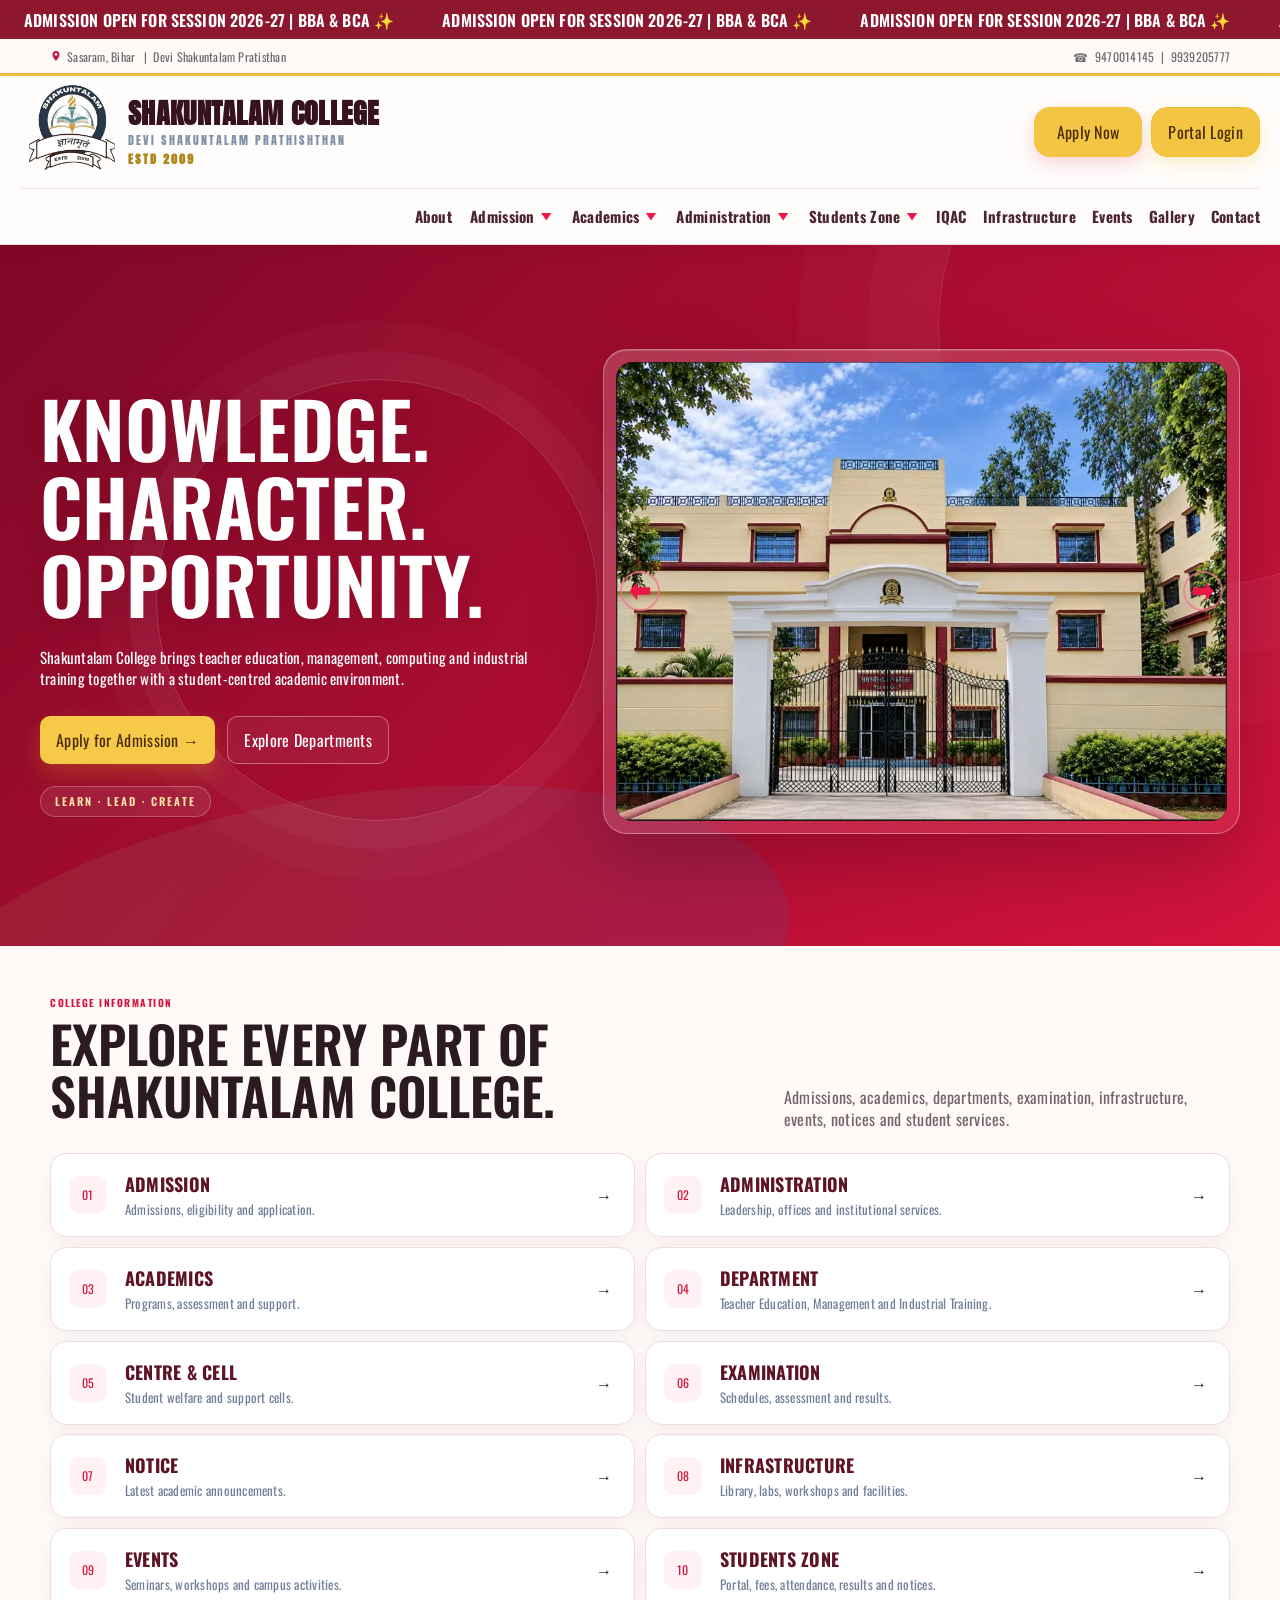
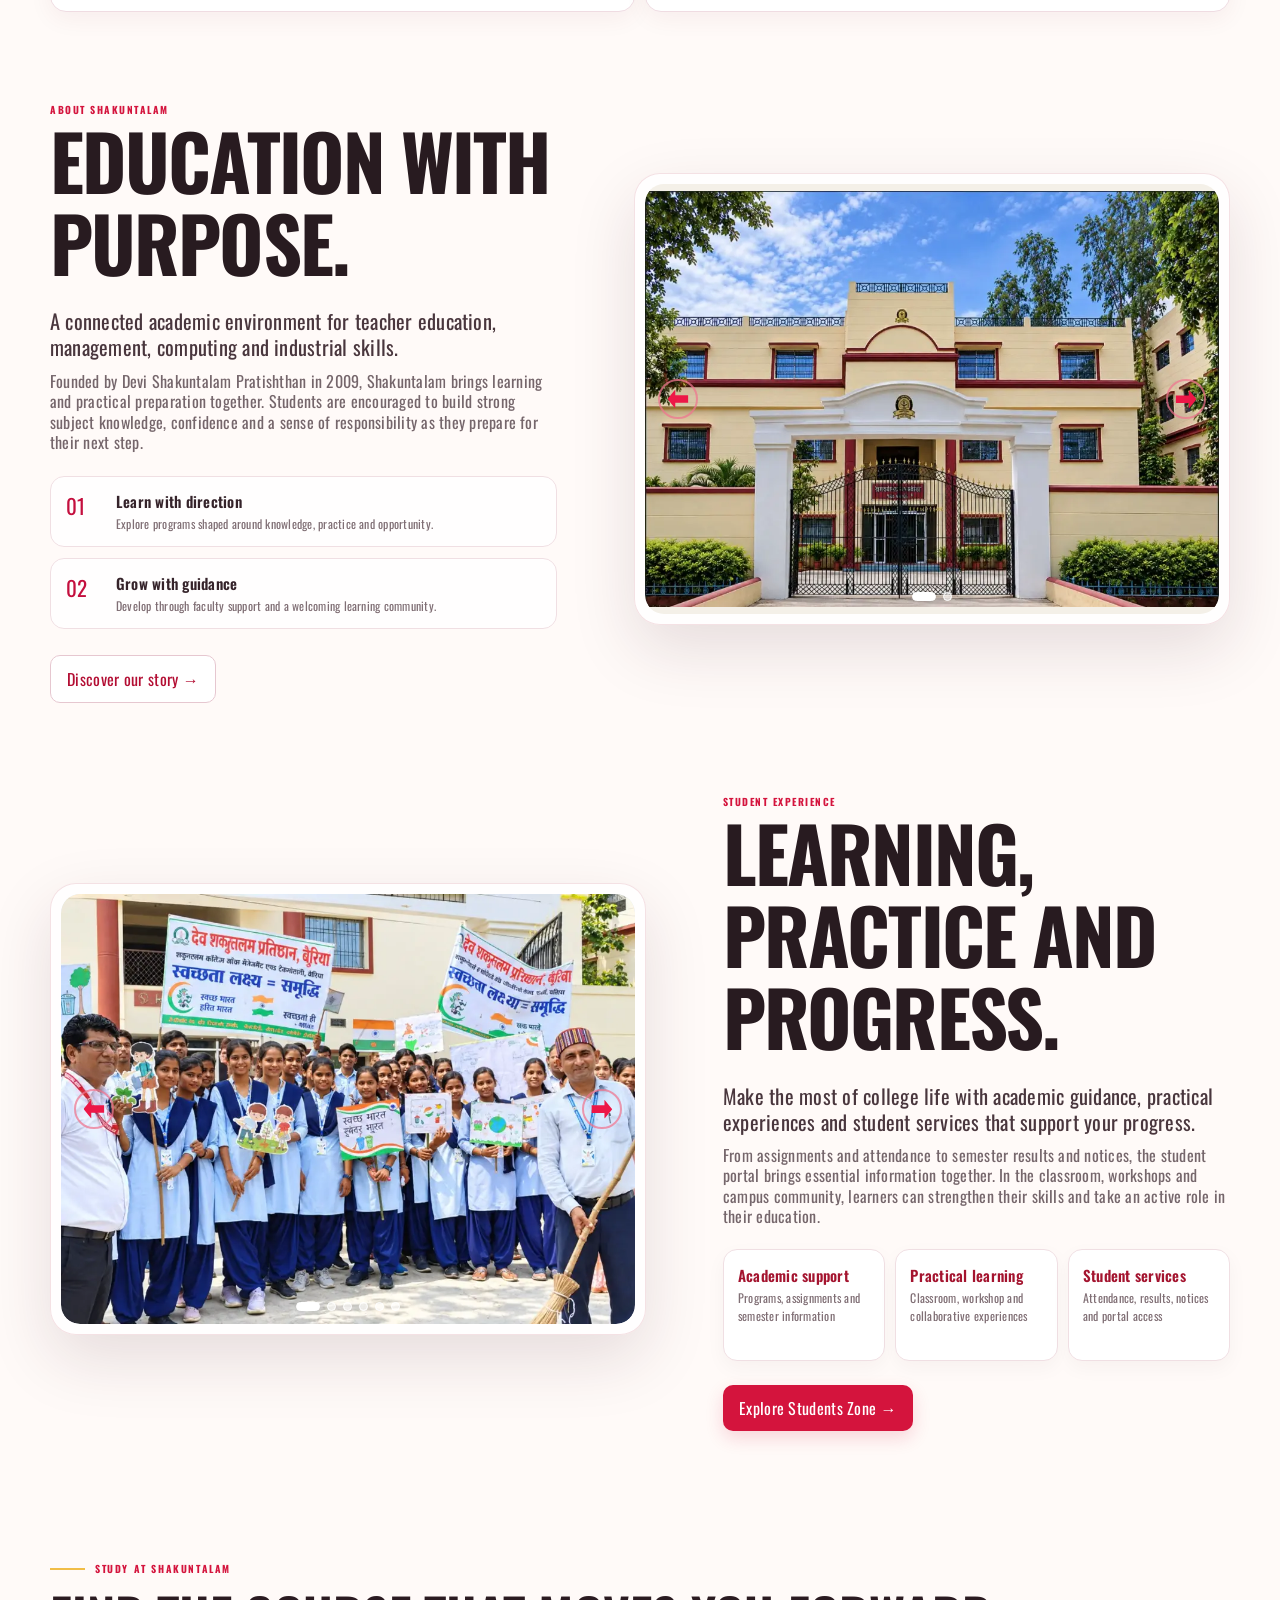
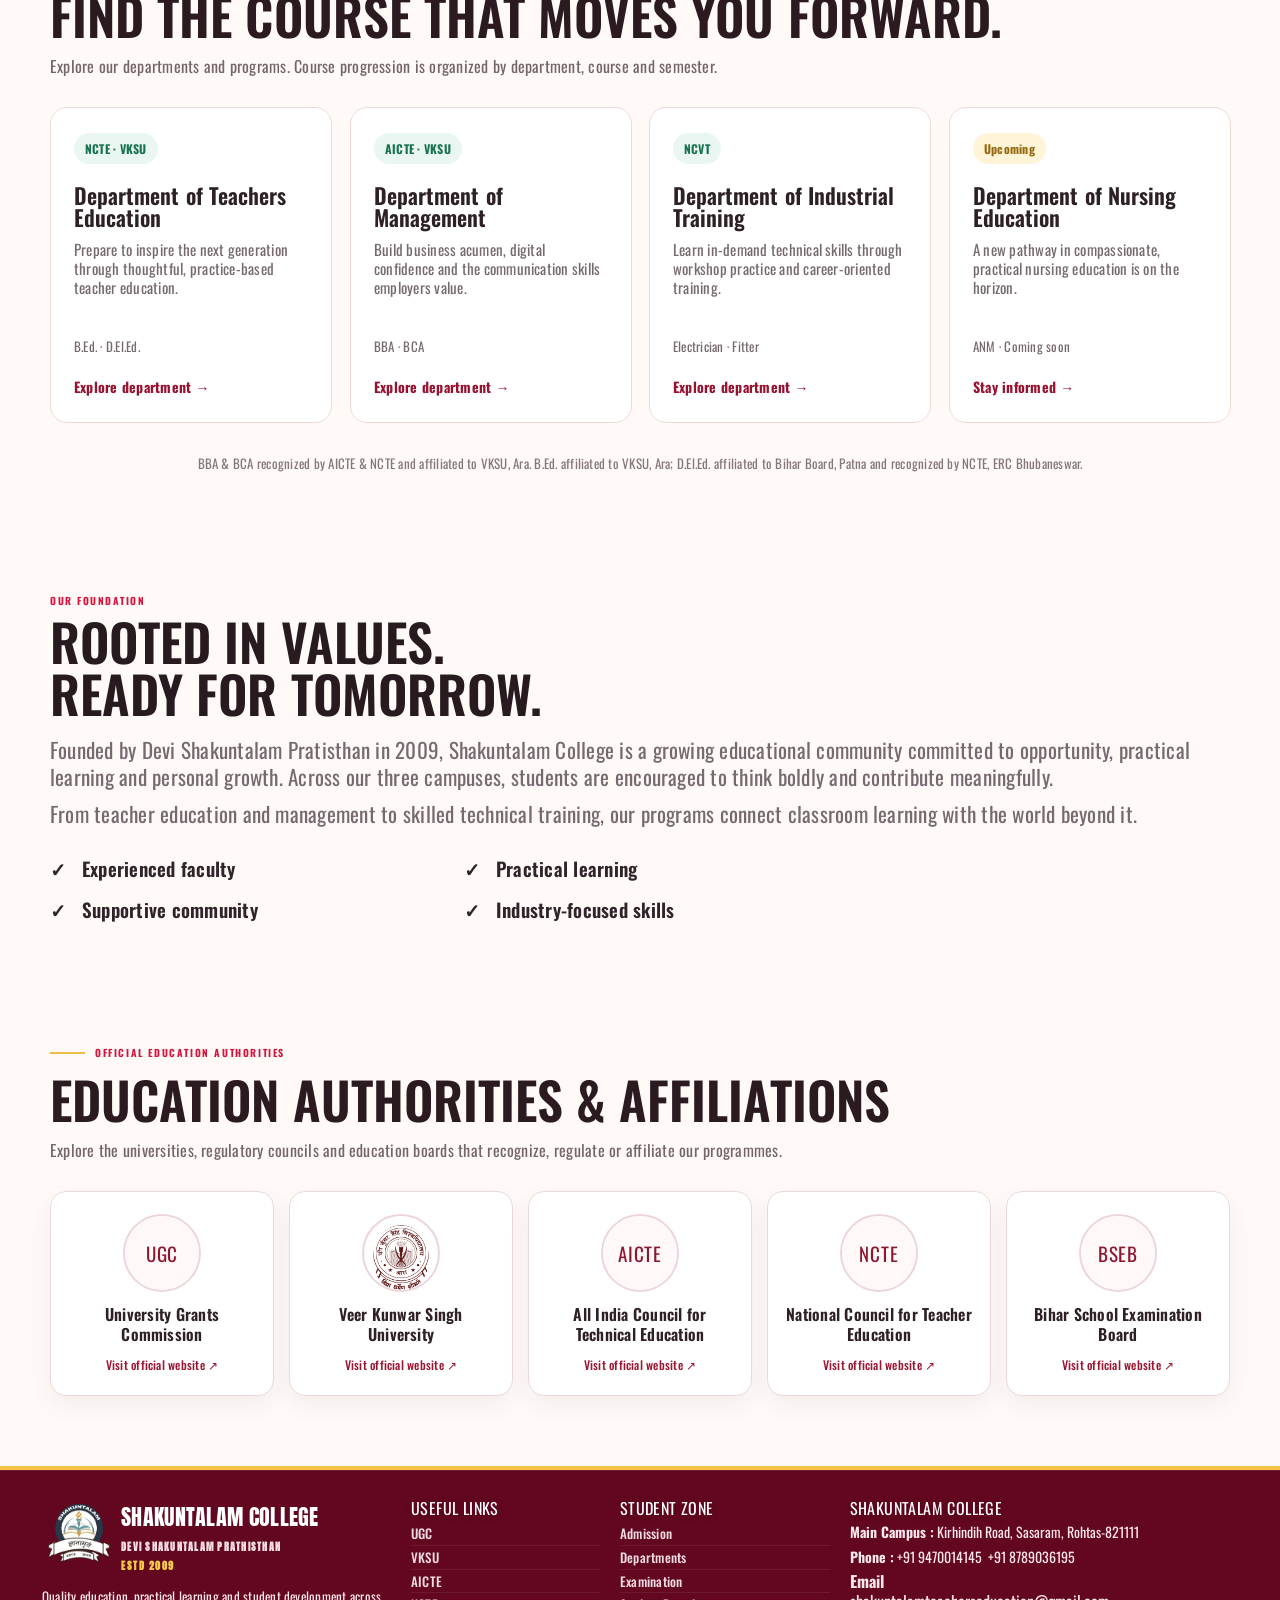
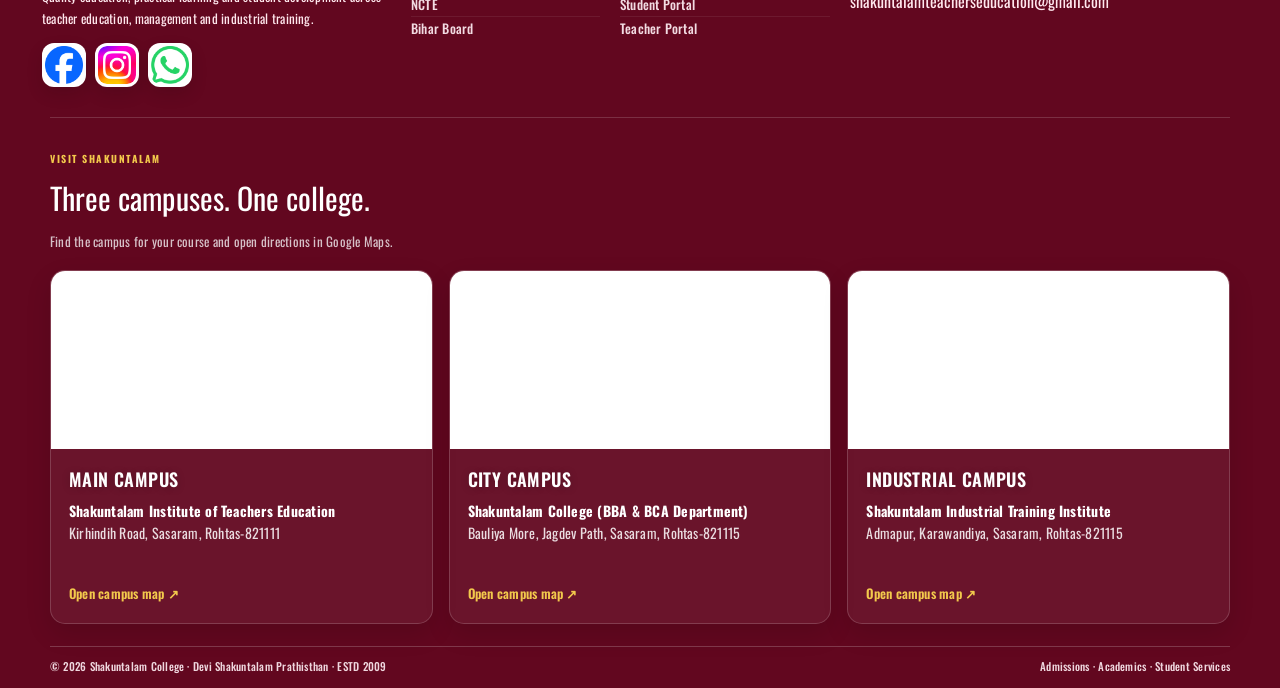
==== index.html @ c63b1532 "Add files via upload" ====
<!doctype html>
<html lang="en">
<head>
<meta charset="utf-8"><meta name="viewport" content="width=device-width,initial-scale=1">
<title>Shakuntalam College</title>
<meta name="description" content="Shakuntalam College college website demo — academics, admissions, notices and student ERP portals.">
<link rel="preconnect" href="https://fonts.googleapis.com"><link rel="preconnect" href="https://fonts.gstatic.com" crossorigin>
<link href="https://fonts.googleapis.com/css2?family=Anton&family=Oswald:wght@400;500;600;700&display=swap" rel="stylesheet">
<link rel="stylesheet" href="styles.css?v=130">
</head>
<body>
<div id="app"></div>
<script src="app.js?v=101"></script><script src="final-upgrade.js?v=117"></script><script src="assignment-files.js?v=93"></script>
</body>
</html>
---- styles.css ----
:root{--navy:#071426;--blue:#0c56d8;--blue2:#3a7bf4;--cyan:#18b7d7;--ink:#0b1320;--muted:#657287;--bg:#f5f8fc;--card:#fff;--line:#e5ebf3;--green:#15966a;--orange:#ef8a22;--red:#dc4d5c;--shadow:0 20px 55px rgba(10,30,65,.10);--radius:20px}
*{box-sizing:border-box}html{scroll-behavior:smooth}body{margin:0;font-family:'Oswald',sans-serif;background:var(--bg);color:var(--ink)}a{text-decoration:none;color:inherit}button,input,select,textarea{font:inherit}button{cursor:pointer}.container{width:min(1180px,calc(100% - 40px));margin:auto}.topbar{background:#06101e;color:#cbd7e8;font-size:13px}.topbar .container{display:flex;justify-content:space-between;gap:20px;padding:9px 0}.nav{position:sticky;top:0;z-index:50;background:rgba(255,255,255,.94);backdrop-filter:blur(16px);border-bottom:1px solid rgba(229,235,243,.8)}.navin{height:76px;display:flex;align-items:center;justify-content:space-between;gap:25px}.brand{display:flex;align-items:center;gap:12px;font-family:Oswald;font-weight:800}.logo{width:44px;height:44px;border-radius:13px;background:linear-gradient(145deg,#0b56d8,#19b9d6);color:white;display:grid;place-items:center;box-shadow:0 10px 24px rgba(12,86,216,.22)}.brand small{display:block;color:#7a8798;font:500 10px 'Oswald';letter-spacing:1.2px}.links{display:flex;gap:21px;align-items:center;font-size:14px;font-weight:600}.links a{color:#3e4b5f}.links a:hover{color:var(--blue)}.nav-actions{display:flex;gap:9px;align-items:center}.btn{border:0;border-radius:12px;padding:12px 16px;font-weight:700;display:inline-flex;align-items:center;justify-content:center;gap:8px}.btn-primary{background:var(--blue);color:#fff;box-shadow:0 10px 24px rgba(12,86,216,.2)}.btn-dark{background:var(--navy);color:#fff}.btn-ghost{background:#edf3fc;color:#12325f}.btn-outline{background:#fff;border:1px solid #d8e1ed;color:#213047}.hamb{display:none;background:#eef3fa;border:0;border-radius:10px;padding:10px}.hero{position:relative;overflow:hidden;background:radial-gradient(circle at 80% 20%,#1a79f2 0,#0a3c93 35%,#071426 75%);color:white;padding:90px 0 82px}.hero:after{content:"";position:absolute;inset:auto -10% -180px 30%;height:330px;background:rgba(25,183,215,.18);transform:rotate(-7deg);border-radius:50%}.hero-grid{display:grid;grid-template-columns:1.08fr .92fr;gap:55px;align-items:center;position:relative;z-index:1}.eyebrow{display:inline-flex;align-items:center;gap:8px;border:1px solid rgba(255,255,255,.18);background:rgba(255,255,255,.08);padding:7px 11px;border-radius:999px;font-size:12px;color:#d9e9ff}.hero h1{font:800 clamp(42px,5.3vw,74px)/1.02 Oswald;margin:18px 0}.hero h1 span{color:#66dcff}.hero p{font-size:18px;line-height:1.75;color:#c7d6eb;max-width:640px}.hero-actions{display:flex;gap:12px;flex-wrap:wrap;margin-top:28px}.hero .btn-outline{background:transparent;color:#fff;border-color:rgba(255,255,255,.25)}.hero-card{background:rgba(255,255,255,.09);border:1px solid rgba(255,255,255,.16);border-radius:28px;padding:16px;box-shadow:0 30px 80px rgba(0,0,0,.2);transform:rotate(1.5deg)}.hero-card img{width:100%;height:390px;object-fit:cover;border-radius:20px}.floating{margin-top:-42px;position:relative;z-index:4}.stats{display:grid;grid-template-columns:repeat(4,1fr);background:white;border:1px solid var(--line);border-radius:20px;box-shadow:var(--shadow);overflow:hidden}.stat{padding:23px;border-right:1px solid var(--line)}.stat:last-child{border:0}.stat b{font:800 29px Oswald}.stat span{display:block;color:var(--muted);font-size:13px;margin-top:4px}.section{padding:82px 0}.section-head{display:flex;justify-content:space-between;align-items:end;gap:25px;margin-bottom:30px}.kicker{color:var(--blue);font-size:12px;font-weight:800;text-transform:uppercase;letter-spacing:1.7px}.section h2{font:800 clamp(30px,4vw,46px)/1.08 Oswald;margin:8px 0 0}.section-head p{max-width:550px;color:var(--muted);line-height:1.7}.cards{display:grid;grid-template-columns:repeat(3,1fr);gap:20px}.card{background:var(--card);border:1px solid var(--line);border-radius:var(--radius);padding:25px;box-shadow:0 8px 30px rgba(15,34,65,.05)}.card:hover{transform:translateY(-3px);transition:.2s;box-shadow:var(--shadow)}.course-card{padding:0;overflow:hidden}.course-card img{height:170px;width:100%;object-fit:cover}.course-body{padding:22px}.pill{display:inline-flex;padding:6px 9px;border-radius:999px;background:#edf4ff;color:#0a56d6;font-size:11px;font-weight:800}.course-body h3{font:800 22px Oswald;margin:13px 0 7px}.muted{color:var(--muted)}.course-body p{font-size:14px;line-height:1.7;color:var(--muted)}.feature-grid{display:grid;grid-template-columns:1fr 1fr;gap:20px}.feature{display:flex;gap:15px}.icon{width:44px;height:44px;border-radius:13px;background:#edf4ff;color:var(--blue);display:grid;place-items:center;font-weight:800;flex:none}.dark-section{background:var(--navy);color:#fff}.dark-section .muted{color:#aebdd0}.mission{display:grid;grid-template-columns:1fr 1fr;gap:20px}.mission .card{background:#0d2039;border-color:#173552}.quote{font:700 25px/1.45 Oswald}.notice-list{display:grid;gap:12px}.notice{display:flex;align-items:center;justify-content:space-between;gap:20px;padding:18px 20px;background:#fff;border:1px solid var(--line);border-radius:15px}.notice strong{display:block}.notice small{color:#7b8798}.date{font-weight:800;color:var(--blue);min-width:65px;text-align:center}.page-hero{padding:65px 0;background:linear-gradient(120deg,#071426,#0d4da9);color:white}.page-hero h1{font:800 48px Oswald;margin:10px 0}.page-hero p{color:#c7d8ed;max-width:680px;line-height:1.7}.breadcrumbs{font-size:13px;color:#a9c4e8}.grid-4{display:grid;grid-template-columns:repeat(4,1fr);gap:18px}.facility{min-height:180px;background:#fff;border:1px solid var(--line);border-radius:18px;padding:22px}.facility h3{margin:15px 0 7px;font-family:Oswald}.gallery{display:grid;grid-template-columns:repeat(3,1fr);gap:14px}.gallery img{width:100%;height:230px;object-fit:cover;border-radius:18px}.footer{background:#050d18;color:#d7e0eb;padding:55px 0 20px}.footer-grid{display:grid;grid-template-columns:1.4fr 1fr 1fr 1fr;gap:35px}.footer h3{font:800 15px Oswald;color:#fff}.footer a,.footer p{color:#95a5b9;font-size:13px;line-height:1.9}.copy{border-top:1px solid #152338;margin-top:35px;padding-top:17px;color:#77889d;font-size:12px;display:flex;justify-content:space-between}.portal{min-height:calc(100vh - 76px);display:grid;grid-template-columns:245px 1fr}.side{background:#06111f;color:#b7c7da;padding:25px 15px}.side .brand{color:#fff;margin:0 10px 30px}.side nav a{display:flex;gap:10px;padding:12px 13px;border-radius:10px;margin:3px 0;font-size:13px}.side nav a.active,.side nav a:hover{background:#103055;color:#fff}.portal-main{padding:28px;background:#f5f8fc}.topline{display:flex;justify-content:space-between;align-items:center;margin-bottom:25px}.topline h1{font:800 30px Oswald;margin:0}.avatar{width:40px;height:40px;border-radius:50%;display:grid;place-items:center;background:#dceaff;color:#0754d1;font-weight:800}.dash-grid{display:grid;grid-template-columns:repeat(4,1fr);gap:15px;margin-bottom:20px}.metric{background:#fff;border:1px solid var(--line);border-radius:16px;padding:19px}.metric b{font:800 27px Oswald}.metric small{display:block;color:var(--muted);margin-top:4px}.table-wrap{background:#fff;border:1px solid var(--line);border-radius:16px;overflow:auto}.table{width:100%;border-collapse:collapse;font-size:13px}.table th,.table td{padding:13px 15px;border-bottom:1px solid #edf1f6;text-align:left;white-space:nowrap}.table th{font-size:11px;text-transform:uppercase;color:#7d8999;letter-spacing:.8px;background:#fbfcfe}.tag{padding:5px 8px;border-radius:8px;font-size:11px;font-weight:800}.tag.green{background:#e9f8f1;color:#08734f}.tag.orange{background:#fff4e5;color:#b76a0b}.tag.red{background:#ffecee;color:#b53240}.toolbar{display:flex;gap:9px;flex-wrap:wrap;margin-bottom:15px}.toolbar input,.toolbar select,.form input,.form select,.form textarea{border:1px solid #dbe4ef;background:#fff;border-radius:11px;padding:11px 12px;outline:none;width:100%}.toolbar input{width:250px}.form{display:grid;gap:12px}.form-grid{display:grid;grid-template-columns:1fr 1fr;gap:13px}.form label{font-size:12px;font-weight:700;color:#4b5a70}.modal{position:fixed;inset:0;background:rgba(2,12,25,.65);backdrop-filter:blur(8px);display:none;align-items:center;justify-content:center;z-index:100;padding:20px}.modal.show{display:flex}.modal-box{width:min(520px,100%);background:white;border-radius:22px;padding:25px;box-shadow:0 30px 100px rgba(0,0,0,.25)}.modal-head{display:flex;justify-content:space-between;align-items:center;margin-bottom:20px}.close{border:0;background:#eef2f7;border-radius:10px;width:36px;height:36px}.tabs{display:flex;background:#edf2f8;border-radius:11px;padding:4px;margin-bottom:15px}.tabs button{border:0;background:transparent;flex:1;padding:10px;border-radius:8px;font-weight:700}.tabs button.active{background:white;box-shadow:0 2px 10px rgba(0,0,0,.07)}.toast{position:fixed;right:20px;bottom:20px;background:#071426;color:white;padding:14px 17px;border-radius:12px;box-shadow:var(--shadow);z-index:200;opacity:0;transform:translateY(10px);pointer-events:none;transition:.25s}.toast.show{opacity:1;transform:none}.mobile-menu{display:none}.empty{padding:35px;text-align:center;color:var(--muted)}
@media(max-width:1000px){.links{display:none}.hamb{display:block}.mobile-menu{display:none;background:white;border-top:1px solid var(--line);padding:15px}.mobile-menu.open{display:grid;gap:8px}.mobile-menu a{padding:11px;border-radius:9px}.hero-grid,.mission,.feature-grid{grid-template-columns:1fr}.hero-card{max-width:620px}.stats,.dash-grid{grid-template-columns:repeat(2,1fr)}.cards{grid-template-columns:1fr 1fr}.grid-4{grid-template-columns:1fr 1fr}.portal{grid-template-columns:1fr}.side{display:none}.gallery{grid-template-columns:1fr 1fr}.footer-grid{grid-template-columns:1fr 1fr}}
@media(max-width:650px){.container{width:min(100% - 26px,1180px)}.topbar{display:none}.navin{height:66px}.nav-actions .btn{display:none}.hero{padding:60px 0}.hero h1{font-size:43px}.hero p{font-size:16px}.hero-card img{height:270px}.stats,.cards,.grid-4,.gallery,.footer-grid,.form-grid{grid-template-columns:1fr}.stat{border-right:0;border-bottom:1px solid var(--line)}.section{padding:58px 0}.section-head{display:block}.page-hero h1{font-size:38px}.portal-main{padding:18px 12px}.dash-grid{grid-template-columns:1fr 1fr}.toolbar input{width:100%}.copy{display:block}.copy span{display:block;margin-top:8px}}
/* Shakuntalam premium typography and administration UI */
:root{--ink:#10213a;--blue:#0b56d8;--gold:#c89b3c}
body{font-family:'Oswald',sans-serif;letter-spacing:.005em}
h1,h2,h3,h4,.brand,.btn,.metric b,.quote{font-family:Oswald,sans-serif}
.hero h1,.page-hero h1{letter-spacing:-.045em}
.hero h1 span{font-family:'Oswald',serif;font-style:italic;font-weight:700;letter-spacing:-.02em}
.logo-mark{width:46px;height:46px;border-radius:14px;display:grid;place-items:center;background:linear-gradient(145deg,#0b56d8,#173a78);color:#fff;font:700 28px 'Oswald',serif;border:1px solid rgba(255,255,255,.25);box-shadow:0 10px 26px rgba(10,62,150,.22)}
.admin-grid{display:grid;grid-template-columns:1.5fr 1fr;gap:18px}.quick-grid{display:grid;grid-template-columns:1fr 1fr;gap:10px;margin-top:18px}.row-actions{display:flex;gap:6px}.row-actions .btn{padding:8px 10px;font-size:11px}
@media(max-width:800px){.admin-grid{grid-template-columns:1fr}.quick-grid{grid-template-columns:1fr}.row-actions{flex-direction:column}}

/* ===== SHAKUNTALAM COLLEGE — PREMIUM ACADEMIC UI REFRESH ===== */
:root{--navy:#071a33;--ink:#13233d;--blue:#145bd7;--sky:#eaf3ff;--gold:#c9a35a;--paper:#f7f9fc;--line:#e5ebf3;--shadow:0 24px 70px rgba(13,34,65,.10);--radius:22px}
html{scroll-behavior:smooth}body{background:var(--paper);color:var(--ink)}
body:before{content:"";position:fixed;inset:0;pointer-events:none;z-index:-1;background:radial-gradient(circle at 8% 8%,rgba(20,91,215,.045),transparent 28%),radial-gradient(circle at 92% 22%,rgba(201,163,90,.05),transparent 25%)}
.topbar{background:#041225;border-bottom:1px solid rgba(255,255,255,.08);font-size:11px;letter-spacing:.02em}
.nav{background:rgba(255,255,255,.94);backdrop-filter:blur(18px);border-bottom:1px solid rgba(225,232,241,.85);position:sticky;top:0;z-index:50}
.navin{height:78px}.brand{gap:11px;font-weight:800;letter-spacing:.08em}.brand small{font-size:8px;letter-spacing:.28em;color:#718099;margin-top:2px}
.logo-mark{background:linear-gradient(145deg,#123f93,#0d66dc);border-radius:13px;box-shadow:0 12px 30px rgba(13,73,165,.18)}
.links{gap:4px}.links a{padding:10px 12px;border-radius:10px;font-size:12px;font-weight:700;color:#53627a}.links a:hover{background:#f0f5fc;color:var(--blue)}
.btn{border-radius:11px;min-height:42px;padding:11px 16px;font-weight:800;letter-spacing:.01em}.btn-primary{background:linear-gradient(135deg,#0f57d7,#17459e)}.btn-primary:hover{transform:translateY(-1px);box-shadow:0 12px 25px rgba(20,91,215,.2)}
.hero{padding:104px 0 112px;background:linear-gradient(125deg,#061427 0%,#0a2850 48%,#0d5ccf 100%)}
.hero:before{content:"";position:absolute;width:520px;height:520px;right:-180px;top:-180px;border:1px solid rgba(255,255,255,.12);border-radius:50%;box-shadow:0 0 0 70px rgba(255,255,255,.025),0 0 0 140px rgba(255,255,255,.018)}
.hero:after{bottom:-210px;left:-8%;right:38%;height:360px;background:linear-gradient(135deg,rgba(201,163,90,.13),rgba(20,91,215,.12));transform:rotate(-9deg)}
.hero-grid{gap:70px}.eyebrow{border-color:rgba(255,255,255,.2);background:rgba(255,255,255,.07);letter-spacing:.08em}.hero h1{font-size:clamp(48px,6vw,84px);line-height:.96;margin:22px 0 20px}.hero h1 span{color:#f1cf83;text-shadow:none}.hero p{font-size:17px;max-width:610px;color:#d2deee}.hero-card{border-radius:30px;padding:11px;background:rgba(255,255,255,.075);transform:none;box-shadow:0 35px 90px rgba(0,0,0,.25)}.hero-card img{height:430px;border-radius:22px;filter:saturate(.9) contrast(1.03)}
.floating{margin-top:-48px}.stats{border-radius:22px}.stat{padding:25px 24px}.stat b{color:#0c387a}.stat span{font-size:12px}
.section{padding:92px 0}.section-head{margin-bottom:36px}.section h2{font-family:'Oswald',serif;font-size:clamp(39px,4vw,58px);font-weight:700;letter-spacing:-.02em}.kicker{letter-spacing:.15em;font-size:10px}.cards{gap:22px}.card{border-radius:20px;box-shadow:0 7px 30px rgba(13,34,65,.045);background:rgba(255,255,255,.96)}.card:hover{box-shadow:0 18px 45px rgba(13,34,65,.10)}
.course-card{border:0;box-shadow:0 14px 40px rgba(13,34,65,.08)}.course-card img{height:190px}.course-body{padding:25px}.course-body h3{font-family:'Oswald',serif;font-size:31px;letter-spacing:-.01em}.pill{background:#edf4ff;color:#1557bd}
.dark-section{background:linear-gradient(135deg,#061427,#0b2444);position:relative;overflow:hidden}.dark-section:before{content:"";position:absolute;width:480px;height:480px;border:1px solid rgba(255,255,255,.07);border-radius:50%;right:-180px;top:-180px}.mission .card{background:rgba(255,255,255,.045);border-color:rgba(255,255,255,.1);backdrop-filter:blur(10px)}.quote{font-family:'Oswald',serif;font-size:34px;line-height:1.2;font-weight:600}
.notice{border-radius:16px;transition:.2s}.notice:hover{border-color:#cbd9ee;transform:translateX(3px)}.date{font-size:12px}
.page-hero{padding:76px 0 80px;background:linear-gradient(125deg,#061427,#103d79);position:relative;overflow:hidden}.page-hero:after{content:"";position:absolute;width:360px;height:360px;border:1px solid rgba(255,255,255,.12);border-radius:50%;right:-130px;top:-120px}.page-hero h1{font-family:'Oswald',serif;font-size:64px;letter-spacing:-.02em}.breadcrumbs{letter-spacing:.08em;text-transform:uppercase;font-size:10px}
.facility{border-radius:20px;box-shadow:0 8px 30px rgba(13,34,65,.045)}.facility h3{font-family:'Oswald',serif;font-size:27px}.gallery img{border-radius:20px;box-shadow:0 10px 30px rgba(13,34,65,.08)}
.footer{background:#041021;padding-top:70px}.footer-grid{gap:50px}.footer h3{font-size:12px;letter-spacing:.12em;text-transform:uppercase;color:#dbe7f7}.footer .brand{color:white}.copy{border-color:#14243a}
.portal{background:#f3f6fa}.side{background:linear-gradient(180deg,#041225,#092344);border-right:1px solid rgba(255,255,255,.06)}.side nav a{border-radius:12px}.side nav a.active{background:linear-gradient(135deg,#145bd7,#123e86);box-shadow:0 10px 24px rgba(0,0,0,.14)}.portal-main{background:#f3f6fa}.topline h1{font-family:'Oswald',serif;font-size:42px}.metric,.table-wrap{border-radius:18px;box-shadow:0 7px 26px rgba(13,34,65,.045)}.metric b{font-size:30px;color:#0b397c}.table th{background:#f7f9fc}.modal-box{border-radius:24px}.toast{border-radius:14px}
@media(max-width:700px){.hero{padding:74px 0 90px}.hero h1{font-size:50px}.hero-card img{height:290px}.section{padding:68px 0}.page-hero h1{font-size:48px}}
/* ===== Final Shakuntalam College UI layer ===== */
:root{--navy:#062452;--ink:#102a52;--blue:#0b66d4;--sky:#edf6ff;--gold:#f1c40f;--paper:#f8fbff;--line:#dce7f4}
body{font-family:'Oswald',sans-serif;letter-spacing:.01em}.topbar,.links a,.btn,.kicker,.eyebrow,.pill,.tag,.date,.muted,small,input,select,textarea,table,.footer p,.footer a{font-family:'Oswald',sans-serif}h1,h2,h3,h4,.brand,.brand span,.metric b,.quote{font-family:'Oswald',sans-serif}.brand{font-weight:700;letter-spacing:.035em}.brand small{font-family:'Oswald',sans-serif;font-weight:500;letter-spacing:.18em}.brand-logo{width:48px;height:48px;object-fit:cover;border-radius:50%;background:#fff;box-shadow:0 6px 20px rgba(0,35,90,.16);border:2px solid #0b56b7}.footer .brand-logo{width:55px;height:55px}.navin{min-height:82px}.links{align-items:center}.nav-drop{position:relative}.nav-drop>a{display:block}.drop-menu{position:absolute;top:calc(100% + 8px);left:0;min-width:210px;background:#fff;border:1px solid var(--line);border-radius:14px;padding:8px;box-shadow:0 22px 50px rgba(10,38,75,.14);opacity:0;pointer-events:none;transform:translateY(8px);transition:.18s;z-index:80}.nav-drop:hover .drop-menu,.nav-drop:focus-within .drop-menu{opacity:1;pointer-events:auto;transform:none}.drop-menu a{display:block!important;padding:9px 11px!important;border-radius:8px!important;white-space:nowrap}.drop-menu a:hover{background:#eef5ff}.hero-brand{background:linear-gradient(120deg,#031a3c 0%,#073a7e 54%,#0b71db 100%)}.hero h1,.page-hero h1,.section h2,.course-body h3,.facility h3,.quote,.info-block h2{font-family:'Oswald',sans-serif;font-weight:600;letter-spacing:-.02em}.hero h1{font-weight:600}.hero h1 span{font-family:'Oswald',sans-serif;font-style:normal;color:#ffd829;font-weight:700}.hero-links{display:flex;gap:10px;flex-wrap:wrap;margin-top:24px}.hero-links a{color:#fff;border-bottom:1px solid rgba(255,255,255,.35);padding-bottom:3px;font-size:12px}.mega-links{display:grid;grid-template-columns:repeat(2,1fr);gap:10px}.mega-link{display:grid;grid-template-columns:44px 1fr 20px;align-items:center;gap:12px;padding:18px;border:1px solid var(--line);border-radius:15px;background:#fff;box-shadow:0 8px 25px rgba(10,35,70,.035);transition:.2s}.mega-link:hover{transform:translateY(-3px);border-color:#bcd3ef;box-shadow:0 16px 35px rgba(10,35,70,.08)}.mega-link b{display:block;font-size:17px}.mega-link small{display:block;color:#718099;margin-top:4px;line-height:1.35}.mega-no{display:grid;place-items:center;width:38px;height:38px;border-radius:11px;background:#edf5ff;color:#0b56bd;font-size:12px}.admission-card{background:linear-gradient(145deg,#fff,#f0f6ff);border:1px solid #d7e6f7}.social-grid{display:grid;grid-template-columns:repeat(3,1fr);gap:15px}.social-grid a{display:flex;flex-direction:column;gap:7px;padding:22px;border:1px solid var(--line);border-radius:17px;background:#fff;box-shadow:0 10px 30px rgba(10,35,70,.04)}.social-grid a:hover{border-color:#b7d2f1;transform:translateY(-2px)}.social-grid b{font-size:19px}.social-grid span{font-size:12px;color:#718099}.socials{display:flex;gap:8px;flex-wrap:wrap;margin-top:18px}.socials a{display:inline-block;padding:8px 11px;border:1px solid rgba(255,255,255,.15);border-radius:9px;background:rgba(255,255,255,.05);font-size:11px}.map-wrap{display:grid;grid-template-columns:1fr 1.5fr;gap:22px;align-items:center;border-top:1px solid #142b48;padding-top:30px;margin-top:30px}.map-wrap iframe{width:100%;height:220px;border:0;border-radius:18px;filter:saturate(.8)}.info-long{display:grid;grid-template-columns:repeat(2,1fr);gap:18px}.info-block{min-height:180px}.info-block h2{font-size:31px;margin:8px 0}.mini-input{width:75px!important;padding:7px!important;border:1px solid var(--line);border-radius:7px}.quick-grid{grid-template-columns:repeat(2,1fr)}.footer{background:linear-gradient(180deg,#031326,#051c39)}.footer h3{font-family:'Oswald',sans-serif}.table-wrap{overflow:auto}.table{min-width:820px}.hero-card img{object-position:center}.menu-section{background:linear-gradient(180deg,#fff,#f7fbff)}
@media(max-width:1000px){.mega-links,.info-long{grid-template-columns:1fr 1fr}.social-grid{grid-template-columns:1fr 1fr}.map-wrap{grid-template-columns:1fr}.links{display:none}}
@media(max-width:650px){.mega-links,.info-long,.social-grid{grid-template-columns:1fr}.brand-logo{width:43px;height:43px}.brand{font-size:13px}.brand small{font-size:7px}.map-wrap iframe{height:190px}.hero-links{gap:8px}}

/* ===== FINAL SHAKUNTALAM BRAND THEME ===== */
:root{--brand-blue:#9f1731;--brand-deep:#021d46;--brand-cyan:#a91438;--brand-gold:#f3c316;--brand-cream:#fffdf4;--brand-bg:#f6f9fd;--brand-line:#d9e5f3}
body{font-family:'Anton','Oswald',sans-serif;background:var(--brand-bg);color:#102d56;letter-spacing:.015em}
body p,body input,body textarea,body select,body table,body small{font-family:'Oswald',sans-serif}
h1,h2,h3,h4,h5,h6,.brand-copy,strong,.footer-title,.footer-sub,.footer-estd,.nav a,.btn,.kicker,.eyebrow,.pill{font-family:'Anton','Oswald',sans-serif}
.topbar{background:var(--brand-deep);font-family:'Oswald',sans-serif}.topbar-inner{display:flex;justify-content:space-between;gap:20px;padding:7px 0;font-size:11px}
.nav{background:rgba(255,255,255,.97);box-shadow:0 8px 35px rgba(2,29,70,.07)}.navin{min-height:88px;height:auto;align-items:center}.brand-lockup{display:flex;align-items:center;gap:12px;min-width:290px}.brand-logo{width:66px!important;height:66px!important;object-fit:contain!important;border:0!important;background:transparent!important;border-radius:0!important;box-shadow:none!important}.brand-copy{display:flex;flex-direction:column;line-height:1}.brand-copy strong{font-size:22px;letter-spacing:.025em;color:#062b61;white-space:nowrap}.brand-copy small{font-size:10px;letter-spacing:.11em;color:#1859a0;margin-top:7px}.brand-copy em{font-style:normal;font-size:10px;letter-spacing:.16em;color:#8b6410;margin-top:5px}.links{display:flex;gap:3px;overflow-x:auto;scrollbar-width:none;flex:1}.links::-webkit-scrollbar{display:none}.links a{font-size:10px;white-space:nowrap;padding:10px 7px;color:#16365f}.links a:hover{color:#0a65c9;background:#edf5ff}.nav-actions{margin-left:8px}.btn{font-family:'Anton','Oswald',sans-serif;font-weight:400;letter-spacing:.04em}.btn-primary{background:linear-gradient(135deg,#9f1731,#a91438);box-shadow:0 10px 25px rgba(6,58,130,.18)}.btn-gold{background:var(--brand-gold);color:#071e42}.btn-light-outline{color:#fff;border:1px solid rgba(255,255,255,.35);background:rgba(255,255,255,.05)}
.hero-brand{background:radial-gradient(circle at 80% 20%,rgba(10,116,216,.38),transparent 30%),linear-gradient(125deg,#01152f,#9f1731 55%,#0874d8)}.hero-brandline{margin-bottom:25px}.hero-brandline .inline-brand{display:inline-flex;background:rgba(255,255,255,.06);padding:10px 16px;border:1px solid rgba(255,255,255,.12);border-radius:16px}.hero-brandline .brand-copy strong{color:#fff}.hero-brandline .brand-copy small{color:#dbeeff}.hero-brandline .brand-copy em{color:#f5d45c}.hero h1{font-family:'Anton',sans-serif;font-size:clamp(48px,6vw,82px);letter-spacing:.005em;text-transform:uppercase}.hero h1 span{color:#ffd52a}.hero p{font-family:'Oswald',sans-serif;font-size:18px}.hero-card{border:1px solid rgba(255,255,255,.16);background:rgba(255,255,255,.08)}.hero-card-caption{display:flex;justify-content:space-between;padding:13px 4px 0;color:#fff;font-family:'Oswald',sans-serif}.hero-card-caption b{text-transform:uppercase;font-family:'Anton',sans-serif}
.section h2,.page-hero h1,.course-body h3,.facility h3,.quote,.info-block h2{font-family:'Anton',sans-serif;text-transform:uppercase;letter-spacing:.01em}.section-head p,.muted{font-family:'Oswald',sans-serif}.mega-link b{font-family:'Anton',sans-serif;text-transform:uppercase}.mega-link small{font-family:'Oswald',sans-serif}.pill{font-family:'Anton',sans-serif;letter-spacing:.04em}.dark-section{background:linear-gradient(135deg,#021b3e,#9f1731)}
.event-card{overflow:hidden;padding:0}.event-card img{width:100%;height:220px;object-fit:cover;display:block}.event-body{padding:22px}.event-body h3{font-family:'Anton',sans-serif;text-transform:uppercase;font-size:25px;margin:12px 0 8px}.event-body p,.event-body small{font-family:'Oswald',sans-serif}.event-preview{width:100%;max-height:220px;object-fit:cover;border-radius:12px;border:1px solid var(--brand-line)}.upload-box{display:grid;gap:8px;padding:15px;border:1px dashed #aac4e4;border-radius:14px;background:#f5f9ff;font-family:'Oswald',sans-serif}.upload-box input{font-family:'Oswald',sans-serif}.footer{background:linear-gradient(180deg,#02162f,#031d3e);color:#eaf2fc}.footer-top{display:grid;grid-template-columns:1.6fr 1fr 1fr 1.25fr;gap:40px;padding:70px 0 45px}.footer-brand{position:relative}.footer-logo{width:90px;height:90px;object-fit:contain;float:left;margin:0 16px 12px 0}.footer-title{font-size:26px;color:#fff}.footer-sub{font-family:'Oswald',sans-serif;font-size:11px;letter-spacing:.12em;color:#bcd7f3;margin-top:7px}.footer-estd{font-size:11px;color:#f4cf48;letter-spacing:.16em;margin-top:6px}.footer-brand>p{clear:both;padding-top:15px;line-height:1.7;color:#b9cbe0}.footer h3{font-size:15px;color:#fff;text-transform:uppercase;margin-bottom:18px}.footer-grid a,.footer-top>div:not(.footer-brand) a{display:block;color:#b9cbe0;margin:10px 0;font-family:'Oswald',sans-serif}.footer-grid a:hover,.footer-top a:hover{color:#ffd52a}.footer-top p{font-family:'Oswald',sans-serif;color:#b9cbe0;line-height:1.7}.footer-map{display:grid;grid-template-columns:1fr 1.7fr;gap:28px;border-top:1px solid rgba(255,255,255,.1);padding:30px 0}.footer-map iframe{width:100%;height:230px;border:0;border-radius:18px;opacity:.92}.copy{border-top:1px solid rgba(255,255,255,.1);padding:18px 0;color:#8fa8c6;font-family:'Oswald',sans-serif}.socials a{display:inline-block!important;padding:8px 10px;border:1px solid rgba(255,255,255,.12);border-radius:8px;margin-right:6px!important;color:#d9e9fa!important}
.side{background:linear-gradient(180deg,#011a3a,#9f1731);width:280px}.side .brand{padding:15px}.side .brand-logo{width:55px!important;height:55px!important}.side .brand-copy strong{font-size:14px;color:#fff}.side .brand-copy small{font-size:7px;color:#d6e9ff}.side .brand-copy em{font-size:8px;color:#f6d45d}.side nav a{font-family:'Oswald',sans-serif}.side nav a.active{background:linear-gradient(135deg,#a91438,#9f1731)}.topline h1{font-family:'Anton',sans-serif;text-transform:uppercase}.metric b{font-family:'Anton',sans-serif}.table th{font-family:'Anton',sans-serif;text-transform:uppercase;font-size:10px;letter-spacing:.04em}.table td{font-family:'Oswald',sans-serif}.table code,code{font-family:ui-monospace,SFMono-Regular,Menlo,monospace;background:#eef4fb;padding:3px 6px;border-radius:6px;color:#0b376f}
@media(max-width:1200px){.links a{font-size:9px;padding:9px 5px}.brand-copy strong{font-size:19px}.brand-lockup{min-width:260px}.footer-top{grid-template-columns:1.5fr 1fr 1fr}}
@media(max-width:900px){.topbar-inner{display:none}.navin{padding:10px 0}.links{display:none}.brand-lockup{min-width:0}.footer-top{grid-template-columns:1fr 1fr}.footer-map{grid-template-columns:1fr}.hero-brandline .inline-brand{max-width:100%}}
@media(max-width:600px){.brand-logo{width:52px!important;height:52px!important}.brand-copy strong{font-size:16px}.brand-copy small{font-size:7px}.brand-copy em{font-size:7px}.hero h1{font-size:44px}.hero-brandline .inline-brand{padding:8px}.footer-top{grid-template-columns:1fr}.footer-logo{width:72px;height:72px}.footer-title{font-size:22px}}
/* Enforce the supplied condensed headline style consistently across legacy inline styles. */
h1,h2,h3,h4,h5,h6,.brand,.brand-copy,.btn,.nav a,.kicker,.eyebrow,.pill,.metric b,.quote,.footer-title,.footer-sub,.footer-estd{font-family:'Anton','Oswald',sans-serif!important}
/* ===== Visual Website Builder + enhanced portal/payment UI ===== */
.topbar-inner{display:flex!important;justify-content:space-between!important;gap:16px!important;flex-wrap:wrap}.nav-drop{position:relative}.drop-menu{z-index:9999!important}.links .nav-drop:hover>.drop-menu{display:block}.links .drop-menu{display:block}
.two-col{display:grid;grid-template-columns:1fr 1fr;gap:44px;align-items:center}.lead{font-size:20px;line-height:1.75}.home-image{width:100%;height:420px;object-fit:cover;border-radius:26px;box-shadow:0 25px 70px rgba(3,31,73,.16)}.glass-card{background:rgba(255,255,255,.08)!important;color:#fff!important;border-color:rgba(255,255,255,.12)!important}.glass-card p{color:#dbe9fb}.facility-icon{width:48px;height:48px;display:grid;place-items:center;border-radius:14px;background:linear-gradient(135deg,#eaf4ff,#d9ebff);font-size:22px;color:#0a5fbf}.center-card{text-align:center;max-width:650px;margin:auto;padding:55px}.lock-icon{width:68px;height:68px;display:grid;place-items:center;border-radius:20px;background:#edf6ff;color:#0756b6;font-size:30px;margin:0 auto 18px}.social-logo{width:46px;height:46px;display:grid;place-items:center;border-radius:14px;background:#edf5ff;color:#0b56b7}.social-logo svg,.socials svg{width:24px;height:24px;fill:currentColor;stroke:currentColor;stroke-width:1.6}.socials a{display:inline-flex!important;align-items:center;gap:7px}.socials a svg{width:17px;height:17px}.socials a span{font-family:'Oswald',sans-serif}.builder{display:grid;grid-template-columns:minmax(420px,1fr) minmax(420px,1fr);gap:22px;align-items:start}.builder-panel,.builder-preview{background:#fff;border:1px solid var(--line);border-radius:22px;box-shadow:0 12px 40px rgba(8,35,72,.07)}.builder-panel{padding:24px}.builder-head{display:flex;justify-content:space-between;gap:15px;align-items:flex-start;border-bottom:1px solid var(--line);padding-bottom:18px;margin-bottom:18px}.builder-section{padding:18px 0;border-bottom:1px solid var(--line)}.builder-section:last-child{border-bottom:0}.builder-section h3{font-size:18px;margin:0 0 14px}.builder-section label{display:grid;gap:7px;font-family:'Oswald',sans-serif;font-size:12px;margin:12px 0}.builder-section input,.builder-section textarea{width:100%;box-sizing:border-box}.builder-image img{width:100%;max-height:190px;object-fit:cover;border-radius:14px;border:1px solid var(--line)}.builder-section-title{display:flex;justify-content:space-between;gap:10px;align-items:center}.builder-row{display:flex;align-items:center;gap:9px;padding:12px;border:1px solid var(--line);border-radius:11px;margin:7px 0;background:#f9fbfe}.builder-row button{border:1px solid var(--line);background:#fff;border-radius:8px;width:31px;height:31px;cursor:pointer}.drag-handle{color:#8aa0b8}.builder-spacer{flex:1}.danger-mini{color:#a33;border-color:#f0caca!important}.social-edit{display:grid;grid-template-columns:44px 1fr 1.4fr;gap:8px;align-items:center;margin:8px 0}.social-edit input{min-width:0}.social-logo.small{width:38px;height:38px}.preview-bar{display:flex;justify-content:space-between;padding:13px 16px;border-bottom:1px solid var(--line);font:700 10px 'Oswald',sans-serif;letter-spacing:.1em;color:#67809d}.preview-frame{padding:15px;background:#eef3f8;min-height:650px}.preview-hero{min-height:340px;border-radius:18px;overflow:hidden;position:relative;background:var(--preview-primary,#9f1731);color:#fff;padding:25px;display:flex;flex-direction:column;justify-content:flex-end}.preview-hero img{position:absolute;inset:0;width:100%;height:100%;object-fit:cover;opacity:.34}.preview-hero>div{position:relative;z-index:1;max-width:90%}.preview-hero small{font:500 10px 'Oswald';letter-spacing:.12em}.preview-hero h1{font:400 clamp(34px,4vw,58px) 'Anton';margin:10px 0;text-transform:uppercase}.preview-hero p{font:400 15px 'Oswald';line-height:1.5;max-width:600px}.preview-btn{display:inline-block;background:var(--preview-accent,#f3c316);color:#09234c;padding:10px 15px;border-radius:9px;font:400 12px 'Anton';margin-top:8px}.preview-section{background:#fff;margin-top:14px;padding:18px;border-radius:16px}.preview-chips{display:flex;flex-wrap:wrap;gap:7px;margin-top:12px}.preview-chips span{padding:7px 10px;border-radius:20px;background:#edf5ff;color:#0b56b7;font:500 11px 'Oswald'}.fee-shell{background:#fff;border:1px solid var(--brand-line);border-radius:22px;padding:22px;box-shadow:0 15px 45px rgba(6,43,94,.07)}.fee-head{display:flex;justify-content:space-between;align-items:flex-start;gap:18px;margin-bottom:18px}.fee-head h2{margin:4px 0 8px}.student-chip{background:#edf5ff;color:#0b56b7;padding:10px 13px;border-radius:12px;font:500 12px 'Oswald'}.fee-table{border:1px solid #b9d0e6;border-radius:13px;overflow:hidden}.fee-row{display:grid;grid-template-columns:90px 1.3fr 1.4fr 1fr 1fr;align-items:center;border-top:1px solid #b9d0e6;min-height:78px}.fee-row:first-child{border-top:0}.fee-row>div{height:100%;display:flex;align-items:center;padding:12px 14px;border-right:1px solid #b9d0e6}.fee-row>div:last-child{border-right:0}.fee-header{background:#dff2c8;font:400 15px 'Anton';text-transform:uppercase}.fee-row:nth-child(odd):not(.fee-header){background:#eef7ff}.fee-row small{display:block;color:#7890a8;margin-top:4px}.fee-check{width:21px;height:21px}.breakup-btn{border:0;background:linear-gradient(135deg,#0c73da,#0750ad);color:#fff;border-radius:11px;padding:11px 15px;font:400 12px 'Oswald';box-shadow:0 4px 0 #e0cf2a;cursor:pointer}.fee-total{display:flex;justify-content:flex-end;gap:35px;align-items:center;padding:13px 18px;background:#d9b986;font:400 17px 'Anton'}.pay-action-row{display:flex;align-items:center;gap:20px;padding:16px 5px 0}.pay-action-row>label{font:400 16px 'Anton';color:#0a7d13}.pay-action-row>div{margin-left:auto;display:flex;align-items:center;gap:12px;font:400 16px 'Anton';color:#666}.pay-action-row strong{font-size:22px;color:#111}.pay-now-btn{border:0;border-radius:35px;padding:14px 34px;background:linear-gradient(135deg,#f5d84b,#f5a623);color:#0b376f;font:400 20px 'Anton';box-shadow:0 8px 20px rgba(222,165,22,.25);cursor:pointer}.gateway-box{width:min(680px,92vw);max-height:90vh;overflow:auto;background:#fff;border-radius:25px;padding:24px;box-shadow:0 30px 90px rgba(0,0,0,.28)}.gateway-top{display:flex;justify-content:space-between;align-items:flex-start}.gateway-top h2{margin:5px 0 18px}.gateway-total{display:flex;justify-content:space-between;align-items:center;padding:20px 22px;background:#e9fbfd;border-radius:20px;color:#247590;font:400 20px 'Anton';margin-bottom:15px}.gateway-total strong{font-size:25px}.gateway-total.soft{margin-top:8px}.gateway-methods{display:grid;gap:11px}.gateway-methods button{display:flex;align-items:center;gap:18px;border:1px solid #e2e2e2;background:#fff;border-radius:11px;padding:19px 22px;font:400 19px 'Oswald';text-align:left;cursor:pointer;box-shadow:0 5px 18px rgba(0,0,0,.04)}.gateway-methods button:hover{border-color:#62b2c8;background:#f7fdff}.gicon{color:#2c8196;font-size:23px}.upi-options{display:flex;justify-content:center;gap:35px;padding:18px}.upi-options button{border:2px solid #e6e6e6;background:#ecfcff;padding:15px 28px;border-radius:8px;font:400 17px 'Oswald';cursor:pointer}.summary{background:#e9fbfd;border-radius:20px;padding:18px 22px;margin:18px 0;color:#3285a0}.summary h3{font:400 19px 'Oswald';margin:0 0 10px}.summary p{display:flex;justify-content:space-between;margin:8px 0;font:400 15px 'Oswald'}.summary b{font-weight:600}.gateway-buttons{display:flex;justify-content:space-between;gap:15px}.gateway-form{margin-top:14px}.attendance-toolbar{display:flex;justify-content:space-between;gap:20px;align-items:flex-end;margin-bottom:18px}.attendance-toolbar h2{margin:8px 0 4px}.toolbar-actions{display:flex;gap:10px;align-items:center}.attendance-summary{display:grid;grid-template-columns:repeat(4,1fr);gap:12px;margin-bottom:18px}.attendance-summary>div{background:#fff;border:1px solid var(--line);border-radius:15px;padding:18px}.attendance-summary b{display:block;font:400 27px 'Anton';color:#0a4e9b}.attendance-summary span{font:400 12px 'Oswald';color:#718099}.att-toggle{border:1px solid #bcd2ea;background:#fff;color:#0b56b7;border-radius:9px;padding:8px 12px;font:400 12px 'Oswald';cursor:pointer}.att-toggle.is-present{background:#dff7e7;border-color:#9bd2aa;color:#14743a}.att-toggle.is-absent{background:#ffe5e7;border-color:#edabb2;color:#a62835}.attendance-overview{display:grid;grid-template-columns:repeat(3,1fr);gap:14px;margin-bottom:18px}.calendar-card{margin-top:18px}.calendar-head{display:flex;justify-content:space-between;align-items:center}.calendar-head h2{margin:4px 0}.legend{display:flex;gap:14px;font:400 12px 'Oswald';color:#60748e}.calendar-week,.calendar-grid{display:grid;grid-template-columns:repeat(7,1fr);gap:6px}.calendar-week{margin-top:18px}.calendar-week b{text-align:center;font:400 11px 'Anton';color:#68809a;text-transform:uppercase}.calendar-grid{margin-top:6px}.cal-cell{min-height:72px;border:1px solid var(--line);border-radius:11px;background:#fbfdff;padding:8px;display:flex;flex-direction:column;justify-content:space-between}.cal-cell span{font:500 12px 'Oswald';color:#526982}.cal-cell b{text-align:center;font:400 17px 'Anton';color:#aab7c6}.cal-cell.present{background:#e4f8eb;border-color:#a6dbb7}.cal-cell.present b{color:#18723c}.cal-cell.absent{background:#ffe8eb;border-color:#e8b4ba}.cal-cell.absent b{color:#b22d3c}.cal-cell.empty{border:0;background:transparent}.side-orb{position:absolute;border-radius:50%;pointer-events:none}.orb-a{width:190px;height:190px;right:-90px;top:130px;border:1px solid rgba(255,255,255,.12)}.orb-b{width:100px;height:100px;left:-55px;bottom:120px;background:rgba(255,211,44,.08)}.side nav a{position:relative;display:flex!important;align-items:center;gap:11px}.side-icon{width:30px;height:30px;display:grid;place-items:center;border-radius:9px;background:rgba(255,255,255,.08);color:#dcecff;font-size:15px}.side nav a.active .side-icon{background:rgba(255,255,255,.16);color:#ffd52a}.side-signout{position:relative;z-index:2}.social-section{background:linear-gradient(180deg,#f8fbff,#edf5ff)}
@media(max-width:1050px){.builder{grid-template-columns:1fr}.builder-preview{order:-1}.two-col{grid-template-columns:1fr}.fee-row{grid-template-columns:55px 1fr 1.1fr 90px 100px}.attendance-toolbar{flex-direction:column;align-items:stretch}.attendance-summary{grid-template-columns:1fr 1fr}}
@media(max-width:650px){.fee-shell{padding:12px}.fee-table{overflow:auto}.fee-row{min-width:760px}.pay-action-row{flex-wrap:wrap}.pay-action-row>div{margin-left:0}.gateway-box{padding:17px}.upi-options{gap:8px}.upi-options button{padding:12px 14px}.attendance-summary,.attendance-overview{grid-template-columns:1fr 1fr}.calendar-week,.calendar-grid{gap:3px}.cal-cell{min-height:55px;padding:5px}.builder-panel{padding:16px}.social-edit{grid-template-columns:38px 1fr}.social-edit input:last-child{grid-column:2}.topbar-inner span:nth-child(3){display:none}}

/* ===== V3 VISUAL / UX OVERRIDES ===== */
:root{--brand-line:#c7d8eb}
.brand-logo{width:58px;height:58px;object-fit:contain;background:transparent}.brand-copy{display:flex;flex-direction:column;line-height:1}.brand-copy strong{font-family:'Anton',sans-serif;letter-spacing:.02em;font-size:19px;color:inherit}.brand-copy small{font-family:'Oswald',sans-serif!important;font-size:9px!important;letter-spacing:1.3px;color:#7c8da2!important;margin-top:5px}.brand-copy em{font-family:'Oswald',sans-serif;font-style:normal;font-size:8px;letter-spacing:1px;color:#a07b18;margin-top:4px}.links{font-family:'Oswald',sans-serif;font-size:15px;letter-spacing:.3px}.links>a,.nav-drop>a{padding:28px 0;white-space:nowrap}.nav-drop{position:relative;height:76px;display:flex;align-items:center;z-index:1000}.nav-drop>a{display:flex;align-items:center;gap:4px}.drop-menu{top:69px!important;visibility:hidden!important;display:block!important;opacity:0!important;transform:translateY(10px)!important;transition:opacity .18s ease,transform .18s ease,visibility .18s ease!important}.nav-drop:hover>.drop-menu,.nav-drop:focus-within>.drop-menu{visibility:visible!important;opacity:1!important;transform:translateY(0)!important;pointer-events:auto!important}.drop-menu:hover{visibility:visible!important;opacity:1!important;transform:none!important}.drop-menu a{font-family:'Oswald',sans-serif!important;font-size:14px!important}.btn,.nav-actions .btn{font-family:'Oswald',sans-serif;letter-spacing:.3px}.btn-gold{background:#f3c316;color:#092b5e;box-shadow:0 10px 24px rgba(243,195,22,.22)}.hero h1,.section h2,.page-hero h1,.topline h1,.card h2,.card h3{font-family:'Anton',sans-serif!important;letter-spacing:.02em}.hero p,.card p,.muted{font-size:15px}.mega-link b{font-family:'Anton',sans-serif;font-size:18px}.mega-link small{font-size:13px}.footer-socials{display:flex;gap:10px}.footer-socials a{display:inline-flex!important}.footer-socials .social-logo{width:40px;height:40px;background:#102744;color:#d8e8ff}.portal{grid-template-columns:285px 1fr}.side{position:relative;overflow:hidden;background:linear-gradient(180deg,#04182f,#071f3c 58%,#061426);min-height:calc(100vh - 76px);padding:24px 16px}.side nav a{font-family:'Oswald',sans-serif;font-size:15px;letter-spacing:.3px;padding:12px 13px;margin:5px 0}.side nav a.active{background:linear-gradient(90deg,#0d5fba,#0b437e);box-shadow:0 10px 24px rgba(0,0,0,.16)}.side-icon{width:34px;height:34px;border-radius:10px;background:rgba(255,255,255,.08)}.side-clock{position:relative;z-index:2;margin:18px 8px;padding:12px;border:1px solid rgba(255,255,255,.1);border-radius:12px;color:#9fb3cb;font:12px 'Oswald';line-height:1.6}.side-clock b{color:#fff;font-size:15px}.portal-main{padding:36px;min-width:0}.topline h1{font-size:36px}.attendance-toolbar h2,.assignment-head h2{font-family:'Anton',sans-serif!important}.att-action{border:0;border-radius:8px;padding:7px 9px;margin:2px;font:12px 'Oswald';cursor:pointer}.att-action:disabled{opacity:.4;cursor:not-allowed}.att-action.present{background:#e0f7e8;color:#16733b}.att-action.absent{background:#ffe8eb;color:#a62a38}.att-action.plus{background:#e7f0ff;color:#1456ad}.att-action.minus{background:#fff2dc;color:#9a5a08}.att-state{display:inline-flex;padding:5px 8px;border-radius:8px;background:#f1f4f8;color:#708198;font:12px 'Oswald'}.att-state.present{background:#dff7e7;color:#16733b}.att-state.absent{background:#ffe8eb;color:#a62a38}.today-status{display:inline-flex;margin:16px 0;padding:15px 20px;border-radius:14px;background:#eef3f8;color:#62738b;font:22px 'Anton'}.today-status.present{background:#dff7e7;color:#16733b}.today-status.absent{background:#ffe8eb;color:#a62a38}.admin-att-controls{display:flex;gap:4px;margin-top:4px}.admin-att-controls button{border:1px solid var(--line);background:#fff;border-radius:6px;padding:3px 7px;font:11px 'Oswald'}.assignment-head{display:flex;justify-content:space-between;align-items:flex-end;gap:20px;margin-bottom:20px}.assignment-grid{display:grid;grid-template-columns:repeat(3,1fr);gap:16px}.assignment-card{background:#fff;border:1px solid var(--line);border-radius:18px;padding:20px;box-shadow:0 8px 25px rgba(15,34,65,.05)}.assignment-icon{width:44px;height:44px;border-radius:13px;background:#edf4ff;color:#0b59b8;display:grid;place-items:center;font-size:21px;margin-bottom:15px}.assignment-card h3{font-family:'Anton',sans-serif;font-size:22px;margin:12px 0 8px}.assignment-card p{color:var(--muted);line-height:1.6;min-height:52px}.assignment-meta{display:flex;justify-content:space-between;gap:10px;padding:12px 0;margin:8px 0 12px;border-top:1px solid var(--line);border-bottom:1px solid var(--line);font:12px 'Oswald';color:#62738b}.fee-breakup-dropdown{display:none;margin-top:10px;background:#f7fbff;border:1px solid #d9e7f4;border-radius:10px;padding:10px;font:13px 'Oswald'}.fee-breakup-dropdown.open{display:block}.fee-breakup-dropdown div{display:flex;justify-content:space-between;padding:6px 0;border-bottom:1px dashed #d7e3ef}.fee-breakup-dropdown div:last-child{border-bottom:0}.paid-history{margin-top:18px}.payment-history-row{display:grid;grid-template-columns:1.6fr .8fr .7fr .6fr;gap:12px;align-items:center;padding:12px 0;border-bottom:1px solid var(--line);font:13px 'Oswald'}.payment-history-row small,.receipt-row small{display:block;color:#7c8ca0;margin-top:4px}.new-gateway-methods{display:grid;gap:12px;margin-top:16px}.new-gateway-methods button{display:grid;grid-template-columns:48px 1fr 25px;align-items:center;text-align:left;gap:10px;border:1px solid #dbe6ef;background:#fff;border-radius:15px;padding:15px 16px;box-shadow:0 7px 20px rgba(17,44,78,.06);cursor:pointer}.new-gateway-methods button:hover{border-color:#2f8bb1;transform:translateY(-1px)}.new-gateway-methods b{display:block;font:20px 'Anton'}.new-gateway-methods small{font:12px 'Oswald';color:#708198}.new-gateway-methods .gicon{width:42px;height:42px;border-radius:12px;background:#eaf7fa;display:grid;place-items:center;color:#247a93}.new-upi{padding-top:10px}.pay-amount{display:flex;justify-content:space-between;align-items:center;padding:18px 20px;background:linear-gradient(135deg,#effcff,#e8f5ff);border-radius:16px;font:15px 'Oswald';color:#38758e}.pay-amount strong{font:28px 'Anton';color:#145a7a}.upi-id-box{display:flex;align-items:center;gap:10px;margin:14px 0;padding:14px;border:1px dashed #a7cad8;border-radius:14px;background:#fbfeff}.upi-id-box span{font:12px 'Oswald';color:#71869a}.upi-id-box b{margin-right:auto;font:16px 'Oswald'}.upi-id-box button{border:0;background:#e8f7fb;color:#176b87;border-radius:8px;padding:7px 10px;font:12px 'Oswald'}.payment-qr{display:block;max-width:220px;max-height:220px;object-fit:contain;margin:16px auto;border-radius:12px;border:1px solid #dce8ef;padding:8px;background:#fff}.upi-choice{display:grid;grid-template-columns:1fr 1fr;gap:10px;margin:15px 0}.upi-choice button{border:1px solid #cbdde8;background:#fff;border-radius:12px;padding:13px;font:15px 'Oswald';cursor:pointer}.upi-choice button:last-child{background:#0d79a5;color:#fff}.new-payment-form{display:grid;gap:12px;padding-top:12px}.new-payment-form h3{font:24px 'Anton';margin:5px 0}.receipt-list{display:grid;gap:4px;max-height:520px;overflow:auto}.receipt-row{display:grid;grid-template-columns:1.4fr .65fr auto;gap:12px;align-items:center;padding:14px 0;border-bottom:1px solid var(--line);font:13px 'Oswald'}.receipt-row span{display:block}.admin-qr{margin:8px 0 14px;max-width:170px}.builder-v3{display:grid;grid-template-columns:minmax(420px,1fr) minmax(420px,1fr);gap:22px;align-items:start}.builder-v3 .builder-panel,.builder-v3 .builder-preview{background:#fff;border:1px solid var(--line);border-radius:22px;box-shadow:0 12px 40px rgba(8,35,72,.07)}.builder-v3 .builder-panel{padding:24px}.builder-v3 .builder-section{padding:18px 0;border-bottom:1px solid var(--line)}.builder-v3 .builder-section h3{font-family:'Anton';margin:0 0 14px}.builder-v3 .builder-section label{display:grid;gap:7px;font:12px 'Oswald';margin:12px 0}.builder-v3 .builder-section input,.builder-v3 .builder-section textarea,.builder-v3 .builder-section select{width:100%;padding:11px;border:1px solid #d8e3ee;border-radius:10px}.builder-upload-preview{width:100%;max-height:210px;object-fit:cover;border-radius:15px;border:1px solid var(--line)}.nav-editor{display:grid;grid-template-columns:1fr 1fr;gap:10px}.nav-editor label{margin:0!important}.nav-editor input{font-family:'Oswald'}.builder-v3 .builder-preview{overflow:hidden}.builder-v3 .preview-bar{display:flex;justify-content:space-between;padding:13px 16px;border-bottom:1px solid var(--line);font:12px 'Oswald';color:#68809a}.builder-v3 .preview-frame{padding:15px;background:#eef3f8;min-height:650px}.builder-v3 .preview-hero{min-height:390px;border-radius:18px;overflow:hidden;position:relative;background:#063a82;color:#fff;padding:25px;display:flex;flex-direction:column;justify-content:flex-end}.builder-v3 .preview-hero img{position:absolute;inset:0;width:100%;height:100%;object-fit:cover;opacity:.35}.builder-v3 .preview-hero>div{position:relative;z-index:1}.builder-v3 .preview-hero h1{font:400 50px 'Anton';margin:10px 0}.builder-v3 .preview-hero p{font:15px 'Oswald';max-width:650px}.builder-v3 .preview-section{background:#fff;margin-top:14px;padding:18px;border-radius:16px}.builder-v3 .preview-chips{display:flex;flex-wrap:wrap;gap:7px;margin-top:12px}.builder-v3 .preview-chips span{padding:7px 10px;border-radius:20px;background:#edf5ff;color:#0b56b7;font:12px 'Oswald'}
@media(max-width:1050px){.links{display:none}.builder-v3{grid-template-columns:1fr}.builder-v3 .builder-preview{order:-1}.assignment-grid{grid-template-columns:1fr 1fr}.portal{grid-template-columns:1fr}.side{display:block;min-height:auto}.portal-main{padding:22px}.nav-actions .btn-gold{display:none}}
@media(max-width:650px){.brand-logo{width:48px;height:48px}.brand-copy strong{font-size:16px}.brand-copy small{font-size:7px!important}.assignment-grid{grid-template-columns:1fr}.payment-history-row{grid-template-columns:1fr 1fr}.receipt-row{grid-template-columns:1fr auto}.nav-editor{grid-template-columns:1fr}.portal-main{padding:15px}.side{border-radius:0 0 18px 18px}.side nav{display:grid;grid-template-columns:1fr 1fr}.side-signout{width:100%}}

/* ===== Attendance submission + navigation visibility fixes ===== */
.links{font-size:16px!important;gap:20px!important}
.links>a,.nav-drop>a{font-weight:700!important;color:#102744!important;text-shadow:0 1px 0 rgba(255,255,255,.35)}
.nav-drop{z-index:5000!important}
.drop-menu{top:74px!important;min-width:205px!important;padding:10px!important;background:#fff!important;border:1px solid #d9e4ef!important;border-radius:12px!important;box-shadow:0 18px 40px rgba(6,31,61,.18)!important;z-index:6000!important}
.drop-menu a{display:block!important;padding:10px 12px!important;color:#18324f!important;border-radius:8px!important;line-height:1.2!important;font-weight:700!important}
.drop-menu a:hover{background:#edf5ff!important;color:#0756a5!important}
.nav-drop:hover>.drop-menu,.nav-drop:focus-within>.drop-menu{pointer-events:auto!important}
.attendance-submit-actions{display:flex;gap:10px;align-items:center;justify-content:flex-end;flex-wrap:wrap}
.attendance-submit-status{margin:16px 0;padding:13px 16px;border-radius:12px;background:#fff8e5;border:1px solid #f1df9a;color:#755d0b;font:13px 'Oswald';line-height:1.5}
.attendance-submit-status.submitted{background:#e9f8ef;border-color:#b8e3c7;color:#176b3a}
.attendance-submit-actions .btn:disabled{opacity:.45;cursor:not-allowed}
@media(max-width:1050px){.links{display:none!important}}

/* ===== Red academic theme + layout polish ===== */
:root{--primary:#a4142f;--primary-2:#7e0d23;--accent:#d8aa27;--ink:#2a1720;--line:#ead9de;--muted:#75656b}
body{background:#fffafa;color:var(--ink)}
.topbar{background:#65091d!important}.nav{background:rgba(255,250,250,.97)!important;border-bottom:1px solid #ead9de!important}.links>a,.nav-drop>a{color:#681126!important}.links>a:hover,.nav-drop>a:hover{color:#a4142f!important}.links{gap:18px!important;align-items:flex-end!important}.links>a,.nav-drop>a{transform:translateY(8px);font-size:15px!important}.nav-drop{transform:translateY(8px)}.drop-menu{top:82px!important;border-color:#e3cbd2!important}.drop-menu a:hover{background:#fff0f3!important;color:#a4142f!important}
.btn-primary,.btn-gold{background:linear-gradient(135deg,#a4142f,#7e0d23)!important;color:#fff!important;border-color:#a4142f!important}.btn-outline{border-color:#b52b46!important;color:#9d1832!important}.btn-outline:hover{background:#a4142f!important;color:#fff!important}.hero-brand{background:linear-gradient(135deg,#4e0819 0%,#8e1730 52%,#b32945 100%)!important}.hero h1 span{color:#f1cc55!important}.eyebrow,.kicker{color:#a4142f}.hero .eyebrow{color:#ffe5ea}.mega-link:hover{border-color:#d5a0ad!important;background:#fff4f6!important}.mega-no{color:#a4142f!important}.mega-link b{color:#5d1225!important}.section.dark-section{background:linear-gradient(135deg,#4c0718,#7e0d23)!important}.side{background:linear-gradient(180deg,#420616,#700d25 58%,#330510)!important}.side nav a.active{background:linear-gradient(90deg,#a4142f,#7c0d24)!important}.side-icon{background:rgba(255,255,255,.1)!important}.side nav a:hover{background:rgba(255,255,255,.09)!important}.portal-main .topline h1{color:#5c1326}.metric b{color:#a4142f}.tag.green{background:#e7f7ee}.assignment-icon,.subject-icon{background:#fff0f3!important;color:#a4142f!important}.pay-now-btn{background:linear-gradient(135deg,#a4142f,#7e0d23)!important;color:#fff!important}.upi-choice button:last-child{background:#a4142f!important}.progress i{background:linear-gradient(90deg,#a4142f,#e0ad25)!important}.profile-hero{background:linear-gradient(135deg,#fff0f3,#fffaf1)!important;border-color:#efd5dc!important}.profile-avatar{border-color:#d5a0ad!important}.result-sem-card:hover{border-color:#a4142f!important;box-shadow:0 15px 30px rgba(164,20,47,.12)!important}.attendance-alert.show{border-color:#e4a3b1!important;background:#fff0f3!important;color:#7b1730!important}.attendance-controls-grid{display:grid;grid-template-columns:repeat(2,minmax(220px,1fr));gap:15px;margin:16px 0}.attendance-controls-grid label{display:grid;gap:7px;font:13px 'Oswald';color:#694552}.attendance-controls-grid select{padding:12px;border:1px solid #e2cdd3;border-radius:10px;background:#fff}.attendance-legend{display:flex;gap:18px;flex-wrap:wrap;padding:10px 0;font:12px 'Oswald';color:#755d67}.subject-attendance-grid{display:grid;grid-template-columns:repeat(2,1fr);gap:15px}.subject-att-card{display:grid;grid-template-columns:50px 1fr;gap:12px;align-items:center;border:1px solid var(--line);border-radius:16px;padding:15px;background:#fff}.subject-icon{width:50px;height:50px;border-radius:14px;display:grid;place-items:center;font-size:22px}.subject-att-card h3{margin:0 0 7px;font-family:'Anton'}.subject-att-card p{display:flex;gap:15px;margin:0 0 8px;font:12px 'Oswald';color:#77636c}.subject-att-card strong{display:block;margin-top:5px;font:20px 'Anton';color:#a4142f}.progress{height:7px;background:#f1e4e8;border-radius:20px;overflow:hidden}.progress i{display:block;height:100%;border-radius:20px}.notice-assets{display:flex;gap:8px;align-items:center;flex-wrap:wrap;margin-top:8px}.notice-assets img{width:70px;height:50px;object-fit:cover;border-radius:8px;border:1px solid var(--line)}.btn-sm{padding:6px 9px!important;font-size:11px!important}.admin-notice-row{display:flex;justify-content:space-between;align-items:center;padding:13px 0;border-bottom:1px solid var(--line)}.admin-notice-row small{display:block;color:var(--muted);margin-top:3px}.profile-shell{display:grid;gap:18px}.profile-hero{display:flex;align-items:center;gap:18px;padding:22px;border:1px solid var(--line);border-radius:22px}.profile-hero h2{margin:4px 0;font-family:'Anton';font-size:34px}.profile-avatar{width:90px;height:90px;border-radius:22px;border:3px solid #d8a9b4;overflow:hidden;display:grid;place-items:center;background:#fff;font-size:42px}.profile-avatar img{width:100%;height:100%;object-fit:cover}.profile-grid{display:grid;grid-template-columns:repeat(2,minmax(0,1fr));gap:14px;background:#fff;border:1px solid var(--line);border-radius:22px;padding:22px}.profile-field{display:grid;gap:7px}.profile-field.wide{grid-column:1/-1}.pf-label{display:flex;align-items:center;gap:8px;font:12px 'Oswald';font-weight:700;color:#6b4d58}.pf-label i{font-style:normal;font-size:18px}.profile-field input{padding:11px 12px;border:1px solid #e0cbd2;border-radius:10px;font-family:'Oswald';background:#fff}.profile-field input:disabled{background:#f8f2f4;color:#7c6870}.profile-mini-img{width:70px;height:50px;object-fit:cover;border-radius:8px;border:1px solid var(--line)}.profile-actions{grid-column:1/-1;display:flex;gap:10px;justify-content:flex-end;padding-top:8px}.profile-security{padding:20px}.result-sem-grid{display:grid;grid-template-columns:repeat(3,1fr);gap:16px}.result-sem-card{display:block;background:#fff;border:1px solid var(--line);border-radius:18px;padding:20px;text-decoration:none;color:inherit;transition:.18s}.result-sem-card span{font:12px 'Oswald';color:#a4142f;font-weight:700}.result-sem-card h3{font:26px 'Anton';margin:10px 0 6px}.result-sem-card p{color:var(--muted);min-height:22px}.result-sem-card b{font:12px 'Oswald';color:#a4142f}.result-header{display:flex;justify-content:space-between;align-items:center;gap:20px;margin-bottom:18px}.result-header h2{font:34px 'Anton';margin:4px 0}.result-sheet{background:#fff;border:1px solid var(--line);border-radius:20px;padding:22px}.result-student{display:grid;grid-template-columns:120px 1fr 100px 1fr;gap:10px;padding:14px;background:#fff4f6;border-radius:12px;margin-bottom:18px;font:13px 'Oswald'}.fee-config-course{padding:14px 0;border-bottom:1px solid var(--line)}.fee-config-course>.form-grid{margin-top:10px}.builder-v3 .builder-panel{border-top:5px solid #a4142f}.preview-hero{background:#720d24!important}.attendance-submit-actions{gap:10px}
@media(max-width:850px){.profile-grid,.attendance-controls-grid{grid-template-columns:1fr}.profile-field.wide{grid-column:auto}.subject-attendance-grid,.result-sem-grid{grid-template-columns:1fr 1fr}.result-student{grid-template-columns:1fr 1fr}.links>a,.nav-drop>a{transform:none}.nav-drop{transform:none}}
@media(max-width:600px){.subject-attendance-grid,.result-sem-grid{grid-template-columns:1fr}.profile-hero{align-items:flex-start}.result-header{flex-direction:column;align-items:flex-start}}

/* ===== FINAL 26 SEP 2026 UI PASS ===== */
.final-nav{position:sticky!important;top:0!important;background:#fffafa!important;border-bottom:2px solid #ead1d7!important;box-shadow:0 8px 24px rgba(84,8,28,.08)!important}
.final-nav-wrap{width:min(1400px,calc(100% - 54px))!important}
.nav-brand-row{display:flex;align-items:center;justify-content:space-between;gap:28px;padding:13px 0 9px}
.nav-menu-row{display:flex;justify-content:flex-end;border-top:1px solid #f2e1e5;padding:8px 0 12px}
.final-links{display:flex!important;align-items:center!important;justify-content:flex-end!important;gap:29px!important;width:100%!important;font-family:'Oswald',sans-serif!important;font-size:18px!important;font-weight:700!important;line-height:1!important}
.final-links>a,.final-links .nav-drop>a{color:#5b0c22!important;font-weight:700!important;transform:none!important;text-shadow:none!important;padding:4px 0!important;white-space:nowrap}
.final-links>a:hover,.final-links .nav-drop>a:hover{color:#b01234!important}
.final-links .nav-drop{transform:none!important;position:relative!important}
.final-links .drop-menu{top:34px!important}
.final-nav .brand-logo{width:96px!important;height:96px!important;object-fit:contain!important}
.final-nav .brand-copy strong{font-family:'Anton',sans-serif!important;font-size:28px!important;letter-spacing:.3px!important;color:#35121d!important}
.final-nav .brand-copy small{font-family:'Oswald',sans-serif!important;font-size:12px!important;letter-spacing:2px!important;color:#7f91a6!important;margin-top:4px}
.final-nav .brand-copy em{font-family:'Oswald',sans-serif!important;font-style:normal!important;font-size:12px!important;letter-spacing:2px!important;color:#b18417!important;font-weight:700!important;margin-top:4px;display:block}
.final-nav .btn-gold{padding:13px 23px!important;border-radius:16px!important}
.final-nav .btn-primary{padding:13px 23px!important;border-radius:16px!important}
.side.final-side{padding:20px 15px!important;position:sticky!important;top:0!important;height:100vh!important;overflow:auto!important}
.portal-brand{display:flex!important;align-items:center!important;gap:10px!important;margin:0 7px 18px!important;padding-bottom:16px!important;border-bottom:1px solid rgba(255,255,255,.13)!important}
.final-side .brand-logo{width:62px!important;height:62px!important;object-fit:contain!important;flex:none!important}
.final-side .brand-copy strong{font:400 18px 'Anton'!important;color:#fff!important;display:block!important}
.final-side .brand-copy small{font:500 8px 'Oswald'!important;letter-spacing:1.2px!important;color:#f0dbe1!important}
.final-side .brand-copy em{font:700 9px 'Oswald'!important;font-style:normal!important;letter-spacing:1.4px!important;color:#e4b92e!important;display:block!important;margin-top:2px}
.side-user{display:flex;align-items:center;gap:10px;margin:0 7px 17px;padding:10px;border-radius:14px;background:rgba(255,255,255,.07);border:1px solid rgba(255,255,255,.08)}
.side-user-avatar{width:42px;height:42px;border-radius:12px;overflow:hidden;background:rgba(255,255,255,.12);display:grid;place-items:center;font-size:20px;flex:none}.side-user-avatar img{width:100%;height:100%;object-fit:cover}.side-user b{display:block;color:#fff;font:600 13px 'Oswald'}.side-user small{display:block;color:#dfc6ce;font:400 10px 'Oswald';margin-top:2px}
.final-side nav a{font-family:'Oswald',sans-serif!important;font-size:14px!important;padding:11px 12px!important}
.final-side .side-icon{width:29px!important;height:29px!important;display:grid!important;place-items:center!important;border-radius:9px!important;background:rgba(255,255,255,.08)!important}
.top-avatar{overflow:hidden!important}.top-avatar img{width:100%;height:100%;object-fit:cover}
.hierarchy-head{display:flex;align-items:end;justify-content:space-between;gap:20px;margin-bottom:24px}.hierarchy-head h2{font:400 34px 'Anton';margin:5px 0}.hierarchy-grid{display:grid;grid-template-columns:repeat(3,1fr);gap:18px}.course-grid{grid-template-columns:repeat(2,1fr)}
.hierarchy-card{display:flex;flex-direction:column;align-items:flex-start;gap:7px;background:#fff;border:1px solid #ead7dd;border-radius:20px;padding:23px;text-decoration:none;color:inherit;box-shadow:0 8px 25px rgba(85,15,35,.05);transition:.18s}.hierarchy-card:hover{transform:translateY(-3px);border-color:#bd6477;box-shadow:0 16px 35px rgba(164,20,47,.12)}.hierarchy-card h3{font:400 25px 'Anton';margin:2px 0;color:#5c1327}.hierarchy-card strong{font:400 34px 'Anton';color:#a4142f}.hierarchy-card small{font:12px 'Oswald';color:#80616d}.hier-icon{width:46px;height:46px;border-radius:14px;background:#fff0f3;display:grid;place-items:center;font-size:21px}.hierarchy-card .kicker{font-size:10px}.back-link{display:block;color:#a4142f;font:600 12px 'Oswald';margin-bottom:7px}
.semester-grid-final{display:grid;grid-template-columns:repeat(4,1fr);gap:15px}.semester-card-final{display:flex;flex-direction:column;gap:8px;padding:21px;border:1px solid #ead7dd;background:#fff;border-radius:18px;text-decoration:none;color:inherit}.semester-card-final:hover{border-color:#a4142f;box-shadow:0 12px 28px rgba(164,20,47,.1)}.semester-card-final span{font:700 11px 'Oswald';color:#a4142f}.semester-card-final b{font:400 32px 'Anton';color:#5c1327}.semester-card-final small{font:12px 'Oswald';color:#80616d}
.final-student-table .table-avatar,.table-avatar{width:38px;height:38px;border-radius:11px;object-fit:cover;vertical-align:middle}.final-student-table td small{display:block;color:#80616d;margin-top:3px}.mini-action{border:0;background:#fff0f3;color:#a4142f;border-radius:7px;margin-right:4px;padding:3px 8px;font-weight:800}.hierarchy-key{margin-top:16px;padding:12px 15px;border-radius:12px;background:#fff4f6;color:#704653;font:12px 'Oswald'}
.academic-student-grid{display:grid;grid-template-columns:repeat(2,1fr);gap:14px}.academic-student-card{display:grid;grid-template-columns:58px 1fr 20px;align-items:center;gap:12px;padding:16px;background:#fff;border:1px solid #ead7dd;border-radius:16px;text-decoration:none;color:inherit}.academic-student-card:hover{border-color:#a4142f;box-shadow:0 12px 28px rgba(164,20,47,.08)}.profile-avatar.small{width:54px;height:54px;border-radius:14px;font-size:24px}.academic-student-card b{display:block;font:400 21px 'Anton';color:#5c1327}.academic-student-card small,.academic-student-card span{display:block;font:11px 'Oswald';color:#80616d;margin-top:3px}.academic-student-card>strong{color:#a4142f}
.marks-grid{display:grid;grid-template-columns:repeat(2,1fr);gap:14px;margin-bottom:18px}.marks-grid label{display:grid;gap:7px;padding:15px;border:1px solid #ead7dd;border-radius:14px;background:#fff8fa}.marks-grid label span{font:600 13px 'Oswald';color:#5c1327}.marks-grid input{border:1px solid #dec5cd;border-radius:10px;padding:11px}.marks-grid small{color:#8b6d77;font:10px 'Oswald'}
.gallery-intro{margin-bottom:30px}.gallery-month{margin:35px 0}.gallery-month-grid{grid-template-columns:repeat(4,1fr)}.gallery-month-grid figure,.gallery-admin-card{margin:0;background:#fff;border:1px solid #ead7dd;border-radius:16px;overflow:hidden;box-shadow:0 8px 25px rgba(85,15,35,.05)}.gallery-month-grid figure img,.gallery-admin-card>img{display:block;width:100%;height:210px;object-fit:cover}.gallery-month-grid figcaption,.gallery-admin-card figcaption{display:flex;flex-direction:column;gap:4px;padding:12px 13px}.gallery-month-grid figcaption b,.gallery-admin-card figcaption b{font:600 14px 'Oswald';color:#5c1327}.gallery-month-grid figcaption small,.gallery-admin-card figcaption small{font:11px 'Oswald';color:#80616d}.gallery-admin-grid{display:grid;grid-template-columns:repeat(4,1fr);gap:15px;margin-top:20px}.gallery-admin-card figcaption button{margin-top:6px;align-self:flex-start}
.profile-signature{max-width:180px;max-height:70px;object-fit:contain;border:1px solid #ead7dd;border-radius:8px;background:#fff;padding:4px}.audit-row{padding:10px 12px;border-left:3px solid #a4142f;background:#fff5f7;border-radius:8px;font:12px 'Oswald';color:#5d404b}.teacher-admin-card .profile-avatar{margin-bottom:10px}
@media(max-width:1150px){.final-links{gap:18px!important;font-size:16px!important}.final-nav .brand-logo{width:82px!important;height:82px!important}.final-nav .brand-copy strong{font-size:24px!important}.gallery-month-grid,.gallery-admin-grid{grid-template-columns:repeat(3,1fr)}}
@media(max-width:900px){.nav-menu-row{justify-content:flex-start}.final-links{overflow-x:auto;justify-content:flex-start!important;padding-bottom:3px}.hierarchy-grid,.course-grid{grid-template-columns:1fr 1fr}.semester-grid-final{grid-template-columns:repeat(2,1fr)}.academic-student-grid{grid-template-columns:1fr}.gallery-month-grid,.gallery-admin-grid{grid-template-columns:repeat(2,1fr)}.marks-grid{grid-template-columns:1fr}}
@media(max-width:650px){.nav-brand-row{align-items:center}.final-nav .brand-logo{width:65px!important;height:65px!important}.final-nav .brand-copy strong{font-size:19px!important}.final-nav .brand-copy small{font-size:8px!important;letter-spacing:1px!important}.final-nav .brand-copy em{font-size:8px!important}.final-nav .nav-actions .btn-gold{display:none}.final-links{font-size:15px!important;gap:20px!important}.hierarchy-grid,.course-grid,.semester-grid-final,.gallery-month-grid,.gallery-admin-grid{grid-template-columns:1fr}.hierarchy-head{align-items:flex-start;flex-direction:column}.final-side{position:relative!important;height:auto!important}.portal{grid-template-columns:1fr!important}.side.final-side nav{grid-template-columns:1fr 1fr!important}.profile-grid{grid-template-columns:1fr}.marks-grid{grid-template-columns:1fr}}
/* Full backup / restore controls */
.backup-card{border:1px solid rgba(116,16,45,.16);background:linear-gradient(135deg,rgba(116,16,45,.045),rgba(197,145,35,.045));}
.backup-stats{display:grid;grid-template-columns:repeat(4,minmax(0,1fr));gap:10px;margin:16px 0}.backup-stats span{padding:12px 14px;border-radius:12px;background:#fff;border:1px solid rgba(116,16,45,.1);font-size:.85rem}.backup-stats b{display:block;font-size:1.2rem;color:#74102d;margin-bottom:2px}.backup-actions{display:flex;gap:10px;flex-wrap:wrap;align-items:center}.backup-file-label{position:relative;overflow:hidden;cursor:pointer}.backup-file-label input{position:absolute;inset:0;opacity:0;cursor:pointer;width:100%;height:100%}.backup-preserve-grid{display:grid;grid-template-columns:repeat(3,minmax(0,1fr));gap:10px}.backup-preserve-grid span{padding:10px 12px;border-radius:10px;background:#faf7f4;border:1px solid rgba(116,16,45,.08);font-size:.9rem}@media(max-width:800px){.backup-stats{grid-template-columns:repeat(2,minmax(0,1fr))}.backup-preserve-grid{grid-template-columns:1fr}.backup-actions>*{width:100%;text-align:center}}

/* ===== NAV DROPDOWN + COMPACT MENU FIX ===== */
.final-nav,
.final-nav-wrap,
.nav-menu-row,
.final-links,
.final-links .nav-drop{overflow:visible!important}
.final-nav{z-index:5000!important}
.final-nav-wrap{position:relative!important;z-index:5001!important}
.nav-menu-row{position:relative!important;z-index:5002!important;padding:4px 0 7px!important;min-height:0!important}
.final-links{align-items:center!important;gap:29px!important;line-height:1!important}
.final-links>a,
.final-links .nav-drop>a{padding:2px 0!important;margin:0!important;line-height:1.15!important}
.final-links .nav-drop{height:auto!important;min-height:0!important;display:flex!important;align-items:center!important;transform:none!important}
.final-links .nav-drop>a{display:flex!important;align-items:center!important;gap:5px!important}
.final-links .drop-menu{top:calc(100% + 9px)!important;left:0!important;display:block!important;visibility:hidden!important;opacity:0!important;pointer-events:none!important;transform:translateY(5px)!important;z-index:99999!important;min-width:215px!important}
.final-links .nav-drop:hover>.drop-menu,
.final-links .nav-drop:focus-within>.drop-menu,
.final-links .drop-menu:hover{visibility:visible!important;opacity:1!important;pointer-events:auto!important;transform:translateY(0)!important}
.final-links .drop-menu a{padding:10px 12px!important;line-height:1.2!important}

/* ===== PORTAL + FOOTER POLISH — 26 SEP 2026 ===== */
.footer{font-family:'Oswald',sans-serif!important;background:linear-gradient(180deg,#24040d 0%,#13030a 100%)!important;color:#f5e9ed!important}
.footer h3{font-family:'Oswald',sans-serif!important;font-size:17px!important;font-weight:700!important;letter-spacing:.4px!important;color:#fff!important;margin-bottom:13px!important}
.footer a,.footer p{font-family:'Oswald',sans-serif!important;font-size:14px!important;line-height:1.8!important;color:#d6c1c8!important}
.footer a:hover{color:#f3c94f!important}
.footer .footer-title{font-family:'Anton',sans-serif!important;letter-spacing:.4px!important}
.footer .footer-sub,.footer .footer-estd{font-family:'Oswald',sans-serif!important}
.footer .copy{font-family:'Oswald',sans-serif!important;font-size:12px!important;color:#bdaab1!important}
.footer .socials a{font-family:'Oswald',sans-serif!important}

/* Cleaner, higher-contrast portal sidebar */
.final-side{background:linear-gradient(180deg,#35040f 0%,#65091f 55%,#26030b 100%)!important;border-right:1px solid rgba(255,255,255,.12)!important;box-shadow:10px 0 35px rgba(45,3,15,.16)!important}
.final-side .portal-brand{align-items:flex-start!important;gap:13px!important;margin:0 8px 20px!important;padding:5px 5px 18px!important}
.final-side .brand-logo{width:68px!important;height:68px!important;object-fit:contain!important;object-position:center!important;display:block!important;flex:none!important}
.final-side .brand-copy{display:flex!important;flex-direction:column!important;justify-content:center!important;align-items:flex-start!important;min-width:0!important;padding-top:3px!important}
.final-side .brand-copy strong{font:400 20px 'Anton'!important;line-height:1.05!important;letter-spacing:.25px!important;color:#fff!important;white-space:nowrap!important}
.final-side .brand-copy small{font:600 9px 'Oswald'!important;line-height:1.25!important;letter-spacing:1.15px!important;color:#f3dce2!important;margin-top:7px!important;white-space:nowrap!important}
.final-side .brand-copy em{font:700 10px 'Oswald'!important;line-height:1.2!important;letter-spacing:1.5px!important;color:#f2c94c!important;margin-top:4px!important;display:block!important}
.final-side nav{margin-top:5px!important}
.final-side nav a{display:flex!important;align-items:center!important;gap:12px!important;min-height:46px!important;padding:8px 11px!important;margin:5px 0!important;border:1px solid transparent!important;border-radius:13px!important;font-family:'Oswald',sans-serif!important;font-size:14px!important;font-weight:600!important;color:#f4dfe5!important;letter-spacing:.15px!important;transition:background .18s ease,border-color .18s ease,transform .18s ease,box-shadow .18s ease!important}
.final-side nav a:hover{background:rgba(255,255,255,.12)!important;border-color:rgba(255,255,255,.14)!important;transform:translateX(2px)!important;color:#fff!important}
.final-side nav a.active{background:linear-gradient(90deg,#b3183a,#8b0f2b)!important;border-color:rgba(255,255,255,.18)!important;box-shadow:0 8px 20px rgba(20,0,8,.25)!important;color:#fff!important}
.final-side .side-icon{width:34px!important;height:34px!important;min-width:34px!important;display:grid!important;place-items:center!important;border-radius:10px!important;background:rgba(255,255,255,.13)!important;border:1px solid rgba(255,255,255,.13)!important;color:#fff!important;font-family:'Oswald',sans-serif!important;font-size:18px!important;font-weight:700!important;line-height:1!important;box-shadow:inset 0 1px 0 rgba(255,255,255,.08)!important}
.final-side nav a.active .side-icon{background:#fff!important;color:#9d1734!important;border-color:#fff!important;box-shadow:0 4px 12px rgba(0,0,0,.16)!important}
.final-side .side-clock{margin:18px 7px 12px!important;padding:11px 12px!important;border-radius:13px!important;background:rgba(255,255,255,.07)!important;border:1px solid rgba(255,255,255,.1)!important;color:#ead6dc!important;font-family:'Oswald',sans-serif!important}
.final-side .side-clock b{color:#fff!important;font-size:14px!important}
.final-side .side-signout{width:100%!important;border:1px solid rgba(255,255,255,.18)!important;background:rgba(255,255,255,.08)!important;color:#fff!important;font-family:'Oswald',sans-serif!important}
.final-side .side-signout:hover{background:#fff!important;color:#8f102c!important}

@media(max-width:650px){
 .final-side .portal-brand{justify-content:flex-start!important}
 .final-side .brand-logo{width:60px!important;height:60px!important}
 .final-side .brand-copy strong{font-size:18px!important}
 .final-side .brand-copy small{font-size:8px!important}
 .final-side .brand-copy em{font-size:9px!important}
}

/* ===== FINAL THEME / SIDEBAR CONTRAST POLISH ===== */
/* Keep the public footer visually tied to the maroon/gold website theme. */
.footer{
  background:linear-gradient(135deg,#65081f 0%,#8f102f 52%,#5a071c 100%)!important;
  color:#fff7f8!important;
  border-top:3px solid #b9953d!important;
  box-shadow:inset 0 1px 0 rgba(255,255,255,.08)!important;
}
.footer h3{color:#fff!important;text-shadow:0 1px 8px rgba(0,0,0,.18)!important}
.footer a,.footer p{color:#f4dfe5!important}
.footer a:hover{color:#ffd86a!important}
.footer .copy{border-top:1px solid rgba(255,255,255,.22)!important;color:#ead1d8!important}
.footer .brand-copy strong,.footer .footer-title{color:#fff!important}

/* The portal now uses clear, recognizable, high-contrast icon tiles. */
.final-side .side-icon{
  width:38px!important;height:38px!important;min-width:38px!important;
  border-radius:11px!important;
  display:grid!important;place-items:center!important;
  background:rgba(255,255,255,.16)!important;
  border:1px solid rgba(255,255,255,.25)!important;
  color:#fff!important;
  font-family:'Oswald',sans-serif!important;
  font-size:18px!important;
  line-height:1!important;
  text-shadow:0 1px 2px rgba(0,0,0,.18)!important;
  box-shadow:inset 0 1px 0 rgba(255,255,255,.10),0 3px 9px rgba(0,0,0,.12)!important;
}
.final-side nav a{gap:13px!important}
.final-side nav a.active .side-icon{
  background:#fff!important;color:#9d1734!important;border-color:#fff!important;
  text-shadow:none!important;
}
.final-side nav a:hover .side-icon{background:rgba(255,255,255,.24)!important}

/* Remove the email area from the upper ribbon cleanly. */
.final-nav + *{}

/* ===== FINAL FOOTER + PORTAL SIDEBAR BUGFIX / POLISH — 27 SEP 2026 ===== */
html,body{overflow-x:hidden}

/* Compact, balanced public footer */
.footer{
  padding:34px 0 14px!important;
  background:linear-gradient(135deg,#5a071c 0%,#86102d 48%,#65091f 100%)!important;
  color:#fff!important;
  border-top:3px solid #d3ae45!important;
}
.footer-grid{
  grid-template-columns:minmax(280px,1.45fr) minmax(150px,.85fr) minmax(170px,.9fr) minmax(240px,1.15fr)!important;
  gap:24px!important;
  align-items:start!important;
}
.footer-grid>div{min-width:0!important}
.footer .brand{align-items:center!important;gap:11px!important;margin:0 0 12px!important}
.footer .brand-logo{width:68px!important;height:68px!important;object-fit:contain!important;flex:none!important}
.footer .brand-copy{display:flex!important;flex-direction:column!important;line-height:1!important}
.footer .brand-copy strong{font:400 22px 'Anton',sans-serif!important;letter-spacing:.3px!important;color:#fff!important}
.footer .brand-copy small{font:600 10px 'Oswald',sans-serif!important;letter-spacing:1.25px!important;color:#f3dce2!important;margin-top:6px!important}
.footer .brand-copy em{font:700 10px 'Oswald',sans-serif!important;font-style:normal!important;letter-spacing:1.5px!important;color:#f4c94b!important;margin-top:4px!important}
.footer p{margin:8px 0!important;max-width:510px!important;font:400 13px/1.55 'Oswald',sans-serif!important;color:#f4dfe5!important}
.footer h3{margin:3px 0 10px!important;font:400 18px 'Anton',sans-serif!important;letter-spacing:.4px!important;color:#fff!important;text-transform:uppercase!important}
.footer-grid>div:not(:first-child)>a{display:block!important;margin:0!important;padding:6px 0!important;font:500 13px/1.25 'Oswald',sans-serif!important;color:#f2dbe2!important;border-bottom:1px solid rgba(255,255,255,.07)!important}
.footer-grid>div:not(:first-child)>a:last-child{border-bottom:0!important}
.footer-grid>div:not(:first-child)>a:hover{color:#ffd96a!important;padding-left:4px!important}
.footer .socials{display:flex!important;gap:9px!important;flex-wrap:wrap!important;margin-top:14px!important}
.footer .footer-socials a{margin:0!important;padding:0!important;border:0!important;background:transparent!important}
.footer .footer-socials .social-logo{width:40px!important;height:40px!important;border-radius:11px!important;display:grid!important;place-items:center!important;background:#fff!important;color:#74102d!important;border:1px solid rgba(255,255,255,.5)!important;box-shadow:0 6px 16px rgba(35,0,10,.18)!important;transition:.18s ease!important}
.footer .footer-socials a:hover .social-logo{background:#f4c94b!important;color:#4d0718!important;transform:translateY(-2px)!important}
.footer .copy{margin-top:22px!important;padding:12px 0 0!important;border-top:1px solid rgba(255,255,255,.2)!important;color:#efd7de!important;font:500 11px/1.4 'Oswald',sans-serif!important}
.footer .map-wrap{margin-top:20px!important;padding-top:18px!important;border-top:1px solid rgba(255,255,255,.14)!important}
.footer .map-wrap iframe{height:170px!important;border-radius:14px!important}

/* Professional, stable sidebar across every portal */
.portal{grid-template-columns:292px minmax(0,1fr)!important;min-height:100vh!important;overflow:visible!important}
.portal>div:first-child{min-width:0!important;min-height:100vh!important}
.final-side{
  position:sticky!important;top:0!important;
  width:100%!important;height:100vh!important;min-height:100vh!important;
  padding:18px 14px 16px!important;
  overflow-y:auto!important;overflow-x:hidden!important;
  scrollbar-width:thin!important;scrollbar-color:rgba(255,255,255,.24) transparent!important;
  background:linear-gradient(180deg,#3b0612 0%,#730c27 48%,#430612 100%)!important;
  border-right:1px solid rgba(255,255,255,.14)!important;
  box-shadow:10px 0 34px rgba(50,2,15,.16)!important;
}
.final-side::-webkit-scrollbar{width:6px}
.final-side::-webkit-scrollbar-thumb{background:rgba(255,255,255,.22);border-radius:20px}
.final-side .portal-brand{display:flex!important;align-items:center!important;gap:11px!important;margin:0 5px 14px!important;padding:3px 5px 14px!important;min-height:76px!important;border-bottom:1px solid rgba(255,255,255,.16)!important}
.final-side .brand-logo{width:58px!important;height:58px!important;object-fit:contain!important;flex:none!important}
.final-side .brand-copy{min-width:0!important;display:flex!important;flex-direction:column!important;align-items:flex-start!important;justify-content:center!important}
.final-side .brand-copy strong{font:400 19px/1.05 'Anton',sans-serif!important;color:#fff!important;letter-spacing:.2px!important;white-space:nowrap!important}
.final-side .brand-copy small{font:600 8px/1.25 'Oswald',sans-serif!important;color:#f4dfe5!important;letter-spacing:1.05px!important;margin-top:6px!important;white-space:nowrap!important}
.final-side .brand-copy em{font:700 9px/1.2 'Oswald',sans-serif!important;color:#f4c94b!important;letter-spacing:1.3px!important;margin-top:3px!important}
.final-side .side-user{margin:0 5px 12px!important;padding:9px!important;border-radius:12px!important;background:rgba(255,255,255,.08)!important;border:1px solid rgba(255,255,255,.12)!important}
.final-side .side-user-avatar{width:38px!important;height:38px!important;border-radius:10px!important;background:rgba(255,255,255,.12)!important}
.final-side .side-user b{font:600 12px 'Oswald',sans-serif!important;color:#fff!important}
.final-side .side-user small{font:400 9px 'Oswald',sans-serif!important;color:#e7cbd3!important}
.final-side nav{display:grid!important;gap:4px!important;margin:0!important;padding:0!important}
.final-side nav a{
  min-height:43px!important;height:43px!important;margin:0!important;padding:5px 9px!important;
  display:flex!important;align-items:center!important;gap:11px!important;
  border:1px solid transparent!important;border-radius:12px!important;
  color:#f4dfe5!important;background:transparent!important;
  font:600 13px/1 'Oswald',sans-serif!important;letter-spacing:.15px!important;
  transition:background .16s ease,border-color .16s ease,transform .16s ease,box-shadow .16s ease!important;
}
.final-side nav a:hover{background:rgba(255,255,255,.11)!important;border-color:rgba(255,255,255,.14)!important;transform:translateX(2px)!important;color:#fff!important}
.final-side nav a.active{background:linear-gradient(90deg,#b71a3d,#8f102f)!important;border-color:rgba(255,255,255,.2)!important;box-shadow:0 7px 18px rgba(25,0,8,.22)!important;color:#fff!important}
.final-side .side-icon{
  width:34px!important;height:34px!important;min-width:34px!important;
  display:grid!important;place-items:center!important;border-radius:10px!important;
  background:rgba(255,255,255,.13)!important;border:1px solid rgba(255,255,255,.16)!important;
  color:#fff!important;font-size:16px!important;line-height:1!important;
  box-shadow:inset 0 1px 0 rgba(255,255,255,.08)!important;
}
.final-side nav a.active .side-icon{background:#fff!important;color:#9b1233!important;border-color:#fff!important}
.final-side nav a:hover .side-icon{background:rgba(255,255,255,.22)!important}
.final-side .side-clock{margin:13px 5px 10px!important;padding:9px 10px!important;border-radius:11px!important;background:rgba(255,255,255,.07)!important;border:1px solid rgba(255,255,255,.1)!important;color:#e9d2d9!important;font:400 10px/1.5 'Oswald',sans-serif!important}
.final-side .side-clock b{color:#fff!important;font-size:13px!important}
.final-side .side-signout{margin:0 5px!important;width:calc(100% - 10px)!important;min-height:40px!important;padding:8px 12px!important;border:1px solid rgba(255,255,255,.18)!important;border-radius:11px!important;background:rgba(255,255,255,.08)!important;color:#fff!important;font:600 13px 'Oswald',sans-serif!important}
.final-side .side-signout:hover{background:#fff!important;color:#8f102f!important}
.portal-main{min-width:0!important;overflow-x:hidden!important}

@media(max-width:1050px){
  .portal{grid-template-columns:250px minmax(0,1fr)!important}
  .final-side .brand-copy strong{font-size:17px!important}
  .final-side .brand-copy small{font-size:7px!important}
  .footer-grid{grid-template-columns:1.35fr 1fr 1fr!important}
  .footer-grid>div:last-child{grid-column:1/-1}
}
@media(max-width:700px){
  .portal{grid-template-columns:1fr!important}
  .portal>div:first-child{min-height:auto!important}
  .final-side{position:relative!important;height:auto!important;min-height:0!important;max-height:none!important;border-right:0!important;border-bottom:1px solid rgba(255,255,255,.14)!important;border-radius:0 0 18px 18px!important}
  .final-side nav{grid-template-columns:repeat(2,minmax(0,1fr))!important;gap:5px!important}
  .final-side nav a{height:42px!important;min-height:42px!important;font-size:12px!important}
  .final-side .side-clock{display:none!important}
  .footer-grid{grid-template-columns:1fr!important;gap:20px!important}
  .footer-grid>div:last-child{grid-column:auto}
  .footer{padding-top:28px!important}
  .footer .copy{display:grid!important;gap:5px!important}
}

/* A calmer, shared attendance-card system for student and teacher portals. */
.student-attendance-page,.attendance-page{gap:18px!important}
.student-attendance-hero,.attendance-banner{box-sizing:border-box!important;min-width:0!important;padding:clamp(22px,3vw,32px)!important;border:1px solid #efd9df!important;border-radius:22px!important;background:linear-gradient(125deg,#fff 0%,#fff8f9 72%,#fffaf0 100%)!important;box-shadow:0 10px 28px rgba(78,18,37,.045)!important}
.student-attendance-hero>div:first-child,.attendance-banner>div:first-child{min-width:0!important}
.student-attendance-hero h2,.attendance-banner h2{letter-spacing:.005em!important}
.student-attendance-stats,.attendance-overview-cards{align-items:stretch!important;gap:12px!important}
.student-attendance-stats .attendance-stat,.attendance-overview-cards .attendance-stat{position:relative!important;align-content:center!important;gap:6px!important;min-height:112px!important;padding:17px 18px!important;border:1px solid #efdee2!important;border-radius:17px!important;background:#fff!important;box-shadow:0 6px 18px rgba(76,20,36,.035)!important}
.student-attendance-stats .attendance-stat:before,.attendance-overview-cards .attendance-stat:before{content:"";position:absolute;inset:0 auto 0 0;width:4px;border-radius:17px 0 0 17px;background:#b3123d}
.student-attendance-stats .attendance-stat small,.attendance-overview-cards .attendance-stat small{font-size:10px!important;letter-spacing:.1em!important}
.student-attendance-stats .attendance-stat b,.attendance-overview-cards .attendance-stat b{font-size:27px!important}
.attendance-stat-link:hover,.attendance-stat-link:focus-visible{transform:translateY(-2px)!important;border-color:#dbaab7!important;box-shadow:0 12px 24px rgba(91,14,36,.08)!important}
.attendance-alert-card{box-sizing:border-box!important;min-width:0!important;padding:17px 19px!important;border:1px solid #efdde2!important;border-radius:17px!important;background:#fff!important;box-shadow:0 6px 18px rgba(76,20,36,.035)!important}
.attendance-alert-card.has-alert{border-color:#edc7d0!important;background:#fff8f9!important}
.attendance-alert-icon{border-radius:12px!important;background:#eff8f2!important;color:#237448!important}
.attendance-alert-card.has-alert .attendance-alert-icon{background:#ffedf1!important;color:#a4142f!important}
.attendance-section-title{align-items:center!important;margin:4px 0 0!important}
.attendance-section-title h2{font-size:24px!important}
.attendance-course-card{display:grid!important;grid-template-columns:44px minmax(0,1fr) auto!important;grid-template-areas:"icon kicker kicker" "title title count" "note note note"!important;align-items:center!important;column-gap:12px!important;row-gap:8px!important;min-width:0!important;min-height:170px!important;padding:22px!important;border:1px solid #efdee2!important;border-radius:19px!important;background:linear-gradient(150deg,#fff 0%,#fffafb 100%)!important;box-shadow:0 7px 20px rgba(76,20,36,.04)!important;text-decoration:none!important}
.attendance-course-card .hier-icon{grid-area:icon!important;display:grid!important;place-items:center!important;width:44px!important;height:44px!important;border-radius:13px!important;background:#fff0f3!important;color:#a4142f!important;font-size:21px!important}
.attendance-course-card>.kicker{grid-area:kicker!important;margin:0!important;font-size:10px!important}
.attendance-course-card h3{grid-area:title!important;min-width:0!important;margin:3px 0 0!important;color:#351522!important;font:24px 'Anton',sans-serif!important}
.attendance-course-card>strong{grid-area:count!important;display:grid!important;place-items:center!important;min-width:42px!important;height:42px!important;padding:0 10px!important;border-radius:13px!important;background:#fff0f3!important;color:#a4142f!important;font:22px 'Anton',sans-serif!important}
.attendance-course-card>small{grid-area:note!important;margin-top:4px!important;padding-top:12px!important;border-top:1px solid #f1e5e8!important;color:#806b74!important;font:12px 'Oswald',sans-serif!important}
.attendance-semester-card{min-width:0!important;padding:22px!important;border:1px solid #efdee2!important;border-radius:18px!important;background:#fff!important;box-shadow:0 7px 20px rgba(76,20,36,.04)!important}
.attendance-semester-card>span{display:inline-flex!important;padding:6px 9px!important;border-radius:999px!important;background:#fff0f3!important;color:#a4142f!important;font:700 10px 'Oswald',sans-serif!important;letter-spacing:.1em!important}
.attendance-semester-card>b{display:block!important;margin:12px 0 5px!important;color:#351522!important;font:31px 'Anton',sans-serif!important}
.attendance-semester-card>small{color:#806b74!important;font:12px 'Oswald',sans-serif!important}
.attendance-panel.daily-register-card{padding:22px!important;border:1px solid #efdee2!important;border-radius:20px!important;background:#fff!important;box-shadow:0 8px 24px rgba(76,20,36,.04)!important}
.daily-register-card .attendance-panel-head{align-items:center!important}
.daily-register-card .attendance-panel-head h3{font-size:22px!important}
@media(max-width:650px){
  .student-attendance-page,.attendance-page{gap:13px!important}
  .student-attendance-hero,.attendance-banner{padding:17px!important;border-radius:17px!important}
  .student-attendance-hero{gap:12px!important}
  .student-attendance-hero h2,.attendance-banner h2{font-size:25px!important}
  .student-attendance-hero p,.attendance-banner p{font-size:13px!important}
  .student-attendance-score{width:72px!important;height:72px!important;flex-basis:72px!important;border-width:4px!important}
  .student-attendance-score strong{font-size:21px!important}
  .student-attendance-score span{font-size:9px!important}
  .student-attendance-stats,.attendance-overview-cards{grid-template-columns:repeat(2,minmax(0,1fr))!important;gap:9px!important}
  .student-attendance-stats .attendance-stat,.attendance-overview-cards .attendance-stat{min-height:98px!important;padding:13px!important}
  .student-attendance-stats .attendance-stat b,.attendance-overview-cards .attendance-stat b{font-size:22px!important}
  .student-attendance-stats .attendance-stat span,.attendance-overview-cards .attendance-stat span{font-size:11px!important;line-height:1.35!important}
  .student-attendance-hero h2{max-width:250px!important}
  .attendance-course-card{min-height:145px!important;padding:17px!important;grid-template-columns:38px minmax(0,1fr) auto!important;column-gap:9px!important}
  .attendance-course-card .hier-icon{width:38px!important;height:38px!important}
  .attendance-course-card h3{font-size:21px!important}
  .attendance-course-card>small{font-size:11px!important}
  .attendance-semester-card{padding:17px!important}
  .attendance-panel.daily-register-card{padding:15px!important}
  .daily-register-card .attendance-panel-head{gap:10px!important}
}
.final-side .side-icon svg{width:19px!important;height:19px!important;display:block!important}
.final-side nav a.active .side-icon svg{stroke-width:2!important}

/* ================================================================
   BLINKIT-INSPIRED MINIMAL UI — SHAKUNTALAM RED EDITION
   Inspired by quick-commerce UI principles: compact navigation,
   simple line icons, strong contrast, clear grouping and fast scanning.
   This is an original college UI, not a copy of Blinkit's artwork.
   ================================================================ */
:root{
  --blink-red:#e11d48;
  --blink-red-dark:#9f1239;
  --blink-red-deep:#5f071f;
  --blink-cream:#fffaf7;
  --blink-soft:#fff1f3;
  --blink-yellow:#f7c948;
  --blink-ink:#24131a;
  --blink-muted:#6f6267;
}

/* Public pages: lighter, compact, app-like cards and controls */
body{background:#fffaf9;color:var(--blink-ink)}
.card,.facility,.notice,.stats,.hero-card,.metric,.table-wrap,.modal-box,.gallery-intro{
  border-radius:14px!important;
  box-shadow:0 6px 22px rgba(91,8,30,.06)!important;
}
.btn{border-radius:10px!important}
.btn-primary{background:var(--blink-red)!important;box-shadow:0 6px 16px rgba(225,29,72,.18)!important}
.btn-gold{background:var(--blink-yellow)!important;color:#4a2d00!important}
.pill{background:var(--blink-soft)!important;color:var(--blink-red-dark)!important}
.icon{border-radius:10px!important;background:var(--blink-soft)!important;color:var(--blink-red)!important}
.kicker{color:var(--blink-red-dark)!important}

/* Compact top navigation */
.final-nav{background:rgba(255,250,247,.98)!important;border-bottom:1px solid #f0d7dd!important;box-shadow:0 4px 16px rgba(91,8,30,.06)!important}
.final-nav-wrap{width:min(1440px,calc(100% - 40px))!important}
.final-links{gap:24px!important}
.final-links>a,.final-links .nav-drop>a{font-family:'Oswald',sans-serif!important;font-weight:600!important;color:#541025!important;font-size:15px!important}
.final-links>a:hover,.final-links .nav-drop>a:hover{color:var(--blink-red)!important}
.final-links .nav-drop{position:relative!important;padding-bottom:6px!important;margin-bottom:-6px!important}

/* Dropdown: no hover gap, larger hit area, stable pointer corridor */
.final-links .nav-drop::after{
  content:""!important;position:absolute!important;left:-8px!important;right:-8px!important;top:100%!important;height:13px!important;background:transparent!important;display:block!important
}
.final-links .drop-menu{
  top:calc(100% + 7px)!important;
  min-width:245px!important;
  padding:7px!important;
  background:#fff!important;
  border:1px solid #f0d7dd!important;
  border-radius:13px!important;
  box-shadow:0 16px 34px rgba(72,7,25,.14)!important;
  transform:translateY(4px)!important;
}
.final-links .nav-drop:hover>.drop-menu,
.final-links .nav-drop:focus-within>.drop-menu,
.final-links .drop-menu:hover{
  visibility:visible!important;opacity:1!important;pointer-events:auto!important;transform:translateY(0)!important
}
.final-links .drop-menu a{
  display:flex!important;align-items:center!important;min-height:38px!important;
  padding:9px 11px!important;border-radius:9px!important;
  font-family:'Oswald',sans-serif!important;font-size:13px!important;font-weight:500!important;
  color:#4c2630!important;transition:background .14s ease,color .14s ease,transform .14s ease!important
}
.final-links .drop-menu a::before{
  content:"";width:5px;height:5px;border-radius:50%;background:#f3c5d0;margin-right:9px;flex:none
}
.final-links .drop-menu a:hover{background:#fff0f3!important;color:var(--blink-red-dark)!important;transform:translateX(2px)!important}
.final-links .drop-menu a:hover::before{background:var(--blink-red)!important}

/* Sidebar: minimal line-icon system, inspired by quick-commerce category navigation */
.portal{grid-template-columns:260px minmax(0,1fr)!important}
.final-side{
  background:linear-gradient(180deg,#5b071e 0%,#780b29 55%,#4d0619 100%)!important;
  padding:16px 12px 14px!important;
  box-shadow:8px 0 26px rgba(63,4,21,.12)!important;
}
.final-side .portal-brand{gap:10px!important;margin:0 6px 12px!important;padding:4px 4px 14px!important;min-height:70px!important}
.final-side .brand-logo{width:52px!important;height:52px!important}
.final-side .brand-copy strong{font-size:17px!important;line-height:1!important}
.final-side .brand-copy small{font-size:7px!important;letter-spacing:.95px!important;margin-top:4px!important}
.final-side .brand-copy em{font-size:8px!important;margin-top:2px!important}
.final-side .side-user{margin:0 4px 11px!important;padding:8px!important;border-radius:10px!important;background:rgba(255,255,255,.07)!important;border:1px solid rgba(255,255,255,.1)!important}
.final-side .side-user-avatar{width:34px!important;height:34px!important;border-radius:9px!important;background:#fff!important;color:var(--blink-red-dark)!important}
.final-side .side-user-avatar img{width:100%!important;height:100%!important;object-fit:cover!important;border-radius:9px!important}
.final-side .side-user b{font-size:11px!important}
.final-side .side-user small{font-size:8px!important}
.final-side nav{gap:2px!important}
.final-side nav a{
  min-height:40px!important;height:40px!important;padding:4px 7px!important;gap:9px!important;
  border:0!important;border-radius:10px!important;
  color:#f9e9ee!important;background:transparent!important;
  font-family:'Oswald',sans-serif!important;font-size:12.5px!important;font-weight:500!important;
  box-shadow:none!important;transform:none!important
}
.final-side nav a:hover{background:rgba(255,255,255,.09)!important;border:0!important;transform:none!important}
.final-side nav a.active{background:#fff!important;color:var(--blink-red-dark)!important;border:0!important;box-shadow:0 4px 13px rgba(33,0,10,.13)!important}
.final-side .side-icon{
  width:30px!important;height:30px!important;min-width:30px!important;border-radius:9px!important;
  background:rgba(255,255,255,.1)!important;border:0!important;color:#fff!important;
  box-shadow:none!important;font-size:15px!important
}
.final-side nav a.active .side-icon{background:#ffe8ee!important;color:var(--blink-red)!important;border:0!important}
.final-side nav a:hover .side-icon{background:rgba(255,255,255,.16)!important}
.final-side .side-icon svg{width:17px!important;height:17px!important;stroke-width:1.7!important}
.final-side .side-clock{margin:10px 4px 8px!important;padding:8px 9px!important;border-radius:9px!important;background:rgba(255,255,255,.06)!important;border:0!important}
.final-side .side-signout{min-height:38px!important;border-radius:10px!important;font-size:12px!important}

/* All portal content: compact app-like surfaces */
.portal-main{background:#fffaf9!important;padding:24px 28px!important}
.portal-main .topline h1{font-size:29px!important}
.metric,.table-wrap,.hierarchy-card,.card{background:#fff!important;border-color:#f0dfe3!important}
.metric b{color:var(--blink-red-dark)!important}
.toolbar input,.toolbar select,.form input,.form select,.form textarea{border-color:#ead9de!important;border-radius:10px!important}
.tag.green{background:#eaf8f1!important;color:#13734f!important}.tag.orange{background:#fff7df!important;color:#98620b!important}.tag.red{background:#ffe8ee!important;color:#b3153b!important}

/* Public footer: compact, bright and on-brand */
.footer{background:linear-gradient(180deg,#7b0b2b 0%,#5c071f 100%)!important;color:#fff5f7!important;padding:42px 0 18px!important}
.footer-grid{gap:26px!important}
.footer h3{font-size:16px!important;color:#fff!important}
.footer a,.footer p{color:#f5dce3!important;font-size:13px!important;line-height:1.7!important}
.footer a:hover{color:#ffd95c!important}
.footer .social-logo{width:36px!important;height:36px!important;border-radius:9px!important;background:#fff!important;color:#8d1030!important}
.footer .map-wrap{margin-top:18px!important;padding-top:15px!important;border-top:1px solid rgba(255,255,255,.14)!important}
.footer .map-wrap iframe{height:150px!important;border-radius:12px!important}

@media(max-width:900px){
  .portal{grid-template-columns:240px minmax(0,1fr)!important}
  .final-links{gap:18px!important}
}
@media(max-width:700px){
  .portal{grid-template-columns:1fr!important}
  .final-side nav{grid-template-columns:repeat(2,minmax(0,1fr))!important}
  .portal-main{padding:18px 14px!important}
  .final-links .drop-menu{position:absolute!important}
}

/* ================================================================
   BLINKIT-STYLE PORTAL SIDEBAR — RED MINIMAL REDESIGN
   Compact, category-first, light surface with red accent.
   ================================================================ */
.blink-side{position:sticky!important;top:0!important;height:100vh!important;max-height:100vh!important;overflow:hidden!important;background:#fffdfc!important;color:#2a1c21!important;border-right:1px solid #f1e2e5!important;box-shadow:4px 0 18px rgba(81,9,28,.055)!important;padding:0 12px 12px!important}
.blink-side .side-orb{display:none!important}
.blink-side .side-accent{height:4px!important;margin:0 -12px 12px!important;background:linear-gradient(90deg,#b3123d 0%,#e11d48 55%,#f2c94c 100%)!important}
.blink-side .portal-brand{display:flex!important;align-items:center!important;gap:9px!important;margin:0 3px 11px!important;padding:0 3px 11px!important;min-height:58px!important;border-bottom:1px solid #f1e5e8!important}
.blink-side .portal-mark{width:40px!important;height:40px!important;display:grid!important;place-items:center!important;flex:none!important;border-radius:11px!important;background:#fff0f3!important;overflow:hidden!important}
.blink-side .portal-mark img{width:34px!important;height:34px!important;object-fit:contain!important}
.blink-side .brand-copy{display:flex!important;flex-direction:column!important;align-items:flex-start!important;min-width:0!important}
.blink-side .brand-copy strong{font:700 16px/1 'Oswald',sans-serif!important;letter-spacing:.15px!important;color:#571025!important;white-space:nowrap!important}
.blink-side .brand-copy small{font:600 8px/1.1 'Oswald',sans-serif!important;color:#8a6570!important;letter-spacing:1.15px!important;margin-top:4px!important;white-space:nowrap!important}
.blink-side .brand-copy em{font:700 8px/1 'Oswald',sans-serif!important;color:#c58a12!important;letter-spacing:1.2px!important;margin-top:3px!important;font-style:normal!important}
.blink-side .side-user{position:relative!important;display:flex!important;align-items:center!important;gap:9px!important;margin:0 2px 13px!important;padding:8px!important;border:1px solid #f0dfe3!important;border-radius:12px!important;background:#fff7f8!important;box-shadow:none!important}
.blink-side .side-user-avatar{width:34px!important;height:34px!important;min-width:34px!important;border-radius:10px!important;display:grid!important;place-items:center!important;background:#fff!important;color:#b3123d!important;border:1px solid #f1dce2!important;overflow:hidden!important;font:700 14px 'Oswald',sans-serif!important}
.blink-side .side-user-avatar img{width:100%!important;height:100%!important;object-fit:cover!important;border-radius:9px!important}
.blink-side .avatar-initial{display:grid!important;place-items:center!important;width:100%!important;height:100%!important}
.blink-side .side-user b{display:block!important;font:600 11px/1.2 'Oswald',sans-serif!important;color:#2d1b22!important;white-space:nowrap!important;overflow:hidden!important;text-overflow:ellipsis!important;max-width:145px!important}
.blink-side .side-user small{display:block!important;margin-top:2px!important;font:400 8px/1.2 'Oswald',sans-serif!important;color:#8a7078!important}
.blink-side .user-dot{margin-left:auto!important;width:7px!important;height:7px!important;border-radius:50%!important;background:#21a366!important;box-shadow:0 0 0 3px #e9f8ef!important;flex:none!important}
.blink-side .side-scroll{height:calc(100vh - 190px)!important;overflow-y:auto!important;padding:0 2px!important;scrollbar-width:thin!important;scrollbar-color:#e7cbd2 transparent!important}
.blink-side .side-scroll::-webkit-scrollbar{width:4px!important}
.blink-side .side-scroll::-webkit-scrollbar-thumb{background:#e7cbd2!important;border-radius:20px!important}
.blink-side .side-group{margin:0 0 12px!important}
.blink-side .side-group-label{display:block!important;padding:0 7px 5px!important;color:#9b7c85!important;font:700 8px/1 'Oswald',sans-serif!important;letter-spacing:1.15px!important;text-transform:uppercase!important}
.blink-side .side-group nav{display:grid!important;gap:2px!important;margin:0!important;padding:0!important}
.blink-side .side-group nav a{position:relative!important;display:flex!important;align-items:center!important;gap:9px!important;min-height:36px!important;height:36px!important;padding:4px 8px!important;border:0!important;border-radius:9px!important;background:transparent!important;color:#5b454d!important;font:500 12px/1 'Oswald',sans-serif!important;letter-spacing:.05px!important;box-shadow:none!important;transform:none!important}
.blink-side .side-group nav a:hover{background:#fff4f6!important;color:#b3123d!important;transform:none!important}
.blink-side .side-group nav a.active{background:#ffecef!important;color:#b3123d!important;font-weight:700!important;box-shadow:none!important}
.blink-side .side-group nav a.active::before{content:""!important;position:absolute!important;left:0!important;top:9px!important;bottom:9px!important;width:3px!important;border-radius:0 4px 4px 0!important;background:#e11d48!important}
.blink-side .side-icon{width:27px!important;height:27px!important;min-width:27px!important;border-radius:8px!important;display:grid!important;place-items:center!important;background:#f8f0f2!important;color:#7e6069!important;border:0!important;box-shadow:none!important;font-size:13px!important}
.blink-side .side-group nav a:hover .side-icon{background:#ffe7ed!important;color:#c01540!important}
.blink-side .side-group nav a.active .side-icon{background:#e11d48!important;color:#fff!important}
.blink-side .side-icon svg{width:15px!important;height:15px!important;stroke-width:1.75!important}
.blink-side .active-dot{display:none!important}
.blink-side .side-bottom{position:absolute!important;left:12px!important;right:12px!important;bottom:12px!important;padding-top:8px!important;background:linear-gradient(180deg,rgba(255,253,252,0),#fffdfc 16px)!important}
.blink-side .side-clock{display:flex!important;align-items:center!important;justify-content:space-between!important;gap:7px!important;margin:0 0 6px!important;padding:7px 8px!important;border:1px solid #f0e2e5!important;border-radius:9px!important;background:#fff!important;color:#8c727a!important;font:400 8px/1.2 'Oswald',sans-serif!important}
.blink-side .side-clock b{color:#4d343c!important;font-size:9px!important}
.blink-side .side-signout{display:flex!important;align-items:center!important;justify-content:center!important;gap:6px!important;width:100%!important;min-height:34px!important;height:34px!important;padding:5px 10px!important;border:1px solid #f0dce1!important;border-radius:9px!important;background:#fff!important;color:#a9153c!important;font:600 11px 'Oswald',sans-serif!important;box-shadow:none!important}
.blink-side .side-signout:hover{background:#fff0f3!important;color:#8e0d31!important}
.portal{grid-template-columns:236px minmax(0,1fr)!important}
.portal-main{background:#fffdfc!important;padding:24px 30px!important}

/* Admin hierarchy additions */
.admin-result-table td small{display:block!important;margin-top:3px!important;color:#8a7078!important;font-size:11px!important}
.admin-subject-editor{max-width:760px!important;padding:18px!important}
.subject-edit-row{display:grid!important;grid-template-columns:30px minmax(0,1fr) 34px!important;align-items:center!important;gap:8px!important;margin-bottom:8px!important}
.subject-edit-row input{width:100%!important;min-height:40px!important;margin:0!important}
.subject-number{width:28px!important;height:28px!important;display:grid!important;place-items:center!important;border-radius:8px!important;background:#fff0f3!important;color:#b3123d!important;font:700 11px 'Oswald',sans-serif!important}
.subject-remove{width:34px!important;height:34px!important;border:1px solid #f0dce1!important;border-radius:8px!important;background:#fff!important;color:#b3123d!important;font-size:18px!important;cursor:pointer!important}
.subject-remove:hover{background:#ffecef!important}
.subject-editor-footer{display:flex!important;align-items:center!important;justify-content:space-between!important;gap:12px!important;padding-top:12px!important;margin-top:8px!important;border-top:1px solid #f1e5e8!important}

@media(max-width:700px){
  .portal{grid-template-columns:1fr!important}
  .blink-side{position:relative!important;height:auto!important;max-height:none!important;min-height:0!important;border-right:0!important;border-bottom:1px solid #f0dfe3!important;border-radius:0 0 16px 16px!important;padding-bottom:10px!important}
  .blink-side .side-scroll{height:auto!important;max-height:430px!important;overflow-y:auto!important}
  .blink-side .side-group nav{grid-template-columns:repeat(2,minmax(0,1fr))!important;gap:3px!important}
  .blink-side .side-group-label{grid-column:1/-1!important}
  .blink-side .side-bottom{position:static!important;padding-top:6px!important;background:none!important}
  .blink-side .side-clock{display:none!important}
  .blink-side .side-signout{margin-top:6px!important}
  .portal-main{padding:16px 12px!important}
  .subject-editor-footer{align-items:flex-start!important;flex-direction:column!important}
}

/* PORTAL LOGIN — clean, focused, Blinkit-style red treatment */
.nav-actions .btn.btn-gold[onclick="openPortalLoginInNewTab()"]{
  background:var(--blink-yellow)!important;
  color:#4a2d00!important;
  border:1px solid rgba(74,45,0,.08)!important;
  box-shadow:0 7px 18px rgba(247,201,72,.24)!important;
}
.nav-actions .btn.btn-gold[onclick="openPortalLoginInNewTab()"]:hover{
  transform:translateY(-1px)!important;
  filter:saturate(1.04)!important;
}

/* Make the page behind login clearly secondary/blurred while keeping the dialog crisp. */
#loginModal.modal{
  background:rgba(28,3,12,.76)!important;
  backdrop-filter:blur(18px) saturate(.78)!important;
  -webkit-backdrop-filter:blur(18px) saturate(.78)!important;
  isolation:isolate!important;
  z-index:10000!important;
}
#loginModal.modal .modal-box{
  position:relative!important;
  z-index:10001!important;
  width:min(580px,calc(100vw - 30px))!important;
  max-height:calc(100vh - 30px)!important;
  overflow:auto!important;
  background:#fffdfc!important;
  border:1px solid #f1dbe1!important;
  border-radius:18px!important;
  padding:26px!important;
  box-shadow:0 30px 90px rgba(35,2,13,.38)!important;
  filter:none!important;
}
#loginModal.modal .modal-head{margin-bottom:18px!important}
#loginModal.modal .close{
  width:50px!important;
  height:50px!important;
  min-width:50px!important;
  border-radius:13px!important;
  display:grid!important;
  place-items:center!important;
  font-size:28px!important;
  line-height:1!important;
  font-weight:700!important;
  color:#5b1227!important;
  background:#fff0f3!important;
  border:1px solid #efccd5!important;
  box-shadow:0 4px 12px rgba(91,8,30,.08)!important;
}
#loginModal.modal .close:hover{background:#ffe2e9!important;color:#a4142f!important;transform:scale(1.03)!important}
#loginModal.modal .tabs{background:#f3f5f8!important;border:1px solid #e7e9ee!important;border-radius:13px!important;padding:4px!important}
#loginModal.modal .tabs button{min-height:48px!important;border-radius:10px!important;color:#5c4a52!important;font-family:'Oswald',sans-serif!important;font-weight:600!important;font-size:15px!important}
#loginModal.modal .tabs button.active{background:#fff!important;color:#8f1631!important;box-shadow:0 3px 10px rgba(91,8,30,.10)!important}
#loginModal.modal .form input{
  min-height:54px!important;
  border:1px solid #ead6dc!important;
  border-radius:12px!important;
  background:#fff!important;
  font-family:'Oswald',sans-serif!important;
  font-size:15px!important;
}
#loginModal.modal .form input:focus{border-color:#e11d48!important;box-shadow:0 0 0 3px rgba(225,29,72,.09)!important}
#loginModal.modal .form .btn-primary{min-height:54px!important;background:var(--blink-red)!important;color:#fff!important;border-radius:12px!important}
#loginModal.modal #loginHint{font-family:'Oswald',sans-serif!important;line-height:1.45!important}

@media(max-width:650px){
  #loginModal.modal{padding:12px!important}
  #loginModal.modal .modal-box{padding:20px!important;border-radius:16px!important}
  #loginModal.modal .close{width:46px!important;height:46px!important;min-width:46px!important;font-size:25px!important}
}

/* ================================================================
   V4 PROFESSIONAL RED / BLINKIT-INSPIRED SYSTEM
   Applies consistently to public pages + all three portals.
   ================================================================ */
:root{
  --v4-red:#d4143d;
  --v4-red-2:#b30e33;
  --v4-red-deep:#7e0826;
  --v4-red-soft:#fff1f4;
  --v4-cream:#fffaf8;
  --v4-ink:#2b1b21;
  --v4-muted:#796970;
  --v4-line:#efdce2;
  --v4-gold:#f4c542;
}

html{scroll-behavior:smooth}
body{background:var(--v4-cream)!important;color:var(--v4-ink)!important}

/* Public top ribbon: compact, editable, no institution name hard-coded. */
.topbar{background:linear-gradient(90deg,#7e0826 0%,#d4143d 58%,#f4c542 100%)!important;color:#fff!important;min-height:34px!important}
.topbar .container,.topbar-inner{min-height:34px!important}
.topbar span{font-size:12px!important;font-weight:600!important;letter-spacing:.25px!important}

/* Public header + navigation */
.final-nav,.nav{background:#fffdfc!important;border-bottom:1px solid var(--v4-line)!important}
.final-nav-wrap,.navin{background:#fffdfc!important}
.final-links>a,.final-links .nav-drop>a,.links>a,.links .nav-drop>a{color:#4b2630!important;font-size:15px!important;font-weight:700!important}
.final-links>a:hover,.final-links .nav-drop>a:hover,.links>a:hover,.links .nav-drop>a:hover{color:var(--v4-red)!important}
.nav-actions .btn.btn-gold,.nav-actions .btn.btn-primary{background:var(--v4-red)!important;color:#fff!important;border-color:var(--v4-red)!important;box-shadow:0 7px 18px rgba(212,20,61,.18)!important}
.nav-actions .btn.btn-gold:first-child{background:var(--v4-gold)!important;color:#4a2d00!important;border-color:#edbf31!important}
.nav-actions .btn.btn-gold[onclick="openPortalLoginInNewTab()"]{background:var(--v4-gold)!important;color:#4a2d00!important;border-color:#edbf31!important}
.final-links .drop-menu{top:calc(100% + 3px)!important;border:1px solid #eedbe0!important;background:#fff!important;box-shadow:0 18px 45px rgba(80,9,29,.12)!important;border-radius:12px!important}
.final-links .nav-drop::after{height:8px!important}

/* Strong red theme for every public page */
.page-hero{background:linear-gradient(135deg,#7e0826 0%,#c4113a 68%,#e74a61 100%)!important;color:#fff!important;border:0!important}
.page-hero h1{font-size:42px!important;color:#fff!important}
.page-hero p,.page-hero .breadcrumbs{color:#ffe8ed!important}
.section{background:transparent!important}
.card,.info-block,.facility,.notice,.event-card,.social-grid>a,.mega-link,.gallery-intro,.gallery-month,.exam-page-card{border:1px solid var(--v4-line)!important;background:#fff!important;box-shadow:0 7px 24px rgba(112,10,39,.055)!important;border-radius:16px!important}
.card h2,.card h3,.info-block h2,.facility h3,.event-card h3{color:#341b24!important}
.kicker,.eyebrow{color:var(--v4-red)!important}
.pill{background:var(--v4-red-soft)!important;color:var(--v4-red-2)!important;border-color:#f2d2db!important}
.btn-primary{background:var(--v4-red)!important;border-color:var(--v4-red)!important;color:#fff!important;box-shadow:0 7px 18px rgba(212,20,61,.16)!important}
.btn-primary:hover{background:var(--v4-red-2)!important}
.btn-outline,.btn-ghost{border-color:#e6c7d0!important;color:var(--v4-red-2)!important;background:#fff!important}
.btn-outline:hover,.btn-ghost:hover{background:var(--v4-red-soft)!important;border-color:#dfa8b7!important}
.hero{background:linear-gradient(135deg,#7e0826 0%,#b30e33 60%,#d4143d 100%)!important}
.hero h1,.hero h2,.hero p{color:#fff!important}
.mega-links{gap:10px!important}
.mega-link{padding:17px 18px!important}
.mega-link:hover{border-color:#e9aebc!important;background:#fff5f7!important;transform:translateY(-2px)!important}
.mega-no,.icon{background:var(--v4-red-soft)!important;color:var(--v4-red)!important}
.notice-list .notice{border-left:4px solid var(--v4-red)!important}
.table thead th{background:#fff0f3!important;color:#7f1731!important;border-bottom:1px solid #eccdd6!important}
.table tbody tr:hover{background:#fff8f9!important}
.tag.red{background:#ffe6ed!important;color:#ad1239!important}

/* Footer + social icons */
.footer{background:linear-gradient(180deg,#8a092b 0%,#65071f 100%)!important;color:#fff!important;border-top:4px solid var(--v4-gold)!important;padding:34px 0 16px!important}
.footer h3{color:#fff!important}
.footer a,.footer p,.footer .muted{color:#f8dfe6!important}
.footer a:hover{color:#ffd85b!important}
.footer-socials,.socials{display:flex!important;gap:10px!important;align-items:center!important;flex-wrap:wrap!important}
.footer .social-logo,.social-logo{width:44px!important;height:44px!important;min-width:44px!important;border-radius:13px!important;background:#fff!important;color:#a80d34!important;border:1px solid rgba(255,255,255,.22)!important;display:grid!important;place-items:center!important;box-shadow:0 7px 16px rgba(35,2,13,.16)!important;transition:.18s ease!important}
.footer .social-logo svg,.social-logo svg{width:22px!important;height:22px!important;display:block!important;fill:currentColor!important;stroke:currentColor!important;stroke-width:1.5!important}
.footer .social-logo:hover,.social-logo:hover{transform:translateY(-2px)!important;background:#ffe9ef!important;color:var(--v4-red)!important}
.footer .map-wrap{border-top:1px solid rgba(255,255,255,.16)!important}

/* Remove excess visual gap around menus / floating notice remnants. */
.floating{margin-bottom:18px!important}
.menu-section{padding-bottom:28px!important}
.final-nav .nav-menu-row{padding-bottom:2px!important}

/* Portal: larger typography and a true app-like sidebar layout. */
.portal{grid-template-columns:252px minmax(0,1fr)!important;background:#fffaf8!important}
.blink-side{display:flex!important;flex-direction:column!important;position:sticky!important;top:0!important;height:100vh!important;max-height:100vh!important;min-height:0!important;overflow:hidden!important;padding:0 14px 14px!important}
.blink-side .side-accent{flex:none!important}
.blink-side .portal-brand{flex:none!important;margin:0 4px 14px!important;padding:0 5px 13px!important;min-height:66px!important}
.blink-side .portal-mark{width:44px!important;height:44px!important;border-radius:12px!important}
.blink-side .portal-mark img{width:38px!important;height:38px!important}
.blink-side .brand-copy strong{font-size:19px!important;letter-spacing:.2px!important}
.blink-side .brand-copy small{font-size:10px!important;letter-spacing:1.2px!important}
.blink-side .brand-copy em{font-size:9px!important;letter-spacing:1.25px!important}
.blink-side .side-user{flex:none!important;margin:0 3px 15px!important;padding:11px!important;border-radius:14px!important}
.blink-side .side-user-avatar{width:42px!important;height:42px!important;min-width:42px!important;border-radius:12px!important;font-size:18px!important}
.blink-side .side-user b{font-size:14px!important;line-height:1.2!important;max-width:158px!important}
.blink-side .side-user small{font-size:10px!important}
.blink-side .user-dot{width:9px!important;height:9px!important}
.blink-side .side-scroll{flex:1 1 auto!important;height:auto!important;min-height:0!important;overflow-y:auto!important;padding:0 3px!important}
.blink-side .side-group{margin:0 0 16px!important}
.blink-side .side-group-label{font-size:10px!important;letter-spacing:1.35px!important;padding:0 8px 7px!important}
.blink-side .side-group nav{gap:4px!important}
.blink-side .side-group nav a{min-height:46px!important;height:46px!important;padding:5px 9px!important;gap:11px!important;border-radius:12px!important;font-size:15px!important;font-weight:600!important}
.blink-side .side-icon{width:34px!important;height:34px!important;min-width:34px!important;border-radius:10px!important;font-size:15px!important}
.blink-side .side-icon svg{width:19px!important;height:19px!important;stroke-width:1.7!important}
.blink-side .side-group nav a.active::before{top:10px!important;bottom:10px!important;width:4px!important}
.blink-side .side-bottom{position:static!important;flex:none!important;left:auto!important;right:auto!important;bottom:auto!important;padding-top:10px!important;background:#fffdfc!important}
.blink-side .side-clock{font-size:10px!important;padding:9px 10px!important;margin:0 0 8px!important;border-radius:11px!important}
.blink-side .side-clock b{font-size:11px!important}
.blink-side .side-signout{min-height:42px!important;height:42px!important;font-size:14px!important;border-radius:11px!important}
.portal-main{padding:30px 34px!important;background:#fffaf8!important}
.portal-main .topline h1{font-size:34px!important;color:#321b23!important}
.portal-main .topline .kicker{font-size:11px!important;letter-spacing:1.2px!important}
.metric b{font-size:28px!important}
.metric small,.muted{font-size:13px!important}
.hierarchy-card h3{font-size:20px!important}
.hierarchy-card small,.semester-card-final small{font-size:12px!important}
.table{font-size:14px!important}
.form label,.form input,.form select,.form textarea{font-size:14px!important}
.form input,.form select,.form textarea{min-height:46px!important}

/* Settings stays accessible: the sidebar footer no longer covers the scrollable nav. */
.settings-shell{max-width:1200px!important}
.settings-hero{display:flex!important;align-items:flex-end!important;justify-content:space-between!important;gap:20px!important;margin-bottom:18px!important}
.settings-live-pill{padding:7px 11px!important;border-radius:999px!important;background:#eaf8f1!important;color:#138353!important;font:600 11px 'Oswald',sans-serif!important}
.ribbon-preview{display:flex!important;align-items:center!important;justify-content:space-between!important;gap:12px!important;margin:10px 0 14px!important;padding:10px 12px!important;border-radius:10px!important;background:linear-gradient(90deg,#7e0826,#d4143d,#f4c542)!important;color:#fff!important;font:600 11px 'Oswald',sans-serif!important}
.ribbon-preview small{color:#fff!important;opacity:.9!important}
.settings-preserve{border-top:3px solid var(--v4-red)!important}

/* Examination hub */
.exam-hub .exam-intro{padding:24px!important;margin-bottom:18px!important;border-top:4px solid var(--v4-red)!important}
.exam-page-grid{display:grid!important;grid-template-columns:repeat(3,minmax(0,1fr))!important;gap:14px!important}
.exam-page-card{display:grid!important;grid-template-columns:42px 1fr 24px!important;align-items:start!important;gap:13px!important;padding:18px!important;text-decoration:none!important;color:inherit!important;transition:.18s ease!important}
.exam-page-card:hover{transform:translateY(-3px)!important;border-color:#dfa5b4!important;background:#fff6f8!important}
.exam-page-no,.exam-detail-no{width:38px!important;height:38px!important;display:grid!important;place-items:center!important;border-radius:11px!important;background:#ffe8ee!important;color:var(--v4-red)!important;font:700 11px 'Oswald',sans-serif!important}
.exam-page-card b{display:block!important;font:700 18px 'Oswald',sans-serif!important;color:#351d25!important;margin-bottom:5px!important}
.exam-page-card small{display:block!important;color:#7d6970!important;font-size:12px!important;line-height:1.5!important}
.exam-page-card strong{color:var(--v4-red)!important;font-size:20px!important}
.exam-detail-grid{display:grid!important;grid-template-columns:repeat(3,minmax(0,1fr))!important;gap:14px!important;margin-top:18px!important}
.exam-detail-card{padding:20px!important}
.exam-detail-card h2{font-size:20px!important;margin:13px 0 7px!important}
.exam-demo-note{margin-top:18px!important;border-left:4px solid var(--v4-red)!important}

@media(max-width:1000px){
  .exam-page-grid,.exam-detail-grid{grid-template-columns:repeat(2,minmax(0,1fr))!important}
  .portal-main{padding:24px 22px!important}
}
@media(max-width:760px){
  .topbar span{font-size:10px!important}
  .portal{grid-template-columns:1fr!important}
  .blink-side{position:relative!important;height:auto!important;max-height:none!important;border-right:0!important;border-bottom:1px solid var(--v4-line)!important;border-radius:0 0 16px 16px!important}
  .blink-side .side-scroll{flex:none!important;height:auto!important;max-height:55vh!important;overflow-y:auto!important}
  .blink-side .side-group nav{grid-template-columns:repeat(2,minmax(0,1fr))!important}
  .blink-side .side-bottom{position:static!important}
  .portal-main{padding:20px 14px!important}
  .portal-main .topline h1{font-size:28px!important}
  .exam-page-grid,.exam-detail-grid{grid-template-columns:1fr!important}
  .page-hero h1{font-size:32px!important}
  .final-links .drop-menu{top:calc(100% + 2px)!important}
}

/* ================================================================
   V5 PUBLIC POLISH — clean red interface, 3:4 hero carousel,
   compact menus/footer and system UI typography
   ================================================================ */
:root{
  --v5-red:#c8103c;
  --v5-red-deep:#790723;
  --v5-red-soft:#fff2f5;
  --v5-cream:#fffaf8;
  --v5-line:#ead9de;
  --v5-ink:#2b1d22;
  --v5-system:'Oswald',sans-serif;
}

/* Shared type tokens for the institutional lockup and interface. */
body,.btn,button,input,select,textarea,option,label,p,a,li,td,th,.kicker,.eyebrow,
h1,h2,h3,h4,h5,h6,.topbar,.final-links,.drop-menu,.side-group-label,.side-user,
.portal-main,.metric,.card,.footer,.footer a,.footer p,.footer h3,.footer .copy,
.builder,.builder-v3,.table,.notice,.event-card,.mega-link,.page-hero,.breadcrumbs{
  font-family:'Oswald',sans-serif!important;
}
.brand-copy strong,.brand-copy small,.brand-copy em,
.footer-title,.footer-sub,.footer-estd,
.portal-brand .brand-copy strong,.portal-brand .brand-copy small,.portal-brand .brand-copy em{
  font-family:'Anton','Oswald',var(--v5-system),sans-serif!important;
}

/* 1. Flat top ribbon: left message, right contact. */
.topbar{background:#c8103c!important;background-image:none!important;border:0!important;min-height:34px!important;color:#fff!important}
.topbar-inner{display:flex!important;align-items:center!important;justify-content:space-between!important;gap:20px!important;min-height:34px!important;width:100%!important}
.topbar .ribbon-left{margin-right:auto!important;text-align:left!important}
.topbar .ribbon-right{margin-left:auto!important;text-align:right!important;white-space:nowrap!important}
.topbar span{font-size:12px!important;letter-spacing:.15px!important}

/* 3. Hero carousel: portrait 3:4 frame, auto-advancing every six seconds. */
.hero-slider-wrap .hero-grid{align-items:center!important}
.hero-carousel{position:relative!important;width:min(100%,430px)!important;aspect-ratio:3/4!important;overflow:hidden!important;border-radius:24px!important;background:#f4e9ec!important;border:1px solid rgba(255,255,255,.32)!important;box-shadow:0 20px 45px rgba(78,5,25,.18)!important}
.hero-slides,.hero-slide{position:absolute!important;inset:0!important;width:100%!important;height:100%!important;margin:0!important}
.hero-slide{opacity:0!important;visibility:hidden!important;transform:scale(1.015)!important;transition:opacity .45s ease,transform .7s ease,visibility .45s ease!important}
.hero-slide.is-active{opacity:1!important;visibility:visible!important;transform:scale(1)!important;z-index:2!important}
.hero-slide img{display:block!important;width:100%!important;height:100%!important;object-fit:cover!important;object-position:center!important}
.hero-slide figcaption{position:absolute!important;left:16px!important;right:16px!important;bottom:16px!important;z-index:3!important;display:flex!important;flex-direction:column!important;gap:4px!important;padding:12px 14px!important;border-radius:14px!important;background:rgba(42,8,19,.72)!important;color:#fff!important;backdrop-filter:blur(12px)!important}
.hero-slide figcaption b{font-size:15px!important;line-height:1.2!important}
.hero-slide figcaption span{font-size:11px!important;opacity:.82!important}
.hero-arrow{position:absolute!important;top:50%!important;transform:translateY(-50%)!important;z-index:5!important;width:40px!important;height:40px!important;border:0!important;border-radius:50%!important;background:rgba(255,255,255,.9)!important;color:var(--v5-red)!important;font-size:28px!important;line-height:1!important;display:grid!important;place-items:center!important;box-shadow:0 8px 20px rgba(0,0,0,.14)!important;cursor:pointer!important}
.hero-prev{left:12px!important}.hero-next{right:12px!important}
.hero-arrow:hover{background:#fff!important;transform:translateY(-50%) scale(1.04)!important}
.hero-dots{position:absolute!important;z-index:6!important;left:50%!important;bottom:10px!important;transform:translateX(-50%)!important;display:flex!important;gap:6px!important;padding:5px 8px!important;border-radius:999px!important;background:rgba(35,4,14,.42)!important}
.hero-dot{width:7px!important;height:7px!important;padding:0!important;border:0!important;border-radius:50%!important;background:rgba(255,255,255,.5)!important;cursor:pointer!important}
.hero-dot.active{width:19px!important;border-radius:99px!important;background:#fff!important}

/* 3. Admin hero image manager */
.hero-slide-admin{display:grid!important;gap:10px!important;margin:12px 0!important}
.hero-slide-admin-row{display:grid!important;grid-template-columns:76px 1fr 38px!important;align-items:center!important;gap:12px!important;padding:10px!important;border:1px solid var(--v5-line)!important;border-radius:14px!important;background:#fff!important}
.hero-slide-thumb{width:76px!important;aspect-ratio:3/4!important;border-radius:10px!important;overflow:hidden!important;background:#f6edef!important;border:1px solid #e8d8dd!important}
.hero-slide-thumb img{width:100%!important;height:100%!important;object-fit:cover!important;display:block!important}
.hero-slide-fields{display:grid!important;grid-template-columns:1fr 1fr!important;gap:10px!important}
.hero-slide-fields label{font-size:12px!important;font-weight:600!important;color:#6b4d57!important}
.hero-slide-fields input[type=text],.hero-slide-fields input:not([type]){margin-top:5px!important}
.hero-add-label{position:relative!important;overflow:hidden!important;display:inline-flex!important;align-items:center!important;justify-content:center!important;cursor:pointer!important}
.hero-add-label input{position:absolute!important;inset:0!important;opacity:0!important;cursor:pointer!important}

/* 3. Reduce dropdown height and add Department → Course nested hierarchy. */
.final-links .drop-menu{padding:7px!important;gap:1px!important;min-width:210px!important;max-height:none!important}
.final-links .drop-menu>a{padding:9px 10px!important;min-height:0!important;line-height:1.2!important;font-size:13px!important}
.final-links .drop-menu .has-submenu{display:flex!important;align-items:center!important;justify-content:space-between!important;position:relative!important}
.drop-submenu{display:none!important;position:absolute!important;left:calc(100% - 2px)!important;top:0!important;width:250px!important;padding:9px!important;background:#fff!important;border:1px solid #ead9de!important;border-radius:14px!important;box-shadow:0 18px 40px rgba(76,7,26,.14)!important;z-index:1001!important}
.drop-submenu>div{padding:7px 8px!important;border-bottom:1px solid #f1e7ea!important}
.drop-submenu>div:last-child{border-bottom:0!important}
.drop-submenu b{display:block!important;font-size:11px!important;text-transform:uppercase!important;letter-spacing:.5px!important;color:#a3143b!important;margin-bottom:4px!important}
.drop-submenu a{display:block!important;padding:6px 4px!important;color:#3f2930!important;font-size:12px!important;border-radius:7px!important}
.drop-submenu a:hover{background:#fff1f4!important;color:#c8103c!important}
.academics-drop .drop-menu .has-submenu:hover + .drop-submenu,
.academics-drop .drop-menu .has-submenu:focus + .drop-submenu,
.drop-submenu:hover{display:block!important}
.academics-drop .drop-menu .has-submenu::after{content:""!important;position:absolute!important;left:100%!important;top:0!important;width:12px!important;height:100%!important}

/* 4. Compact all public hover menus. No bulletin/notice items are included in them. */
.final-links .drop-menu,.final-links .drop-menu a{box-sizing:border-box!important}
.final-links .drop-menu a::before{width:5px!important;height:5px!important;margin-right:7px!important}
.final-links .drop-menu{row-gap:0!important}

/* 5. Footer: remove <br>-generated vertical gaps and tighten link rhythm. */
.footer-grid br,.footer-top br{display:none!important}
.footer-grid>div:not(:first-child)>a{display:block!important;margin:0!important;padding:7px 0!important;line-height:1.25!important;font-size:13px!important;border-bottom:1px solid rgba(255,255,255,.07)!important}
.footer-grid>div:not(:first-child)>a:last-child{border-bottom:0!important}
.footer-grid>div:not(:first-child) p{margin:7px 0!important;line-height:1.4!important}
.footer h3{margin:0 0 8px!important;line-height:1.15!important}
.footer-grid{row-gap:20px!important}
.footer{padding-top:30px!important;padding-bottom:14px!important}

/* Cleaner public page rhythm. */
.page-hero{padding-top:48px!important;padding-bottom:42px!important}
.section{padding-top:48px!important;padding-bottom:48px!important}
.menu-section{padding-top:36px!important;padding-bottom:40px!important}

@media(max-width:800px){
  .topbar-inner{padding-left:16px!important;padding-right:16px!important}
  .topbar span{font-size:10px!important}
  .hero-carousel{width:min(100%,340px)!important;margin-inline:auto!important}
  .hero-slide-admin-row{grid-template-columns:62px 1fr 34px!important}
  .hero-slide-thumb{width:62px!important}
  .hero-slide-fields{grid-template-columns:1fr!important}
  .drop-submenu{position:static!important;width:auto!important;margin:3px 0 3px 8px!important;box-shadow:none!important;background:#fff8fa!important}
}


/* ================================================================
   V7 FINAL PUBLIC UI POLISH
   ================================================================ */
:root{
  --v7-red:#c8103c;
  --v7-red-dark:#8f0a2c;
  --v7-gold:#f4c542;
}

/* Use the same display face used by the Apply Now control throughout the UI. */
body,button,input,select,textarea,option,label,p,a,li,td,th,
.topbar,.final-links,.drop-menu,.side-group-label,.side-user,
.portal-main,.metric,.card,.footer,.footer a,.footer p,.footer h3,.footer .copy,
.builder,.builder-v3,.table,.notice,.event-card,.mega-link,.page-hero,.breadcrumbs,
.section,.section-head,.kicker,.eyebrow,.pill,.tag,.toast,
.profile-shell,.profile-field,.hierarchy-card,.semester-card-final,
.exam-page-card,.exam-detail-card,.settings-card,.toolbar{
  font-family:'Anton','Oswald',sans-serif!important;
}

/* Keep institutional lockup exactly as its existing display treatment. */
.brand-copy strong,.brand-copy small,.brand-copy em,
.footer-title,.footer-sub,.footer-estd,
.portal-brand .brand-copy strong,.portal-brand .brand-copy small,.portal-brand .brand-copy em{
  font-family:'Anton','Oswald',sans-serif!important;
}

/* Tighter global rhythm: avoid tall gaps between literal text lines. */
p{line-height:1.42!important;margin-top:.35em;margin-bottom:.65em}
h1,h2,h3,h4,h5,h6{line-height:1.08!important}
.section-head{margin-bottom:20px!important;gap:18px!important}
.section h2{margin-top:5px!important}
.card{padding:20px!important}

/* 1 + 3. Flat ribbon, with contacts aligned to the same right edge as actions. */
.topbar{background:#c8103c!important;background-image:none!important;border:0!important}
.topbar .container,.topbar-inner{
  width:min(1440px,calc(100% - 40px))!important;
  max-width:1440px!important;
  margin:0 auto!important;
  min-height:34px!important;
  padding:7px 0!important;
  display:flex!important;
  align-items:center!important;
  justify-content:space-between!important;
}
.ribbon-left{text-align:left!important;margin-right:auto!important}
.ribbon-right{text-align:right!important;margin-left:auto!important;white-space:nowrap!important}

/* 2. Hero admission label lines up with the same left edge as the logo. */
.hero-brand>.container.hero-grid{
  width:calc(100% - 80px)!important;
  max-width:none!important;
  margin-left:40px!important;
  margin-right:40px!important;
}
.hero-brand .hero-copy{align-self:center!important;text-align:left!important}
.hero-brand .eyebrow{margin-left:0!important;text-align:left!important}

/* 4. Portal Login is visually identical to Apply Now. */
.nav-actions .btn.btn-gold[onclick="openPortalLoginInNewTab()"]{
  background:var(--v7-gold)!important;
  color:#4a2d00!important;
  border:1px solid #edbf31!important;
  box-shadow:0 7px 18px rgba(244,197,66,.24)!important;
  font-family:'Anton','Oswald',sans-serif!important;
  font-size:16px!important;
  font-weight:400!important;
  border-radius:12px!important;
  padding:12px 16px!important;
}
.nav-actions .btn.btn-gold:first-child{
  font-family:'Anton','Oswald',sans-serif!important;
  font-size:16px!important;
  font-weight:400!important;
}

/* Keep the primary navigation actions consistent in shape and motion */
.final-nav .nav-actions .btn.btn-gold{
  border-radius:16px!important;
  transition:transform .2s ease,box-shadow .2s ease,filter .2s ease!important;
  transform:translateY(0)!important;
}
.final-nav .nav-actions .btn.btn-gold:hover,
.final-nav .nav-actions .btn.btn-gold:focus-visible{
  transform:translateY(-2px)!important;
  filter:brightness(1.03)!important;
  box-shadow:0 12px 24px rgba(95,48,8,.2)!important;
}
.final-nav .nav-actions .btn.btn-gold:active{
  transform:translateY(0) scale(.98)!important;
  box-shadow:0 4px 10px rgba(95,48,8,.16)!important;
}

/* 5. Dropdowns: no bullets/dots, clean left alignment, compact vertical rhythm. */
.final-links .drop-menu a,
.final-links .drop-submenu a{
  text-align:left!important;
  justify-content:flex-start!important;
  align-items:center!important;
  padding:7px 10px!important;
  margin:0!important;
  line-height:1.15!important;
}
.final-links .drop-menu a::before,
.final-links .drop-submenu a::before{display:none!important;content:none!important}
.final-links .drop-menu{padding:6px!important;gap:0!important}
.drop-submenu{padding:6px!important}
.drop-submenu>div{padding:5px 7px!important}
.drop-submenu b{margin-bottom:2px!important;line-height:1.1!important}

/* 6. Compact menu/header spacing. */
.final-links{gap:17px!important}
.final-links>a,.final-links .nav-drop>a{line-height:1.1!important}
.final-nav .nav-menu-row{padding-bottom:0!important}
.nav-brand-row{padding-bottom:7px!important}

/* 7 + 8. Hero carousel: 4:3 with visible manual arrows. */
.hero-card{
  position:relative!important;
  transform:none!important;
  padding:10px!important;
}
.hero-carousel,.hero-card{
  aspect-ratio:4/3!important;
}
.hero-card>img,
.hero-card .hero-slide img{
  width:100%!important;
  aspect-ratio:4/3!important;
  height:auto!important;
  min-height:0!important;
  object-fit:cover!important;
  border-radius:16px!important;
  display:block!important;
}
.hero-carousel{width:min(100%,520px)!important}
.hero-arrow{
  width:44px!important;height:44px!important;
  border:1px solid rgba(255,255,255,.75)!important;
  background:rgba(255,255,255,.96)!important;
  color:var(--v7-red)!important;
  font-family:'Oswald',sans-serif!important;
  font-size:28px!important;
}
.hero-prev{left:14px!important}.hero-next{right:14px!important}
.hero-card .hero-card-caption{padding:10px 4px 0!important}

/* 9. Stronger footer contrast without a heavy gradient. */
.footer{
  background:#62071f!important;
  background-image:none!important;
  color:#fff!important;
  border-top:4px solid var(--v7-gold)!important;
}
.footer a,.footer p,.footer .muted{color:#ffe7ed!important}
.footer h3{color:#fff!important}
.footer a:hover{color:#f4c542!important}
.footer .social-logo{background:#fff!important;color:#8f0a2c!important}

/* 4:3 admin hero thumbnails. */
.hero-slide-thumb{aspect-ratio:4/3!important}

@media(max-width:800px){
  .hero-brand>.container.hero-grid{width:calc(100% - 28px)!important;margin-left:14px!important;margin-right:14px!important}
  .topbar .container,.topbar-inner{width:calc(100% - 24px)!important;padding:6px 0!important}
  .hero-card{aspect-ratio:4/3!important}
}

/* ================================================================
   V8 TYPOGRAPHY + SPACING REFINEMENT
   ================================================================ */
/* Primary typeface: compact humanist sans used in the supplied reference text.
   Headings use the same family at a stronger weight; institutional lockup is excluded. */
html,body,body *,button,input,select,textarea,option{
  font-family:'Oswald',sans-serif!important;
}

h1,h2,h3,h4,h5,h6,
.page-hero h1,.portal-main .topline h1,
.hero h1,.section h2,.course-body h3,
.topline h1,.hierarchy-card h3,
.exam-page-card strong,.exam-detail-card h2{
  font-family:'Oswald',sans-serif!important;
  font-weight:600!important;
  letter-spacing:.05px!important;
}

/* Keep the institutional lockup in its established display treatment. */
.brand-copy,.brand-copy strong,.brand-copy small,.brand-copy em,
.portal-brand .brand-copy,.portal-brand .brand-copy strong,
.portal-brand .brand-copy small,.portal-brand .brand-copy em,
.final-side .brand-copy,.final-side .brand-copy strong,
.final-side .brand-copy small,.final-side .brand-copy em{
  font-family:'Anton','Oswald',sans-serif!important;
}

/* 6. Tighter vertical rhythm throughout. */
p{line-height:1.28!important;margin-top:.25em!important;margin-bottom:.48em!important}
h1,h2,h3,h4,h5,h6{line-height:1.02!important;margin-bottom:.32em!important}
.section{padding-top:42px!important;padding-bottom:42px!important}
.section-head{margin-bottom:16px!important;gap:16px!important}
.card{padding:18px!important}
.course-body{padding:18px!important}
.notice{padding:13px 16px!important}

/* 4. Give the primary navigation enough horizontal breathing room. */
.final-links{gap:27px!important;align-items:center!important}
.final-links>a,.final-links .nav-drop>a{
  padding:5px 1px!important;
  line-height:1.05!important;
  white-space:nowrap!important;
}
.final-nav .nav-menu-row{padding-top:5px!important;padding-bottom:6px!important}
.final-nav .nav-brand-row{padding-bottom:8px!important}

/* Dropdowns: compact vertically, but with comfortable horizontal spacing. */
.final-links .drop-menu{
  padding:7px!important;
  min-width:225px!important;
}
.final-links .drop-menu a,
.final-links .drop-submenu a{
  padding:5px 9px!important;
  min-height:0!important;
  line-height:1.08!important;
  margin:0!important;
}
.final-links .drop-submenu{padding:5px!important}
.final-links .drop-submenu>div{padding:4px 6px!important}
.final-links .drop-submenu b{margin:0 0 1px!important;line-height:1.02!important}

/* 6. Avoid large gaps in the nested academic menu. */
.final-links .drop-submenu a{display:block!important}
.final-links .drop-submenu>div+div{margin-top:2px!important;padding-top:5px!important;border-top:1px solid #f0dce2!important}

/* 6. Footer/link rhythm. */
.footer-grid>div:not(:first-child)>a{padding:4px 0!important;line-height:1.12!important}
.footer-grid>div:not(:first-child) p{margin:4px 0!important;line-height:1.25!important}
.footer h3{margin-bottom:6px!important;line-height:1.02!important}

/* 6. Portal sidebar/menu rhythm. */
.blink-side .side-group-label{padding-bottom:4px!important;line-height:1!important}
.blink-side .side-group nav a{line-height:1.05!important}
.blink-side .side-user b{line-height:1.05!important}
.blink-side .side-user small{line-height:1!important}

/* 6. Top-level public navigation and ribbon remain readable without tall text blocks. */
.topbar span{line-height:1!important}
.final-links,.final-links a{line-height:1.05!important}

/* 6. Cards and form controls use compact text rhythm. */
.form label,.form input,.form select,.form textarea,
.table th,.table td,.toolbar input,.toolbar select{line-height:1.15!important}

/* 6. Keep hero copy compact. */
.hero p,.page-hero p,.section-head p{line-height:1.35!important}

/* 6. Examination/academic nested cards. */
.exam-page-card small,.exam-detail-card small{line-height:1.22!important}

/* 6. Prevent inherited display-font margins from producing tall blank areas. */
.drop-menu p,.drop-submenu p,.drop-menu b,.drop-submenu b{margin-top:0!important;margin-bottom:1px!important}

/* 6. Top ribbon: larger, cleaner text. */
.topbar,.topbar span{font-size:16px!important;font-weight:600!important}
.topbar .container,.topbar-inner{min-height:38px!important;padding:8px 0!important}

@media(max-width:1100px){
  .final-links{gap:20px!important}
  .topbar,.topbar span{font-size:14px!important}
}

/* Attendance dashboard refinement: balanced metrics and purposeful course cards. */
.teacher-overview-cards{grid-template-columns:repeat(3,minmax(0,1fr))!important}
.teacher-attendance-home .attendance-banner{min-height:205px!important}
.teacher-attendance-home .attendance-banner-mark{background:linear-gradient(145deg,#a4142f,#d11a46)!important;box-shadow:0 12px 26px rgba(164,20,47,.18)!important}
.teacher-attendance-home .attendance-section-title{margin-top:10px!important}
.teacher-attendance-home .course-grid{grid-template-columns:repeat(2,minmax(0,1fr))!important;gap:18px!important}
.teacher-attendance-home .attendance-course-card{min-height:166px!important;padding:23px!important;border-radius:20px!important;transition:transform .2s ease,box-shadow .2s ease,border-color .2s ease!important}
.teacher-attendance-home .attendance-course-card .hier-icon svg{display:block;width:25px;height:25px;fill:none;stroke:currentColor;stroke-width:1.8;stroke-linecap:round;stroke-linejoin:round}
.teacher-attendance-home .attendance-course-card:hover{transform:translateY(-4px)!important;border-color:#dfacb9!important;box-shadow:0 18px 36px rgba(91,14,36,.1)!important}
.student-attendance-page .attendance-stat-link{display:grid!important;align-content:center!important;text-decoration:none!important}
.student-attendance-page .attendance-alert-card>div{min-width:0!important}
@media(max-width:950px){.teacher-overview-cards{grid-template-columns:repeat(3,minmax(0,1fr))!important}}
@media(max-width:650px){
  .teacher-overview-cards{grid-template-columns:repeat(2,minmax(0,1fr))!important}
  .teacher-overview-cards .attendance-stat:last-child{grid-column:1/-1!important;min-height:82px!important}
  .teacher-attendance-home .attendance-banner{min-height:0!important}
  .teacher-attendance-home .course-grid{grid-template-columns:1fr!important;gap:12px!important}
  .teacher-attendance-home .attendance-course-card{min-height:138px!important;padding:17px!important}
  .teacher-attendance-home .attendance-course-card .hier-icon{width:40px!important;height:40px!important}
}

/* Keep the mobile action pair inside the header's content edge. */
@media(max-width:700px){
  .final-nav .nav-brand-row{min-width:0!important;max-width:100%!important;overflow-x:clip!important}
  .final-nav .nav-actions{box-sizing:border-box!important;display:flex!important;flex-flow:row nowrap!important;justify-content:flex-end!important;width:100%!important;max-width:100%!important;min-width:0!important;margin-right:0!important;gap:8px!important;padding-inline:0!important;overflow:visible!important}
  .final-nav .nav-actions>.btn-gold{box-sizing:border-box!important;flex:1 1 0!important;width:0!important;min-width:0!important;max-width:calc((100% - 8px)/2)!important;padding-inline:6px!important;font-size:clamp(13px,3.8vw,16px)!important}
}
@media(max-width:800px){
  .final-links{gap:14px!important}
  .topbar,.topbar span{font-size:13px!important}
}

/* Shakuntalam homepage refinements: condensed type, campus/course cards and story panel. */
body,body *{font-family:'Oswald','Arial Narrow',sans-serif!important}
.brand,.brand *,.brand .logo-mark{font-family:'Anton','Oswald',sans-serif!important}
.admission-ticker{height:39px;display:flex;align-items:center;overflow:hidden;background:#8e1730!important;color:#fff!important;border-bottom:3px solid #f1bd47;white-space:nowrap}
.admission-track{display:flex;align-items:center;width:max-content;min-width:max-content;animation:admission-marquee 18s linear infinite;will-change:transform}
.admission-track span{display:block;flex:none;padding:0 24px;font-size:15px;font-weight:600;letter-spacing:.12em;text-transform:uppercase}
.admission-track b{color:#f1bd47;padding:0 12px}
@keyframes admission-marquee{from{transform:translateX(-12.5%)}to{transform:translateX(0)}}
@media(prefers-reduced-motion:reduce){.admission-track{animation:none;transform:none}}
.section.story-section{background:#fff;padding:78px 0 84px}
.story-section .container{max-width:1280px}
.story-section .kicker,.campus-section .kicker,.programs-section .kicker{color:#8e1730}
.story-section h2{font-size:clamp(39px,4vw,58px);font-weight:700;line-height:1.08;letter-spacing:-.025em;margin:0 0 25px;color:#281b20;max-width:760px}
.story-section p{font-size:clamp(17px,1.65vw,22px);line-height:1.8;color:#776970;max-width:1150px;margin:0 0 23px}
.story-values{display:grid;grid-template-columns:repeat(2,minmax(220px,1fr));gap:13px 38px;margin-top:27px;max-width:790px}
.story-values b{font-size:19px;color:#30242a;display:flex;align-items:center;font-weight:600}
.story-values b:first-letter{color:#a31237}
.campus-section{background:#fffaf6;padding-top:68px!important;padding-bottom:78px!important}
.programs-section{background:#fff;padding-top:78px!important;padding-bottom:72px!important}
.centered-head{text-align:center;display:block!important;margin:0 auto 38px!important;max-width:900px}
.centered-head .kicker{display:inline-flex;align-items:center;gap:10px;letter-spacing:.16em}
.centered-head .kicker:before{content:"";display:inline-block;width:35px;height:2px;background:#f1bd47}
.centered-head h2{font-size:clamp(34px,4.4vw,56px)!important;line-height:1.08!important;color:#281b20;margin:13px 0 14px!important}
.centered-head p{font-size:17px;line-height:1.55!important;color:#776970;margin:0 auto;max-width:800px}
.homepage-section-head{display:block!important;text-align:left!important;max-width:100%!important;margin:0 0 30px!important}
.homepage-section-head .kicker{display:inline-flex;align-items:center;gap:10px;letter-spacing:.16em}
.homepage-section-head .kicker:before{content:"";display:inline-block;width:35px;height:2px;background:#f1bd47}
.homepage-section-head h2{text-align:left!important;margin:13px 0 14px!important}
.homepage-section-head p{text-align:left!important;margin:0!important;max-width:850px}
.academic-info-card{min-height:230px!important}
.academic-info-card p{flex:0 0 auto!important;margin-bottom:0}
.academic-info-card .btn{align-self:flex-start}
.leadership-admin-card{min-height:230px!important}
.leadership-admin-card p{flex:0 0 auto!important}
.info-block{min-height:230px!important}
.campus-grid-ref{display:grid;grid-template-columns:repeat(3,minmax(0,1fr));gap:20px}
.campus-card-ref{background:#fff;border:1.5px solid #efd9d5;border-radius:19px;padding:30px 28px 24px;min-height:360px;display:flex;flex-direction:column;transition:transform .2s,box-shadow .2s}
.campus-card-ref:hover,.program-card-ref:hover{transform:translateY(-4px);box-shadow:0 18px 40px rgba(67,14,31,.09)}
.campus-card-top{display:flex;justify-content:space-between;align-items:flex-start;margin-bottom:22px}
.campus-icon-ref{height:66px;width:66px;border-radius:18px;background:#f9edef;color:#a20e35;display:grid;place-items:center;font-size:27px}
.campus-year-ref{background:#fff4d8;color:#93680e;border-radius:999px;padding:10px 15px;font-size:13px;font-weight:700}
.campus-card-ref h3,.program-card-ref h3{font-size:26px;line-height:1.2;margin:3px 0 10px;color:#2d2026;font-weight:700}
.campus-card-ref p,.program-card-ref p{font-size:16px;line-height:1.65;color:#766970;margin:0 0 17px}
.campus-tags-ref{display:flex;flex-wrap:wrap;gap:7px;margin:3px 0 19px}
.campus-tags-ref span{background:#f9edef;color:#981130;border-radius:999px;padding:7px 12px;font-size:13px;font-weight:600}
.campus-card-bottom{display:flex;justify-content:space-between;align-items:center;gap:12px;border-top:1px solid #efd9d5;padding-top:15px;margin-top:auto;color:#8e1730;font-size:14px}
.campus-card-bottom b{font-weight:600}.campus-card-bottom a,.program-card-ref>a{color:#971431;font-weight:700;white-space:nowrap}
.program-grid-ref{display:grid;grid-template-columns:repeat(4,minmax(0,1fr));gap:18px}
.program-card-ref{background:#fff;border:1.5px solid #efd9d5;border-radius:17px;padding:25px 23px;min-height:316px;display:flex;flex-direction:column;transition:transform .2s,box-shadow .2s}
.program-badge-ref{display:inline-flex;align-self:flex-start;background:#eaf6f1;color:#19724f;border-radius:999px;padding:7px 11px;font-size:12px;font-weight:700;margin-bottom:17px}
.program-badge-ref.upcoming{background:#fff4d8;color:#93680e}
.program-card-ref h3{font-size:22px;margin:3px 0 12px}.program-card-ref p{font-size:15px;line-height:1.58}.program-card-ref small{font-size:13px;color:#766970;margin-top:auto;padding-top:5px}.program-card-ref>a{font-size:14px;margin-top:20px}
.recognition-note{font-size:13px!important;text-align:center;color:#84767b;line-height:1.55;max-width:1050px;margin:44px auto 0!important}
@media(max-width:1000px){.campus-grid-ref{grid-template-columns:1fr 1fr}.program-grid-ref{grid-template-columns:1fr 1fr}.campus-card-ref{min-height:335px}}
@media(max-width:650px){.admission-track span{font-size:12px;letter-spacing:.1em}.section.story-section{padding:54px 0}.story-section h2{font-size:39px}.story-section p{font-size:17px}.story-values{grid-template-columns:1fr;gap:12px}.story-values b{font-size:17px}.campus-section,.programs-section{padding-top:52px!important;padding-bottom:55px!important}.centered-head{margin-bottom:27px!important}.centered-head h2{font-size:36px!important}.centered-head p{font-size:15px}.campus-grid-ref,.program-grid-ref{grid-template-columns:1fr}.campus-card-ref{min-height:0;padding:23px 20px 20px}.campus-card-ref h3{font-size:24px}.campus-card-ref p{font-size:15px}.campus-card-bottom{font-size:12px}.program-card-ref{min-height:260px;padding:22px}.program-card-ref h3{font-size:22px}}


.contact-strip{background:#fffaf7;color:#756970;border-bottom:3px solid #f1bd47;font-size:12px}
.contact-strip .container{min-height:34px;display:flex;align-items:center;justify-content:space-between;gap:16px;padding-top:4px;padding-bottom:4px}
@media(max-width:650px){.contact-strip .container{font-size:10px;gap:4px 8px;flex-wrap:wrap}.contact-strip .container span:last-child{white-space:nowrap}}

.student-name-link{border:0;background:transparent;padding:0;color:#0c56d8;font:inherit!important;font-weight:700!important;text-align:left;cursor:pointer;text-decoration:underline;text-decoration-color:transparent;text-underline-offset:3px}
.student-name-link:hover{text-decoration-color:currentColor}
.student-profile-view{width:min(760px,calc(100vw - 28px));max-height:90vh;overflow:auto}
.student-profile-summary{display:flex;align-items:center;gap:14px;padding:14px;border:1px solid var(--line);border-radius:14px;background:#f7f9fc;margin-bottom:18px}
.student-profile-summary>img,.student-profile-summary>span{width:68px;height:68px;flex:none;border-radius:14px;object-fit:cover;background:#e9f0fa;display:grid;place-items:center;font-size:26px;color:var(--blue)}
.student-profile-summary b,.student-profile-summary small{display:block}.student-profile-summary small{color:var(--muted);margin-top:5px}
.student-profile-grid{display:grid;grid-template-columns:repeat(2,minmax(0,1fr));gap:10px}
.profile-detail{padding:12px;border:1px solid var(--line);border-radius:11px;min-width:0}.profile-detail small,.profile-detail b{display:block}.profile-detail small{font-size:11px;color:var(--muted);margin-bottom:5px}.profile-detail b{overflow-wrap:anywhere}
.profile-view-actions{display:flex;justify-content:flex-end;gap:9px;margin-top:18px}
@media(max-width:580px){.student-profile-grid{grid-template-columns:1fr}.profile-view-actions{position:sticky;bottom:0;background:white;padding:10px 0 0}}
.all-students-roster{margin-top:22px!important}
.all-students-roster .hierarchy-head{margin-bottom:15px}
.all-students-roster .hierarchy-head h2{margin:5px 0}
.all-students-roster .toolbar{display:flex;gap:10px;margin:14px 0}
.all-students-roster .toolbar input{flex:1;min-width:180px}
.all-students-roster .table-wrap{max-height:62vh;overflow:auto}
.all-students-roster .table{min-width:680px}
.all-students-roster .table td small{display:block;color:var(--muted);font-size:11px;margin-top:3px}
@media(max-width:600px){.all-students-roster .toolbar{align-items:stretch;flex-direction:column}.all-students-roster .toolbar button{width:100%}}

/* Final typography cascade for the standalone package. */
body,#app,#app *{font-family:'Oswald','Arial Narrow',sans-serif!important}
#app .brand,#app .brand *,#app .brand-copy,#app .brand-copy *,
#app .portal-brand,#app .portal-brand *,#app .final-side .brand-copy,
#app .final-side .brand-copy *{font-family:'Anton','Oswald','Arial Narrow',sans-serif!important}
body>.toast{font-family:'Oswald','Arial Narrow',sans-serif!important}
#app #loginModal .login-error{display:block;padding:12px 14px;border:1px solid #e7aab7;border-left:4px solid #bd173c;border-radius:10px;background:#fff0f2;color:#8e102e;font-size:14px;font-weight:600;line-height:1.4;box-shadow:0 3px 10px rgba(96,7,28,.06)}
#app #loginModal .login-error[hidden]{display:none!important}

/* Portal shell fills the screen even when the current panel is short. */
.portal{align-items:stretch!important;min-height:100vh!important}
.portal>div:first-child{align-self:stretch!important;min-height:100vh!important}
.portal>.portal-main{min-height:100vh!important}
.portal>.portal-main .portal-content,.portal>.portal-main>.hierarchy-card{min-width:0!important}
@media(max-width:760px){
  .portal>div:first-child{min-height:0!important}
  .portal>.portal-main{min-height:0!important}
  .blink-side{height:auto!important;min-height:0!important}
}

/* Profile pages and admin record editors use the available portal width. */
.portal-main .profile-shell{width:100%!important;max-width:1500px!important;margin:0 auto!important}
.portal-main .profile-hero{min-height:150px!important;padding:clamp(24px,3vw,42px)!important;border-radius:22px!important;box-shadow:0 12px 34px rgba(105,12,38,.07)!important}
.portal-main .profile-grid{grid-template-columns:repeat(3,minmax(0,1fr))!important;gap:18px!important;padding:clamp(24px,3vw,42px)!important;border-radius:22px!important;box-shadow:0 12px 34px rgba(105,12,38,.06)!important}
.portal-main .profile-field input{min-height:50px!important;border-radius:12px!important}
.admin-record-editor{width:min(1320px,calc(100vw - 52px))!important;max-width:none!important;max-height:calc(100vh - 44px)!important;overflow:auto!important;padding:clamp(24px,3.2vw,48px)!important;border-radius:24px!important;border:1px solid #f0dce1!important;border-top:6px solid #bd173c!important;box-shadow:0 32px 100px rgba(43,3,15,.28)!important}
.admin-record-editor .modal-head{position:sticky!important;top:calc(-1 * clamp(24px,3.2vw,48px))!important;z-index:2!important;margin:calc(-1 * clamp(24px,3.2vw,48px)) calc(-1 * clamp(24px,3.2vw,48px)) 24px!important;padding:clamp(24px,3.2vw,48px) clamp(24px,3.2vw,48px) 18px!important;background:linear-gradient(105deg,#fff8f9,#fff)!important;border-bottom:1px solid #f3e4e8!important}
.admin-record-editor .modal-head h2{font-size:clamp(28px,3vw,40px)!important;color:#321b23!important}
.admin-record-editor .form{gap:18px!important}
.admin-record-editor .form-grid{gap:18px!important}
.admin-record-editor .form label{display:grid!important;gap:7px!important;color:#604650!important;font-size:14px!important}
.admin-record-editor .form input,.admin-record-editor .form select{min-height:58px!important;padding:13px 16px!important;border:1px solid #ead6dc!important;border-radius:13px!important;background:#fff!important;font-size:16px!important}
.admin-record-editor .form select[multiple]{min-height:190px!important;padding:10px!important}
.admin-record-editor .form select[multiple] option{padding:8px!important}
.admin-record-editor .form .btn-primary{min-height:60px!important;border-radius:14px!important;font-size:17px!important;box-shadow:0 12px 24px rgba(189,23,60,.18)!important}
@media(max-width:850px){.portal-main .profile-grid{grid-template-columns:repeat(2,minmax(0,1fr))!important}}
@media(max-width:620px){.portal-main .profile-grid{grid-template-columns:1fr!important}.admin-record-editor{width:calc(100vw - 24px)!important;max-height:calc(100vh - 24px)!important;padding:20px!important;border-radius:18px!important}.admin-record-editor .modal-head{top:-20px!important;margin:-20px -20px 18px!important;padding:20px 20px 14px!important}.admin-record-editor .form-grid{grid-template-columns:1fr!important}}

/* Three-campus address and map panel in the institutional footer. */
.footer-campus-section{margin-top:30px;padding-top:26px;border-top:1px solid rgba(255,255,255,.16)}
.footer-campus-heading{margin-bottom:18px}
.footer-campus-heading .kicker{display:inline-block;color:#f2c94c!important;margin-bottom:5px}
.footer-campus-heading h2{font:400 30px 'Oswald',sans-serif!important;color:#fff;margin:4px 0 7px}
.footer-campus-heading p{margin:0;color:#d6c1c8!important}
.footer-campus-grid{display:grid;grid-template-columns:repeat(3,minmax(0,1fr));gap:16px}
.footer-campus-card{min-width:0;overflow:hidden;border:1px solid rgba(255,255,255,.17);border-radius:15px;background:rgba(255,255,255,.055);box-shadow:0 10px 26px rgba(0,0,0,.12)}
.footer-campus-card iframe{display:block;width:100%;height:178px;border:0;background:#fff}
.footer-campus-info{padding:17px 18px 19px}
.footer-campus-info h3{margin:0 0 8px!important;color:#fff!important;font:600 18px 'Oswald',sans-serif!important}
.footer-campus-info p{min-height:68px;margin:0 0 12px!important;color:#eadce0!important;font:400 14px/1.6 'Oswald',sans-serif!important}
.footer-campus-info p b{color:#fff!important}
.footer-campus-info>a{display:inline-flex;align-items:center;gap:6px;color:#f2c94c!important;font:600 13px 'Oswald',sans-serif!important}
.footer-campus-info>a:hover{color:#fff!important}
.footer-main-address p{line-height:1.7!important}
.footer-main-address p:last-child{display:flex!important;align-items:baseline!important;gap:5px!important;white-space:nowrap!important;font-size:12px!important;letter-spacing:-.02em!important}
.footer-main-address p:last-child b,.footer-main-address p:last-child a{display:inline!important;white-space:nowrap!important;font-size:inherit!important}
.footer-main-address p,.footer-main-address p b,.footer-main-address p a{font-size:16px!important;letter-spacing:normal!important;line-height:1.55!important}
.footer-main-address .footer-email{display:block!important;white-space:normal!important;font-size:16px!important;letter-spacing:normal!important;line-height:1.55!important}
.footer-main-address .footer-email b,.footer-main-address .footer-email a{display:block!important;white-space:normal!important;font-size:16px!important}
.footer-main-address .footer-email a{overflow-wrap:anywhere}
.footer-main-address p.footer-email{display:block!important;white-space:normal!important;font-size:16px!important;letter-spacing:normal!important;line-height:1.55!important}
.footer-main-address p.footer-email b,.footer-main-address p.footer-email a{display:block!important;white-space:normal!important;font-size:16px!important;letter-spacing:normal!important}
.footer-grid>.footer-main-address{grid-column:1/-1!important;min-width:0!important}
.footer-main-address p,.footer-main-address p b,.footer-main-address p a{font-family:'Oswald',sans-serif!important;font-size:clamp(13px,1.25vw,16px)!important;line-height:1.4!important;letter-spacing:normal!important}
.footer-main-address p{margin:3px 0!important}
.footer-main-address p:first-of-type{white-space:nowrap!important}
.footer-main-address p.footer-email{margin:3px 0!important;line-height:1.25!important}
.footer-main-address p.footer-email b,.footer-main-address p.footer-email a{display:block!important;margin:0!important;padding:0!important;line-height:1.25!important}
@media(max-width:620px){.footer-main-address p:first-of-type{white-space:normal!important}}
.footer-grid{grid-template-columns:minmax(255px,1.3fr) minmax(130px,.72fr) minmax(145px,.8fr) minmax(285px,1.45fr)!important;gap:20px!important}
.footer-grid>.footer-main-address{grid-column:auto!important;min-width:0!important}
.footer-main-address p,.footer-main-address p b,.footer-main-address p a{font-size:14px!important;line-height:1.45!important}
.footer-main-address p:first-of-type{white-space:nowrap!important}
.authority-section{background:#fffaf7;padding:70px 0!important}
.authority-section .centered-head{margin-bottom:28px!important}
.authority-grid{display:grid;grid-template-columns:repeat(5,minmax(0,1fr));gap:15px}
.authority-card{min-height:205px;display:flex;flex-direction:column;align-items:center;justify-content:center;text-align:center;gap:12px;padding:22px 15px;background:#fff;border:1px solid #ead9dc;border-radius:16px;box-shadow:0 9px 24px rgba(49,10,22,.06);transition:transform .18s ease,border-color .18s ease,box-shadow .18s ease}
.authority-card:hover{transform:translateY(-4px);border-color:#c92448;box-shadow:0 14px 30px rgba(49,10,22,.12)}
.authority-mark{width:78px;height:78px;display:grid;place-items:center;border-radius:50%;border:2px solid #ecd5da;background:#fff8f8;color:#8e1730;font:400 20px 'Anton',sans-serif;letter-spacing:.04em}
.authority-mark img{display:block;width:100%;height:100%;padding:9px;object-fit:contain;border-radius:inherit;background:#fff}
.authority-mark{position:relative;overflow:hidden}
.authority-mark img[hidden]{display:none!important}
.authority-fallback:not([hidden]){position:absolute;inset:0;display:grid;place-items:center;font:400 19px/1 'Anton',sans-serif;letter-spacing:.04em;color:#8e1730;background:#fff8f8}
.authority-card strong{max-width:190px;color:#2e2025;font:600 16px/1.25 'Oswald',sans-serif}
.authority-card small{margin-top:auto;color:#9b1835;font:500 12px 'Oswald',sans-serif}
@media(max-width:1050px){.footer-grid{grid-template-columns:1.35fr 1fr 1fr!important}.footer-grid>div.footer-main-address:last-child{grid-column:1/-1!important}.authority-grid{grid-template-columns:repeat(3,minmax(0,1fr))}}
@media(max-width:620px){.footer-grid>div.footer-main-address:last-child{grid-column:auto!important}.footer-main-address p:first-of-type{white-space:normal!important}.authority-grid{grid-template-columns:repeat(2,minmax(0,1fr))}.authority-card{min-height:178px;padding:18px 12px}.authority-mark{width:66px;height:66px}}
.department-detail{background:#fffaf7}
.department-intro{margin-bottom:32px}
.department-intro h2{margin:8px 0 12px;color:#2d2026}
.department-course-grid{display:grid;grid-template-columns:repeat(auto-fit,minmax(250px,1fr));gap:18px}
.department-course-card{display:flex;flex-direction:column;align-items:flex-start;min-height:235px}
.department-course-card h3{margin:18px 0 8px;font-size:25px;color:#2d2026}
.department-course-card p{flex:1}
.department-course-card .btn{margin-top:16px}
.contact-locations{background:#fffaf7}
.locations-grid{display:grid;grid-template-columns:repeat(2,minmax(0,1fr));gap:20px}
.location-card{min-height:230px;padding:27px}
.location-card h2{margin:10px 0 17px;color:#2d2026;font-size:clamp(21px,2vw,28px);line-height:1.2}
.location-card p{margin:0 0 13px;color:#766970;font-size:16px;line-height:1.6}
.location-card p b{color:#35262c}
.location-card p a{color:#971431;font-weight:600}
.location-upcoming{display:inline-flex!important;margin:0 0 13px!important;padding:5px 11px;border-radius:999px;background:#fff3d0;color:#8c6411!important;font-size:13px!important;font-weight:700}
.contact-enquiry{display:grid;grid-template-columns:.8fr 1.2fr;gap:28px;align-items:center;margin-top:22px;padding:26px}
.contact-enquiry h2{margin:7px 0;color:#2d2026}
@media(max-width:650px){.locations-grid,.contact-enquiry{grid-template-columns:1fr}.location-card{min-height:0;padding:22px}.contact-enquiry{gap:16px}}
.leadership-admin-grid{display:grid;grid-template-columns:repeat(3,minmax(0,1fr));gap:20px}
.leadership-admin-card{display:flex;flex-direction:column;align-items:flex-start;min-height:255px;padding:26px}
.leadership-admin-card h2{margin:13px 0 8px;color:#2d2026}
.leadership-admin-card h2{max-width:100%;min-width:0;font-size:clamp(22px,2.15vw,32px)!important;line-height:1.12!important;overflow-wrap:anywhere;word-break:normal}
.leadership-admin-card p{flex:1;line-height:1.65}
.leadership-hub{background:#fffaf7}
.leadership-hub-grid{display:grid;grid-template-columns:repeat(3,minmax(0,1fr));gap:20px}
.leader-card{position:relative;display:flex;flex-direction:column;align-items:flex-start;min-height:300px;padding:28px;overflow:hidden;transition:transform .2s ease,box-shadow .2s ease}
.leader-card:hover{transform:translateY(-4px);box-shadow:0 18px 42px rgba(75,8,28,.12)}
.leader-number{position:absolute;right:22px;top:15px;color:#f6e9eb;font:400 62px 'Anton',sans-serif;line-height:1}
.numbered-card{position:relative;overflow:hidden}
.numbered-card>.leader-number{z-index:0;pointer-events:none}
.numbered-card>:not(.leader-number){position:relative;z-index:1}
.leader-card .kicker{position:relative;margin-top:35px}
.leader-card h3{position:relative;margin:11px 0 8px;color:#2d2026;font-size:28px}
.leader-card p{color:#766970;font-size:16px;line-height:1.65}
.leader-action{margin-top:auto;padding-top:16px;color:#971431;font-weight:700}
.leadership-message-section{background:#fffaf7}
.leadership-message-section>.container>.back-link{display:inline-flex;margin-bottom:18px;color:#971431;font-weight:600}
.leadership-message{max-width:1020px;margin:0 auto;padding:clamp(26px,5vw,58px)}
.leadership-message h2{margin:14px 0 24px;color:#302329;font-size:clamp(24px,3vw,34px)}
.leadership-message p{color:#6f6268;font-size:18px;line-height:1.8;margin:0 0 19px}
.leader-signoff{display:grid;gap:5px;margin-top:32px;padding-top:22px;border-top:1px solid #eedfe2;color:#6f6268}
.leader-signoff strong{color:#82112e;font-size:23px}
.leader-signoff small{font-size:15px}
@media(max-width:850px){.leadership-admin-grid,.leadership-hub-grid{grid-template-columns:1fr 1fr}}
@media(max-width:600px){.leadership-admin-grid,.leadership-hub-grid{grid-template-columns:1fr}.leadership-admin-card,.leader-card{min-height:0}.leadership-message p{font-size:16px;line-height:1.75}}
.academic-info-grid,.department-list-grid{display:grid;grid-template-columns:repeat(2,minmax(0,1fr));gap:20px}
.academic-info-card,.department-list-card{display:flex;flex-direction:column;align-items:flex-start;min-height:245px;padding:27px}
.academic-info-card h2,.department-list-card h2{margin:12px 0 8px;color:#2d2026;font-size:clamp(23px,2.1vw,31px);line-height:1.18}
.academic-info-card p,.department-list-card p{flex:1;line-height:1.65}
.academic-info-card .btn,.department-list-card .btn{margin-top:16px}
.department-course-tags{display:flex;flex-wrap:wrap;gap:8px;margin:10px 0 2px}
.department-course-tags span{padding:7px 11px;border-radius:999px;background:#f9edf0;color:#89152f;font-size:13px;font-weight:600}
.department-list-card .pill.upcoming{background:#fff3d0;color:#8c6411}
@media(max-width:650px){.academic-info-grid,.department-list-grid{grid-template-columns:1fr}.academic-info-card,.department-list-card{min-height:0;padding:22px}}
.students-zone-section .academic-info-grid{align-items:start}
.students-zone-section .academic-info-card{min-height:0;padding:24px}
.students-zone-section .academic-info-card p{flex:none;margin:0 0 6px}
.students-zone-section .academic-info-card .btn{margin-top:12px}
@media(max-width:980px){.footer-campus-grid{grid-template-columns:repeat(2,minmax(0,1fr))}.footer-grid{grid-template-columns:repeat(2,minmax(0,1fr))}}
@media(max-width:620px){.footer-campus-grid,.footer-grid{grid-template-columns:1fr}.footer-campus-card iframe{height:190px}.footer-campus-info p{min-height:0}.footer-campus-heading h2{font-size:26px!important}}
.info-block{min-height:320px;padding:26px 26px 28px!important}.info-block p{font-size:16px!important;line-height:1.65!important;margin-top:14px!important}
@media(max-width:650px){.info-block{min-height:0;padding:22px!important}.info-block p{font-size:15px!important;line-height:1.65!important}}
.about-feature-grid{display:grid;grid-template-columns:minmax(0,1.15fr) minmax(300px,.85fr);gap:24px;align-items:stretch}.about-story-card,.about-facts-card{padding:28px!important}.about-campus-image{display:block;width:100%;height:clamp(250px,32vw,430px);object-fit:cover;border-radius:16px;margin-bottom:24px}.about-story-card h2,.about-two-col h2,.about-community h2,.about-next h2{font-family:'Anton',sans-serif;text-transform:uppercase;letter-spacing:.01em;color:#341b24;font-size:clamp(30px,3.2vw,48px);line-height:1.12;margin:10px 0 16px}.about-story-card p,.about-section .muted,.about-section .lead{font-family:'Oswald',sans-serif;line-height:1.8}.about-story-card p{color:#796a70}.about-facts-card{display:flex;flex-direction:column}.about-fact{display:flex;flex-direction:column;gap:5px;padding:23px 0;border-bottom:1px solid var(--v4-line)}.about-fact:last-child{border-bottom:0}.about-fact strong{font:400 clamp(34px,4vw,52px)/1 'Anton',sans-serif;color:#341b24}.about-fact span{font:400 16px/1.5 'Oswald',sans-serif;color:#796a70}.about-section{padding-top:78px;padding-bottom:78px}.about-two-col{display:grid;grid-template-columns:.85fr 1.15fr;gap:52px;align-items:start}.about-two-col p{margin:0 0 18px}.about-tint{background:linear-gradient(135deg,#fff8f8,#fffdf9)}.about-pillar-grid{display:grid;grid-template-columns:repeat(3,1fr);gap:18px}.about-pillar{padding:25px!important}.about-pillar-number{font:400 32px 'Anton',sans-serif;color:#c4143b}.about-pillar h3{font:400 25px 'Anton',sans-serif;text-transform:uppercase;color:#341b24;margin:12px 0}.about-pillar p{font:400 16px/1.75 'Oswald',sans-serif;color:#796a70}.about-community{max-width:960px}.about-community .lead{max-width:780px}.about-community>.muted{max-width:850px}.about-values{display:flex;flex-wrap:wrap;gap:10px;margin-top:26px}.about-values span{padding:10px 15px;border-radius:999px;background:#fbedef;color:#8d1432;font:500 14px 'Oswald',sans-serif}.about-next{display:flex;justify-content:space-between;gap:40px;align-items:center;padding:32px;border:1px solid var(--v4-line);border-radius:20px;background:#fff;box-shadow:0 7px 24px rgba(112,10,39,.055)}.about-next>div:first-child{max-width:760px}.about-next p{max-width:700px}.about-next-actions{display:flex;flex-direction:column;gap:12px;min-width:220px}.about-next-actions .btn{justify-content:center;text-align:center}
@media(max-width:850px){.about-feature-grid,.about-two-col{grid-template-columns:1fr;gap:22px}.about-pillar-grid{grid-template-columns:1fr 1fr}.about-next{align-items:flex-start;flex-direction:column}.about-next-actions{flex-direction:row;flex-wrap:wrap}}
@media(max-width:560px){.about-story-card,.about-facts-card{padding:20px!important}.about-section{padding-top:52px;padding-bottom:52px}.about-pillar-grid{grid-template-columns:1fr}.about-next{padding:22px}.about-next-actions{flex-direction:column;width:100%}.about-next-actions .btn{width:100%}}
.info-block{min-height:230px!important;padding:24px 26px!important}.info-block p{line-height:1.6!important}
.about-community{margin-left:auto!important;margin-right:auto!important}.about-facilities{align-items:center}.about-facilities h2{font-size:clamp(30px,3vw,44px);max-width:520px}.about-section.about-tint{padding-top:54px!important;padding-bottom:54px!important}.about-section.about-facilities{padding-bottom:50px!important}
.about-community{width:min(1180px,calc(100% - 40px))!important;max-width:1180px!important;margin:0 auto!important}.about-community-section{padding-top:38px!important;padding-bottom:38px!important}.about-next-section{padding-top:38px!important}
.hero-card img{transition:opacity .24s ease,transform .45s ease}.hero-card img.hero-picture-changing{opacity:.18;transform:scale(1.015)}.hero-card{overflow:hidden}.hero-card-caption{align-items:center;gap:14px}.hero-card-caption b{letter-spacing:.04em}.home-journey-section{background:linear-gradient(180deg,#fffaf9 0%,#fff 100%)}.home-journey-panel{position:relative;overflow:hidden;padding:clamp(24px,4vw,52px);border:1px solid #f0d8dd;border-radius:26px;background:linear-gradient(145deg,#fff 0%,#fffafb 72%,#fff5e4 100%);box-shadow:0 18px 50px rgba(95,18,42,.08)}.home-journey-heading{max-width:820px;margin-bottom:25px}.home-journey-heading h2{font:400 clamp(34px,4.5vw,58px)/1.05 'Anton',sans-serif!important;text-transform:uppercase;color:#341b24;margin:12px 0!important}.home-journey-heading p{font:400 17px/1.7 'Oswald',sans-serif;color:#796a70;max-width:760px}.home-journey-content{display:grid;grid-template-columns:minmax(260px,.78fr) minmax(0,1.22fr);gap:28px;align-items:stretch}.home-journey-years{display:flex;align-items:center;gap:18px;align-self:start;padding:22px;border-radius:18px;background:linear-gradient(115deg,#790c2d,#d51343);color:#fff;box-shadow:0 12px 28px rgba(121,12,45,.16)}.home-journey-years>strong{font:400 clamp(62px,8vw,96px)/.9 'Anton',sans-serif}.home-journey-years>span{display:flex;flex-direction:column;gap:6px}.home-journey-years b{font:400 22px/1.1 'Anton',sans-serif;text-transform:uppercase;letter-spacing:.04em}.home-journey-years small{font:400 14px/1.4 'Oswald',sans-serif;color:rgba(255,255,255,.84)}.home-journey-timeline{position:relative;display:grid;gap:0;padding-left:20px}.home-journey-timeline:before{content:'';position:absolute;left:4px;top:18px;bottom:24px;width:2px;background:#f0d5dc}.home-journey-timeline article{position:relative;display:grid;grid-template-columns:72px 1fr;gap:15px;padding:12px 0 20px}.home-journey-timeline article:before{content:'';position:absolute;left:-21px;top:19px;width:12px;height:12px;border-radius:50%;background:#c4143b;box-shadow:0 0 0 5px #fae9ed}.home-journey-timeline time{font:400 24px/1.2 'Anton',sans-serif;color:#a81235}.home-journey-timeline article div{display:flex;flex-direction:column;gap:5px}.home-journey-timeline article b{font:500 19px/1.3 'Roboto Condensed','Oswald',sans-serif;color:#341b24}.home-journey-timeline article small{font:400 15px/1.5 'Oswald',sans-serif;color:#796a70}
@media(max-width:800px){.home-journey-content{grid-template-columns:1fr}.home-journey-years{max-width:none}.hero-card img{height:350px!important}}
@media(max-width:560px){.home-journey-panel{padding:22px 18px;border-radius:20px}.home-journey-heading h2{font-size:36px!important}.home-journey-years{padding:18px}.home-journey-timeline article{grid-template-columns:62px 1fr;gap:10px}.home-journey-timeline article b{font-size:17px}.home-journey-timeline article small{font-size:14px}.hero-card img{height:270px!important}}
.about-facts-card{position:relative;overflow:hidden;background:linear-gradient(155deg,#fff 0%,#fffafb 68%,#fff6e3 100%)!important}.about-years-highlight{display:flex;align-items:center;gap:18px;margin:20px 0 8px;padding:19px 20px;border-radius:16px;background:linear-gradient(115deg,#790c2d,#d51343);color:#fff;box-shadow:0 12px 28px rgba(121,12,45,.16)}.about-years-highlight strong{font:400 clamp(58px,7vw,82px)/.9 'Anton',sans-serif;letter-spacing:.02em}.about-years-highlight span{display:flex;flex-direction:column;gap:5px}.about-years-highlight b{font:400 21px/1.15 'Anton',sans-serif;text-transform:uppercase;letter-spacing:.04em}.about-years-highlight small{font:400 14px/1.4 'Oswald',sans-serif;color:rgba(255,255,255,.84)}.about-facts-card .about-fact{display:grid;grid-template-columns:76px 1fr;gap:14px;align-items:start;padding:17px 0 17px 14px;border-bottom:0;position:relative}.about-facts-card .about-fact:before{content:'';position:absolute;left:0;top:0;bottom:0;width:2px;background:#f0d5dc}.about-facts-card .about-fact:after{content:'';position:absolute;left:-4px;top:23px;width:10px;height:10px;border-radius:50%;background:#c4143b;box-shadow:0 0 0 4px #fae9ed}.about-facts-card .about-fact strong{font:400 26px/1.15 'Anton',sans-serif;color:#a81235}.about-facts-card .about-fact span{display:flex;flex-direction:column;gap:4px;font:400 15px/1.45 'Oswald',sans-serif}.about-facts-card .about-fact b{font:500 17px/1.35 'Roboto Condensed','Oswald',sans-serif;color:#341b24}.about-facts-card .about-fact small{font:400 14px/1.45 'Oswald',sans-serif;color:#796a70}.about-facts-card .about-fact:last-child:before{bottom:50%}.about-community{width:100%;max-width:none;margin:0;text-align:left}.about-community .lead,.about-community>.muted{max-width:900px;margin-left:0;margin-right:0;text-align:left}.about-community h2,.about-community .kicker,.about-community .about-values{text-align:left}

/* Compact numbered information cards, matching the Centre & Cells layout. */
.academic-info-card{min-height:230px!important}
.academic-info-card p{flex:0 0 auto!important;margin-bottom:0!important}
.academic-info-card .btn{align-self:flex-start;margin-top:16px!important}
.leadership-admin-card{min-height:230px!important}
.leadership-admin-card p{flex:0 0 auto!important}
.info-block{min-height:230px!important}

/* Restore the pale oversized numbering without colliding with card copy. */
.numbered-card{position:relative;overflow:hidden}
.numbered-card>.leader-number{z-index:0;pointer-events:none}
.numbered-card>:not(.leader-number){position:relative;z-index:1}
.numbered-card>h2{margin-top:34px!important;max-width:calc(100% - 70px)}
.academic-info-card{min-height:230px!important}
.academic-info-card p{flex:0 0 auto!important;margin-bottom:0!important}
.academic-info-card .btn{align-self:flex-start;margin-top:16px!important}
.leadership-admin-card{min-height:230px!important}
.leadership-admin-card p{flex:0 0 auto!important}
.info-block{min-height:230px!important}

/* Department hover menu: department list, then a course flyout for each row. */
.final-links .academics-drop>.drop-menu>.department-menu-trigger{position:relative!important;display:flex!important;justify-content:space-between!important;align-items:center!important}
.final-links .academics-drop>.drop-menu>.department-menu-trigger:hover,
.final-links .academics-drop>.drop-menu>.department-menu-trigger:focus{background:#fff0f3!important;color:#a4142f!important}
.department-flyout{width:226px!important;padding:7px!important}
.department-flyout .department-menu-row{position:relative!important;padding:0!important;border:0!important;margin:0!important}
.department-row-trigger{display:flex!important;justify-content:space-between!important;align-items:center!important;gap:14px!important;width:100%!important;padding:9px 10px!important;border-radius:8px!important;color:#4b2630!important;font:600 13px/1.2 'Oswald',sans-serif!important;white-space:nowrap!important}
.department-row-trigger:hover,.department-row-trigger:focus{background:#fff0f3!important;color:#a4142f!important}
.department-course-flyout{display:none!important;position:absolute!important;left:calc(100% - 2px)!important;top:-1px!important;width:190px!important;padding:9px!important;background:#fff!important;border:1px solid #ead9de!important;border-radius:12px!important;box-shadow:0 18px 40px rgba(76,7,26,.14)!important;z-index:1003!important}
.department-menu-row:hover>.department-course-flyout,
.department-menu-row:focus-within>.department-course-flyout,
.department-course-flyout:hover{display:block!important}
.department-menu-row::after{content:""!important;position:absolute!important;left:100%!important;top:0!important;width:12px!important;height:100%!important}
.department-course-flyout>b{display:block!important;margin:0 0 4px!important;padding:4px 5px!important;color:#a4143b!important;font:700 11px/1.2 'Oswald',sans-serif!important;letter-spacing:.07em!important;text-transform:uppercase!important}
.department-course-flyout>a{display:block!important;padding:7px 8px!important;border-radius:7px!important;color:#4b2630!important;font:500 13px/1.2 'Oswald',sans-serif!important}
.department-course-flyout>a:hover,.department-course-flyout>a:focus{background:#fff0f3!important;color:#a4142f!important}
@media(max-width:800px){.department-flyout,.department-course-flyout{position:static!important;display:block!important;width:auto!important;box-shadow:none!important;margin:4px 0 4px 10px!important}.department-menu-row::after{display:none!important}.department-row-trigger{white-space:normal!important}}

/* Match both Department flyout levels to the clean Academics menu rows. */
.department-flyout{padding:6px!important}
.department-flyout .department-menu-row{border:0!important;border-bottom:0!important;padding:0!important;margin:0!important}
.department-row-trigger{display:grid!important;grid-template-columns:minmax(0,1fr) auto!important;align-items:center!important;justify-content:initial!important;width:100%!important;padding:9px 10px!important;margin:0!important;border:0!important;border-radius:8px!important;background:transparent!important;text-align:left!important;line-height:1.2!important}
.department-row-trigger>span{justify-self:end!important;margin-left:16px!important}
.department-row-trigger:hover,.department-row-trigger:focus{background:#fff0f3!important;color:#a4142f!important}
.department-course-flyout{padding:6px!important}
.department-course-flyout>b{display:none!important}
.department-course-flyout>a{display:block!important;width:100%!important;padding:9px 10px!important;margin:0!important;border-radius:8px!important;text-align:left!important;white-space:nowrap!important;font-size:13px!important}

/* Keep the department flyout rows seamless and align their arrows to the menu edge. */
.department-flyout>div,
.department-flyout>div+div{border:0!important;border-top:0!important;border-bottom:0!important;margin:0!important;padding:0!important}
.department-row-trigger{position:relative!important;display:block!important;width:100%!important;padding:9px 30px 9px 10px!important;text-align:left!important}
.department-row-trigger>span{position:absolute!important;right:11px!important;top:50%!important;transform:translateY(-50%)!important;margin:0!important;justify-self:auto!important}

/* Override the shared nested-menu separators only inside the department list. */
.final-links .department-flyout>div,
.final-links .department-flyout>div+div{border:0!important;border-top:0!important;border-bottom:0!important;margin:0!important;padding:0!important;height:auto!important;min-height:0!important}
.final-links .department-flyout .department-row-trigger{display:block!important;position:relative!important;width:100%!important;min-height:0!important;margin:0!important;padding:9px 32px 9px 10px!important;border:0!important;line-height:1.2!important}
.final-links .department-flyout .department-row-trigger>span{position:absolute!important;right:11px!important;top:50%!important;transform:translateY(-50%)!important;margin:0!important}

/* Compact flyout options to the same rhythm as the main Academics dropdown. */
.final-links .department-flyout{display:flex!important;flex-direction:column!important;gap:0!important;padding:6px!important}
.final-links .department-flyout .department-menu-row{display:block!important;flex:0 0 auto!important;height:auto!important;min-height:0!important;padding:0!important;margin:0!important}
.final-links .department-flyout .department-row-trigger{padding:9px 32px 9px 10px!important;min-height:0!important;line-height:1.2!important}
.final-links .department-course-flyout{padding:6px!important}
.final-links .department-course-flyout>a{display:block!important;padding:5px 9px!important;margin:0!important;min-height:0!important;line-height:1.1!important}

/* The Department menu is a top-level dropdown, separate from Academics. */
.final-links .department-drop>.department-flyout{top:calc(100% + 3px)!important;left:0!important;display:flex!important;flex-direction:column!important;gap:0!important;min-width:230px!important;width:230px!important;padding:6px!important}
.final-links .department-drop .department-menu-row{display:block!important;flex:0 0 auto!important;height:auto!important;min-height:0!important;margin:0!important;padding:0!important;border:0!important}
.final-links .department-drop .department-row-trigger{display:block!important;position:relative!important;width:100%!important;min-height:0!important;margin:0!important;padding:5px 32px 5px 10px!important;border:0!important;line-height:1.12!important}
.final-links .department-drop .department-row-trigger>span{position:absolute!important;right:11px!important;top:50%!important;transform:translateY(-50%)!important;margin:0!important}
.final-links .department-drop .department-course-flyout{left:calc(100% - 2px)!important;top:-1px!important}

/* Keep Departments nested inside Academics; reveal each level only on its own hover/focus. */
.final-links .academics-drop>.drop-menu{position:relative!important;overflow:visible!important}
.final-links .academics-drop>.drop-menu>.department-flyout{display:none!important;position:absolute!important;left:calc(100% - 2px)!important;top:0!important;flex-direction:column!important;gap:0!important;width:230px!important;min-width:230px!important;padding:6px!important;overflow:visible!important;z-index:1002!important}
.final-links .academics-drop>.drop-menu>.department-menu-trigger:hover+.department-flyout,
.final-links .academics-drop>.drop-menu>.department-menu-trigger:focus+.department-flyout,
.final-links .academics-drop>.drop-menu>.department-flyout:hover,
.final-links .academics-drop>.drop-menu>.department-flyout:focus-within{display:flex!important}
.final-links .academics-drop>.drop-menu>.department-flyout .department-menu-row{display:block!important;flex:0 0 auto!important;height:auto!important;min-height:0!important;margin:0!important;padding:0!important;border:0!important}
.final-links .academics-drop>.drop-menu>.department-flyout .department-row-trigger{display:block!important;position:relative!important;width:100%!important;min-height:0!important;margin:0!important;padding:9px 32px 9px 10px!important;border:0!important;line-height:1.2!important}
.final-links .academics-drop>.drop-menu>.department-flyout .department-row-trigger>span{position:absolute!important;right:11px!important;top:50%!important;transform:translateY(-50%)!important;margin:0!important}


/* Admin settings are now focused on backups; the public ribbon editor lives in Website. */
.settings-shell>.settings-feature-grid{display:grid!important;grid-template-columns:minmax(0,1fr)!important;gap:18px!important}
.settings-shell .backup-card{grid-column:1/-1!important;min-width:0!important}
.website-ribbon-card{display:grid!important;grid-template-columns:minmax(220px,.8fr) minmax(320px,1.2fr)!important;align-items:center!important;gap:24px!important;margin:0 0 20px!important;border-top:5px solid #a4142f!important}
.website-ribbon-card h2{margin:5px 0 7px!important;font-size:28px!important}
.website-ribbon-card p{margin:0!important;line-height:1.5!important}
.website-ribbon-card .form{display:grid!important;gap:12px!important;margin:0!important}
.website-ribbon-card .form label{display:grid!important;gap:6px!important;margin:0!important}
.website-ribbon-card input{width:100%!important;min-width:0!important;padding:12px 14px!important;border:1px solid #ead9de!important;border-radius:11px!important;background:#fff!important}
.website-ribbon-card .ribbon-preview{display:flex!important;align-items:center!important;justify-content:space-between!important;gap:12px!important;min-width:0!important;padding:12px 14px!important;border-radius:12px!important;background:linear-gradient(100deg,#780b28,#c8103e 68%,#f1bd47)!important;color:#fff!important}
.website-ribbon-card .ribbon-preview span{overflow:hidden!important;text-overflow:ellipsis!important;white-space:nowrap!important;font-weight:700!important;text-transform:uppercase!important}
.website-ribbon-card .ribbon-preview small{flex:none!important;color:#fff!important}
@media(max-width:760px){.website-ribbon-card{grid-template-columns:1fr!important;gap:14px!important}.website-ribbon-card .ribbon-preview{align-items:flex-start!important;flex-direction:column!important}}

/* Prevent the public header rows from inheriting oversized heights or pushing the page sideways. */
.final-nav-wrap{display:block!important;height:auto!important;min-height:0!important;max-width:100%!important}
.final-nav .nav-brand-row{height:auto!important;min-height:0!important;flex:0 0 auto!important;padding-top:10px!important;padding-bottom:8px!important}
.final-nav .nav-menu-row{height:auto!important;min-height:0!important;flex:0 0 auto!important;align-items:center!important;justify-content:flex-end!important;padding-top:7px!important;padding-bottom:7px!important;overflow:visible!important}
.final-nav .final-links{height:auto!important;min-height:0!important;max-height:none!important;min-width:0!important;max-width:100%!important;align-items:center!important;line-height:1.1!important}
@media(max-width:1150px){.final-nav .nav-menu-row{justify-content:flex-start!important;overflow-x:auto!important;overflow-y:visible!important}.final-nav .final-links{width:max-content!important;max-width:none!important;flex:0 0 auto!important}}
.final-nav{display:block!important;height:auto!important;min-height:0!important}
.final-nav>.final-nav-wrap{margin-inline:auto!important;padding-block:0!important}

/* Homepage navigation: compact, centered menu bar with a tidy department flyout. */
.final-nav{width:100%!important;max-width:100%!important;overflow:visible!important}
.final-nav>.final-nav-wrap{width:min(1440px,calc(100% - 40px))!important;max-width:1440px!important;margin-inline:auto!important}
.final-nav .nav-brand-row{height:auto!important;min-height:112px!important;padding:8px 0!important}
.final-nav .nav-menu-row{height:auto!important;min-height:48px!important;margin:0!important;padding:5px 0!important;border-top:1px solid #f2e1e5!important;overflow:visible!important}
.final-nav .final-links{display:flex!important;align-items:center!important;justify-content:flex-end!important;gap:clamp(14px,1.55vw,27px)!important;width:100%!important;min-height:0!important;height:auto!important;line-height:1.1!important}
.final-nav .final-links>a,.final-nav .final-links>.nav-drop>a{padding:5px 1px!important;line-height:1.1!important;white-space:nowrap!important}
.final-links .academics-drop>.drop-menu>.department-flyout{width:230px!important;min-width:230px!important;padding:5px!important;border-radius:14px!important}
.final-links .academics-drop>.drop-menu>.department-flyout>div,
.final-links .academics-drop>.drop-menu>.department-flyout>div+div,
.final-links .academics-drop>.drop-menu>.department-flyout .department-menu-row{border:0!important;border-top:0!important;border-bottom:0!important;box-shadow:none!important;margin:0!important;padding:0!important;min-height:0!important;height:auto!important}
.final-links .academics-drop>.drop-menu>.department-flyout .department-row-trigger{height:auto!important;min-height:0!important;margin:0!important;padding:6px 30px 6px 10px!important;border:0!important;line-height:1.15!important;border-radius:8px!important}
.final-links .academics-drop>.drop-menu>.department-flyout .department-row-trigger:hover,
.final-links .academics-drop>.drop-menu>.department-flyout .department-row-trigger:focus{background:#fff0f3!important}
@media(max-width:1150px){.final-nav .nav-menu-row{min-height:46px!important;overflow-x:auto!important;overflow-y:visible!important}.final-nav .final-links{width:max-content!important;max-width:none!important;flex:0 0 auto!important;justify-content:flex-start!important}}

/* Hard size the two header rows so inherited layout rules cannot recreate the blank band. */
.final-nav{height:auto!important;min-height:0!important;max-height:none!important}
.final-nav>.final-nav-wrap{display:block!important;height:auto!important;min-height:0!important;max-height:none!important}
.final-nav .nav-brand-row{display:flex!important;box-sizing:border-box!important;height:112px!important;min-height:112px!important;max-height:112px!important;overflow:visible!important;padding:8px 0!important;align-items:center!important}
.final-nav .nav-menu-row{display:flex!important;box-sizing:border-box!important;height:56px!important;min-height:56px!important;max-height:56px!important;overflow:visible!important;padding:0!important;margin:0!important;align-items:center!important}
.final-nav .nav-menu-row>.final-links{display:flex!important;box-sizing:border-box!important;height:100%!important;min-height:0!important;max-height:100%!important;overflow:visible!important;align-items:center!important}
.final-links .academics-drop>.drop-menu>.department-flyout,
.final-links .academics-drop>.drop-menu>.department-flyout>div,
.final-links .academics-drop>.drop-menu>.department-flyout>div+div,
.final-links .academics-drop>.drop-menu>.department-flyout .department-menu-row{border:0!important;border-top:0!important;border-bottom:0!important;box-shadow:none!important}
.final-links .academics-drop>.drop-menu>.department-flyout .department-menu-row{padding:0!important;margin:0!important;min-height:0!important;height:auto!important}
.final-links .academics-drop>.drop-menu>.department-flyout .department-row-trigger{display:block!important;box-sizing:border-box!important;min-height:0!important;height:auto!important;margin:0!important;padding:5px 30px 5px 10px!important;border:0!important;line-height:1.12!important}
@media(max-width:1150px){.final-nav .nav-menu-row>.final-links{width:max-content!important;max-width:none!important;flex:0 0 auto!important}}

/* Final nav alignment + responsive overflow correction. */
.final-nav .nav-menu-row{display:flex!important;justify-content:flex-end!important;overflow:visible!important}
.final-nav .nav-menu-row>.final-links{display:flex!important;width:100%!important;max-width:100%!important;flex:1 1 auto!important;justify-content:flex-end!important;flex-wrap:nowrap!important;gap:clamp(12px,1.25vw,22px)!important;margin:0!important}
.final-nav .final-links>a,.final-nav .final-links>.nav-drop{flex:0 0 auto!important;margin-left:0!important;margin-right:0!important}
.final-nav .final-links .nav-drop{position:relative!important;padding-bottom:0!important}
.final-nav .final-links .nav-drop::after{top:100%!important;height:18px!important;left:-8px!important;right:-8px!important}
.final-nav .final-links .nav-drop>.drop-menu{position:absolute!important;top:calc(100% + 8px)!important;left:0!important}
.final-nav .final-links .academics-drop>.drop-menu{overflow:visible!important}
.final-nav .final-links .academics-drop>.drop-menu>.department-flyout{position:absolute!important;left:calc(100% - 2px)!important;top:0!important}
@media(max-width:1150px){
  .final-nav .nav-menu-row{height:auto!important;min-height:56px!important;max-height:none!important;overflow:visible!important;padding:6px 0!important}
  .final-nav .nav-menu-row>.final-links{width:100%!important;max-width:100%!important;flex:1 1 auto!important;flex-wrap:wrap!important;justify-content:flex-end!important;gap:6px 15px!important}
}
@media(max-width:800px){
  .final-nav .final-links .academics-drop>.drop-menu>.department-flyout{position:absolute!important;left:calc(100% - 2px)!important;top:0!important;width:230px!important}
}

/* Align plain links and dropdown triggers to the same navigation baseline. */
.final-nav .nav-menu-row>.final-links{align-items:center!important;line-height:1!important}
.final-nav .nav-menu-row>.final-links>a,
.final-nav .nav-menu-row>.final-links>.nav-drop{display:flex!important;align-items:center!important;align-self:center!important;height:36px!important;min-height:36px!important;max-height:36px!important;margin:0!important;padding:0!important;transform:none!important;translate:none!important;top:auto!important;bottom:auto!important;line-height:1!important}
.final-nav .nav-menu-row>.final-links>.nav-drop{position:relative!important;flex-direction:column!important;justify-content:center!important}
.final-nav .nav-menu-row>.final-links>.nav-drop>a{display:inline-flex!important;align-items:center!important;justify-content:center!important;height:36px!important;min-height:36px!important;margin:0!important;padding:0 2px!important;transform:none!important;translate:none!important;top:auto!important;bottom:auto!important;line-height:1!important;vertical-align:middle!important}
.final-nav .nav-menu-row>.final-links>.nav-drop>a>b{display:inline-flex!important;align-items:center!important;justify-content:center!important;height:1em!important;margin:0 0 0 4px!important;padding:0!important;position:static!important;transform:none!important;line-height:1!important;vertical-align:middle!important}

/* Homepage hero: give the carousel more room while keeping every photo 4:3. */
.hero-brand>.container.hero-grid{grid-template-columns:minmax(0,.9fr) minmax(0,1.1fr)!important;gap:clamp(28px,3.2vw,58px)!important}
.hero-brand .hero-card{width:100%!important;max-width:none!important;height:auto!important;aspect-ratio:auto!important;padding:12px!important;border:1px solid rgba(255,255,255,.32)!important;border-radius:24px!important;background:linear-gradient(145deg,rgba(255,255,255,.18),rgba(255,255,255,.07))!important;box-shadow:0 28px 72px rgba(48,4,20,.28),inset 0 1px 0 rgba(255,255,255,.2)!important;backdrop-filter:blur(8px);transition:transform .3s ease,box-shadow .3s ease}
.hero-brand .hero-card:hover{transform:translateY(-4px)!important;box-shadow:0 36px 84px rgba(48,4,20,.34),inset 0 1px 0 rgba(255,255,255,.24)!important}
.hero-brand .hero-card>img{display:block!important;width:100%!important;height:auto!important;aspect-ratio:4/3!important;object-fit:cover!important;border-radius:16px!important;box-shadow:0 10px 28px rgba(50,4,18,.18)}
.hero-brand .hero-card-caption{min-height:42px;padding:12px 5px 0!important;color:#fff!important}
.hero-brand .hero-card-caption b{font-size:15px!important}
.hero-brand .hero-card-caption span{font-size:13px!important;color:rgba(255,255,255,.86)!important}
.hero-brand .hero-arrow{top:calc(50% - 18px)!important}
@media(max-width:1000px){.hero-brand>.container.hero-grid{grid-template-columns:1fr!important;gap:34px!important}.hero-brand .hero-card{width:min(100%,760px)!important;margin-inline:auto!important}}
@media(max-width:560px){.hero-brand .hero-card{padding:8px!important;border-radius:19px!important}.hero-brand .hero-card>img{border-radius:13px!important}.hero-brand .hero-card-caption{min-height:38px;padding-top:10px!important}.hero-brand .hero-card-caption b{font-size:12px!important}.hero-brand .hero-card-caption span{font-size:11px!important}}

/* Assignment documents and student work uploads. */
.assignment-files,.assignment-submissions{display:grid;gap:9px;margin:12px 0;padding:12px;border:1px solid #f0d8dd;border-radius:12px;background:#fff9fa}
.assignment-files>b,.assignment-submissions>b{font-size:13px;color:#73132c}
.assignment-files>div,.assignment-submission>div{display:flex;flex-wrap:wrap;gap:7px}
.assignment-file-link{max-width:100%;white-space:normal!important;text-align:left!important;line-height:1.25!important}
.assignment-file-link small{color:#806d74}
.assignment-submission{display:grid;gap:7px;padding-top:8px;border-top:1px solid #f0d8dd}
.assignment-submission>span{display:flex;justify-content:space-between;gap:10px;align-items:center}
.assignment-submission>span small{color:#85737a}
.assignment-upload-label{display:grid;gap:7px;margin:12px 0;font-weight:600;color:#571326}
.assignment-upload-label small,.form label small{font-weight:400;color:#806d74}
.assignment-upload-label input,.form input[type=file]{max-width:100%;padding:12px;border:1px dashed #d9aeba;border-radius:12px;background:#fff7f8;font:13px 'Oswald',sans-serif}
.assignment-file-link:hover{background:#fff0f3!important;color:#9d1832!important}

/* Department pages: richer summaries with one clear display heading. */
.department-list-card{position:relative;overflow:hidden;min-height:370px!important;padding:28px!important;border-color:#efd9df!important;background:linear-gradient(145deg,#fff 0%,#fff 72%,#fff7f2 100%)!important;box-shadow:0 14px 36px rgba(91,13,39,.055)!important;transition:transform .2s ease,box-shadow .2s ease,border-color .2s ease}
.department-list-card:before{content:"";position:absolute;inset:0 auto 0 0;width:4px;background:linear-gradient(180deg,#d31343,#f4c542)}
.department-list-card:hover{transform:translateY(-4px);border-color:#e6bfc9!important;box-shadow:0 20px 44px rgba(91,13,39,.11)!important}
.department-card-top{display:flex;align-items:center;justify-content:space-between;width:100%}
.department-card-number{font:400 34px/1 'Anton',sans-serif;color:#f5e8eb}
.department-list-card h2{font-size:clamp(23px,2vw,30px)!important;line-height:1.16!important;margin:15px 0 9px!important}
.department-list-card p{flex:1;min-height:84px!important;max-width:58ch;font-size:15px!important;line-height:1.55!important;color:#786b70!important}
.department-list-card .department-course-tags{margin:12px 0 0}
.department-detail{padding-top:48px!important}
.department-intro{margin-bottom:34px!important;padding:clamp(24px,4vw,42px)!important;border:1px solid #efd9df!important;border-radius:24px!important;background:linear-gradient(125deg,#fff 0%,#fffafb 68%,#fff4ed 100%)!important;box-shadow:0 14px 38px rgba(91,13,39,.06)!important}
.department-overview-title{font:400 clamp(27px,3vw,38px)/1.12 'Anton',sans-serif!important;letter-spacing:.01em!important;color:#341b24!important;margin:11px 0 12px!important;text-transform:uppercase}
.department-intro .lead{max-width:78ch;font-size:17px!important;line-height:1.65!important;color:#67555c!important}
.department-principles{display:flex;flex-wrap:wrap;gap:9px;margin-top:20px}
.department-principles span{padding:8px 12px;border-radius:999px;background:#fff0f3;color:#8d1732;font-size:13px;font-weight:600}
.department-course-heading{align-items:end;margin:0 0 20px!important}
.department-course-heading h2{font:400 clamp(31px,3.5vw,44px)/1.08 'Anton',sans-serif!important;letter-spacing:.01em!important;text-transform:uppercase;margin:8px 0!important}
.department-course-heading p{margin:8px 0 0!important;color:#796a70!important}
.department-course-card{min-height:285px!important;padding:24px!important;border-color:#efd9df!important;background:linear-gradient(145deg,#fff,#fffafb)!important}
.department-course-card h3{font-size:30px!important;margin:16px 0 7px!important}
.department-course-card p{min-height:92px;line-height:1.55!important}
@media(max-width:700px){.department-list-card{min-height:0!important}.department-list-card p{min-height:0!important}.department-course-heading{align-items:flex-start;flex-direction:column}.department-course-card{min-height:0!important}.department-course-card p{min-height:0}}

/* Keep assignment submissions collapsed until a staff member selects a student. */
.assignment-student-list{display:grid;gap:8px}
.assignment-student-item{overflow:hidden;border:1px solid #f0d8dd;border-radius:12px;background:#fff}
.assignment-student-item>summary{display:flex;align-items:center;justify-content:space-between;gap:12px;min-height:48px;padding:11px 13px;cursor:pointer;list-style:none;color:#421d29;font-weight:600;transition:background .18s ease,color .18s ease}
.assignment-student-item>summary::-webkit-details-marker{display:none}
.assignment-student-item>summary:after{content:'＋';margin-left:8px;color:#a4142f;font-size:18px}
.assignment-student-item[open]>summary:after{content:'−'}
.assignment-student-item>summary:hover,.assignment-student-item[open]>summary{background:#fff0f3;color:#921330}
.assignment-student-item>summary small{margin-left:auto;color:#806d74;font-weight:400;white-space:nowrap}
.assignment-student-files{display:grid;gap:10px;padding:0 12px 12px}
.assignment-submission-version{display:grid;gap:7px;padding-top:10px;border-top:1px solid #f2e2e6}
.assignment-submission-version time{font-size:12px;color:#806d74}
.assignment-submission-version>div{display:flex;flex-wrap:wrap;gap:7px}
.assignment-submission-version .assignment-file-link{width:auto!important;max-width:100%;padding:7px 9px!important;border:1px solid #f2e2e6!important;border-radius:9px!important;background:#fff!important}

/* Refined homepage story and student experience sections */
.home-feature{position:relative;overflow:hidden;background:linear-gradient(135deg,#fffaf9 0%,#fff 60%,#fff7f1 100%)}
.home-feature-grid{grid-template-columns:minmax(0,.92fr) minmax(0,1.08fr);gap:clamp(34px,6vw,86px)}
.home-feature-copy{max-width:580px}
.home-feature-copy h2{font:400 clamp(38px,5vw,62px)/1.02 'Anton',sans-serif!important;letter-spacing:.01em;color:#281a20;margin:12px 0 18px}
.home-feature-copy .lead{font-size:clamp(18px,1.6vw,22px);line-height:1.5;color:#49363d;margin:0 0 14px}
.home-feature-copy>p:not(.lead){font:400 16px/1.8 'Oswald',sans-serif;color:#75666b;max-width:570px;margin:0 0 22px}
.home-feature-copy .kicker{color:#c40f3e}
.home-feature-visual{position:relative;min-width:0;margin:0;border:1px solid rgba(164,20,47,.12);border-radius:26px;padding:10px;background:rgba(255,255,255,.78);box-shadow:0 24px 65px rgba(63,25,37,.13)}
.home-feature-visual .home-image{display:block;width:100%;height:auto;aspect-ratio:1.38;object-fit:cover;border-radius:19px;box-shadow:none}
.home-feature-visual figcaption{position:absolute;left:24px;right:24px;bottom:22px;display:grid;gap:4px;padding:17px 20px;border:1px solid rgba(255,255,255,.45);border-radius:15px;background:rgba(39,20,28,.76);color:#fff;backdrop-filter:blur(9px)}
.home-feature-visual figcaption b{font:400 21px 'Anton',sans-serif;letter-spacing:.02em}
.home-feature-visual figcaption span{font:400 13px/1.5 'Oswald',sans-serif;color:#f5e9ed}
.home-feature-points{display:grid;gap:11px;margin:24px 0}
.home-feature-points>div{display:grid;grid-template-columns:38px 1fr;gap:12px;align-items:start;padding:13px 15px;border:1px solid #f0dfe3;border-radius:14px;background:rgba(255,255,255,.76)}
.home-feature-points>div>b{font:400 21px 'Anton',sans-serif;color:#c40f3e}
.home-feature-points span,.home-experience-points span{display:grid;gap:3px}
.home-feature-points strong,.home-experience-points b{font:600 15px 'Oswald',sans-serif;color:#35232a}
.home-feature-points small,.home-experience-points small{font:400 12px/1.5 'Oswald',sans-serif;color:#806f75}
.home-feature-copy .btn{margin-top:2px}
.home-experience{background:linear-gradient(135deg,#fff 0%,#fff8f7 58%,#fff8ed 100%)}
.home-experience .home-feature-grid{grid-template-columns:minmax(0,1.08fr) minmax(0,.92fr)}
.home-experience-points{display:grid;grid-template-columns:repeat(3,minmax(0,1fr));gap:10px;margin:22px 0}
.home-experience-points>span{min-height:112px;align-content:start;padding:14px;border:1px solid #f0dfe3;border-radius:14px;background:#fff;box-shadow:0 7px 20px rgba(63,25,37,.04)}
.home-experience-points b{color:#a4142f}
@media(max-width:900px){.home-feature-grid,.home-experience .home-feature-grid{grid-template-columns:1fr;gap:30px}.home-feature-copy{max-width:760px}.home-experience .home-feature-visual{order:2}}
@media(max-width:600px){.home-feature-points{margin:18px 0}.home-experience-points{grid-template-columns:1fr}.home-experience-points>span{min-height:0}.home-feature-visual{padding:7px;border-radius:20px}.home-feature-visual .home-image{border-radius:14px;aspect-ratio:1.12}.home-feature-visual figcaption{left:15px;right:15px;bottom:15px;padding:12px 14px}.home-feature-visual figcaption b{font-size:18px}}
/* Keep the homepage feature titles consistent with the foundation section headings. */
.home-feature-copy h2{font-family:'Anton',sans-serif!important;font-size:clamp(42px,6vw,76px)!important;font-weight:700!important;line-height:1.08!important;letter-spacing:-.025em!important;text-transform:uppercase!important;color:#281b20!important;margin:0 0 25px!important}
/* Image cropper and homepage image controls in the admin visual builder. */
.home-image-editor-grid{display:grid;grid-template-columns:repeat(2,minmax(0,1fr));gap:12px;margin-top:14px}
.home-image-editor-card{display:grid;gap:8px;align-content:start;padding:13px;border:1px solid var(--brand-line,#d9e5f3);border-radius:14px;background:#fff;font:500 13px 'Oswald',sans-serif}
.home-image-editor-card>img{width:100%;height:150px;object-fit:contain;border-radius:10px;background:#f4f7fb}
.home-image-editor-card input[type=file]{width:100%;font:12px 'Oswald',sans-serif}
.home-image-editor-card small{color:#75849a}
.site-crop-overlay{position:fixed;inset:0;z-index:100000;display:grid;place-items:center;padding:18px;background:rgba(4,15,31,.72);backdrop-filter:blur(5px)}
.site-crop-dialog{width:min(620px,100%);max-height:94vh;overflow:auto;padding:22px;border:1px solid #e1e8f0;border-radius:20px;background:#fff;box-shadow:0 28px 90px rgba(0,0,0,.32)}
.site-crop-head{display:flex;justify-content:space-between;gap:16px;align-items:flex-start;margin-bottom:16px}
.site-crop-head h2{margin:5px 0;font:400 25px 'Anton',sans-serif;color:#2a1720}
.site-crop-head p{margin:0;color:#718099;font:13px 'Oswald',sans-serif;overflow-wrap:anywhere}
.site-crop-head .close{border:0;background:#f1f4f8;border-radius:10px;width:38px;height:38px;font-size:24px;color:#30445c}
.site-crop-stage-wrap{display:grid;place-items:center;overflow:hidden;padding:12px;border-radius:14px;background:#101c2a}
#siteCropCanvas{display:block;width:min(100%,480px);height:auto;max-height:58vh;object-fit:contain;touch-action:none;cursor:grab;background:#0c1521}
#siteCropCanvas:active{cursor:grabbing}
.site-crop-controls{display:grid;grid-template-columns:auto 1fr;gap:12px;align-items:center;margin:15px 0;color:#4d6078;font:13px 'Oswald',sans-serif}
.site-crop-controls label{display:flex;align-items:center;gap:10px;white-space:nowrap}
.site-crop-controls input{width:150px;accent-color:#a4142f}
.site-crop-controls small{text-align:right;color:#718099}
.site-crop-actions{display:flex;justify-content:flex-end;gap:10px;padding-top:14px;border-top:1px solid #e9edf2}
@media(max-width:650px){.home-image-editor-grid{grid-template-columns:1fr}.site-crop-dialog{padding:16px}.site-crop-controls{grid-template-columns:1fr}.site-crop-controls small{text-align:left}}
/* 4:3 rotating images for the two homepage feature sections; captions stay below the image. */
.home-carousel-editor{margin-top:16px;padding:15px;border:1px solid var(--brand-line,#d9e5f3);border-radius:15px;background:#fff}
.home-carousel-editor h4{margin:0 0 12px;color:#351c25;font:400 19px 'Anton',sans-serif}
.home-carousel-admin-row{display:grid;grid-template-columns:110px minmax(0,1fr) auto;align-items:center;gap:12px;padding:12px 0;border-top:1px solid #f0e2e6}
.home-carousel-admin-row>img{width:110px;aspect-ratio:4/3;object-fit:cover;border-radius:10px;background:#edf1f5}
.home-carousel-admin-row>div{display:grid;gap:8px;min-width:0}
.home-carousel-admin-row label{display:grid;gap:5px;font:500 12px 'Oswald',sans-serif}
.home-carousel-admin-row input:not([type=file]){width:100%;min-width:0;padding:9px 10px;border:1px solid #d9e5f3;border-radius:9px}
.home-carousel-admin-row input[type=file]{width:100%;font:11px 'Oswald',sans-serif}
.home-carousel-editor .hero-add-label{margin-top:10px}
.home-feature-visual{display:flex!important;flex-direction:column!important;gap:12px!important;align-self:center}
.home-feature-carousel-frame{position:relative;width:100%;overflow:hidden;border-radius:19px;background:#e9edf2}
.home-feature-visual .home-feature-carousel-frame .home-image{display:block!important;width:100%!important;height:auto!important;aspect-ratio:4/3!important;object-fit:cover!important;border-radius:19px!important}
.home-carousel-arrow{position:absolute;top:50%;z-index:2;transform:translateY(-50%);display:grid;place-items:center;width:42px;height:42px;border:1px solid rgba(255,255,255,.7);border-radius:50%;background:rgba(29,20,25,.56);color:#fff;font:28px/1 'Oswald',sans-serif;cursor:pointer;backdrop-filter:blur(5px)}
.home-carousel-arrow.previous{left:13px}.home-carousel-arrow.next{right:13px}
.home-carousel-dots{position:absolute;right:0;bottom:13px;left:0;z-index:2;display:flex;justify-content:center;gap:7px}
.home-carousel-dot{width:9px;height:9px;padding:0;border:1px solid #fff;border-radius:99px;background:rgba(255,255,255,.58);cursor:pointer}
.home-carousel-dot.active{width:24px;background:#fff}
.home-feature-visual figcaption.home-feature-caption{position:static!important;inset:auto!important;display:grid!important;gap:4px!important;margin:0!important;padding:15px 18px!important;border:1px solid #efdde2!important;border-radius:14px!important;background:rgba(255,255,255,.94)!important;color:#35232a!important;backdrop-filter:none!important;box-shadow:0 8px 24px rgba(63,25,37,.05)}
.home-feature-visual figcaption.home-feature-caption b{font:400 20px 'Anton',sans-serif!important;color:#35232a!important}
.home-feature-visual figcaption.home-feature-caption span{font:400 13px/1.5 'Oswald',sans-serif!important;color:#806f75!important}
@media(max-width:600px){.home-carousel-admin-row{grid-template-columns:78px minmax(0,1fr) auto;gap:8px}.home-carousel-admin-row>img{width:78px}.home-carousel-admin-row .danger-mini{padding:7px}.home-carousel-arrow{width:36px;height:36px}}
/* Spacious, single-column homepage editor with clearer carousel slide cards. */
.builder-v3{grid-template-columns:minmax(0,1fr)!important;gap:0!important}
.builder-v3 .builder-panel.builder-editor-only{width:100%;min-width:0;padding:clamp(22px,3.2vw,42px);border:1px solid #ead5db;border-top:6px solid #a4142f;border-radius:24px;background:linear-gradient(180deg,#fff 0%,#fffdfd 100%);box-shadow:0 18px 55px rgba(86,17,38,.08)}
.builder-v3 .builder-preview{display:none!important}
.builder-v3 .builder-head{align-items:center;padding-bottom:24px;margin-bottom:8px}
.builder-v3 .builder-head h2{margin:5px 0 7px;font:400 clamp(29px,3vw,38px)/1.1 'Anton',sans-serif;color:#321820}
.builder-v3 .builder-head p{margin:0;max-width:720px}
.builder-head-mark{display:grid;place-items:center;width:54px;height:54px;flex:none;border-radius:17px;background:linear-gradient(145deg,#fff0f3,#f8e1e7);color:#a4142f;font-size:25px}
.builder-section-intro{margin-bottom:16px}
.builder-section-intro h3,.homepage-carousel-section-head h3{font:400 24px 'Anton',sans-serif;color:#351b24;margin:4px 0 6px!important;text-transform:none}
.builder-section-intro p,.homepage-carousel-section-head p{margin:0;color:#786870;line-height:1.55}
.builder-v3 .builder-section{padding:24px 0;border-bottom:1px solid #efdee3}
.homepage-carousel-section-head{display:flex;justify-content:space-between;align-items:flex-start;gap:18px;margin-bottom:18px}
.carousel-count-chip,.home-slide-count{display:inline-flex;align-items:center;justify-content:center;padding:8px 12px;border:1px solid #edd5dc;border-radius:999px;background:#fff6f8;color:#9e1833;font:600 12px 'Oswald',sans-serif;white-space:nowrap}
.homepage-carousel-editor-grid{display:grid;grid-template-columns:repeat(2,minmax(0,1fr));gap:16px}
.home-carousel-editor{min-width:0;margin:0;padding:18px;border:1px solid #eddae0;border-radius:18px;background:linear-gradient(145deg,#fff 0%,#fff9fa 100%);box-shadow:0 8px 24px rgba(72,19,36,.045)}
.home-carousel-editor-head{display:flex;align-items:center;justify-content:space-between;gap:10px;padding-bottom:13px;margin-bottom:11px;border-bottom:1px solid #f0dfe4}
.home-carousel-editor-head .kicker{font-size:10px;letter-spacing:1.3px}
.home-carousel-editor h4{margin:4px 0 0;color:#351b24;font:400 20px 'Anton',sans-serif}
.home-carousel-slides{display:grid;gap:10px}
.home-carousel-admin-row,.hero-slide-admin-row{display:grid;grid-template-columns:130px minmax(0,1fr) 38px;align-items:center;gap:13px;padding:11px;border:1px solid #f0e1e5;border-radius:14px;background:#fff}
.home-carousel-thumb,.hero-slide-thumb{position:relative;overflow:hidden;width:130px;aspect-ratio:4/3;border-radius:10px;background:#f1e9ec}
.home-carousel-thumb img,.hero-slide-thumb img{display:block;width:100%;height:100%;object-fit:cover}
.home-carousel-thumb>span,.hero-slide-thumb>span{position:absolute;left:7px;bottom:7px;padding:4px 7px;border-radius:6px;background:rgba(41,19,27,.72);color:#fff;font:600 9px 'Oswald',sans-serif;letter-spacing:.08em}
.home-carousel-fields,.hero-slide-fields{display:grid;gap:9px;min-width:0}
.home-carousel-fields label,.hero-slide-fields label{display:grid;gap:5px;margin:0!important;color:#684d57;font:600 11px 'Oswald',sans-serif}
.home-carousel-fields input:not([type=file]),.hero-slide-fields input:not([type=file]){min-width:0;width:100%;height:39px;padding:8px 10px;border:1px solid #e6d5da;border-radius:9px;background:#fff;font:500 13px 'Oswald',sans-serif}
.home-carousel-upload,.hero-slide-upload{position:relative;display:flex!important;flex-direction:row;align-items:center;justify-content:space-between;min-height:37px;padding:7px 9px;border:1px dashed #dcb9c3;border-radius:9px;background:#fff8fa;color:#94182f!important;cursor:pointer}
.home-carousel-upload small,.hero-slide-upload small{color:#8b7680;font:10px 'Oswald',sans-serif;white-space:nowrap}
.home-carousel-upload input[type=file],.hero-slide-upload input[type=file]{position:absolute;inset:0;width:100%;height:100%;opacity:0;cursor:pointer}
.home-carousel-upload:after,.hero-slide-upload:after{content:'Choose photo';font:500 11px 'Oswald',sans-serif;color:#8b253c}
.home-carousel-remove{display:grid;place-items:center;width:34px;height:34px;border:1px solid #f0cbd3;border-radius:10px;background:#fff5f7;color:#a4142f;font:22px/1 'Oswald',sans-serif;cursor:pointer;transition:background .15s,transform .15s}
.home-carousel-remove:hover:not(:disabled){background:#ffe8ed;transform:scale(1.04)}
.home-carousel-remove:disabled{opacity:.35;cursor:not-allowed}
.home-carousel-add{position:relative;display:flex;flex-direction:column;align-items:flex-start;gap:4px;width:100%;min-height:64px;margin-top:11px;padding:12px 15px;border:1px dashed #d39aa8;border-radius:13px;background:#fff7f9;color:#a4142f;font:600 13px 'Oswald',sans-serif;cursor:pointer}
.home-carousel-add:hover{background:#ffeff3;border-color:#a4142f}
.home-carousel-add small{color:#826e76;font:11px 'Oswald',sans-serif}
.home-carousel-add input[type=file]{position:absolute;inset:0;width:100%;height:100%;opacity:0;cursor:pointer}
.hero-carousel-add{max-width:330px}
.hero-slide-admin{display:grid;gap:10px}
.hero-slide-admin-row{grid-template-columns:150px minmax(0,1fr) 38px;padding:12px}
.hero-slide-thumb{width:150px}
.hero-content-section{max-width:1000px}
@media(max-width:950px){.homepage-carousel-editor-grid{grid-template-columns:1fr}}
@media(max-width:650px){.builder-v3 .builder-panel.builder-editor-only{padding:18px;border-radius:18px}.builder-head-mark{width:42px;height:42px}.homepage-carousel-section-head{align-items:flex-start}.home-carousel-editor{padding:13px}.home-carousel-admin-row,.hero-slide-admin-row{grid-template-columns:82px minmax(0,1fr) 32px;gap:8px;padding:8px}.home-carousel-thumb,.hero-slide-thumb{width:82px}.home-carousel-remove{width:30px;height:30px}.home-carousel-upload:after,.hero-slide-upload:after{content:'Choose';font-size:10px}.home-carousel-upload small,.hero-slide-upload small{font-size:9px}}

/* Keep upload errors readable above the dimmed page. */
.site-crop-error{display:block;margin:12px 0;padding:13px 15px;border:1px solid #e8aab7;border-radius:12px;background:#fff0f3!important;color:#7e0d23!important;font:600 13px/1.5 'Oswald',sans-serif;box-shadow:0 4px 14px rgba(76,7,24,.06)}
.site-crop-error[hidden]{display:none!important}
/* Lock both homepage image carousels to a true 4:3 frame at every breakpoint. */
.home-feature-carousel-frame{aspect-ratio:4/3!important}
.home-feature-visual .home-feature-carousel-frame .home-image{position:absolute!important;inset:0!important;width:100%!important;height:100%!important;aspect-ratio:auto!important;object-fit:cover!important}

/* Compact, consistent profile photo and signature controls. */
.admin-record-editor label:has(input[type="file"]),
.profile-grid label.profile-field:has(input[type="file"]){display:grid!important;grid-template-columns:minmax(0,1fr) auto;align-items:center;gap:10px;padding:13px 14px;border:1px solid #ead9de;border-radius:13px;background:#fffafb}
.admin-record-editor label:has(input[type="file"]) input[type="file"],
.profile-grid label.profile-field:has(input[type="file"]) input[type="file"]{grid-column:1/-1;width:100%;min-width:0;min-height:46px;box-sizing:border-box;padding:7px 9px;border:1px dashed #d9b7c0;border-radius:9px;background:#fff;color:#69565d;font:400 13px 'Oswald',sans-serif}
.admin-record-editor input[type="file"]::file-selector-button,
.profile-grid input[type="file"]::file-selector-button{margin-right:10px;padding:8px 12px;border:0;border-radius:7px;background:#a4142f;color:#fff;font:500 13px 'Oswald',sans-serif;cursor:pointer}
.admin-record-editor label:has(input[type="file"]) .profile-mini-img,
.profile-grid label.profile-field:has(input[type="file"]) .profile-mini-img{grid-column:1;width:76px;height:76px;margin:0;object-fit:cover;border:1px solid #ead9de;border-radius:12px;background:#fff}
.admin-record-editor label:has(input[type="file"]) .btn,
.profile-grid label.profile-field:has(input[type="file"]) .btn{grid-column:2;justify-self:end;margin:0}
.profile-crop-overlay{position:fixed;inset:0;z-index:100200;display:grid;place-items:center;padding:18px;background:rgba(12,17,28,.76)}
.profile-crop-dialog{width:min(540px,100%);max-height:94vh;overflow:auto;padding:22px;border:1px solid #eddde2;border-radius:20px;background:#fff;box-shadow:0 28px 90px rgba(0,0,0,.38)}
.profile-crop-head{display:flex;justify-content:space-between;align-items:flex-start;gap:14px;margin-bottom:14px}
.profile-crop-head h2{margin:4px 0;font:400 25px 'Anton',sans-serif;color:#341b24}
.profile-crop-head p{margin:0;color:#796a70;font:400 14px 'Oswald',sans-serif}
#profileCropCanvas{display:block;width:min(100%,440px);height:auto;margin:auto;border-radius:14px;background:#151923;touch-action:none;cursor:grab}
#profileCropCanvas:active{cursor:grabbing}
.profile-crop-zoom{display:flex;align-items:center;gap:12px;margin:15px 0;color:#66555c;font:500 14px 'Oswald',sans-serif}
.profile-crop-zoom input{flex:1;accent-color:#a4142f}
.profile-crop-actions{display:flex;justify-content:flex-end;gap:10px;padding-top:14px;border-top:1px solid #eee3e7}
.footer .footer-socials .social-brand-icon{display:block;width:44px;height:44px;object-fit:contain;padding:2px;border:1px solid rgba(255,255,255,.65);border-radius:12px;background:#fff;box-shadow:0 7px 16px rgba(35,2,13,.16);transition:transform .18s ease}
.footer .footer-socials a:hover .social-brand-icon{transform:translateY(-2px)}
@media(max-width:600px){.profile-crop-dialog{padding:16px}.admin-record-editor label:has(input[type="file"]),.profile-grid label.profile-field:has(input[type="file"]){padding:10px;gap:8px}}

.portal-login-trail{margin-top:20px;padding:clamp(18px,2.5vw,28px)}
.login-trail-head{display:flex;justify-content:space-between;align-items:center;gap:16px;margin-bottom:12px}
.login-trail-head h2{margin:4px 0;font:400 24px 'Anton',sans-serif;color:#351c25}
.login-trail-row{display:flex;align-items:center;gap:13px;padding:12px 0;border-top:1px solid #f0e1e5}
.login-trail-index{display:grid;place-items:center;width:38px;height:38px;flex:0 0 38px;border-radius:12px;background:#fff1f4;color:#a4142f;font:400 17px 'Anton',sans-serif}
.login-trail-row>span:last-child{display:grid;gap:3px}.login-trail-row b{color:#3a252d;font:500 15px 'Oswald',sans-serif}.login-trail-row small{color:#7d6d73;font:400 13px 'Oswald',sans-serif}
.portal-notice-board{padding:clamp(18px,2.5vw,28px)}
.portal-notice-board .hierarchy-head{margin-bottom:16px}
.portal-notice-row{padding:16px 0;border-top:1px solid #f0e1e5}
.portal-notice-row h3{margin:4px 0 5px;color:#351c25;font:400 20px 'Anton',sans-serif}
.portal-notice-row p{margin:0;color:#75666d;font:400 15px/1.55 'Oswald',sans-serif}
.student-self-profile{grid-template-columns:repeat(2,minmax(0,1fr))}
@media(max-width:650px){.student-self-profile{grid-template-columns:1fr}.login-trail-head{align-items:flex-start}}

.student-self-profile{display:grid;grid-template-columns:minmax(0,1fr)!important;gap:18px}
.student-profile-section{padding:18px;border:1px solid #ecdde1;border-radius:16px;background:#fff}
.student-profile-section-head{display:flex;justify-content:space-between;align-items:center;gap:12px;padding-bottom:12px;margin-bottom:12px;border-bottom:1px solid #f0e2e6}
.student-profile-section-head small{color:#7c6d73;font:400 13px 'Oswald',sans-serif}
.student-detail-grid{display:grid;grid-template-columns:repeat(2,minmax(0,1fr));gap:12px}
.student-detail-grid .profile-field{min-width:0}
.student-detail-grid .profile-field.wide{grid-column:1/-1}
.student-profile-media-grid{display:grid;grid-template-columns:repeat(2,minmax(0,1fr));gap:14px}
.student-profile-media-grid .profile-field{margin:0}
.student-profile-media-grid .profile-signature-preview{grid-column:1;width:min(100%,220px);height:70px;margin:0;padding:7px;object-fit:contain;border:1px solid #ead9de;border-radius:12px;background:#fff}
@media(max-width:650px){.student-profile-section{padding:14px}.student-profile-section-head{align-items:flex-start;flex-direction:column}.student-detail-grid,.student-profile-media-grid{grid-template-columns:1fr}.student-detail-grid .profile-field.wide{grid-column:auto}}

/* Homepage hero motion and texture */
.hero-copy{position:relative;isolation:isolate;animation:hero-copy-enter .8s cubic-bezier(.2,.75,.25,1) both}
.hero.hero-brand .hero-copy:before{content:"";position:absolute;z-index:-1;width:min(36vw,440px);aspect-ratio:1;right:-7%;top:3%;border:1px solid rgba(255,255,255,.18);border-radius:50%;box-shadow:0 0 0 28px rgba(255,255,255,.035),0 0 0 58px rgba(255,255,255,.025);animation:hero-orbit 18s linear infinite;pointer-events:none}
.hero.hero-brand .hero-copy:after{content:"LEARN  ·  LEAD  ·  CREATE";display:inline-flex;margin-top:22px;padding:9px 14px;border:1px solid rgba(255,255,255,.24);border-radius:999px;background:rgba(255,255,255,.08);color:#ffe8a3;font:600 11px/1 'Oswald',sans-serif;letter-spacing:.18em;animation:hero-copy-enter 1s .35s both}
.hero-copy .eyebrow{animation:hero-copy-enter .7s .08s both}
.hero-copy h1{animation:hero-copy-enter .85s .16s both;text-shadow:0 8px 26px rgba(48,4,19,.17)}
.hero-copy>p{animation:hero-copy-enter .85s .26s both}
.hero-copy .hero-actions{animation:hero-copy-enter .85s .36s both}
@keyframes hero-copy-enter{from{opacity:0;transform:translateY(22px)}to{opacity:1;transform:translateY(0)}}
@keyframes hero-orbit{to{transform:rotate(360deg)}}
.leadership-hub-grid{grid-template-columns:repeat(auto-fit,minmax(min(100%,255px),1fr))}
.society-founder-card{background:linear-gradient(145deg,#fff,#fff7f0)}
.about-page-image-editor{display:grid;grid-template-columns:minmax(0,1fr) minmax(240px,.55fr);gap:20px;align-items:center;padding:18px;margin-top:18px;border:1px solid #ecdde1;border-radius:18px;background:#fff}
.about-page-admin-preview{display:block;width:min(100%,280px);aspect-ratio:4/3;object-fit:cover;border:1px solid #eedde2;border-radius:12px;margin-top:10px}
.about-page-image-editor h4{margin:4px 0;font:400 24px 'Anton',sans-serif;color:#351c25}
@media(max-width:640px){.about-page-image-editor{grid-template-columns:1fr}.hero.hero-brand .hero-copy:before{right:-3%;top:2%;width:58vw}}
@media(prefers-reduced-motion:reduce){.hero-copy,.hero-copy .eyebrow,.hero-copy h1,.hero-copy>p,.hero-copy .hero-actions,.hero.hero-brand .hero-copy:after{animation:none!important}.hero.hero-brand .hero-copy:before{animation:none!important}}

/* Mobile homepage header and hero follow the compact reference layout. */
@media(max-width:700px){
  .admission-ticker{min-height:36px!important;overflow:hidden!important}
  .admission-ticker .admission-track{min-height:36px!important;align-items:center!important}
  .admission-ticker .admission-track span{font-size:13px!important;white-space:nowrap!important}
  .contact-strip .container{width:calc(100% - 28px)!important;min-height:42px!important;display:flex!important;align-items:center!important;justify-content:space-between!important;gap:3px 12px!important;padding:6px 0!important;font-size:11px!important}
  .contact-strip .container span{white-space:nowrap!important}
  .contact-strip .contact-organization{display:none!important}
  .final-nav>.final-nav-wrap{width:100%!important;max-width:100%!important;padding:0 14px!important}
  .final-nav .nav-brand-row{display:grid!important;grid-template-columns:repeat(2,minmax(0,1fr))!important;grid-template-areas:"brand menu" "apply login"!important;gap:15px 10px!important;width:100%!important;height:auto!important;min-height:0!important;max-height:none!important;padding:15px 0 18px!important;overflow:visible!important;align-items:center!important}
  .final-nav .brand-lockup{grid-area:brand!important;display:flex!important;min-width:0!important;width:100%!important;gap:8px!important;overflow:hidden!important}
  .final-nav .brand-logo{flex:0 0 auto!important;width:clamp(56px,16vw,72px)!important;height:clamp(56px,16vw,72px)!important;object-fit:contain!important;border-radius:50%!important}
  .final-nav .brand-copy{display:flex!important;flex-direction:column!important;min-width:0!important;gap:2px!important;line-height:1.1!important}
  .final-nav .brand-copy strong{font-size:clamp(16px,4.7vw,21px)!important;line-height:1.03!important;letter-spacing:0!important;white-space:normal!important}
  .final-nav .brand-copy small{font-size:clamp(6px,2vw,8px)!important;line-height:1.15!important;letter-spacing:.09em!important;white-space:normal!important}
  .final-nav .brand-copy em{font-size:clamp(7px,2.1vw,9px)!important;line-height:1.1!important;letter-spacing:.08em!important}
  .final-nav .nav-actions{display:contents!important}
  .final-nav .nav-actions>a[href="#/admissions"]{grid-area:apply!important}
  .final-nav .nav-actions>button[onclick="openPortalLoginInNewTab()"]{grid-area:login!important}
  .final-nav .nav-actions>.hamb{grid-area:menu!important;display:grid!important;place-items:center!important;justify-self:end!important;width:48px!important;height:48px!important;padding:0!important;border:1px solid #e8edf4!important;border-radius:15px!important;background:#eef3f8!important;color:#24151b!important;font-size:25px!important;line-height:1!important}
  .final-nav .nav-actions>.btn-gold{display:inline-flex!important;justify-self:stretch!important;box-sizing:border-box!important;justify-content:center!important;align-items:center!important;width:100%!important;min-width:0!important;min-height:52px!important;padding:10px 7px!important;border-radius:16px!important;font-size:clamp(14px,4vw,17px)!important;white-space:nowrap!important;box-shadow:0 8px 18px rgba(212,20,61,.12)!important}
  .final-nav .nav-menu-row{display:none!important}
  .final-nav .mobile-menu{position:absolute!important;top:100%!important;left:0!important;right:0!important;z-index:90!important;max-height:min(70vh,520px)!important;overflow-y:auto!important;padding:12px 18px 18px!important;border-top:1px solid #f0dfe4!important;border-bottom:1px solid #f0dfe4!important;background:#fff!important;box-shadow:0 18px 30px rgba(70,15,30,.12)!important}
  .final-nav .mobile-menu.open{display:grid!important;grid-template-columns:1fr 1fr!important;gap:6px!important}
  .final-nav .mobile-menu a{padding:11px 10px!important;border-radius:10px!important;color:#4d3540!important;font-size:14px!important}
  .final-nav .mobile-menu a:hover,.final-nav .mobile-menu a:focus-visible{background:#fff0f3!important;color:#a4142f!important}
  .hero.hero-brand{padding:clamp(56px,12vh,100px) 0 48px!important;background:radial-gradient(circle at 72% 63%,rgba(255,255,255,.08),transparent 43%),linear-gradient(135deg,#790c2d 0%,#a90f36 56%,#d4143d 100%)!important}
  .hero-brand>.container.hero-grid{width:calc(100% - 36px)!important;grid-template-columns:minmax(0,1fr)!important;gap:30px!important}
  .hero-brand .hero-copy{width:100%!important;max-width:none!important}
  .hero-brand .hero-copy h1{max-width:11ch!important;margin:0 0 17px!important;font-size:clamp(43px,12.5vw,68px)!important;line-height:.99!important;letter-spacing:-.015em!important;text-wrap:balance!important}
  .hero-brand .hero-copy h1 span{color:#fff!important}
  .hero-brand .hero-copy>p{max-width:36ch!important;font-size:16px!important;line-height:1.55!important;color:rgba(255,255,255,.88)!important}
  .hero.hero-brand .hero-copy:before{right:-7%!important;top:0!important;width:72vw!important;max-width:350px!important;opacity:.7!important}
  .hero.hero-brand .hero-copy:after{margin-top:15px!important;font-size:9px!important}
  .hero-brand .hero-card{width:100%!important;max-width:none!important;margin:0!important}
  .hero-brand .hero-card>img{aspect-ratio:4/3!important;height:auto!important;object-fit:cover!important}
  .hero-brand .hero-actions{gap:9px!important;margin-top:20px!important}
  .hero-brand .hero-actions .btn{min-height:46px!important;padding:11px 13px!important;font-size:13px!important}
  .section{padding:52px 0!important}
}
@media(max-width:380px){
  .contact-strip .container{font-size:9px!important;gap:3px 6px!important}
  .final-nav>.final-nav-wrap{padding-inline:11px!important}
  .final-nav .nav-brand-row{grid-template-columns:repeat(2,minmax(0,1fr))!important;gap:12px 8px!important}
  .final-nav .nav-actions>.hamb{width:44px!important;height:44px!important}
  .final-nav .brand-copy strong{font-size:16px!important}
  .final-nav .brand-copy small{font-size:6px!important}
}

/* Keep every portal on the light, grouped sidebar design shown in the reference. */
.portal{grid-template-columns:292px minmax(0,1fr)!important}
.side.final-side.blink-side{
  display:flex!important;flex-direction:column!important;position:sticky!important;top:0!important;
  width:100%!important;height:100vh!important;min-height:0!important;max-height:100vh!important;
  overflow:hidden!important;padding:0 14px 14px!important;border:0!important;border-right:1px solid #f0dfe4!important;
  border-radius:0!important;background:#fffdfc!important;color:#4e3941!important;
  box-shadow:4px 0 18px rgba(81,9,28,.055)!important
}
.side.final-side.blink-side .side-orb{display:none!important}
.side.final-side.blink-side .side-accent{display:block!important;flex:0 0 6px!important;height:6px!important;margin:0 -14px 16px!important;background:linear-gradient(90deg,#b3123d 0%,#e11d48 55%,#f2c94c 100%)!important}
.side.final-side.blink-side .portal-brand{display:flex!important;align-items:center!important;justify-content:center!important;flex:0 0 auto!important;width:100%!important;min-width:0!important;height:auto!important;min-height:0!important;max-height:none!important;margin:0 0 15px!important;padding:0 0 13px!important;overflow:hidden!important;border:0!important;border-bottom:1px solid #f0dfe4!important}
.side.final-side.blink-side .portal-brand-lockup{display:block!important;width:100%!important;max-width:100%!important;height:auto!important;max-height:110px!important;margin:0!important;object-fit:contain!important;object-position:center!important;flex:0 1 auto!important}
.side.final-side.blink-side .side-user{display:flex!important;align-items:center!important;flex:0 0 auto!important;gap:12px!important;margin:0 3px 15px!important;padding:13px!important;border:1px solid #f0dfe3!important;border-radius:17px!important;background:#fff7f8!important;color:#4e3941!important}
.side.final-side.blink-side .side-user-avatar{display:grid!important;place-items:center!important;flex:0 0 54px!important;width:54px!important;height:54px!important;min-width:54px!important;overflow:hidden!important;border:1px solid #f0dfe3!important;border-radius:15px!important;background:#fff!important;color:#b3123d!important}
.side.final-side.blink-side .side-user-avatar img{width:100%!important;height:100%!important;object-fit:cover!important}
.side.final-side.blink-side .side-user>div:nth-child(2){display:grid!important;gap:3px!important;min-width:0!important}
.side.final-side.blink-side .side-user b{max-width:none!important;color:#2d1b22!important;font:600 16px/1.15 'Oswald',sans-serif!important}
.side.final-side.blink-side .side-user small{color:#8a7078!important;font:400 12px/1.2 'Oswald',sans-serif!important}
.side.final-side.blink-side .user-dot{flex:0 0 10px!important;width:10px!important;height:10px!important;margin-left:auto!important;border-radius:50%!important;background:#20a56b!important;box-shadow:0 0 0 5px #e7f7ef!important}
.side.final-side.blink-side .side-scroll{display:block!important;flex:1 1 auto!important;height:auto!important;min-height:0!important;overflow-x:hidden!important;overflow-y:auto!important;padding:0 3px!important;scrollbar-color:#e7cbd2 transparent!important}
.side.final-side.blink-side .side-scroll::-webkit-scrollbar{width:6px!important}
.side.final-side.blink-side .side-scroll::-webkit-scrollbar-thumb{border-radius:12px!important;background:#e7cbd2!important}
.side.final-side.blink-side .side-group{margin:0 0 16px!important}
.side.final-side.blink-side .side-group-label{display:block!important;padding:0 8px 7px!important;color:#9b7c85!important;font:700 11px/1.2 'Oswald',sans-serif!important;letter-spacing:1.35px!important;text-transform:uppercase!important}
.side.final-side.blink-side .side-group nav{display:grid!important;gap:4px!important;margin:0!important;padding:0!important}
.side.final-side.blink-side .side-group nav a{position:relative!important;display:flex!important;align-items:center!important;gap:11px!important;min-height:46px!important;height:46px!important;margin:0!important;padding:5px 9px!important;overflow:hidden!important;border:1px solid transparent!important;border-radius:13px!important;background:transparent!important;color:#5b454d!important;font:600 16px/1.05 'Oswald',sans-serif!important;box-shadow:none!important;transform:none!important;transition:background .16s ease,color .16s ease!important}
.side.final-side.blink-side .side-group nav a:hover{background:#fff4f6!important;color:#b3123d!important}
.side.final-side.blink-side .side-group nav a.active{background:#ffecef!important;color:#b3123d!important;border-color:transparent!important;box-shadow:none!important}
.side.final-side.blink-side .side-group nav a.active::before{content:''!important;position:absolute!important;left:0!important;top:10px!important;bottom:10px!important;width:4px!important;border-radius:0 5px 5px 0!important;background:#e11d48!important}
.side.final-side.blink-side .side-icon{display:grid!important;place-items:center!important;flex:0 0 40px!important;width:40px!important;height:40px!important;min-width:40px!important;border:0!important;border-radius:12px!important;background:#f8f0f2!important;color:#7e6069!important;font-size:17px!important;box-shadow:none!important}
.side.final-side.blink-side .side-icon svg{display:block!important;width:20px!important;height:20px!important;stroke:currentColor!important;stroke-width:1.8!important}
.side.final-side.blink-side .side-group nav a.active .side-icon{background:#e11d48!important;color:#fff!important}
.side.final-side.blink-side .active-dot{display:none!important}
.side.final-side.blink-side .side-bottom{position:static!important;left:auto!important;right:auto!important;bottom:auto!important;flex:0 0 auto!important;padding-top:10px!important;background:#fffdfc!important}
.side.final-side.blink-side .side-clock{display:flex!important;align-items:center!important;justify-content:space-between!important;gap:8px!important;margin:0 0 8px!important;padding:10px 11px!important;border:1px solid #f0e2e5!important;border-radius:14px!important;background:#fff!important;color:#8c727a!important;font:500 11px/1.3 'Oswald',sans-serif!important}
.side.final-side.blink-side .side-clock b{color:#4d343c!important;font-size:12px!important;white-space:nowrap!important}
.side.final-side.blink-side .side-signout{display:flex!important;align-items:center!important;justify-content:center!important;width:100%!important;min-height:46px!important;height:46px!important;margin:0!important;padding:9px 12px!important;border:1px solid #f0dce1!important;border-radius:13px!important;background:#fff!important;color:#a9153c!important;font:600 15px 'Oswald',sans-serif!important;box-shadow:none!important}
.side.final-side.blink-side .side-signout:hover{background:#fff0f3!important;color:#8e0d31!important}
@media(max-width:760px){
  .portal{grid-template-columns:1fr!important}
  .portal>div:first-child{min-height:auto!important}
  .side.final-side.blink-side{position:relative!important;top:auto!important;width:100%!important;height:auto!important;min-height:0!important;max-height:none!important;overflow:visible!important;border-right:0!important;border-bottom:1px solid #f0dfe4!important;border-radius:0 0 16px 16px!important}
  .side.final-side.blink-side .side-scroll{flex:none!important;height:auto!important;max-height:55vh!important;overflow-y:auto!important}
  .side.final-side.blink-side .side-group nav{grid-template-columns:repeat(2,minmax(0,1fr))!important}
  .side.final-side.blink-side .side-bottom{position:static!important}
}

/* Compact footer information hierarchy on phones; keep campus maps unchanged. */
@media(max-width:620px){
  .footer{padding:24px 0 12px!important}
  .footer-grid{grid-template-columns:minmax(0,1fr) minmax(0,1fr)!important;gap:22px 18px!important;padding:28px 0 20px!important;align-items:start!important}
  .footer-grid>div:first-child{grid-column:1/-1!important;display:grid!important;grid-template-columns:minmax(0,1fr)!important;gap:0!important}
  .footer-grid>div:first-child .brand{display:flex!important;align-items:center!important;gap:10px!important;margin:0!important}
  .footer-grid>div:first-child .brand-logo{width:58px!important;height:58px!important;margin:0!important}
  .footer-grid>div:first-child .brand-copy strong{font-size:20px!important;line-height:1.05!important;white-space:normal!important}
  .footer-grid>div:first-child .brand-copy small{font-size:8px!important;line-height:1.2!important;letter-spacing:.08em!important;white-space:normal!important}
  .footer-grid>div:first-child .brand-copy em{font-size:9px!important;letter-spacing:.12em!important}
  .footer-grid>div:first-child>p{display:none!important}
  .footer-grid>div:first-child .footer-socials{display:flex!important;align-items:center!important;gap:8px!important;margin:15px 0 0!important}
  .footer-grid>div:first-child .footer-socials a{display:grid!important;place-items:center!important;width:34px!important;height:34px!important;margin:0!important;padding:0!important;border:0!important;background:transparent!important}
  .footer-grid>div:first-child .footer-socials .social-brand-icon{width:32px!important;height:32px!important;padding:1px!important;border-radius:9px!important}
  .footer-grid>div:nth-child(2),.footer-grid>div:nth-child(3){min-width:0!important}
  .footer-grid>div:nth-child(2)>h3,.footer-grid>div:nth-child(3)>h3{margin:0 0 6px!important;font-size:17px!important;line-height:1.2!important}
  .footer-grid>div:nth-child(2)>a,.footer-grid>div:nth-child(3)>a{padding:5px 0!important;font-size:13px!important;line-height:1.2!important}
  .footer-grid>.footer-main-address{grid-column:1/-1!important;min-width:0!important;margin-top:3px!important}
  .footer-main-address h3{margin:0 0 7px!important;font-size:17px!important}
  .footer-main-address p{margin:5px 0!important;font-size:13px!important;line-height:1.45!important;white-space:normal!important;overflow-wrap:anywhere!important}
  .footer-main-address p.footer-email{display:block!important;white-space:normal!important}
  .footer-main-address p.footer-email b{display:block!important;margin-bottom:2px!important}
  .footer .copy{display:grid!important;gap:5px!important;margin-top:12px!important;padding-top:12px!important;font-size:10px!important}
}
@media(max-width:380px){
  .footer-grid{column-gap:12px!important}
  .footer-grid>div:first-child .brand-copy strong{font-size:18px!important}
  .footer-grid>div:nth-child(2)>a,.footer-grid>div:nth-child(3)>a{font-size:12px!important}
}

/* Admin profile inputs share the student profile layout, including selects. */
.student-self-profile .student-detail-grid select{box-sizing:border-box;width:100%;min-width:0;min-height:46px;padding:11px 12px;border:1px solid #e0cbd2;border-radius:10px;background:#fff;color:#34212a;font:400 15px 'Oswald',sans-serif}
.student-self-profile .student-detail-grid select:focus{outline:2px solid rgba(225,29,72,.18);border-color:#d9899b}

/* Preserve all of the bundled reference photo in the Education with purpose carousel. */
.home-purpose [data-home-carousel="campus"]{background:#f4f0e8!important}
.home-purpose [data-home-carousel="campus"] .home-image{object-fit:contain!important}

/* Student profile: readable full-width sections with tidy image controls */
.student-self-profile{display:flex!important;flex-direction:column!important;align-items:stretch!important;gap:16px!important;width:100%;min-width:0}
.student-self-profile>section{display:block!important;box-sizing:border-box;width:100%!important;min-width:0;padding:clamp(16px,2vw,24px);border:1px solid #ecdde1;border-radius:18px;background:#fff}
.student-self-profile>.student-profile-details{background:linear-gradient(135deg,#fff 0%,#fffafb 100%)}
.student-self-profile .student-profile-section-head{display:flex;justify-content:space-between;align-items:center;flex-wrap:wrap;gap:6px 16px}
.student-self-profile .student-profile-section-head .kicker{margin:0}
.student-self-profile .student-detail-grid{width:100%;grid-template-columns:repeat(2,minmax(0,1fr));gap:14px 18px}
.student-self-profile .student-detail-grid .profile-field{min-width:0;align-content:start}
.student-self-profile .student-detail-grid .profile-field input{box-sizing:border-box;width:100%;min-width:0;overflow:hidden;text-overflow:ellipsis}
.student-self-profile .student-profile-media-grid{width:100%;grid-template-columns:repeat(2,minmax(0,1fr));gap:16px}
.student-self-profile .student-profile-media-grid .profile-field{box-sizing:border-box;align-content:start;gap:10px;min-width:0;padding:16px;border:1px solid #f0e0e5;border-radius:14px;background:#fffafb}
.student-self-profile .student-profile-media-grid .pf-label{font-size:14px;line-height:1.4}
.student-self-profile .student-profile-media-grid input[type=file]{box-sizing:border-box;width:100%;min-width:0;padding:10px;border:1px dashed #dcb9c2;border-radius:11px;background:#fff;font:13px 'Oswald',sans-serif}
.student-self-profile .student-profile-media-grid input[type=file]::file-selector-button{margin-right:10px;padding:9px 13px;border:0;border-radius:8px;background:#a4142f;color:#fff;font:600 13px 'Oswald',sans-serif;cursor:pointer}
.student-self-profile .student-profile-media-grid .profile-mini-img{width:88px;height:88px;object-fit:cover;border-radius:12px}
.student-self-profile .student-profile-media-grid .profile-signature-preview{width:min(100%,280px);height:84px}
.student-self-profile .student-profile-media-grid button{justify-self:start;max-width:100%}
.student-self-profile .profile-actions{display:flex;justify-content:flex-end;padding-top:0}
@media(max-width:720px){.student-self-profile .student-detail-grid,.student-self-profile .student-profile-media-grid{grid-template-columns:minmax(0,1fr)}.student-self-profile>section{padding:15px}.student-self-profile .student-profile-section-head{align-items:flex-start;flex-direction:column}}

/* Keep leadership introduction beside its title and place all four original cards in one desktop row. */
.leadership-hub .leadership-section-head{display:grid;grid-template-columns:minmax(0,2fr) minmax(280px,1fr);align-items:center;gap:28px}
.leadership-hub .leadership-section-head>p{max-width:420px;margin:0 0 8px;justify-self:end}
.leadership-hub .leadership-hub-grid{display:grid;grid-template-columns:repeat(4,minmax(0,1fr));gap:18px}
.leadership-hub .leader-card{min-width:0}
@media(max-width:1050px){.leadership-hub .leadership-hub-grid{grid-template-columns:repeat(2,minmax(0,1fr))}}
@media(max-width:650px){.leadership-hub .leadership-section-head{grid-template-columns:1fr;gap:10px}.leadership-hub .leadership-section-head>p{justify-self:start}.leadership-hub .leadership-hub-grid{grid-template-columns:1fr}}

/* Minimal signature portraits and a transparent society mark for leadership letters. */
.leadership-portrait{display:grid;place-items:center;width:clamp(112px,16vw,164px);aspect-ratio:1;margin:22px 0 0;overflow:hidden;border:1px solid #e8cbd2;border-radius:18px;background:#fff;box-shadow:0 8px 24px rgba(96,20,42,.07)}
.leadership-portrait img{display:block;width:100%;height:100%;object-fit:cover}
.leadership-portrait.is-placeholder{background:linear-gradient(145deg,#fff8f8,#f8e8eb)}
.leadership-portrait.is-placeholder span{color:#a4142f;font:400 44px 'Anton',sans-serif;letter-spacing:.04em}
.leadership-institution-logo{display:block;width:clamp(110px,15vw,150px);height:auto;object-fit:contain;margin:18px 0 0;background:transparent}
.leadership-photo-admin-grid{display:grid;grid-template-columns:repeat(2,minmax(0,1fr));gap:15px}
.leadership-photo-admin-card{display:grid;grid-template-columns:100px minmax(0,1fr);align-items:center;gap:16px;padding:14px;border:1px solid #ecdde1;border-radius:15px;background:#fff}
.leadership-photo-admin-preview{display:grid;place-items:center;width:100px;aspect-ratio:1;overflow:hidden;border:1px solid #e8cbd2;border-radius:13px;background:linear-gradient(145deg,#fff8f8,#f8e8eb);color:#a4142f;font:400 30px 'Anton',sans-serif}
.leadership-photo-admin-preview img{width:100%;height:100%;object-fit:cover}
.leadership-photo-admin-card h4{margin:3px 0 9px;font:400 20px 'Anton',sans-serif;color:#351c25}
.site-crop-stage-wrap{position:relative}
.site-crop-grid{position:absolute;left:50%;top:50%;width:min(calc(100% - 24px),calc(58vh - 24px),480px);aspect-ratio:1;transform:translate(-50%,-50%);pointer-events:none;border:1px solid rgba(255,255,255,.85);background-image:linear-gradient(to right,transparent calc(33.333% - .5px),rgba(255,255,255,.82) calc(33.333% - .5px),rgba(255,255,255,.82) calc(33.333% + .5px),transparent calc(33.333% + .5px),transparent calc(66.666% - .5px),rgba(255,255,255,.82) calc(66.666% - .5px),rgba(255,255,255,.82) calc(66.666% + .5px),transparent calc(66.666% + .5px)),linear-gradient(to bottom,transparent calc(33.333% - .5px),rgba(255,255,255,.82) calc(33.333% - .5px),rgba(255,255,255,.82) calc(33.333% + .5px),transparent calc(33.333% + .5px),transparent calc(66.666% - .5px),rgba(255,255,255,.82) calc(66.666% - .5px),rgba(255,255,255,.82) calc(66.666% + .5px),transparent calc(66.666% + .5px))}
@media(max-width:700px){.leadership-photo-admin-grid{grid-template-columns:1fr}.leadership-photo-admin-card{grid-template-columns:78px minmax(0,1fr)}.leadership-photo-admin-preview{width:78px}}
.leader-signoff .leadership-portrait,.leader-signoff .leadership-institution-logo{margin:8px 0 10px}

/* Attendance portals: polished cards and clear daily register hierarchy */
.attendance-page,.student-attendance-page{display:grid;gap:20px;min-width:0}
.attendance-page>.back-link{width:max-content;margin:2px 0;color:#9d1832;font-weight:600;text-decoration:none}
.attendance-banner{position:relative;display:flex;align-items:center;justify-content:space-between;gap:24px;overflow:hidden;padding:clamp(22px,3vw,34px);border:1px solid #e9cbd3;border-radius:22px;background:linear-gradient(120deg,#fff 0%,#fff5f7 57%,#fff8e8 100%);box-shadow:0 12px 34px rgba(91,14,36,.055)}
.attendance-banner:after{content:"";position:absolute;right:-76px;top:-138px;width:300px;height:300px;border:1px solid rgba(164,20,47,.12);border-radius:50%;pointer-events:none}
.attendance-banner>div:first-child{position:relative;z-index:1;max-width:720px}
.attendance-banner .kicker{font:700 11px 'Oswald',sans-serif;letter-spacing:.16em;text-transform:uppercase}
.attendance-banner h2{margin:7px 0 8px;color:#34121f;font:clamp(27px,3vw,38px) 'Anton',sans-serif;line-height:1.12}
.attendance-banner p{margin:0;color:#78646d;font:15px/1.55 'Oswald',sans-serif}
.attendance-banner-mark{flex:0 0 68px;width:68px;height:68px;display:grid;place-items:center;border-radius:20px;background:#a4142f;color:#fff;font:30px 'Anton';box-shadow:0 10px 22px rgba(164,20,47,.2)}
.attendance-banner-actions{position:relative;z-index:1;display:flex;flex-wrap:wrap;justify-content:flex-end;gap:10px}
.attendance-overview-cards{display:grid;grid-template-columns:repeat(4,minmax(0,1fr));gap:12px}
.attendance-stat{display:grid;align-content:start;gap:5px;min-width:0;padding:17px 18px;border:1px solid #efdce1;border-radius:16px;background:#fff;box-shadow:0 8px 22px rgba(60,20,34,.035)}
.attendance-stat small{color:#8a6f79;font:600 11px 'Oswald',sans-serif;letter-spacing:.08em;text-transform:uppercase}
.attendance-stat b{color:#84132e;font:27px 'Anton',sans-serif;line-height:1.1;overflow-wrap:anywhere}
.attendance-stat span{color:#786a70;font:12px 'Oswald',sans-serif}
.attendance-section-title{display:flex;justify-content:space-between;align-items:end;gap:18px;margin:4px 0 -4px}
.attendance-section-title .kicker{font:700 10px 'Oswald';letter-spacing:.15em;text-transform:uppercase}
.attendance-section-title h2{margin:4px 0 0;color:#351522;font:27px 'Anton'}
.attendance-section-title p{margin:6px 0 0;font:13px/1.5 'Oswald';color:#786a70}
.attendance-course-card,.attendance-semester-card{transition:transform .2s ease,box-shadow .2s ease,border-color .2s ease}
.attendance-course-card:hover,.attendance-semester-card:hover{transform:translateY(-3px);border-color:#d8a1ae;box-shadow:0 15px 30px rgba(114,13,36,.1)}
.attendance-panel{min-width:0;padding:clamp(16px,2vw,24px);border:1px solid #ecd9df;border-radius:20px;background:linear-gradient(145deg,#fff,#fffafb);box-shadow:0 12px 32px rgba(60,20,34,.045)}
.attendance-panel-head{display:flex;justify-content:space-between;align-items:center;gap:15px;padding-bottom:15px;border-bottom:1px solid #f0dfe4}
.attendance-panel-head .kicker{font:700 10px 'Oswald';letter-spacing:.15em;text-transform:uppercase}
.attendance-panel-head h3{margin:3px 0 0;color:#351522;font:23px 'Anton'}
.attendance-panel .attendance-submit-status{border-radius:12px}
.attendance-panel .table-wrap{margin-top:12px;border:1px solid #f0dfe4;border-radius:14px;background:#fff}
.attendance-row-actions{display:flex;flex-wrap:wrap;gap:7px}
.attendance-page .attendance-legend{padding:14px 0 2px}
.attendance-page .attendance-submit-status{margin:10px 0;padding:13px 16px}
.student-attendance-hero{display:flex;align-items:center;justify-content:space-between;gap:22px;padding:clamp(22px,3vw,34px);border:1px solid #e9cbd3;border-radius:22px;background:linear-gradient(120deg,#fff 0%,#fff5f7 58%,#fff8e8 100%);box-shadow:0 12px 34px rgba(91,14,36,.055)}
.student-attendance-hero .kicker{font:700 11px 'Oswald';letter-spacing:.16em;text-transform:uppercase}
.student-attendance-hero h2{margin:7px 0 8px;color:#34121f;font:clamp(28px,3vw,40px) 'Anton';line-height:1.1}
.student-attendance-hero p{margin:0;color:#78646d;font:15px/1.5 'Oswald'}
.student-attendance-score{flex:0 0 112px;width:112px;height:112px;display:grid;align-content:center;justify-items:center;border:7px solid #f4e2e7;border-right-color:#b31939;border-top-color:#b31939;border-radius:50%;background:#fff}
.student-attendance-score strong{color:#92142f;font:31px 'Anton';line-height:1}
.student-attendance-score span{margin-top:5px;color:#7d6871;font:11px 'Oswald';text-transform:uppercase;letter-spacing:.08em}
.attendance-alert-card{display:flex;align-items:center;gap:15px;padding:18px 20px;border:1px solid #d7eadf;border-radius:16px;background:linear-gradient(100deg,#f3fbf6,#fff);box-shadow:0 8px 22px rgba(30,80,50,.035)}
.attendance-alert-card.has-alert{border-color:#f0c8d0;background:linear-gradient(100deg,#fff1f4,#fff)}
.attendance-alert-icon{flex:0 0 40px;width:40px;height:40px;display:grid;place-items:center;border-radius:13px;background:#e0f4e7;color:#217847;font:22px 'Anton'}
.attendance-alert-card.has-alert .attendance-alert-icon{background:#f8dfe5;color:#a4142f}
.attendance-alert-card .kicker{font:700 10px 'Oswald';letter-spacing:.14em;text-transform:uppercase}
.attendance-alert-card h3{margin:2px 0;color:#351522;font:20px 'Anton'}
.attendance-alert-card p{margin:0;color:#786a70;font:13px/1.45 'Oswald'}
.student-subject-att-card{grid-template-columns:48px minmax(0,1fr);padding:19px 20px;border-radius:18px;box-shadow:0 8px 24px rgba(60,20,34,.035);transition:transform .18s ease,box-shadow .18s ease}
.student-subject-att-card:hover{transform:translateY(-2px);box-shadow:0 13px 28px rgba(60,20,34,.075)}
.student-subject-att-card .subject-icon{width:46px;height:46px;color:#a4142f;background:#fff0f3;font:700 14px 'Oswald';letter-spacing:.04em}
.student-subject-heading{display:flex;justify-content:space-between;align-items:start;gap:12px}
.student-subject-heading h3{font:21px 'Anton';line-height:1.2}
.student-subject-heading strong{flex:0 0 auto;color:#a4142f;font:22px 'Anton'}
.student-subject-att-card small{display:block;margin-top:9px;color:#897780;font:11px 'Oswald'}
.student-subject-att-card .progress{height:8px;margin-top:9px}
@media(max-width:950px){.attendance-overview-cards{grid-template-columns:repeat(2,minmax(0,1fr))}.attendance-banner{align-items:flex-start}.attendance-banner-actions{max-width:340px}}
@media(max-width:650px){.attendance-page,.student-attendance-page{gap:14px}.attendance-banner{display:grid;grid-template-columns:1fr auto;gap:12px;padding:20px;border-radius:17px}.attendance-banner-actions{grid-column:1/-1;max-width:none;justify-content:flex-start}.attendance-banner-actions .btn{flex:1}.attendance-banner-mark{width:48px;height:48px;flex-basis:48px;border-radius:14px;font-size:23px}.attendance-overview-cards{gap:9px}.attendance-stat{padding:13px}.attendance-stat b{font-size:23px}.attendance-section-title{align-items:flex-start}.attendance-panel{padding:14px;border-radius:16px}.attendance-panel-head{align-items:flex-start}.attendance-controls-grid{grid-template-columns:1fr}.student-attendance-hero{padding:20px;border-radius:17px}.student-attendance-score{width:82px;height:82px;flex-basis:82px;border-width:5px}.student-attendance-score strong{font-size:24px}.student-subject-att-card{padding:15px;grid-template-columns:40px minmax(0,1fr)}.student-subject-att-card .subject-icon{width:38px;height:38px}.attendance-row-actions .att-action{padding:7px 9px}}

.credential-toggle{justify-self:start;padding:6px 10px!important}.student-attendance-stats{grid-template-columns:repeat(3,minmax(0,1fr))}

/* Teacher portal: use the admin portal's light, grouped sidebar treatment. */
.side.portal-sidebar-teacher,
.side.portal-sidebar-teacher.blink-side{background:#fffdfc!important;color:#4e3941!important;border-right:1px solid #f0dfe4!important;box-shadow:4px 0 18px rgba(81,9,28,.055)!important}
.side.portal-sidebar-teacher .side-orb{display:none!important}
.side.portal-sidebar-teacher .side-accent{background:linear-gradient(90deg,#b3123d 0%,#e11d48 55%,#f2c94c 100%)!important}
.side.portal-sidebar-teacher .brand-copy strong{color:#571025!important}
.side.portal-sidebar-teacher .brand-copy small{color:#8a6570!important}
.side.portal-sidebar-teacher .brand-copy em{color:#c58a12!important}
.side.portal-sidebar-teacher .side-user{background:#fff7f8!important;border-color:#f0dfe3!important}
.side.portal-sidebar-teacher .side-user b{color:#2d1b22!important}
.side.portal-sidebar-teacher .side-user small{color:#8a7078!important}
.side.portal-sidebar-teacher .side-user-avatar{background:#fff!important;color:#b3123d!important;border-color:#f1dce2!important}
.side.portal-sidebar-teacher .side-group-label{color:#9b7c85!important}
.side.portal-sidebar-teacher .side-group nav a,
.side.portal-sidebar-teacher nav a{color:#5b454d!important}
.side.portal-sidebar-teacher .side-group nav a:hover,
.side.portal-sidebar-teacher nav a:hover{background:#fff4f6!important;color:#b3123d!important;border-color:transparent!important}
.side.portal-sidebar-teacher .side-group nav a.active,
.side.portal-sidebar-teacher nav a.active{background:#ffecef!important;color:#b3123d!important;box-shadow:none!important;border-color:transparent!important}
.side.portal-sidebar-teacher .side-group nav a.active::before{background:#e11d48!important}
.side.portal-sidebar-teacher .side-icon{background:#f8f0f2!important;color:#7e6069!important;border-color:transparent!important;box-shadow:none!important}
.side.portal-sidebar-teacher .side-group nav a.active .side-icon,
.side.portal-sidebar-teacher nav a.active .side-icon{background:#e11d48!important;color:#fff!important}
.side.portal-sidebar-teacher .side-clock{background:#fff!important;color:#8c727a!important;border-color:#f0e2e5!important}
.side.portal-sidebar-teacher .side-clock b{color:#4d343c!important}
.side.portal-sidebar-teacher .side-signout{background:#fff!important;color:#a9153c!important;border-color:#f0dce1!important}
.side.portal-sidebar-teacher .side-signout:hover{background:#fff0f3!important;color:#8e0d31!important}
.side.portal-sidebar-teacher .side-scroll{scrollbar-color:#e7cbd2 transparent!important}
.side.portal-sidebar-teacher .side-scroll::-webkit-scrollbar-thumb{background:#e7cbd2!important}
.side.portal-sidebar-teacher:not(.blink-side){position:sticky!important;top:0!important;height:100vh!important;max-height:100vh!important;overflow:auto!important;padding:20px 16px!important}
.side.portal-sidebar-teacher:not(.blink-side) .side-orb{display:none!important}
.side.portal-sidebar-teacher:not(.blink-side)>.brand{display:flex!important;align-items:center!important;gap:12px!important;padding:0 7px 16px!important;margin:0 0 18px!important;border-bottom:1px solid #f1e5e8!important}
.side.portal-sidebar-teacher:not(.blink-side) .brand-logo{width:58px!important;height:58px!important;object-fit:contain!important}
.side.portal-sidebar-teacher:not(.blink-side) nav{display:grid!important;gap:7px!important;margin:0!important}
.side.portal-sidebar-teacher:not(.blink-side) nav a{display:flex!important;align-items:center!important;gap:12px!important;min-height:46px!important;padding:8px 11px!important;border:1px solid transparent!important;border-radius:12px!important;background:transparent!important;color:#5b454d!important;font:600 14px 'Oswald',sans-serif!important;box-shadow:none!important;transform:none!important}
.side.portal-sidebar-teacher:not(.blink-side) nav a:hover{background:#fff4f6!important;color:#b3123d!important}
.side.portal-sidebar-teacher:not(.blink-side) nav a.active{background:#ffecef!important;color:#b3123d!important}
.side.portal-sidebar-teacher:not(.blink-side) .side-icon{width:36px!important;height:36px!important;min-width:36px!important;display:grid!important;place-items:center!important;border-radius:11px!important;background:#f8f0f2!important;color:#7e6069!important;font-size:17px!important}
.side.portal-sidebar-teacher:not(.blink-side) nav a.active .side-icon{background:#e11d48!important;color:#fff!important}
.side.portal-sidebar-teacher:not(.blink-side) .side-signout{margin-top:20px!important}
@media(max-width:1050px){.side.portal-sidebar-teacher:not(.blink-side){position:relative!important;top:auto!important;height:auto!important;max-height:none!important;overflow:visible!important}}

/* Student attendance history links and date lists */
.attendance-stat-link{color:inherit;text-decoration:none;transition:transform .18s ease,border-color .18s ease,box-shadow .18s ease}
.attendance-stat-link:hover,.attendance-stat-link:focus-visible{transform:translateY(-2px);border-color:#dbaab7;box-shadow:0 12px 26px rgba(91,14,36,.09);outline:none}
.attendance-stat-link:focus-visible{outline:3px solid rgba(225,29,72,.22);outline-offset:2px}
.attendance-history-card{padding:clamp(20px,3vw,34px);margin-top:18px}
.attendance-history-card h2{margin:7px 0;color:#34121f;font:clamp(27px,3vw,38px) 'Anton',sans-serif}
.attendance-history-card>p{margin:0 0 20px}
.attendance-date-list{display:grid;gap:9px}
.attendance-date-row{display:grid;grid-template-columns:42px minmax(0,1fr) auto;align-items:center;gap:13px;padding:13px 15px;border:1px solid #f0dfe4;border-radius:13px;background:#fffafb;color:#4b343d}
.attendance-date-mark{display:grid;place-items:center;width:38px;height:38px;border-radius:12px;font:700 18px 'Oswald',sans-serif}
.attendance-date-mark.present{background:#e2f5e9;color:#237448}
.attendance-date-mark.absent{background:#fde9ed;color:#a4142f}
.attendance-date-row b{font:600 15px 'Oswald',sans-serif}
.attendance-date-row>span:last-child{font:700 11px 'Oswald',sans-serif;letter-spacing:.06em;text-transform:uppercase;color:#237448}
.attendance-date-row:has(.attendance-date-mark.absent)>span:last-child{color:#a4142f}
@media(max-width:650px){.attendance-date-row{grid-template-columns:38px minmax(0,1fr);gap:10px;padding:11px}.attendance-date-row>span:last-child{grid-column:2}}
.attendance-student-id{display:block;margin-top:3px;color:#88727b;font:500 12px 'Oswald',sans-serif}
.daily-register-controls{grid-template-columns:minmax(180px,.55fr) minmax(0,1.45fr);align-items:end}
@media(max-width:650px){.daily-register-controls{grid-template-columns:1fr}}

/* Daily class register card polish */
.daily-register-card{padding:clamp(18px,2.2vw,30px)}
.daily-register-card .attendance-panel-head{align-items:center;padding-bottom:17px}
.daily-register-card .attendance-panel-head p{margin:5px 0 0;font:13px/1.45 'Oswald',sans-serif;color:#786a70}
.register-progress-pill{white-space:nowrap;flex:0 0 auto}
.daily-register-controls{display:grid;grid-template-columns:minmax(190px,.55fr) minmax(0,1.45fr);align-items:end;gap:12px;margin:16px 0 12px;padding:13px;background:linear-gradient(110deg,#fff7f8,#fffaf0);border:1px solid #f0dfe4;border-radius:14px}
.daily-register-controls label{display:grid;gap:7px;color:#674f58;font:600 12px 'Oswald',sans-serif}
.daily-register-controls select{width:100%;min-height:48px;padding:10px 13px;border:1px solid #ebd4db;border-radius:11px;background:#fff;color:#351522;font:500 14px 'Oswald',sans-serif}
.daily-register-controls select:focus-visible{outline:3px solid rgba(225,29,72,.18);border-color:#d98b9e}
.daily-register-message{display:flex;align-items:center;min-height:48px;margin:0!important;padding:11px 14px!important;border-radius:11px!important;font-size:12px!important}
.daily-register-card .attendance-panel .table-wrap,.daily-register-card .table-wrap{margin-top:0}
.daily-register-card .attendance-table td{vertical-align:middle;padding-top:15px;padding-bottom:15px}
.daily-register-card .attendance-row-actions{gap:8px}
@media(max-width:650px){.daily-register-controls{grid-template-columns:1fr}.daily-register-card .attendance-panel-head{align-items:flex-start}.register-progress-pill{font-size:11px}}

/* Unified campus gallery and multi-photo admin uploads */
.gallery-photo-grid{display:grid;grid-template-columns:repeat(4,minmax(0,1fr));gap:16px;margin-top:22px}
.gallery-photo-grid .gallery-admin-card{min-width:0;transition:transform .18s ease,box-shadow .18s ease}
.gallery-photo-grid .gallery-admin-card:hover{transform:translateY(-3px);box-shadow:0 14px 30px rgba(85,15,35,.1)}
.gallery-upload-card{padding:clamp(16px,2vw,24px)}
.gallery-upload-card form>label{display:grid;gap:7px}
.gallery-upload-card form>label small{font:12px/1.4 'Oswald',sans-serif}
.gallery-upload-card input[type=file]{width:100%;padding:13px;border:1px dashed #dfc3cc;border-radius:12px;background:#fff8fa}
@media(max-width:1100px){.gallery-photo-grid{grid-template-columns:repeat(3,minmax(0,1fr))}}
@media(max-width:800px){.gallery-photo-grid{grid-template-columns:repeat(2,minmax(0,1fr))}}
@media(max-width:520px){.gallery-photo-grid{grid-template-columns:1fr}}

/* Shared red graduation-cap mark for every department tile */
.hier-icon.department-icon{color:#a4142f;background:linear-gradient(145deg,#fff1f4,#fff7f8);border:1px solid #f3dfe5}
.hier-icon.department-icon svg{display:block;width:26px;height:26px}

/* Contained horizontal college lockup for every portal sidebar */
.blink-side .portal-brand{display:flex!important;align-items:center!important;justify-content:center!important;width:100%!important;min-width:0!important;min-height:0!important;height:auto!important;max-height:none!important;margin:0 3px 12px!important;padding:2px 4px 11px!important;border-bottom:0!important;overflow:hidden!important;box-sizing:border-box!important}
.blink-side .portal-brand-lockup{display:block!important;width:100%!important;max-width:100%!important;height:auto!important;max-height:82px!important;object-fit:contain!important;object-position:center!important;flex:0 1 auto!important}

/* Align visible logo and wordmark with the profile card below it */
.blink-side .portal-brand{width:auto!important;margin:0 3px 12px!important;padding:2px 0 11px!important;overflow:visible!important}
.blink-side .portal-brand-lockup{width:120%!important;max-width:none!important;max-height:82px!important;height:auto!important;margin-left:-8.3%!important;object-fit:contain!important;object-position:center!important;flex:0 0 120%!important}
.blink-side .side-user small{white-space:nowrap!important}

/* Center the visible artwork between the profile card's left and right edges */
.blink-side .portal-brand-lockup{margin-left:0.5%!important}

/* Match the top-right portal avatar frame to the pale red profile card */
.top-avatar{background:#fff7f8!important;border:2px solid #f0dfe3!important;color:#a4142f!important;border-radius:50%!important;overflow:hidden!important;display:grid!important;place-items:center!important;box-sizing:border-box!important}
.top-avatar img{display:block!important;width:100%!important;height:100%!important;object-fit:cover!important;object-position:center!important;border-radius:50%!important}

.examination-document-grid{display:grid;grid-template-columns:repeat(auto-fit,minmax(280px,1fr));gap:16px;margin-top:20px}
.examination-document-card{display:flex;align-items:flex-start;gap:16px;margin:0}
.examination-document-card h3{margin:0 0 6px;font:400 21px 'Anton';color:#351822}
.examination-document-card .muted{margin:0 0 14px;font-size:13px}
.examination-image-card{margin:0;overflow:hidden;padding:0}
.examination-image-card img{display:block;width:100%;height:220px;object-fit:cover}
.examination-image-card figcaption{display:grid;gap:7px;padding:16px}
.examination-image-card figcaption small{color:#80616d}
.examination-image-card figcaption a{color:#a4142f;font-weight:700}
.examination-upload-card{margin-top:18px}
.examination-admin-list{display:grid;gap:10px}
.examination-admin-row{display:flex;align-items:center;gap:10px;padding:13px;border:1px solid #f0dfe3;border-radius:12px;background:#fffafa}
.examination-admin-row>div{display:grid;gap:3px;flex:1;min-width:0}
.examination-admin-row small{color:#80616d;overflow-wrap:anywhere}
@media(max-width:600px){.examination-admin-row{align-items:flex-start;flex-wrap:wrap}.examination-admin-row>div{flex-basis:100%}.examination-image-card img{height:190px}}


/* Mobile homepage layout: keep the brand/menu on the first row and group the two
   primary actions together at the right edge, as in the supplied reference. */
@media(max-width:700px){
  .final-nav .nav-brand-row{grid-template-columns:minmax(0,1fr) auto auto!important;grid-template-areas:"brand brand menu" ". apply login"!important;column-gap:8px!important;row-gap:14px!important}
  .final-nav .brand-lockup{gap:7px!important}
  .final-nav .brand-logo{width:clamp(56px,14vw,88px)!important;height:clamp(56px,14vw,88px)!important}
  .final-nav .brand-copy strong{font-size:clamp(16px,4.1vw,24px)!important}
  .final-nav .brand-copy small{font-size:clamp(7px,1.8vw,11px)!important}
  .final-nav .nav-actions>a[href="#/admissions"]{grid-area:apply!important}
  .final-nav .nav-actions>button[onclick="openPortalLoginInNewTab()"]{grid-area:login!important}
  .final-nav .nav-actions>.btn-gold{width:auto!important;min-width:0!important;min-height:52px!important;padding:10px 18px!important;border-radius:16px!important;font-size:clamp(14px,3.6vw,19px)!important}
  .hero.hero-brand{padding:clamp(100px,18vh,176px) 0 48px!important}
}
@media(max-width:380px){
  .final-nav .nav-brand-row{grid-template-columns:minmax(0,1fr) auto!important;grid-template-areas:"brand menu" "apply login"!important;column-gap:8px!important;row-gap:12px!important}
  .final-nav .nav-actions>.btn-gold{width:100%!important;padding:10px 7px!important;font-size:14px!important}
  .hero.hero-brand{padding-top:clamp(76px,14vh,112px)!important}
}


/* Expanded phone navigation follows the supplied full-width stacked menu. */
@media(max-width:700px){
  .final-nav .mobile-menu{position:static!important;inset:auto!important;z-index:auto!important;width:100%!important;max-height:none!important;overflow:visible!important;padding:17px 18px 22px!important;border-top:1px solid #f2e1e5!important;border-bottom:1px solid #f2e1e5!important;background:#fffdfc!important;box-shadow:none!important}
  .final-nav .mobile-menu.open{display:grid!important;grid-template-columns:minmax(0,1fr)!important;gap:0!important}
  .final-nav .mobile-menu-link{display:block!important;padding:4px 8px!important;border-radius:0!important;color:#38232b!important;font:400 clamp(20px,5.2vw,29px)/1.22 'Anton','Oswald',sans-serif!important}
  .final-nav .mobile-nav-group{min-width:0!important}
  .final-nav .mobile-nav-row{display:flex!important;align-items:center!important;min-height:39px!important}
  .final-nav .mobile-nav-row .mobile-menu-link{flex:1!important}
  .final-nav .mobile-dropdown-toggle{display:grid!important;place-items:center!important;flex:0 0 42px!important;width:42px!important;height:38px!important;padding:0!important;border:0!important;border-radius:9px!important;background:transparent!important;color:#54323c!important;font-size:23px!important;line-height:1!important;transition:transform .18s ease,background .18s ease!important}
  .final-nav .mobile-dropdown-toggle[aria-expanded="true"]{transform:rotate(180deg)!important;background:#fff0f3!important;color:#a4142f!important}
  .final-nav .mobile-submenu[hidden]{display:none!important}
  .final-nav .mobile-submenu:not([hidden]){display:grid!important;grid-template-columns:minmax(0,1fr)!important;gap:1px!important;padding:2px 0 8px 19px!important}
  .final-nav .mobile-submenu a{display:block!important;padding:8px 11px!important;border-left:2px solid #f0cdd5!important;border-radius:0 8px 8px 0!important;color:#735f66!important;font:500 16px/1.3 'Oswald',sans-serif!important}
  .final-nav .mobile-submenu a:hover,.final-nav .mobile-submenu a:focus-visible{background:#fff0f3!important;color:#a4142f!important}
}


/* Final mobile brand lockup sizing from the supplied homepage reference. */
@media(max-width:700px){
  .final-nav .nav-brand-row{column-gap:8px!important;row-gap:14px!important;padding:15px 0 18px!important}
  .final-nav .brand-lockup{gap:8px!important}
  .final-nav .brand-logo{width:clamp(64px,14.3vw,88px)!important;height:clamp(64px,14.3vw,88px)!important}
  .final-nav .brand-copy strong{font-size:clamp(19px,4.2vw,25px)!important;line-height:1.04!important}
  .final-nav .brand-copy small{font-size:clamp(8px,1.85vw,11px)!important;line-height:1.2!important}
  .final-nav .brand-copy em{font-size:clamp(9px,2vw,12px)!important;line-height:1.1!important}
  .final-nav .nav-actions>.hamb{width:46px!important;height:60px!important;border-radius:15px!important;font-size:24px!important}
  .final-nav .nav-actions>.btn-gold{width:132px!important;min-width:132px!important;height:60px!important;min-height:60px!important;padding:10px 12px!important;border-radius:13px!important;font-size:clamp(16px,3.45vw,20px)!important;box-shadow:0 5px 12px rgba(212,20,61,.08)!important}
  .final-nav .nav-actions>button[onclick="openPortalLoginInNewTab()"]{margin-right:10px!important}
}
@media(max-width:380px){
  .final-nav .nav-actions>.btn-gold{width:100%!important;min-width:0!important;height:56px!important;min-height:56px!important;padding-inline:6px!important;font-size:14px!important}
  .final-nav .nav-actions>button[onclick="openPortalLoginInNewTab()"]{margin-right:0!important}
}


/* Mobile header geometry rebuilt with independent brand/menu and action rows. */
@media(max-width:700px){
  .final-nav>.final-nav-wrap{box-sizing:border-box!important;width:calc(100% - 3mm - 14px)!important;max-width:none!important;margin-left:3mm!important;margin-right:14px!important;padding:0!important}
  .final-nav .brand-lockup{transform:translateX(-6px)!important}
  .final-nav .brand-logo{border-radius:0!important;overflow:visible!important;object-fit:contain!important;object-position:center!important}
  .final-nav .nav-brand-row{display:grid!important;grid-template-columns:minmax(0,1fr) auto!important;grid-template-areas:"brand menu" "actions actions"!important;align-items:center!important;justify-items:stretch!important;gap:clamp(20px,4vw,42px) 8px!important;width:100%!important;height:auto!important;min-height:0!important;max-height:none!important;padding:clamp(20px,4vw,42px) 0 clamp(24px,5vw,50px)!important;overflow:visible!important}
  .final-nav .brand-lockup{grid-area:brand!important;display:flex!important;align-items:center!important;min-width:0!important;max-width:100%!important;width:max-content!important;gap:clamp(8px,1.4vw,16px)!important;overflow:visible!important}
  .final-nav .brand-logo{flex:0 0 auto!important;width:clamp(56px,14vw,150px)!important;height:clamp(56px,14vw,150px)!important;object-fit:contain!important;border-radius:50%!important}
  .final-nav .brand-copy{display:flex!important;flex:0 1 auto!important;flex-direction:column!important;min-width:0!important;gap:clamp(2px,.45vw,6px)!important;line-height:1.08!important;white-space:nowrap!important}
  .final-nav .brand-copy strong{display:block!important;white-space:nowrap!important;font-size:clamp(14px,4.2vw,32px)!important;line-height:1.04!important;letter-spacing:0!important}
  .final-nav .brand-copy small{white-space:nowrap!important;font-size:clamp(8px,1.8vw,17px)!important;line-height:1.12!important;letter-spacing:.09em!important}
  .final-nav .brand-copy em{white-space:nowrap!important;font-size:clamp(9px,2vw,18px)!important;line-height:1.1!important;letter-spacing:.08em!important}
  .final-nav .nav-actions{grid-area:actions!important;display:flex!important;align-items:center!important;justify-content:flex-end!important;width:100%!important;min-width:0!important;gap:clamp(8px,2vw,24px)!important}
  .final-nav .nav-actions>.btn-gold{display:inline-flex!important;flex:0 0 clamp(132px,23.5vw,260px)!important;box-sizing:border-box!important;justify-content:center!important;align-items:center!important;width:clamp(132px,23.5vw,260px)!important;min-width:clamp(132px,23.5vw,260px)!important;height:60px!important;min-height:60px!important;padding:10px 12px!important;border:1px solid #edbf31!important;border-radius:16px!important;background:#f7c63c!important;color:#4a2d00!important;font:400 clamp(16px,2.1vw,27px)/1.1 'Anton','Oswald',sans-serif!important;white-space:nowrap!important;box-shadow:0 4px 10px rgba(90,65,0,.08)!important}
  .final-nav .nav-actions>.hamb{grid-area:menu!important;display:grid!important;place-items:center!important;justify-self:end!important;flex:none!important;width:clamp(46px,8vw,84px)!important;height:clamp(58px,11vw,112px)!important;padding:0!important;border:1px solid #e8edf4!important;border-radius:20px!important;background:#eef3f8!important;color:#24151b!important;font-size:clamp(23px,3vw,38px)!important;line-height:1!important}
  .final-nav .nav-menu-row{display:none!important}
}
@media(max-width:390px){
  .final-nav .nav-brand-row{gap:20px 7px!important;padding-block:20px 26px!important}
  .final-nav .brand-logo{width:56px!important;height:56px!important}
  .final-nav .brand-copy strong{font-size:clamp(14px,4.2vw,16px)!important}
  .final-nav .brand-copy small{font-size:8px!important}
  .final-nav .brand-copy em{font-size:9px!important}
  .final-nav .nav-actions{gap:8px!important}
  .final-nav .nav-actions>.btn-gold{flex-basis:calc((100% - 8px)/2)!important;width:calc((100% - 8px)/2)!important;min-width:0!important;height:56px!important;min-height:56px!important;padding:8px 5px!important;font-size:14px!important}
}


/* Matching horizontal slide motion for all public homepage image carousels. */
.hero-card{overflow:hidden!important;isolation:isolate!important}
.hero-card>img,.home-feature-carousel-frame>.home-image{transition:transform .5s cubic-bezier(.22,.72,.28,1)!important;will-change:transform;backface-visibility:hidden;}
.carousel-slide-out{z-index:0!important;transition:transform .5s cubic-bezier(.22,.72,.28,1)!important;will-change:transform}
.carousel-slide-overlay{position:absolute!important;z-index:1!important;max-width:none!important;margin:0!important;transform:translateX(105%);transition:transform .5s cubic-bezier(.22,.72,.28,1)!important;pointer-events:none!important;will-change:transform}
.hero-card .carousel-slide-overlay{border-radius:16px!important}
.home-feature-carousel-frame .carousel-slide-overlay{border-radius:19px!important}
.hero-card .hero-arrow,.home-feature-carousel-frame .home-carousel-arrow{z-index:4!important}
.home-feature-carousel-frame .home-carousel-dots{z-index:4!important}
@media(max-width:700px){
  .hero-card,[data-home-carousel]{touch-action:pan-y!important;user-select:none!important;-webkit-user-select:none!important}
  .hero-card>img,.hero-carousel-stage>img,.home-feature-carousel-frame>.home-image{-webkit-user-drag:none!important}
}
@media(prefers-reduced-motion:reduce){.carousel-slide-out,.carousel-slide-overlay,.hero-card>img,.home-feature-carousel-frame>.home-image{transition-duration:.01ms!important}}

/* Stable carousel stage, polished matching controls on all screen sizes. */
.hero-carousel-stage{position:relative!important;display:block!important;width:100%!important;aspect-ratio:4/3!important;overflow:hidden!important;border-radius:16px!important;background:#690b26!important;isolation:isolate!important}
.hero-carousel-stage>img{position:absolute!important;inset:0!important;display:block!important;width:100%!important;height:100%!important;min-height:0!important;aspect-ratio:auto!important;object-fit:cover!important;border-radius:inherit!important;transform:translateX(0);transition:transform .52s cubic-bezier(.22,.72,.28,1)!important;backface-visibility:hidden!important}
.hero-carousel-stage .carousel-slide-overlay{border-radius:inherit!important}
.hero-carousel-stage .carousel-slide-out{z-index:0!important}
.hero-card .hero-arrow,.home-feature-carousel-frame .home-carousel-arrow{display:grid!important;place-items:center!important;width:48px!important;height:48px!important;border:1px solid rgba(255,224,128,.82)!important;border-radius:50%!important;background:rgba(82,7,29,.78)!important;color:#fff!important;font:500 30px/1 'Oswald',sans-serif!important;box-shadow:0 8px 22px rgba(30,4,14,.28),inset 0 1px 0 rgba(255,255,255,.24)!important;backdrop-filter:blur(8px)!important;transition:transform .18s ease,background .18s ease,box-shadow .18s ease!important}
.hero-card .hero-arrow:hover,.home-feature-carousel-frame .home-carousel-arrow:hover{background:rgba(213,19,67,.94)!important;box-shadow:0 10px 26px rgba(30,4,14,.34)!important}
.hero-card .hero-prev{left:16px!important}.hero-card .hero-next{right:16px!important}
@media(max-width:700px){.hero-card .hero-arrow,.home-feature-carousel-frame .home-carousel-arrow{width:42px!important;height:42px!important;font-size:26px!important}.hero-card .hero-prev{left:10px!important}.hero-card .hero-next{right:10px!important}.home-feature-carousel-frame .home-carousel-arrow.previous{left:10px!important}.home-feature-carousel-frame .home-carousel-arrow.next{right:10px!important}}

/* Site-wide arrow family: bold carousel arrows and filled dropdown triangles. */
.hero-card .hero-arrow,.home-feature-carousel-frame .home-carousel-arrow{font-size:0!important;line-height:0!important;color:#ed1747!important;background:rgba(255,255,255,.96)!important;border:1px solid rgba(244,199,64,.95)!important;box-shadow:0 8px 22px rgba(52,14,26,.2),inset 0 1px 0 rgba(255,255,255,.8)!important}
.hero-card .hero-arrow::before,.home-feature-carousel-frame .home-carousel-arrow::before{content:"";display:block;width:27px;height:25px;background:currentColor;clip-path:polygon(0 30%,63% 30%,63% 0,100% 50%,63% 100%,63% 70%,0 70%)}
.hero-card .hero-prev::before,.home-feature-carousel-frame .home-carousel-arrow.previous::before{transform:rotate(180deg)}
.hero-card .hero-arrow:hover,.home-feature-carousel-frame .home-carousel-arrow:hover{color:#ed1747!important;background:#ffd44d!important;border-color:#ed1747!important}
.final-links .nav-drop>a b{display:inline-block!important;width:11px!important;height:8px!important;margin-left:5px!important;font-size:0!important;line-height:0!important;background:currentColor!important;clip-path:polygon(0 0,100% 0,50% 100%)!important;vertical-align:middle!important;color:#ed1747!important;transition:transform .18s ease,color .18s ease!important}
.final-links .nav-drop:hover>a b,.final-links .nav-drop:focus-within>a b{transform:rotate(180deg)!important;color:#d51142!important}
.final-nav .mobile-dropdown-toggle{font-size:0!important;color:#ed1747!important}
.final-nav .mobile-dropdown-toggle::before{content:"";display:block;width:14px;height:10px;background:currentColor;clip-path:polygon(0 0,100% 0,50% 100%)}
.final-nav .mobile-dropdown-toggle[aria-expanded="true"]{color:#d51142!important}
.final-links .drop-menu .has-submenu>span,.final-links .department-row-trigger>span{display:block!important;width:9px!important;height:8px!important;font-size:0!important;line-height:0!important;background:#ed1747!important;clip-path:polygon(0 0,100% 0,50% 100%)!important;transform:rotate(-90deg)!important}
select:not([multiple]){-webkit-appearance:none!important;appearance:none!important;padding-right:42px!important;background-image:url("data:image/svg+xml,%3Csvg xmlns='http://www.w3.org/2000/svg' viewBox='0 0 16 10'%3E%3Cpath fill='%23ed1747' d='M0 0h16L8 10z'/%3E%3C/svg%3E")!important;background-repeat:no-repeat!important;background-position:right 15px center!important;background-size:13px 9px!important}
@media(max-width:700px){.hero-card .hero-arrow::before,.home-feature-carousel-frame .home-carousel-arrow::before{width:23px;height:22px}.hero-card .hero-arrow,.home-feature-carousel-frame .home-carousel-arrow{color:#ed1747!important;background:rgba(255,255,255,.98)!important}}
.hero-card .hero-arrow,.home-feature-carousel-frame .home-carousel-arrow{top:50%!important;transform:translateY(-50%)!important}
.final-links .department-flyout .department-row-trigger>span{transform:translateY(-50%) rotate(-90deg)!important}
/* Refined carousel controls: centered solid-red arrows, clear light-red rings. */
.hero-card .hero-arrow,.home-feature-carousel-frame .home-carousel-arrow{background:transparent!important;border:2px solid rgba(239,117,143,.72)!important;box-shadow:none!important;backdrop-filter:none!important;color:#ed1747!important}
.hero-card .hero-arrow:hover,.home-feature-carousel-frame .home-carousel-arrow:hover{background:rgba(255,239,243,.2)!important;border-color:#ed1747!important;color:#ed1747!important;box-shadow:0 0 0 3px rgba(237,23,71,.08)!important}
.hero-card .hero-arrow::before,.home-feature-carousel-frame .home-carousel-arrow::before{position:absolute;left:50%;top:50%;width:26px;height:24px;transform:translate(-50%,-50%);background:currentColor}
.hero-card .hero-prev::before,.home-feature-carousel-frame .home-carousel-arrow.previous::before{transform:translate(-50%,-50%) rotate(180deg)}
.final-links .nav-drop>a b{display:none!important}
.final-links .nav-drop>a::after{content:""!important;display:block!important;flex:0 0 11px!important;width:11px!important;height:8px!important;margin-left:6px!important;background:#ed1747!important;clip-path:polygon(0 0,100% 0,50% 100%)!important;transition:transform .18s ease!important}
.final-links .nav-drop:hover>a::after,.final-links .nav-drop:focus-within>a::after{transform:rotate(180deg)!important}
.final-nav .mobile-dropdown-toggle{background:transparent!important}
@media(max-width:700px){.hero-card .hero-arrow,.home-feature-carousel-frame .home-carousel-arrow{background:transparent!important;border:2px solid rgba(239,117,143,.72)!important;box-shadow:none!important}.hero-card .hero-arrow::before,.home-feature-carousel-frame .home-carousel-arrow::before{width:22px;height:20px}}
/* Keep each desktop menu label and its indicator as one compact inline unit. */
.final-nav .nav-menu-row>.final-links>.nav-drop>a{display:inline-flex!important;flex:0 0 auto!important;width:max-content!important;max-width:none!important;justify-content:flex-start!important;gap:0!important;white-space:nowrap!important}
.final-nav .nav-menu-row>.final-links>.nav-drop>a>b{display:none!important}
.final-nav .nav-menu-row>.final-links>.nav-drop>a::after{flex:0 0 11px!important;margin-left:6px!important}

.events-empty-note{grid-column:1/-1;max-width:570px;margin:32px auto!important;padding:30px 24px!important;text-align:center;font-size:18px!important;line-height:1.5!important;color:#806f75!important;background:#fff!important;border:1px solid #efd9df!important;border-radius:20px!important;box-shadow:0 12px 30px rgba(85,15,35,.06)!important}

/* Course detail pages: animated overview and readable programme snapshot. */
.course-showcase-section{overflow:hidden}
.course-showcase-grid{display:grid;grid-template-columns:minmax(0,1.03fr) minmax(0,.97fr);gap:24px;align-items:stretch}
.course-overview-card,.course-snapshot-card{min-width:0;padding:24px!important;border:1px solid #f0dce2!important;border-radius:24px!important;background:linear-gradient(155deg,#fff 0%,#fffafb 100%)!important;box-shadow:0 18px 48px rgba(78,18,37,.07)!important;animation:courseCardRise .62s cubic-bezier(.2,.75,.25,1) both}
.course-snapshot-card{animation-delay:.12s}
.course-overview-card:hover,.course-snapshot-card:hover{transform:translateY(-5px);box-shadow:0 24px 56px rgba(78,18,37,.12)!important;transition:transform .25s ease,box-shadow .25s ease}
.course-overview-image{position:relative;overflow:hidden;aspect-ratio:4/3;border-radius:18px;background:#f4e9ec}
.course-overview-image img{display:block;width:100%;height:100%;object-fit:cover;transition:transform .55s cubic-bezier(.2,.75,.25,1)}
.course-overview-card:hover .course-overview-image img{transform:scale(1.045)}
.course-overview-content{padding:20px 3px 2px}
.course-overview-content h2,.course-snapshot-heading h2{margin:7px 0 10px;color:#351b24;font:400 clamp(27px,3vw,40px)/1.08 'Anton',sans-serif;text-transform:uppercase;letter-spacing:.01em}
.course-overview-content .course-lead{margin:0 0 9px;color:#4c2a35;font:500 18px/1.55 'Oswald',sans-serif}
.course-overview-content>.muted{margin:0 0 16px;font:400 15px/1.65 'Oswald',sans-serif}
.course-highlight-row{display:grid;grid-template-columns:repeat(3,minmax(0,1fr));gap:8px;margin:18px 0}
.course-highlight-row span{display:flex;align-items:center;min-height:54px;padding:10px;border:1px solid #f2dce2;border-radius:12px;background:#fff5f7;color:#8e1834;font:600 12px/1.4 'Oswald',sans-serif;transition:transform .2s ease,border-color .2s ease,background .2s ease}
.course-highlight-row span:hover{transform:translateY(-3px);border-color:#e998aa;background:#fff}
.course-overview-content .btn{margin-top:3px}
.course-snapshot-card{padding:28px!important}
.course-snapshot-heading{padding-bottom:11px;border-bottom:1px solid #f1dfe4}
.course-snapshot-heading h2{font-size:clamp(27px,2.6vw,36px)}
.course-snapshot-heading p{margin:0 0 4px;font:400 14px/1.5 'Oswald',sans-serif}
.course-snapshot-list{display:grid}
.course-snapshot-row{display:grid;grid-template-columns:minmax(105px,.72fr) minmax(0,1.28fr);gap:16px;align-items:start;padding:16px 0;border-bottom:1px solid #f1dfe4;animation:courseRowIn .42s ease both;animation-delay:calc(var(--course-row-index,0)*55ms)}
.course-snapshot-row>span{color:#89777d;font:500 13px/1.4 'Oswald',sans-serif;text-transform:uppercase;letter-spacing:.045em}
.course-snapshot-row>b{text-align:right;color:#38212a;font:600 16px/1.45 'Oswald',sans-serif;text-transform:capitalize}
.course-snapshot-row:nth-child(3)>b{color:#a7193b;letter-spacing:.025em}
.course-snapshot-note{display:flex;align-items:flex-start;gap:12px;margin-top:19px;padding:15px;border:1px solid #f2d9df;border-radius:15px;background:linear-gradient(110deg,#fff4f6,#fffaf0)}
.course-note-icon{display:grid;place-items:center;flex:0 0 30px;width:30px;height:30px;border-radius:10px;background:#ffe2e9;color:#e51843;font-size:17px}
.course-snapshot-note p{margin:2px 0 0;color:#715d65;font:400 14px/1.55 'Oswald',sans-serif}
.course-snapshot-note b{color:#411e2c;font-weight:600}
@keyframes courseCardRise{from{opacity:0;transform:translateY(18px)}to{opacity:1;transform:translateY(0)}}
@keyframes courseRowIn{from{opacity:0;transform:translateX(10px)}to{opacity:1;transform:translateX(0)}}
@media(max-width:900px){.course-showcase-grid{grid-template-columns:1fr}.course-overview-card,.course-snapshot-card{padding:20px!important}.course-overview-image{aspect-ratio:4/3}.course-snapshot-card{animation-delay:.06s}}
@media(max-width:520px){.course-showcase-grid{gap:16px}.course-overview-card,.course-snapshot-card{padding:14px!important;border-radius:18px!important}.course-overview-image{border-radius:13px}.course-overview-content{padding-top:15px}.course-overview-content h2{font-size:30px}.course-overview-content .course-lead{font-size:16px}.course-highlight-row{grid-template-columns:1fr;gap:7px}.course-highlight-row span{min-height:0;padding:9px 11px}.course-snapshot-row{grid-template-columns:minmax(88px,.65fr) minmax(0,1.35fr);gap:10px;padding:13px 0}.course-snapshot-row>b{font-size:14px}.course-snapshot-note{padding:12px}}
@media(prefers-reduced-motion:reduce){.course-overview-card,.course-snapshot-card,.course-snapshot-row{animation:none!important}.course-overview-card:hover,.course-snapshot-card:hover,.course-overview-card:hover .course-overview-image img,.course-highlight-row span{transition:none!important;transform:none!important}}

/* Admin controls for the default photos used on all six course pages. */
.course-photo-admin-grid{display:grid;grid-template-columns:repeat(2,minmax(0,1fr));gap:14px;margin-top:16px}
.course-photo-admin-card{display:grid;grid-template-columns:minmax(150px,.9fr) minmax(0,1.1fr);gap:15px;align-items:center;padding:13px;border:1px solid #f0dce2;border-radius:16px;background:linear-gradient(145deg,#fff,#fff8fa)}
.course-photo-admin-card>img{display:block;width:100%;aspect-ratio:4/3;object-fit:cover;border-radius:11px;background:#f4e9ec}
.course-photo-admin-card h4{margin:4px 0 10px;color:#351b24;font:600 17px/1.35 'Oswald',sans-serif}
.course-photo-admin-card .home-carousel-upload{display:inline-flex;margin:0 0 8px}
.course-photo-admin-card .btn{display:block;padding:6px 0;font-size:12px}
@media(max-width:700px){.course-photo-admin-grid{grid-template-columns:1fr}.course-photo-admin-card{grid-template-columns:minmax(120px,.85fr) minmax(0,1.15fr)}}

/* Smaller homepage carousel controls; keep the arrow glyph optically centered in its ring. */
.hero-card .hero-arrow,.home-feature-carousel-frame .home-carousel-arrow{width:40px!important;height:40px!important}
.hero-card .hero-arrow::before,.home-feature-carousel-frame .home-carousel-arrow::before{width:21px!important;height:19px!important;left:50%!important;top:50%!important;transform:translate(-50%,-50%)!important}
.hero-card .hero-prev::before,.home-feature-carousel-frame .home-carousel-arrow.previous::before{transform:translate(-50%,-50%) rotate(180deg)!important}
@media(max-width:700px){.hero-card .hero-arrow,.home-feature-carousel-frame .home-carousel-arrow{width:34px!important;height:34px!important}.hero-card .hero-arrow::before,.home-feature-carousel-frame .home-carousel-arrow::before{width:18px!important;height:17px!important}}

/* Homepage copy reveals softly as each section scrolls into view. */
.home-reveal-item{opacity:0;transform:translate3d(0,22px,0);filter:blur(2px);transition:opacity .68s ease,transform .68s cubic-bezier(.2,.72,.25,1),filter .68s ease;transition-delay:calc(var(--home-reveal-index,0)*75ms);will-change:opacity,transform,filter}
.home-reveal-item.home-reveal-visible,.home-reveal-visible{opacity:1;transform:translate3d(0,0,0);filter:blur(0)}
@media(prefers-reduced-motion:reduce){.home-reveal-item{opacity:1;transform:none;filter:none;transition:none;will-change:auto}}

/* Program and education authority cards enter as complete cards with a shared cascade. */
.home-cascade-card-reveal{opacity:0;transform:translate3d(-46px,12px,0) scale(.96);filter:blur(3px);transition:opacity .62s ease,transform .78s cubic-bezier(.18,.82,.22,1),filter .62s ease;transition-delay:calc(var(--home-reveal-index,0)*105ms);will-change:opacity,transform,filter}
.home-cascade-card-reveal.home-reveal-visible{opacity:1;transform:translate3d(0,0,0) scale(1);filter:blur(0)}
.home-cascade-card-reveal.home-reveal-visible:hover{transform:translateY(-4px) scale(1);box-shadow:0 18px 40px rgba(67,14,31,.1);border-color:#d9aeb9}
@media(max-width:700px){.home-cascade-card-reveal{transform:translate3d(0,-38px,0) scale(.97);transition-delay:calc(var(--home-reveal-index,0)*115ms)}}
@media(prefers-reduced-motion:reduce){.home-cascade-card-reveal,.home-cascade-card-reveal.home-reveal-visible,.home-cascade-card-reveal.home-reveal-visible:hover{opacity:1;transform:none;filter:none;transition:none;will-change:auto}}


/* IQAC public information and published resources */
.iqac-intro-grid{display:grid;grid-template-columns:repeat(2,minmax(0,1fr));gap:18px}
.iqac-intro-grid>.card{padding:clamp(22px,3vw,36px)}
.iqac-intro-grid h2{margin:8px 0 12px}
.iqac-intro-grid p{line-height:1.75}
.iqac-documents-heading{margin-top:42px}
.iqac-empty{grid-column:1/-1;padding:24px;text-align:center;border:1px dashed #e8cbd2;border-radius:16px;color:#80616d}
@media(max-width:700px){.iqac-intro-grid{grid-template-columns:1fr}.iqac-documents-heading{margin-top:30px}}

/* Consistent image controls across homepage, course and feature image editors. */
.home-carousel-admin-row,.hero-slide-admin-row{grid-template-columns:minmax(108px,148px) minmax(0,1fr) 38px;gap:14px;padding:13px;border:1px solid #eedde2;border-radius:16px;background:#fff;box-shadow:0 5px 16px rgba(64,18,33,.035)}
.home-carousel-thumb,.hero-slide-thumb{width:100%;max-width:148px;aspect-ratio:4/3;border-radius:12px;background:#f6e9ed}
.home-carousel-fields,.hero-slide-fields{align-content:center;gap:8px}
.home-carousel-upload,.hero-slide-upload{min-height:58px;padding:11px 13px;border:1px dashed #d89baa;border-radius:12px;background:linear-gradient(135deg,#fff8fa,#fff);font-size:14px!important}
.home-carousel-upload:after,.hero-slide-upload:after{font-size:13px}
.home-carousel-upload small,.hero-slide-upload small{font-size:12px}
/* Crop grid always matches the crop canvas, including square and 4:3 frames. */
.site-crop-stage-wrap{isolation:isolate}
.site-crop-grid{left:12px;right:12px;top:12px;bottom:12px;width:auto;height:auto;max-width:none;aspect-ratio:auto;transform:none;z-index:1;border:1px solid rgba(255,255,255,.9);background-image:linear-gradient(to right,transparent calc(33.333% - .65px),rgba(255,255,255,.82) calc(33.333% - .65px),rgba(255,255,255,.82) calc(33.333% + .65px),transparent calc(33.333% + .65px),transparent calc(66.666% - .65px),rgba(255,255,255,.82) calc(66.666% - .65px),rgba(255,255,255,.82) calc(66.666% + .65px),transparent calc(66.666% + .65px)),linear-gradient(to bottom,transparent calc(33.333% - .65px),rgba(255,255,255,.82) calc(33.333% - .65px),rgba(255,255,255,.82) calc(33.333% + .65px),transparent calc(33.333% + .65px),transparent calc(66.666% - .65px),rgba(255,255,255,.82) calc(66.666% - .65px),rgba(255,255,255,.82) calc(66.666% + .65px),transparent calc(66.666% + .65px))}
.site-crop-dialog{border-color:#edd7dd;box-shadow:0 28px 90px rgba(64,12,30,.34)}
.site-crop-stage-wrap{background:#25141b}
.site-crop-head .kicker{color:#be153a}
@media(max-width:650px){.home-carousel-admin-row,.hero-slide-admin-row{grid-template-columns:78px minmax(0,1fr) 32px;gap:9px;padding:9px}.home-carousel-thumb,.hero-slide-thumb{width:78px}.home-carousel-upload,.hero-slide-upload{min-height:50px;padding:8px}.home-carousel-upload:after,.hero-slide-upload:after{font-size:11px}.home-carousel-upload small,.hero-slide-upload small{font-size:9px}}

/* Keep About and course image management in the same clean carousel layout. */
.course-photo-admin-grid{grid-template-columns:repeat(2,minmax(0,1fr));align-items:start}
.course-photo-admin-card{display:block;min-width:0;padding:15px;border:1px solid #eddae0;border-radius:18px;background:linear-gradient(145deg,#fff 0%,#fff9fa 100%);box-shadow:0 8px 24px rgba(72,19,36,.045)}
.course-photo-admin-card .home-carousel-editor-head{margin-bottom:13px}
.course-photo-admin-card .course-photo-reset{margin-top:10px;padding:8px 12px}
.about-page-image-editor{margin-top:17px}
.about-page-image-editor>p{margin:8px 0 14px}
.about-page-carousel{position:relative;display:block;width:100%;aspect-ratio:4/3!important;overflow:hidden;border-radius:16px;margin:0 0 24px;background:#f4e9ec}
.about-page-carousel .about-campus-image{position:absolute;inset:0;display:block;width:100%;height:100%;margin:0;border-radius:inherit;object-fit:cover}
.course-photo-carousel{width:100%;height:auto;aspect-ratio:4/3!important}
.course-photo-carousel>img{position:absolute;inset:0;width:100%;height:100%;object-fit:cover}
@media(max-width:700px){.course-photo-admin-grid{grid-template-columns:1fr}.course-photo-admin-card{display:block}.about-page-carousel{margin-bottom:18px}}

/* Student fee center: warm institutional palette and clearer payment flow. */
.fee-page{padding:0!important;border:0!important;border-radius:24px!important;background:transparent!important;box-shadow:none!important;display:grid;gap:20px}
.fee-hero{position:relative;isolation:isolate;display:flex;justify-content:space-between;align-items:center;gap:24px;overflow:hidden;min-height:205px;padding:30px 34px;border-radius:24px;color:#fff;background:linear-gradient(112deg,#7e0c2b 0%,#ad1036 49%,#d71d47 100%);box-shadow:0 18px 42px rgba(142,12,47,.18)}
.fee-hero:before,.fee-hero:after{content:"";position:absolute;z-index:-1;border:1px solid rgba(255,255,255,.15);border-radius:50%;pointer-events:none}
.fee-hero:before{width:380px;height:380px;right:150px;top:-260px;box-shadow:0 0 0 32px rgba(255,255,255,.035),0 0 0 72px rgba(255,255,255,.025)}
.fee-hero:after{width:220px;height:220px;right:-70px;bottom:-155px;background:rgba(255,255,255,.07)}
.fee-hero-copy{position:relative;z-index:1;max-width:700px}
.fee-eyebrow{display:inline-flex;align-items:center;gap:9px;color:#ffe5a5;font:600 11px 'Oswald',sans-serif;letter-spacing:.16em;text-transform:uppercase}
.fee-eyebrow-dot{width:8px;height:8px;border-radius:50%;background:#ffd66b;box-shadow:0 0 0 5px rgba(255,214,107,.14)}
.fee-hero h2{font:400 clamp(30px,3.4vw,46px) 'Anton',sans-serif!important;letter-spacing:.01em;margin:10px 0 7px;color:#fff}
.fee-hero p{max-width:620px;margin:0;color:rgba(255,255,255,.82);font:15px/1.65 'Oswald',sans-serif}
.fee-course-chip{position:relative;z-index:1;flex:0 0 auto;display:flex;align-items:center;gap:13px;padding:14px 18px;border:1px solid rgba(255,255,255,.28);border-radius:17px;background:rgba(255,255,255,.12);backdrop-filter:blur(10px);box-shadow:0 10px 28px rgba(74,4,28,.12)}
.fee-chip-icon{display:grid;place-items:center;width:43px;height:43px;border-radius:13px;background:#ffe9ed;color:#a40f34;font:24px 'Oswald',sans-serif}
.fee-course-chip small,.fee-course-chip b,.fee-course-chip em{display:block}
.fee-course-chip small{color:#ffdce4;font:600 9px 'Oswald',sans-serif;letter-spacing:.13em}
.fee-course-chip b{margin:2px 0;color:#fff;font:22px 'Anton',sans-serif}
.fee-course-chip em{color:rgba(255,255,255,.78);font:12px 'Oswald',sans-serif;font-style:normal}
.fee-overview{display:grid;grid-template-columns:repeat(3,minmax(0,1fr));gap:14px}
.fee-stat{display:flex;align-items:center;gap:14px;min-width:0;padding:18px 20px;border:1px solid #f0dfe3;border-radius:18px;background:linear-gradient(145deg,#fff 0%,#fffafb 100%);box-shadow:0 8px 25px rgba(75,20,37,.045)}
.fee-stat-due{border-color:#f0cbd4;background:linear-gradient(145deg,#fff4f6 0%,#fff 100%)}
.fee-stat-icon{display:grid;place-items:center;flex:0 0 44px;width:44px;height:44px;border-radius:14px;background:#ffedf1;color:#bd1238;font:23px 'Anton',sans-serif}
.fee-stat>div{display:grid;gap:2px;min-width:0}
.fee-stat small{color:#806d72;font:12px 'Oswald',sans-serif}
.fee-stat strong{color:#341923;font:25px 'Anton',sans-serif}
.fee-stat em{overflow:hidden;color:#9a858b;font:11px 'Oswald',sans-serif;font-style:normal;text-overflow:ellipsis;white-space:nowrap}
.fee-section-card,.fee-history{padding:24px 26px;border:1px solid #efdee2;border-radius:22px;background:#fff;box-shadow:0 12px 35px rgba(73,18,34,.055)}
.fee-section-heading{display:flex;justify-content:space-between;align-items:center;gap:16px;margin-bottom:18px}
.fee-section-heading h3{margin:4px 0 4px;color:#301821;font:26px 'Anton',sans-serif}
.fee-section-heading p{margin:0;color:#837178;font:13px/1.55 'Oswald',sans-serif}
.fee-secure-note,.fee-history-count{display:inline-flex;align-items:center;gap:8px;flex:0 0 auto;padding:9px 13px;border:1px solid #f1dde2;border-radius:999px;background:#fff8f9;color:#8b2037;font:12px 'Oswald',sans-serif}
.fee-secure-note>span{display:grid;place-items:center;width:19px;height:19px;border-radius:50%;background:#e5f5eb;color:#18864e;font-weight:700}
.fee-history-count{color:#81515e}
.fee-table{overflow:hidden;border:1px solid #efdee2;border-radius:16px;background:#fff}
.fee-row{grid-template-columns:72px minmax(150px,1.15fr) minmax(160px,1.2fr) minmax(130px,.9fr) minmax(110px,.7fr);min-height:78px;border-top:1px solid #f1e5e8}
.fee-row:first-child{border-top:0}
.fee-row>div{gap:10px;padding:13px 16px;border-right:0}
.fee-header{min-height:48px;background:#fff5f6;color:#8b2037;font:600 10px 'Oswald',sans-serif;letter-spacing:.11em}
.fee-row:nth-child(odd):not(.fee-header){background:#fff}
.fee-row:nth-child(even):not(.fee-header){background:#fffbfc}
.fee-row small{color:#98868c;font:11px 'Oswald',sans-serif}
.fee-check{accent-color:#bc133a;width:18px;height:18px;cursor:pointer}
.fee-semester-icon{display:grid;place-items:center;flex:0 0 40px;width:40px;height:40px;border-radius:12px;background:#fff0f3;color:#b51136;font:17px 'Anton',sans-serif}
.fee-row>div:nth-child(2)>span:last-child{display:grid;gap:2px}
.fee-row>div:nth-child(2) b{color:#3c2029;font:17px 'Oswald',sans-serif}
.breakup-btn{display:inline-flex;align-items:center;gap:10px;border:1px solid #f0d6dd;background:#fff8f9;color:#a10f34;border-radius:10px;padding:9px 12px;font:500 12px 'Oswald',sans-serif;box-shadow:none;cursor:pointer;transition:background .18s ease,border-color .18s ease,transform .18s ease}
.breakup-btn:hover{transform:translateY(-1px);border-color:#d88b9c;background:#ffedf1}
.fee-breakup-chevron{font-size:17px;line-height:12px;transition:transform .2s ease}
.breakup-btn[aria-expanded="true"] .fee-breakup-chevron{transform:rotate(180deg)}
.fee-breakup-dropdown{max-width:260px;border-color:#f0dde2;background:#fff9fa;color:#725b63;font:12px 'Oswald',sans-serif}
.fee-breakup-dropdown div{border-color:#f0dde2}
.fee-breakup-dropdown b{color:#39202a}
.fee-amount{color:#321922;font:22px 'Anton',sans-serif}
.fee-due-tag{display:inline-flex;align-items:center;gap:7px;background:#fff4dc;color:#97600c}
.fee-due-tag i{width:7px;height:7px;border-radius:50%;background:#d99b2b}
.fee-total{padding:15px 18px;border-top:1px solid #f1dfe4;background:linear-gradient(90deg,#fff9fa,#fff3f5);color:#653343;font:500 13px 'Oswald',sans-serif}
.fee-total strong{color:#a81035;font:26px 'Anton',sans-serif}
.fee-empty-state{display:grid;justify-items:center;gap:8px;padding:32px 15px;color:#755b64;text-align:center}
.fee-empty-state>span{display:grid;place-items:center;width:45px;height:45px;border-radius:50%;background:#e8f7ee;color:#238452;font-size:22px}
.fee-empty-state b{color:#34202a;font:20px 'Anton',sans-serif}
.fee-empty-state small{font:12px 'Oswald',sans-serif}
.pay-action-row{justify-content:space-between;gap:20px;padding:18px 0 0}
.fee-selection-copy{display:flex!important;align-items:center;gap:11px!important;margin:0!important;color:#432832!important;font:inherit!important}
.fee-selection-icon{display:grid;place-items:center;width:38px;height:38px;border-radius:12px;background:#fff0f3;color:#ae1437;font:22px 'Oswald',sans-serif}
.fee-selection-copy span:last-child{display:grid;gap:3px}
.fee-selection-copy b{font:15px 'Oswald',sans-serif;color:#39232c}
.fee-selection-copy small{font:11px 'Oswald',sans-serif;color:#95838a}
.fee-payment-cta{display:flex;align-items:center;gap:16px}
.fee-payment-cta>span{display:grid;gap:2px;color:#907b83;font:11px 'Oswald',sans-serif}
.fee-payment-cta strong{color:#321922;font:27px 'Anton',sans-serif}
.pay-now-btn{padding:13px 20px;border-radius:12px;background:linear-gradient(110deg,#9e0e32,#d21843);color:#fff;font:500 14px 'Oswald',sans-serif;box-shadow:0 8px 18px rgba(159,15,51,.2);transition:transform .2s ease,box-shadow .2s ease}
.pay-now-btn:hover{transform:translateY(-2px);box-shadow:0 12px 24px rgba(159,15,51,.27)}
.pay-now-btn b{padding-left:8px;font-size:18px}
.fee-history{margin:0!important}
.fee-history .fee-section-heading{margin-bottom:12px}
.payment-history-row{grid-template-columns:minmax(220px,1.4fr) minmax(100px,.8fr) minmax(100px,.7fr) minmax(95px,.6fr);padding:14px 4px;border-color:#f1e5e8}
.fee-transaction-id{display:flex!important;align-items:center;gap:11px}
.fee-transaction-id>i{display:grid;place-items:center;width:34px;height:34px;border-radius:11px;background:#eaf7ee;color:#218550;font-style:normal}
.fee-transaction-id>span{display:grid;gap:3px}
.fee-transaction-id b{color:#432832;font:13px 'Oswald',sans-serif}
.fee-transaction-id small{font:11px 'Oswald',sans-serif}
.fee-method{color:#78676d;font:12px 'Oswald',sans-serif}
.fee-history-empty{display:flex;align-items:center;gap:12px;padding:14px;border:1px dashed #eddae0;border-radius:13px;background:#fffafb;color:#8a747c}
.fee-history-empty>span{display:grid;place-items:center;width:37px;height:37px;border-radius:11px;background:#fff0f3;color:#a71437}
.fee-history-empty p{margin:0;font:12px 'Oswald',sans-serif}
#gatewayModal .gateway-box{border:1px solid #f0dce1;background:#fffaf9;color:#351c26}
#gatewayModal .gateway-top .kicker{color:#bd1238}
#gatewayModal .gateway-total,#gatewayModal .pay-amount{background:linear-gradient(120deg,#fff0f3,#fff8f2);color:#81243d}
#gatewayModal .gateway-total strong,#gatewayModal .pay-amount strong{color:#a81035}
#gatewayModal .new-gateway-methods button{border-color:#efdee2;background:#fff;color:#351c26}
#gatewayModal .new-gateway-methods button:hover{border-color:#d98b9d;background:#fff5f7}
#gatewayModal .new-gateway-methods .gicon{background:#ffedf1;color:#ad1237}
#gatewayModal .upi-id-box{border-color:#e6b9c4;background:#fff7f8}
#gatewayModal .upi-id-box button,#gatewayModal .upi-choice button{background:#fff0f3;border-color:#edcbd3;color:#9e1234}
#gatewayModal .upi-choice button:last-child{background:#a91035;color:#fff}
#gatewayModal .payment-qr{border-color:#efdee2}
@media(max-width:900px){.fee-hero{padding:26px}.fee-section-card,.fee-history{padding:21px}.fee-row{grid-template-columns:54px minmax(130px,1fr) minmax(140px,1fr) minmax(105px,.8fr) minmax(95px,.7fr)}.fee-row>div{padding:12px 10px}.fee-overview{gap:10px}}
@media(max-width:700px){.fee-page{gap:14px}.fee-hero{min-height:unset;align-items:flex-start;flex-direction:column;padding:23px 21px;gap:16px;border-radius:19px}.fee-hero h2{font-size:34px!important}.fee-hero p{font-size:13px}.fee-course-chip{padding:10px 13px}.fee-chip-icon{width:37px;height:37px}.fee-course-chip b{font-size:19px}.fee-overview{grid-template-columns:1fr 1fr}.fee-stat{padding:13px;gap:10px}.fee-stat:last-child{grid-column:span 2}.fee-stat-icon{flex-basis:38px;width:38px;height:38px}.fee-stat strong{font-size:22px}.fee-stat em{white-space:normal}.fee-section-card,.fee-history{padding:18px 15px;border-radius:18px}.fee-section-heading{align-items:flex-start}.fee-section-heading h3{font-size:23px}.fee-section-heading p{font-size:12px}.fee-secure-note{padding:7px 9px;font-size:10px}.fee-table{overflow:visible;border:0;background:transparent}.fee-row.fee-header{display:none}.fee-row:not(.fee-header){display:grid;grid-template-columns:minmax(0,1fr) minmax(0,1fr);gap:0;margin:10px 0;padding:10px;border:1px solid #efdee2;border-radius:14px;background:#fff!important;box-shadow:0 6px 17px rgba(75,20,37,.045)}.fee-row>div{min-height:53px;padding:8px!important;border:0!important}.fee-row>div:nth-child(3),.fee-row>div:nth-child(4),.fee-row>div:nth-child(5){display:flex;flex-direction:column;align-items:flex-start;justify-content:center;gap:5px}.fee-row>div:nth-child(3):before,.fee-row>div:nth-child(4):before,.fee-row>div:nth-child(5):before{content:attr(data-label);color:#987e87;font:600 9px 'Oswald',sans-serif;letter-spacing:.08em;text-transform:uppercase}.fee-row>div:nth-child(1){justify-content:flex-start}.fee-row>div:nth-child(2){justify-content:flex-end}.fee-row>div:nth-child(3){align-items:flex-start}.fee-row>div:nth-child(4){align-items:flex-start}.fee-row>div:nth-child(5){align-items:flex-start}.fee-semester-icon{width:34px;height:34px;flex-basis:34px}.fee-row>div:nth-child(2) b{font-size:14px}.fee-amount{font-size:20px}.fee-breakup-dropdown{max-width:100%;box-sizing:border-box}.fee-total{border:1px solid #f1dfe4;border-radius:12px;margin-top:10px}.pay-action-row{align-items:stretch;flex-direction:column;padding-top:14px}.fee-payment-cta{justify-content:space-between;padding-top:12px;border-top:1px solid #f1e5e8}.pay-now-btn{padding:12px 14px;font-size:12px}.payment-history-row{grid-template-columns:minmax(0,1.4fr) minmax(80px,.8fr);gap:9px;padding:12px 2px}.fee-method{display:none}.payment-history-row strong{font-size:14px}.fee-history-count{font-size:10px;padding:7px 9px}}
@media(max-width:420px){.fee-overview{grid-template-columns:1fr}.fee-stat:last-child{grid-column:auto}.fee-stat{padding:12px 14px}.fee-section-heading{flex-direction:column}.fee-secure-note{align-self:flex-start}.fee-row:not(.fee-header){grid-template-columns:1fr 1fr;padding:7px}.fee-row>div{padding:7px!important}.fee-payment-cta{align-items:flex-start;flex-direction:column}.fee-payment-cta>span{width:100%;display:flex;align-items:center;justify-content:space-between}.pay-now-btn{width:100%}.fee-hero h2{font-size:30px!important}}
.assignment-icon{background:#fff0f3!important;color:#a4142f!important}
.assignment-icon svg{display:block;width:29px;height:29px;fill:currentColor}
.portal .side-icon svg{display:block;width:21px;height:21px}
.portal .hier-icon svg{display:block;width:24px;height:24px}

@media(max-width:800px){
  .final-nav .nav-actions{justify-content:center!important;gap:12px!important}
  .final-nav .nav-actions>.btn-gold{flex:0 1 auto!important;width:min(190px,calc((100vw - 48px)/2))!important;min-width:0!important;max-width:190px!important;padding:9px 7px!important;font-size:clamp(13px,3.7vw,16px)!important}
  .contact-strip .container{font-size:12px!important;gap:4px 10px!important}
}
@media(max-width:390px){
  .final-nav .nav-actions{gap:9px!important}
  .final-nav .nav-actions>.btn-gold{width:calc((100vw - 44px)/2)!important;font-size:13px!important}
  .contact-strip .container{font-size:11px!important}
}
.contact-strip .container>span{font-size:inherit!important;line-height:1.25!important}
.contact-location{display:inline-flex!important;align-items:center!important;gap:.42em!important}
.contact-location-text,.contact-phone{font-size:inherit!important;line-height:1.25!important}
.contact-pin{display:block;flex:0 0 1em;width:1em;height:1em;fill:#c4143c}
@media(max-width:900px){
  .final-nav .nav-brand-row .nav-actions>.btn-gold{flex:0 0 clamp(136px,23vw,190px)!important;width:clamp(136px,23vw,190px)!important;min-width:0!important;max-width:none!important;padding:9px 8px!important}
}

/* Fees page: fit the full content to narrow student portal screens. */
@media(max-width:700px){
  .portal-main:has(.fee-page){min-width:0!important;width:100%!important;overflow-x:hidden!important}
  .fee-shell.fee-page,.fee-page>.fee-hero,.fee-page>.fee-overview,.fee-page>.fee-section-card,.fee-page>.fee-history{box-sizing:border-box!important;width:100%!important;max-width:100%!important;min-width:0!important}
  .fee-hero-copy{width:100%!important;max-width:100%!important;min-width:0!important}
  .fee-hero h2,.fee-hero p,.fee-section-heading h3,.fee-section-heading p{max-width:100%!important;overflow-wrap:anywhere!important;word-break:normal!important}
  .fee-row:not(.fee-header){grid-template-columns:minmax(0,1fr) auto!important;align-items:center!important;padding:12px!important;min-width:0!important}
  .fee-row:not(.fee-header)>div{box-sizing:border-box!important;min-width:0!important}
  .fee-row:not(.fee-header)>div:nth-child(1){grid-column:1/-1!important;grid-row:1!important;min-height:34px!important;padding:4px 6px!important}
  .fee-row:not(.fee-header)>div:nth-child(2){grid-column:1/-1!important;grid-row:2!important;justify-content:flex-start!important;min-height:58px!important;padding:5px 6px 9px!important}
  .fee-row:not(.fee-header)>div:nth-child(3){display:none!important}
  .fee-row:not(.fee-header)>div:nth-child(4){grid-column:1!important;grid-row:3!important;min-height:56px!important;padding:7px 6px 2px!important}
  .fee-row:not(.fee-header)>div:nth-child(5){grid-column:2!important;grid-row:3!important;min-height:56px!important;padding:7px 6px 2px!important}
  .fee-total{grid-column:1/-1!important;min-width:0!important}
  .fee-semester-icon{flex-basis:36px!important;width:36px!important;height:36px!important}
  .fee-row>div:nth-child(2) b{font-size:16px!important}
  .fee-row>div:nth-child(2) small{font-size:11px!important}
}
@media(max-width:1100px){
  .final-nav .nav-brand-row .brand-logo{width:clamp(78px,15vw,132px)!important;height:clamp(78px,15vw,132px)!important}
  .final-nav .nav-brand-row .brand-copy strong{font-size:clamp(19px,4.5vw,38px)!important}
  .final-nav .nav-brand-row .brand-copy small{font-size:clamp(9px,2vw,17px)!important}
  .final-nav .nav-brand-row .brand-copy em{font-size:clamp(10px,2.2vw,18px)!important}
  .final-nav .nav-brand-row .nav-actions{display:flex!important;justify-content:flex-end!important;gap:8px!important;padding-right:0!important}
  .final-nav .nav-brand-row .nav-actions>.btn-gold{flex:0 0 clamp(130px,19vw,176px)!important;width:clamp(130px,19vw,176px)!important;min-width:0!important;max-width:none!important;padding:9px 7px!important;font-size:clamp(14px,2.2vw,19px)!important}
}

/* One shared, filled graduation-cap mark across every portal surface. */
.portal .graduation-cap-icon{display:block!important;flex:none!important;color:#c91c42!important;fill:currentColor!important}
.portal .side-icon .graduation-cap-icon{width:21px!important;height:21px!important}
.portal .hier-icon .graduation-cap-icon{width:28px!important;height:28px!important}
.portal .side-icon:has(>.graduation-cap-icon){background:#fff0f3!important;color:#c91c42!important}
.portal .side nav a.active .side-icon:has(>.graduation-cap-icon){background:#fff0f3!important;color:#c91c42!important}
.portal .hier-icon:has(>.graduation-cap-icon){background:#fff0f3!important;color:#c91c42!important}
.portal .profile-avatar:has(>.graduation-cap-icon),.portal .top-avatar:has(>.graduation-cap-icon){background:#fff0f3!important;border-color:#f1d5dd!important;color:#c91c42!important}
.portal .profile-avatar>.graduation-cap-icon{width:52px!important;height:52px!important}
.portal .top-avatar>.graduation-cap-icon{width:24px!important;height:24px!important}

.result-sem-card .result-card-icon{width:52px;height:52px;border-radius:16px;background:#fff0f3;display:grid;place-items:center;margin-bottom:14px;color:#c91c42}.result-sem-card .result-card-icon svg{width:29px;height:29px;display:block;fill:currentColor}

/* Attendance score ring: red arc follows the displayed percentage exactly. */
.student-attendance-score{position:relative!important;isolation:isolate!important;border:0!important;padding:7px!important;background:conic-gradient(from -90deg,#b31939 var(--attendance-pct,0%),#f4e2e7 0)!important}
.student-attendance-score:before{content:"";position:absolute;inset:7px;border-radius:50%;background:#fff;z-index:0}
.student-attendance-score strong,.student-attendance-score span{position:relative;z-index:1}
/* Keep attendance landing pages consistent across student, teacher and admin portals. */
.attendance-page .hierarchy-head{padding:clamp(20px,3vw,30px);border:1px solid #efd9df;border-radius:20px;background:linear-gradient(125deg,#fff 0%,#fff8f9 72%,#fffaf0 100%);box-shadow:0 8px 24px rgba(78,18,37,.04)}
.attendance-page .hierarchy-card{border-color:#efdee2;border-radius:19px;box-shadow:0 7px 20px rgba(76,20,36,.04)}
.attendance-page .semester-card-final{border-color:#efdee2;border-radius:18px;box-shadow:0 7px 20px rgba(76,20,36,.04)}

.recognition-note{margin-top:32px!important;animation:recognitionNoteIn .65s cubic-bezier(.2,.7,.25,1) both}
@keyframes recognitionNoteIn{from{opacity:0;transform:translateY(12px)}to{opacity:1;transform:translateY(0)}}
@media(prefers-reduced-motion:reduce){.recognition-note{animation:none}}

.program-grid-ref .program-card-ref{animation:departmentCardIn .55s cubic-bezier(.2,.7,.25,1) both}
.program-grid-ref .program-card-ref:nth-child(1){animation-delay:0s}
.program-grid-ref .program-card-ref:nth-child(2){animation-delay:.12s}
.program-grid-ref .program-card-ref:nth-child(3){animation-delay:.24s}
.program-grid-ref .program-card-ref:nth-child(4){animation-delay:.36s}
.recognition-note{animation-delay:1s}
@keyframes departmentCardIn{from{opacity:0;transform:translateY(14px)}to{opacity:1;transform:translateY(0)}}
@media(prefers-reduced-motion:reduce){.program-grid-ref .program-card-ref,.recognition-note{animation:none}}
@media(max-width:650px){
  .program-grid-ref .program-card-ref:nth-child(1){animation-delay:0s}
  .program-grid-ref .program-card-ref:nth-child(2){animation-delay:.25s}
  .program-grid-ref .program-card-ref:nth-child(3){animation-delay:.5s}
  .program-grid-ref .program-card-ref:nth-child(4){animation-delay:.75s}
  .programs-section .recognition-note{animation-delay:1.4s}
}

/* Student result sheet: prevent wide mark tables from escaping the card. */
.result-page,.result-sheet,.result-sheet .table-wrap{min-width:0;max-width:100%}
.result-sheet{overflow:hidden}
.student-result-marks{width:100%;table-layout:fixed}
.student-result-marks th:first-child,.student-result-marks td:first-child{width:52%}
.student-result-marks th:nth-child(2),.student-result-marks td:nth-child(2){width:20%}
.student-result-marks th:nth-child(3),.student-result-marks td:nth-child(3){width:28%}
.student-result-marks td{white-space:normal}
@media(max-width:700px){
  .result-page{gap:14px}
  .result-header{gap:12px}
  .result-header h2{font-size:27px}
  .result-sheet{padding:14px;border-radius:18px}
  .result-student{grid-template-columns:minmax(0,1fr) minmax(0,1.2fr);gap:9px 12px;padding:14px;border-radius:15px;font-size:12px}
  .student-result-marks,.student-result-marks tbody,.student-result-marks tr,.student-result-marks td{display:block;width:100%}
  .student-result-marks{border-collapse:separate;border-spacing:0 9px}
  .student-result-marks thead{display:none}
  .student-result-marks tr{padding:10px 13px;border:1px solid #efdee2;border-radius:14px;background:#fff;box-shadow:0 4px 12px rgba(76,20,36,.035)}
  .student-result-marks td{display:grid;grid-template-columns:minmax(82px,.72fr) minmax(0,1.4fr);gap:10px;align-items:start;padding:7px 0;border:0;border-bottom:1px solid #f3e8eb;white-space:normal;overflow-wrap:anywhere;font-size:13px}
  .student-result-marks td:last-child{border-bottom:0}
  .student-result-marks td:before{content:attr(data-label);color:#8a6f78;font:700 10px 'Oswald',sans-serif;text-transform:uppercase;letter-spacing:.08em}
}
/* Let the shared scroll-reveal cascade control department card direction on all screen sizes. */
.program-grid-ref .program-card-ref{animation:none!important}

/* Use the login modal's themed close control consistently across dialogs. */
.close{width:50px!important;height:50px!important;min-width:50px!important;border-radius:13px!important;display:grid!important;place-items:center!important;padding:0!important;font-size:28px!important;line-height:1!important;font-weight:700!important;color:#5b1227!important;background:#fff0f3!important;border:1px solid #efccd5!important;box-shadow:0 4px 12px rgba(91,8,30,.08)!important;transition:background .18s ease,color .18s ease,transform .18s ease!important}
.close:hover{background:#ffe2e9!important;color:#a4142f!important;transform:scale(1.03)!important}
@media(max-width:650px){.close{width:46px!important;height:46px!important;min-width:46px!important;font-size:25px!important}}

/* Compact day-type control and mobile-first attendance roster cards. */
.daily-register-controls.daily-register-toolbar{display:flex;align-items:center;gap:14px;margin:12px 0;padding:0;background:none;border:0;border-radius:0}
.daily-register-toolbar label{display:flex!important;align-items:center;gap:9px;flex:0 0 auto;font-size:12px!important}
.daily-register-toolbar select{width:auto!important;min-width:142px;min-height:40px!important;padding:7px 12px!important}
.daily-register-toolbar .daily-register-message{flex:1;min-height:40px!important;padding:8px 12px!important;background:#fff8e7!important;border:1px solid #f2dfa4!important;color:#785d12!important}
.daily-register-message.submitted{background:#eff8f2!important;border-color:#d9ecdf!important;color:#276842!important}
@media(max-width:700px){
  .attendance-panel.daily-register-card{padding:14px!important}
  .daily-register-toolbar{align-items:stretch!important;flex-direction:column;gap:8px!important;margin:9px 0!important}
  .daily-register-toolbar label{justify-content:space-between;width:100%}
  .daily-register-toolbar select{flex:1;max-width:62%}
  .daily-register-toolbar .daily-register-message{width:100%;font-size:11px!important}
  .daily-register-card .table-wrap{overflow:visible!important;margin-top:10px!important;border:0!important;background:transparent!important}
  .daily-register-card .attendance-table,.daily-register-card .attendance-table tbody,.daily-register-card .attendance-table tr,.daily-register-card .attendance-table td{display:block;width:100%;min-width:0}
  .daily-register-card .attendance-table{border:0!important;border-collapse:separate!important;border-spacing:0!important}
  .daily-register-card .attendance-table thead{display:none}
  .daily-register-card .attendance-table tbody{display:grid;gap:10px}
  .daily-register-card .attendance-table tr{padding:12px;border:1px solid #efdee2;border-radius:15px;background:linear-gradient(145deg,#fff 0%,#fffafb 100%);box-shadow:0 5px 15px rgba(76,20,36,.045)}
  .daily-register-card .attendance-table td{display:grid;grid-template-columns:78px minmax(0,1fr);gap:8px;align-items:center;padding:7px 0!important;border:0!important;white-space:normal!important;text-align:left}
  .daily-register-card .attendance-table td:before{content:attr(data-label);color:#927781;font:700 10px 'Oswald',sans-serif;text-transform:uppercase;letter-spacing:.08em}
  .daily-register-card .attendance-table td[data-label="Photo"]{display:none}
  .daily-register-card .attendance-table td[data-label="Student"]{display:block;padding-bottom:10px!important;margin-bottom:4px;border-bottom:1px solid #f1e5e8!important}
  .daily-register-card .attendance-table td[data-label="Student"]:before{display:block;margin-bottom:5px}
  .daily-register-card .attendance-table .attendance-student-id{display:block}
  .daily-register-card .attendance-table td[data-label="Mark"],.daily-register-card .attendance-table td[data-label="Admin edit"]{display:block;margin-top:3px;padding-top:10px!important;border-top:1px solid #f1e5e8!important}
  .daily-register-card .attendance-table td[data-label="Mark"]:before,.daily-register-card .attendance-table td[data-label="Admin edit"]:before{display:block;margin-bottom:8px}
  .daily-register-card .attendance-row-actions{display:flex;gap:8px}
  .daily-register-card .attendance-row-actions .att-action{flex:1;min-height:40px}
  .daily-register-card .attendance-table td.empty{padding:20px!important;text-align:center}
  .daily-register-card .attendance-table td.empty:before{content:none}
}

/* Compact attendance student cards; selected marks and clear action stay obvious. */
.att-action.selected{outline:2px solid currentColor;outline-offset:1px;box-shadow:0 3px 10px rgba(75,20,35,.12);font-weight:700}
.att-action.clear{background:#fff0f3;color:#a4142f;border:1px solid #f0cbd5}
.att-action.clear:disabled{background:#f5f2f3;color:#a89aa0;border-color:#e9e2e5;opacity:.75}
@media(max-width:700px){
  .daily-register-card .attendance-table tr{padding:9px 11px}
  .daily-register-card .attendance-table td{grid-template-columns:62px minmax(0,1fr);gap:6px;padding:5px 0!important;font-size:13px}
  .daily-register-card .attendance-table td[data-label="Student"]{padding-bottom:8px!important;margin-bottom:2px}
  .daily-register-card .attendance-table td[data-label="Mark"],.daily-register-card .attendance-table td[data-label="Admin edit"]{padding-top:8px!important}
  .daily-register-card .attendance-row-actions{display:grid;grid-template-columns:repeat(3,minmax(0,1fr));gap:6px}
  .daily-register-card .attendance-row-actions .att-action{min-width:0;min-height:36px;padding:6px 3px!important;margin:0!important;border-radius:9px;font-size:11px!important;white-space:nowrap}
}

/* One consistent semester-card style throughout teacher and admin portals. */
.portal .semester-card-final,.portal .attendance-semester-card{box-sizing:border-box!important;display:flex!important;flex-direction:column!important;align-items:flex-start!important;justify-content:center!important;gap:10px!important;min-width:0!important;min-height:218px!important;padding:30px!important;border:1px solid #efd9df!important;border-radius:22px!important;background:linear-gradient(145deg,#fff 0%,#fffafb 100%)!important;color:#351522!important;box-shadow:0 8px 22px rgba(76,20,36,.045)!important;text-decoration:none!important;transition:transform .2s ease,border-color .2s ease,box-shadow .2s ease!important}
.portal .semester-card-final:hover,.portal .attendance-semester-card:hover{transform:translateY(-3px)!important;border-color:#d8a1ae!important;box-shadow:0 15px 30px rgba(114,13,36,.1)!important}
.portal .semester-card-final>span,.portal .attendance-semester-card>span{display:block!important;margin:0!important;padding:0!important;border:0!important;border-radius:0!important;background:transparent!important;color:#a4142f!important;font:700 14px 'Oswald',sans-serif!important;letter-spacing:.11em!important}
.portal .semester-card-final>b,.portal .attendance-semester-card>b{display:block!important;margin:0!important;padding:0!important;color:#5c1327!important;font:400 54px 'Anton',sans-serif!important;line-height:1!important}
.portal .semester-card-final>small,.portal .attendance-semester-card>small{display:block!important;margin:0!important;padding:0!important;border:0!important;color:#80616d!important;font:15px 'Oswald',sans-serif!important}
@media(max-width:700px){.portal .semester-card-final,.portal .attendance-semester-card{min-height:174px!important;padding:20px!important;border-radius:18px!important}.portal .semester-card-final>b,.portal .attendance-semester-card>b{font-size:43px!important}.portal .semester-card-final>span,.portal .attendance-semester-card>span{font-size:12px!important}.portal .semester-card-final>small,.portal .attendance-semester-card>small{font-size:13px!important}}

/* Simplified attendance summary: distinct full-width metric rows on phones. */
@media(max-width:700px){
  .attendance-page .attendance-overview-cards{grid-template-columns:minmax(0,1fr)!important;gap:10px!important;margin:0!important}
  .attendance-page .attendance-overview-cards .attendance-stat{display:grid!important;grid-template-columns:minmax(0,1fr) auto!important;grid-template-areas:"label value" "detail value";align-items:center!important;column-gap:14px!important;row-gap:3px!important;min-height:78px!important;padding:12px 15px 12px 18px!important;border:1px solid #efdee2!important;border-radius:15px!important;background:linear-gradient(110deg,#fff 0%,#fffafb 100%)!important;box-shadow:0 5px 14px rgba(76,20,36,.035)!important}
  .attendance-page .attendance-overview-cards .attendance-stat small{grid-area:label!important;margin:0!important;color:#8a6974!important;font:700 10px 'Oswald',sans-serif!important;letter-spacing:.1em!important;text-transform:uppercase}
  .attendance-page .attendance-overview-cards .attendance-stat b{grid-area:value!important;justify-self:end!important;margin:0!important;color:#951532!important;font:400 clamp(22px,6vw,29px) 'Anton',sans-serif!important;line-height:1.05!important;text-align:right!important}
  .attendance-page .attendance-overview-cards .attendance-stat span{grid-area:detail!important;margin:0!important;color:#806b74!important;font:12px/1.3 'Oswald',sans-serif!important}
  .attendance-page .attendance-overview-cards .attendance-stat:last-child b{font-size:clamp(17px,4.5vw,22px)!important}
}

/* Unified course selector cards, matching the reference across portal sections. */
.portal .portal-course-card{box-sizing:border-box!important;display:grid!important;grid-template-columns:88px minmax(0,1fr) 84px!important;grid-template-areas:"icon kicker kicker" "title title count" "note note note"!important;align-items:center!important;column-gap:24px!important;row-gap:10px!important;min-width:0!important;min-height:230px!important;padding:32px 40px!important;border:1.5px solid #efd9df!important;border-radius:26px!important;background:#fff!important;box-shadow:0 8px 22px rgba(76,20,36,.045)!important;color:inherit!important;text-decoration:none!important;transition:transform .2s ease,border-color .2s ease,box-shadow .2s ease!important}
.portal .portal-course-card:hover{transform:translateY(-3px)!important;border-color:#d8a1ae!important;box-shadow:0 15px 30px rgba(114,13,36,.1)!important}
.portal .portal-course-card>.hier-icon{grid-area:icon!important;display:grid!important;place-items:center!important;width:88px!important;height:88px!important;margin:0!important;padding:0!important;border:0!important;border-radius:23px!important;background:#fff0f3!important;color:#c91c42!important;font-size:0!important}
.portal .portal-course-card>.hier-icon svg{display:block!important;width:46px!important;height:46px!important;fill:currentColor!important}
.portal .portal-course-card>.kicker{grid-area:kicker!important;margin:0!important;padding:0!important;color:#e41645!important;font:700 14px 'Oswald',sans-serif!important;letter-spacing:.14em!important;text-transform:uppercase!important}
.portal .portal-course-card>h3{grid-area:title!important;min-width:0!important;margin:0!important;color:#351522!important;font:400 30px 'Anton',sans-serif!important;line-height:1.15!important}
.portal .portal-course-card>strong{grid-area:count!important;justify-self:end!important;display:grid!important;place-items:center!important;box-sizing:border-box!important;width:84px!important;height:84px!important;margin:0!important;padding:0!important;border:0!important;border-radius:22px!important;background:#fff0f3!important;color:#a4142f!important;font:400 48px 'Anton',sans-serif!important;line-height:1!important}
.portal .portal-course-card>small{grid-area:note!important;display:block!important;margin:5px 0 0!important;padding:18px 0 0!important;border:0!important;border-top:1px solid #efdee2!important;color:#806b74!important;font:16px 'Oswald',sans-serif!important}
@media(max-width:700px){.portal .portal-course-card{grid-template-columns:56px minmax(0,1fr) 56px!important;column-gap:13px!important;row-gap:9px!important;min-height:184px!important;padding:18px!important;border-radius:19px!important}.portal .portal-course-card>.hier-icon{width:56px!important;height:56px!important;border-radius:17px!important}.portal .portal-course-card>.hier-icon svg{width:32px!important;height:32px!important}.portal .portal-course-card>.kicker{font-size:11px!important;letter-spacing:.12em!important}.portal .portal-course-card>h3{font-size:24px!important}.portal .portal-course-card>strong{width:56px!important;height:56px!important;border-radius:17px!important;font-size:32px!important}.portal .portal-course-card>small{margin-top:4px!important;padding-top:12px!important;font-size:13px!important}}


/* Keep the mobile attendance hierarchy visually aligned with desktop. */
@media(max-width:800px){
  .attendance-page .attendance-banner{grid-template-columns:minmax(0,1fr)!important;gap:16px!important;padding:clamp(18px,4vw,26px)!important;border-radius:20px!important}
  .attendance-page .attendance-banner h2{font-size:clamp(27px,6vw,36px)!important}
  .attendance-page .attendance-banner p{font-size:clamp(14px,3.3vw,17px)!important}
  .attendance-page .attendance-banner-actions{grid-column:auto!important;display:grid!important;grid-template-columns:repeat(2,minmax(0,1fr))!important;gap:10px!important;width:100%!important;max-width:none!important}
  .attendance-page .attendance-banner-actions .btn{display:flex!important;align-items:center!important;justify-content:center!important;min-width:0!important;min-height:58px!important;padding:10px 12px!important;font-size:clamp(15px,3.5vw,19px)!important;line-height:1.2!important;text-align:center!important;white-space:normal!important}
  .attendance-page .attendance-overview-cards{grid-template-columns:repeat(2,minmax(0,1fr))!important;gap:10px!important}
  .attendance-page .attendance-overview-cards .attendance-stat{display:grid!important;grid-template-columns:minmax(0,1fr)!important;grid-template-areas:none!important;align-content:center!important;justify-items:start!important;gap:5px!important;min-height:108px!important;padding:15px 16px 15px 19px!important;border:1px solid #efdee2!important;border-radius:17px!important;background:#fff!important;box-shadow:0 6px 18px rgba(76,20,36,.035)!important}
  .attendance-page .attendance-overview-cards .attendance-stat small{grid-area:auto!important;margin:0!important;font-size:10px!important;letter-spacing:.1em!important}
  .attendance-page .attendance-overview-cards .attendance-stat b{grid-area:auto!important;justify-self:start!important;margin:0!important;font-size:clamp(22px,5vw,28px)!important;text-align:left!important}
  .attendance-page .attendance-overview-cards .attendance-stat span{grid-area:auto!important;margin:0!important;font-size:12px!important;line-height:1.3!important}
  .attendance-page .attendance-overview-cards .attendance-stat:last-child b{font-size:clamp(18px,4vw,23px)!important}
}
@media(max-width:420px){.attendance-page .attendance-banner-actions{grid-template-columns:1fr!important}.attendance-page .attendance-banner-actions .btn{min-height:50px!important}.attendance-page .attendance-overview-cards .attendance-stat{min-height:98px!important;padding:12px 12px 12px 16px!important}}

/* Compact, wide course cards across student, teacher, and admin portals. */
.portal .portal-course-card{grid-template-columns:68px minmax(0,1fr) 68px!important;grid-template-areas:"icon kicker count" "icon title count" "note note note"!important;column-gap:20px!important;row-gap:3px!important;min-height:154px!important;padding:18px 24px!important;border-radius:22px!important}
.portal .portal-course-card>.hier-icon{grid-area:icon!important;width:68px!important;height:68px!important;border-radius:20px!important}
.portal .portal-course-card>.hier-icon svg{width:38px!important;height:38px!important}
.portal .portal-course-card>.kicker{grid-area:kicker!important;align-self:end!important;font-size:12px!important}
.portal .portal-course-card>h3{grid-area:title!important;align-self:start!important;font-size:27px!important;line-height:1.08!important}
.portal .portal-course-card>strong{grid-area:count!important;align-self:center!important;width:66px!important;height:66px!important;border-radius:20px!important;font-size:39px!important}
.portal .portal-course-card>small{grid-area:note!important;margin:10px 0 0!important;padding:10px 0 0!important;border-top:1px solid #efdee2!important;font-size:14px!important}
@media(max-width:700px){.portal .portal-course-card{grid-template-columns:56px minmax(0,1fr) 56px!important;column-gap:14px!important;row-gap:2px!important;min-height:132px!important;padding:14px 16px!important;border-radius:18px!important}.portal .portal-course-card>.hier-icon{width:56px!important;height:56px!important;border-radius:16px!important}.portal .portal-course-card>.hier-icon svg{width:32px!important;height:32px!important}.portal .portal-course-card>.kicker{font-size:10px!important}.portal .portal-course-card>h3{font-size:23px!important}.portal .portal-course-card>strong{width:54px!important;height:54px!important;border-radius:16px!important;font-size:31px!important}.portal .portal-course-card>small{margin-top:8px!important;padding-top:8px!important;font-size:12px!important}}
@media(max-width:390px){.portal .portal-course-card{grid-template-columns:48px minmax(0,1fr) 48px!important;column-gap:10px!important;min-height:120px!important;padding:12px!important}.portal .portal-course-card>.hier-icon{width:48px!important;height:48px!important;border-radius:14px!important}.portal .portal-course-card>.hier-icon svg{width:28px!important;height:28px!important}.portal .portal-course-card>h3{font-size:20px!important}.portal .portal-course-card>strong{width:46px!important;height:46px!important;border-radius:14px!important;font-size:27px!important}}


/* Four attendance summary metrics shown as four horizontal rows on every screen. */
.attendance-page .attendance-register-stats{display:grid!important;grid-template-columns:minmax(0,1fr)!important;gap:10px!important;margin:0!important}
.attendance-page .attendance-register-stats .attendance-stat{display:grid!important;grid-template-columns:minmax(0,1fr) auto!important;grid-template-areas:"label value" "detail value"!important;align-items:center!important;column-gap:16px!important;row-gap:3px!important;min-height:82px!important;padding:13px 22px 13px 24px!important;border:1px solid #efdee2!important;border-radius:17px!important;background:#fff!important;box-shadow:0 6px 18px rgba(76,20,36,.035)!important}
.attendance-page .attendance-register-stats .attendance-stat small{grid-area:label!important;margin:0!important;color:#8a6974!important;font:700 11px 'Oswald',sans-serif!important;letter-spacing:.1em!important;text-transform:uppercase}
.attendance-page .attendance-register-stats .attendance-stat b{grid-area:value!important;justify-self:end!important;margin:0!important;color:#951532!important;font:400 clamp(24px,2.6vw,31px) 'Anton',sans-serif!important;line-height:1.05!important;text-align:right!important}
.attendance-page .attendance-register-stats .attendance-stat span{grid-area:detail!important;margin:0!important;color:#806b74!important;font:14px/1.3 'Oswald',sans-serif!important}
.attendance-page .attendance-register-stats .attendance-stat:last-child b{font-size:clamp(20px,2.1vw,26px)!important}
@media(max-width:700px){.attendance-page .attendance-register-stats{grid-template-columns:minmax(0,1fr)!important;gap:9px!important}.attendance-page .attendance-register-stats .attendance-stat{min-height:76px!important;padding:11px 16px 11px 19px!important;border-radius:15px!important}.attendance-page .attendance-register-stats .attendance-stat span{font-size:12px!important}.attendance-page .attendance-register-stats .attendance-stat:last-child b{font-size:clamp(19px,5vw,23px)!important}}

/* Teacher attendance overview metrics use three full-width rows on every screen. */
.teacher-attendance-home .teacher-overview-cards{display:grid!important;grid-template-columns:minmax(0,1fr)!important;gap:10px!important;margin:0!important}
.teacher-attendance-home .teacher-overview-cards .attendance-stat{display:grid!important;grid-template-columns:minmax(0,1fr) auto!important;grid-template-areas:"label value" "detail value"!important;align-items:center!important;column-gap:16px!important;row-gap:3px!important;min-height:82px!important;padding:13px 22px 13px 24px!important;border:1px solid #efdee2!important;border-radius:17px!important;background:#fff!important;box-shadow:0 6px 18px rgba(76,20,36,.035)!important}
.teacher-attendance-home .teacher-overview-cards .attendance-stat small{grid-area:label!important;margin:0!important;color:#8a6974!important;font:700 11px 'Oswald',sans-serif!important;letter-spacing:.1em!important;text-transform:uppercase}
.teacher-attendance-home .teacher-overview-cards .attendance-stat b{grid-area:value!important;justify-self:end!important;margin:0!important;color:#951532!important;font:400 clamp(24px,2.6vw,31px) 'Anton',sans-serif!important;line-height:1.05!important;text-align:right!important}
.teacher-attendance-home .teacher-overview-cards .attendance-stat span{grid-area:detail!important;margin:0!important;color:#806b74!important;font:14px/1.3 'Oswald',sans-serif!important}
@media(max-width:700px){.teacher-attendance-home .teacher-overview-cards{grid-template-columns:minmax(0,1fr)!important;gap:9px!important}.teacher-attendance-home .teacher-overview-cards .attendance-stat{min-height:76px!important;padding:11px 16px 11px 19px!important;border-radius:15px!important}.teacher-attendance-home .teacher-overview-cards .attendance-stat span{font-size:12px!important}}

/* Compact horizontal semester cards, shared by student, teacher, and admin portals. */
.portal .semester-grid-final{grid-template-columns:repeat(auto-fit,minmax(min(100%,280px),1fr))!important;gap:14px!important;align-items:stretch!important}
.portal .semester-grid-final .semester-card-final,.portal .semester-grid-final .attendance-semester-card{box-sizing:border-box!important;display:grid!important;grid-template-columns:minmax(0,1fr) auto!important;grid-template-areas:"label count" "note count"!important;align-content:center!important;align-items:center!important;justify-content:stretch!important;column-gap:18px!important;row-gap:5px!important;min-width:0!important;min-height:126px!important;padding:19px 22px!important;border:1px solid #efd9df!important;border-radius:20px!important;background:#fff!important;box-shadow:0 7px 20px rgba(76,20,36,.04)!important}
.portal .semester-grid-final .semester-card-final>span,.portal .semester-grid-final .attendance-semester-card>span{grid-area:label!important;align-self:end!important;margin:0!important;color:#a4142f!important;font:700 13px 'Oswald',sans-serif!important;letter-spacing:.11em!important}
.portal .semester-grid-final .semester-card-final>b,.portal .semester-grid-final .attendance-semester-card>b{grid-area:count!important;align-self:center!important;margin:0!important;color:#5c1327!important;font:400 42px 'Anton',sans-serif!important;line-height:1!important}
.portal .semester-grid-final .semester-card-final>small,.portal .semester-grid-final .attendance-semester-card>small{grid-area:note!important;align-self:start!important;margin:0!important;padding:0!important;border:0!important;color:#80616d!important;font:14px 'Oswald',sans-serif!important}
.portal .semester-grid-final .semester-card-final:hover,.portal .semester-grid-final .attendance-semester-card:hover{transform:translateY(-2px)!important;border-color:#d8a1ae!important;box-shadow:0 12px 24px rgba(114,13,36,.09)!important}
@media(max-width:700px){.portal .semester-grid-final{grid-template-columns:minmax(0,1fr)!important;gap:10px!important}.portal .semester-grid-final .semester-card-final,.portal .semester-grid-final .attendance-semester-card{min-height:104px!important;padding:14px 17px!important;border-radius:16px!important;column-gap:14px!important}.portal .semester-grid-final .semester-card-final>span,.portal .semester-grid-final .attendance-semester-card>span{font-size:11px!important}.portal .semester-grid-final .semester-card-final>b,.portal .semester-grid-final .attendance-semester-card>b{font-size:35px!important}.portal .semester-grid-final .semester-card-final>small,.portal .semester-grid-final .attendance-semester-card>small{font-size:12px!important}}

/* Shared announcement cards for all portal roles. */
.portal-notice-board{box-sizing:border-box!important;display:grid!important;gap:22px!important;min-width:0!important;padding:clamp(18px,2.5vw,30px)!important;border:1px solid #efd9df!important;border-radius:24px!important;background:linear-gradient(145deg,#fff 0%,#fffafb 100%)!important;box-shadow:0 12px 30px rgba(76,20,36,.055)!important}
.portal-notice-head,.admin-notice-section-head{display:flex!important;align-items:center!important;justify-content:space-between!important;gap:18px!important;margin:0!important;padding:0 0 18px!important;border-bottom:1px solid #f0dfe3!important}
.portal-notice-head h2,.admin-notice-section-head h2{margin:5px 0 6px!important;color:#351522!important;font:400 clamp(25px,3vw,34px) 'Anton',sans-serif!important}
.portal-notice-head p,.admin-notice-section-head p{margin:0!important;color:#806b74!important;font:15px/1.5 'Oswald',sans-serif!important}
.notice-count-chip{flex:0 0 auto;display:flex;align-items:center;gap:8px;padding:10px 14px;border:1px solid #f2d7df;border-radius:999px;background:#fff0f3;color:#a4142f;font:600 13px 'Oswald',sans-serif}
.notice-count-chip b{font:400 21px 'Anton',sans-serif}
.portal-notice-list{display:grid;gap:12px;min-width:0}
.portal-notice-card,.admin-notice-card{box-sizing:border-box;position:relative;display:grid;grid-template-columns:52px minmax(0,1fr);align-items:start;gap:16px;min-width:0;padding:18px;border:1px solid #f0dfe3;border-radius:18px;background:#fff;box-shadow:0 5px 16px rgba(76,20,36,.035);transition:border-color .18s ease,transform .18s ease,box-shadow .18s ease}
.portal-notice-card:before,.admin-notice-card:before{position:absolute;inset:15px auto 15px 0;width:4px;border-radius:0 4px 4px 0;background:#c51c43;content:""}
.portal-notice-card:hover,.admin-notice-card:hover{transform:translateY(-2px);border-color:#e1b6c0;box-shadow:0 10px 22px rgba(76,20,36,.075)}
.portal-notice-index{display:grid;place-items:center;width:48px;height:48px;border-radius:15px;background:#fff0f3;color:#c51c43;font:400 20px 'Anton',sans-serif}
.portal-notice-copy{min-width:0}
.portal-notice-meta,.admin-notice-card-top{display:flex;align-items:center;flex-wrap:wrap;gap:8px 12px;margin-bottom:7px}
.portal-notice-type{display:inline-flex;align-items:center;padding:5px 9px;border-radius:999px;background:#fff0f3;color:#a4142f;font:700 10px 'Oswald',sans-serif;letter-spacing:.08em;text-transform:uppercase}
.portal-notice-meta time,.admin-notice-card-top time{color:#88747c;font:13px 'Oswald',sans-serif}
.portal-notice-card h3,.admin-notice-card h3{margin:0 0 6px;color:#351522;font:400 22px/1.2 'Anton',sans-serif;overflow-wrap:anywhere}
.portal-notice-card p,.admin-notice-card p{margin:0;color:#786a70;font:15px/1.55 'Oswald',sans-serif;overflow-wrap:anywhere}
.portal-notice-empty{display:grid;justify-items:center;gap:7px;padding:38px 20px;border:1px dashed #e8cbd3;border-radius:18px;background:#fffafb;text-align:center}
.portal-notice-empty>span{display:grid;place-items:center;width:42px;height:42px;border-radius:14px;background:#fff0f3;color:#b3123d;font:400 24px 'Anton',sans-serif}
.portal-notice-empty h3{margin:4px 0 0;color:#351522;font:400 22px 'Anton',sans-serif}
.portal-notice-empty p{margin:0;color:#806b74;font:14px/1.5 'Oswald',sans-serif}
.admin-notices-page{display:grid;gap:22px;min-width:0}
.admin-notice-compose,.admin-notice-library{box-sizing:border-box;min-width:0;padding:clamp(18px,2.5vw,28px);border:1px solid #efd9df;border-radius:22px;background:linear-gradient(145deg,#fff 0%,#fffafb 100%);box-shadow:0 9px 24px rgba(76,20,36,.045)}
.admin-notice-section-head{margin-bottom:18px!important}
.admin-notice-mark{display:grid;place-items:center;flex:0 0 52px;width:52px;height:52px;border:1px solid #f2d7df;border-radius:16px;background:#fff0f3;color:#bd153e;font:400 27px 'Oswald',sans-serif}
.admin-notice-form{display:grid;grid-template-columns:repeat(2,minmax(0,1fr));gap:13px 16px}
.admin-notice-form label{display:grid;gap:7px;color:#6e535c;font:600 13px 'Oswald',sans-serif}
.admin-notice-form input,.admin-notice-form textarea{box-sizing:border-box;width:100%;min-width:0;border:1px solid #ebd6dc;border-radius:12px;background:#fff;padding:12px 14px;color:#351522;font:15px 'Oswald',sans-serif;outline:none}
.admin-notice-form input:focus,.admin-notice-form textarea:focus{border-color:#c51c43;box-shadow:0 0 0 3px rgba(197,28,67,.1)}
.admin-notice-form textarea{min-height:94px;resize:vertical}
.admin-notice-form .admin-notice-description{grid-column:1/-1}
.admin-notice-form>.btn{justify-self:start;min-height:46px;padding:10px 17px!important;border-radius:12px!important}
.admin-notice-grid{display:grid;grid-template-columns:repeat(2,minmax(0,1fr));gap:12px}
.admin-notice-card{grid-template-columns:minmax(0,1fr);gap:4px;padding:17px 18px 18px 20px}
.admin-notice-card:before{inset:14px auto 14px 0}
.admin-notice-card-top{display:grid;grid-template-columns:auto minmax(0,1fr) auto;align-items:center;margin-bottom:7px}
.admin-notice-card-top .btn{grid-column:3;grid-row:1/3;align-self:start}
.admin-notice-card h3{font-size:20px}
@media(max-width:760px){.portal-notice-board{gap:16px;padding:16px!important;border-radius:18px!important}.portal-notice-head,.admin-notice-section-head{align-items:flex-start!important;gap:12px!important;padding-bottom:14px!important}.portal-notice-head h2,.admin-notice-section-head h2{font-size:25px!important}.portal-notice-head p,.admin-notice-section-head p{font-size:13px!important}.notice-count-chip{gap:6px;padding:8px 10px;font-size:11px}.notice-count-chip b{font-size:18px}.portal-notice-card{grid-template-columns:42px minmax(0,1fr);gap:11px;padding:14px 13px}.portal-notice-card:before{inset-block:12px}.portal-notice-index{width:40px;height:40px;border-radius:13px;font-size:17px}.portal-notice-card h3{font-size:19px}.portal-notice-card p,.admin-notice-card p{font-size:13px}.portal-notice-meta{gap:6px;margin-bottom:6px}.portal-notice-meta time,.admin-notice-card-top time{font-size:12px}.admin-notices-page{gap:14px}.admin-notice-compose,.admin-notice-library{padding:16px;border-radius:18px}.admin-notice-form{grid-template-columns:minmax(0,1fr);gap:11px}.admin-notice-form .admin-notice-description{grid-column:auto}.admin-notice-grid{grid-template-columns:minmax(0,1fr)}.admin-notice-card-top{grid-template-columns:minmax(0,1fr) auto;gap:6px 8px}.admin-notice-card-top time{grid-column:1;grid-row:2}.admin-notice-card-top .btn{grid-column:2;grid-row:1/3}}
@media(max-width:420px){.portal-notice-head,.admin-notice-section-head{flex-direction:column!important}.portal-notice-head .notice-count-chip,.admin-notice-section-head .notice-count-chip{align-self:flex-start}.portal-notice-card{grid-template-columns:36px minmax(0,1fr);gap:9px;padding:12px 10px}.portal-notice-index{width:34px;height:34px;border-radius:11px;font-size:15px}.portal-notice-card h3{font-size:18px}.admin-notice-card{padding:14px 12px 14px 15px}.admin-notice-card h3{font-size:18px}}

/* Nudge the footer identity column slightly left without shifting other columns. */
.footer-grid>div:first-child{transform:translateX(-8px)}
@media(max-width:620px){.footer-grid>div:first-child{transform:translateX(-4px)}}

/* Clean standalone login tab: white canvas and a soft rose card outline. */
html.portal-login-standalone,html.portal-login-standalone body{min-height:100%;background:#fff!important}
html.portal-login-standalone #loginModal.modal{background:#fff!important;backdrop-filter:none!important}
html.portal-login-standalone #loginModal .modal-box{background:#fffdfd!important;border:1.5px solid #edcbd4!important;box-shadow:0 22px 70px rgba(117,24,49,.1)!important}
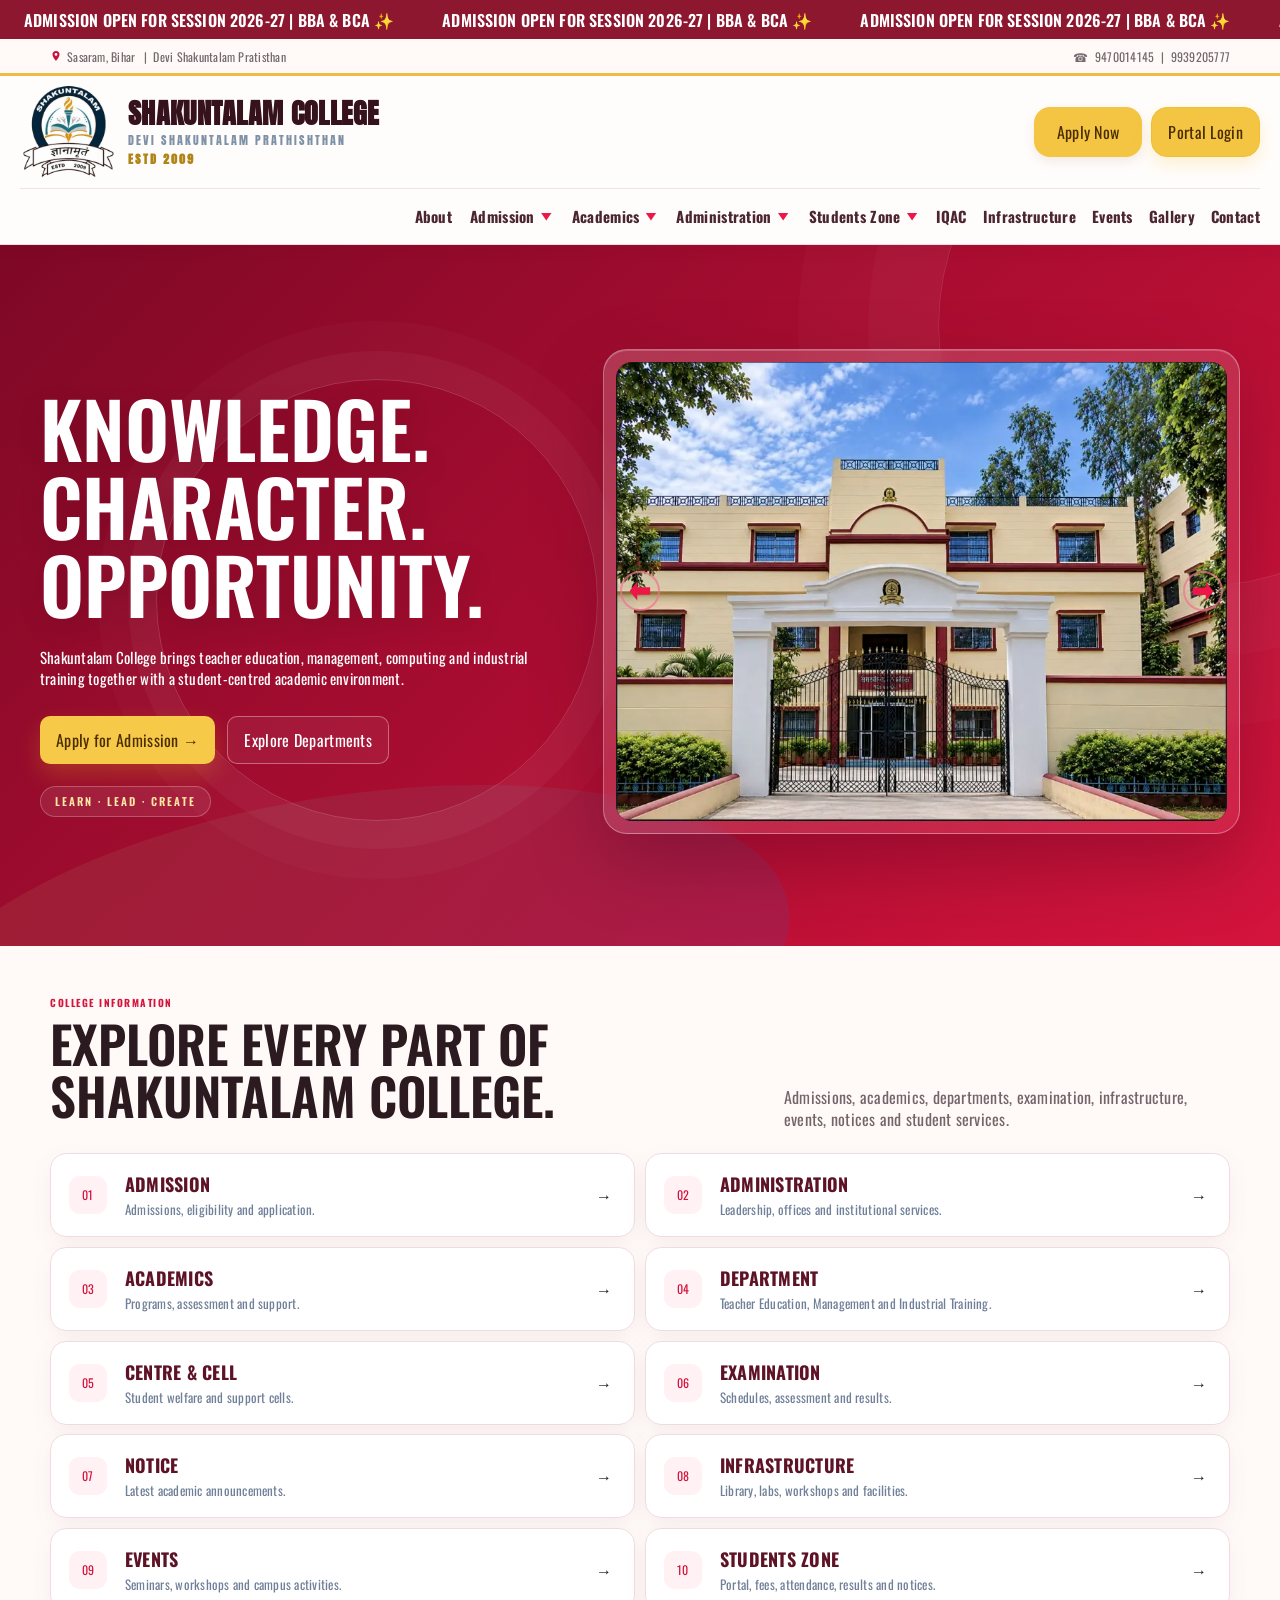
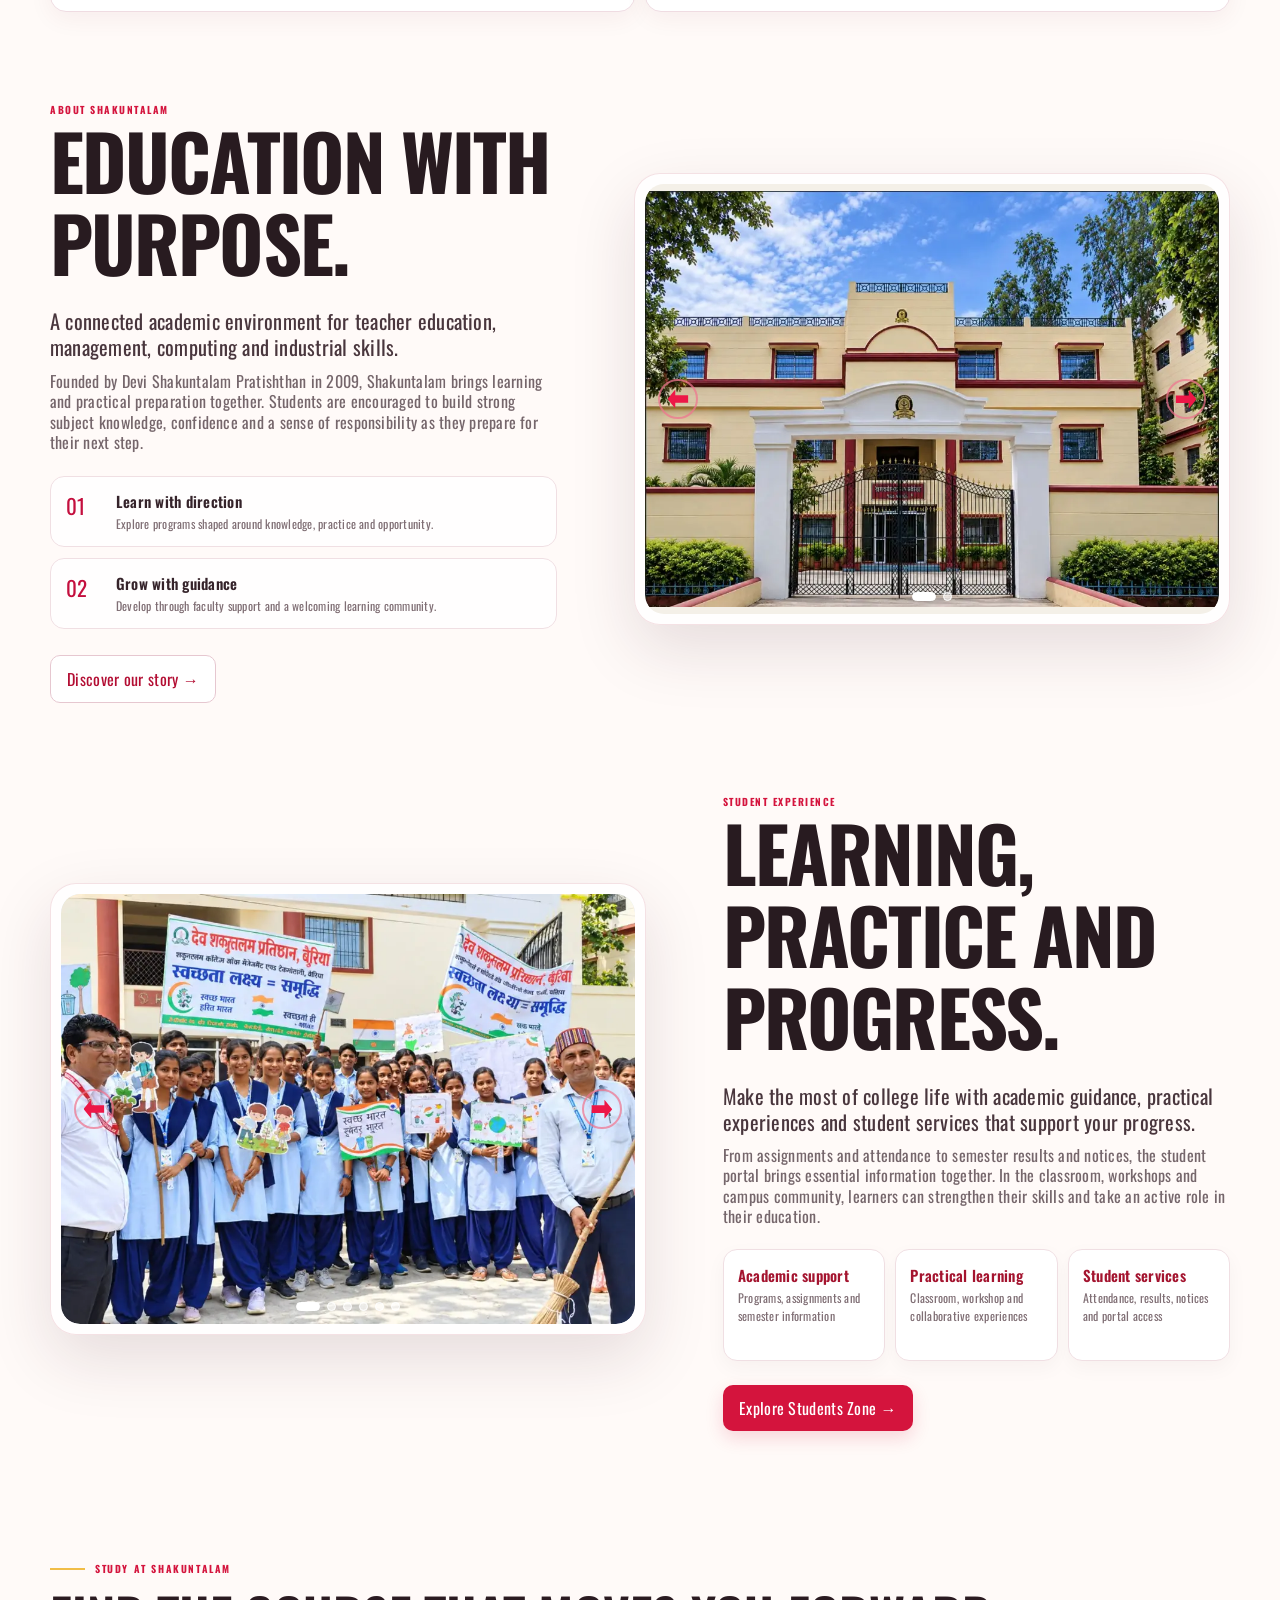
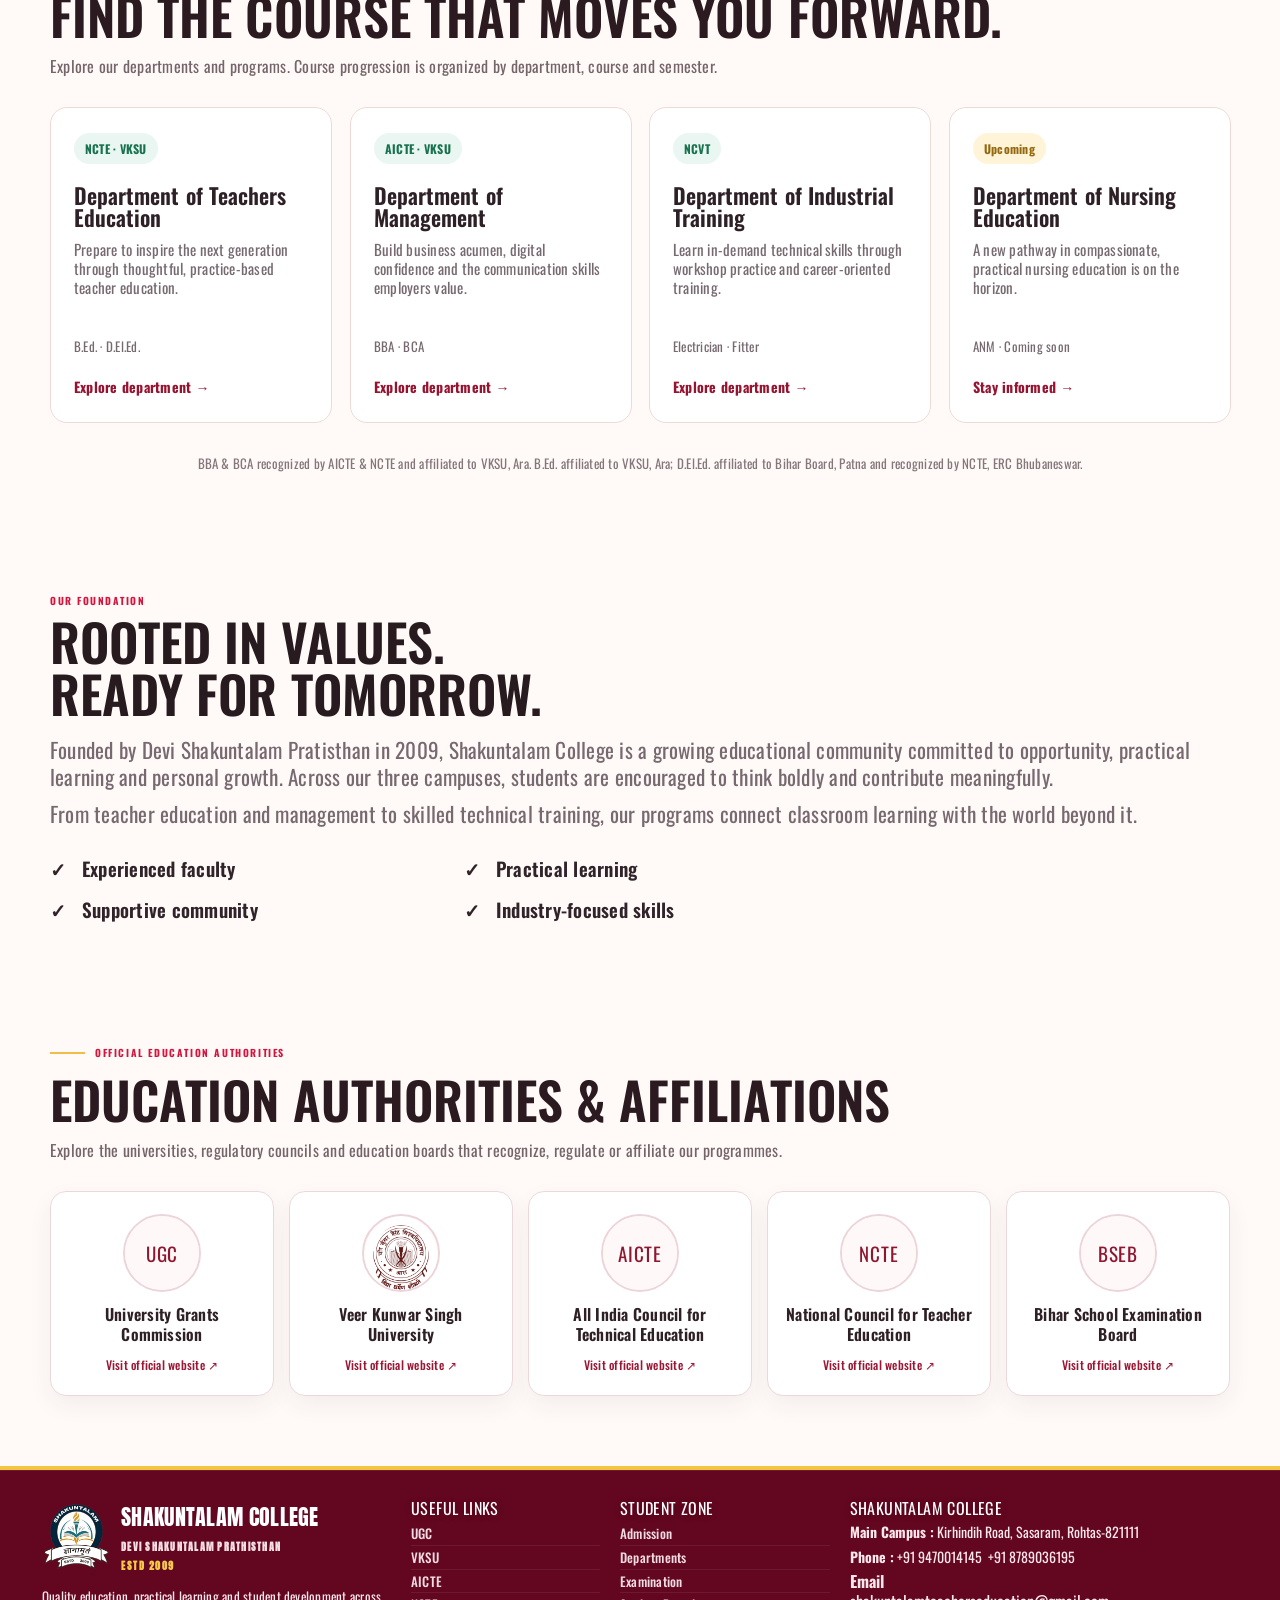
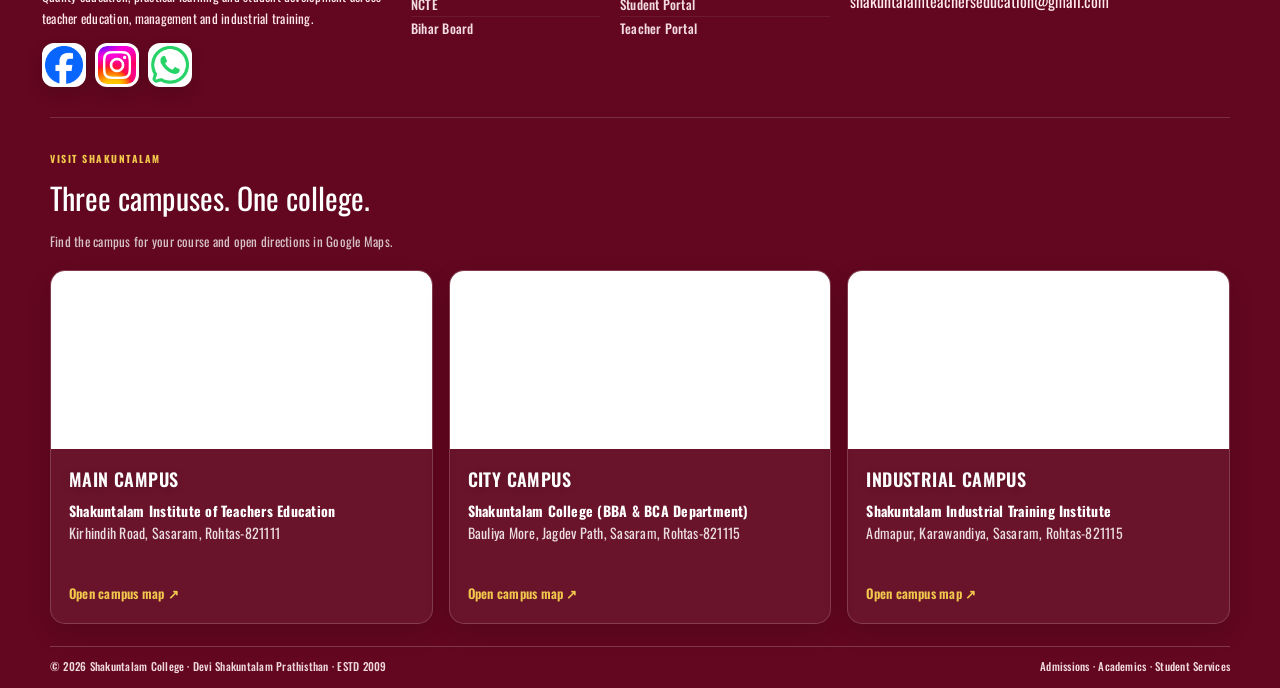
==== commit 1606db53: "Add files via upload" ====
--- a/index.html
+++ b/index.html
@@ -6,10 +6,10 @@
 <meta name="description" content="Shakuntalam College college website demo — academics, admissions, notices and student ERP portals.">
 <link rel="preconnect" href="https://fonts.googleapis.com"><link rel="preconnect" href="https://fonts.gstatic.com" crossorigin>
 <link href="https://fonts.googleapis.com/css2?family=Anton&family=Oswald:wght@400;500;600;700&display=swap" rel="stylesheet">
-<link rel="stylesheet" href="styles.css?v=130">
+<link rel="stylesheet" href="styles.css?v=135">
 </head>
 <body>
 <div id="app"></div>
-<script src="app.js?v=101"></script><script src="final-upgrade.js?v=117"></script><script src="assignment-files.js?v=93"></script>
+<script src="app.js?v=102"></script><script src="final-upgrade.js?v=119"></script><script src="assignment-files.js?v=93"></script>
 </body>
 </html>
--- a/styles.css
+++ b/styles.css
@@ -2896,3 +2896,151 @@
 html.portal-login-standalone,html.portal-login-standalone body{min-height:100%;background:#fff!important}
 html.portal-login-standalone #loginModal.modal{background:#fff!important;backdrop-filter:none!important}
 html.portal-login-standalone #loginModal .modal-box{background:#fffdfd!important;border:1.5px solid #edcbd4!important;box-shadow:0 22px 70px rgba(117,24,49,.1)!important}
+
+
+/* Keep the student profile portrait frame square on every screen size. */
+.portal-main .profile-hero .student-profile-avatar{
+  box-sizing:border-box!important;
+  flex:0 0 clamp(96px,12vw,145px)!important;
+  width:clamp(96px,12vw,145px)!important;
+  height:auto!important;
+  aspect-ratio:1/1!important;
+  border-radius:28px!important;
+  overflow:hidden!important;
+}
+.portal-main .profile-hero .student-profile-avatar img{
+  display:block!important;
+  width:100%!important;
+  height:100%!important;
+  aspect-ratio:1/1!important;
+  object-fit:cover!important;
+  object-position:center!important;
+}
+@media(max-width:650px){
+  .portal-main .profile-hero .student-profile-avatar{flex-basis:96px!important;width:96px!important;border-radius:22px!important}
+}
+
+
+/* Force profile photo frames to equal width and height in every portal. */
+.portal-main .profile-hero .profile-avatar{
+  box-sizing:border-box!important;
+  flex:0 0 clamp(96px,12vw,145px)!important;
+  width:clamp(96px,12vw,145px)!important;
+  min-width:clamp(96px,12vw,145px)!important;
+  height:clamp(96px,12vw,145px)!important;
+  min-height:clamp(96px,12vw,145px)!important;
+  max-height:clamp(96px,12vw,145px)!important;
+  aspect-ratio:1/1!important;
+  border-radius:28px!important;
+  overflow:hidden!important;
+}
+.portal-main .profile-hero .profile-avatar img{
+  display:block!important;width:100%!important;height:100%!important;
+  object-fit:cover!important;object-position:center!important;
+}
+@media(max-width:650px){
+  .portal-main .profile-hero .profile-avatar{
+    flex-basis:96px!important;width:96px!important;min-width:96px!important;
+    height:96px!important;min-height:96px!important;max-height:96px!important;
+    border-radius:22px!important;
+  }
+}
+
+
+/* Polished responsive profile identity cards for student, teacher and admin portals. */
+.portal-main .profile-shell>.profile-hero{
+  display:grid!important;
+  grid-template-columns:100px minmax(0,1fr)!important;
+  align-items:center!important;
+  gap:clamp(18px,3vw,30px)!important;
+  min-height:0!important;
+  padding:clamp(20px,3vw,34px)!important;
+  overflow:hidden!important;
+  background:linear-gradient(115deg,#fff4f6 0%,#fffdfb 68%,#fff8ed 100%)!important;
+  border:1px solid #efd5dc!important;
+  box-shadow:0 16px 42px rgba(105,12,38,.075)!important;
+  animation:profile-card-enter .55s cubic-bezier(.2,.75,.25,1) both;
+}
+.portal-main .profile-shell>.profile-hero>.profile-avatar{
+  grid-column:1!important;grid-row:1!important;
+  flex:none!important;width:100px!important;min-width:100px!important;max-width:100px!important;
+  height:100px!important;min-height:100px!important;max-height:100px!important;
+  margin:0!important;border:2px solid #f0d1da!important;border-radius:25px!important;
+  background:linear-gradient(145deg,#fff0f4,#fff9fa)!important;
+  color:#c91c42!important;font-size:34px!important;
+  box-shadow:0 8px 20px rgba(164,20,47,.08)!important;
+  animation:profile-avatar-enter .65s .08s cubic-bezier(.2,.75,.25,1) both;
+}
+.portal-main .profile-shell>.profile-hero>.profile-avatar img{
+  display:block!important;width:100%!important;height:100%!important;
+  border-radius:inherit!important;object-fit:cover!important;object-position:center!important;
+}
+.portal-main .profile-shell>.profile-hero>div:last-child{
+  grid-column:2!important;grid-row:1!important;min-width:0!important;
+  animation:profile-copy-enter .5s .12s ease-out both;
+}
+.portal-main .profile-shell>.profile-hero .kicker{
+  display:block!important;margin:0 0 7px!important;font-size:clamp(12px,1.3vw,15px)!important;
+  letter-spacing:.16em!important;line-height:1.35!important;
+}
+.portal-main .profile-shell>.profile-hero h2{
+  max-width:100%!important;margin:0 0 8px!important;
+  color:#321b23!important;font-size:clamp(28px,3.5vw,44px)!important;
+  line-height:1.08!important;overflow-wrap:anywhere!important;
+}
+.portal-main .profile-shell>.profile-hero p{
+  max-width:62ch!important;margin:0!important;color:#715e66!important;
+  font:500 clamp(14px,1.7vw,20px)/1.45 'Oswald',sans-serif!important;
+  overflow-wrap:anywhere!important;
+}
+@keyframes profile-card-enter{from{opacity:0;transform:translateY(14px)}to{opacity:1;transform:translateY(0)}}
+@keyframes profile-avatar-enter{from{opacity:0;transform:scale(.88)}to{opacity:1;transform:scale(1)}}
+@keyframes profile-copy-enter{from{opacity:0;transform:translateX(10px)}to{opacity:1;transform:translateX(0)}}
+@media(max-width:650px){
+  .portal-main .profile-shell>.profile-hero{grid-template-columns:82px minmax(0,1fr)!important;gap:15px!important;padding:18px!important;border-radius:20px!important}
+  .portal-main .profile-shell>.profile-hero>.profile-avatar{width:82px!important;min-width:82px!important;max-width:82px!important;height:82px!important;min-height:82px!important;max-height:82px!important;border-radius:21px!important}
+  .portal-main .profile-shell>.profile-hero h2{font-size:clamp(25px,7vw,34px)!important}
+  .portal-main .profile-shell>.profile-hero p{font-size:15px!important}
+}
+@media(max-width:360px){
+  .portal-main .profile-shell>.profile-hero{grid-template-columns:70px minmax(0,1fr)!important;gap:12px!important;padding:15px!important}
+  .portal-main .profile-shell>.profile-hero>.profile-avatar{width:70px!important;min-width:70px!important;max-width:70px!important;height:70px!important;min-height:70px!important;max-height:70px!important;border-radius:18px!important}
+  .portal-main .profile-shell>.profile-hero h2{font-size:24px!important}
+}
+@media(prefers-reduced-motion:reduce){
+  .portal-main .profile-shell>.profile-hero,.portal-main .profile-shell>.profile-hero>.profile-avatar,.portal-main .profile-shell>.profile-hero>div:last-child{animation:none!important}
+}
+
+
+/* Use the new single college logo with a live wordmark in portal navigation. */
+.side.final-side.blink-side .portal-brand{
+  justify-content:flex-start!important;gap:10px!important;padding:4px 4px 13px!important;
+}
+.side.final-side.blink-side .portal-brand-lockup{
+  display:block!important;flex:0 0 58px!important;width:58px!important;max-width:58px!important;
+  height:58px!important;max-height:58px!important;margin:0!important;border-radius:50%!important;
+  object-fit:contain!important;object-position:center!important;background:#fff!important;
+}
+.side.final-side.blink-side .portal-brand .brand-copy{
+  display:flex!important;flex:1 1 auto!important;flex-direction:column!important;
+  min-width:0!important;overflow:visible!important;line-height:1!important;
+}
+.side.final-side.blink-side .portal-brand .brand-copy strong{
+  color:#3c1a27!important;font:400 16px/1.05 'Anton',sans-serif!important;white-space:normal!important;
+}
+.side.final-side.blink-side .portal-brand .brand-copy small{
+  margin-top:4px!important;color:#795c67!important;font:600 7px/1.2 'Oswald',sans-serif!important;
+  letter-spacing:.06em!important;white-space:normal!important;
+}
+.side.final-side.blink-side .portal-brand .brand-copy em{
+  margin-top:3px!important;color:#a4142f!important;font:700 8px/1.1 'Oswald',sans-serif!important;
+}
+@media(max-width:650px){.side.final-side.blink-side .portal-brand-lockup{flex-basis:50px!important;width:50px!important;max-width:50px!important;height:50px!important;max-height:50px!important}}
+
+
+/* The full crest includes wide ribbon edges, so do not crop it into a circle. */
+.side.final-side.blink-side .portal-brand-lockup{
+  border-radius:0!important;clip-path:none!important;
+  object-fit:contain!important;object-position:center!important;
+  background:transparent!important;overflow:visible!important;
+}
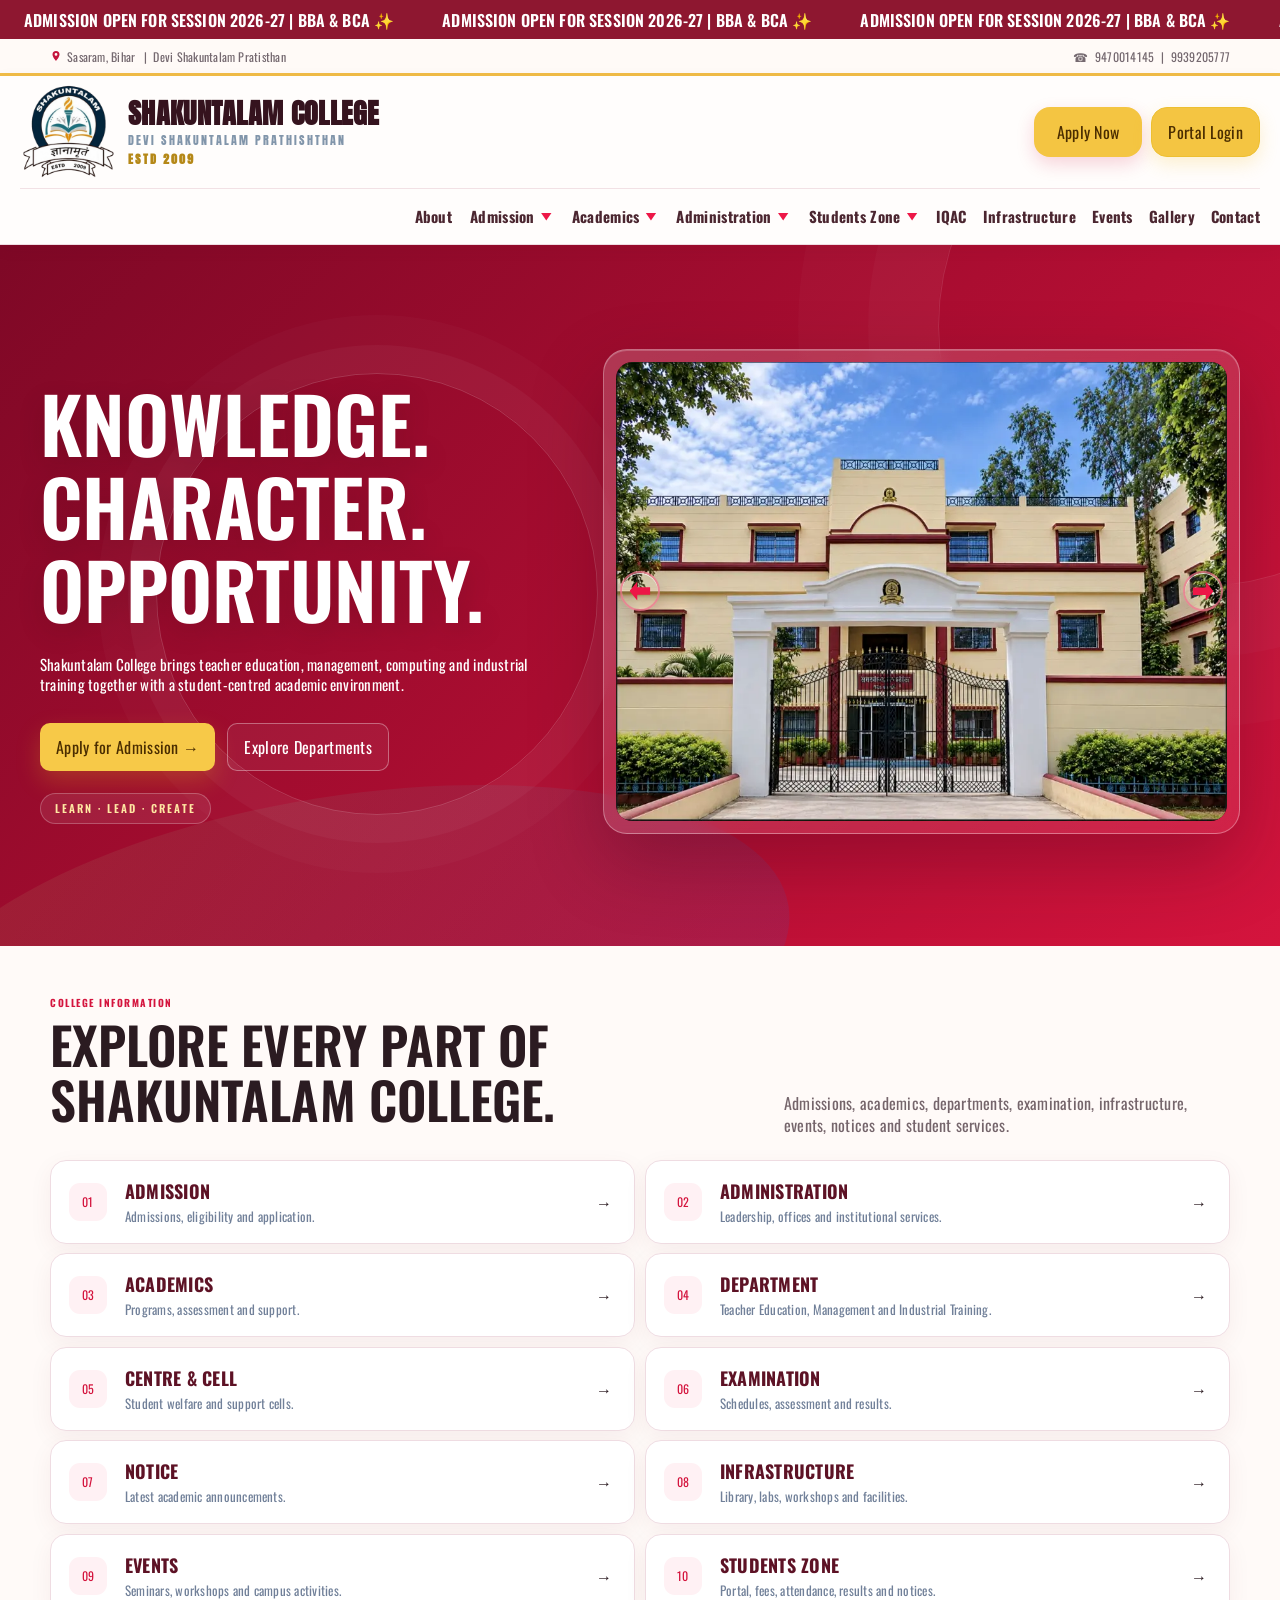
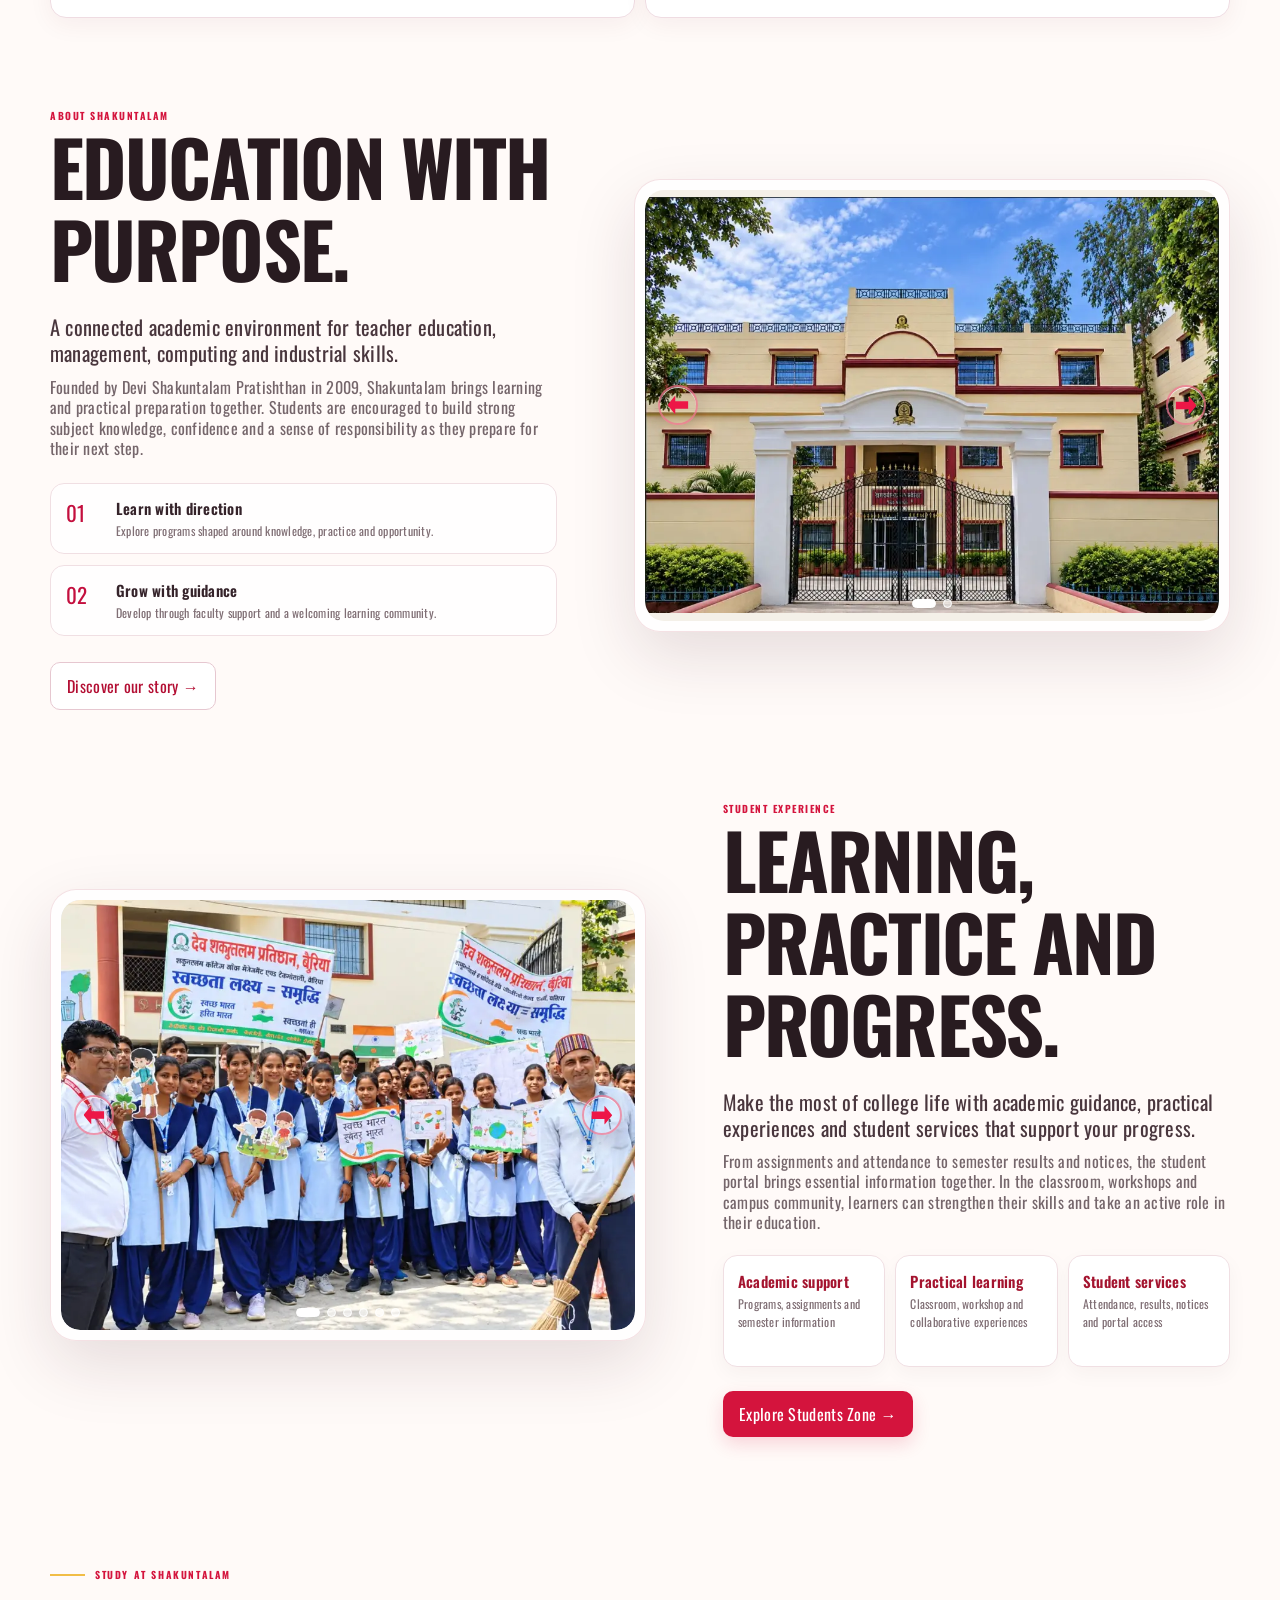
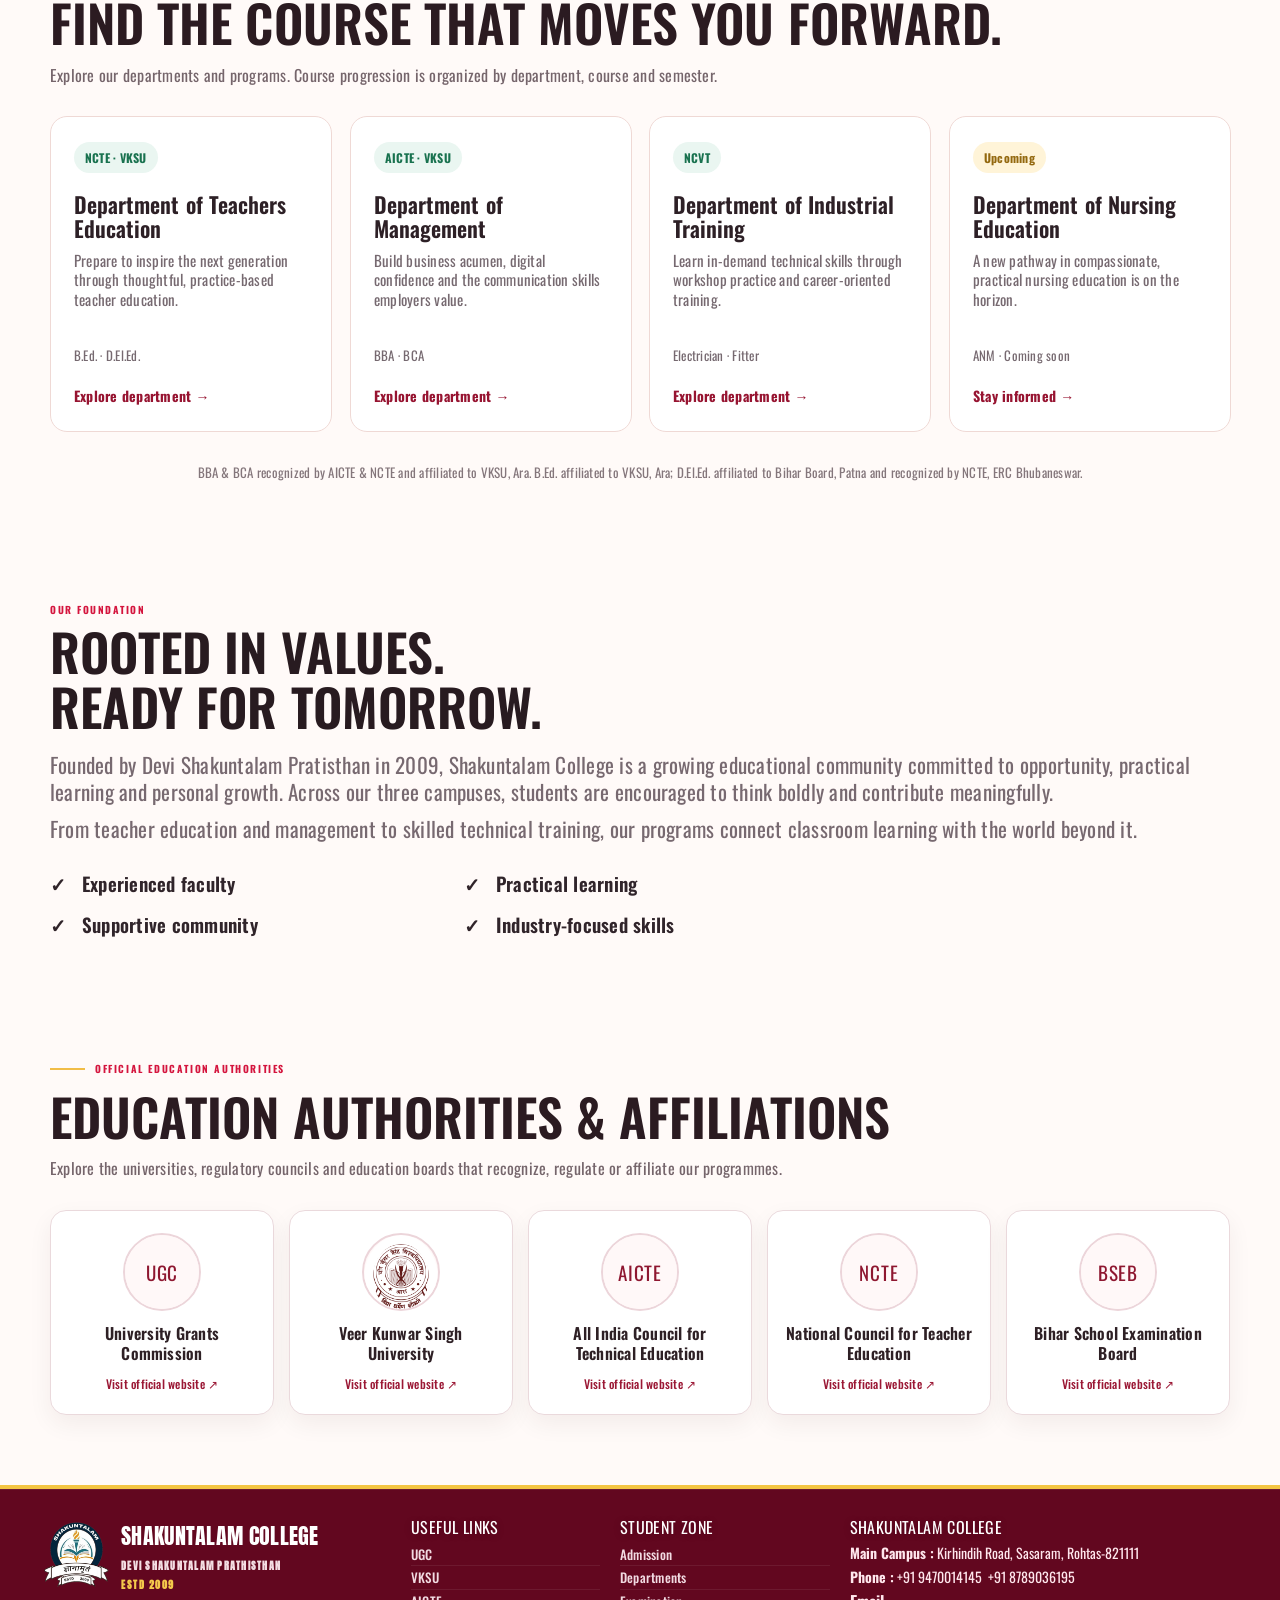
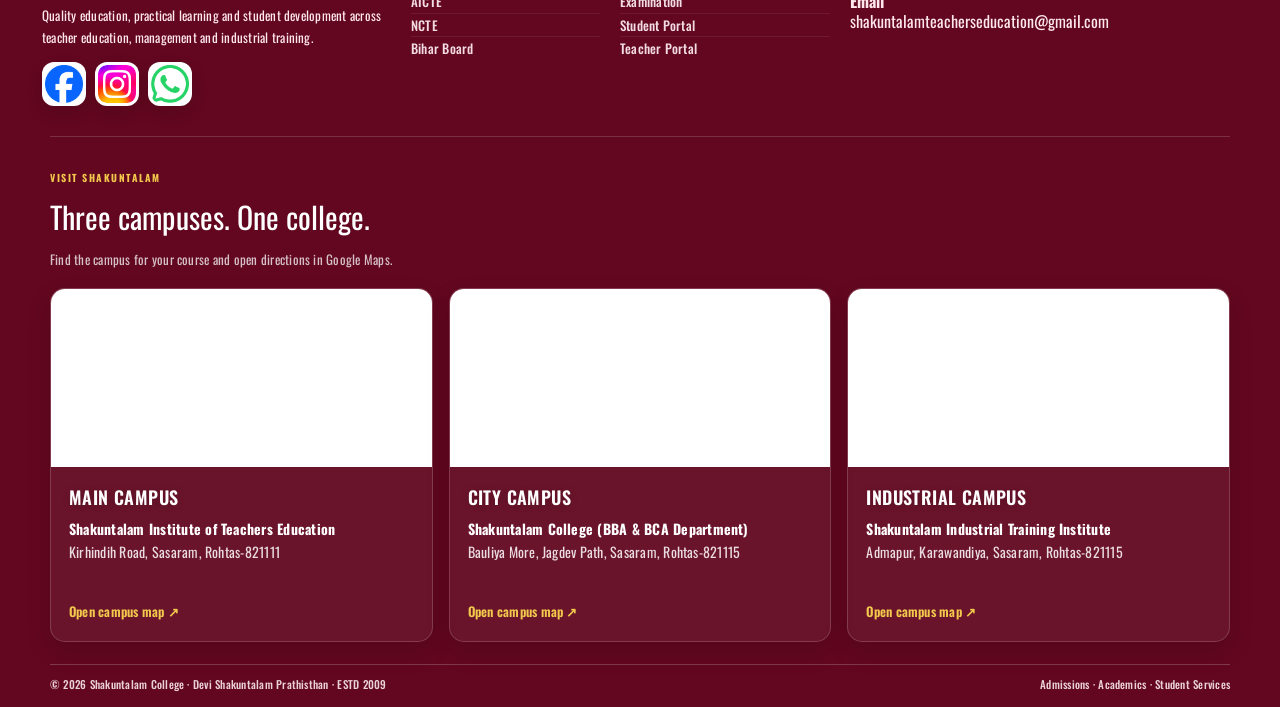
==== commit f8713cff: "Add files via upload" ====
--- a/index.html
+++ b/index.html
@@ -6,7 +6,7 @@
 <meta name="description" content="Shakuntalam College college website demo — academics, admissions, notices and student ERP portals.">
 <link rel="preconnect" href="https://fonts.googleapis.com"><link rel="preconnect" href="https://fonts.gstatic.com" crossorigin>
 <link href="https://fonts.googleapis.com/css2?family=Anton&family=Oswald:wght@400;500;600;700&display=swap" rel="stylesheet">
-<link rel="stylesheet" href="styles.css?v=135">
+<link rel="stylesheet" href="styles.css?v=137">
 </head>
 <body>
 <div id="app"></div>
--- a/styles.css
+++ b/styles.css
@@ -1,84 +1,84 @@
-:root{--navy:#071426;--blue:#0c56d8;--blue2:#3a7bf4;--cyan:#18b7d7;--ink:#0b1320;--muted:#657287;--bg:#f5f8fc;--card:#fff;--line:#e5ebf3;--green:#15966a;--orange:#ef8a22;--red:#dc4d5c;--shadow:0 20px 55px rgba(10,30,65,.10);--radius:20px}
-*{box-sizing:border-box}html{scroll-behavior:smooth}body{margin:0;font-family:'Oswald',sans-serif;background:var(--bg);color:var(--ink)}a{text-decoration:none;color:inherit}button,input,select,textarea{font:inherit}button{cursor:pointer}.container{width:min(1180px,calc(100% - 40px));margin:auto}.topbar{background:#06101e;color:#cbd7e8;font-size:13px}.topbar .container{display:flex;justify-content:space-between;gap:20px;padding:9px 0}.nav{position:sticky;top:0;z-index:50;background:rgba(255,255,255,.94);backdrop-filter:blur(16px);border-bottom:1px solid rgba(229,235,243,.8)}.navin{height:76px;display:flex;align-items:center;justify-content:space-between;gap:25px}.brand{display:flex;align-items:center;gap:12px;font-family:Oswald;font-weight:800}.logo{width:44px;height:44px;border-radius:13px;background:linear-gradient(145deg,#0b56d8,#19b9d6);color:white;display:grid;place-items:center;box-shadow:0 10px 24px rgba(12,86,216,.22)}.brand small{display:block;color:#7a8798;font:500 10px 'Oswald';letter-spacing:1.2px}.links{display:flex;gap:21px;align-items:center;font-size:14px;font-weight:600}.links a{color:#3e4b5f}.links a:hover{color:var(--blue)}.nav-actions{display:flex;gap:9px;align-items:center}.btn{border:0;border-radius:12px;padding:12px 16px;font-weight:700;display:inline-flex;align-items:center;justify-content:center;gap:8px}.btn-primary{background:var(--blue);color:#fff;box-shadow:0 10px 24px rgba(12,86,216,.2)}.btn-dark{background:var(--navy);color:#fff}.btn-ghost{background:#edf3fc;color:#12325f}.btn-outline{background:#fff;border:1px solid #d8e1ed;color:#213047}.hamb{display:none;background:#eef3fa;border:0;border-radius:10px;padding:10px}.hero{position:relative;overflow:hidden;background:radial-gradient(circle at 80% 20%,#1a79f2 0,#0a3c93 35%,#071426 75%);color:white;padding:90px 0 82px}.hero:after{content:"";position:absolute;inset:auto -10% -180px 30%;height:330px;background:rgba(25,183,215,.18);transform:rotate(-7deg);border-radius:50%}.hero-grid{display:grid;grid-template-columns:1.08fr .92fr;gap:55px;align-items:center;position:relative;z-index:1}.eyebrow{display:inline-flex;align-items:center;gap:8px;border:1px solid rgba(255,255,255,.18);background:rgba(255,255,255,.08);padding:7px 11px;border-radius:999px;font-size:12px;color:#d9e9ff}.hero h1{font:800 clamp(42px,5.3vw,74px)/1.02 Oswald;margin:18px 0}.hero h1 span{color:#66dcff}.hero p{font-size:18px;line-height:1.75;color:#c7d6eb;max-width:640px}.hero-actions{display:flex;gap:12px;flex-wrap:wrap;margin-top:28px}.hero .btn-outline{background:transparent;color:#fff;border-color:rgba(255,255,255,.25)}.hero-card{background:rgba(255,255,255,.09);border:1px solid rgba(255,255,255,.16);border-radius:28px;padding:16px;box-shadow:0 30px 80px rgba(0,0,0,.2);transform:rotate(1.5deg)}.hero-card img{width:100%;height:390px;object-fit:cover;border-radius:20px}.floating{margin-top:-42px;position:relative;z-index:4}.stats{display:grid;grid-template-columns:repeat(4,1fr);background:white;border:1px solid var(--line);border-radius:20px;box-shadow:var(--shadow);overflow:hidden}.stat{padding:23px;border-right:1px solid var(--line)}.stat:last-child{border:0}.stat b{font:800 29px Oswald}.stat span{display:block;color:var(--muted);font-size:13px;margin-top:4px}.section{padding:82px 0}.section-head{display:flex;justify-content:space-between;align-items:end;gap:25px;margin-bottom:30px}.kicker{color:var(--blue);font-size:12px;font-weight:800;text-transform:uppercase;letter-spacing:1.7px}.section h2{font:800 clamp(30px,4vw,46px)/1.08 Oswald;margin:8px 0 0}.section-head p{max-width:550px;color:var(--muted);line-height:1.7}.cards{display:grid;grid-template-columns:repeat(3,1fr);gap:20px}.card{background:var(--card);border:1px solid var(--line);border-radius:var(--radius);padding:25px;box-shadow:0 8px 30px rgba(15,34,65,.05)}.card:hover{transform:translateY(-3px);transition:.2s;box-shadow:var(--shadow)}.course-card{padding:0;overflow:hidden}.course-card img{height:170px;width:100%;object-fit:cover}.course-body{padding:22px}.pill{display:inline-flex;padding:6px 9px;border-radius:999px;background:#edf4ff;color:#0a56d6;font-size:11px;font-weight:800}.course-body h3{font:800 22px Oswald;margin:13px 0 7px}.muted{color:var(--muted)}.course-body p{font-size:14px;line-height:1.7;color:var(--muted)}.feature-grid{display:grid;grid-template-columns:1fr 1fr;gap:20px}.feature{display:flex;gap:15px}.icon{width:44px;height:44px;border-radius:13px;background:#edf4ff;color:var(--blue);display:grid;place-items:center;font-weight:800;flex:none}.dark-section{background:var(--navy);color:#fff}.dark-section .muted{color:#aebdd0}.mission{display:grid;grid-template-columns:1fr 1fr;gap:20px}.mission .card{background:#0d2039;border-color:#173552}.quote{font:700 25px/1.45 Oswald}.notice-list{display:grid;gap:12px}.notice{display:flex;align-items:center;justify-content:space-between;gap:20px;padding:18px 20px;background:#fff;border:1px solid var(--line);border-radius:15px}.notice strong{display:block}.notice small{color:#7b8798}.date{font-weight:800;color:var(--blue);min-width:65px;text-align:center}.page-hero{padding:65px 0;background:linear-gradient(120deg,#071426,#0d4da9);color:white}.page-hero h1{font:800 48px Oswald;margin:10px 0}.page-hero p{color:#c7d8ed;max-width:680px;line-height:1.7}.breadcrumbs{font-size:13px;color:#a9c4e8}.grid-4{display:grid;grid-template-columns:repeat(4,1fr);gap:18px}.facility{min-height:180px;background:#fff;border:1px solid var(--line);border-radius:18px;padding:22px}.facility h3{margin:15px 0 7px;font-family:Oswald}.gallery{display:grid;grid-template-columns:repeat(3,1fr);gap:14px}.gallery img{width:100%;height:230px;object-fit:cover;border-radius:18px}.footer{background:#050d18;color:#d7e0eb;padding:55px 0 20px}.footer-grid{display:grid;grid-template-columns:1.4fr 1fr 1fr 1fr;gap:35px}.footer h3{font:800 15px Oswald;color:#fff}.footer a,.footer p{color:#95a5b9;font-size:13px;line-height:1.9}.copy{border-top:1px solid #152338;margin-top:35px;padding-top:17px;color:#77889d;font-size:12px;display:flex;justify-content:space-between}.portal{min-height:calc(100vh - 76px);display:grid;grid-template-columns:245px 1fr}.side{background:#06111f;color:#b7c7da;padding:25px 15px}.side .brand{color:#fff;margin:0 10px 30px}.side nav a{display:flex;gap:10px;padding:12px 13px;border-radius:10px;margin:3px 0;font-size:13px}.side nav a.active,.side nav a:hover{background:#103055;color:#fff}.portal-main{padding:28px;background:#f5f8fc}.topline{display:flex;justify-content:space-between;align-items:center;margin-bottom:25px}.topline h1{font:800 30px Oswald;margin:0}.avatar{width:40px;height:40px;border-radius:50%;display:grid;place-items:center;background:#dceaff;color:#0754d1;font-weight:800}.dash-grid{display:grid;grid-template-columns:repeat(4,1fr);gap:15px;margin-bottom:20px}.metric{background:#fff;border:1px solid var(--line);border-radius:16px;padding:19px}.metric b{font:800 27px Oswald}.metric small{display:block;color:var(--muted);margin-top:4px}.table-wrap{background:#fff;border:1px solid var(--line);border-radius:16px;overflow:auto}.table{width:100%;border-collapse:collapse;font-size:13px}.table th,.table td{padding:13px 15px;border-bottom:1px solid #edf1f6;text-align:left;white-space:nowrap}.table th{font-size:11px;text-transform:uppercase;color:#7d8999;letter-spacing:.8px;background:#fbfcfe}.tag{padding:5px 8px;border-radius:8px;font-size:11px;font-weight:800}.tag.green{background:#e9f8f1;color:#08734f}.tag.orange{background:#fff4e5;color:#b76a0b}.tag.red{background:#ffecee;color:#b53240}.toolbar{display:flex;gap:9px;flex-wrap:wrap;margin-bottom:15px}.toolbar input,.toolbar select,.form input,.form select,.form textarea{border:1px solid #dbe4ef;background:#fff;border-radius:11px;padding:11px 12px;outline:none;width:100%}.toolbar input{width:250px}.form{display:grid;gap:12px}.form-grid{display:grid;grid-template-columns:1fr 1fr;gap:13px}.form label{font-size:12px;font-weight:700;color:#4b5a70}.modal{position:fixed;inset:0;background:rgba(2,12,25,.65);backdrop-filter:blur(8px);display:none;align-items:center;justify-content:center;z-index:100;padding:20px}.modal.show{display:flex}.modal-box{width:min(520px,100%);background:white;border-radius:22px;padding:25px;box-shadow:0 30px 100px rgba(0,0,0,.25)}.modal-head{display:flex;justify-content:space-between;align-items:center;margin-bottom:20px}.close{border:0;background:#eef2f7;border-radius:10px;width:36px;height:36px}.tabs{display:flex;background:#edf2f8;border-radius:11px;padding:4px;margin-bottom:15px}.tabs button{border:0;background:transparent;flex:1;padding:10px;border-radius:8px;font-weight:700}.tabs button.active{background:white;box-shadow:0 2px 10px rgba(0,0,0,.07)}.toast{position:fixed;right:20px;bottom:20px;background:#071426;color:white;padding:14px 17px;border-radius:12px;box-shadow:var(--shadow);z-index:200;opacity:0;transform:translateY(10px);pointer-events:none;transition:.25s}.toast.show{opacity:1;transform:none}.mobile-menu{display:none}.empty{padding:35px;text-align:center;color:var(--muted)}
-@media(max-width:1000px){.links{display:none}.hamb{display:block}.mobile-menu{display:none;background:white;border-top:1px solid var(--line);padding:15px}.mobile-menu.open{display:grid;gap:8px}.mobile-menu a{padding:11px;border-radius:9px}.hero-grid,.mission,.feature-grid{grid-template-columns:1fr}.hero-card{max-width:620px}.stats,.dash-grid{grid-template-columns:repeat(2,1fr)}.cards{grid-template-columns:1fr 1fr}.grid-4{grid-template-columns:1fr 1fr}.portal{grid-template-columns:1fr}.side{display:none}.gallery{grid-template-columns:1fr 1fr}.footer-grid{grid-template-columns:1fr 1fr}}
-@media(max-width:650px){.container{width:min(100% - 26px,1180px)}.topbar{display:none}.navin{height:66px}.nav-actions .btn{display:none}.hero{padding:60px 0}.hero h1{font-size:43px}.hero p{font-size:16px}.hero-card img{height:270px}.stats,.cards,.grid-4,.gallery,.footer-grid,.form-grid{grid-template-columns:1fr}.stat{border-right:0;border-bottom:1px solid var(--line)}.section{padding:58px 0}.section-head{display:block}.page-hero h1{font-size:38px}.portal-main{padding:18px 12px}.dash-grid{grid-template-columns:1fr 1fr}.toolbar input{width:100%}.copy{display:block}.copy span{display:block;margin-top:8px}}
+:root{--blue2:#3a7bf4;--cyan:#18b7d7;--bg:#f5f8fc;--card:#fff;--green:#15966a;--orange:#ef8a22;--red:#dc4d5c;}
+*{box-sizing:border-box}body{margin:0;}a{text-decoration:none;color:inherit}button,input,select,textarea{font:inherit}button{cursor:pointer}.container{width:min(1180px,calc(100% - 40px));margin:auto}.topbar{}.topbar .container{display:flex;justify-content:space-between;gap:20px;padding:9px 0}.nav{}.navin{display:flex;justify-content:space-between;gap:25px}.brand{display:flex;align-items:center;font-family:Oswald;}.logo{width:44px;height:44px;border-radius:13px;background:linear-gradient(145deg,#0b56d8,#19b9d6);color:white;display:grid;place-items:center;box-shadow:0 10px 24px rgba(12,86,216,.22)}.brand small{display:block;font:500 10px 'Oswald';}.links{font-weight:600}.links a{}.links a:hover{}.nav-actions{display:flex;gap:9px;align-items:center}.btn{border:0;display:inline-flex;align-items:center;justify-content:center;gap:8px}.btn-primary{}.btn-dark{background:var(--navy);color:#fff}.btn-ghost{background:#edf3fc;color:#12325f}.btn-outline{background:#fff;border:1px solid #d8e1ed;}.hamb{display:none;background:#eef3fa;border:0;border-radius:10px;padding:10px}.hero{position:relative;overflow:hidden;color:white;}.hero:after{content:"";position:absolute;inset:auto -10% -180px 30%;border-radius:50%}.hero-grid{display:grid;grid-template-columns:1.08fr .92fr;align-items:center;position:relative;z-index:1}.eyebrow{display:inline-flex;align-items:center;gap:8px;border:1px solid rgba(255,255,255,.18);padding:7px 11px;border-radius:999px;font-size:12px;color:#d9e9ff}.hero h1{font:800 clamp(42px,5.3vw,74px)/1.02 Oswald;}.hero h1 span{}.hero p{line-height:1.75;}.hero-actions{display:flex;gap:12px;flex-wrap:wrap;margin-top:28px}.hero .btn-outline{background:transparent;color:#fff;border-color:rgba(255,255,255,.25)}.hero-card{}.hero-card img{width:100%;object-fit:cover;}.floating{position:relative;z-index:4}.stats{display:grid;grid-template-columns:repeat(4,1fr);background:white;border:1px solid var(--line);box-shadow:var(--shadow);overflow:hidden}.stat{border-right:1px solid var(--line)}.stat:last-child{border:0}.stat b{font:800 29px Oswald}.stat span{display:block;color:var(--muted);margin-top:4px}.section{}.section-head{display:flex;justify-content:space-between;align-items:end;}.kicker{font-weight:800;text-transform:uppercase;}.section h2{font:800 clamp(30px,4vw,46px)/1.08 Oswald;margin:8px 0 0}.section-head p{max-width:550px;color:var(--muted);line-height:1.7}.cards{display:grid;grid-template-columns:repeat(3,1fr);}.card{border:1px solid var(--line);}.card:hover{transform:translateY(-3px);transition:.2s;}.course-card{padding:0;overflow:hidden}.course-card img{width:100%;object-fit:cover}.course-body{}.pill{display:inline-flex;padding:6px 9px;border-radius:999px;font-size:11px;font-weight:800}.course-body h3{font:800 22px Oswald;margin:13px 0 7px}.muted{color:var(--muted)}.course-body p{font-size:14px;line-height:1.7;color:var(--muted)}.feature-grid{display:grid;grid-template-columns:1fr 1fr;gap:20px}.feature{display:flex;gap:15px}.icon{width:44px;height:44px;display:grid;place-items:center;font-weight:800;flex:none}.dark-section{color:#fff}.dark-section .muted{color:#aebdd0}.mission{display:grid;grid-template-columns:1fr 1fr;gap:20px}.mission .card{}.quote{font:700 25px/1.45 Oswald}.notice-list{display:grid;gap:12px}.notice{display:flex;align-items:center;justify-content:space-between;gap:20px;background:#fff;border:1px solid var(--line);}.notice strong{display:block}.notice small{color:#7b8798}.date{font-weight:800;color:var(--blue);min-width:65px;text-align:center}.page-hero{}.page-hero h1{font:800 48px Oswald;margin:10px 0}.page-hero p{color:#c7d8ed;max-width:680px;line-height:1.7}.breadcrumbs{color:#a9c4e8}.grid-4{display:grid;grid-template-columns:repeat(4,1fr);gap:18px}.facility{min-height:180px;background:#fff;border:1px solid var(--line);padding:22px}.facility h3{margin:15px 0 7px;}.gallery{display:grid;grid-template-columns:repeat(3,1fr);gap:14px}.gallery img{width:100%;height:230px;object-fit:cover;}.footer{}.footer-grid{display:grid;}.footer h3{}.footer a,.footer p{}.copy{margin-top:35px;padding-top:17px;font-size:12px;display:flex;justify-content:space-between}.portal{display:grid;}.side{color:#b7c7da;}.side .brand{color:#fff;margin:0 10px 30px}.side nav a{}.side nav a.active,.side nav a:hover{background:#103055;color:#fff}.portal-main{}.topline{display:flex;justify-content:space-between;align-items:center;margin-bottom:25px}.topline h1{font:800 30px Oswald;margin:0}.avatar{width:40px;height:40px;border-radius:50%;display:grid;place-items:center;background:#dceaff;color:#0754d1;font-weight:800}.dash-grid{display:grid;grid-template-columns:repeat(4,1fr);gap:15px;margin-bottom:20px}.metric{background:#fff;border:1px solid var(--line);border-radius:16px;padding:19px}.metric b{font:800 27px Oswald}.metric small{display:block;color:var(--muted);margin-top:4px}.table-wrap{background:#fff;border:1px solid var(--line);border-radius:16px;}.table{width:100%;border-collapse:collapse;}.table th,.table td{padding:13px 15px;border-bottom:1px solid #edf1f6;text-align:left;white-space:nowrap}.table th{color:#7d8999;}.tag{padding:5px 8px;border-radius:8px;font-size:11px;font-weight:800}.tag.green{}.tag.orange{}.tag.red{}.toolbar{display:flex;gap:9px;flex-wrap:wrap;margin-bottom:15px}.toolbar input,.toolbar select,.form input,.form select,.form textarea{border:1px solid #dbe4ef;background:#fff;padding:11px 12px;outline:none;width:100%}.toolbar input{width:250px}.form{display:grid;gap:12px}.form-grid{display:grid;grid-template-columns:1fr 1fr;gap:13px}.form label{font-size:12px;font-weight:700;color:#4b5a70}.modal{position:fixed;inset:0;background:rgba(2,12,25,.65);backdrop-filter:blur(8px);display:none;align-items:center;justify-content:center;z-index:100;padding:20px}.modal.show{display:flex}.modal-box{width:min(520px,100%);background:white;padding:25px;box-shadow:0 30px 100px rgba(0,0,0,.25)}.modal-head{display:flex;justify-content:space-between;align-items:center;margin-bottom:20px}.close{}.tabs{display:flex;background:#edf2f8;border-radius:11px;padding:4px;margin-bottom:15px}.tabs button{border:0;background:transparent;flex:1;padding:10px;border-radius:8px;font-weight:700}.tabs button.active{background:white;box-shadow:0 2px 10px rgba(0,0,0,.07)}.toast{position:fixed;right:20px;bottom:20px;background:#071426;color:white;padding:14px 17px;box-shadow:var(--shadow);z-index:200;opacity:0;transform:translateY(10px);pointer-events:none;transition:.25s}.toast.show{opacity:1;transform:none}.mobile-menu{display:none}.empty{padding:35px;text-align:center;color:var(--muted)}
+@media(max-width:1000px){.hamb{display:block}.mobile-menu{display:none;background:white;border-top:1px solid var(--line);padding:15px}.mobile-menu.open{display:grid;gap:8px}.mobile-menu a{padding:11px;border-radius:9px}.hero-grid,.mission,.feature-grid{grid-template-columns:1fr}.hero-card{max-width:620px}.stats,.dash-grid{grid-template-columns:repeat(2,1fr)}.cards{grid-template-columns:1fr 1fr}.grid-4{grid-template-columns:1fr 1fr}.portal{grid-template-columns:1fr}.side{display:none}.gallery{grid-template-columns:1fr 1fr}.footer-grid{grid-template-columns:1fr 1fr}}
+@media(max-width:650px){.container{width:min(100% - 26px,1180px)}.topbar{display:none}.navin{height:66px}.nav-actions .btn{display:none}.hero{padding:60px 0}.hero h1{font-size:43px}.hero p{font-size:16px}.hero-card img{height:270px}.stats,.cards,.grid-4,.gallery,.footer-grid,.form-grid{grid-template-columns:1fr}.stat{border-right:0;border-bottom:1px solid var(--line)}.section{padding:58px 0}.section-head{display:block}.page-hero h1{font-size:38px}.portal-main{}.dash-grid{grid-template-columns:1fr 1fr}.toolbar input{width:100%}.copy{display:block}.copy span{display:block;margin-top:8px}}
 /* Shakuntalam premium typography and administration UI */
-:root{--ink:#10213a;--blue:#0b56d8;--gold:#c89b3c}
-body{font-family:'Oswald',sans-serif;letter-spacing:.005em}
+:root{}
+body{}
 h1,h2,h3,h4,.brand,.btn,.metric b,.quote{font-family:Oswald,sans-serif}
 .hero h1,.page-hero h1{letter-spacing:-.045em}
-.hero h1 span{font-family:'Oswald',serif;font-style:italic;font-weight:700;letter-spacing:-.02em}
-.logo-mark{width:46px;height:46px;border-radius:14px;display:grid;place-items:center;background:linear-gradient(145deg,#0b56d8,#173a78);color:#fff;font:700 28px 'Oswald',serif;border:1px solid rgba(255,255,255,.25);box-shadow:0 10px 26px rgba(10,62,150,.22)}
-.admin-grid{display:grid;grid-template-columns:1.5fr 1fr;gap:18px}.quick-grid{display:grid;grid-template-columns:1fr 1fr;gap:10px;margin-top:18px}.row-actions{display:flex;gap:6px}.row-actions .btn{padding:8px 10px;font-size:11px}
+.hero h1 span{letter-spacing:-.02em}
+.logo-mark{width:46px;height:46px;display:grid;place-items:center;color:#fff;font:700 28px 'Oswald',serif;border:1px solid rgba(255,255,255,.25);}
+.admin-grid{display:grid;grid-template-columns:1.5fr 1fr;gap:18px}.quick-grid{display:grid;gap:10px;margin-top:18px}.row-actions{display:flex;gap:6px}.row-actions .btn{padding:8px 10px;font-size:11px}
 @media(max-width:800px){.admin-grid{grid-template-columns:1fr}.quick-grid{grid-template-columns:1fr}.row-actions{flex-direction:column}}
 
 /* ===== SHAKUNTALAM COLLEGE — PREMIUM ACADEMIC UI REFRESH ===== */
-:root{--navy:#071a33;--ink:#13233d;--blue:#145bd7;--sky:#eaf3ff;--gold:#c9a35a;--paper:#f7f9fc;--line:#e5ebf3;--shadow:0 24px 70px rgba(13,34,65,.10);--radius:22px}
-html{scroll-behavior:smooth}body{background:var(--paper);color:var(--ink)}
+:root{--shadow:0 24px 70px rgba(13,34,65,.10);--radius:22px}
+body{}
 body:before{content:"";position:fixed;inset:0;pointer-events:none;z-index:-1;background:radial-gradient(circle at 8% 8%,rgba(20,91,215,.045),transparent 28%),radial-gradient(circle at 92% 22%,rgba(201,163,90,.05),transparent 25%)}
-.topbar{background:#041225;border-bottom:1px solid rgba(255,255,255,.08);font-size:11px;letter-spacing:.02em}
-.nav{background:rgba(255,255,255,.94);backdrop-filter:blur(18px);border-bottom:1px solid rgba(225,232,241,.85);position:sticky;top:0;z-index:50}
-.navin{height:78px}.brand{gap:11px;font-weight:800;letter-spacing:.08em}.brand small{font-size:8px;letter-spacing:.28em;color:#718099;margin-top:2px}
+.topbar{border-bottom:1px solid rgba(255,255,255,.08);font-size:11px;letter-spacing:.02em}
+.nav{backdrop-filter:blur(18px);position:sticky;top:0;z-index:50}
+.navin{}.brand{gap:11px;}.brand small{font-size:8px;color:#718099;margin-top:2px}
 .logo-mark{background:linear-gradient(145deg,#123f93,#0d66dc);border-radius:13px;box-shadow:0 12px 30px rgba(13,73,165,.18)}
-.links{gap:4px}.links a{padding:10px 12px;border-radius:10px;font-size:12px;font-weight:700;color:#53627a}.links a:hover{background:#f0f5fc;color:var(--blue)}
-.btn{border-radius:11px;min-height:42px;padding:11px 16px;font-weight:800;letter-spacing:.01em}.btn-primary{background:linear-gradient(135deg,#0f57d7,#17459e)}.btn-primary:hover{transform:translateY(-1px);box-shadow:0 12px 25px rgba(20,91,215,.2)}
-.hero{padding:104px 0 112px;background:linear-gradient(125deg,#061427 0%,#0a2850 48%,#0d5ccf 100%)}
+.links{}.links a{border-radius:10px;font-weight:700;}.links a:hover{}
+.btn{min-height:42px;padding:11px 16px;}.btn-primary{}.btn-primary:hover{transform:translateY(-1px);box-shadow:0 12px 25px rgba(20,91,215,.2)}
+.hero{padding:104px 0 112px;}
 .hero:before{content:"";position:absolute;width:520px;height:520px;right:-180px;top:-180px;border:1px solid rgba(255,255,255,.12);border-radius:50%;box-shadow:0 0 0 70px rgba(255,255,255,.025),0 0 0 140px rgba(255,255,255,.018)}
 .hero:after{bottom:-210px;left:-8%;right:38%;height:360px;background:linear-gradient(135deg,rgba(201,163,90,.13),rgba(20,91,215,.12));transform:rotate(-9deg)}
-.hero-grid{gap:70px}.eyebrow{border-color:rgba(255,255,255,.2);background:rgba(255,255,255,.07);letter-spacing:.08em}.hero h1{font-size:clamp(48px,6vw,84px);line-height:.96;margin:22px 0 20px}.hero h1 span{color:#f1cf83;text-shadow:none}.hero p{font-size:17px;max-width:610px;color:#d2deee}.hero-card{border-radius:30px;padding:11px;background:rgba(255,255,255,.075);transform:none;box-shadow:0 35px 90px rgba(0,0,0,.25)}.hero-card img{height:430px;border-radius:22px;filter:saturate(.9) contrast(1.03)}
+.hero-grid{gap:70px}.eyebrow{border-color:rgba(255,255,255,.2);background:rgba(255,255,255,.07);letter-spacing:.08em}.hero h1{line-height:.96;margin:22px 0 20px}.hero h1 span{text-shadow:none}.hero p{max-width:610px;color:#d2deee}.hero-card{border-radius:30px;box-shadow:0 35px 90px rgba(0,0,0,.25)}.hero-card img{height:430px;border-radius:22px;filter:saturate(.9) contrast(1.03)}
 .floating{margin-top:-48px}.stats{border-radius:22px}.stat{padding:25px 24px}.stat b{color:#0c387a}.stat span{font-size:12px}
-.section{padding:92px 0}.section-head{margin-bottom:36px}.section h2{font-family:'Oswald',serif;font-size:clamp(39px,4vw,58px);font-weight:700;letter-spacing:-.02em}.kicker{letter-spacing:.15em;font-size:10px}.cards{gap:22px}.card{border-radius:20px;box-shadow:0 7px 30px rgba(13,34,65,.045);background:rgba(255,255,255,.96)}.card:hover{box-shadow:0 18px 45px rgba(13,34,65,.10)}
-.course-card{border:0;box-shadow:0 14px 40px rgba(13,34,65,.08)}.course-card img{height:190px}.course-body{padding:25px}.course-body h3{font-family:'Oswald',serif;font-size:31px;letter-spacing:-.01em}.pill{background:#edf4ff;color:#1557bd}
-.dark-section{background:linear-gradient(135deg,#061427,#0b2444);position:relative;overflow:hidden}.dark-section:before{content:"";position:absolute;width:480px;height:480px;border:1px solid rgba(255,255,255,.07);border-radius:50%;right:-180px;top:-180px}.mission .card{background:rgba(255,255,255,.045);border-color:rgba(255,255,255,.1);backdrop-filter:blur(10px)}.quote{font-family:'Oswald',serif;font-size:34px;line-height:1.2;font-weight:600}
+.section{padding:92px 0}.section-head{}.section h2{font-family:'Oswald',serif;font-size:clamp(39px,4vw,58px);font-weight:700;letter-spacing:-.02em}.kicker{letter-spacing:.15em;font-size:10px}.cards{gap:22px}.card{border-radius:20px;box-shadow:0 7px 30px rgba(13,34,65,.045);background:rgba(255,255,255,.96)}.card:hover{box-shadow:0 18px 45px rgba(13,34,65,.10)}
+.course-card{border:0;box-shadow:0 14px 40px rgba(13,34,65,.08)}.course-card img{height:190px}.course-body{}.course-body h3{font-family:'Oswald',serif;font-size:31px;letter-spacing:-.01em}.pill{}
+.dark-section{position:relative;overflow:hidden}.dark-section:before{content:"";position:absolute;width:480px;height:480px;border:1px solid rgba(255,255,255,.07);border-radius:50%;right:-180px;top:-180px}.mission .card{background:rgba(255,255,255,.045);border-color:rgba(255,255,255,.1);backdrop-filter:blur(10px)}.quote{font-family:'Oswald',serif;font-size:34px;line-height:1.2;font-weight:600}
 .notice{border-radius:16px;transition:.2s}.notice:hover{border-color:#cbd9ee;transform:translateX(3px)}.date{font-size:12px}
-.page-hero{padding:76px 0 80px;background:linear-gradient(125deg,#061427,#103d79);position:relative;overflow:hidden}.page-hero:after{content:"";position:absolute;width:360px;height:360px;border:1px solid rgba(255,255,255,.12);border-radius:50%;right:-130px;top:-120px}.page-hero h1{font-family:'Oswald',serif;font-size:64px;letter-spacing:-.02em}.breadcrumbs{letter-spacing:.08em;text-transform:uppercase;font-size:10px}
+.page-hero{padding:76px 0 80px;position:relative;overflow:hidden}.page-hero:after{content:"";position:absolute;width:360px;height:360px;border:1px solid rgba(255,255,255,.12);border-radius:50%;right:-130px;top:-120px}.page-hero h1{font-family:'Oswald',serif;letter-spacing:-.02em}.breadcrumbs{letter-spacing:.08em;text-transform:uppercase;font-size:10px}
 .facility{border-radius:20px;box-shadow:0 8px 30px rgba(13,34,65,.045)}.facility h3{font-family:'Oswald',serif;font-size:27px}.gallery img{border-radius:20px;box-shadow:0 10px 30px rgba(13,34,65,.08)}
-.footer{background:#041021;padding-top:70px}.footer-grid{gap:50px}.footer h3{font-size:12px;letter-spacing:.12em;text-transform:uppercase;color:#dbe7f7}.footer .brand{color:white}.copy{border-color:#14243a}
-.portal{background:#f3f6fa}.side{background:linear-gradient(180deg,#041225,#092344);border-right:1px solid rgba(255,255,255,.06)}.side nav a{border-radius:12px}.side nav a.active{background:linear-gradient(135deg,#145bd7,#123e86);box-shadow:0 10px 24px rgba(0,0,0,.14)}.portal-main{background:#f3f6fa}.topline h1{font-family:'Oswald',serif;font-size:42px}.metric,.table-wrap{border-radius:18px;box-shadow:0 7px 26px rgba(13,34,65,.045)}.metric b{font-size:30px;color:#0b397c}.table th{background:#f7f9fc}.modal-box{border-radius:24px}.toast{border-radius:14px}
-@media(max-width:700px){.hero{padding:74px 0 90px}.hero h1{font-size:50px}.hero-card img{height:290px}.section{padding:68px 0}.page-hero h1{font-size:48px}}
+.footer{}.footer-grid{}.footer h3{}.footer .brand{color:white}.copy{border-color:#14243a}
+.portal{}.side{border-right:1px solid rgba(255,255,255,.06)}.side nav a{border-radius:12px}.side nav a.active{}.portal-main{}.topline h1{}.metric,.table-wrap{border-radius:18px;box-shadow:0 7px 26px rgba(13,34,65,.045)}.metric b{}.table th{background:#f7f9fc}.modal-box{border-radius:24px}.toast{border-radius:14px}
+@media(max-width:700px){.hero{padding:74px 0 90px}.hero h1{font-size:50px}.hero-card img{height:290px}.section{}.page-hero h1{font-size:48px}}
 /* ===== Final Shakuntalam College UI layer ===== */
-:root{--navy:#062452;--ink:#102a52;--blue:#0b66d4;--sky:#edf6ff;--gold:#f1c40f;--paper:#f8fbff;--line:#dce7f4}
-body{font-family:'Oswald',sans-serif;letter-spacing:.01em}.topbar,.links a,.btn,.kicker,.eyebrow,.pill,.tag,.date,.muted,small,input,select,textarea,table,.footer p,.footer a{font-family:'Oswald',sans-serif}h1,h2,h3,h4,.brand,.brand span,.metric b,.quote{font-family:'Oswald',sans-serif}.brand{font-weight:700;letter-spacing:.035em}.brand small{font-family:'Oswald',sans-serif;font-weight:500;letter-spacing:.18em}.brand-logo{width:48px;height:48px;object-fit:cover;border-radius:50%;background:#fff;box-shadow:0 6px 20px rgba(0,35,90,.16);border:2px solid #0b56b7}.footer .brand-logo{width:55px;height:55px}.navin{min-height:82px}.links{align-items:center}.nav-drop{position:relative}.nav-drop>a{display:block}.drop-menu{position:absolute;top:calc(100% + 8px);left:0;min-width:210px;background:#fff;border:1px solid var(--line);border-radius:14px;padding:8px;box-shadow:0 22px 50px rgba(10,38,75,.14);opacity:0;pointer-events:none;transform:translateY(8px);transition:.18s;z-index:80}.nav-drop:hover .drop-menu,.nav-drop:focus-within .drop-menu{opacity:1;pointer-events:auto;transform:none}.drop-menu a{display:block!important;padding:9px 11px!important;border-radius:8px!important;white-space:nowrap}.drop-menu a:hover{background:#eef5ff}.hero-brand{background:linear-gradient(120deg,#031a3c 0%,#073a7e 54%,#0b71db 100%)}.hero h1,.page-hero h1,.section h2,.course-body h3,.facility h3,.quote,.info-block h2{font-family:'Oswald',sans-serif;font-weight:600;letter-spacing:-.02em}.hero h1{font-weight:600}.hero h1 span{font-family:'Oswald',sans-serif;font-style:normal;color:#ffd829;font-weight:700}.hero-links{display:flex;gap:10px;flex-wrap:wrap;margin-top:24px}.hero-links a{color:#fff;border-bottom:1px solid rgba(255,255,255,.35);padding-bottom:3px;font-size:12px}.mega-links{display:grid;grid-template-columns:repeat(2,1fr);gap:10px}.mega-link{display:grid;grid-template-columns:44px 1fr 20px;align-items:center;gap:12px;padding:18px;border:1px solid var(--line);border-radius:15px;background:#fff;box-shadow:0 8px 25px rgba(10,35,70,.035);transition:.2s}.mega-link:hover{transform:translateY(-3px);border-color:#bcd3ef;box-shadow:0 16px 35px rgba(10,35,70,.08)}.mega-link b{display:block;font-size:17px}.mega-link small{display:block;color:#718099;margin-top:4px;line-height:1.35}.mega-no{display:grid;place-items:center;width:38px;height:38px;border-radius:11px;background:#edf5ff;color:#0b56bd;font-size:12px}.admission-card{background:linear-gradient(145deg,#fff,#f0f6ff);border:1px solid #d7e6f7}.social-grid{display:grid;grid-template-columns:repeat(3,1fr);gap:15px}.social-grid a{display:flex;flex-direction:column;gap:7px;padding:22px;border:1px solid var(--line);border-radius:17px;background:#fff;box-shadow:0 10px 30px rgba(10,35,70,.04)}.social-grid a:hover{border-color:#b7d2f1;transform:translateY(-2px)}.social-grid b{font-size:19px}.social-grid span{font-size:12px;color:#718099}.socials{display:flex;gap:8px;flex-wrap:wrap;margin-top:18px}.socials a{display:inline-block;padding:8px 11px;border:1px solid rgba(255,255,255,.15);border-radius:9px;background:rgba(255,255,255,.05);font-size:11px}.map-wrap{display:grid;grid-template-columns:1fr 1.5fr;gap:22px;align-items:center;border-top:1px solid #142b48;padding-top:30px;margin-top:30px}.map-wrap iframe{width:100%;height:220px;border:0;border-radius:18px;filter:saturate(.8)}.info-long{display:grid;grid-template-columns:repeat(2,1fr);gap:18px}.info-block{min-height:180px}.info-block h2{font-size:31px;margin:8px 0}.mini-input{width:75px!important;padding:7px!important;border:1px solid var(--line);border-radius:7px}.quick-grid{grid-template-columns:repeat(2,1fr)}.footer{background:linear-gradient(180deg,#031326,#051c39)}.footer h3{font-family:'Oswald',sans-serif}.table-wrap{overflow:auto}.table{min-width:820px}.hero-card img{object-position:center}.menu-section{background:linear-gradient(180deg,#fff,#f7fbff)}
+:root{--navy:#062452;--blue:#0b66d4;--sky:#edf6ff;--gold:#f1c40f;--paper:#f8fbff;}
+body{}.topbar,.links a,.btn,.kicker,.eyebrow,.pill,.tag,.date,.muted,small,input,select,textarea,table,.footer p,.footer a{font-family:'Oswald',sans-serif}h1,h2,h3,h4,.brand,.brand span,.metric b,.quote{font-family:'Oswald',sans-serif}.brand{font-weight:700;letter-spacing:.035em}.brand small{font-family:'Oswald',sans-serif;font-weight:500;letter-spacing:.18em}.brand-logo{}.footer .brand-logo{}.navin{}.links{}.nav-drop>a{}.drop-menu{position:absolute;left:0;pointer-events:none;}.nav-drop:hover .drop-menu,.nav-drop:focus-within .drop-menu{opacity:1;pointer-events:auto;transform:none}.drop-menu a{white-space:nowrap}.drop-menu a:hover{}.hero-brand{}.hero h1,.page-hero h1,.section h2,.course-body h3,.facility h3,.quote,.info-block h2{font-family:'Oswald',sans-serif;font-weight:600;letter-spacing:-.02em}.hero h1{font-weight:600}.hero h1 span{font-family:'Oswald',sans-serif;font-style:normal;font-weight:700}.hero-links{display:flex;gap:10px;flex-wrap:wrap;margin-top:24px}.hero-links a{color:#fff;border-bottom:1px solid rgba(255,255,255,.35);padding-bottom:3px;font-size:12px}.mega-links{display:grid;grid-template-columns:repeat(2,1fr);}.mega-link{display:grid;grid-template-columns:44px 1fr 20px;align-items:center;gap:12px;border:1px solid var(--line);border-radius:15px;background:#fff;box-shadow:0 8px 25px rgba(10,35,70,.035);transition:.2s}.mega-link:hover{box-shadow:0 16px 35px rgba(10,35,70,.08)}.mega-link b{display:block;}.mega-link small{display:block;color:#718099;margin-top:4px;line-height:1.35}.mega-no{display:grid;place-items:center;width:38px;height:38px;border-radius:11px;background:#edf5ff;font-size:12px}.admission-card{background:linear-gradient(145deg,#fff,#f0f6ff);border:1px solid #d7e6f7}.social-grid{display:grid;grid-template-columns:repeat(3,1fr);gap:15px}.social-grid a{display:flex;flex-direction:column;gap:7px;padding:22px;border:1px solid var(--line);border-radius:17px;background:#fff;box-shadow:0 10px 30px rgba(10,35,70,.04)}.social-grid a:hover{border-color:#b7d2f1;transform:translateY(-2px)}.social-grid b{font-size:19px}.social-grid span{font-size:12px;color:#718099}.socials{display:flex;gap:8px;flex-wrap:wrap;margin-top:18px}.socials a{background:rgba(255,255,255,.05);font-size:11px}.map-wrap{display:grid;grid-template-columns:1fr 1.5fr;gap:22px;align-items:center;border-top:1px solid #142b48;padding-top:30px;margin-top:30px}.map-wrap iframe{width:100%;height:220px;border:0;border-radius:18px;filter:saturate(.8)}.info-long{display:grid;grid-template-columns:repeat(2,1fr);gap:18px}.info-block{}.info-block h2{font-size:31px;margin:8px 0}.mini-input{width:75px!important;padding:7px!important;border:1px solid var(--line);border-radius:7px}.quick-grid{grid-template-columns:repeat(2,1fr)}.footer{}.footer h3{}.table-wrap{overflow:auto}.table{min-width:820px}.hero-card img{object-position:center}.menu-section{background:linear-gradient(180deg,#fff,#f7fbff)}
 @media(max-width:1000px){.mega-links,.info-long{grid-template-columns:1fr 1fr}.social-grid{grid-template-columns:1fr 1fr}.map-wrap{grid-template-columns:1fr}.links{display:none}}
-@media(max-width:650px){.mega-links,.info-long,.social-grid{grid-template-columns:1fr}.brand-logo{width:43px;height:43px}.brand{font-size:13px}.brand small{font-size:7px}.map-wrap iframe{height:190px}.hero-links{gap:8px}}
+@media(max-width:650px){.mega-links,.info-long,.social-grid{grid-template-columns:1fr}.brand-logo{}.brand{font-size:13px}.brand small{font-size:7px}.map-wrap iframe{height:190px}.hero-links{gap:8px}}
 
 /* ===== FINAL SHAKUNTALAM BRAND THEME ===== */
-:root{--brand-blue:#9f1731;--brand-deep:#021d46;--brand-cyan:#a91438;--brand-gold:#f3c316;--brand-cream:#fffdf4;--brand-bg:#f6f9fd;--brand-line:#d9e5f3}
-body{font-family:'Anton','Oswald',sans-serif;background:var(--brand-bg);color:#102d56;letter-spacing:.015em}
+:root{--brand-blue:#9f1731;--brand-deep:#021d46;--brand-cyan:#a91438;--brand-gold:#f3c316;--brand-cream:#fffdf4;--brand-bg:#f6f9fd;}
+body{font-family:'Anton','Oswald',sans-serif;letter-spacing:.015em}
 body p,body input,body textarea,body select,body table,body small{font-family:'Oswald',sans-serif}
 h1,h2,h3,h4,h5,h6,.brand-copy,strong,.footer-title,.footer-sub,.footer-estd,.nav a,.btn,.kicker,.eyebrow,.pill{font-family:'Anton','Oswald',sans-serif}
-.topbar{background:var(--brand-deep);font-family:'Oswald',sans-serif}.topbar-inner{display:flex;justify-content:space-between;gap:20px;padding:7px 0;font-size:11px}
-.nav{background:rgba(255,255,255,.97);box-shadow:0 8px 35px rgba(2,29,70,.07)}.navin{min-height:88px;height:auto;align-items:center}.brand-lockup{display:flex;align-items:center;gap:12px;min-width:290px}.brand-logo{width:66px!important;height:66px!important;object-fit:contain!important;border:0!important;background:transparent!important;border-radius:0!important;box-shadow:none!important}.brand-copy{display:flex;flex-direction:column;line-height:1}.brand-copy strong{font-size:22px;letter-spacing:.025em;color:#062b61;white-space:nowrap}.brand-copy small{font-size:10px;letter-spacing:.11em;color:#1859a0;margin-top:7px}.brand-copy em{font-style:normal;font-size:10px;letter-spacing:.16em;color:#8b6410;margin-top:5px}.links{display:flex;gap:3px;overflow-x:auto;scrollbar-width:none;flex:1}.links::-webkit-scrollbar{display:none}.links a{font-size:10px;white-space:nowrap;padding:10px 7px;color:#16365f}.links a:hover{color:#0a65c9;background:#edf5ff}.nav-actions{margin-left:8px}.btn{font-family:'Anton','Oswald',sans-serif;font-weight:400;letter-spacing:.04em}.btn-primary{background:linear-gradient(135deg,#9f1731,#a91438);box-shadow:0 10px 25px rgba(6,58,130,.18)}.btn-gold{background:var(--brand-gold);color:#071e42}.btn-light-outline{color:#fff;border:1px solid rgba(255,255,255,.35);background:rgba(255,255,255,.05)}
-.hero-brand{background:radial-gradient(circle at 80% 20%,rgba(10,116,216,.38),transparent 30%),linear-gradient(125deg,#01152f,#9f1731 55%,#0874d8)}.hero-brandline{margin-bottom:25px}.hero-brandline .inline-brand{display:inline-flex;background:rgba(255,255,255,.06);padding:10px 16px;border:1px solid rgba(255,255,255,.12);border-radius:16px}.hero-brandline .brand-copy strong{color:#fff}.hero-brandline .brand-copy small{color:#dbeeff}.hero-brandline .brand-copy em{color:#f5d45c}.hero h1{font-family:'Anton',sans-serif;font-size:clamp(48px,6vw,82px);letter-spacing:.005em;text-transform:uppercase}.hero h1 span{color:#ffd52a}.hero p{font-family:'Oswald',sans-serif;font-size:18px}.hero-card{border:1px solid rgba(255,255,255,.16);background:rgba(255,255,255,.08)}.hero-card-caption{display:flex;justify-content:space-between;padding:13px 4px 0;color:#fff;font-family:'Oswald',sans-serif}.hero-card-caption b{text-transform:uppercase;font-family:'Anton',sans-serif}
-.section h2,.page-hero h1,.course-body h3,.facility h3,.quote,.info-block h2{font-family:'Anton',sans-serif;text-transform:uppercase;letter-spacing:.01em}.section-head p,.muted{font-family:'Oswald',sans-serif}.mega-link b{font-family:'Anton',sans-serif;text-transform:uppercase}.mega-link small{font-family:'Oswald',sans-serif}.pill{font-family:'Anton',sans-serif;letter-spacing:.04em}.dark-section{background:linear-gradient(135deg,#021b3e,#9f1731)}
-.event-card{overflow:hidden;padding:0}.event-card img{width:100%;height:220px;object-fit:cover;display:block}.event-body{padding:22px}.event-body h3{font-family:'Anton',sans-serif;text-transform:uppercase;font-size:25px;margin:12px 0 8px}.event-body p,.event-body small{font-family:'Oswald',sans-serif}.event-preview{width:100%;max-height:220px;object-fit:cover;border-radius:12px;border:1px solid var(--brand-line)}.upload-box{display:grid;gap:8px;padding:15px;border:1px dashed #aac4e4;border-radius:14px;background:#f5f9ff;font-family:'Oswald',sans-serif}.upload-box input{font-family:'Oswald',sans-serif}.footer{background:linear-gradient(180deg,#02162f,#031d3e);color:#eaf2fc}.footer-top{display:grid;grid-template-columns:1.6fr 1fr 1fr 1.25fr;gap:40px;padding:70px 0 45px}.footer-brand{position:relative}.footer-logo{width:90px;height:90px;object-fit:contain;float:left;margin:0 16px 12px 0}.footer-title{font-size:26px;color:#fff}.footer-sub{font-family:'Oswald',sans-serif;font-size:11px;letter-spacing:.12em;color:#bcd7f3;margin-top:7px}.footer-estd{font-size:11px;color:#f4cf48;letter-spacing:.16em;margin-top:6px}.footer-brand>p{clear:both;padding-top:15px;line-height:1.7;color:#b9cbe0}.footer h3{font-size:15px;color:#fff;text-transform:uppercase;margin-bottom:18px}.footer-grid a,.footer-top>div:not(.footer-brand) a{display:block;color:#b9cbe0;margin:10px 0;font-family:'Oswald',sans-serif}.footer-grid a:hover,.footer-top a:hover{color:#ffd52a}.footer-top p{font-family:'Oswald',sans-serif;color:#b9cbe0;line-height:1.7}.footer-map{display:grid;grid-template-columns:1fr 1.7fr;gap:28px;border-top:1px solid rgba(255,255,255,.1);padding:30px 0}.footer-map iframe{width:100%;height:230px;border:0;border-radius:18px;opacity:.92}.copy{border-top:1px solid rgba(255,255,255,.1);padding:18px 0;color:#8fa8c6;font-family:'Oswald',sans-serif}.socials a{display:inline-block!important;padding:8px 10px;border:1px solid rgba(255,255,255,.12);border-radius:8px;margin-right:6px!important;color:#d9e9fa!important}
-.side{background:linear-gradient(180deg,#011a3a,#9f1731);width:280px}.side .brand{padding:15px}.side .brand-logo{width:55px!important;height:55px!important}.side .brand-copy strong{font-size:14px;color:#fff}.side .brand-copy small{font-size:7px;color:#d6e9ff}.side .brand-copy em{font-size:8px;color:#f6d45d}.side nav a{font-family:'Oswald',sans-serif}.side nav a.active{background:linear-gradient(135deg,#a91438,#9f1731)}.topline h1{font-family:'Anton',sans-serif;text-transform:uppercase}.metric b{font-family:'Anton',sans-serif}.table th{font-family:'Anton',sans-serif;text-transform:uppercase;font-size:10px;letter-spacing:.04em}.table td{font-family:'Oswald',sans-serif}.table code,code{font-family:ui-monospace,SFMono-Regular,Menlo,monospace;background:#eef4fb;padding:3px 6px;border-radius:6px;color:#0b376f}
+.topbar{font-family:'Oswald',sans-serif}.topbar-inner{padding:7px 0;font-size:11px}
+.nav{box-shadow:0 8px 35px rgba(2,29,70,.07)}.navin{min-height:88px;height:auto;align-items:center}.brand-lockup{display:flex;align-items:center;gap:12px;min-width:290px}.brand-logo{border:0!important;border-radius:0!important;box-shadow:none!important}.brand-copy strong{white-space:nowrap}.brand-copy small{}.brand-copy em{}.links{display:flex;overflow-x:auto;scrollbar-width:none;flex:1}.links::-webkit-scrollbar{display:none}.links a{font-size:10px;white-space:nowrap;padding:10px 7px;color:#16365f}.links a:hover{color:#0a65c9;background:#edf5ff}.nav-actions{margin-left:8px}.btn{font-family:'Anton','Oswald',sans-serif;font-weight:400;letter-spacing:.04em}.btn-primary{}.btn-gold{}.btn-light-outline{color:#fff;border:1px solid rgba(255,255,255,.35);background:rgba(255,255,255,.05)}
+.hero-brand{}.hero-brandline{margin-bottom:25px}.hero-brandline .inline-brand{display:inline-flex;background:rgba(255,255,255,.06);padding:10px 16px;border:1px solid rgba(255,255,255,.12);border-radius:16px}.hero-brandline .brand-copy strong{color:#fff}.hero-brandline .brand-copy small{color:#dbeeff}.hero-brandline .brand-copy em{color:#f5d45c}.hero h1{font-family:'Anton',sans-serif;font-size:clamp(48px,6vw,82px);letter-spacing:.005em;text-transform:uppercase}.hero h1 span{}.hero p{font-family:'Oswald',sans-serif;font-size:18px}.hero-card{border:1px solid rgba(255,255,255,.16);background:rgba(255,255,255,.08)}.hero-card-caption{display:flex;justify-content:space-between;padding:13px 4px 0;color:#fff;font-family:'Oswald',sans-serif}.hero-card-caption b{text-transform:uppercase;font-family:'Anton',sans-serif}
+.section h2,.page-hero h1,.course-body h3,.facility h3,.quote,.info-block h2{font-family:'Anton',sans-serif;text-transform:uppercase;letter-spacing:.01em}.section-head p,.muted{font-family:'Oswald',sans-serif}.mega-link b{text-transform:uppercase}.mega-link small{font-family:'Oswald',sans-serif}.pill{font-family:'Anton',sans-serif;letter-spacing:.04em}.dark-section{background:linear-gradient(135deg,#021b3e,#9f1731)}
+.event-card{overflow:hidden;padding:0}.event-card img{width:100%;height:220px;object-fit:cover;display:block}.event-body{padding:22px}.event-body h3{font-family:'Anton',sans-serif;text-transform:uppercase;font-size:25px;margin:12px 0 8px}.event-body p,.event-body small{font-family:'Oswald',sans-serif}.event-preview{width:100%;max-height:220px;object-fit:cover;border-radius:12px;border:1px solid var(--brand-line)}.upload-box{display:grid;gap:8px;padding:15px;border:1px dashed #aac4e4;border-radius:14px;background:#f5f9ff;font-family:'Oswald',sans-serif}.upload-box input{font-family:'Oswald',sans-serif}.footer{}.footer-top{display:grid;grid-template-columns:1.6fr 1fr 1fr 1.25fr;gap:40px;padding:70px 0 45px}.footer-brand{position:relative}.footer-logo{width:90px;height:90px;object-fit:contain;float:left;margin:0 16px 12px 0}.footer-title{font-size:26px;color:#fff}.footer-sub{font-family:'Oswald',sans-serif;font-size:11px;letter-spacing:.12em;color:#bcd7f3;margin-top:7px}.footer-estd{font-size:11px;color:#f4cf48;letter-spacing:.16em;margin-top:6px}.footer-brand>p{clear:both;padding-top:15px;line-height:1.7;color:#b9cbe0}.footer h3{}.footer-grid a,.footer-top>div:not(.footer-brand) a{display:block;color:#b9cbe0;margin:10px 0;font-family:'Oswald',sans-serif}.footer-grid a:hover,.footer-top a:hover{color:#ffd52a}.footer-top p{font-family:'Oswald',sans-serif;color:#b9cbe0;line-height:1.7}.footer-map{display:grid;grid-template-columns:1fr 1.7fr;gap:28px;border-top:1px solid rgba(255,255,255,.1);padding:30px 0}.footer-map iframe{width:100%;height:230px;border:0;border-radius:18px;opacity:.92}.copy{border-top:1px solid rgba(255,255,255,.1);padding:18px 0;color:#8fa8c6;font-family:'Oswald',sans-serif}.socials a{padding:8px 10px;border:1px solid rgba(255,255,255,.12);border-radius:8px;margin-right:6px!important;color:#d9e9fa!important}
+.side{width:280px}.side .brand{padding:15px}.side .brand-logo{width:55px!important;height:55px!important}.side .brand-copy strong{font-size:14px;color:#fff}.side .brand-copy small{font-size:7px;color:#d6e9ff}.side .brand-copy em{font-size:8px;color:#f6d45d}.side nav a{}.side nav a.active{}.topline h1{font-family:'Anton',sans-serif;text-transform:uppercase}.metric b{font-family:'Anton',sans-serif}.table th{font-family:'Anton',sans-serif;text-transform:uppercase;font-size:10px;letter-spacing:.04em}.table td{font-family:'Oswald',sans-serif}.table code,code{font-family:ui-monospace,SFMono-Regular,Menlo,monospace;background:#eef4fb;padding:3px 6px;border-radius:6px;color:#0b376f}
 @media(max-width:1200px){.links a{font-size:9px;padding:9px 5px}.brand-copy strong{font-size:19px}.brand-lockup{min-width:260px}.footer-top{grid-template-columns:1.5fr 1fr 1fr}}
 @media(max-width:900px){.topbar-inner{display:none}.navin{padding:10px 0}.links{display:none}.brand-lockup{min-width:0}.footer-top{grid-template-columns:1fr 1fr}.footer-map{grid-template-columns:1fr}.hero-brandline .inline-brand{max-width:100%}}
 @media(max-width:600px){.brand-logo{width:52px!important;height:52px!important}.brand-copy strong{font-size:16px}.brand-copy small{font-size:7px}.brand-copy em{font-size:7px}.hero h1{font-size:44px}.hero-brandline .inline-brand{padding:8px}.footer-top{grid-template-columns:1fr}.footer-logo{width:72px;height:72px}.footer-title{font-size:22px}}
 /* Enforce the supplied condensed headline style consistently across legacy inline styles. */
 h1,h2,h3,h4,h5,h6,.brand,.brand-copy,.btn,.nav a,.kicker,.eyebrow,.pill,.metric b,.quote,.footer-title,.footer-sub,.footer-estd{font-family:'Anton','Oswald',sans-serif!important}
 /* ===== Visual Website Builder + enhanced portal/payment UI ===== */
-.topbar-inner{display:flex!important;justify-content:space-between!important;gap:16px!important;flex-wrap:wrap}.nav-drop{position:relative}.drop-menu{z-index:9999!important}.links .nav-drop:hover>.drop-menu{display:block}.links .drop-menu{display:block}
-.two-col{display:grid;grid-template-columns:1fr 1fr;gap:44px;align-items:center}.lead{font-size:20px;line-height:1.75}.home-image{width:100%;height:420px;object-fit:cover;border-radius:26px;box-shadow:0 25px 70px rgba(3,31,73,.16)}.glass-card{background:rgba(255,255,255,.08)!important;color:#fff!important;border-color:rgba(255,255,255,.12)!important}.glass-card p{color:#dbe9fb}.facility-icon{width:48px;height:48px;display:grid;place-items:center;border-radius:14px;background:linear-gradient(135deg,#eaf4ff,#d9ebff);font-size:22px;color:#0a5fbf}.center-card{text-align:center;max-width:650px;margin:auto;padding:55px}.lock-icon{width:68px;height:68px;display:grid;place-items:center;border-radius:20px;background:#edf6ff;color:#0756b6;font-size:30px;margin:0 auto 18px}.social-logo{width:46px;height:46px;display:grid;place-items:center;border-radius:14px;background:#edf5ff;color:#0b56b7}.social-logo svg,.socials svg{width:24px;height:24px;fill:currentColor;stroke:currentColor;stroke-width:1.6}.socials a{display:inline-flex!important;align-items:center;gap:7px}.socials a svg{width:17px;height:17px}.socials a span{font-family:'Oswald',sans-serif}.builder{display:grid;grid-template-columns:minmax(420px,1fr) minmax(420px,1fr);gap:22px;align-items:start}.builder-panel,.builder-preview{background:#fff;border:1px solid var(--line);border-radius:22px;box-shadow:0 12px 40px rgba(8,35,72,.07)}.builder-panel{padding:24px}.builder-head{display:flex;justify-content:space-between;gap:15px;align-items:flex-start;border-bottom:1px solid var(--line);padding-bottom:18px;margin-bottom:18px}.builder-section{padding:18px 0;border-bottom:1px solid var(--line)}.builder-section:last-child{border-bottom:0}.builder-section h3{font-size:18px;margin:0 0 14px}.builder-section label{display:grid;gap:7px;font-family:'Oswald',sans-serif;font-size:12px;margin:12px 0}.builder-section input,.builder-section textarea{width:100%;box-sizing:border-box}.builder-image img{width:100%;max-height:190px;object-fit:cover;border-radius:14px;border:1px solid var(--line)}.builder-section-title{display:flex;justify-content:space-between;gap:10px;align-items:center}.builder-row{display:flex;align-items:center;gap:9px;padding:12px;border:1px solid var(--line);border-radius:11px;margin:7px 0;background:#f9fbfe}.builder-row button{border:1px solid var(--line);background:#fff;border-radius:8px;width:31px;height:31px;cursor:pointer}.drag-handle{color:#8aa0b8}.builder-spacer{flex:1}.danger-mini{color:#a33;border-color:#f0caca!important}.social-edit{display:grid;grid-template-columns:44px 1fr 1.4fr;gap:8px;align-items:center;margin:8px 0}.social-edit input{min-width:0}.social-logo.small{width:38px;height:38px}.preview-bar{display:flex;justify-content:space-between;padding:13px 16px;border-bottom:1px solid var(--line);font:700 10px 'Oswald',sans-serif;letter-spacing:.1em;color:#67809d}.preview-frame{padding:15px;background:#eef3f8;min-height:650px}.preview-hero{min-height:340px;border-radius:18px;overflow:hidden;position:relative;background:var(--preview-primary,#9f1731);color:#fff;padding:25px;display:flex;flex-direction:column;justify-content:flex-end}.preview-hero img{position:absolute;inset:0;width:100%;height:100%;object-fit:cover;opacity:.34}.preview-hero>div{position:relative;z-index:1;max-width:90%}.preview-hero small{font:500 10px 'Oswald';letter-spacing:.12em}.preview-hero h1{font:400 clamp(34px,4vw,58px) 'Anton';margin:10px 0;text-transform:uppercase}.preview-hero p{font:400 15px 'Oswald';line-height:1.5;max-width:600px}.preview-btn{display:inline-block;background:var(--preview-accent,#f3c316);color:#09234c;padding:10px 15px;border-radius:9px;font:400 12px 'Anton';margin-top:8px}.preview-section{background:#fff;margin-top:14px;padding:18px;border-radius:16px}.preview-chips{display:flex;flex-wrap:wrap;gap:7px;margin-top:12px}.preview-chips span{padding:7px 10px;border-radius:20px;background:#edf5ff;color:#0b56b7;font:500 11px 'Oswald'}.fee-shell{background:#fff;border:1px solid var(--brand-line);border-radius:22px;padding:22px;box-shadow:0 15px 45px rgba(6,43,94,.07)}.fee-head{display:flex;justify-content:space-between;align-items:flex-start;gap:18px;margin-bottom:18px}.fee-head h2{margin:4px 0 8px}.student-chip{background:#edf5ff;color:#0b56b7;padding:10px 13px;border-radius:12px;font:500 12px 'Oswald'}.fee-table{border:1px solid #b9d0e6;border-radius:13px;overflow:hidden}.fee-row{display:grid;grid-template-columns:90px 1.3fr 1.4fr 1fr 1fr;align-items:center;border-top:1px solid #b9d0e6;min-height:78px}.fee-row:first-child{border-top:0}.fee-row>div{height:100%;display:flex;align-items:center;padding:12px 14px;border-right:1px solid #b9d0e6}.fee-row>div:last-child{border-right:0}.fee-header{background:#dff2c8;font:400 15px 'Anton';text-transform:uppercase}.fee-row:nth-child(odd):not(.fee-header){background:#eef7ff}.fee-row small{display:block;color:#7890a8;margin-top:4px}.fee-check{width:21px;height:21px}.breakup-btn{border:0;background:linear-gradient(135deg,#0c73da,#0750ad);color:#fff;border-radius:11px;padding:11px 15px;font:400 12px 'Oswald';box-shadow:0 4px 0 #e0cf2a;cursor:pointer}.fee-total{display:flex;justify-content:flex-end;gap:35px;align-items:center;padding:13px 18px;background:#d9b986;font:400 17px 'Anton'}.pay-action-row{display:flex;align-items:center;gap:20px;padding:16px 5px 0}.pay-action-row>label{font:400 16px 'Anton';color:#0a7d13}.pay-action-row>div{margin-left:auto;display:flex;align-items:center;gap:12px;font:400 16px 'Anton';color:#666}.pay-action-row strong{font-size:22px;color:#111}.pay-now-btn{border:0;border-radius:35px;padding:14px 34px;background:linear-gradient(135deg,#f5d84b,#f5a623);color:#0b376f;font:400 20px 'Anton';box-shadow:0 8px 20px rgba(222,165,22,.25);cursor:pointer}.gateway-box{width:min(680px,92vw);max-height:90vh;overflow:auto;background:#fff;border-radius:25px;padding:24px;box-shadow:0 30px 90px rgba(0,0,0,.28)}.gateway-top{display:flex;justify-content:space-between;align-items:flex-start}.gateway-top h2{margin:5px 0 18px}.gateway-total{display:flex;justify-content:space-between;align-items:center;padding:20px 22px;background:#e9fbfd;border-radius:20px;color:#247590;font:400 20px 'Anton';margin-bottom:15px}.gateway-total strong{font-size:25px}.gateway-total.soft{margin-top:8px}.gateway-methods{display:grid;gap:11px}.gateway-methods button{display:flex;align-items:center;gap:18px;border:1px solid #e2e2e2;background:#fff;border-radius:11px;padding:19px 22px;font:400 19px 'Oswald';text-align:left;cursor:pointer;box-shadow:0 5px 18px rgba(0,0,0,.04)}.gateway-methods button:hover{border-color:#62b2c8;background:#f7fdff}.gicon{color:#2c8196;font-size:23px}.upi-options{display:flex;justify-content:center;gap:35px;padding:18px}.upi-options button{border:2px solid #e6e6e6;background:#ecfcff;padding:15px 28px;border-radius:8px;font:400 17px 'Oswald';cursor:pointer}.summary{background:#e9fbfd;border-radius:20px;padding:18px 22px;margin:18px 0;color:#3285a0}.summary h3{font:400 19px 'Oswald';margin:0 0 10px}.summary p{display:flex;justify-content:space-between;margin:8px 0;font:400 15px 'Oswald'}.summary b{font-weight:600}.gateway-buttons{display:flex;justify-content:space-between;gap:15px}.gateway-form{margin-top:14px}.attendance-toolbar{display:flex;justify-content:space-between;gap:20px;align-items:flex-end;margin-bottom:18px}.attendance-toolbar h2{margin:8px 0 4px}.toolbar-actions{display:flex;gap:10px;align-items:center}.attendance-summary{display:grid;grid-template-columns:repeat(4,1fr);gap:12px;margin-bottom:18px}.attendance-summary>div{background:#fff;border:1px solid var(--line);border-radius:15px;padding:18px}.attendance-summary b{display:block;font:400 27px 'Anton';color:#0a4e9b}.attendance-summary span{font:400 12px 'Oswald';color:#718099}.att-toggle{border:1px solid #bcd2ea;background:#fff;color:#0b56b7;border-radius:9px;padding:8px 12px;font:400 12px 'Oswald';cursor:pointer}.att-toggle.is-present{background:#dff7e7;border-color:#9bd2aa;color:#14743a}.att-toggle.is-absent{background:#ffe5e7;border-color:#edabb2;color:#a62835}.attendance-overview{display:grid;grid-template-columns:repeat(3,1fr);gap:14px;margin-bottom:18px}.calendar-card{margin-top:18px}.calendar-head{display:flex;justify-content:space-between;align-items:center}.calendar-head h2{margin:4px 0}.legend{display:flex;gap:14px;font:400 12px 'Oswald';color:#60748e}.calendar-week,.calendar-grid{display:grid;grid-template-columns:repeat(7,1fr);gap:6px}.calendar-week{margin-top:18px}.calendar-week b{text-align:center;font:400 11px 'Anton';color:#68809a;text-transform:uppercase}.calendar-grid{margin-top:6px}.cal-cell{min-height:72px;border:1px solid var(--line);border-radius:11px;background:#fbfdff;padding:8px;display:flex;flex-direction:column;justify-content:space-between}.cal-cell span{font:500 12px 'Oswald';color:#526982}.cal-cell b{text-align:center;font:400 17px 'Anton';color:#aab7c6}.cal-cell.present{background:#e4f8eb;border-color:#a6dbb7}.cal-cell.present b{color:#18723c}.cal-cell.absent{background:#ffe8eb;border-color:#e8b4ba}.cal-cell.absent b{color:#b22d3c}.cal-cell.empty{border:0;background:transparent}.side-orb{position:absolute;border-radius:50%;pointer-events:none}.orb-a{width:190px;height:190px;right:-90px;top:130px;border:1px solid rgba(255,255,255,.12)}.orb-b{width:100px;height:100px;left:-55px;bottom:120px;background:rgba(255,211,44,.08)}.side nav a{position:relative;display:flex!important;align-items:center;gap:11px}.side-icon{width:30px;height:30px;display:grid;place-items:center;border-radius:9px;background:rgba(255,255,255,.08);color:#dcecff;font-size:15px}.side nav a.active .side-icon{background:rgba(255,255,255,.16);color:#ffd52a}.side-signout{position:relative;z-index:2}.social-section{background:linear-gradient(180deg,#f8fbff,#edf5ff)}
+.topbar-inner{flex-wrap:wrap}.nav-drop{}.drop-menu{}.links .nav-drop:hover>.drop-menu{display:block}.links .drop-menu{display:block}
+.two-col{display:grid;grid-template-columns:1fr 1fr;gap:44px;align-items:center}.lead{font-size:20px;line-height:1.75}.home-image{width:100%;height:420px;object-fit:cover;border-radius:26px;box-shadow:0 25px 70px rgba(3,31,73,.16)}.glass-card{background:rgba(255,255,255,.08)!important;color:#fff!important;border-color:rgba(255,255,255,.12)!important}.glass-card p{color:#dbe9fb}.facility-icon{width:48px;height:48px;display:grid;place-items:center;border-radius:14px;background:linear-gradient(135deg,#eaf4ff,#d9ebff);font-size:22px;color:#0a5fbf}.center-card{text-align:center;max-width:650px;margin:auto;padding:55px}.lock-icon{width:68px;height:68px;display:grid;place-items:center;border-radius:20px;background:#edf6ff;color:#0756b6;font-size:30px;margin:0 auto 18px}.social-logo{width:46px;height:46px;display:grid;place-items:center;border-radius:14px;background:#edf5ff;color:#0b56b7}.social-logo svg,.socials svg{width:24px;height:24px;fill:currentColor;stroke:currentColor;stroke-width:1.6}.socials a{display:inline-flex!important;align-items:center;gap:7px}.socials a svg{width:17px;height:17px}.socials a span{font-family:'Oswald',sans-serif}.builder{display:grid;grid-template-columns:minmax(420px,1fr) minmax(420px,1fr);gap:22px;align-items:start}.builder-panel,.builder-preview{background:#fff;border:1px solid var(--line);border-radius:22px;box-shadow:0 12px 40px rgba(8,35,72,.07)}.builder-panel{padding:24px}.builder-head{display:flex;justify-content:space-between;gap:15px;align-items:flex-start;border-bottom:1px solid var(--line);padding-bottom:18px;margin-bottom:18px}.builder-section{padding:18px 0;border-bottom:1px solid var(--line)}.builder-section:last-child{border-bottom:0}.builder-section h3{font-size:18px;margin:0 0 14px}.builder-section label{display:grid;gap:7px;font-family:'Oswald',sans-serif;font-size:12px;margin:12px 0}.builder-section input,.builder-section textarea{width:100%;box-sizing:border-box}.builder-image img{width:100%;max-height:190px;object-fit:cover;border-radius:14px;border:1px solid var(--line)}.builder-section-title{display:flex;justify-content:space-between;gap:10px;align-items:center}.builder-row{display:flex;align-items:center;gap:9px;padding:12px;border:1px solid var(--line);border-radius:11px;margin:7px 0;background:#f9fbfe}.builder-row button{border:1px solid var(--line);background:#fff;border-radius:8px;width:31px;height:31px;cursor:pointer}.drag-handle{color:#8aa0b8}.builder-spacer{flex:1}.danger-mini{color:#a33;border-color:#f0caca!important}.social-edit{display:grid;grid-template-columns:44px 1fr 1.4fr;gap:8px;align-items:center;margin:8px 0}.social-edit input{min-width:0}.social-logo.small{width:38px;height:38px}.preview-bar{display:flex;justify-content:space-between;padding:13px 16px;border-bottom:1px solid var(--line);font:700 10px 'Oswald',sans-serif;letter-spacing:.1em;color:#67809d}.preview-frame{padding:15px;background:#eef3f8;min-height:650px}.preview-hero{min-height:340px;border-radius:18px;overflow:hidden;position:relative;color:#fff;padding:25px;display:flex;flex-direction:column;justify-content:flex-end}.preview-hero img{position:absolute;inset:0;width:100%;height:100%;object-fit:cover;opacity:.34}.preview-hero>div{position:relative;z-index:1;max-width:90%}.preview-hero small{font:500 10px 'Oswald';letter-spacing:.12em}.preview-hero h1{font:400 clamp(34px,4vw,58px) 'Anton';margin:10px 0;text-transform:uppercase}.preview-hero p{font:400 15px 'Oswald';line-height:1.5;max-width:600px}.preview-btn{display:inline-block;background:var(--preview-accent,#f3c316);color:#09234c;padding:10px 15px;border-radius:9px;font:400 12px 'Anton';margin-top:8px}.preview-section{background:#fff;margin-top:14px;padding:18px;border-radius:16px}.preview-chips{display:flex;flex-wrap:wrap;gap:7px;margin-top:12px}.preview-chips span{padding:7px 10px;border-radius:20px;background:#edf5ff;color:#0b56b7;font:500 11px 'Oswald'}.fee-shell{background:#fff;border:1px solid var(--brand-line);border-radius:22px;padding:22px;box-shadow:0 15px 45px rgba(6,43,94,.07)}.fee-head{display:flex;justify-content:space-between;align-items:flex-start;gap:18px;margin-bottom:18px}.fee-head h2{margin:4px 0 8px}.student-chip{background:#edf5ff;color:#0b56b7;padding:10px 13px;border-radius:12px;font:500 12px 'Oswald'}.fee-table{}.fee-row{display:grid;align-items:center;}.fee-row>div{height:100%;display:flex;align-items:center;}.fee-row>div:last-child{border-right:0}.fee-header{text-transform:uppercase}.fee-row:nth-child(odd):not(.fee-header){}.fee-row small{display:block;margin-top:4px}.fee-check{}.breakup-btn{}.fee-total{display:flex;justify-content:flex-end;gap:35px;align-items:center;}.pay-action-row{display:flex;align-items:center;}.pay-action-row>label{font:400 16px 'Anton';color:#0a7d13}.pay-action-row>div{margin-left:auto;display:flex;align-items:center;gap:12px;font:400 16px 'Anton';color:#666}.pay-action-row strong{font-size:22px;color:#111}.pay-now-btn{border:0;cursor:pointer}.gateway-box{width:min(680px,92vw);max-height:90vh;overflow:auto;background:#fff;border-radius:25px;padding:24px;box-shadow:0 30px 90px rgba(0,0,0,.28)}.gateway-top{display:flex;justify-content:space-between;align-items:flex-start}.gateway-top h2{margin:5px 0 18px}.gateway-total{display:flex;justify-content:space-between;align-items:center;padding:20px 22px;background:#e9fbfd;border-radius:20px;color:#247590;font:400 20px 'Anton';margin-bottom:15px}.gateway-total strong{font-size:25px}.gateway-total.soft{margin-top:8px}.gateway-methods{display:grid;gap:11px}.gateway-methods button{display:flex;align-items:center;gap:18px;border:1px solid #e2e2e2;background:#fff;border-radius:11px;padding:19px 22px;font:400 19px 'Oswald';text-align:left;cursor:pointer;box-shadow:0 5px 18px rgba(0,0,0,.04)}.gateway-methods button:hover{border-color:#62b2c8;background:#f7fdff}.gicon{color:#2c8196;font-size:23px}.upi-options{display:flex;justify-content:center;gap:35px;padding:18px}.upi-options button{border:2px solid #e6e6e6;background:#ecfcff;padding:15px 28px;border-radius:8px;font:400 17px 'Oswald';cursor:pointer}.summary{background:#e9fbfd;border-radius:20px;padding:18px 22px;margin:18px 0;color:#3285a0}.summary h3{font:400 19px 'Oswald';margin:0 0 10px}.summary p{display:flex;justify-content:space-between;margin:8px 0;font:400 15px 'Oswald'}.summary b{font-weight:600}.gateway-buttons{display:flex;justify-content:space-between;gap:15px}.gateway-form{margin-top:14px}.attendance-toolbar{display:flex;justify-content:space-between;gap:20px;align-items:flex-end;margin-bottom:18px}.attendance-toolbar h2{margin:8px 0 4px}.toolbar-actions{display:flex;gap:10px;align-items:center}.attendance-summary{display:grid;grid-template-columns:repeat(4,1fr);gap:12px;margin-bottom:18px}.attendance-summary>div{background:#fff;border:1px solid var(--line);border-radius:15px;padding:18px}.attendance-summary b{display:block;font:400 27px 'Anton';color:#0a4e9b}.attendance-summary span{font:400 12px 'Oswald';color:#718099}.att-toggle{border:1px solid #bcd2ea;background:#fff;color:#0b56b7;border-radius:9px;padding:8px 12px;font:400 12px 'Oswald';cursor:pointer}.att-toggle.is-present{background:#dff7e7;border-color:#9bd2aa;color:#14743a}.att-toggle.is-absent{background:#ffe5e7;border-color:#edabb2;color:#a62835}.attendance-overview{display:grid;grid-template-columns:repeat(3,1fr);gap:14px;margin-bottom:18px}.calendar-card{margin-top:18px}.calendar-head{display:flex;justify-content:space-between;align-items:center}.calendar-head h2{margin:4px 0}.legend{display:flex;gap:14px;font:400 12px 'Oswald';color:#60748e}.calendar-week,.calendar-grid{display:grid;grid-template-columns:repeat(7,1fr);gap:6px}.calendar-week{margin-top:18px}.calendar-week b{text-align:center;font:400 11px 'Anton';color:#68809a;text-transform:uppercase}.calendar-grid{margin-top:6px}.cal-cell{min-height:72px;border:1px solid var(--line);border-radius:11px;background:#fbfdff;padding:8px;display:flex;flex-direction:column;justify-content:space-between}.cal-cell span{font:500 12px 'Oswald';color:#526982}.cal-cell b{text-align:center;font:400 17px 'Anton';color:#aab7c6}.cal-cell.present{background:#e4f8eb;border-color:#a6dbb7}.cal-cell.present b{color:#18723c}.cal-cell.absent{background:#ffe8eb;border-color:#e8b4ba}.cal-cell.absent b{color:#b22d3c}.cal-cell.empty{border:0;background:transparent}.side-orb{position:absolute;border-radius:50%;pointer-events:none}.orb-a{width:190px;height:190px;right:-90px;top:130px;border:1px solid rgba(255,255,255,.12)}.orb-b{width:100px;height:100px;left:-55px;bottom:120px;background:rgba(255,211,44,.08)}.side nav a{position:relative;display:flex!important;align-items:center;gap:11px}.side-icon{display:grid;place-items:center;color:#dcecff;font-size:15px}.side nav a.active .side-icon{background:rgba(255,255,255,.16);color:#ffd52a}.side-signout{position:relative;z-index:2}.social-section{background:linear-gradient(180deg,#f8fbff,#edf5ff)}
 @media(max-width:1050px){.builder{grid-template-columns:1fr}.builder-preview{order:-1}.two-col{grid-template-columns:1fr}.fee-row{grid-template-columns:55px 1fr 1.1fr 90px 100px}.attendance-toolbar{flex-direction:column;align-items:stretch}.attendance-summary{grid-template-columns:1fr 1fr}}
 @media(max-width:650px){.fee-shell{padding:12px}.fee-table{overflow:auto}.fee-row{min-width:760px}.pay-action-row{flex-wrap:wrap}.pay-action-row>div{margin-left:0}.gateway-box{padding:17px}.upi-options{gap:8px}.upi-options button{padding:12px 14px}.attendance-summary,.attendance-overview{grid-template-columns:1fr 1fr}.calendar-week,.calendar-grid{gap:3px}.cal-cell{min-height:55px;padding:5px}.builder-panel{padding:16px}.social-edit{grid-template-columns:38px 1fr}.social-edit input:last-child{grid-column:2}.topbar-inner span:nth-child(3){display:none}}
 
 /* ===== V3 VISUAL / UX OVERRIDES ===== */
 :root{--brand-line:#c7d8eb}
-.brand-logo{width:58px;height:58px;object-fit:contain;background:transparent}.brand-copy{display:flex;flex-direction:column;line-height:1}.brand-copy strong{font-family:'Anton',sans-serif;letter-spacing:.02em;font-size:19px;color:inherit}.brand-copy small{font-family:'Oswald',sans-serif!important;font-size:9px!important;letter-spacing:1.3px;color:#7c8da2!important;margin-top:5px}.brand-copy em{font-family:'Oswald',sans-serif;font-style:normal;font-size:8px;letter-spacing:1px;color:#a07b18;margin-top:4px}.links{font-family:'Oswald',sans-serif;font-size:15px;letter-spacing:.3px}.links>a,.nav-drop>a{padding:28px 0;white-space:nowrap}.nav-drop{position:relative;height:76px;display:flex;align-items:center;z-index:1000}.nav-drop>a{display:flex;align-items:center;gap:4px}.drop-menu{top:69px!important;visibility:hidden!important;display:block!important;opacity:0!important;transform:translateY(10px)!important;transition:opacity .18s ease,transform .18s ease,visibility .18s ease!important}.nav-drop:hover>.drop-menu,.nav-drop:focus-within>.drop-menu{visibility:visible!important;opacity:1!important;transform:translateY(0)!important;pointer-events:auto!important}.drop-menu:hover{visibility:visible!important;opacity:1!important;transform:none!important}.drop-menu a{font-family:'Oswald',sans-serif!important;font-size:14px!important}.btn,.nav-actions .btn{font-family:'Oswald',sans-serif;letter-spacing:.3px}.btn-gold{background:#f3c316;color:#092b5e;box-shadow:0 10px 24px rgba(243,195,22,.22)}.hero h1,.section h2,.page-hero h1,.topline h1,.card h2,.card h3{font-family:'Anton',sans-serif!important;letter-spacing:.02em}.hero p,.card p,.muted{font-size:15px}.mega-link b{font-family:'Anton',sans-serif;font-size:18px}.mega-link small{font-size:13px}.footer-socials{display:flex;gap:10px}.footer-socials a{display:inline-flex!important}.footer-socials .social-logo{width:40px;height:40px;background:#102744;color:#d8e8ff}.portal{grid-template-columns:285px 1fr}.side{position:relative;overflow:hidden;background:linear-gradient(180deg,#04182f,#071f3c 58%,#061426);min-height:calc(100vh - 76px);padding:24px 16px}.side nav a{font-family:'Oswald',sans-serif;font-size:15px;letter-spacing:.3px;padding:12px 13px;margin:5px 0}.side nav a.active{background:linear-gradient(90deg,#0d5fba,#0b437e);box-shadow:0 10px 24px rgba(0,0,0,.16)}.side-icon{width:34px;height:34px;border-radius:10px;background:rgba(255,255,255,.08)}.side-clock{position:relative;z-index:2;margin:18px 8px;padding:12px;border:1px solid rgba(255,255,255,.1);border-radius:12px;color:#9fb3cb;font:12px 'Oswald';line-height:1.6}.side-clock b{color:#fff;font-size:15px}.portal-main{padding:36px;min-width:0}.topline h1{font-size:36px}.attendance-toolbar h2,.assignment-head h2{font-family:'Anton',sans-serif!important}.att-action{border:0;border-radius:8px;padding:7px 9px;margin:2px;font:12px 'Oswald';cursor:pointer}.att-action:disabled{opacity:.4;cursor:not-allowed}.att-action.present{background:#e0f7e8;color:#16733b}.att-action.absent{background:#ffe8eb;color:#a62a38}.att-action.plus{background:#e7f0ff;color:#1456ad}.att-action.minus{background:#fff2dc;color:#9a5a08}.att-state{display:inline-flex;padding:5px 8px;border-radius:8px;background:#f1f4f8;color:#708198;font:12px 'Oswald'}.att-state.present{background:#dff7e7;color:#16733b}.att-state.absent{background:#ffe8eb;color:#a62a38}.today-status{display:inline-flex;margin:16px 0;padding:15px 20px;border-radius:14px;background:#eef3f8;color:#62738b;font:22px 'Anton'}.today-status.present{background:#dff7e7;color:#16733b}.today-status.absent{background:#ffe8eb;color:#a62a38}.admin-att-controls{display:flex;gap:4px;margin-top:4px}.admin-att-controls button{border:1px solid var(--line);background:#fff;border-radius:6px;padding:3px 7px;font:11px 'Oswald'}.assignment-head{display:flex;justify-content:space-between;align-items:flex-end;gap:20px;margin-bottom:20px}.assignment-grid{display:grid;grid-template-columns:repeat(3,1fr);gap:16px}.assignment-card{background:#fff;border:1px solid var(--line);border-radius:18px;padding:20px;box-shadow:0 8px 25px rgba(15,34,65,.05)}.assignment-icon{width:44px;height:44px;border-radius:13px;background:#edf4ff;color:#0b59b8;display:grid;place-items:center;font-size:21px;margin-bottom:15px}.assignment-card h3{font-family:'Anton',sans-serif;font-size:22px;margin:12px 0 8px}.assignment-card p{color:var(--muted);line-height:1.6;min-height:52px}.assignment-meta{display:flex;justify-content:space-between;gap:10px;padding:12px 0;margin:8px 0 12px;border-top:1px solid var(--line);border-bottom:1px solid var(--line);font:12px 'Oswald';color:#62738b}.fee-breakup-dropdown{display:none;margin-top:10px;background:#f7fbff;border:1px solid #d9e7f4;border-radius:10px;padding:10px;font:13px 'Oswald'}.fee-breakup-dropdown.open{display:block}.fee-breakup-dropdown div{display:flex;justify-content:space-between;padding:6px 0;border-bottom:1px dashed #d7e3ef}.fee-breakup-dropdown div:last-child{border-bottom:0}.paid-history{margin-top:18px}.payment-history-row{display:grid;grid-template-columns:1.6fr .8fr .7fr .6fr;gap:12px;align-items:center;padding:12px 0;border-bottom:1px solid var(--line);font:13px 'Oswald'}.payment-history-row small,.receipt-row small{display:block;color:#7c8ca0;margin-top:4px}.new-gateway-methods{display:grid;gap:12px;margin-top:16px}.new-gateway-methods button{display:grid;grid-template-columns:48px 1fr 25px;align-items:center;text-align:left;gap:10px;border:1px solid #dbe6ef;background:#fff;border-radius:15px;padding:15px 16px;box-shadow:0 7px 20px rgba(17,44,78,.06);cursor:pointer}.new-gateway-methods button:hover{border-color:#2f8bb1;transform:translateY(-1px)}.new-gateway-methods b{display:block;font:20px 'Anton'}.new-gateway-methods small{font:12px 'Oswald';color:#708198}.new-gateway-methods .gicon{width:42px;height:42px;border-radius:12px;background:#eaf7fa;display:grid;place-items:center;color:#247a93}.new-upi{padding-top:10px}.pay-amount{display:flex;justify-content:space-between;align-items:center;padding:18px 20px;background:linear-gradient(135deg,#effcff,#e8f5ff);border-radius:16px;font:15px 'Oswald';color:#38758e}.pay-amount strong{font:28px 'Anton';color:#145a7a}.upi-id-box{display:flex;align-items:center;gap:10px;margin:14px 0;padding:14px;border:1px dashed #a7cad8;border-radius:14px;background:#fbfeff}.upi-id-box span{font:12px 'Oswald';color:#71869a}.upi-id-box b{margin-right:auto;font:16px 'Oswald'}.upi-id-box button{border:0;background:#e8f7fb;color:#176b87;border-radius:8px;padding:7px 10px;font:12px 'Oswald'}.payment-qr{display:block;max-width:220px;max-height:220px;object-fit:contain;margin:16px auto;border-radius:12px;border:1px solid #dce8ef;padding:8px;background:#fff}.upi-choice{display:grid;grid-template-columns:1fr 1fr;gap:10px;margin:15px 0}.upi-choice button{border:1px solid #cbdde8;background:#fff;border-radius:12px;padding:13px;font:15px 'Oswald';cursor:pointer}.upi-choice button:last-child{background:#0d79a5;color:#fff}.new-payment-form{display:grid;gap:12px;padding-top:12px}.new-payment-form h3{font:24px 'Anton';margin:5px 0}.receipt-list{display:grid;gap:4px;max-height:520px;overflow:auto}.receipt-row{display:grid;grid-template-columns:1.4fr .65fr auto;gap:12px;align-items:center;padding:14px 0;border-bottom:1px solid var(--line);font:13px 'Oswald'}.receipt-row span{display:block}.admin-qr{margin:8px 0 14px;max-width:170px}.builder-v3{display:grid;grid-template-columns:minmax(420px,1fr) minmax(420px,1fr);gap:22px;align-items:start}.builder-v3 .builder-panel,.builder-v3 .builder-preview{background:#fff;border:1px solid var(--line);border-radius:22px;box-shadow:0 12px 40px rgba(8,35,72,.07)}.builder-v3 .builder-panel{padding:24px}.builder-v3 .builder-section{padding:18px 0;border-bottom:1px solid var(--line)}.builder-v3 .builder-section h3{font-family:'Anton';margin:0 0 14px}.builder-v3 .builder-section label{display:grid;gap:7px;font:12px 'Oswald';margin:12px 0}.builder-v3 .builder-section input,.builder-v3 .builder-section textarea,.builder-v3 .builder-section select{width:100%;padding:11px;border:1px solid #d8e3ee;border-radius:10px}.builder-upload-preview{width:100%;max-height:210px;object-fit:cover;border-radius:15px;border:1px solid var(--line)}.nav-editor{display:grid;grid-template-columns:1fr 1fr;gap:10px}.nav-editor label{margin:0!important}.nav-editor input{font-family:'Oswald'}.builder-v3 .builder-preview{overflow:hidden}.builder-v3 .preview-bar{display:flex;justify-content:space-between;padding:13px 16px;border-bottom:1px solid var(--line);font:12px 'Oswald';color:#68809a}.builder-v3 .preview-frame{padding:15px;background:#eef3f8;min-height:650px}.builder-v3 .preview-hero{min-height:390px;border-radius:18px;overflow:hidden;position:relative;background:#063a82;color:#fff;padding:25px;display:flex;flex-direction:column;justify-content:flex-end}.builder-v3 .preview-hero img{position:absolute;inset:0;width:100%;height:100%;object-fit:cover;opacity:.35}.builder-v3 .preview-hero>div{position:relative;z-index:1}.builder-v3 .preview-hero h1{font:400 50px 'Anton';margin:10px 0}.builder-v3 .preview-hero p{font:15px 'Oswald';max-width:650px}.builder-v3 .preview-section{background:#fff;margin-top:14px;padding:18px;border-radius:16px}.builder-v3 .preview-chips{display:flex;flex-wrap:wrap;gap:7px;margin-top:12px}.builder-v3 .preview-chips span{padding:7px 10px;border-radius:20px;background:#edf5ff;color:#0b56b7;font:12px 'Oswald'}
-@media(max-width:1050px){.links{display:none}.builder-v3{grid-template-columns:1fr}.builder-v3 .builder-preview{order:-1}.assignment-grid{grid-template-columns:1fr 1fr}.portal{grid-template-columns:1fr}.side{display:block;min-height:auto}.portal-main{padding:22px}.nav-actions .btn-gold{display:none}}
+.brand-logo{width:58px;height:58px;object-fit:contain;background:transparent}.brand-copy{display:flex;flex-direction:column;line-height:1}.brand-copy strong{font-family:'Anton',sans-serif;letter-spacing:.02em;font-size:19px;color:inherit}.brand-copy small{font-family:'Oswald',sans-serif!important;font-size:9px!important;letter-spacing:1.3px;color:#7c8da2!important;margin-top:5px}.brand-copy em{font-family:'Oswald',sans-serif;font-style:normal;font-size:8px;letter-spacing:1px;color:#a07b18;margin-top:4px}.links{font-family:'Oswald',sans-serif;letter-spacing:.3px}.links>a,.nav-drop>a{padding:28px 0;white-space:nowrap}.nav-drop{position:relative;height:76px;display:flex;align-items:center;}.nav-drop>a{display:flex;align-items:center;gap:4px}.drop-menu{visibility:hidden!important;display:block!important;opacity:0!important;transform:translateY(10px)!important;transition:opacity .18s ease,transform .18s ease,visibility .18s ease!important}.nav-drop:hover>.drop-menu,.nav-drop:focus-within>.drop-menu{visibility:visible!important;opacity:1!important;transform:translateY(0)!important;}.drop-menu:hover{visibility:visible!important;opacity:1!important;transform:none!important}.drop-menu a{font-family:'Oswald',sans-serif!important;font-size:14px!important}.btn,.nav-actions .btn{font-family:'Oswald',sans-serif;letter-spacing:.3px}.btn-gold{box-shadow:0 10px 24px rgba(243,195,22,.22)}.hero h1,.section h2,.page-hero h1,.topline h1,.card h2,.card h3{font-family:'Anton',sans-serif!important;letter-spacing:.02em}.hero p,.card p,.muted{font-size:15px}.mega-link b{font-family:'Anton',sans-serif;font-size:18px}.mega-link small{font-size:13px}.footer-socials{display:flex;gap:10px}.footer-socials a{display:inline-flex!important}.footer-socials .social-logo{width:40px;height:40px;background:#102744;color:#d8e8ff}.portal{}.side{position:relative;overflow:hidden;min-height:calc(100vh - 76px);padding:24px 16px}.side nav a{font-family:'Oswald',sans-serif;font-size:15px;letter-spacing:.3px;padding:12px 13px;margin:5px 0}.side nav a.active{box-shadow:0 10px 24px rgba(0,0,0,.16)}.side-icon{width:34px;height:34px;border-radius:10px;}.side-clock{position:relative;z-index:2;margin:18px 8px;padding:12px;border:1px solid rgba(255,255,255,.1);border-radius:12px;color:#9fb3cb;font:12px 'Oswald';line-height:1.6}.side-clock b{color:#fff;font-size:15px}.portal-main{}.topline h1{font-size:36px}.attendance-toolbar h2,.assignment-head h2{font-family:'Anton',sans-serif!important}.att-action{border:0;border-radius:8px;padding:7px 9px;margin:2px;font:12px 'Oswald';cursor:pointer}.att-action:disabled{opacity:.4;cursor:not-allowed}.att-action.present{background:#e0f7e8;color:#16733b}.att-action.absent{background:#ffe8eb;color:#a62a38}.att-action.plus{background:#e7f0ff;color:#1456ad}.att-action.minus{background:#fff2dc;color:#9a5a08}.att-state{display:inline-flex;padding:5px 8px;border-radius:8px;background:#f1f4f8;color:#708198;font:12px 'Oswald'}.att-state.present{background:#dff7e7;color:#16733b}.att-state.absent{background:#ffe8eb;color:#a62a38}.today-status{display:inline-flex;margin:16px 0;padding:15px 20px;border-radius:14px;background:#eef3f8;color:#62738b;font:22px 'Anton'}.today-status.present{background:#dff7e7;color:#16733b}.today-status.absent{background:#ffe8eb;color:#a62a38}.admin-att-controls{display:flex;gap:4px;margin-top:4px}.admin-att-controls button{border:1px solid var(--line);background:#fff;border-radius:6px;padding:3px 7px;font:11px 'Oswald'}.assignment-head{display:flex;justify-content:space-between;align-items:flex-end;gap:20px;margin-bottom:20px}.assignment-grid{display:grid;grid-template-columns:repeat(3,1fr);gap:16px}.assignment-card{background:#fff;border:1px solid var(--line);border-radius:18px;padding:20px;box-shadow:0 8px 25px rgba(15,34,65,.05)}.assignment-icon{width:44px;height:44px;border-radius:13px;display:grid;place-items:center;font-size:21px;margin-bottom:15px}.assignment-card h3{font-family:'Anton',sans-serif;font-size:22px;margin:12px 0 8px}.assignment-card p{color:var(--muted);line-height:1.6;min-height:52px}.assignment-meta{display:flex;justify-content:space-between;gap:10px;padding:12px 0;margin:8px 0 12px;border-top:1px solid var(--line);border-bottom:1px solid var(--line);font:12px 'Oswald';color:#62738b}.fee-breakup-dropdown{display:none;margin-top:10px;border:1px solid #d9e7f4;border-radius:10px;padding:10px;}.fee-breakup-dropdown.open{display:block}.fee-breakup-dropdown div{display:flex;justify-content:space-between;padding:6px 0;border-bottom:1px dashed #d7e3ef}.fee-breakup-dropdown div:last-child{border-bottom:0}.paid-history{margin-top:18px}.payment-history-row{display:grid;gap:12px;align-items:center;border-bottom:1px solid var(--line);font:13px 'Oswald'}.payment-history-row small,.receipt-row small{display:block;color:#7c8ca0;margin-top:4px}.new-gateway-methods{display:grid;gap:12px;margin-top:16px}.new-gateway-methods button{display:grid;grid-template-columns:48px 1fr 25px;align-items:center;text-align:left;gap:10px;border:1px solid #dbe6ef;background:#fff;border-radius:15px;padding:15px 16px;box-shadow:0 7px 20px rgba(17,44,78,.06);cursor:pointer}.new-gateway-methods button:hover{border-color:#2f8bb1;transform:translateY(-1px)}.new-gateway-methods b{display:block;font:20px 'Anton'}.new-gateway-methods small{font:12px 'Oswald';color:#708198}.new-gateway-methods .gicon{width:42px;height:42px;border-radius:12px;background:#eaf7fa;display:grid;place-items:center;color:#247a93}.new-upi{padding-top:10px}.pay-amount{display:flex;justify-content:space-between;align-items:center;padding:18px 20px;background:linear-gradient(135deg,#effcff,#e8f5ff);border-radius:16px;font:15px 'Oswald';color:#38758e}.pay-amount strong{font:28px 'Anton';color:#145a7a}.upi-id-box{display:flex;align-items:center;gap:10px;margin:14px 0;padding:14px;border:1px dashed #a7cad8;border-radius:14px;background:#fbfeff}.upi-id-box span{font:12px 'Oswald';color:#71869a}.upi-id-box b{margin-right:auto;font:16px 'Oswald'}.upi-id-box button{border:0;background:#e8f7fb;color:#176b87;border-radius:8px;padding:7px 10px;font:12px 'Oswald'}.payment-qr{display:block;max-width:220px;max-height:220px;object-fit:contain;margin:16px auto;border-radius:12px;border:1px solid #dce8ef;padding:8px;background:#fff}.upi-choice{display:grid;grid-template-columns:1fr 1fr;gap:10px;margin:15px 0}.upi-choice button{border:1px solid #cbdde8;background:#fff;border-radius:12px;padding:13px;font:15px 'Oswald';cursor:pointer}.upi-choice button:last-child{color:#fff}.new-payment-form{display:grid;gap:12px;padding-top:12px}.new-payment-form h3{font:24px 'Anton';margin:5px 0}.receipt-list{display:grid;gap:4px;max-height:520px;overflow:auto}.receipt-row{display:grid;grid-template-columns:1.4fr .65fr auto;gap:12px;align-items:center;padding:14px 0;border-bottom:1px solid var(--line);font:13px 'Oswald'}.receipt-row span{display:block}.admin-qr{margin:8px 0 14px;max-width:170px}.builder-v3{display:grid;align-items:start}.builder-v3 .builder-panel,.builder-v3 .builder-preview{background:#fff;border:1px solid var(--line);border-radius:22px;box-shadow:0 12px 40px rgba(8,35,72,.07)}.builder-v3 .builder-panel{padding:24px}.builder-v3 .builder-section{}.builder-v3 .builder-section h3{font-family:'Anton';margin:0 0 14px}.builder-v3 .builder-section label{display:grid;gap:7px;font:12px 'Oswald';margin:12px 0}.builder-v3 .builder-section input,.builder-v3 .builder-section textarea,.builder-v3 .builder-section select{width:100%;padding:11px;border:1px solid #d8e3ee;border-radius:10px}.builder-upload-preview{width:100%;max-height:210px;object-fit:cover;border-radius:15px;border:1px solid var(--line)}.nav-editor{display:grid;grid-template-columns:1fr 1fr;gap:10px}.nav-editor label{margin:0!important}.nav-editor input{font-family:'Oswald'}.builder-v3 .builder-preview{overflow:hidden}.builder-v3 .preview-bar{display:flex;justify-content:space-between;padding:13px 16px;border-bottom:1px solid var(--line);font:12px 'Oswald';color:#68809a}.builder-v3 .preview-frame{padding:15px;background:#eef3f8;min-height:650px}.builder-v3 .preview-hero{min-height:390px;border-radius:18px;overflow:hidden;position:relative;background:#063a82;color:#fff;padding:25px;display:flex;flex-direction:column;justify-content:flex-end}.builder-v3 .preview-hero img{position:absolute;inset:0;width:100%;height:100%;object-fit:cover;opacity:.35}.builder-v3 .preview-hero>div{position:relative;z-index:1}.builder-v3 .preview-hero h1{font:400 50px 'Anton';margin:10px 0}.builder-v3 .preview-hero p{font:15px 'Oswald';max-width:650px}.builder-v3 .preview-section{background:#fff;margin-top:14px;padding:18px;border-radius:16px}.builder-v3 .preview-chips{display:flex;flex-wrap:wrap;gap:7px;margin-top:12px}.builder-v3 .preview-chips span{padding:7px 10px;border-radius:20px;background:#edf5ff;color:#0b56b7;font:12px 'Oswald'}
+@media(max-width:1050px){.links{}.builder-v3{grid-template-columns:1fr}.builder-v3 .builder-preview{order:-1}.assignment-grid{grid-template-columns:1fr 1fr}.portal{}.side{display:block;min-height:auto}.portal-main{padding:22px}.nav-actions .btn-gold{display:none}}
 @media(max-width:650px){.brand-logo{width:48px;height:48px}.brand-copy strong{font-size:16px}.brand-copy small{font-size:7px!important}.assignment-grid{grid-template-columns:1fr}.payment-history-row{grid-template-columns:1fr 1fr}.receipt-row{grid-template-columns:1fr auto}.nav-editor{grid-template-columns:1fr}.portal-main{padding:15px}.side{border-radius:0 0 18px 18px}.side nav{display:grid;grid-template-columns:1fr 1fr}.side-signout{width:100%}}
 
 /* ===== Attendance submission + navigation visibility fixes ===== */
 .links{font-size:16px!important;gap:20px!important}
-.links>a,.nav-drop>a{font-weight:700!important;color:#102744!important;text-shadow:0 1px 0 rgba(255,255,255,.35)}
+.links>a,.nav-drop>a{font-weight:700!important;text-shadow:0 1px 0 rgba(255,255,255,.35)}
 .nav-drop{z-index:5000!important}
-.drop-menu{top:74px!important;min-width:205px!important;padding:10px!important;background:#fff!important;border:1px solid #d9e4ef!important;border-radius:12px!important;box-shadow:0 18px 40px rgba(6,31,61,.18)!important;z-index:6000!important}
+.drop-menu{min-width:205px!important;padding:10px!important;background:#fff!important;border:1px solid #d9e4ef!important;border-radius:12px!important;box-shadow:0 18px 40px rgba(6,31,61,.18)!important;z-index:6000!important}
 .drop-menu a{display:block!important;padding:10px 12px!important;color:#18324f!important;border-radius:8px!important;line-height:1.2!important;font-weight:700!important}
-.drop-menu a:hover{background:#edf5ff!important;color:#0756a5!important}
+.drop-menu a:hover{}
 .nav-drop:hover>.drop-menu,.nav-drop:focus-within>.drop-menu{pointer-events:auto!important}
-.attendance-submit-actions{display:flex;gap:10px;align-items:center;justify-content:flex-end;flex-wrap:wrap}
+.attendance-submit-actions{display:flex;align-items:center;justify-content:flex-end;flex-wrap:wrap}
 .attendance-submit-status{margin:16px 0;padding:13px 16px;border-radius:12px;background:#fff8e5;border:1px solid #f1df9a;color:#755d0b;font:13px 'Oswald';line-height:1.5}
 .attendance-submit-status.submitted{background:#e9f8ef;border-color:#b8e3c7;color:#176b3a}
 .attendance-submit-actions .btn:disabled{opacity:.45;cursor:not-allowed}
@@ -86,21 +86,21 @@
 
 /* ===== Red academic theme + layout polish ===== */
 :root{--primary:#a4142f;--primary-2:#7e0d23;--accent:#d8aa27;--ink:#2a1720;--line:#ead9de;--muted:#75656b}
-body{background:#fffafa;color:var(--ink)}
-.topbar{background:#65091d!important}.nav{background:rgba(255,250,250,.97)!important;border-bottom:1px solid #ead9de!important}.links>a,.nav-drop>a{color:#681126!important}.links>a:hover,.nav-drop>a:hover{color:#a4142f!important}.links{gap:18px!important;align-items:flex-end!important}.links>a,.nav-drop>a{transform:translateY(8px);font-size:15px!important}.nav-drop{transform:translateY(8px)}.drop-menu{top:82px!important;border-color:#e3cbd2!important}.drop-menu a:hover{background:#fff0f3!important;color:#a4142f!important}
-.btn-primary,.btn-gold{background:linear-gradient(135deg,#a4142f,#7e0d23)!important;color:#fff!important;border-color:#a4142f!important}.btn-outline{border-color:#b52b46!important;color:#9d1832!important}.btn-outline:hover{background:#a4142f!important;color:#fff!important}.hero-brand{background:linear-gradient(135deg,#4e0819 0%,#8e1730 52%,#b32945 100%)!important}.hero h1 span{color:#f1cc55!important}.eyebrow,.kicker{color:#a4142f}.hero .eyebrow{color:#ffe5ea}.mega-link:hover{border-color:#d5a0ad!important;background:#fff4f6!important}.mega-no{color:#a4142f!important}.mega-link b{color:#5d1225!important}.section.dark-section{background:linear-gradient(135deg,#4c0718,#7e0d23)!important}.side{background:linear-gradient(180deg,#420616,#700d25 58%,#330510)!important}.side nav a.active{background:linear-gradient(90deg,#a4142f,#7c0d24)!important}.side-icon{background:rgba(255,255,255,.1)!important}.side nav a:hover{background:rgba(255,255,255,.09)!important}.portal-main .topline h1{color:#5c1326}.metric b{color:#a4142f}.tag.green{background:#e7f7ee}.assignment-icon,.subject-icon{background:#fff0f3!important;color:#a4142f!important}.pay-now-btn{background:linear-gradient(135deg,#a4142f,#7e0d23)!important;color:#fff!important}.upi-choice button:last-child{background:#a4142f!important}.progress i{background:linear-gradient(90deg,#a4142f,#e0ad25)!important}.profile-hero{background:linear-gradient(135deg,#fff0f3,#fffaf1)!important;border-color:#efd5dc!important}.profile-avatar{border-color:#d5a0ad!important}.result-sem-card:hover{border-color:#a4142f!important;box-shadow:0 15px 30px rgba(164,20,47,.12)!important}.attendance-alert.show{border-color:#e4a3b1!important;background:#fff0f3!important;color:#7b1730!important}.attendance-controls-grid{display:grid;grid-template-columns:repeat(2,minmax(220px,1fr));gap:15px;margin:16px 0}.attendance-controls-grid label{display:grid;gap:7px;font:13px 'Oswald';color:#694552}.attendance-controls-grid select{padding:12px;border:1px solid #e2cdd3;border-radius:10px;background:#fff}.attendance-legend{display:flex;gap:18px;flex-wrap:wrap;padding:10px 0;font:12px 'Oswald';color:#755d67}.subject-attendance-grid{display:grid;grid-template-columns:repeat(2,1fr);gap:15px}.subject-att-card{display:grid;grid-template-columns:50px 1fr;gap:12px;align-items:center;border:1px solid var(--line);border-radius:16px;padding:15px;background:#fff}.subject-icon{width:50px;height:50px;border-radius:14px;display:grid;place-items:center;font-size:22px}.subject-att-card h3{margin:0 0 7px;font-family:'Anton'}.subject-att-card p{display:flex;gap:15px;margin:0 0 8px;font:12px 'Oswald';color:#77636c}.subject-att-card strong{display:block;margin-top:5px;font:20px 'Anton';color:#a4142f}.progress{height:7px;background:#f1e4e8;border-radius:20px;overflow:hidden}.progress i{display:block;height:100%;border-radius:20px}.notice-assets{display:flex;gap:8px;align-items:center;flex-wrap:wrap;margin-top:8px}.notice-assets img{width:70px;height:50px;object-fit:cover;border-radius:8px;border:1px solid var(--line)}.btn-sm{padding:6px 9px!important;font-size:11px!important}.admin-notice-row{display:flex;justify-content:space-between;align-items:center;padding:13px 0;border-bottom:1px solid var(--line)}.admin-notice-row small{display:block;color:var(--muted);margin-top:3px}.profile-shell{display:grid;gap:18px}.profile-hero{display:flex;align-items:center;gap:18px;padding:22px;border:1px solid var(--line);border-radius:22px}.profile-hero h2{margin:4px 0;font-family:'Anton';font-size:34px}.profile-avatar{width:90px;height:90px;border-radius:22px;border:3px solid #d8a9b4;overflow:hidden;display:grid;place-items:center;background:#fff;font-size:42px}.profile-avatar img{width:100%;height:100%;object-fit:cover}.profile-grid{display:grid;grid-template-columns:repeat(2,minmax(0,1fr));gap:14px;background:#fff;border:1px solid var(--line);border-radius:22px;padding:22px}.profile-field{display:grid;gap:7px}.profile-field.wide{grid-column:1/-1}.pf-label{display:flex;align-items:center;gap:8px;font:12px 'Oswald';font-weight:700;color:#6b4d58}.pf-label i{font-style:normal;font-size:18px}.profile-field input{padding:11px 12px;border:1px solid #e0cbd2;border-radius:10px;font-family:'Oswald';background:#fff}.profile-field input:disabled{background:#f8f2f4;color:#7c6870}.profile-mini-img{width:70px;height:50px;object-fit:cover;border-radius:8px;border:1px solid var(--line)}.profile-actions{grid-column:1/-1;display:flex;gap:10px;justify-content:flex-end;padding-top:8px}.profile-security{padding:20px}.result-sem-grid{display:grid;grid-template-columns:repeat(3,1fr);gap:16px}.result-sem-card{display:block;background:#fff;border:1px solid var(--line);border-radius:18px;padding:20px;text-decoration:none;color:inherit;transition:.18s}.result-sem-card span{font:12px 'Oswald';color:#a4142f;font-weight:700}.result-sem-card h3{font:26px 'Anton';margin:10px 0 6px}.result-sem-card p{color:var(--muted);min-height:22px}.result-sem-card b{font:12px 'Oswald';color:#a4142f}.result-header{display:flex;justify-content:space-between;align-items:center;gap:20px;margin-bottom:18px}.result-header h2{font:34px 'Anton';margin:4px 0}.result-sheet{background:#fff;border:1px solid var(--line);border-radius:20px;padding:22px}.result-student{display:grid;grid-template-columns:120px 1fr 100px 1fr;gap:10px;padding:14px;background:#fff4f6;border-radius:12px;margin-bottom:18px;font:13px 'Oswald'}.fee-config-course{padding:14px 0;border-bottom:1px solid var(--line)}.fee-config-course>.form-grid{margin-top:10px}.builder-v3 .builder-panel{border-top:5px solid #a4142f}.preview-hero{background:#720d24!important}.attendance-submit-actions{gap:10px}
+body{}
+.topbar{background:#65091d!important}.nav{background:rgba(255,250,250,.97)!important;border-bottom:1px solid #ead9de!important}.links>a,.nav-drop>a{color:#681126!important}.links>a:hover,.nav-drop>a:hover{color:#a4142f!important}.links{align-items:flex-end!important}.links>a,.nav-drop>a{transform:translateY(8px);font-size:15px!important}.nav-drop{transform:translateY(8px)}.drop-menu{top:82px!important;border-color:#e3cbd2!important}.drop-menu a:hover{background:#fff0f3!important;color:#a4142f!important}
+.btn-primary,.btn-gold{background:linear-gradient(135deg,#a4142f,#7e0d23)!important;color:#fff!important;border-color:#a4142f!important}.btn-outline{border-color:#b52b46!important;color:#9d1832!important}.btn-outline:hover{background:#a4142f!important;color:#fff!important}.hero-brand{background:linear-gradient(135deg,#4e0819 0%,#8e1730 52%,#b32945 100%)!important}.hero h1 span{color:#f1cc55!important}.eyebrow,.kicker{color:#a4142f}.hero .eyebrow{color:#ffe5ea}.mega-link:hover{background:#fff4f6!important}.mega-no{color:#a4142f!important}.mega-link b{color:#5d1225!important}.section.dark-section{background:linear-gradient(135deg,#4c0718,#7e0d23)!important}.side{background:linear-gradient(180deg,#420616,#700d25 58%,#330510)!important}.side nav a.active{background:linear-gradient(90deg,#a4142f,#7c0d24)!important}.side-icon{background:rgba(255,255,255,.1)!important}.side nav a:hover{background:rgba(255,255,255,.09)!important}.portal-main .topline h1{}.metric b{}.tag.green{}.assignment-icon,.subject-icon{background:#fff0f3!important;color:#a4142f!important}.pay-now-btn{color:#fff!important}.upi-choice button:last-child{background:#a4142f!important}.progress i{background:linear-gradient(90deg,#a4142f,#e0ad25)!important}.profile-hero{background:linear-gradient(135deg,#fff0f3,#fffaf1)!important;border-color:#efd5dc!important}.profile-avatar{border-color:#d5a0ad!important}.result-sem-card:hover{border-color:#a4142f!important;box-shadow:0 15px 30px rgba(164,20,47,.12)!important}.attendance-alert.show{border-color:#e4a3b1!important;background:#fff0f3!important;color:#7b1730!important}.attendance-controls-grid{display:grid;grid-template-columns:repeat(2,minmax(220px,1fr));gap:15px;margin:16px 0}.attendance-controls-grid label{display:grid;gap:7px;font:13px 'Oswald';color:#694552}.attendance-controls-grid select{padding:12px;border:1px solid #e2cdd3;border-radius:10px;background:#fff}.attendance-legend{display:flex;gap:18px;flex-wrap:wrap;padding:10px 0;font:12px 'Oswald';color:#755d67}.subject-attendance-grid{display:grid;grid-template-columns:repeat(2,1fr);gap:15px}.subject-att-card{display:grid;grid-template-columns:50px 1fr;gap:12px;align-items:center;border:1px solid var(--line);border-radius:16px;padding:15px;background:#fff}.subject-icon{width:50px;height:50px;border-radius:14px;display:grid;place-items:center;font-size:22px}.subject-att-card h3{margin:0 0 7px;font-family:'Anton'}.subject-att-card p{display:flex;gap:15px;margin:0 0 8px;font:12px 'Oswald';color:#77636c}.subject-att-card strong{display:block;margin-top:5px;font:20px 'Anton';color:#a4142f}.progress{height:7px;background:#f1e4e8;border-radius:20px;overflow:hidden}.progress i{display:block;height:100%;border-radius:20px}.notice-assets{display:flex;gap:8px;align-items:center;flex-wrap:wrap;margin-top:8px}.notice-assets img{width:70px;height:50px;object-fit:cover;border-radius:8px;border:1px solid var(--line)}.btn-sm{padding:6px 9px!important;font-size:11px!important}.admin-notice-row{display:flex;justify-content:space-between;align-items:center;padding:13px 0;border-bottom:1px solid var(--line)}.admin-notice-row small{display:block;color:var(--muted);margin-top:3px}.profile-shell{display:grid;gap:18px}.profile-hero{display:flex;align-items:center;gap:18px;padding:22px;border:1px solid var(--line);border-radius:22px}.profile-hero h2{margin:4px 0;font-family:'Anton';font-size:34px}.profile-avatar{width:90px;height:90px;border-radius:22px;border:3px solid #d8a9b4;overflow:hidden;display:grid;place-items:center;background:#fff;font-size:42px}.profile-avatar img{width:100%;height:100%;object-fit:cover}.profile-grid{display:grid;grid-template-columns:repeat(2,minmax(0,1fr));gap:14px;background:#fff;border:1px solid var(--line);border-radius:22px;padding:22px}.profile-field{display:grid;gap:7px}.profile-field.wide{grid-column:1/-1}.pf-label{display:flex;align-items:center;gap:8px;font:12px 'Oswald';font-weight:700;color:#6b4d58}.pf-label i{font-style:normal;font-size:18px}.profile-field input{padding:11px 12px;border:1px solid #e0cbd2;border-radius:10px;font-family:'Oswald';background:#fff}.profile-field input:disabled{background:#f8f2f4;color:#7c6870}.profile-mini-img{width:70px;height:50px;object-fit:cover;border-radius:8px;border:1px solid var(--line)}.profile-actions{grid-column:1/-1;display:flex;gap:10px;justify-content:flex-end;padding-top:8px}.profile-security{padding:20px}.result-sem-grid{display:grid;grid-template-columns:repeat(3,1fr);gap:16px}.result-sem-card{display:block;background:#fff;border:1px solid var(--line);border-radius:18px;padding:20px;text-decoration:none;color:inherit;transition:.18s}.result-sem-card span{font:12px 'Oswald';color:#a4142f;font-weight:700}.result-sem-card h3{font:26px 'Anton';margin:10px 0 6px}.result-sem-card p{color:var(--muted);min-height:22px}.result-sem-card b{font:12px 'Oswald';color:#a4142f}.result-header{display:flex;justify-content:space-between;align-items:center;gap:20px;margin-bottom:18px}.result-header h2{font:34px 'Anton';margin:4px 0}.result-sheet{background:#fff;border:1px solid var(--line);border-radius:20px;padding:22px}.result-student{display:grid;grid-template-columns:120px 1fr 100px 1fr;gap:10px;padding:14px;background:#fff4f6;border-radius:12px;margin-bottom:18px;font:13px 'Oswald'}.fee-config-course{padding:14px 0;border-bottom:1px solid var(--line)}.fee-config-course>.form-grid{margin-top:10px}.builder-v3 .builder-panel{border-top:5px solid #a4142f}.preview-hero{background:#720d24!important}.attendance-submit-actions{gap:10px}
 @media(max-width:850px){.profile-grid,.attendance-controls-grid{grid-template-columns:1fr}.profile-field.wide{grid-column:auto}.subject-attendance-grid,.result-sem-grid{grid-template-columns:1fr 1fr}.result-student{grid-template-columns:1fr 1fr}.links>a,.nav-drop>a{transform:none}.nav-drop{transform:none}}
 @media(max-width:600px){.subject-attendance-grid,.result-sem-grid{grid-template-columns:1fr}.profile-hero{align-items:flex-start}.result-header{flex-direction:column;align-items:flex-start}}
 
 /* ===== FINAL 26 SEP 2026 UI PASS ===== */
-.final-nav{position:sticky!important;top:0!important;background:#fffafa!important;border-bottom:2px solid #ead1d7!important;box-shadow:0 8px 24px rgba(84,8,28,.08)!important}
-.final-nav-wrap{width:min(1400px,calc(100% - 54px))!important}
+.final-nav{position:sticky!important;top:0!important;}
+.final-nav-wrap{}
 .nav-brand-row{display:flex;align-items:center;justify-content:space-between;gap:28px;padding:13px 0 9px}
-.nav-menu-row{display:flex;justify-content:flex-end;border-top:1px solid #f2e1e5;padding:8px 0 12px}
-.final-links{display:flex!important;align-items:center!important;justify-content:flex-end!important;gap:29px!important;width:100%!important;font-family:'Oswald',sans-serif!important;font-size:18px!important;font-weight:700!important;line-height:1!important}
-.final-links>a,.final-links .nav-drop>a{color:#5b0c22!important;font-weight:700!important;transform:none!important;text-shadow:none!important;padding:4px 0!important;white-space:nowrap}
-.final-links>a:hover,.final-links .nav-drop>a:hover{color:#b01234!important}
-.final-links .nav-drop{transform:none!important;position:relative!important}
+.nav-menu-row{display:flex;justify-content:flex-end;border-top:1px solid #f2e1e5;}
+.final-links{display:flex!important;justify-content:flex-end!important;width:100%!important;font-family:'Oswald',sans-serif!important;font-size:18px!important;font-weight:700!important;}
+.final-links>a,.final-links .nav-drop>a{transform:none!important;text-shadow:none!important;}
+.final-links>a:hover,.final-links .nav-drop>a:hover{}
+.final-links .nav-drop{position:relative!important}
 .final-links .drop-menu{top:34px!important}
 .final-nav .brand-logo{width:96px!important;height:96px!important;object-fit:contain!important}
 .final-nav .brand-copy strong{font-family:'Anton',sans-serif!important;font-size:28px!important;letter-spacing:.3px!important;color:#35121d!important}
@@ -110,15 +110,15 @@
 .final-nav .btn-primary{padding:13px 23px!important;border-radius:16px!important}
 .side.final-side{padding:20px 15px!important;position:sticky!important;top:0!important;height:100vh!important;overflow:auto!important}
 .portal-brand{display:flex!important;align-items:center!important;gap:10px!important;margin:0 7px 18px!important;padding-bottom:16px!important;border-bottom:1px solid rgba(255,255,255,.13)!important}
-.final-side .brand-logo{width:62px!important;height:62px!important;object-fit:contain!important;flex:none!important}
-.final-side .brand-copy strong{font:400 18px 'Anton'!important;color:#fff!important;display:block!important}
-.final-side .brand-copy small{font:500 8px 'Oswald'!important;letter-spacing:1.2px!important;color:#f0dbe1!important}
-.final-side .brand-copy em{font:700 9px 'Oswald'!important;font-style:normal!important;letter-spacing:1.4px!important;color:#e4b92e!important;display:block!important;margin-top:2px}
+.final-side .brand-logo{}
+.final-side .brand-copy strong{display:block!important}
+.final-side .brand-copy small{color:#f0dbe1!important}
+.final-side .brand-copy em{font-style:normal!important;}
 .side-user{display:flex;align-items:center;gap:10px;margin:0 7px 17px;padding:10px;border-radius:14px;background:rgba(255,255,255,.07);border:1px solid rgba(255,255,255,.08)}
 .side-user-avatar{width:42px;height:42px;border-radius:12px;overflow:hidden;background:rgba(255,255,255,.12);display:grid;place-items:center;font-size:20px;flex:none}.side-user-avatar img{width:100%;height:100%;object-fit:cover}.side-user b{display:block;color:#fff;font:600 13px 'Oswald'}.side-user small{display:block;color:#dfc6ce;font:400 10px 'Oswald';margin-top:2px}
-.final-side nav a{font-family:'Oswald',sans-serif!important;font-size:14px!important;padding:11px 12px!important}
-.final-side .side-icon{width:29px!important;height:29px!important;display:grid!important;place-items:center!important;border-radius:9px!important;background:rgba(255,255,255,.08)!important}
-.top-avatar{overflow:hidden!important}.top-avatar img{width:100%;height:100%;object-fit:cover}
+.final-side nav a{padding:11px 12px!important}
+.final-side .side-icon{background:rgba(255,255,255,.08)!important}
+.top-avatar{overflow:hidden!important}.top-avatar img{}
 .hierarchy-head{display:flex;align-items:end;justify-content:space-between;gap:20px;margin-bottom:24px}.hierarchy-head h2{font:400 34px 'Anton';margin:5px 0}.hierarchy-grid{display:grid;grid-template-columns:repeat(3,1fr);gap:18px}.course-grid{grid-template-columns:repeat(2,1fr)}
 .hierarchy-card{display:flex;flex-direction:column;align-items:flex-start;gap:7px;background:#fff;border:1px solid #ead7dd;border-radius:20px;padding:23px;text-decoration:none;color:inherit;box-shadow:0 8px 25px rgba(85,15,35,.05);transition:.18s}.hierarchy-card:hover{transform:translateY(-3px);border-color:#bd6477;box-shadow:0 16px 35px rgba(164,20,47,.12)}.hierarchy-card h3{font:400 25px 'Anton';margin:2px 0;color:#5c1327}.hierarchy-card strong{font:400 34px 'Anton';color:#a4142f}.hierarchy-card small{font:12px 'Oswald';color:#80616d}.hier-icon{width:46px;height:46px;border-radius:14px;background:#fff0f3;display:grid;place-items:center;font-size:21px}.hierarchy-card .kicker{font-size:10px}.back-link{display:block;color:#a4142f;font:600 12px 'Oswald';margin-bottom:7px}
 .semester-grid-final{display:grid;grid-template-columns:repeat(4,1fr);gap:15px}.semester-card-final{display:flex;flex-direction:column;gap:8px;padding:21px;border:1px solid #ead7dd;background:#fff;border-radius:18px;text-decoration:none;color:inherit}.semester-card-final:hover{border-color:#a4142f;box-shadow:0 12px 28px rgba(164,20,47,.1)}.semester-card-final span{font:700 11px 'Oswald';color:#a4142f}.semester-card-final b{font:400 32px 'Anton';color:#5c1327}.semester-card-final small{font:12px 'Oswald';color:#80616d}
@@ -143,45 +143,43 @@
 .final-nav{z-index:5000!important}
 .final-nav-wrap{position:relative!important;z-index:5001!important}
 .nav-menu-row{position:relative!important;z-index:5002!important;padding:4px 0 7px!important;min-height:0!important}
-.final-links{align-items:center!important;gap:29px!important;line-height:1!important}
+.final-links{line-height:1!important}
 .final-links>a,
 .final-links .nav-drop>a{padding:2px 0!important;margin:0!important;line-height:1.15!important}
 .final-links .nav-drop{height:auto!important;min-height:0!important;display:flex!important;align-items:center!important;transform:none!important}
 .final-links .nav-drop>a{display:flex!important;align-items:center!important;gap:5px!important}
-.final-links .drop-menu{top:calc(100% + 9px)!important;left:0!important;display:block!important;visibility:hidden!important;opacity:0!important;pointer-events:none!important;transform:translateY(5px)!important;z-index:99999!important;min-width:215px!important}
-.final-links .nav-drop:hover>.drop-menu,
-.final-links .nav-drop:focus-within>.drop-menu,
-.final-links .drop-menu:hover{visibility:visible!important;opacity:1!important;pointer-events:auto!important;transform:translateY(0)!important}
-.final-links .drop-menu a{padding:10px 12px!important;line-height:1.2!important}
+.final-links .drop-menu{left:0!important;display:block!important;visibility:hidden!important;opacity:0!important;pointer-events:none!important;z-index:99999!important;min-width:215px!important}
+
+.final-links .drop-menu a{line-height:1.2!important}
 
 /* ===== PORTAL + FOOTER POLISH — 26 SEP 2026 ===== */
-.footer{font-family:'Oswald',sans-serif!important;background:linear-gradient(180deg,#24040d 0%,#13030a 100%)!important;color:#f5e9ed!important}
-.footer h3{font-family:'Oswald',sans-serif!important;font-size:17px!important;font-weight:700!important;letter-spacing:.4px!important;color:#fff!important;margin-bottom:13px!important}
-.footer a,.footer p{font-family:'Oswald',sans-serif!important;font-size:14px!important;line-height:1.8!important;color:#d6c1c8!important}
-.footer a:hover{color:#f3c94f!important}
+.footer{font-family:'Oswald',sans-serif!important;color:#f5e9ed!important}
+.footer h3{font-family:'Oswald',sans-serif!important;font-weight:700!important;margin-bottom:13px!important}
+.footer a,.footer p{font-family:'Oswald',sans-serif!important;}
+.footer a:hover{}
 .footer .footer-title{font-family:'Anton',sans-serif!important;letter-spacing:.4px!important}
 .footer .footer-sub,.footer .footer-estd{font-family:'Oswald',sans-serif!important}
-.footer .copy{font-family:'Oswald',sans-serif!important;font-size:12px!important;color:#bdaab1!important}
+.footer .copy{font-family:'Oswald',sans-serif!important;font-size:12px!important;}
 .footer .socials a{font-family:'Oswald',sans-serif!important}
 
 /* Cleaner, higher-contrast portal sidebar */
-.final-side{background:linear-gradient(180deg,#35040f 0%,#65091f 55%,#26030b 100%)!important;border-right:1px solid rgba(255,255,255,.12)!important;box-shadow:10px 0 35px rgba(45,3,15,.16)!important}
-.final-side .portal-brand{align-items:flex-start!important;gap:13px!important;margin:0 8px 20px!important;padding:5px 5px 18px!important}
-.final-side .brand-logo{width:68px!important;height:68px!important;object-fit:contain!important;object-position:center!important;display:block!important;flex:none!important}
-.final-side .brand-copy{display:flex!important;flex-direction:column!important;justify-content:center!important;align-items:flex-start!important;min-width:0!important;padding-top:3px!important}
-.final-side .brand-copy strong{font:400 20px 'Anton'!important;line-height:1.05!important;letter-spacing:.25px!important;color:#fff!important;white-space:nowrap!important}
-.final-side .brand-copy small{font:600 9px 'Oswald'!important;line-height:1.25!important;letter-spacing:1.15px!important;color:#f3dce2!important;margin-top:7px!important;white-space:nowrap!important}
-.final-side .brand-copy em{font:700 10px 'Oswald'!important;line-height:1.2!important;letter-spacing:1.5px!important;color:#f2c94c!important;margin-top:4px!important;display:block!important}
+.final-side{box-shadow:10px 0 35px rgba(45,3,15,.16)!important}
+.final-side .portal-brand{padding:5px 5px 18px!important}
+.final-side .brand-logo{object-position:center!important;display:block!important;}
+.final-side .brand-copy{padding-top:3px!important}
+.final-side .brand-copy strong{}
+.final-side .brand-copy small{line-height:1.25!important;}
+.final-side .brand-copy em{line-height:1.2!important;display:block!important}
 .final-side nav{margin-top:5px!important}
-.final-side nav a{display:flex!important;align-items:center!important;gap:12px!important;min-height:46px!important;padding:8px 11px!important;margin:5px 0!important;border:1px solid transparent!important;border-radius:13px!important;font-family:'Oswald',sans-serif!important;font-size:14px!important;font-weight:600!important;color:#f4dfe5!important;letter-spacing:.15px!important;transition:background .18s ease,border-color .18s ease,transform .18s ease,box-shadow .18s ease!important}
-.final-side nav a:hover{background:rgba(255,255,255,.12)!important;border-color:rgba(255,255,255,.14)!important;transform:translateX(2px)!important;color:#fff!important}
-.final-side nav a.active{background:linear-gradient(90deg,#b3183a,#8b0f2b)!important;border-color:rgba(255,255,255,.18)!important;box-shadow:0 8px 20px rgba(20,0,8,.25)!important;color:#fff!important}
-.final-side .side-icon{width:34px!important;height:34px!important;min-width:34px!important;display:grid!important;place-items:center!important;border-radius:10px!important;background:rgba(255,255,255,.13)!important;border:1px solid rgba(255,255,255,.13)!important;color:#fff!important;font-family:'Oswald',sans-serif!important;font-size:18px!important;font-weight:700!important;line-height:1!important;box-shadow:inset 0 1px 0 rgba(255,255,255,.08)!important}
-.final-side nav a.active .side-icon{background:#fff!important;color:#9d1734!important;border-color:#fff!important;box-shadow:0 4px 12px rgba(0,0,0,.16)!important}
-.final-side .side-clock{margin:18px 7px 12px!important;padding:11px 12px!important;border-radius:13px!important;background:rgba(255,255,255,.07)!important;border:1px solid rgba(255,255,255,.1)!important;color:#ead6dc!important;font-family:'Oswald',sans-serif!important}
-.final-side .side-clock b{color:#fff!important;font-size:14px!important}
-.final-side .side-signout{width:100%!important;border:1px solid rgba(255,255,255,.18)!important;background:rgba(255,255,255,.08)!important;color:#fff!important;font-family:'Oswald',sans-serif!important}
-.final-side .side-signout:hover{background:#fff!important;color:#8f102c!important}
+.final-side nav a{transition:background .18s ease,border-color .18s ease,transform .18s ease,box-shadow .18s ease!important}
+.final-side nav a:hover{}
+.final-side nav a.active{}
+.final-side .side-icon{font-weight:700!important;box-shadow:inset 0 1px 0 rgba(255,255,255,.08)!important}
+.final-side nav a.active .side-icon{box-shadow:0 4px 12px rgba(0,0,0,.16)!important}
+.final-side .side-clock{font-family:'Oswald',sans-serif!important}
+.final-side .side-clock b{}
+.final-side .side-signout{font-family:'Oswald',sans-serif!important}
+.final-side .side-signout:hover{}
 
 @media(max-width:650px){
  .final-side .portal-brand{justify-content:flex-start!important}
@@ -194,37 +192,24 @@
 /* ===== FINAL THEME / SIDEBAR CONTRAST POLISH ===== */
 /* Keep the public footer visually tied to the maroon/gold website theme. */
 .footer{
-  background:linear-gradient(135deg,#65081f 0%,#8f102f 52%,#5a071c 100%)!important;
-  color:#fff7f8!important;
-  border-top:3px solid #b9953d!important;
   box-shadow:inset 0 1px 0 rgba(255,255,255,.08)!important;
 }
-.footer h3{color:#fff!important;text-shadow:0 1px 8px rgba(0,0,0,.18)!important}
+.footer h3{text-shadow:0 1px 8px rgba(0,0,0,.18)!important}
 .footer a,.footer p{color:#f4dfe5!important}
-.footer a:hover{color:#ffd86a!important}
-.footer .copy{border-top:1px solid rgba(255,255,255,.22)!important;color:#ead1d8!important}
+.footer a:hover{}
+.footer .copy{color:#ead1d8!important}
 .footer .brand-copy strong,.footer .footer-title{color:#fff!important}
 
 /* The portal now uses clear, recognizable, high-contrast icon tiles. */
 .final-side .side-icon{
-  width:38px!important;height:38px!important;min-width:38px!important;
-  border-radius:11px!important;
-  display:grid!important;place-items:center!important;
-  background:rgba(255,255,255,.16)!important;
-  border:1px solid rgba(255,255,255,.25)!important;
-  color:#fff!important;
   font-family:'Oswald',sans-serif!important;
-  font-size:18px!important;
-  line-height:1!important;
   text-shadow:0 1px 2px rgba(0,0,0,.18)!important;
-  box-shadow:inset 0 1px 0 rgba(255,255,255,.10),0 3px 9px rgba(0,0,0,.12)!important;
 }
 .final-side nav a{gap:13px!important}
 .final-side nav a.active .side-icon{
-  background:#fff!important;color:#9d1734!important;border-color:#fff!important;
   text-shadow:none!important;
 }
-.final-side nav a:hover .side-icon{background:rgba(255,255,255,.24)!important}
+.final-side nav a:hover .side-icon{}
 
 /* Remove the email area from the upper ribbon cleanly. */
 .final-nav + *{}
@@ -234,14 +219,8 @@
 
 /* Compact, balanced public footer */
 .footer{
-  padding:34px 0 14px!important;
-  background:linear-gradient(135deg,#5a071c 0%,#86102d 48%,#65091f 100%)!important;
-  color:#fff!important;
-  border-top:3px solid #d3ae45!important;
 }
 .footer-grid{
-  grid-template-columns:minmax(280px,1.45fr) minmax(150px,.85fr) minmax(170px,.9fr) minmax(240px,1.15fr)!important;
-  gap:24px!important;
   align-items:start!important;
 }
 .footer-grid>div{min-width:0!important}
@@ -252,66 +231,55 @@
 .footer .brand-copy small{font:600 10px 'Oswald',sans-serif!important;letter-spacing:1.25px!important;color:#f3dce2!important;margin-top:6px!important}
 .footer .brand-copy em{font:700 10px 'Oswald',sans-serif!important;font-style:normal!important;letter-spacing:1.5px!important;color:#f4c94b!important;margin-top:4px!important}
 .footer p{margin:8px 0!important;max-width:510px!important;font:400 13px/1.55 'Oswald',sans-serif!important;color:#f4dfe5!important}
-.footer h3{margin:3px 0 10px!important;font:400 18px 'Anton',sans-serif!important;letter-spacing:.4px!important;color:#fff!important;text-transform:uppercase!important}
-.footer-grid>div:not(:first-child)>a{display:block!important;margin:0!important;padding:6px 0!important;font:500 13px/1.25 'Oswald',sans-serif!important;color:#f2dbe2!important;border-bottom:1px solid rgba(255,255,255,.07)!important}
-.footer-grid>div:not(:first-child)>a:last-child{border-bottom:0!important}
+.footer h3{font:400 18px 'Anton',sans-serif!important;letter-spacing:.4px!important;text-transform:uppercase!important}
+.footer-grid>div:not(:first-child)>a{font:500 13px/1.25 'Oswald',sans-serif!important;color:#f2dbe2!important;}
+
 .footer-grid>div:not(:first-child)>a:hover{color:#ffd96a!important;padding-left:4px!important}
 .footer .socials{display:flex!important;gap:9px!important;flex-wrap:wrap!important;margin-top:14px!important}
 .footer .footer-socials a{margin:0!important;padding:0!important;border:0!important;background:transparent!important}
 .footer .footer-socials .social-logo{width:40px!important;height:40px!important;border-radius:11px!important;display:grid!important;place-items:center!important;background:#fff!important;color:#74102d!important;border:1px solid rgba(255,255,255,.5)!important;box-shadow:0 6px 16px rgba(35,0,10,.18)!important;transition:.18s ease!important}
 .footer .footer-socials a:hover .social-logo{background:#f4c94b!important;color:#4d0718!important;transform:translateY(-2px)!important}
-.footer .copy{margin-top:22px!important;padding:12px 0 0!important;border-top:1px solid rgba(255,255,255,.2)!important;color:#efd7de!important;font:500 11px/1.4 'Oswald',sans-serif!important}
-.footer .map-wrap{margin-top:20px!important;padding-top:18px!important;border-top:1px solid rgba(255,255,255,.14)!important}
-.footer .map-wrap iframe{height:170px!important;border-radius:14px!important}
+.footer .copy{margin-top:22px!important;padding:12px 0 0!important;border-top:1px solid rgba(255,255,255,.2)!important;font:500 11px/1.4 'Oswald',sans-serif!important}
+.footer .map-wrap{}
+.footer .map-wrap iframe{}
 
 /* Professional, stable sidebar across every portal */
-.portal{grid-template-columns:292px minmax(0,1fr)!important;min-height:100vh!important;overflow:visible!important}
-.portal>div:first-child{min-width:0!important;min-height:100vh!important}
+.portal{overflow:visible!important}
+.portal>div:first-child{min-width:0!important;}
 .final-side{
   position:sticky!important;top:0!important;
   width:100%!important;height:100vh!important;min-height:100vh!important;
-  padding:18px 14px 16px!important;
   overflow-y:auto!important;overflow-x:hidden!important;
   scrollbar-width:thin!important;scrollbar-color:rgba(255,255,255,.24) transparent!important;
-  background:linear-gradient(180deg,#3b0612 0%,#730c27 48%,#430612 100%)!important;
   border-right:1px solid rgba(255,255,255,.14)!important;
-  box-shadow:10px 0 34px rgba(50,2,15,.16)!important;
 }
 .final-side::-webkit-scrollbar{width:6px}
 .final-side::-webkit-scrollbar-thumb{background:rgba(255,255,255,.22);border-radius:20px}
-.final-side .portal-brand{display:flex!important;align-items:center!important;gap:11px!important;margin:0 5px 14px!important;padding:3px 5px 14px!important;min-height:76px!important;border-bottom:1px solid rgba(255,255,255,.16)!important}
-.final-side .brand-logo{width:58px!important;height:58px!important;object-fit:contain!important;flex:none!important}
+.final-side .portal-brand{display:flex!important;align-items:center!important;border-bottom:1px solid rgba(255,255,255,.16)!important}
+.final-side .brand-logo{object-fit:contain!important;flex:none!important}
 .final-side .brand-copy{min-width:0!important;display:flex!important;flex-direction:column!important;align-items:flex-start!important;justify-content:center!important}
 .final-side .brand-copy strong{font:400 19px/1.05 'Anton',sans-serif!important;color:#fff!important;letter-spacing:.2px!important;white-space:nowrap!important}
-.final-side .brand-copy small{font:600 8px/1.25 'Oswald',sans-serif!important;color:#f4dfe5!important;letter-spacing:1.05px!important;margin-top:6px!important;white-space:nowrap!important}
-.final-side .brand-copy em{font:700 9px/1.2 'Oswald',sans-serif!important;color:#f4c94b!important;letter-spacing:1.3px!important;margin-top:3px!important}
-.final-side .side-user{margin:0 5px 12px!important;padding:9px!important;border-radius:12px!important;background:rgba(255,255,255,.08)!important;border:1px solid rgba(255,255,255,.12)!important}
-.final-side .side-user-avatar{width:38px!important;height:38px!important;border-radius:10px!important;background:rgba(255,255,255,.12)!important}
+.final-side .brand-copy small{font:600 8px/1.25 'Oswald',sans-serif!important;white-space:nowrap!important}
+.final-side .brand-copy em{font:700 9px/1.2 'Oswald',sans-serif!important;color:#f4c94b!important;letter-spacing:1.3px!important;}
+.final-side .side-user{}
+.final-side .side-user-avatar{background:rgba(255,255,255,.12)!important}
 .final-side .side-user b{font:600 12px 'Oswald',sans-serif!important;color:#fff!important}
 .final-side .side-user small{font:400 9px 'Oswald',sans-serif!important;color:#e7cbd3!important}
-.final-side nav{display:grid!important;gap:4px!important;margin:0!important;padding:0!important}
-.final-side nav a{
-  min-height:43px!important;height:43px!important;margin:0!important;padding:5px 9px!important;
-  display:flex!important;align-items:center!important;gap:11px!important;
-  border:1px solid transparent!important;border-radius:12px!important;
-  color:#f4dfe5!important;background:transparent!important;
+.final-side nav{display:grid!important;margin:0!important;padding:0!important}
+.final-side nav a{margin:0!important;
+  display:flex!important;align-items:center!important;
   font:600 13px/1 'Oswald',sans-serif!important;letter-spacing:.15px!important;
-  transition:background .16s ease,border-color .16s ease,transform .16s ease,box-shadow .16s ease!important;
-}
-.final-side nav a:hover{background:rgba(255,255,255,.11)!important;border-color:rgba(255,255,255,.14)!important;transform:translateX(2px)!important;color:#fff!important}
-.final-side nav a.active{background:linear-gradient(90deg,#b71a3d,#8f102f)!important;border-color:rgba(255,255,255,.2)!important;box-shadow:0 7px 18px rgba(25,0,8,.22)!important;color:#fff!important}
+}
+.final-side nav a:hover{border-color:rgba(255,255,255,.14)!important;color:#fff!important}
+.final-side nav a.active{border-color:rgba(255,255,255,.2)!important;color:#fff!important}
 .final-side .side-icon{
-  width:34px!important;height:34px!important;min-width:34px!important;
-  display:grid!important;place-items:center!important;border-radius:10px!important;
-  background:rgba(255,255,255,.13)!important;border:1px solid rgba(255,255,255,.16)!important;
-  color:#fff!important;font-size:16px!important;line-height:1!important;
-  box-shadow:inset 0 1px 0 rgba(255,255,255,.08)!important;
-}
-.final-side nav a.active .side-icon{background:#fff!important;color:#9b1233!important;border-color:#fff!important}
-.final-side nav a:hover .side-icon{background:rgba(255,255,255,.22)!important}
-.final-side .side-clock{margin:13px 5px 10px!important;padding:9px 10px!important;border-radius:11px!important;background:rgba(255,255,255,.07)!important;border:1px solid rgba(255,255,255,.1)!important;color:#e9d2d9!important;font:400 10px/1.5 'Oswald',sans-serif!important}
+  display:grid!important;place-items:center!important;line-height:1!important;
+}
+.final-side nav a.active .side-icon{border-color:#fff!important}
+.final-side nav a:hover .side-icon{}
+.final-side .side-clock{color:#e9d2d9!important;font:400 10px/1.5 'Oswald',sans-serif!important}
 .final-side .side-clock b{color:#fff!important;font-size:13px!important}
-.final-side .side-signout{margin:0 5px!important;width:calc(100% - 10px)!important;min-height:40px!important;padding:8px 12px!important;border:1px solid rgba(255,255,255,.18)!important;border-radius:11px!important;background:rgba(255,255,255,.08)!important;color:#fff!important;font:600 13px 'Oswald',sans-serif!important}
+.final-side .side-signout{margin:0 5px!important;width:calc(100% - 10px)!important;padding:8px 12px!important;border:1px solid rgba(255,255,255,.18)!important;background:rgba(255,255,255,.08)!important;color:#fff!important;font:600 13px 'Oswald',sans-serif!important}
 .final-side .side-signout:hover{background:#fff!important;color:#8f102f!important}
 .portal-main{min-width:0!important;overflow-x:hidden!important}
 
@@ -319,14 +287,14 @@
   .portal{grid-template-columns:250px minmax(0,1fr)!important}
   .final-side .brand-copy strong{font-size:17px!important}
   .final-side .brand-copy small{font-size:7px!important}
-  .footer-grid{grid-template-columns:1.35fr 1fr 1fr!important}
+  
   .footer-grid>div:last-child{grid-column:1/-1}
 }
 @media(max-width:700px){
-  .portal{grid-template-columns:1fr!important}
+  
   .portal>div:first-child{min-height:auto!important}
   .final-side{position:relative!important;height:auto!important;min-height:0!important;max-height:none!important;border-right:0!important;border-bottom:1px solid rgba(255,255,255,.14)!important;border-radius:0 0 18px 18px!important}
-  .final-side nav{grid-template-columns:repeat(2,minmax(0,1fr))!important;gap:5px!important}
+  .final-side nav{gap:5px!important}
   .final-side nav a{height:42px!important;min-height:42px!important;font-size:12px!important}
   .final-side .side-clock{display:none!important}
   .footer-grid{grid-template-columns:1fr!important;gap:20px!important}
@@ -345,12 +313,12 @@
 .student-attendance-stats .attendance-stat:before,.attendance-overview-cards .attendance-stat:before{content:"";position:absolute;inset:0 auto 0 0;width:4px;border-radius:17px 0 0 17px;background:#b3123d}
 .student-attendance-stats .attendance-stat small,.attendance-overview-cards .attendance-stat small{font-size:10px!important;letter-spacing:.1em!important}
 .student-attendance-stats .attendance-stat b,.attendance-overview-cards .attendance-stat b{font-size:27px!important}
-.attendance-stat-link:hover,.attendance-stat-link:focus-visible{transform:translateY(-2px)!important;border-color:#dbaab7!important;box-shadow:0 12px 24px rgba(91,14,36,.08)!important}
-.attendance-alert-card{box-sizing:border-box!important;min-width:0!important;padding:17px 19px!important;border:1px solid #efdde2!important;border-radius:17px!important;background:#fff!important;box-shadow:0 6px 18px rgba(76,20,36,.035)!important}
-.attendance-alert-card.has-alert{border-color:#edc7d0!important;background:#fff8f9!important}
-.attendance-alert-icon{border-radius:12px!important;background:#eff8f2!important;color:#237448!important}
-.attendance-alert-card.has-alert .attendance-alert-icon{background:#ffedf1!important;color:#a4142f!important}
-.attendance-section-title{align-items:center!important;margin:4px 0 0!important}
+.attendance-stat-link:hover,.attendance-stat-link:focus-visible{box-shadow:0 12px 24px rgba(91,14,36,.08)!important}
+.attendance-alert-card{box-sizing:border-box!important;min-width:0!important;box-shadow:0 6px 18px rgba(76,20,36,.035)!important}
+.attendance-alert-card.has-alert{background:#fff8f9!important}
+.attendance-alert-icon{color:#237448!important}
+.attendance-alert-card.has-alert .attendance-alert-icon{color:#a4142f!important}
+.attendance-section-title{margin:4px 0 0!important}
 .attendance-section-title h2{font-size:24px!important}
 .attendance-course-card{display:grid!important;grid-template-columns:44px minmax(0,1fr) auto!important;grid-template-areas:"icon kicker kicker" "title title count" "note note note"!important;align-items:center!important;column-gap:12px!important;row-gap:8px!important;min-width:0!important;min-height:170px!important;padding:22px!important;border:1px solid #efdee2!important;border-radius:19px!important;background:linear-gradient(150deg,#fff 0%,#fffafb 100%)!important;box-shadow:0 7px 20px rgba(76,20,36,.04)!important;text-decoration:none!important}
 .attendance-course-card .hier-icon{grid-area:icon!important;display:grid!important;place-items:center!important;width:44px!important;height:44px!important;border-radius:13px!important;background:#fff0f3!important;color:#a4142f!important;font-size:21px!important}
@@ -371,7 +339,7 @@
   .student-attendance-hero{gap:12px!important}
   .student-attendance-hero h2,.attendance-banner h2{font-size:25px!important}
   .student-attendance-hero p,.attendance-banner p{font-size:13px!important}
-  .student-attendance-score{width:72px!important;height:72px!important;flex-basis:72px!important;border-width:4px!important}
+  .student-attendance-score{border-width:4px!important}
   .student-attendance-score strong{font-size:21px!important}
   .student-attendance-score span{font-size:9px!important}
   .student-attendance-stats,.attendance-overview-cards{grid-template-columns:repeat(2,minmax(0,1fr))!important;gap:9px!important}
@@ -387,7 +355,7 @@
   .attendance-panel.daily-register-card{padding:15px!important}
   .daily-register-card .attendance-panel-head{gap:10px!important}
 }
-.final-side .side-icon svg{width:19px!important;height:19px!important;display:block!important}
+.final-side .side-icon svg{display:block!important}
 .final-side nav a.active .side-icon svg{stroke-width:2!important}
 
 /* ================================================================
@@ -408,38 +376,31 @@
 }
 
 /* Public pages: lighter, compact, app-like cards and controls */
-body{background:#fffaf9;color:var(--blink-ink)}
+body{}
 .card,.facility,.notice,.stats,.hero-card,.metric,.table-wrap,.modal-box,.gallery-intro{
   border-radius:14px!important;
   box-shadow:0 6px 22px rgba(91,8,30,.06)!important;
 }
 .btn{border-radius:10px!important}
-.btn-primary{background:var(--blink-red)!important;box-shadow:0 6px 16px rgba(225,29,72,.18)!important}
+.btn-primary{}
 .btn-gold{background:var(--blink-yellow)!important;color:#4a2d00!important}
-.pill{background:var(--blink-soft)!important;color:var(--blink-red-dark)!important}
+.pill{color:var(--blink-red-dark)!important}
 .icon{border-radius:10px!important;background:var(--blink-soft)!important;color:var(--blink-red)!important}
 .kicker{color:var(--blink-red-dark)!important}
 
 /* Compact top navigation */
 .final-nav{background:rgba(255,250,247,.98)!important;border-bottom:1px solid #f0d7dd!important;box-shadow:0 4px 16px rgba(91,8,30,.06)!important}
 .final-nav-wrap{width:min(1440px,calc(100% - 40px))!important}
-.final-links{gap:24px!important}
+.final-links{}
 .final-links>a,.final-links .nav-drop>a{font-family:'Oswald',sans-serif!important;font-weight:600!important;color:#541025!important;font-size:15px!important}
 .final-links>a:hover,.final-links .nav-drop>a:hover{color:var(--blink-red)!important}
-.final-links .nav-drop{position:relative!important;padding-bottom:6px!important;margin-bottom:-6px!important}
+.final-links .nav-drop{padding-bottom:6px!important;margin-bottom:-6px!important}
 
 /* Dropdown: no hover gap, larger hit area, stable pointer corridor */
 .final-links .nav-drop::after{
-  content:""!important;position:absolute!important;left:-8px!important;right:-8px!important;top:100%!important;height:13px!important;background:transparent!important;display:block!important
+  content:""!important;position:absolute!important;left:-8px!important;right:-8px!important;top:100%!important;background:transparent!important;display:block!important
 }
 .final-links .drop-menu{
-  top:calc(100% + 7px)!important;
-  min-width:245px!important;
-  padding:7px!important;
-  background:#fff!important;
-  border:1px solid #f0d7dd!important;
-  border-radius:13px!important;
-  box-shadow:0 16px 34px rgba(72,7,25,.14)!important;
   transform:translateY(4px)!important;
 }
 .final-links .nav-drop:hover>.drop-menu,
@@ -454,42 +415,39 @@
   color:#4c2630!important;transition:background .14s ease,color .14s ease,transform .14s ease!important
 }
 .final-links .drop-menu a::before{
-  content:"";width:5px;height:5px;border-radius:50%;background:#f3c5d0;margin-right:9px;flex:none
+  content:"";border-radius:50%;background:#f3c5d0;flex:none
 }
 .final-links .drop-menu a:hover{background:#fff0f3!important;color:var(--blink-red-dark)!important;transform:translateX(2px)!important}
 .final-links .drop-menu a:hover::before{background:var(--blink-red)!important}
 
 /* Sidebar: minimal line-icon system, inspired by quick-commerce category navigation */
-.portal{grid-template-columns:260px minmax(0,1fr)!important}
+.portal{}
 .final-side{
   background:linear-gradient(180deg,#5b071e 0%,#780b29 55%,#4d0619 100%)!important;
   padding:16px 12px 14px!important;
-  box-shadow:8px 0 26px rgba(63,4,21,.12)!important;
-}
-.final-side .portal-brand{gap:10px!important;margin:0 6px 12px!important;padding:4px 4px 14px!important;min-height:70px!important}
+}
+.final-side .portal-brand{gap:10px!important;margin:0 6px 12px!important;min-height:70px!important}
 .final-side .brand-logo{width:52px!important;height:52px!important}
 .final-side .brand-copy strong{font-size:17px!important;line-height:1!important}
 .final-side .brand-copy small{font-size:7px!important;letter-spacing:.95px!important;margin-top:4px!important}
 .final-side .brand-copy em{font-size:8px!important;margin-top:2px!important}
 .final-side .side-user{margin:0 4px 11px!important;padding:8px!important;border-radius:10px!important;background:rgba(255,255,255,.07)!important;border:1px solid rgba(255,255,255,.1)!important}
-.final-side .side-user-avatar{width:34px!important;height:34px!important;border-radius:9px!important;background:#fff!important;color:var(--blink-red-dark)!important}
+.final-side .side-user-avatar{width:34px!important;height:34px!important;border-radius:9px!important;color:var(--blink-red-dark)!important}
 .final-side .side-user-avatar img{width:100%!important;height:100%!important;object-fit:cover!important;border-radius:9px!important}
 .final-side .side-user b{font-size:11px!important}
 .final-side .side-user small{font-size:8px!important}
 .final-side nav{gap:2px!important}
 .final-side nav a{
-  min-height:40px!important;height:40px!important;padding:4px 7px!important;gap:9px!important;
+  min-height:40px!important;height:40px!important;
   border:0!important;border-radius:10px!important;
   color:#f9e9ee!important;background:transparent!important;
   font-family:'Oswald',sans-serif!important;font-size:12.5px!important;font-weight:500!important;
   box-shadow:none!important;transform:none!important
 }
 .final-side nav a:hover{background:rgba(255,255,255,.09)!important;border:0!important;transform:none!important}
-.final-side nav a.active{background:#fff!important;color:var(--blink-red-dark)!important;border:0!important;box-shadow:0 4px 13px rgba(33,0,10,.13)!important}
+.final-side nav a.active{background:#fff!important;border:0!important;box-shadow:0 4px 13px rgba(33,0,10,.13)!important}
 .final-side .side-icon{
-  width:30px!important;height:30px!important;min-width:30px!important;border-radius:9px!important;
-  background:rgba(255,255,255,.1)!important;border:0!important;color:#fff!important;
-  box-shadow:none!important;font-size:15px!important
+  width:30px!important;height:30px!important;min-width:30px!important;border-radius:9px!important;border:0!important;color:#fff!important;font-size:15px!important
 }
 .final-side nav a.active .side-icon{background:#ffe8ee!important;color:var(--blink-red)!important;border:0!important}
 .final-side nav a:hover .side-icon{background:rgba(255,255,255,.16)!important}
@@ -498,21 +456,21 @@
 .final-side .side-signout{min-height:38px!important;border-radius:10px!important;font-size:12px!important}
 
 /* All portal content: compact app-like surfaces */
-.portal-main{background:#fffaf9!important;padding:24px 28px!important}
+.portal-main{}
 .portal-main .topline h1{font-size:29px!important}
 .metric,.table-wrap,.hierarchy-card,.card{background:#fff!important;border-color:#f0dfe3!important}
 .metric b{color:var(--blink-red-dark)!important}
 .toolbar input,.toolbar select,.form input,.form select,.form textarea{border-color:#ead9de!important;border-radius:10px!important}
-.tag.green{background:#eaf8f1!important;color:#13734f!important}.tag.orange{background:#fff7df!important;color:#98620b!important}.tag.red{background:#ffe8ee!important;color:#b3153b!important}
+.tag.green{background:#eaf8f1!important;color:#13734f!important}.tag.orange{background:#fff7df!important;color:#98620b!important}.tag.red{}
 
 /* Public footer: compact, bright and on-brand */
-.footer{background:linear-gradient(180deg,#7b0b2b 0%,#5c071f 100%)!important;color:#fff5f7!important;padding:42px 0 18px!important}
-.footer-grid{gap:26px!important}
-.footer h3{font-size:16px!important;color:#fff!important}
-.footer a,.footer p{color:#f5dce3!important;font-size:13px!important;line-height:1.7!important}
-.footer a:hover{color:#ffd95c!important}
-.footer .social-logo{width:36px!important;height:36px!important;border-radius:9px!important;background:#fff!important;color:#8d1030!important}
-.footer .map-wrap{margin-top:18px!important;padding-top:15px!important;border-top:1px solid rgba(255,255,255,.14)!important}
+.footer{}
+.footer-grid{}
+.footer h3{font-size:16px!important;}
+.footer a,.footer p{font-size:13px!important;line-height:1.7!important}
+.footer a:hover{}
+.footer .social-logo{width:36px!important;height:36px!important;border-radius:9px!important;}
+.footer .map-wrap{margin-top:18px!important;padding-top:15px!important;}
 .footer .map-wrap iframe{height:150px!important;border-radius:12px!important}
 
 @media(max-width:900px){
@@ -520,9 +478,9 @@
   .final-links{gap:18px!important}
 }
 @media(max-width:700px){
-  .portal{grid-template-columns:1fr!important}
+  
   .final-side nav{grid-template-columns:repeat(2,minmax(0,1fr))!important}
-  .portal-main{padding:18px 14px!important}
+  .portal-main{}
   .final-links .drop-menu{position:absolute!important}
 }
 
@@ -530,45 +488,45 @@
    BLINKIT-STYLE PORTAL SIDEBAR — RED MINIMAL REDESIGN
    Compact, category-first, light surface with red accent.
    ================================================================ */
-.blink-side{position:sticky!important;top:0!important;height:100vh!important;max-height:100vh!important;overflow:hidden!important;background:#fffdfc!important;color:#2a1c21!important;border-right:1px solid #f1e2e5!important;box-shadow:4px 0 18px rgba(81,9,28,.055)!important;padding:0 12px 12px!important}
+.blink-side{background:#fffdfc!important;color:#2a1c21!important;border-right:1px solid #f1e2e5!important;box-shadow:4px 0 18px rgba(81,9,28,.055)!important;}
 .blink-side .side-orb{display:none!important}
 .blink-side .side-accent{height:4px!important;margin:0 -12px 12px!important;background:linear-gradient(90deg,#b3123d 0%,#e11d48 55%,#f2c94c 100%)!important}
-.blink-side .portal-brand{display:flex!important;align-items:center!important;gap:9px!important;margin:0 3px 11px!important;padding:0 3px 11px!important;min-height:58px!important;border-bottom:1px solid #f1e5e8!important}
-.blink-side .portal-mark{width:40px!important;height:40px!important;display:grid!important;place-items:center!important;flex:none!important;border-radius:11px!important;background:#fff0f3!important;overflow:hidden!important}
-.blink-side .portal-mark img{width:34px!important;height:34px!important;object-fit:contain!important}
+.blink-side .portal-brand{gap:9px!important;border-bottom:1px solid #f1e5e8!important}
+.blink-side .portal-mark{display:grid!important;place-items:center!important;flex:none!important;background:#fff0f3!important;overflow:hidden!important}
+.blink-side .portal-mark img{object-fit:contain!important}
 .blink-side .brand-copy{display:flex!important;flex-direction:column!important;align-items:flex-start!important;min-width:0!important}
-.blink-side .brand-copy strong{font:700 16px/1 'Oswald',sans-serif!important;letter-spacing:.15px!important;color:#571025!important;white-space:nowrap!important}
-.blink-side .brand-copy small{font:600 8px/1.1 'Oswald',sans-serif!important;color:#8a6570!important;letter-spacing:1.15px!important;margin-top:4px!important;white-space:nowrap!important}
-.blink-side .brand-copy em{font:700 8px/1 'Oswald',sans-serif!important;color:#c58a12!important;letter-spacing:1.2px!important;margin-top:3px!important;font-style:normal!important}
-.blink-side .side-user{position:relative!important;display:flex!important;align-items:center!important;gap:9px!important;margin:0 2px 13px!important;padding:8px!important;border:1px solid #f0dfe3!important;border-radius:12px!important;background:#fff7f8!important;box-shadow:none!important}
-.blink-side .side-user-avatar{width:34px!important;height:34px!important;min-width:34px!important;border-radius:10px!important;display:grid!important;place-items:center!important;background:#fff!important;color:#b3123d!important;border:1px solid #f1dce2!important;overflow:hidden!important;font:700 14px 'Oswald',sans-serif!important}
+.blink-side .brand-copy strong{font:700 16px/1 'Oswald',sans-serif!important;color:#571025!important;white-space:nowrap!important}
+.blink-side .brand-copy small{font:600 8px/1.1 'Oswald',sans-serif!important;color:#8a6570!important;margin-top:4px!important;white-space:nowrap!important}
+.blink-side .brand-copy em{font:700 8px/1 'Oswald',sans-serif!important;color:#c58a12!important;margin-top:3px!important;font-style:normal!important}
+.blink-side .side-user{position:relative!important;display:flex!important;align-items:center!important;gap:9px!important;border:1px solid #f0dfe3!important;background:#fff7f8!important;box-shadow:none!important}
+.blink-side .side-user-avatar{display:grid!important;place-items:center!important;background:#fff!important;color:#b3123d!important;border:1px solid #f1dce2!important;overflow:hidden!important;font:700 14px 'Oswald',sans-serif!important}
 .blink-side .side-user-avatar img{width:100%!important;height:100%!important;object-fit:cover!important;border-radius:9px!important}
 .blink-side .avatar-initial{display:grid!important;place-items:center!important;width:100%!important;height:100%!important}
-.blink-side .side-user b{display:block!important;font:600 11px/1.2 'Oswald',sans-serif!important;color:#2d1b22!important;white-space:nowrap!important;overflow:hidden!important;text-overflow:ellipsis!important;max-width:145px!important}
+.blink-side .side-user b{display:block!important;font:600 11px/1.2 'Oswald',sans-serif!important;color:#2d1b22!important;white-space:nowrap!important;overflow:hidden!important;text-overflow:ellipsis!important;}
 .blink-side .side-user small{display:block!important;margin-top:2px!important;font:400 8px/1.2 'Oswald',sans-serif!important;color:#8a7078!important}
-.blink-side .user-dot{margin-left:auto!important;width:7px!important;height:7px!important;border-radius:50%!important;background:#21a366!important;box-shadow:0 0 0 3px #e9f8ef!important;flex:none!important}
-.blink-side .side-scroll{height:calc(100vh - 190px)!important;overflow-y:auto!important;padding:0 2px!important;scrollbar-width:thin!important;scrollbar-color:#e7cbd2 transparent!important}
+.blink-side .user-dot{margin-left:auto!important;border-radius:50%!important;background:#21a366!important;box-shadow:0 0 0 3px #e9f8ef!important;flex:none!important}
+.blink-side .side-scroll{scrollbar-width:thin!important;scrollbar-color:#e7cbd2 transparent!important}
 .blink-side .side-scroll::-webkit-scrollbar{width:4px!important}
 .blink-side .side-scroll::-webkit-scrollbar-thumb{background:#e7cbd2!important;border-radius:20px!important}
-.blink-side .side-group{margin:0 0 12px!important}
-.blink-side .side-group-label{display:block!important;padding:0 7px 5px!important;color:#9b7c85!important;font:700 8px/1 'Oswald',sans-serif!important;letter-spacing:1.15px!important;text-transform:uppercase!important}
-.blink-side .side-group nav{display:grid!important;gap:2px!important;margin:0!important;padding:0!important}
-.blink-side .side-group nav a{position:relative!important;display:flex!important;align-items:center!important;gap:9px!important;min-height:36px!important;height:36px!important;padding:4px 8px!important;border:0!important;border-radius:9px!important;background:transparent!important;color:#5b454d!important;font:500 12px/1 'Oswald',sans-serif!important;letter-spacing:.05px!important;box-shadow:none!important;transform:none!important}
+.blink-side .side-group{}
+.blink-side .side-group-label{display:block!important;color:#9b7c85!important;font:700 8px/1 'Oswald',sans-serif!important;text-transform:uppercase!important}
+.blink-side .side-group nav{display:grid!important;margin:0!important;padding:0!important}
+.blink-side .side-group nav a{position:relative!important;display:flex!important;align-items:center!important;border:0!important;background:transparent!important;color:#5b454d!important;font:500 12px/1 'Oswald',sans-serif!important;letter-spacing:.05px!important;box-shadow:none!important;transform:none!important}
 .blink-side .side-group nav a:hover{background:#fff4f6!important;color:#b3123d!important;transform:none!important}
 .blink-side .side-group nav a.active{background:#ffecef!important;color:#b3123d!important;font-weight:700!important;box-shadow:none!important}
-.blink-side .side-group nav a.active::before{content:""!important;position:absolute!important;left:0!important;top:9px!important;bottom:9px!important;width:3px!important;border-radius:0 4px 4px 0!important;background:#e11d48!important}
-.blink-side .side-icon{width:27px!important;height:27px!important;min-width:27px!important;border-radius:8px!important;display:grid!important;place-items:center!important;background:#f8f0f2!important;color:#7e6069!important;border:0!important;box-shadow:none!important;font-size:13px!important}
+.blink-side .side-group nav a.active::before{content:""!important;position:absolute!important;left:0!important;border-radius:0 4px 4px 0!important;background:#e11d48!important}
+.blink-side .side-icon{display:grid!important;place-items:center!important;background:#f8f0f2!important;color:#7e6069!important;border:0!important;box-shadow:none!important;}
 .blink-side .side-group nav a:hover .side-icon{background:#ffe7ed!important;color:#c01540!important}
 .blink-side .side-group nav a.active .side-icon{background:#e11d48!important;color:#fff!important}
-.blink-side .side-icon svg{width:15px!important;height:15px!important;stroke-width:1.75!important}
+.blink-side .side-icon svg{}
 .blink-side .active-dot{display:none!important}
-.blink-side .side-bottom{position:absolute!important;left:12px!important;right:12px!important;bottom:12px!important;padding-top:8px!important;background:linear-gradient(180deg,rgba(255,253,252,0),#fffdfc 16px)!important}
-.blink-side .side-clock{display:flex!important;align-items:center!important;justify-content:space-between!important;gap:7px!important;margin:0 0 6px!important;padding:7px 8px!important;border:1px solid #f0e2e5!important;border-radius:9px!important;background:#fff!important;color:#8c727a!important;font:400 8px/1.2 'Oswald',sans-serif!important}
-.blink-side .side-clock b{color:#4d343c!important;font-size:9px!important}
-.blink-side .side-signout{display:flex!important;align-items:center!important;justify-content:center!important;gap:6px!important;width:100%!important;min-height:34px!important;height:34px!important;padding:5px 10px!important;border:1px solid #f0dce1!important;border-radius:9px!important;background:#fff!important;color:#a9153c!important;font:600 11px 'Oswald',sans-serif!important;box-shadow:none!important}
+.blink-side .side-bottom{}
+.blink-side .side-clock{display:flex!important;align-items:center!important;justify-content:space-between!important;gap:7px!important;border:1px solid #f0e2e5!important;background:#fff!important;color:#8c727a!important;font:400 8px/1.2 'Oswald',sans-serif!important}
+.blink-side .side-clock b{color:#4d343c!important;}
+.blink-side .side-signout{display:flex!important;align-items:center!important;justify-content:center!important;gap:6px!important;width:100%!important;padding:5px 10px!important;border:1px solid #f0dce1!important;background:#fff!important;color:#a9153c!important;font:600 11px 'Oswald',sans-serif!important;box-shadow:none!important}
 .blink-side .side-signout:hover{background:#fff0f3!important;color:#8e0d31!important}
-.portal{grid-template-columns:236px minmax(0,1fr)!important}
-.portal-main{background:#fffdfc!important;padding:24px 30px!important}
+.portal{}
+.portal-main{padding:24px 30px!important}
 
 /* Admin hierarchy additions */
 .admin-result-table td small{display:block!important;margin-top:3px!important;color:#8a7078!important;font-size:11px!important}
@@ -595,10 +553,6 @@
 
 /* PORTAL LOGIN — clean, focused, Blinkit-style red treatment */
 .nav-actions .btn.btn-gold[onclick="openPortalLoginInNewTab()"]{
-  background:var(--blink-yellow)!important;
-  color:#4a2d00!important;
-  border:1px solid rgba(74,45,0,.08)!important;
-  box-shadow:0 7px 18px rgba(247,201,72,.24)!important;
 }
 .nav-actions .btn.btn-gold[onclick="openPortalLoginInNewTab()"]:hover{
   transform:translateY(-1px)!important;
@@ -684,9 +638,9 @@
 body{background:var(--v4-cream)!important;color:var(--v4-ink)!important}
 
 /* Public top ribbon: compact, editable, no institution name hard-coded. */
-.topbar{background:linear-gradient(90deg,#7e0826 0%,#d4143d 58%,#f4c542 100%)!important;color:#fff!important;min-height:34px!important}
+.topbar{min-height:34px!important}
 .topbar .container,.topbar-inner{min-height:34px!important}
-.topbar span{font-size:12px!important;font-weight:600!important;letter-spacing:.25px!important}
+.topbar span{font-weight:600!important;}
 
 /* Public header + navigation */
 .final-nav,.nav{background:#fffdfc!important;border-bottom:1px solid var(--v4-line)!important}
@@ -695,8 +649,8 @@
 .final-links>a:hover,.final-links .nav-drop>a:hover,.links>a:hover,.links .nav-drop>a:hover{color:var(--v4-red)!important}
 .nav-actions .btn.btn-gold,.nav-actions .btn.btn-primary{background:var(--v4-red)!important;color:#fff!important;border-color:var(--v4-red)!important;box-shadow:0 7px 18px rgba(212,20,61,.18)!important}
 .nav-actions .btn.btn-gold:first-child{background:var(--v4-gold)!important;color:#4a2d00!important;border-color:#edbf31!important}
-.nav-actions .btn.btn-gold[onclick="openPortalLoginInNewTab()"]{background:var(--v4-gold)!important;color:#4a2d00!important;border-color:#edbf31!important}
-.final-links .drop-menu{top:calc(100% + 3px)!important;border:1px solid #eedbe0!important;background:#fff!important;box-shadow:0 18px 45px rgba(80,9,29,.12)!important;border-radius:12px!important}
+.nav-actions .btn.btn-gold[onclick="openPortalLoginInNewTab()"]{border-color:#edbf31!important}
+.final-links .drop-menu{border:1px solid #eedbe0!important;background:#fff!important;box-shadow:0 18px 45px rgba(80,9,29,.12)!important;border-radius:12px!important}
 .final-links .nav-drop::after{height:8px!important}
 
 /* Strong red theme for every public page */
@@ -707,7 +661,7 @@
 .card,.info-block,.facility,.notice,.event-card,.social-grid>a,.mega-link,.gallery-intro,.gallery-month,.exam-page-card{border:1px solid var(--v4-line)!important;background:#fff!important;box-shadow:0 7px 24px rgba(112,10,39,.055)!important;border-radius:16px!important}
 .card h2,.card h3,.info-block h2,.facility h3,.event-card h3{color:#341b24!important}
 .kicker,.eyebrow{color:var(--v4-red)!important}
-.pill{background:var(--v4-red-soft)!important;color:var(--v4-red-2)!important;border-color:#f2d2db!important}
+.pill{background:var(--v4-red-soft)!important;border-color:#f2d2db!important}
 .btn-primary{background:var(--v4-red)!important;border-color:var(--v4-red)!important;color:#fff!important;box-shadow:0 7px 18px rgba(212,20,61,.16)!important}
 .btn-primary:hover{background:var(--v4-red-2)!important}
 .btn-outline,.btn-ghost{border-color:#e6c7d0!important;color:var(--v4-red-2)!important;background:#fff!important}
@@ -716,7 +670,7 @@
 .hero h1,.hero h2,.hero p{color:#fff!important}
 .mega-links{gap:10px!important}
 .mega-link{padding:17px 18px!important}
-.mega-link:hover{border-color:#e9aebc!important;background:#fff5f7!important;transform:translateY(-2px)!important}
+.mega-link:hover{border-color:#e9aebc!important;transform:translateY(-2px)!important}
 .mega-no,.icon{background:var(--v4-red-soft)!important;color:var(--v4-red)!important}
 .notice-list .notice{border-left:4px solid var(--v4-red)!important}
 .table thead th{background:#fff0f3!important;color:#7f1731!important;border-bottom:1px solid #eccdd6!important}
@@ -724,10 +678,10 @@
 .tag.red{background:#ffe6ed!important;color:#ad1239!important}
 
 /* Footer + social icons */
-.footer{background:linear-gradient(180deg,#8a092b 0%,#65071f 100%)!important;color:#fff!important;border-top:4px solid var(--v4-gold)!important;padding:34px 0 16px!important}
-.footer h3{color:#fff!important}
-.footer a,.footer p,.footer .muted{color:#f8dfe6!important}
-.footer a:hover{color:#ffd85b!important}
+.footer{padding:34px 0 16px!important}
+
+.footer a,.footer p,.footer .muted{}
+.footer a:hover{}
 .footer-socials,.socials{display:flex!important;gap:10px!important;align-items:center!important;flex-wrap:wrap!important}
 .footer .social-logo,.social-logo{width:44px!important;height:44px!important;min-width:44px!important;border-radius:13px!important;background:#fff!important;color:#a80d34!important;border:1px solid rgba(255,255,255,.22)!important;display:grid!important;place-items:center!important;box-shadow:0 7px 16px rgba(35,2,13,.16)!important;transition:.18s ease!important}
 .footer .social-logo svg,.social-logo svg{width:22px!important;height:22px!important;display:block!important;fill:currentColor!important;stroke:currentColor!important;stroke-width:1.5!important}
@@ -736,14 +690,14 @@
 
 /* Remove excess visual gap around menus / floating notice remnants. */
 .floating{margin-bottom:18px!important}
-.menu-section{padding-bottom:28px!important}
-.final-nav .nav-menu-row{padding-bottom:2px!important}
+.menu-section{}
+.final-nav .nav-menu-row{}
 
 /* Portal: larger typography and a true app-like sidebar layout. */
-.portal{grid-template-columns:252px minmax(0,1fr)!important;background:#fffaf8!important}
+.portal{background:#fffaf8!important}
 .blink-side{display:flex!important;flex-direction:column!important;position:sticky!important;top:0!important;height:100vh!important;max-height:100vh!important;min-height:0!important;overflow:hidden!important;padding:0 14px 14px!important}
 .blink-side .side-accent{flex:none!important}
-.blink-side .portal-brand{flex:none!important;margin:0 4px 14px!important;padding:0 5px 13px!important;min-height:66px!important}
+.blink-side .portal-brand{flex:none!important;min-height:66px!important}
 .blink-side .portal-mark{width:44px!important;height:44px!important;border-radius:12px!important}
 .blink-side .portal-mark img{width:38px!important;height:38px!important}
 .blink-side .brand-copy strong{font-size:19px!important;letter-spacing:.2px!important}
@@ -751,7 +705,7 @@
 .blink-side .brand-copy em{font-size:9px!important;letter-spacing:1.25px!important}
 .blink-side .side-user{flex:none!important;margin:0 3px 15px!important;padding:11px!important;border-radius:14px!important}
 .blink-side .side-user-avatar{width:42px!important;height:42px!important;min-width:42px!important;border-radius:12px!important;font-size:18px!important}
-.blink-side .side-user b{font-size:14px!important;line-height:1.2!important;max-width:158px!important}
+.blink-side .side-user b{font-size:14px!important;max-width:158px!important}
 .blink-side .side-user small{font-size:10px!important}
 .blink-side .user-dot{width:9px!important;height:9px!important}
 .blink-side .side-scroll{flex:1 1 auto!important;height:auto!important;min-height:0!important;overflow-y:auto!important;padding:0 3px!important}
@@ -766,8 +720,8 @@
 .blink-side .side-clock{font-size:10px!important;padding:9px 10px!important;margin:0 0 8px!important;border-radius:11px!important}
 .blink-side .side-clock b{font-size:11px!important}
 .blink-side .side-signout{min-height:42px!important;height:42px!important;font-size:14px!important;border-radius:11px!important}
-.portal-main{padding:30px 34px!important;background:#fffaf8!important}
-.portal-main .topline h1{font-size:34px!important;color:#321b23!important}
+.portal-main{background:#fffaf8!important}
+.portal-main .topline h1{color:#321b23!important}
 .portal-main .topline .kicker{font-size:11px!important;letter-spacing:1.2px!important}
 .metric b{font-size:28px!important}
 .metric small,.muted{font-size:13px!important}
@@ -805,8 +759,8 @@
 }
 @media(max-width:760px){
   .topbar span{font-size:10px!important}
-  .portal{grid-template-columns:1fr!important}
-  .blink-side{position:relative!important;height:auto!important;max-height:none!important;border-right:0!important;border-bottom:1px solid var(--v4-line)!important;border-radius:0 0 16px 16px!important}
+  
+  .blink-side{position:relative!important;max-height:none!important;border-right:0!important;border-bottom:1px solid var(--v4-line)!important;border-radius:0 0 16px 16px!important}
   .blink-side .side-scroll{flex:none!important;height:auto!important;max-height:55vh!important;overflow-y:auto!important}
   .blink-side .side-group nav{grid-template-columns:repeat(2,minmax(0,1fr))!important}
   .blink-side .side-bottom{position:static!important}
@@ -841,11 +795,10 @@
 .brand-copy strong,.brand-copy small,.brand-copy em,
 .footer-title,.footer-sub,.footer-estd,
 .portal-brand .brand-copy strong,.portal-brand .brand-copy small,.portal-brand .brand-copy em{
-  font-family:'Anton','Oswald',var(--v5-system),sans-serif!important;
 }
 
 /* 1. Flat top ribbon: left message, right contact. */
-.topbar{background:#c8103c!important;background-image:none!important;border:0!important;min-height:34px!important;color:#fff!important}
+.topbar{color:#fff!important}
 .topbar-inner{display:flex!important;align-items:center!important;justify-content:space-between!important;gap:20px!important;min-height:34px!important;width:100%!important}
 .topbar .ribbon-left{margin-right:auto!important;text-align:left!important}
 .topbar .ribbon-right{margin-left:auto!important;text-align:right!important;white-space:nowrap!important}
@@ -853,7 +806,7 @@
 
 /* 3. Hero carousel: portrait 3:4 frame, auto-advancing every six seconds. */
 .hero-slider-wrap .hero-grid{align-items:center!important}
-.hero-carousel{position:relative!important;width:min(100%,430px)!important;aspect-ratio:3/4!important;overflow:hidden!important;border-radius:24px!important;background:#f4e9ec!important;border:1px solid rgba(255,255,255,.32)!important;box-shadow:0 20px 45px rgba(78,5,25,.18)!important}
+.hero-carousel{position:relative!important;aspect-ratio:3/4!important;overflow:hidden!important;border-radius:24px!important;background:#f4e9ec!important;border:1px solid rgba(255,255,255,.32)!important;box-shadow:0 20px 45px rgba(78,5,25,.18)!important}
 .hero-slides,.hero-slide{position:absolute!important;inset:0!important;width:100%!important;height:100%!important;margin:0!important}
 .hero-slide{opacity:0!important;visibility:hidden!important;transform:scale(1.015)!important;transition:opacity .45s ease,transform .7s ease,visibility .45s ease!important}
 .hero-slide.is-active{opacity:1!important;visibility:visible!important;transform:scale(1)!important;z-index:2!important}
@@ -861,17 +814,17 @@
 .hero-slide figcaption{position:absolute!important;left:16px!important;right:16px!important;bottom:16px!important;z-index:3!important;display:flex!important;flex-direction:column!important;gap:4px!important;padding:12px 14px!important;border-radius:14px!important;background:rgba(42,8,19,.72)!important;color:#fff!important;backdrop-filter:blur(12px)!important}
 .hero-slide figcaption b{font-size:15px!important;line-height:1.2!important}
 .hero-slide figcaption span{font-size:11px!important;opacity:.82!important}
-.hero-arrow{position:absolute!important;top:50%!important;transform:translateY(-50%)!important;z-index:5!important;width:40px!important;height:40px!important;border:0!important;border-radius:50%!important;background:rgba(255,255,255,.9)!important;color:var(--v5-red)!important;font-size:28px!important;line-height:1!important;display:grid!important;place-items:center!important;box-shadow:0 8px 20px rgba(0,0,0,.14)!important;cursor:pointer!important}
-.hero-prev{left:12px!important}.hero-next{right:12px!important}
+.hero-arrow{position:absolute!important;top:50%!important;transform:translateY(-50%)!important;z-index:5!important;border-radius:50%!important;line-height:1!important;display:grid!important;place-items:center!important;box-shadow:0 8px 20px rgba(0,0,0,.14)!important;cursor:pointer!important}
+.hero-prev{}.hero-next{}
 .hero-arrow:hover{background:#fff!important;transform:translateY(-50%) scale(1.04)!important}
 .hero-dots{position:absolute!important;z-index:6!important;left:50%!important;bottom:10px!important;transform:translateX(-50%)!important;display:flex!important;gap:6px!important;padding:5px 8px!important;border-radius:999px!important;background:rgba(35,4,14,.42)!important}
 .hero-dot{width:7px!important;height:7px!important;padding:0!important;border:0!important;border-radius:50%!important;background:rgba(255,255,255,.5)!important;cursor:pointer!important}
 .hero-dot.active{width:19px!important;border-radius:99px!important;background:#fff!important}
 
 /* 3. Admin hero image manager */
-.hero-slide-admin{display:grid!important;gap:10px!important;margin:12px 0!important}
-.hero-slide-admin-row{display:grid!important;grid-template-columns:76px 1fr 38px!important;align-items:center!important;gap:12px!important;padding:10px!important;border:1px solid var(--v5-line)!important;border-radius:14px!important;background:#fff!important}
-.hero-slide-thumb{width:76px!important;aspect-ratio:3/4!important;border-radius:10px!important;overflow:hidden!important;background:#f6edef!important;border:1px solid #e8d8dd!important}
+.hero-slide-admin{margin:12px 0!important}
+.hero-slide-admin-row{display:grid!important;align-items:center!important;gap:12px!important;border:1px solid var(--v5-line)!important;border-radius:14px!important;background:#fff!important}
+.hero-slide-thumb{border-radius:10px!important;overflow:hidden!important;background:#f6edef!important;border:1px solid #e8d8dd!important}
 .hero-slide-thumb img{width:100%!important;height:100%!important;object-fit:cover!important;display:block!important}
 .hero-slide-fields{display:grid!important;grid-template-columns:1fr 1fr!important;gap:10px!important}
 .hero-slide-fields label{font-size:12px!important;font-weight:600!important;color:#6b4d57!important}
@@ -880,11 +833,11 @@
 .hero-add-label input{position:absolute!important;inset:0!important;opacity:0!important;cursor:pointer!important}
 
 /* 3. Reduce dropdown height and add Department → Course nested hierarchy. */
-.final-links .drop-menu{padding:7px!important;gap:1px!important;min-width:210px!important;max-height:none!important}
+.final-links .drop-menu{max-height:none!important}
 .final-links .drop-menu>a{padding:9px 10px!important;min-height:0!important;line-height:1.2!important;font-size:13px!important}
 .final-links .drop-menu .has-submenu{display:flex!important;align-items:center!important;justify-content:space-between!important;position:relative!important}
-.drop-submenu{display:none!important;position:absolute!important;left:calc(100% - 2px)!important;top:0!important;width:250px!important;padding:9px!important;background:#fff!important;border:1px solid #ead9de!important;border-radius:14px!important;box-shadow:0 18px 40px rgba(76,7,26,.14)!important;z-index:1001!important}
-.drop-submenu>div{padding:7px 8px!important;border-bottom:1px solid #f1e7ea!important}
+.drop-submenu{display:none!important;position:absolute!important;left:calc(100% - 2px)!important;top:0!important;width:250px!important;background:#fff!important;border:1px solid #ead9de!important;border-radius:14px!important;box-shadow:0 18px 40px rgba(76,7,26,.14)!important;z-index:1001!important}
+.drop-submenu>div{border-bottom:1px solid #f1e7ea!important}
 .drop-submenu>div:last-child{border-bottom:0!important}
 .drop-submenu b{display:block!important;font-size:11px!important;text-transform:uppercase!important;letter-spacing:.5px!important;color:#a3143b!important;margin-bottom:4px!important}
 .drop-submenu a{display:block!important;padding:6px 4px!important;color:#3f2930!important;font-size:12px!important;border-radius:7px!important}
@@ -901,16 +854,16 @@
 
 /* 5. Footer: remove <br>-generated vertical gaps and tighten link rhythm. */
 .footer-grid br,.footer-top br{display:none!important}
-.footer-grid>div:not(:first-child)>a{display:block!important;margin:0!important;padding:7px 0!important;line-height:1.25!important;font-size:13px!important;border-bottom:1px solid rgba(255,255,255,.07)!important}
+.footer-grid>div:not(:first-child)>a{display:block!important;margin:0!important;font-size:13px!important;border-bottom:1px solid rgba(255,255,255,.07)!important}
 .footer-grid>div:not(:first-child)>a:last-child{border-bottom:0!important}
-.footer-grid>div:not(:first-child) p{margin:7px 0!important;line-height:1.4!important}
-.footer h3{margin:0 0 8px!important;line-height:1.15!important}
+.footer-grid>div:not(:first-child) p{}
+.footer h3{margin:0 0 8px!important;}
 .footer-grid{row-gap:20px!important}
 .footer{padding-top:30px!important;padding-bottom:14px!important}
 
 /* Cleaner public page rhythm. */
 .page-hero{padding-top:48px!important;padding-bottom:42px!important}
-.section{padding-top:48px!important;padding-bottom:48px!important}
+.section{}
 .menu-section{padding-top:36px!important;padding-bottom:40px!important}
 
 @media(max-width:800px){
@@ -952,20 +905,18 @@
 }
 
 /* Tighter global rhythm: avoid tall gaps between literal text lines. */
-p{line-height:1.42!important;margin-top:.35em;margin-bottom:.65em}
+p{}
 h1,h2,h3,h4,h5,h6{line-height:1.08!important}
-.section-head{margin-bottom:20px!important;gap:18px!important}
+.section-head{}
 .section h2{margin-top:5px!important}
-.card{padding:20px!important}
+.card{}
 
 /* 1 + 3. Flat ribbon, with contacts aligned to the same right edge as actions. */
-.topbar{background:#c8103c!important;background-image:none!important;border:0!important}
+.topbar{background-image:none!important;border:0!important}
 .topbar .container,.topbar-inner{
   width:min(1440px,calc(100% - 40px))!important;
   max-width:1440px!important;
   margin:0 auto!important;
-  min-height:34px!important;
-  padding:7px 0!important;
   display:flex!important;
   align-items:center!important;
   justify-content:space-between!important;
@@ -1024,21 +975,18 @@
   text-align:left!important;
   justify-content:flex-start!important;
   align-items:center!important;
-  padding:7px 10px!important;
-  margin:0!important;
-  line-height:1.15!important;
 }
 .final-links .drop-menu a::before,
 .final-links .drop-submenu a::before{display:none!important;content:none!important}
-.final-links .drop-menu{padding:6px!important;gap:0!important}
+.final-links .drop-menu{gap:0!important}
 .drop-submenu{padding:6px!important}
 .drop-submenu>div{padding:5px 7px!important}
-.drop-submenu b{margin-bottom:2px!important;line-height:1.1!important}
+.drop-submenu b{line-height:1.1!important}
 
 /* 6. Compact menu/header spacing. */
 .final-links{gap:17px!important}
 .final-links>a,.final-links .nav-drop>a{line-height:1.1!important}
-.final-nav .nav-menu-row{padding-bottom:0!important}
+.final-nav .nav-menu-row{}
 .nav-brand-row{padding-bottom:7px!important}
 
 /* 7 + 8. Hero carousel: 4:3 with visible manual arrows. */
@@ -1076,7 +1024,6 @@
 .footer{
   background:#62071f!important;
   background-image:none!important;
-  color:#fff!important;
   border-top:4px solid var(--v7-gold)!important;
 }
 .footer a,.footer p,.footer .muted{color:#ffe7ed!important}
@@ -1123,7 +1070,7 @@
 
 /* 6. Tighter vertical rhythm throughout. */
 p{line-height:1.28!important;margin-top:.25em!important;margin-bottom:.48em!important}
-h1,h2,h3,h4,h5,h6{line-height:1.02!important;margin-bottom:.32em!important}
+h1,h2,h3,h4,h5,h6{margin-bottom:.32em!important}
 .section{padding-top:42px!important;padding-bottom:42px!important}
 .section-head{margin-bottom:16px!important;gap:16px!important}
 .card{padding:18px!important}
@@ -1131,19 +1078,17 @@
 .notice{padding:13px 16px!important}
 
 /* 4. Give the primary navigation enough horizontal breathing room. */
-.final-links{gap:27px!important;align-items:center!important}
+.final-links{align-items:center!important}
 .final-links>a,.final-links .nav-drop>a{
   padding:5px 1px!important;
-  line-height:1.05!important;
   white-space:nowrap!important;
 }
-.final-nav .nav-menu-row{padding-top:5px!important;padding-bottom:6px!important}
-.final-nav .nav-brand-row{padding-bottom:8px!important}
+.final-nav .nav-menu-row{padding-bottom:6px!important}
+.final-nav .nav-brand-row{}
 
 /* Dropdowns: compact vertically, but with comfortable horizontal spacing. */
 .final-links .drop-menu{
   padding:7px!important;
-  min-width:225px!important;
 }
 .final-links .drop-menu a,
 .final-links .drop-submenu a{
@@ -1163,7 +1108,7 @@
 /* 6. Footer/link rhythm. */
 .footer-grid>div:not(:first-child)>a{padding:4px 0!important;line-height:1.12!important}
 .footer-grid>div:not(:first-child) p{margin:4px 0!important;line-height:1.25!important}
-.footer h3{margin-bottom:6px!important;line-height:1.02!important}
+.footer h3{line-height:1.02!important}
 
 /* 6. Portal sidebar/menu rhythm. */
 .blink-side .side-group-label{padding-bottom:4px!important;line-height:1!important}
@@ -1190,7 +1135,7 @@
 
 /* 6. Top ribbon: larger, cleaner text. */
 .topbar,.topbar span{font-size:16px!important;font-weight:600!important}
-.topbar .container,.topbar-inner{min-height:38px!important;padding:8px 0!important}
+.topbar .container,.topbar-inner{padding:8px 0!important}
 
 @media(max-width:1100px){
   .final-links{gap:20px!important}
@@ -1221,8 +1166,8 @@
 /* Keep the mobile action pair inside the header's content edge. */
 @media(max-width:700px){
   .final-nav .nav-brand-row{min-width:0!important;max-width:100%!important;overflow-x:clip!important}
-  .final-nav .nav-actions{box-sizing:border-box!important;display:flex!important;flex-flow:row nowrap!important;justify-content:flex-end!important;width:100%!important;max-width:100%!important;min-width:0!important;margin-right:0!important;gap:8px!important;padding-inline:0!important;overflow:visible!important}
-  .final-nav .nav-actions>.btn-gold{box-sizing:border-box!important;flex:1 1 0!important;width:0!important;min-width:0!important;max-width:calc((100% - 8px)/2)!important;padding-inline:6px!important;font-size:clamp(13px,3.8vw,16px)!important}
+  .final-nav .nav-actions{box-sizing:border-box!important;flex-flow:row nowrap!important;max-width:100%!important;margin-right:0!important;padding-inline:0!important;overflow:visible!important}
+  .final-nav .nav-actions>.btn-gold{max-width:calc((100% - 8px)/2)!important;padding-inline:6px!important;}
 }
 @media(max-width:800px){
   .final-links{gap:14px!important}
@@ -1258,12 +1203,12 @@
 .homepage-section-head .kicker:before{content:"";display:inline-block;width:35px;height:2px;background:#f1bd47}
 .homepage-section-head h2{text-align:left!important;margin:13px 0 14px!important}
 .homepage-section-head p{text-align:left!important;margin:0!important;max-width:850px}
-.academic-info-card{min-height:230px!important}
-.academic-info-card p{flex:0 0 auto!important;margin-bottom:0}
-.academic-info-card .btn{align-self:flex-start}
-.leadership-admin-card{min-height:230px!important}
-.leadership-admin-card p{flex:0 0 auto!important}
-.info-block{min-height:230px!important}
+
+.academic-info-card p{}
+.academic-info-card .btn{}
+
+
+
 .campus-grid-ref{display:grid;grid-template-columns:repeat(3,minmax(0,1fr));gap:20px}
 .campus-card-ref{background:#fff;border:1.5px solid #efd9d5;border-radius:19px;padding:30px 28px 24px;min-height:360px;display:flex;flex-direction:column;transition:transform .2s,box-shadow .2s}
 .campus-card-ref:hover,.program-card-ref:hover{transform:translateY(-4px);box-shadow:0 18px 40px rgba(67,14,31,.09)}
@@ -1325,7 +1270,7 @@
 .portal>.portal-main{min-height:100vh!important}
 .portal>.portal-main .portal-content,.portal>.portal-main>.hierarchy-card{min-width:0!important}
 @media(max-width:760px){
-  .portal>div:first-child{min-height:0!important}
+  .portal>div:first-child{}
   .portal>.portal-main{min-height:0!important}
   .blink-side{height:auto!important;min-height:0!important}
 }
@@ -1366,19 +1311,19 @@
 .footer-main-address p{line-height:1.7!important}
 .footer-main-address p:last-child{display:flex!important;align-items:baseline!important;gap:5px!important;white-space:nowrap!important;font-size:12px!important;letter-spacing:-.02em!important}
 .footer-main-address p:last-child b,.footer-main-address p:last-child a{display:inline!important;white-space:nowrap!important;font-size:inherit!important}
-.footer-main-address p,.footer-main-address p b,.footer-main-address p a{font-size:16px!important;letter-spacing:normal!important;line-height:1.55!important}
+.footer-main-address p,.footer-main-address p b,.footer-main-address p a{}
 .footer-main-address .footer-email{display:block!important;white-space:normal!important;font-size:16px!important;letter-spacing:normal!important;line-height:1.55!important}
 .footer-main-address .footer-email b,.footer-main-address .footer-email a{display:block!important;white-space:normal!important;font-size:16px!important}
 .footer-main-address .footer-email a{overflow-wrap:anywhere}
-.footer-main-address p.footer-email{display:block!important;white-space:normal!important;font-size:16px!important;letter-spacing:normal!important;line-height:1.55!important}
-.footer-main-address p.footer-email b,.footer-main-address p.footer-email a{display:block!important;white-space:normal!important;font-size:16px!important;letter-spacing:normal!important}
-.footer-grid>.footer-main-address{grid-column:1/-1!important;min-width:0!important}
-.footer-main-address p,.footer-main-address p b,.footer-main-address p a{font-family:'Oswald',sans-serif!important;font-size:clamp(13px,1.25vw,16px)!important;line-height:1.4!important;letter-spacing:normal!important}
+.footer-main-address p.footer-email{display:block!important;white-space:normal!important;font-size:16px!important;letter-spacing:normal!important;}
+.footer-main-address p.footer-email b,.footer-main-address p.footer-email a{white-space:normal!important;font-size:16px!important;letter-spacing:normal!important}
+.footer-grid>.footer-main-address{}
+.footer-main-address p,.footer-main-address p b,.footer-main-address p a{font-family:'Oswald',sans-serif!important;letter-spacing:normal!important}
 .footer-main-address p{margin:3px 0!important}
-.footer-main-address p:first-of-type{white-space:nowrap!important}
+
 .footer-main-address p.footer-email{margin:3px 0!important;line-height:1.25!important}
 .footer-main-address p.footer-email b,.footer-main-address p.footer-email a{display:block!important;margin:0!important;padding:0!important;line-height:1.25!important}
-@media(max-width:620px){.footer-main-address p:first-of-type{white-space:normal!important}}
+@media(max-width:620px){}
 .footer-grid{grid-template-columns:minmax(255px,1.3fr) minmax(130px,.72fr) minmax(145px,.8fr) minmax(285px,1.45fr)!important;gap:20px!important}
 .footer-grid>.footer-main-address{grid-column:auto!important;min-width:0!important}
 .footer-main-address p,.footer-main-address p b,.footer-main-address p a{font-size:14px!important;line-height:1.45!important}
@@ -1398,11 +1343,11 @@
 @media(max-width:1050px){.footer-grid{grid-template-columns:1.35fr 1fr 1fr!important}.footer-grid>div.footer-main-address:last-child{grid-column:1/-1!important}.authority-grid{grid-template-columns:repeat(3,minmax(0,1fr))}}
 @media(max-width:620px){.footer-grid>div.footer-main-address:last-child{grid-column:auto!important}.footer-main-address p:first-of-type{white-space:normal!important}.authority-grid{grid-template-columns:repeat(2,minmax(0,1fr))}.authority-card{min-height:178px;padding:18px 12px}.authority-mark{width:66px;height:66px}}
 .department-detail{background:#fffaf7}
-.department-intro{margin-bottom:32px}
+.department-intro{}
 .department-intro h2{margin:8px 0 12px;color:#2d2026}
 .department-course-grid{display:grid;grid-template-columns:repeat(auto-fit,minmax(250px,1fr));gap:18px}
-.department-course-card{display:flex;flex-direction:column;align-items:flex-start;min-height:235px}
-.department-course-card h3{margin:18px 0 8px;font-size:25px;color:#2d2026}
+.department-course-card{display:flex;flex-direction:column;align-items:flex-start;}
+.department-course-card h3{color:#2d2026}
 .department-course-card p{flex:1}
 .department-course-card .btn{margin-top:16px}
 .contact-locations{background:#fffaf7}
@@ -1417,18 +1362,18 @@
 .contact-enquiry h2{margin:7px 0;color:#2d2026}
 @media(max-width:650px){.locations-grid,.contact-enquiry{grid-template-columns:1fr}.location-card{min-height:0;padding:22px}.contact-enquiry{gap:16px}}
 .leadership-admin-grid{display:grid;grid-template-columns:repeat(3,minmax(0,1fr));gap:20px}
-.leadership-admin-card{display:flex;flex-direction:column;align-items:flex-start;min-height:255px;padding:26px}
+.leadership-admin-card{display:flex;flex-direction:column;align-items:flex-start;padding:26px}
 .leadership-admin-card h2{margin:13px 0 8px;color:#2d2026}
 .leadership-admin-card h2{max-width:100%;min-width:0;font-size:clamp(22px,2.15vw,32px)!important;line-height:1.12!important;overflow-wrap:anywhere;word-break:normal}
-.leadership-admin-card p{flex:1;line-height:1.65}
+.leadership-admin-card p{line-height:1.65}
 .leadership-hub{background:#fffaf7}
-.leadership-hub-grid{display:grid;grid-template-columns:repeat(3,minmax(0,1fr));gap:20px}
+.leadership-hub-grid{display:grid;gap:20px}
 .leader-card{position:relative;display:flex;flex-direction:column;align-items:flex-start;min-height:300px;padding:28px;overflow:hidden;transition:transform .2s ease,box-shadow .2s ease}
 .leader-card:hover{transform:translateY(-4px);box-shadow:0 18px 42px rgba(75,8,28,.12)}
 .leader-number{position:absolute;right:22px;top:15px;color:#f6e9eb;font:400 62px 'Anton',sans-serif;line-height:1}
-.numbered-card{position:relative;overflow:hidden}
-.numbered-card>.leader-number{z-index:0;pointer-events:none}
-.numbered-card>:not(.leader-number){position:relative;z-index:1}
+.numbered-card{}
+
+
 .leader-card .kicker{position:relative;margin-top:35px}
 .leader-card h3{position:relative;margin:11px 0 8px;color:#2d2026;font-size:28px}
 .leader-card p{color:#766970;font-size:16px;line-height:1.65}
@@ -1458,26 +1403,26 @@
 .students-zone-section .academic-info-card .btn{margin-top:12px}
 @media(max-width:980px){.footer-campus-grid{grid-template-columns:repeat(2,minmax(0,1fr))}.footer-grid{grid-template-columns:repeat(2,minmax(0,1fr))}}
 @media(max-width:620px){.footer-campus-grid,.footer-grid{grid-template-columns:1fr}.footer-campus-card iframe{height:190px}.footer-campus-info p{min-height:0}.footer-campus-heading h2{font-size:26px!important}}
-.info-block{min-height:320px;padding:26px 26px 28px!important}.info-block p{font-size:16px!important;line-height:1.65!important;margin-top:14px!important}
+.info-block{}.info-block p{font-size:16px!important;margin-top:14px!important}
 @media(max-width:650px){.info-block{min-height:0;padding:22px!important}.info-block p{font-size:15px!important;line-height:1.65!important}}
-.about-feature-grid{display:grid;grid-template-columns:minmax(0,1.15fr) minmax(300px,.85fr);gap:24px;align-items:stretch}.about-story-card,.about-facts-card{padding:28px!important}.about-campus-image{display:block;width:100%;height:clamp(250px,32vw,430px);object-fit:cover;border-radius:16px;margin-bottom:24px}.about-story-card h2,.about-two-col h2,.about-community h2,.about-next h2{font-family:'Anton',sans-serif;text-transform:uppercase;letter-spacing:.01em;color:#341b24;font-size:clamp(30px,3.2vw,48px);line-height:1.12;margin:10px 0 16px}.about-story-card p,.about-section .muted,.about-section .lead{font-family:'Oswald',sans-serif;line-height:1.8}.about-story-card p{color:#796a70}.about-facts-card{display:flex;flex-direction:column}.about-fact{display:flex;flex-direction:column;gap:5px;padding:23px 0;border-bottom:1px solid var(--v4-line)}.about-fact:last-child{border-bottom:0}.about-fact strong{font:400 clamp(34px,4vw,52px)/1 'Anton',sans-serif;color:#341b24}.about-fact span{font:400 16px/1.5 'Oswald',sans-serif;color:#796a70}.about-section{padding-top:78px;padding-bottom:78px}.about-two-col{display:grid;grid-template-columns:.85fr 1.15fr;gap:52px;align-items:start}.about-two-col p{margin:0 0 18px}.about-tint{background:linear-gradient(135deg,#fff8f8,#fffdf9)}.about-pillar-grid{display:grid;grid-template-columns:repeat(3,1fr);gap:18px}.about-pillar{padding:25px!important}.about-pillar-number{font:400 32px 'Anton',sans-serif;color:#c4143b}.about-pillar h3{font:400 25px 'Anton',sans-serif;text-transform:uppercase;color:#341b24;margin:12px 0}.about-pillar p{font:400 16px/1.75 'Oswald',sans-serif;color:#796a70}.about-community{max-width:960px}.about-community .lead{max-width:780px}.about-community>.muted{max-width:850px}.about-values{display:flex;flex-wrap:wrap;gap:10px;margin-top:26px}.about-values span{padding:10px 15px;border-radius:999px;background:#fbedef;color:#8d1432;font:500 14px 'Oswald',sans-serif}.about-next{display:flex;justify-content:space-between;gap:40px;align-items:center;padding:32px;border:1px solid var(--v4-line);border-radius:20px;background:#fff;box-shadow:0 7px 24px rgba(112,10,39,.055)}.about-next>div:first-child{max-width:760px}.about-next p{max-width:700px}.about-next-actions{display:flex;flex-direction:column;gap:12px;min-width:220px}.about-next-actions .btn{justify-content:center;text-align:center}
+.about-feature-grid{display:grid;grid-template-columns:minmax(0,1.15fr) minmax(300px,.85fr);gap:24px;align-items:stretch}.about-story-card,.about-facts-card{padding:28px!important}.about-campus-image{display:block;width:100%;height:clamp(250px,32vw,430px);object-fit:cover;border-radius:16px;margin-bottom:24px}.about-story-card h2,.about-two-col h2,.about-community h2,.about-next h2{font-family:'Anton',sans-serif;text-transform:uppercase;letter-spacing:.01em;color:#341b24;font-size:clamp(30px,3.2vw,48px);line-height:1.12;margin:10px 0 16px}.about-story-card p,.about-section .muted,.about-section .lead{font-family:'Oswald',sans-serif;line-height:1.8}.about-story-card p{color:#796a70}.about-facts-card{display:flex;flex-direction:column}.about-fact{display:flex;flex-direction:column;gap:5px;padding:23px 0;border-bottom:1px solid var(--v4-line)}.about-fact:last-child{border-bottom:0}.about-fact strong{font:400 clamp(34px,4vw,52px)/1 'Anton',sans-serif;color:#341b24}.about-fact span{font:400 16px/1.5 'Oswald',sans-serif;color:#796a70}.about-section{padding-top:78px;padding-bottom:78px}.about-two-col{display:grid;grid-template-columns:.85fr 1.15fr;gap:52px;align-items:start}.about-two-col p{margin:0 0 18px}.about-tint{background:linear-gradient(135deg,#fff8f8,#fffdf9)}.about-pillar-grid{display:grid;grid-template-columns:repeat(3,1fr);gap:18px}.about-pillar{padding:25px!important}.about-pillar-number{font:400 32px 'Anton',sans-serif;color:#c4143b}.about-pillar h3{font:400 25px 'Anton',sans-serif;text-transform:uppercase;color:#341b24;margin:12px 0}.about-pillar p{font:400 16px/1.75 'Oswald',sans-serif;color:#796a70}.about-community{}.about-community .lead{max-width:780px}.about-community>.muted{max-width:850px}.about-values{display:flex;flex-wrap:wrap;gap:10px;margin-top:26px}.about-values span{padding:10px 15px;border-radius:999px;background:#fbedef;color:#8d1432;font:500 14px 'Oswald',sans-serif}.about-next{display:flex;justify-content:space-between;gap:40px;align-items:center;padding:32px;border:1px solid var(--v4-line);border-radius:20px;background:#fff;box-shadow:0 7px 24px rgba(112,10,39,.055)}.about-next>div:first-child{max-width:760px}.about-next p{max-width:700px}.about-next-actions{display:flex;flex-direction:column;gap:12px;min-width:220px}.about-next-actions .btn{justify-content:center;text-align:center}
 @media(max-width:850px){.about-feature-grid,.about-two-col{grid-template-columns:1fr;gap:22px}.about-pillar-grid{grid-template-columns:1fr 1fr}.about-next{align-items:flex-start;flex-direction:column}.about-next-actions{flex-direction:row;flex-wrap:wrap}}
 @media(max-width:560px){.about-story-card,.about-facts-card{padding:20px!important}.about-section{padding-top:52px;padding-bottom:52px}.about-pillar-grid{grid-template-columns:1fr}.about-next{padding:22px}.about-next-actions{flex-direction:column;width:100%}.about-next-actions .btn{width:100%}}
-.info-block{min-height:230px!important;padding:24px 26px!important}.info-block p{line-height:1.6!important}
+.info-block{padding:24px 26px!important}.info-block p{line-height:1.6!important}
 .about-community{margin-left:auto!important;margin-right:auto!important}.about-facilities{align-items:center}.about-facilities h2{font-size:clamp(30px,3vw,44px);max-width:520px}.about-section.about-tint{padding-top:54px!important;padding-bottom:54px!important}.about-section.about-facilities{padding-bottom:50px!important}
-.about-community{width:min(1180px,calc(100% - 40px))!important;max-width:1180px!important;margin:0 auto!important}.about-community-section{padding-top:38px!important;padding-bottom:38px!important}.about-next-section{padding-top:38px!important}
-.hero-card img{transition:opacity .24s ease,transform .45s ease}.hero-card img.hero-picture-changing{opacity:.18;transform:scale(1.015)}.hero-card{overflow:hidden}.hero-card-caption{align-items:center;gap:14px}.hero-card-caption b{letter-spacing:.04em}.home-journey-section{background:linear-gradient(180deg,#fffaf9 0%,#fff 100%)}.home-journey-panel{position:relative;overflow:hidden;padding:clamp(24px,4vw,52px);border:1px solid #f0d8dd;border-radius:26px;background:linear-gradient(145deg,#fff 0%,#fffafb 72%,#fff5e4 100%);box-shadow:0 18px 50px rgba(95,18,42,.08)}.home-journey-heading{max-width:820px;margin-bottom:25px}.home-journey-heading h2{font:400 clamp(34px,4.5vw,58px)/1.05 'Anton',sans-serif!important;text-transform:uppercase;color:#341b24;margin:12px 0!important}.home-journey-heading p{font:400 17px/1.7 'Oswald',sans-serif;color:#796a70;max-width:760px}.home-journey-content{display:grid;grid-template-columns:minmax(260px,.78fr) minmax(0,1.22fr);gap:28px;align-items:stretch}.home-journey-years{display:flex;align-items:center;gap:18px;align-self:start;padding:22px;border-radius:18px;background:linear-gradient(115deg,#790c2d,#d51343);color:#fff;box-shadow:0 12px 28px rgba(121,12,45,.16)}.home-journey-years>strong{font:400 clamp(62px,8vw,96px)/.9 'Anton',sans-serif}.home-journey-years>span{display:flex;flex-direction:column;gap:6px}.home-journey-years b{font:400 22px/1.1 'Anton',sans-serif;text-transform:uppercase;letter-spacing:.04em}.home-journey-years small{font:400 14px/1.4 'Oswald',sans-serif;color:rgba(255,255,255,.84)}.home-journey-timeline{position:relative;display:grid;gap:0;padding-left:20px}.home-journey-timeline:before{content:'';position:absolute;left:4px;top:18px;bottom:24px;width:2px;background:#f0d5dc}.home-journey-timeline article{position:relative;display:grid;grid-template-columns:72px 1fr;gap:15px;padding:12px 0 20px}.home-journey-timeline article:before{content:'';position:absolute;left:-21px;top:19px;width:12px;height:12px;border-radius:50%;background:#c4143b;box-shadow:0 0 0 5px #fae9ed}.home-journey-timeline time{font:400 24px/1.2 'Anton',sans-serif;color:#a81235}.home-journey-timeline article div{display:flex;flex-direction:column;gap:5px}.home-journey-timeline article b{font:500 19px/1.3 'Roboto Condensed','Oswald',sans-serif;color:#341b24}.home-journey-timeline article small{font:400 15px/1.5 'Oswald',sans-serif;color:#796a70}
+.about-community{margin:0 auto!important}.about-community-section{padding-top:38px!important;padding-bottom:38px!important}.about-next-section{padding-top:38px!important}
+.hero-card img{transition:opacity .24s ease,transform .45s ease}.hero-card img.hero-picture-changing{opacity:.18;transform:scale(1.015)}.hero-card{}.hero-card-caption{align-items:center;gap:14px}.hero-card-caption b{letter-spacing:.04em}.home-journey-section{background:linear-gradient(180deg,#fffaf9 0%,#fff 100%)}.home-journey-panel{position:relative;overflow:hidden;padding:clamp(24px,4vw,52px);border:1px solid #f0d8dd;border-radius:26px;background:linear-gradient(145deg,#fff 0%,#fffafb 72%,#fff5e4 100%);box-shadow:0 18px 50px rgba(95,18,42,.08)}.home-journey-heading{max-width:820px;margin-bottom:25px}.home-journey-heading h2{font:400 clamp(34px,4.5vw,58px)/1.05 'Anton',sans-serif!important;text-transform:uppercase;color:#341b24;margin:12px 0!important}.home-journey-heading p{font:400 17px/1.7 'Oswald',sans-serif;color:#796a70;max-width:760px}.home-journey-content{display:grid;grid-template-columns:minmax(260px,.78fr) minmax(0,1.22fr);gap:28px;align-items:stretch}.home-journey-years{display:flex;align-items:center;gap:18px;align-self:start;padding:22px;border-radius:18px;background:linear-gradient(115deg,#790c2d,#d51343);color:#fff;box-shadow:0 12px 28px rgba(121,12,45,.16)}.home-journey-years>strong{font:400 clamp(62px,8vw,96px)/.9 'Anton',sans-serif}.home-journey-years>span{display:flex;flex-direction:column;gap:6px}.home-journey-years b{font:400 22px/1.1 'Anton',sans-serif;text-transform:uppercase;letter-spacing:.04em}.home-journey-years small{font:400 14px/1.4 'Oswald',sans-serif;color:rgba(255,255,255,.84)}.home-journey-timeline{position:relative;display:grid;gap:0;padding-left:20px}.home-journey-timeline:before{content:'';position:absolute;left:4px;top:18px;bottom:24px;width:2px;background:#f0d5dc}.home-journey-timeline article{position:relative;display:grid;grid-template-columns:72px 1fr;gap:15px;padding:12px 0 20px}.home-journey-timeline article:before{content:'';position:absolute;left:-21px;top:19px;width:12px;height:12px;border-radius:50%;background:#c4143b;box-shadow:0 0 0 5px #fae9ed}.home-journey-timeline time{font:400 24px/1.2 'Anton',sans-serif;color:#a81235}.home-journey-timeline article div{display:flex;flex-direction:column;gap:5px}.home-journey-timeline article b{font:500 19px/1.3 'Roboto Condensed','Oswald',sans-serif;color:#341b24}.home-journey-timeline article small{font:400 15px/1.5 'Oswald',sans-serif;color:#796a70}
 @media(max-width:800px){.home-journey-content{grid-template-columns:1fr}.home-journey-years{max-width:none}.hero-card img{height:350px!important}}
 @media(max-width:560px){.home-journey-panel{padding:22px 18px;border-radius:20px}.home-journey-heading h2{font-size:36px!important}.home-journey-years{padding:18px}.home-journey-timeline article{grid-template-columns:62px 1fr;gap:10px}.home-journey-timeline article b{font-size:17px}.home-journey-timeline article small{font-size:14px}.hero-card img{height:270px!important}}
-.about-facts-card{position:relative;overflow:hidden;background:linear-gradient(155deg,#fff 0%,#fffafb 68%,#fff6e3 100%)!important}.about-years-highlight{display:flex;align-items:center;gap:18px;margin:20px 0 8px;padding:19px 20px;border-radius:16px;background:linear-gradient(115deg,#790c2d,#d51343);color:#fff;box-shadow:0 12px 28px rgba(121,12,45,.16)}.about-years-highlight strong{font:400 clamp(58px,7vw,82px)/.9 'Anton',sans-serif;letter-spacing:.02em}.about-years-highlight span{display:flex;flex-direction:column;gap:5px}.about-years-highlight b{font:400 21px/1.15 'Anton',sans-serif;text-transform:uppercase;letter-spacing:.04em}.about-years-highlight small{font:400 14px/1.4 'Oswald',sans-serif;color:rgba(255,255,255,.84)}.about-facts-card .about-fact{display:grid;grid-template-columns:76px 1fr;gap:14px;align-items:start;padding:17px 0 17px 14px;border-bottom:0;position:relative}.about-facts-card .about-fact:before{content:'';position:absolute;left:0;top:0;bottom:0;width:2px;background:#f0d5dc}.about-facts-card .about-fact:after{content:'';position:absolute;left:-4px;top:23px;width:10px;height:10px;border-radius:50%;background:#c4143b;box-shadow:0 0 0 4px #fae9ed}.about-facts-card .about-fact strong{font:400 26px/1.15 'Anton',sans-serif;color:#a81235}.about-facts-card .about-fact span{display:flex;flex-direction:column;gap:4px;font:400 15px/1.45 'Oswald',sans-serif}.about-facts-card .about-fact b{font:500 17px/1.35 'Roboto Condensed','Oswald',sans-serif;color:#341b24}.about-facts-card .about-fact small{font:400 14px/1.45 'Oswald',sans-serif;color:#796a70}.about-facts-card .about-fact:last-child:before{bottom:50%}.about-community{width:100%;max-width:none;margin:0;text-align:left}.about-community .lead,.about-community>.muted{max-width:900px;margin-left:0;margin-right:0;text-align:left}.about-community h2,.about-community .kicker,.about-community .about-values{text-align:left}
+.about-facts-card{position:relative;overflow:hidden;background:linear-gradient(155deg,#fff 0%,#fffafb 68%,#fff6e3 100%)!important}.about-years-highlight{display:flex;align-items:center;gap:18px;margin:20px 0 8px;padding:19px 20px;border-radius:16px;background:linear-gradient(115deg,#790c2d,#d51343);color:#fff;box-shadow:0 12px 28px rgba(121,12,45,.16)}.about-years-highlight strong{font:400 clamp(58px,7vw,82px)/.9 'Anton',sans-serif;letter-spacing:.02em}.about-years-highlight span{display:flex;flex-direction:column;gap:5px}.about-years-highlight b{font:400 21px/1.15 'Anton',sans-serif;text-transform:uppercase;letter-spacing:.04em}.about-years-highlight small{font:400 14px/1.4 'Oswald',sans-serif;color:rgba(255,255,255,.84)}.about-facts-card .about-fact{display:grid;grid-template-columns:76px 1fr;gap:14px;align-items:start;padding:17px 0 17px 14px;border-bottom:0;position:relative}.about-facts-card .about-fact:before{content:'';position:absolute;left:0;top:0;bottom:0;width:2px;background:#f0d5dc}.about-facts-card .about-fact:after{content:'';position:absolute;left:-4px;top:23px;width:10px;height:10px;border-radius:50%;background:#c4143b;box-shadow:0 0 0 4px #fae9ed}.about-facts-card .about-fact strong{font:400 26px/1.15 'Anton',sans-serif;color:#a81235}.about-facts-card .about-fact span{display:flex;flex-direction:column;gap:4px;font:400 15px/1.45 'Oswald',sans-serif}.about-facts-card .about-fact b{font:500 17px/1.35 'Roboto Condensed','Oswald',sans-serif;color:#341b24}.about-facts-card .about-fact small{font:400 14px/1.45 'Oswald',sans-serif;color:#796a70}.about-facts-card .about-fact:last-child:before{bottom:50%}.about-community{width:100%;max-width:none;text-align:left}.about-community .lead,.about-community>.muted{max-width:900px;margin-left:0;margin-right:0;text-align:left}.about-community h2,.about-community .kicker,.about-community .about-values{text-align:left}
 
 /* Compact numbered information cards, matching the Centre & Cells layout. */
-.academic-info-card{min-height:230px!important}
-.academic-info-card p{flex:0 0 auto!important;margin-bottom:0!important}
-.academic-info-card .btn{align-self:flex-start;margin-top:16px!important}
-.leadership-admin-card{min-height:230px!important}
-.leadership-admin-card p{flex:0 0 auto!important}
-.info-block{min-height:230px!important}
+.academic-info-card{}
+
+
+
+
+
 
 /* Restore the pale oversized numbering without colliding with card copy. */
 .numbered-card{position:relative;overflow:hidden}
@@ -1495,25 +1440,25 @@
 .final-links .academics-drop>.drop-menu>.department-menu-trigger{position:relative!important;display:flex!important;justify-content:space-between!important;align-items:center!important}
 .final-links .academics-drop>.drop-menu>.department-menu-trigger:hover,
 .final-links .academics-drop>.drop-menu>.department-menu-trigger:focus{background:#fff0f3!important;color:#a4142f!important}
-.department-flyout{width:226px!important;padding:7px!important}
-.department-flyout .department-menu-row{position:relative!important;padding:0!important;border:0!important;margin:0!important}
-.department-row-trigger{display:flex!important;justify-content:space-between!important;align-items:center!important;gap:14px!important;width:100%!important;padding:9px 10px!important;border-radius:8px!important;color:#4b2630!important;font:600 13px/1.2 'Oswald',sans-serif!important;white-space:nowrap!important}
-.department-row-trigger:hover,.department-row-trigger:focus{background:#fff0f3!important;color:#a4142f!important}
-.department-course-flyout{display:none!important;position:absolute!important;left:calc(100% - 2px)!important;top:-1px!important;width:190px!important;padding:9px!important;background:#fff!important;border:1px solid #ead9de!important;border-radius:12px!important;box-shadow:0 18px 40px rgba(76,7,26,.14)!important;z-index:1003!important}
+.department-flyout{width:226px!important;}
+.department-flyout .department-menu-row{position:relative!important;}
+.department-row-trigger{gap:14px!important;color:#4b2630!important;font:600 13px/1.2 'Oswald',sans-serif!important;white-space:nowrap!important}
+
+.department-course-flyout{display:none!important;position:absolute!important;left:calc(100% - 2px)!important;top:-1px!important;width:190px!important;background:#fff!important;border:1px solid #ead9de!important;border-radius:12px!important;box-shadow:0 18px 40px rgba(76,7,26,.14)!important;z-index:1003!important}
 .department-menu-row:hover>.department-course-flyout,
 .department-menu-row:focus-within>.department-course-flyout,
 .department-course-flyout:hover{display:block!important}
 .department-menu-row::after{content:""!important;position:absolute!important;left:100%!important;top:0!important;width:12px!important;height:100%!important}
-.department-course-flyout>b{display:block!important;margin:0 0 4px!important;padding:4px 5px!important;color:#a4143b!important;font:700 11px/1.2 'Oswald',sans-serif!important;letter-spacing:.07em!important;text-transform:uppercase!important}
-.department-course-flyout>a{display:block!important;padding:7px 8px!important;border-radius:7px!important;color:#4b2630!important;font:500 13px/1.2 'Oswald',sans-serif!important}
+.department-course-flyout>b{margin:0 0 4px!important;padding:4px 5px!important;color:#a4143b!important;font:700 11px/1.2 'Oswald',sans-serif!important;letter-spacing:.07em!important;text-transform:uppercase!important}
+.department-course-flyout>a{color:#4b2630!important;font:500 13px/1.2 'Oswald',sans-serif!important}
 .department-course-flyout>a:hover,.department-course-flyout>a:focus{background:#fff0f3!important;color:#a4142f!important}
 @media(max-width:800px){.department-flyout,.department-course-flyout{position:static!important;display:block!important;width:auto!important;box-shadow:none!important;margin:4px 0 4px 10px!important}.department-menu-row::after{display:none!important}.department-row-trigger{white-space:normal!important}}
 
 /* Match both Department flyout levels to the clean Academics menu rows. */
 .department-flyout{padding:6px!important}
 .department-flyout .department-menu-row{border:0!important;border-bottom:0!important;padding:0!important;margin:0!important}
-.department-row-trigger{display:grid!important;grid-template-columns:minmax(0,1fr) auto!important;align-items:center!important;justify-content:initial!important;width:100%!important;padding:9px 10px!important;margin:0!important;border:0!important;border-radius:8px!important;background:transparent!important;text-align:left!important;line-height:1.2!important}
-.department-row-trigger>span{justify-self:end!important;margin-left:16px!important}
+.department-row-trigger{grid-template-columns:minmax(0,1fr) auto!important;align-items:center!important;justify-content:initial!important;margin:0!important;border:0!important;border-radius:8px!important;background:transparent!important;line-height:1.2!important}
+.department-row-trigger>span{margin-left:16px!important}
 .department-row-trigger:hover,.department-row-trigger:focus{background:#fff0f3!important;color:#a4142f!important}
 .department-course-flyout{padding:6px!important}
 .department-course-flyout>b{display:none!important}
@@ -1528,8 +1473,8 @@
 /* Override the shared nested-menu separators only inside the department list. */
 .final-links .department-flyout>div,
 .final-links .department-flyout>div+div{border:0!important;border-top:0!important;border-bottom:0!important;margin:0!important;padding:0!important;height:auto!important;min-height:0!important}
-.final-links .department-flyout .department-row-trigger{display:block!important;position:relative!important;width:100%!important;min-height:0!important;margin:0!important;padding:9px 32px 9px 10px!important;border:0!important;line-height:1.2!important}
-.final-links .department-flyout .department-row-trigger>span{position:absolute!important;right:11px!important;top:50%!important;transform:translateY(-50%)!important;margin:0!important}
+.final-links .department-flyout .department-row-trigger{display:block!important;position:relative!important;width:100%!important;margin:0!important;border:0!important;}
+.final-links .department-flyout .department-row-trigger>span{position:absolute!important;right:11px!important;top:50%!important;margin:0!important}
 
 /* Compact flyout options to the same rhythm as the main Academics dropdown. */
 .final-links .department-flyout{display:flex!important;flex-direction:column!important;gap:0!important;padding:6px!important}
@@ -1547,13 +1492,13 @@
 
 /* Keep Departments nested inside Academics; reveal each level only on its own hover/focus. */
 .final-links .academics-drop>.drop-menu{position:relative!important;overflow:visible!important}
-.final-links .academics-drop>.drop-menu>.department-flyout{display:none!important;position:absolute!important;left:calc(100% - 2px)!important;top:0!important;flex-direction:column!important;gap:0!important;width:230px!important;min-width:230px!important;padding:6px!important;overflow:visible!important;z-index:1002!important}
+.final-links .academics-drop>.drop-menu>.department-flyout{display:none!important;position:absolute!important;left:calc(100% - 2px)!important;top:0!important;flex-direction:column!important;gap:0!important;overflow:visible!important;z-index:1002!important}
 .final-links .academics-drop>.drop-menu>.department-menu-trigger:hover+.department-flyout,
 .final-links .academics-drop>.drop-menu>.department-menu-trigger:focus+.department-flyout,
 .final-links .academics-drop>.drop-menu>.department-flyout:hover,
 .final-links .academics-drop>.drop-menu>.department-flyout:focus-within{display:flex!important}
-.final-links .academics-drop>.drop-menu>.department-flyout .department-menu-row{display:block!important;flex:0 0 auto!important;height:auto!important;min-height:0!important;margin:0!important;padding:0!important;border:0!important}
-.final-links .academics-drop>.drop-menu>.department-flyout .department-row-trigger{display:block!important;position:relative!important;width:100%!important;min-height:0!important;margin:0!important;padding:9px 32px 9px 10px!important;border:0!important;line-height:1.2!important}
+.final-links .academics-drop>.drop-menu>.department-flyout .department-menu-row{display:block!important;flex:0 0 auto!important;border:0!important}
+.final-links .academics-drop>.drop-menu>.department-flyout .department-row-trigger{position:relative!important;width:100%!important;}
 .final-links .academics-drop>.drop-menu>.department-flyout .department-row-trigger>span{position:absolute!important;right:11px!important;top:50%!important;transform:translateY(-50%)!important;margin:0!important}
 
 
@@ -1573,42 +1518,42 @@
 
 /* Prevent the public header rows from inheriting oversized heights or pushing the page sideways. */
 .final-nav-wrap{display:block!important;height:auto!important;min-height:0!important;max-width:100%!important}
-.final-nav .nav-brand-row{height:auto!important;min-height:0!important;flex:0 0 auto!important;padding-top:10px!important;padding-bottom:8px!important}
-.final-nav .nav-menu-row{height:auto!important;min-height:0!important;flex:0 0 auto!important;align-items:center!important;justify-content:flex-end!important;padding-top:7px!important;padding-bottom:7px!important;overflow:visible!important}
-.final-nav .final-links{height:auto!important;min-height:0!important;max-height:none!important;min-width:0!important;max-width:100%!important;align-items:center!important;line-height:1.1!important}
-@media(max-width:1150px){.final-nav .nav-menu-row{justify-content:flex-start!important;overflow-x:auto!important;overflow-y:visible!important}.final-nav .final-links{width:max-content!important;max-width:none!important;flex:0 0 auto!important}}
-.final-nav{display:block!important;height:auto!important;min-height:0!important}
-.final-nav>.final-nav-wrap{margin-inline:auto!important;padding-block:0!important}
+.final-nav .nav-brand-row{flex:0 0 auto!important;padding-top:10px!important;padding-bottom:8px!important}
+.final-nav .nav-menu-row{flex:0 0 auto!important;padding-top:7px!important;}
+.final-nav .final-links{max-height:none!important;min-width:0!important;max-width:100%!important;}
+@media(max-width:1150px){.final-nav .nav-menu-row{justify-content:flex-start!important;}.final-nav .final-links{flex:0 0 auto!important}}
+.final-nav{display:block!important;min-height:0!important}
+.final-nav>.final-nav-wrap{padding-block:0!important}
 
 /* Homepage navigation: compact, centered menu bar with a tidy department flyout. */
 .final-nav{width:100%!important;max-width:100%!important;overflow:visible!important}
 .final-nav>.final-nav-wrap{width:min(1440px,calc(100% - 40px))!important;max-width:1440px!important;margin-inline:auto!important}
-.final-nav .nav-brand-row{height:auto!important;min-height:112px!important;padding:8px 0!important}
-.final-nav .nav-menu-row{height:auto!important;min-height:48px!important;margin:0!important;padding:5px 0!important;border-top:1px solid #f2e1e5!important;overflow:visible!important}
+.final-nav .nav-brand-row{padding:8px 0!important}
+.final-nav .nav-menu-row{border-top:1px solid #f2e1e5!important;}
 .final-nav .final-links{display:flex!important;align-items:center!important;justify-content:flex-end!important;gap:clamp(14px,1.55vw,27px)!important;width:100%!important;min-height:0!important;height:auto!important;line-height:1.1!important}
 .final-nav .final-links>a,.final-nav .final-links>.nav-drop>a{padding:5px 1px!important;line-height:1.1!important;white-space:nowrap!important}
 .final-links .academics-drop>.drop-menu>.department-flyout{width:230px!important;min-width:230px!important;padding:5px!important;border-radius:14px!important}
 .final-links .academics-drop>.drop-menu>.department-flyout>div,
 .final-links .academics-drop>.drop-menu>.department-flyout>div+div,
 .final-links .academics-drop>.drop-menu>.department-flyout .department-menu-row{border:0!important;border-top:0!important;border-bottom:0!important;box-shadow:none!important;margin:0!important;padding:0!important;min-height:0!important;height:auto!important}
-.final-links .academics-drop>.drop-menu>.department-flyout .department-row-trigger{height:auto!important;min-height:0!important;margin:0!important;padding:6px 30px 6px 10px!important;border:0!important;line-height:1.15!important;border-radius:8px!important}
+.final-links .academics-drop>.drop-menu>.department-flyout .department-row-trigger{border-radius:8px!important}
 .final-links .academics-drop>.drop-menu>.department-flyout .department-row-trigger:hover,
 .final-links .academics-drop>.drop-menu>.department-flyout .department-row-trigger:focus{background:#fff0f3!important}
-@media(max-width:1150px){.final-nav .nav-menu-row{min-height:46px!important;overflow-x:auto!important;overflow-y:visible!important}.final-nav .final-links{width:max-content!important;max-width:none!important;flex:0 0 auto!important;justify-content:flex-start!important}}
+@media(max-width:1150px){.final-nav .nav-menu-row{overflow-x:auto!important;overflow-y:visible!important}.final-nav .final-links{width:max-content!important;max-width:none!important;justify-content:flex-start!important}}
 
 /* Hard size the two header rows so inherited layout rules cannot recreate the blank band. */
-.final-nav{height:auto!important;min-height:0!important;max-height:none!important}
+.final-nav{height:auto!important;max-height:none!important}
 .final-nav>.final-nav-wrap{display:block!important;height:auto!important;min-height:0!important;max-height:none!important}
-.final-nav .nav-brand-row{display:flex!important;box-sizing:border-box!important;height:112px!important;min-height:112px!important;max-height:112px!important;overflow:visible!important;padding:8px 0!important;align-items:center!important}
-.final-nav .nav-menu-row{display:flex!important;box-sizing:border-box!important;height:56px!important;min-height:56px!important;max-height:56px!important;overflow:visible!important;padding:0!important;margin:0!important;align-items:center!important}
-.final-nav .nav-menu-row>.final-links{display:flex!important;box-sizing:border-box!important;height:100%!important;min-height:0!important;max-height:100%!important;overflow:visible!important;align-items:center!important}
+.final-nav .nav-brand-row{display:flex!important;box-sizing:border-box!important;height:112px!important;min-height:112px!important;max-height:112px!important;overflow:visible!important;align-items:center!important}
+.final-nav .nav-menu-row{box-sizing:border-box!important;height:56px!important;min-height:56px!important;max-height:56px!important;padding:0!important;margin:0!important;align-items:center!important}
+.final-nav .nav-menu-row>.final-links{box-sizing:border-box!important;height:100%!important;min-height:0!important;max-height:100%!important;overflow:visible!important;align-items:center!important}
 .final-links .academics-drop>.drop-menu>.department-flyout,
 .final-links .academics-drop>.drop-menu>.department-flyout>div,
 .final-links .academics-drop>.drop-menu>.department-flyout>div+div,
 .final-links .academics-drop>.drop-menu>.department-flyout .department-menu-row{border:0!important;border-top:0!important;border-bottom:0!important;box-shadow:none!important}
 .final-links .academics-drop>.drop-menu>.department-flyout .department-menu-row{padding:0!important;margin:0!important;min-height:0!important;height:auto!important}
 .final-links .academics-drop>.drop-menu>.department-flyout .department-row-trigger{display:block!important;box-sizing:border-box!important;min-height:0!important;height:auto!important;margin:0!important;padding:5px 30px 5px 10px!important;border:0!important;line-height:1.12!important}
-@media(max-width:1150px){.final-nav .nav-menu-row>.final-links{width:max-content!important;max-width:none!important;flex:0 0 auto!important}}
+@media(max-width:1150px){.final-nav .nav-menu-row>.final-links{flex:0 0 auto!important}}
 
 /* Final nav alignment + responsive overflow correction. */
 .final-nav .nav-menu-row{display:flex!important;justify-content:flex-end!important;overflow:visible!important}
@@ -1621,19 +1566,19 @@
 .final-nav .final-links .academics-drop>.drop-menu>.department-flyout{position:absolute!important;left:calc(100% - 2px)!important;top:0!important}
 @media(max-width:1150px){
   .final-nav .nav-menu-row{height:auto!important;min-height:56px!important;max-height:none!important;overflow:visible!important;padding:6px 0!important}
-  .final-nav .nav-menu-row>.final-links{width:100%!important;max-width:100%!important;flex:1 1 auto!important;flex-wrap:wrap!important;justify-content:flex-end!important;gap:6px 15px!important}
+  .final-nav .nav-menu-row>.final-links{width:100%!important;max-width:100%!important;flex-wrap:wrap!important;justify-content:flex-end!important;gap:6px 15px!important}
 }
 @media(max-width:800px){
   .final-nav .final-links .academics-drop>.drop-menu>.department-flyout{position:absolute!important;left:calc(100% - 2px)!important;top:0!important;width:230px!important}
 }
 
 /* Align plain links and dropdown triggers to the same navigation baseline. */
-.final-nav .nav-menu-row>.final-links{align-items:center!important;line-height:1!important}
+.final-nav .nav-menu-row>.final-links{line-height:1!important}
 .final-nav .nav-menu-row>.final-links>a,
 .final-nav .nav-menu-row>.final-links>.nav-drop{display:flex!important;align-items:center!important;align-self:center!important;height:36px!important;min-height:36px!important;max-height:36px!important;margin:0!important;padding:0!important;transform:none!important;translate:none!important;top:auto!important;bottom:auto!important;line-height:1!important}
 .final-nav .nav-menu-row>.final-links>.nav-drop{position:relative!important;flex-direction:column!important;justify-content:center!important}
-.final-nav .nav-menu-row>.final-links>.nav-drop>a{display:inline-flex!important;align-items:center!important;justify-content:center!important;height:36px!important;min-height:36px!important;margin:0!important;padding:0 2px!important;transform:none!important;translate:none!important;top:auto!important;bottom:auto!important;line-height:1!important;vertical-align:middle!important}
-.final-nav .nav-menu-row>.final-links>.nav-drop>a>b{display:inline-flex!important;align-items:center!important;justify-content:center!important;height:1em!important;margin:0 0 0 4px!important;padding:0!important;position:static!important;transform:none!important;line-height:1!important;vertical-align:middle!important}
+.final-nav .nav-menu-row>.final-links>.nav-drop>a{align-items:center!important;height:36px!important;min-height:36px!important;margin:0!important;padding:0 2px!important;transform:none!important;translate:none!important;top:auto!important;bottom:auto!important;line-height:1!important;vertical-align:middle!important}
+.final-nav .nav-menu-row>.final-links>.nav-drop>a>b{align-items:center!important;justify-content:center!important;height:1em!important;margin:0 0 0 4px!important;padding:0!important;position:static!important;transform:none!important;line-height:1!important;vertical-align:middle!important}
 
 /* Homepage hero: give the carousel more room while keeping every photo 4:3. */
 .hero-brand>.container.hero-grid{grid-template-columns:minmax(0,.9fr) minmax(0,1.1fr)!important;gap:clamp(28px,3.2vw,58px)!important}
@@ -1703,7 +1648,7 @@
 .home-feature{position:relative;overflow:hidden;background:linear-gradient(135deg,#fffaf9 0%,#fff 60%,#fff7f1 100%)}
 .home-feature-grid{grid-template-columns:minmax(0,.92fr) minmax(0,1.08fr);gap:clamp(34px,6vw,86px)}
 .home-feature-copy{max-width:580px}
-.home-feature-copy h2{font:400 clamp(38px,5vw,62px)/1.02 'Anton',sans-serif!important;letter-spacing:.01em;color:#281a20;margin:12px 0 18px}
+.home-feature-copy h2{font:400 clamp(38px,5vw,62px)/1.02 'Anton',sans-serif!important;}
 .home-feature-copy .lead{font-size:clamp(18px,1.6vw,22px);line-height:1.5;color:#49363d;margin:0 0 14px}
 .home-feature-copy>p:not(.lead){font:400 16px/1.8 'Oswald',sans-serif;color:#75666b;max-width:570px;margin:0 0 22px}
 .home-feature-copy .kicker{color:#c40f3e}
@@ -1735,12 +1680,12 @@
 .home-image-editor-card input[type=file]{width:100%;font:12px 'Oswald',sans-serif}
 .home-image-editor-card small{color:#75849a}
 .site-crop-overlay{position:fixed;inset:0;z-index:100000;display:grid;place-items:center;padding:18px;background:rgba(4,15,31,.72);backdrop-filter:blur(5px)}
-.site-crop-dialog{width:min(620px,100%);max-height:94vh;overflow:auto;padding:22px;border:1px solid #e1e8f0;border-radius:20px;background:#fff;box-shadow:0 28px 90px rgba(0,0,0,.32)}
+.site-crop-dialog{width:min(620px,100%);max-height:94vh;overflow:auto;padding:22px;border:1px solid #e1e8f0;border-radius:20px;background:#fff;}
 .site-crop-head{display:flex;justify-content:space-between;gap:16px;align-items:flex-start;margin-bottom:16px}
 .site-crop-head h2{margin:5px 0;font:400 25px 'Anton',sans-serif;color:#2a1720}
 .site-crop-head p{margin:0;color:#718099;font:13px 'Oswald',sans-serif;overflow-wrap:anywhere}
 .site-crop-head .close{border:0;background:#f1f4f8;border-radius:10px;width:38px;height:38px;font-size:24px;color:#30445c}
-.site-crop-stage-wrap{display:grid;place-items:center;overflow:hidden;padding:12px;border-radius:14px;background:#101c2a}
+.site-crop-stage-wrap{display:grid;place-items:center;overflow:hidden;padding:12px;border-radius:14px;}
 #siteCropCanvas{display:block;width:min(100%,480px);height:auto;max-height:58vh;object-fit:contain;touch-action:none;cursor:grab;background:#0c1521}
 #siteCropCanvas:active{cursor:grabbing}
 .site-crop-controls{display:grid;grid-template-columns:auto 1fr;gap:12px;align-items:center;margin:15px 0;color:#4d6078;font:13px 'Oswald',sans-serif}
@@ -1750,8 +1695,8 @@
 .site-crop-actions{display:flex;justify-content:flex-end;gap:10px;padding-top:14px;border-top:1px solid #e9edf2}
 @media(max-width:650px){.home-image-editor-grid{grid-template-columns:1fr}.site-crop-dialog{padding:16px}.site-crop-controls{grid-template-columns:1fr}.site-crop-controls small{text-align:left}}
 /* 4:3 rotating images for the two homepage feature sections; captions stay below the image. */
-.home-carousel-editor{margin-top:16px;padding:15px;border:1px solid var(--brand-line,#d9e5f3);border-radius:15px;background:#fff}
-.home-carousel-editor h4{margin:0 0 12px;color:#351c25;font:400 19px 'Anton',sans-serif}
+.home-carousel-editor{margin-top:16px;}
+.home-carousel-editor h4{}
 .home-carousel-admin-row{display:grid;grid-template-columns:110px minmax(0,1fr) auto;align-items:center;gap:12px;padding:12px 0;border-top:1px solid #f0e2e6}
 .home-carousel-admin-row>img{width:110px;aspect-ratio:4/3;object-fit:cover;border-radius:10px;background:#edf1f5}
 .home-carousel-admin-row>div{display:grid;gap:8px;min-width:0}
@@ -1761,7 +1706,7 @@
 .home-carousel-editor .hero-add-label{margin-top:10px}
 .home-feature-visual{display:flex!important;flex-direction:column!important;gap:12px!important;align-self:center}
 .home-feature-carousel-frame{position:relative;width:100%;overflow:hidden;border-radius:19px;background:#e9edf2}
-.home-feature-visual .home-feature-carousel-frame .home-image{display:block!important;width:100%!important;height:auto!important;aspect-ratio:4/3!important;object-fit:cover!important;border-radius:19px!important}
+.home-feature-visual .home-feature-carousel-frame .home-image{display:block!important;border-radius:19px!important}
 .home-carousel-arrow{position:absolute;top:50%;z-index:2;transform:translateY(-50%);display:grid;place-items:center;width:42px;height:42px;border:1px solid rgba(255,255,255,.7);border-radius:50%;background:rgba(29,20,25,.56);color:#fff;font:28px/1 'Oswald',sans-serif;cursor:pointer;backdrop-filter:blur(5px)}
 .home-carousel-arrow.previous{left:13px}.home-carousel-arrow.next{right:13px}
 .home-carousel-dots{position:absolute;right:0;bottom:13px;left:0;z-index:2;display:flex;justify-content:center;gap:7px}
@@ -1791,14 +1736,14 @@
 .home-carousel-editor-head .kicker{font-size:10px;letter-spacing:1.3px}
 .home-carousel-editor h4{margin:4px 0 0;color:#351b24;font:400 20px 'Anton',sans-serif}
 .home-carousel-slides{display:grid;gap:10px}
-.home-carousel-admin-row,.hero-slide-admin-row{display:grid;grid-template-columns:130px minmax(0,1fr) 38px;align-items:center;gap:13px;padding:11px;border:1px solid #f0e1e5;border-radius:14px;background:#fff}
-.home-carousel-thumb,.hero-slide-thumb{position:relative;overflow:hidden;width:130px;aspect-ratio:4/3;border-radius:10px;background:#f1e9ec}
+.home-carousel-admin-row,.hero-slide-admin-row{display:grid;align-items:center;}
+.home-carousel-thumb,.hero-slide-thumb{position:relative;overflow:hidden;}
 .home-carousel-thumb img,.hero-slide-thumb img{display:block;width:100%;height:100%;object-fit:cover}
 .home-carousel-thumb>span,.hero-slide-thumb>span{position:absolute;left:7px;bottom:7px;padding:4px 7px;border-radius:6px;background:rgba(41,19,27,.72);color:#fff;font:600 9px 'Oswald',sans-serif;letter-spacing:.08em}
-.home-carousel-fields,.hero-slide-fields{display:grid;gap:9px;min-width:0}
+.home-carousel-fields,.hero-slide-fields{display:grid;min-width:0}
 .home-carousel-fields label,.hero-slide-fields label{display:grid;gap:5px;margin:0!important;color:#684d57;font:600 11px 'Oswald',sans-serif}
 .home-carousel-fields input:not([type=file]),.hero-slide-fields input:not([type=file]){min-width:0;width:100%;height:39px;padding:8px 10px;border:1px solid #e6d5da;border-radius:9px;background:#fff;font:500 13px 'Oswald',sans-serif}
-.home-carousel-upload,.hero-slide-upload{position:relative;display:flex!important;flex-direction:row;align-items:center;justify-content:space-between;min-height:37px;padding:7px 9px;border:1px dashed #dcb9c3;border-radius:9px;background:#fff8fa;color:#94182f!important;cursor:pointer}
+.home-carousel-upload,.hero-slide-upload{position:relative;display:flex!important;flex-direction:row;align-items:center;justify-content:space-between;color:#94182f!important;cursor:pointer}
 .home-carousel-upload small,.hero-slide-upload small{color:#8b7680;font:10px 'Oswald',sans-serif;white-space:nowrap}
 .home-carousel-upload input[type=file],.hero-slide-upload input[type=file]{position:absolute;inset:0;width:100%;height:100%;opacity:0;cursor:pointer}
 .home-carousel-upload:after,.hero-slide-upload:after{content:'Choose photo';font:500 11px 'Oswald',sans-serif;color:#8b253c}
@@ -1815,7 +1760,7 @@
 .hero-slide-thumb{width:150px}
 .hero-content-section{max-width:1000px}
 @media(max-width:950px){.homepage-carousel-editor-grid{grid-template-columns:1fr}}
-@media(max-width:650px){.builder-v3 .builder-panel.builder-editor-only{padding:18px;border-radius:18px}.builder-head-mark{width:42px;height:42px}.homepage-carousel-section-head{align-items:flex-start}.home-carousel-editor{padding:13px}.home-carousel-admin-row,.hero-slide-admin-row{grid-template-columns:82px minmax(0,1fr) 32px;gap:8px;padding:8px}.home-carousel-thumb,.hero-slide-thumb{width:82px}.home-carousel-remove{width:30px;height:30px}.home-carousel-upload:after,.hero-slide-upload:after{content:'Choose';font-size:10px}.home-carousel-upload small,.hero-slide-upload small{font-size:9px}}
+@media(max-width:650px){.builder-v3 .builder-panel.builder-editor-only{padding:18px;border-radius:18px}.builder-head-mark{width:42px;height:42px}.homepage-carousel-section-head{align-items:flex-start}.home-carousel-editor{padding:13px}.home-carousel-admin-row,.hero-slide-admin-row{}.home-carousel-thumb,.hero-slide-thumb{}.home-carousel-remove{width:30px;height:30px}.home-carousel-upload:after,.hero-slide-upload:after{content:'Choose';}}
 
 /* Keep upload errors readable above the dimmed page. */
 .site-crop-error{display:block;margin:12px 0;padding:13px 15px;border:1px solid #e8aab7;border-radius:12px;background:#fff0f3!important;color:#7e0d23!important;font:600 13px/1.5 'Oswald',sans-serif;box-shadow:0 4px 14px rgba(76,7,24,.06)}
@@ -1855,15 +1800,15 @@
 .login-trail-row{display:flex;align-items:center;gap:13px;padding:12px 0;border-top:1px solid #f0e1e5}
 .login-trail-index{display:grid;place-items:center;width:38px;height:38px;flex:0 0 38px;border-radius:12px;background:#fff1f4;color:#a4142f;font:400 17px 'Anton',sans-serif}
 .login-trail-row>span:last-child{display:grid;gap:3px}.login-trail-row b{color:#3a252d;font:500 15px 'Oswald',sans-serif}.login-trail-row small{color:#7d6d73;font:400 13px 'Oswald',sans-serif}
-.portal-notice-board{padding:clamp(18px,2.5vw,28px)}
+.portal-notice-board{}
 .portal-notice-board .hierarchy-head{margin-bottom:16px}
 .portal-notice-row{padding:16px 0;border-top:1px solid #f0e1e5}
 .portal-notice-row h3{margin:4px 0 5px;color:#351c25;font:400 20px 'Anton',sans-serif}
 .portal-notice-row p{margin:0;color:#75666d;font:400 15px/1.55 'Oswald',sans-serif}
-.student-self-profile{grid-template-columns:repeat(2,minmax(0,1fr))}
+.student-self-profile{}
 @media(max-width:650px){.student-self-profile{grid-template-columns:1fr}.login-trail-head{align-items:flex-start}}
 
-.student-self-profile{display:grid;grid-template-columns:minmax(0,1fr)!important;gap:18px}
+.student-self-profile{grid-template-columns:minmax(0,1fr)!important;}
 .student-profile-section{padding:18px;border:1px solid #ecdde1;border-radius:16px;background:#fff}
 .student-profile-section-head{display:flex;justify-content:space-between;align-items:center;gap:12px;padding-bottom:12px;margin-bottom:12px;border-bottom:1px solid #f0e2e6}
 .student-profile-section-head small{color:#7c6d73;font:400 13px 'Oswald',sans-serif}
@@ -1887,7 +1832,7 @@
 @keyframes hero-orbit{to{transform:rotate(360deg)}}
 .leadership-hub-grid{grid-template-columns:repeat(auto-fit,minmax(min(100%,255px),1fr))}
 .society-founder-card{background:linear-gradient(145deg,#fff,#fff7f0)}
-.about-page-image-editor{display:grid;grid-template-columns:minmax(0,1fr) minmax(240px,.55fr);gap:20px;align-items:center;padding:18px;margin-top:18px;border:1px solid #ecdde1;border-radius:18px;background:#fff}
+.about-page-image-editor{display:grid;grid-template-columns:minmax(0,1fr) minmax(240px,.55fr);gap:20px;align-items:center;padding:18px;border:1px solid #ecdde1;border-radius:18px;background:#fff}
 .about-page-admin-preview{display:block;width:min(100%,280px);aspect-ratio:4/3;object-fit:cover;border:1px solid #eedde2;border-radius:12px;margin-top:10px}
 .about-page-image-editor h4{margin:4px 0;font:400 24px 'Anton',sans-serif;color:#351c25}
 @media(max-width:640px){.about-page-image-editor{grid-template-columns:1fr}.hero.hero-brand .hero-copy:before{right:-3%;top:2%;width:58vw}}
@@ -1901,25 +1846,25 @@
   .contact-strip .container{width:calc(100% - 28px)!important;min-height:42px!important;display:flex!important;align-items:center!important;justify-content:space-between!important;gap:3px 12px!important;padding:6px 0!important;font-size:11px!important}
   .contact-strip .container span{white-space:nowrap!important}
   .contact-strip .contact-organization{display:none!important}
-  .final-nav>.final-nav-wrap{width:100%!important;max-width:100%!important;padding:0 14px!important}
-  .final-nav .nav-brand-row{display:grid!important;grid-template-columns:repeat(2,minmax(0,1fr))!important;grid-template-areas:"brand menu" "apply login"!important;gap:15px 10px!important;width:100%!important;height:auto!important;min-height:0!important;max-height:none!important;padding:15px 0 18px!important;overflow:visible!important;align-items:center!important}
-  .final-nav .brand-lockup{grid-area:brand!important;display:flex!important;min-width:0!important;width:100%!important;gap:8px!important;overflow:hidden!important}
-  .final-nav .brand-logo{flex:0 0 auto!important;width:clamp(56px,16vw,72px)!important;height:clamp(56px,16vw,72px)!important;object-fit:contain!important;border-radius:50%!important}
-  .final-nav .brand-copy{display:flex!important;flex-direction:column!important;min-width:0!important;gap:2px!important;line-height:1.1!important}
-  .final-nav .brand-copy strong{font-size:clamp(16px,4.7vw,21px)!important;line-height:1.03!important;letter-spacing:0!important;white-space:normal!important}
-  .final-nav .brand-copy small{font-size:clamp(6px,2vw,8px)!important;line-height:1.15!important;letter-spacing:.09em!important;white-space:normal!important}
-  .final-nav .brand-copy em{font-size:clamp(7px,2.1vw,9px)!important;line-height:1.1!important;letter-spacing:.08em!important}
+  .final-nav>.final-nav-wrap{}
+  .final-nav .nav-brand-row{align-items:center!important}
+  .final-nav .brand-lockup{}
+  .final-nav .brand-logo{}
+  .final-nav .brand-copy{line-height:1.1!important}
+  .final-nav .brand-copy strong{white-space:normal!important}
+  .final-nav .brand-copy small{white-space:normal!important}
+  .final-nav .brand-copy em{}
   .final-nav .nav-actions{display:contents!important}
-  .final-nav .nav-actions>a[href="#/admissions"]{grid-area:apply!important}
-  .final-nav .nav-actions>button[onclick="openPortalLoginInNewTab()"]{grid-area:login!important}
-  .final-nav .nav-actions>.hamb{grid-area:menu!important;display:grid!important;place-items:center!important;justify-self:end!important;width:48px!important;height:48px!important;padding:0!important;border:1px solid #e8edf4!important;border-radius:15px!important;background:#eef3f8!important;color:#24151b!important;font-size:25px!important;line-height:1!important}
-  .final-nav .nav-actions>.btn-gold{display:inline-flex!important;justify-self:stretch!important;box-sizing:border-box!important;justify-content:center!important;align-items:center!important;width:100%!important;min-width:0!important;min-height:52px!important;padding:10px 7px!important;border-radius:16px!important;font-size:clamp(14px,4vw,17px)!important;white-space:nowrap!important;box-shadow:0 8px 18px rgba(212,20,61,.12)!important}
-  .final-nav .nav-menu-row{display:none!important}
-  .final-nav .mobile-menu{position:absolute!important;top:100%!important;left:0!important;right:0!important;z-index:90!important;max-height:min(70vh,520px)!important;overflow-y:auto!important;padding:12px 18px 18px!important;border-top:1px solid #f0dfe4!important;border-bottom:1px solid #f0dfe4!important;background:#fff!important;box-shadow:0 18px 30px rgba(70,15,30,.12)!important}
-  .final-nav .mobile-menu.open{display:grid!important;grid-template-columns:1fr 1fr!important;gap:6px!important}
+  
+  
+  .final-nav .nav-actions>.hamb{}
+  .final-nav .nav-actions>.btn-gold{justify-self:stretch!important;}
+  
+  .final-nav .mobile-menu{top:100%!important;left:0!important;right:0!important;overflow-y:auto!important;}
+  .final-nav .mobile-menu.open{}
   .final-nav .mobile-menu a{padding:11px 10px!important;border-radius:10px!important;color:#4d3540!important;font-size:14px!important}
   .final-nav .mobile-menu a:hover,.final-nav .mobile-menu a:focus-visible{background:#fff0f3!important;color:#a4142f!important}
-  .hero.hero-brand{padding:clamp(56px,12vh,100px) 0 48px!important;background:radial-gradient(circle at 72% 63%,rgba(255,255,255,.08),transparent 43%),linear-gradient(135deg,#790c2d 0%,#a90f36 56%,#d4143d 100%)!important}
+  .hero.hero-brand{background:radial-gradient(circle at 72% 63%,rgba(255,255,255,.08),transparent 43%),linear-gradient(135deg,#790c2d 0%,#a90f36 56%,#d4143d 100%)!important}
   .hero-brand>.container.hero-grid{width:calc(100% - 36px)!important;grid-template-columns:minmax(0,1fr)!important;gap:30px!important}
   .hero-brand .hero-copy{width:100%!important;max-width:none!important}
   .hero-brand .hero-copy h1{max-width:11ch!important;margin:0 0 17px!important;font-size:clamp(43px,12.5vw,68px)!important;line-height:.99!important;letter-spacing:-.015em!important;text-wrap:balance!important}
@@ -1936,7 +1881,7 @@
 @media(max-width:380px){
   .contact-strip .container{font-size:9px!important;gap:3px 6px!important}
   .final-nav>.final-nav-wrap{padding-inline:11px!important}
-  .final-nav .nav-brand-row{grid-template-columns:repeat(2,minmax(0,1fr))!important;gap:12px 8px!important}
+  .final-nav .nav-brand-row{gap:12px 8px!important}
   .final-nav .nav-actions>.hamb{width:44px!important;height:44px!important}
   .final-nav .brand-copy strong{font-size:16px!important}
   .final-nav .brand-copy small{font-size:6px!important}
@@ -1953,8 +1898,8 @@
 }
 .side.final-side.blink-side .side-orb{display:none!important}
 .side.final-side.blink-side .side-accent{display:block!important;flex:0 0 6px!important;height:6px!important;margin:0 -14px 16px!important;background:linear-gradient(90deg,#b3123d 0%,#e11d48 55%,#f2c94c 100%)!important}
-.side.final-side.blink-side .portal-brand{display:flex!important;align-items:center!important;justify-content:center!important;flex:0 0 auto!important;width:100%!important;min-width:0!important;height:auto!important;min-height:0!important;max-height:none!important;margin:0 0 15px!important;padding:0 0 13px!important;overflow:hidden!important;border:0!important;border-bottom:1px solid #f0dfe4!important}
-.side.final-side.blink-side .portal-brand-lockup{display:block!important;width:100%!important;max-width:100%!important;height:auto!important;max-height:110px!important;margin:0!important;object-fit:contain!important;object-position:center!important;flex:0 1 auto!important}
+.side.final-side.blink-side .portal-brand{display:flex!important;align-items:center!important;flex:0 0 auto!important;width:100%!important;min-width:0!important;height:auto!important;min-height:0!important;max-height:none!important;margin:0 0 15px!important;overflow:hidden!important;border:0!important;border-bottom:1px solid #f0dfe4!important}
+.side.final-side.blink-side .portal-brand-lockup{flex:0 1 auto!important}
 .side.final-side.blink-side .side-user{display:flex!important;align-items:center!important;flex:0 0 auto!important;gap:12px!important;margin:0 3px 15px!important;padding:13px!important;border:1px solid #f0dfe3!important;border-radius:17px!important;background:#fff7f8!important;color:#4e3941!important}
 .side.final-side.blink-side .side-user-avatar{display:grid!important;place-items:center!important;flex:0 0 54px!important;width:54px!important;height:54px!important;min-width:54px!important;overflow:hidden!important;border:1px solid #f0dfe3!important;border-radius:15px!important;background:#fff!important;color:#b3123d!important}
 .side.final-side.blink-side .side-user-avatar img{width:100%!important;height:100%!important;object-fit:cover!important}
@@ -2068,7 +2013,7 @@
 .leadership-photo-admin-preview img{width:100%;height:100%;object-fit:cover}
 .leadership-photo-admin-card h4{margin:3px 0 9px;font:400 20px 'Anton',sans-serif;color:#351c25}
 .site-crop-stage-wrap{position:relative}
-.site-crop-grid{position:absolute;left:50%;top:50%;width:min(calc(100% - 24px),calc(58vh - 24px),480px);aspect-ratio:1;transform:translate(-50%,-50%);pointer-events:none;border:1px solid rgba(255,255,255,.85);background-image:linear-gradient(to right,transparent calc(33.333% - .5px),rgba(255,255,255,.82) calc(33.333% - .5px),rgba(255,255,255,.82) calc(33.333% + .5px),transparent calc(33.333% + .5px),transparent calc(66.666% - .5px),rgba(255,255,255,.82) calc(66.666% - .5px),rgba(255,255,255,.82) calc(66.666% + .5px),transparent calc(66.666% + .5px)),linear-gradient(to bottom,transparent calc(33.333% - .5px),rgba(255,255,255,.82) calc(33.333% - .5px),rgba(255,255,255,.82) calc(33.333% + .5px),transparent calc(33.333% + .5px),transparent calc(66.666% - .5px),rgba(255,255,255,.82) calc(66.666% - .5px),rgba(255,255,255,.82) calc(66.666% + .5px),transparent calc(66.666% + .5px))}
+.site-crop-grid{position:absolute;pointer-events:none;}
 @media(max-width:700px){.leadership-photo-admin-grid{grid-template-columns:1fr}.leadership-photo-admin-card{grid-template-columns:78px minmax(0,1fr)}.leadership-photo-admin-preview{width:78px}}
 .leader-signoff .leadership-portrait,.leader-signoff .leadership-institution-logo{margin:8px 0 10px}
 
@@ -2088,7 +2033,7 @@
 .attendance-stat small{color:#8a6f79;font:600 11px 'Oswald',sans-serif;letter-spacing:.08em;text-transform:uppercase}
 .attendance-stat b{color:#84132e;font:27px 'Anton',sans-serif;line-height:1.1;overflow-wrap:anywhere}
 .attendance-stat span{color:#786a70;font:12px 'Oswald',sans-serif}
-.attendance-section-title{display:flex;justify-content:space-between;align-items:end;gap:18px;margin:4px 0 -4px}
+.attendance-section-title{display:flex;justify-content:space-between;align-items:end;gap:18px;}
 .attendance-section-title .kicker{font:700 10px 'Oswald';letter-spacing:.15em;text-transform:uppercase}
 .attendance-section-title h2{margin:4px 0 0;color:#351522;font:27px 'Anton'}
 .attendance-section-title p{margin:6px 0 0;font:13px/1.5 'Oswald';color:#786a70}
@@ -2107,13 +2052,13 @@
 .student-attendance-hero .kicker{font:700 11px 'Oswald';letter-spacing:.16em;text-transform:uppercase}
 .student-attendance-hero h2{margin:7px 0 8px;color:#34121f;font:clamp(28px,3vw,40px) 'Anton';line-height:1.1}
 .student-attendance-hero p{margin:0;color:#78646d;font:15px/1.5 'Oswald'}
-.student-attendance-score{flex:0 0 112px;width:112px;height:112px;display:grid;align-content:center;justify-items:center;border:7px solid #f4e2e7;border-right-color:#b31939;border-top-color:#b31939;border-radius:50%;background:#fff}
+.student-attendance-score{flex:0 0 112px;width:112px;height:112px;display:grid;align-content:center;justify-items:center;border-right-color:#b31939;border-top-color:#b31939;border-radius:50%;}
 .student-attendance-score strong{color:#92142f;font:31px 'Anton';line-height:1}
 .student-attendance-score span{margin-top:5px;color:#7d6871;font:11px 'Oswald';text-transform:uppercase;letter-spacing:.08em}
-.attendance-alert-card{display:flex;align-items:center;gap:15px;padding:18px 20px;border:1px solid #d7eadf;border-radius:16px;background:linear-gradient(100deg,#f3fbf6,#fff);box-shadow:0 8px 22px rgba(30,80,50,.035)}
-.attendance-alert-card.has-alert{border-color:#f0c8d0;background:linear-gradient(100deg,#fff1f4,#fff)}
-.attendance-alert-icon{flex:0 0 40px;width:40px;height:40px;display:grid;place-items:center;border-radius:13px;background:#e0f4e7;color:#217847;font:22px 'Anton'}
-.attendance-alert-card.has-alert .attendance-alert-icon{background:#f8dfe5;color:#a4142f}
+.attendance-alert-card{display:flex;align-items:center;gap:15px;padding:18px 20px;border:1px solid #d7eadf;border-radius:16px;background:linear-gradient(100deg,#f3fbf6,#fff);}
+.attendance-alert-card.has-alert{border-color:#f0c8d0;}
+.attendance-alert-icon{flex:0 0 40px;width:40px;height:40px;display:grid;place-items:center;border-radius:13px;background:#e0f4e7;font:22px 'Anton'}
+.attendance-alert-card.has-alert .attendance-alert-icon{background:#f8dfe5;}
 .attendance-alert-card .kicker{font:700 10px 'Oswald';letter-spacing:.14em;text-transform:uppercase}
 .attendance-alert-card h3{margin:2px 0;color:#351522;font:20px 'Anton'}
 .attendance-alert-card p{margin:0;color:#786a70;font:13px/1.45 'Oswald'}
@@ -2126,7 +2071,7 @@
 .student-subject-att-card small{display:block;margin-top:9px;color:#897780;font:11px 'Oswald'}
 .student-subject-att-card .progress{height:8px;margin-top:9px}
 @media(max-width:950px){.attendance-overview-cards{grid-template-columns:repeat(2,minmax(0,1fr))}.attendance-banner{align-items:flex-start}.attendance-banner-actions{max-width:340px}}
-@media(max-width:650px){.attendance-page,.student-attendance-page{gap:14px}.attendance-banner{display:grid;grid-template-columns:1fr auto;gap:12px;padding:20px;border-radius:17px}.attendance-banner-actions{grid-column:1/-1;max-width:none;justify-content:flex-start}.attendance-banner-actions .btn{flex:1}.attendance-banner-mark{width:48px;height:48px;flex-basis:48px;border-radius:14px;font-size:23px}.attendance-overview-cards{gap:9px}.attendance-stat{padding:13px}.attendance-stat b{font-size:23px}.attendance-section-title{align-items:flex-start}.attendance-panel{padding:14px;border-radius:16px}.attendance-panel-head{align-items:flex-start}.attendance-controls-grid{grid-template-columns:1fr}.student-attendance-hero{padding:20px;border-radius:17px}.student-attendance-score{width:82px;height:82px;flex-basis:82px;border-width:5px}.student-attendance-score strong{font-size:24px}.student-subject-att-card{padding:15px;grid-template-columns:40px minmax(0,1fr)}.student-subject-att-card .subject-icon{width:38px;height:38px}.attendance-row-actions .att-action{padding:7px 9px}}
+@media(max-width:650px){.attendance-page,.student-attendance-page{gap:14px}.attendance-banner{display:grid;grid-template-columns:1fr auto;gap:12px;padding:20px;border-radius:17px}.attendance-banner-actions{grid-column:1/-1;max-width:none;justify-content:flex-start}.attendance-banner-actions .btn{flex:1}.attendance-banner-mark{width:48px;height:48px;flex-basis:48px;border-radius:14px;font-size:23px}.attendance-overview-cards{gap:9px}.attendance-stat{padding:13px}.attendance-stat b{font-size:23px}.attendance-section-title{align-items:flex-start}.attendance-panel{padding:14px;border-radius:16px}.attendance-panel-head{align-items:flex-start}.attendance-controls-grid{grid-template-columns:1fr}.student-attendance-hero{padding:20px;border-radius:17px}.student-attendance-score{width:82px;height:82px;flex-basis:82px;}.student-attendance-score strong{}.student-subject-att-card{padding:15px;grid-template-columns:40px minmax(0,1fr)}.student-subject-att-card .subject-icon{width:38px;height:38px}.attendance-row-actions .att-action{padding:7px 9px}}
 
 .credential-toggle{justify-self:start;padding:6px 10px!important}.student-attendance-stats{grid-template-columns:repeat(3,minmax(0,1fr))}
 
@@ -2174,7 +2119,7 @@
 
 /* Student attendance history links and date lists */
 .attendance-stat-link{color:inherit;text-decoration:none;transition:transform .18s ease,border-color .18s ease,box-shadow .18s ease}
-.attendance-stat-link:hover,.attendance-stat-link:focus-visible{transform:translateY(-2px);border-color:#dbaab7;box-shadow:0 12px 26px rgba(91,14,36,.09);outline:none}
+.attendance-stat-link:hover,.attendance-stat-link:focus-visible{transform:translateY(-2px);border-color:#dbaab7;outline:none}
 .attendance-stat-link:focus-visible{outline:3px solid rgba(225,29,72,.22);outline-offset:2px}
 .attendance-history-card{padding:clamp(20px,3vw,34px);margin-top:18px}
 .attendance-history-card h2{margin:7px 0;color:#34121f;font:clamp(27px,3vw,38px) 'Anton',sans-serif}
@@ -2189,12 +2134,12 @@
 .attendance-date-row:has(.attendance-date-mark.absent)>span:last-child{color:#a4142f}
 @media(max-width:650px){.attendance-date-row{grid-template-columns:38px minmax(0,1fr);gap:10px;padding:11px}.attendance-date-row>span:last-child{grid-column:2}}
 .attendance-student-id{display:block;margin-top:3px;color:#88727b;font:500 12px 'Oswald',sans-serif}
-.daily-register-controls{grid-template-columns:minmax(180px,.55fr) minmax(0,1.45fr);align-items:end}
-@media(max-width:650px){.daily-register-controls{grid-template-columns:1fr}}
+.daily-register-controls{}
+@media(max-width:650px){}
 
 /* Daily class register card polish */
 .daily-register-card{padding:clamp(18px,2.2vw,30px)}
-.daily-register-card .attendance-panel-head{align-items:center;padding-bottom:17px}
+.daily-register-card .attendance-panel-head{padding-bottom:17px}
 .daily-register-card .attendance-panel-head p{margin:5px 0 0;font:13px/1.45 'Oswald',sans-serif;color:#786a70}
 .register-progress-pill{white-space:nowrap;flex:0 0 auto}
 .daily-register-controls{display:grid;grid-template-columns:minmax(190px,.55fr) minmax(0,1.45fr);align-items:end;gap:12px;margin:16px 0 12px;padding:13px;background:linear-gradient(110deg,#fff7f8,#fffaf0);border:1px solid #f0dfe4;border-radius:14px}
@@ -2224,19 +2169,19 @@
 .hier-icon.department-icon svg{display:block;width:26px;height:26px}
 
 /* Contained horizontal college lockup for every portal sidebar */
-.blink-side .portal-brand{display:flex!important;align-items:center!important;justify-content:center!important;width:100%!important;min-width:0!important;min-height:0!important;height:auto!important;max-height:none!important;margin:0 3px 12px!important;padding:2px 4px 11px!important;border-bottom:0!important;overflow:hidden!important;box-sizing:border-box!important}
-.blink-side .portal-brand-lockup{display:block!important;width:100%!important;max-width:100%!important;height:auto!important;max-height:82px!important;object-fit:contain!important;object-position:center!important;flex:0 1 auto!important}
+.blink-side .portal-brand{display:flex!important;align-items:center!important;justify-content:center!important;min-width:0!important;height:auto!important;max-height:none!important;box-sizing:border-box!important}
+.blink-side .portal-brand-lockup{display:block!important;}
 
 /* Align visible logo and wordmark with the profile card below it */
 .blink-side .portal-brand{width:auto!important;margin:0 3px 12px!important;padding:2px 0 11px!important;overflow:visible!important}
-.blink-side .portal-brand-lockup{width:120%!important;max-width:none!important;max-height:82px!important;height:auto!important;margin-left:-8.3%!important;object-fit:contain!important;object-position:center!important;flex:0 0 120%!important}
+.blink-side .portal-brand-lockup{width:120%!important;max-width:none!important;max-height:82px!important;height:auto!important;object-fit:contain!important;object-position:center!important;flex:0 0 120%!important}
 .blink-side .side-user small{white-space:nowrap!important}
 
 /* Center the visible artwork between the profile card's left and right edges */
 .blink-side .portal-brand-lockup{margin-left:0.5%!important}
 
 /* Match the top-right portal avatar frame to the pale red profile card */
-.top-avatar{background:#fff7f8!important;border:2px solid #f0dfe3!important;color:#a4142f!important;border-radius:50%!important;overflow:hidden!important;display:grid!important;place-items:center!important;box-sizing:border-box!important}
+.top-avatar{background:#fff7f8!important;border:2px solid #f0dfe3!important;color:#a4142f!important;border-radius:50%!important;display:grid!important;place-items:center!important;box-sizing:border-box!important}
 .top-avatar img{display:block!important;width:100%!important;height:100%!important;object-fit:cover!important;object-position:center!important;border-radius:50%!important}
 
 .examination-document-grid{display:grid;grid-template-columns:repeat(auto-fit,minmax(280px,1fr));gap:16px;margin-top:20px}
@@ -2259,19 +2204,19 @@
 /* Mobile homepage layout: keep the brand/menu on the first row and group the two
    primary actions together at the right edge, as in the supplied reference. */
 @media(max-width:700px){
-  .final-nav .nav-brand-row{grid-template-columns:minmax(0,1fr) auto auto!important;grid-template-areas:"brand brand menu" ". apply login"!important;column-gap:8px!important;row-gap:14px!important}
-  .final-nav .brand-lockup{gap:7px!important}
-  .final-nav .brand-logo{width:clamp(56px,14vw,88px)!important;height:clamp(56px,14vw,88px)!important}
+  .final-nav .nav-brand-row{row-gap:14px!important}
+  .final-nav .brand-lockup{}
+  .final-nav .brand-logo{}
   .final-nav .brand-copy strong{font-size:clamp(16px,4.1vw,24px)!important}
   .final-nav .brand-copy small{font-size:clamp(7px,1.8vw,11px)!important}
   .final-nav .nav-actions>a[href="#/admissions"]{grid-area:apply!important}
   .final-nav .nav-actions>button[onclick="openPortalLoginInNewTab()"]{grid-area:login!important}
-  .final-nav .nav-actions>.btn-gold{width:auto!important;min-width:0!important;min-height:52px!important;padding:10px 18px!important;border-radius:16px!important;font-size:clamp(14px,3.6vw,19px)!important}
+  .final-nav .nav-actions>.btn-gold{font-size:clamp(14px,3.6vw,19px)!important}
   .hero.hero-brand{padding:clamp(100px,18vh,176px) 0 48px!important}
 }
 @media(max-width:380px){
   .final-nav .nav-brand-row{grid-template-columns:minmax(0,1fr) auto!important;grid-template-areas:"brand menu" "apply login"!important;column-gap:8px!important;row-gap:12px!important}
-  .final-nav .nav-actions>.btn-gold{width:100%!important;padding:10px 7px!important;font-size:14px!important}
+  .final-nav .nav-actions>.btn-gold{padding:10px 7px!important;}
   .hero.hero-brand{padding-top:clamp(76px,14vh,112px)!important}
 }
 
@@ -2295,14 +2240,14 @@
 
 /* Final mobile brand lockup sizing from the supplied homepage reference. */
 @media(max-width:700px){
-  .final-nav .nav-brand-row{column-gap:8px!important;row-gap:14px!important;padding:15px 0 18px!important}
+  .final-nav .nav-brand-row{column-gap:8px!important;padding:15px 0 18px!important}
   .final-nav .brand-lockup{gap:8px!important}
-  .final-nav .brand-logo{width:clamp(64px,14.3vw,88px)!important;height:clamp(64px,14.3vw,88px)!important}
-  .final-nav .brand-copy strong{font-size:clamp(19px,4.2vw,25px)!important;line-height:1.04!important}
-  .final-nav .brand-copy small{font-size:clamp(8px,1.85vw,11px)!important;line-height:1.2!important}
-  .final-nav .brand-copy em{font-size:clamp(9px,2vw,12px)!important;line-height:1.1!important}
-  .final-nav .nav-actions>.hamb{width:46px!important;height:60px!important;border-radius:15px!important;font-size:24px!important}
-  .final-nav .nav-actions>.btn-gold{width:132px!important;min-width:132px!important;height:60px!important;min-height:60px!important;padding:10px 12px!important;border-radius:13px!important;font-size:clamp(16px,3.45vw,20px)!important;box-shadow:0 5px 12px rgba(212,20,61,.08)!important}
+  .final-nav .brand-logo{height:clamp(64px,14.3vw,88px)!important}
+  .final-nav .brand-copy strong{line-height:1.04!important}
+  .final-nav .brand-copy small{line-height:1.2!important}
+  .final-nav .brand-copy em{line-height:1.1!important}
+  .final-nav .nav-actions>.hamb{font-size:24px!important}
+  .final-nav .nav-actions>.btn-gold{}
   .final-nav .nav-actions>button[onclick="openPortalLoginInNewTab()"]{margin-right:10px!important}
 }
 @media(max-width:380px){
@@ -2315,17 +2260,17 @@
 @media(max-width:700px){
   .final-nav>.final-nav-wrap{box-sizing:border-box!important;width:calc(100% - 3mm - 14px)!important;max-width:none!important;margin-left:3mm!important;margin-right:14px!important;padding:0!important}
   .final-nav .brand-lockup{transform:translateX(-6px)!important}
-  .final-nav .brand-logo{border-radius:0!important;overflow:visible!important;object-fit:contain!important;object-position:center!important}
-  .final-nav .nav-brand-row{display:grid!important;grid-template-columns:minmax(0,1fr) auto!important;grid-template-areas:"brand menu" "actions actions"!important;align-items:center!important;justify-items:stretch!important;gap:clamp(20px,4vw,42px) 8px!important;width:100%!important;height:auto!important;min-height:0!important;max-height:none!important;padding:clamp(20px,4vw,42px) 0 clamp(24px,5vw,50px)!important;overflow:visible!important}
-  .final-nav .brand-lockup{grid-area:brand!important;display:flex!important;align-items:center!important;min-width:0!important;max-width:100%!important;width:max-content!important;gap:clamp(8px,1.4vw,16px)!important;overflow:visible!important}
-  .final-nav .brand-logo{flex:0 0 auto!important;width:clamp(56px,14vw,150px)!important;height:clamp(56px,14vw,150px)!important;object-fit:contain!important;border-radius:50%!important}
-  .final-nav .brand-copy{display:flex!important;flex:0 1 auto!important;flex-direction:column!important;min-width:0!important;gap:clamp(2px,.45vw,6px)!important;line-height:1.08!important;white-space:nowrap!important}
-  .final-nav .brand-copy strong{display:block!important;white-space:nowrap!important;font-size:clamp(14px,4.2vw,32px)!important;line-height:1.04!important;letter-spacing:0!important}
-  .final-nav .brand-copy small{white-space:nowrap!important;font-size:clamp(8px,1.8vw,17px)!important;line-height:1.12!important;letter-spacing:.09em!important}
-  .final-nav .brand-copy em{white-space:nowrap!important;font-size:clamp(9px,2vw,18px)!important;line-height:1.1!important;letter-spacing:.08em!important}
-  .final-nav .nav-actions{grid-area:actions!important;display:flex!important;align-items:center!important;justify-content:flex-end!important;width:100%!important;min-width:0!important;gap:clamp(8px,2vw,24px)!important}
+  .final-nav .brand-logo{overflow:visible!important;object-position:center!important}
+  .final-nav .nav-brand-row{display:grid!important;grid-template-columns:minmax(0,1fr) auto!important;grid-template-areas:"brand menu" "actions actions"!important;justify-items:stretch!important;gap:clamp(20px,4vw,42px) 8px!important;width:100%!important;height:auto!important;min-height:0!important;max-height:none!important;overflow:visible!important}
+  .final-nav .brand-lockup{grid-area:brand!important;display:flex!important;align-items:center!important;min-width:0!important;max-width:100%!important;width:max-content!important;overflow:visible!important}
+  .final-nav .brand-logo{flex:0 0 auto!important;width:clamp(56px,14vw,150px)!important;object-fit:contain!important;border-radius:50%!important}
+  .final-nav .brand-copy{display:flex!important;flex:0 1 auto!important;flex-direction:column!important;min-width:0!important;gap:clamp(2px,.45vw,6px)!important;white-space:nowrap!important}
+  .final-nav .brand-copy strong{display:block!important;letter-spacing:0!important}
+  .final-nav .brand-copy small{letter-spacing:.09em!important}
+  .final-nav .brand-copy em{white-space:nowrap!important;font-size:clamp(9px,2vw,18px)!important;letter-spacing:.08em!important}
+  .final-nav .nav-actions{grid-area:actions!important;align-items:center!important;justify-content:flex-end!important;width:100%!important;min-width:0!important;gap:clamp(8px,2vw,24px)!important}
   .final-nav .nav-actions>.btn-gold{display:inline-flex!important;flex:0 0 clamp(132px,23.5vw,260px)!important;box-sizing:border-box!important;justify-content:center!important;align-items:center!important;width:clamp(132px,23.5vw,260px)!important;min-width:clamp(132px,23.5vw,260px)!important;height:60px!important;min-height:60px!important;padding:10px 12px!important;border:1px solid #edbf31!important;border-radius:16px!important;background:#f7c63c!important;color:#4a2d00!important;font:400 clamp(16px,2.1vw,27px)/1.1 'Anton','Oswald',sans-serif!important;white-space:nowrap!important;box-shadow:0 4px 10px rgba(90,65,0,.08)!important}
-  .final-nav .nav-actions>.hamb{grid-area:menu!important;display:grid!important;place-items:center!important;justify-self:end!important;flex:none!important;width:clamp(46px,8vw,84px)!important;height:clamp(58px,11vw,112px)!important;padding:0!important;border:1px solid #e8edf4!important;border-radius:20px!important;background:#eef3f8!important;color:#24151b!important;font-size:clamp(23px,3vw,38px)!important;line-height:1!important}
+  .final-nav .nav-actions>.hamb{grid-area:menu!important;display:grid!important;place-items:center!important;justify-self:end!important;flex:none!important;width:clamp(46px,8vw,84px)!important;height:clamp(58px,11vw,112px)!important;padding:0!important;border:1px solid #e8edf4!important;border-radius:20px!important;background:#eef3f8!important;color:#24151b!important;line-height:1!important}
   .final-nav .nav-menu-row{display:none!important}
 }
 @media(max-width:390px){
@@ -2334,8 +2279,8 @@
   .final-nav .brand-copy strong{font-size:clamp(14px,4.2vw,16px)!important}
   .final-nav .brand-copy small{font-size:8px!important}
   .final-nav .brand-copy em{font-size:9px!important}
-  .final-nav .nav-actions{gap:8px!important}
-  .final-nav .nav-actions>.btn-gold{flex-basis:calc((100% - 8px)/2)!important;width:calc((100% - 8px)/2)!important;min-width:0!important;height:56px!important;min-height:56px!important;padding:8px 5px!important;font-size:14px!important}
+  .final-nav .nav-actions{}
+  .final-nav .nav-actions>.btn-gold{flex-basis:calc((100% - 8px)/2)!important;min-width:0!important;height:56px!important;min-height:56px!important;padding:8px 5px!important;}
 }
 
 
@@ -2359,36 +2304,36 @@
 .hero-carousel-stage>img{position:absolute!important;inset:0!important;display:block!important;width:100%!important;height:100%!important;min-height:0!important;aspect-ratio:auto!important;object-fit:cover!important;border-radius:inherit!important;transform:translateX(0);transition:transform .52s cubic-bezier(.22,.72,.28,1)!important;backface-visibility:hidden!important}
 .hero-carousel-stage .carousel-slide-overlay{border-radius:inherit!important}
 .hero-carousel-stage .carousel-slide-out{z-index:0!important}
-.hero-card .hero-arrow,.home-feature-carousel-frame .home-carousel-arrow{display:grid!important;place-items:center!important;width:48px!important;height:48px!important;border:1px solid rgba(255,224,128,.82)!important;border-radius:50%!important;background:rgba(82,7,29,.78)!important;color:#fff!important;font:500 30px/1 'Oswald',sans-serif!important;box-shadow:0 8px 22px rgba(30,4,14,.28),inset 0 1px 0 rgba(255,255,255,.24)!important;backdrop-filter:blur(8px)!important;transition:transform .18s ease,background .18s ease,box-shadow .18s ease!important}
-.hero-card .hero-arrow:hover,.home-feature-carousel-frame .home-carousel-arrow:hover{background:rgba(213,19,67,.94)!important;box-shadow:0 10px 26px rgba(30,4,14,.34)!important}
+.hero-card .hero-arrow,.home-feature-carousel-frame .home-carousel-arrow{display:grid!important;place-items:center!important;border-radius:50%!important;font:500 30px/1 'Oswald',sans-serif!important;transition:transform .18s ease,background .18s ease,box-shadow .18s ease!important}
+.hero-card .hero-arrow:hover,.home-feature-carousel-frame .home-carousel-arrow:hover{}
 .hero-card .hero-prev{left:16px!important}.hero-card .hero-next{right:16px!important}
-@media(max-width:700px){.hero-card .hero-arrow,.home-feature-carousel-frame .home-carousel-arrow{width:42px!important;height:42px!important;font-size:26px!important}.hero-card .hero-prev{left:10px!important}.hero-card .hero-next{right:10px!important}.home-feature-carousel-frame .home-carousel-arrow.previous{left:10px!important}.home-feature-carousel-frame .home-carousel-arrow.next{right:10px!important}}
+@media(max-width:700px){.hero-card .hero-arrow,.home-feature-carousel-frame .home-carousel-arrow{font-size:26px!important}.hero-card .hero-prev{left:10px!important}.hero-card .hero-next{right:10px!important}.home-feature-carousel-frame .home-carousel-arrow.previous{left:10px!important}.home-feature-carousel-frame .home-carousel-arrow.next{right:10px!important}}
 
 /* Site-wide arrow family: bold carousel arrows and filled dropdown triangles. */
-.hero-card .hero-arrow,.home-feature-carousel-frame .home-carousel-arrow{font-size:0!important;line-height:0!important;color:#ed1747!important;background:rgba(255,255,255,.96)!important;border:1px solid rgba(244,199,64,.95)!important;box-shadow:0 8px 22px rgba(52,14,26,.2),inset 0 1px 0 rgba(255,255,255,.8)!important}
-.hero-card .hero-arrow::before,.home-feature-carousel-frame .home-carousel-arrow::before{content:"";display:block;width:27px;height:25px;background:currentColor;clip-path:polygon(0 30%,63% 30%,63% 0,100% 50%,63% 100%,63% 70%,0 70%)}
-.hero-card .hero-prev::before,.home-feature-carousel-frame .home-carousel-arrow.previous::before{transform:rotate(180deg)}
-.hero-card .hero-arrow:hover,.home-feature-carousel-frame .home-carousel-arrow:hover{color:#ed1747!important;background:#ffd44d!important;border-color:#ed1747!important}
-.final-links .nav-drop>a b{display:inline-block!important;width:11px!important;height:8px!important;margin-left:5px!important;font-size:0!important;line-height:0!important;background:currentColor!important;clip-path:polygon(0 0,100% 0,50% 100%)!important;vertical-align:middle!important;color:#ed1747!important;transition:transform .18s ease,color .18s ease!important}
+.hero-card .hero-arrow,.home-feature-carousel-frame .home-carousel-arrow{font-size:0!important;line-height:0!important;box-shadow:0 8px 22px rgba(52,14,26,.2),inset 0 1px 0 rgba(255,255,255,.8)!important}
+.hero-card .hero-arrow::before,.home-feature-carousel-frame .home-carousel-arrow::before{content:"";display:block;clip-path:polygon(0 30%,63% 30%,63% 0,100% 50%,63% 100%,63% 70%,0 70%)}
+.hero-card .hero-prev::before,.home-feature-carousel-frame .home-carousel-arrow.previous::before{}
+.hero-card .hero-arrow:hover,.home-feature-carousel-frame .home-carousel-arrow:hover{border-color:#ed1747!important}
+.final-links .nav-drop>a b{width:11px!important;height:8px!important;margin-left:5px!important;font-size:0!important;line-height:0!important;background:currentColor!important;clip-path:polygon(0 0,100% 0,50% 100%)!important;vertical-align:middle!important;color:#ed1747!important;transition:transform .18s ease,color .18s ease!important}
 .final-links .nav-drop:hover>a b,.final-links .nav-drop:focus-within>a b{transform:rotate(180deg)!important;color:#d51142!important}
 .final-nav .mobile-dropdown-toggle{font-size:0!important;color:#ed1747!important}
 .final-nav .mobile-dropdown-toggle::before{content:"";display:block;width:14px;height:10px;background:currentColor;clip-path:polygon(0 0,100% 0,50% 100%)}
 .final-nav .mobile-dropdown-toggle[aria-expanded="true"]{color:#d51142!important}
 .final-links .drop-menu .has-submenu>span,.final-links .department-row-trigger>span{display:block!important;width:9px!important;height:8px!important;font-size:0!important;line-height:0!important;background:#ed1747!important;clip-path:polygon(0 0,100% 0,50% 100%)!important;transform:rotate(-90deg)!important}
 select:not([multiple]){-webkit-appearance:none!important;appearance:none!important;padding-right:42px!important;background-image:url("data:image/svg+xml,%3Csvg xmlns='http://www.w3.org/2000/svg' viewBox='0 0 16 10'%3E%3Cpath fill='%23ed1747' d='M0 0h16L8 10z'/%3E%3C/svg%3E")!important;background-repeat:no-repeat!important;background-position:right 15px center!important;background-size:13px 9px!important}
-@media(max-width:700px){.hero-card .hero-arrow::before,.home-feature-carousel-frame .home-carousel-arrow::before{width:23px;height:22px}.hero-card .hero-arrow,.home-feature-carousel-frame .home-carousel-arrow{color:#ed1747!important;background:rgba(255,255,255,.98)!important}}
+@media(max-width:700px){.hero-card .hero-arrow::before,.home-feature-carousel-frame .home-carousel-arrow::before{}.hero-card .hero-arrow,.home-feature-carousel-frame .home-carousel-arrow{color:#ed1747!important;background:rgba(255,255,255,.98)!important}}
 .hero-card .hero-arrow,.home-feature-carousel-frame .home-carousel-arrow{top:50%!important;transform:translateY(-50%)!important}
 .final-links .department-flyout .department-row-trigger>span{transform:translateY(-50%) rotate(-90deg)!important}
 /* Refined carousel controls: centered solid-red arrows, clear light-red rings. */
-.hero-card .hero-arrow,.home-feature-carousel-frame .home-carousel-arrow{background:transparent!important;border:2px solid rgba(239,117,143,.72)!important;box-shadow:none!important;backdrop-filter:none!important;color:#ed1747!important}
-.hero-card .hero-arrow:hover,.home-feature-carousel-frame .home-carousel-arrow:hover{background:rgba(255,239,243,.2)!important;border-color:#ed1747!important;color:#ed1747!important;box-shadow:0 0 0 3px rgba(237,23,71,.08)!important}
-.hero-card .hero-arrow::before,.home-feature-carousel-frame .home-carousel-arrow::before{position:absolute;left:50%;top:50%;width:26px;height:24px;transform:translate(-50%,-50%);background:currentColor}
-.hero-card .hero-prev::before,.home-feature-carousel-frame .home-carousel-arrow.previous::before{transform:translate(-50%,-50%) rotate(180deg)}
+.hero-card .hero-arrow,.home-feature-carousel-frame .home-carousel-arrow{background:transparent!important;border:2px solid rgba(239,117,143,.72)!important;backdrop-filter:none!important;color:#ed1747!important}
+.hero-card .hero-arrow:hover,.home-feature-carousel-frame .home-carousel-arrow:hover{background:rgba(255,239,243,.2)!important;color:#ed1747!important;box-shadow:0 0 0 3px rgba(237,23,71,.08)!important}
+.hero-card .hero-arrow::before,.home-feature-carousel-frame .home-carousel-arrow::before{position:absolute;background:currentColor}
+.hero-card .hero-prev::before,.home-feature-carousel-frame .home-carousel-arrow.previous::before{}
 .final-links .nav-drop>a b{display:none!important}
 .final-links .nav-drop>a::after{content:""!important;display:block!important;flex:0 0 11px!important;width:11px!important;height:8px!important;margin-left:6px!important;background:#ed1747!important;clip-path:polygon(0 0,100% 0,50% 100%)!important;transition:transform .18s ease!important}
 .final-links .nav-drop:hover>a::after,.final-links .nav-drop:focus-within>a::after{transform:rotate(180deg)!important}
 .final-nav .mobile-dropdown-toggle{background:transparent!important}
-@media(max-width:700px){.hero-card .hero-arrow,.home-feature-carousel-frame .home-carousel-arrow{background:transparent!important;border:2px solid rgba(239,117,143,.72)!important;box-shadow:none!important}.hero-card .hero-arrow::before,.home-feature-carousel-frame .home-carousel-arrow::before{width:22px;height:20px}}
+@media(max-width:700px){.hero-card .hero-arrow,.home-feature-carousel-frame .home-carousel-arrow{border:2px solid rgba(239,117,143,.72)!important;box-shadow:none!important}.hero-card .hero-arrow::before,.home-feature-carousel-frame .home-carousel-arrow::before{}}
 /* Keep each desktop menu label and its indicator as one compact inline unit. */
 .final-nav .nav-menu-row>.final-links>.nav-drop>a{display:inline-flex!important;flex:0 0 auto!important;width:max-content!important;max-width:none!important;justify-content:flex-start!important;gap:0!important;white-space:nowrap!important}
 .final-nav .nav-menu-row>.final-links>.nav-drop>a>b{display:none!important}
@@ -2433,13 +2378,13 @@
 @media(prefers-reduced-motion:reduce){.course-overview-card,.course-snapshot-card,.course-snapshot-row{animation:none!important}.course-overview-card:hover,.course-snapshot-card:hover,.course-overview-card:hover .course-overview-image img,.course-highlight-row span{transition:none!important;transform:none!important}}
 
 /* Admin controls for the default photos used on all six course pages. */
-.course-photo-admin-grid{display:grid;grid-template-columns:repeat(2,minmax(0,1fr));gap:14px;margin-top:16px}
-.course-photo-admin-card{display:grid;grid-template-columns:minmax(150px,.9fr) minmax(0,1.1fr);gap:15px;align-items:center;padding:13px;border:1px solid #f0dce2;border-radius:16px;background:linear-gradient(145deg,#fff,#fff8fa)}
+.course-photo-admin-grid{display:grid;gap:14px;margin-top:16px}
+.course-photo-admin-card{grid-template-columns:minmax(150px,.9fr) minmax(0,1.1fr);gap:15px;align-items:center;}
 .course-photo-admin-card>img{display:block;width:100%;aspect-ratio:4/3;object-fit:cover;border-radius:11px;background:#f4e9ec}
 .course-photo-admin-card h4{margin:4px 0 10px;color:#351b24;font:600 17px/1.35 'Oswald',sans-serif}
 .course-photo-admin-card .home-carousel-upload{display:inline-flex;margin:0 0 8px}
 .course-photo-admin-card .btn{display:block;padding:6px 0;font-size:12px}
-@media(max-width:700px){.course-photo-admin-grid{grid-template-columns:1fr}.course-photo-admin-card{grid-template-columns:minmax(120px,.85fr) minmax(0,1.15fr)}}
+@media(max-width:700px){.course-photo-admin-card{grid-template-columns:minmax(120px,.85fr) minmax(0,1.15fr)}}
 
 /* Smaller homepage carousel controls; keep the arrow glyph optically centered in its ring. */
 .hero-card .hero-arrow,.home-feature-carousel-frame .home-carousel-arrow{width:40px!important;height:40px!important}
@@ -2566,7 +2511,7 @@
 .fee-payment-cta{display:flex;align-items:center;gap:16px}
 .fee-payment-cta>span{display:grid;gap:2px;color:#907b83;font:11px 'Oswald',sans-serif}
 .fee-payment-cta strong{color:#321922;font:27px 'Anton',sans-serif}
-.pay-now-btn{padding:13px 20px;border-radius:12px;background:linear-gradient(110deg,#9e0e32,#d21843);color:#fff;font:500 14px 'Oswald',sans-serif;box-shadow:0 8px 18px rgba(159,15,51,.2);transition:transform .2s ease,box-shadow .2s ease}
+.pay-now-btn{padding:13px 20px;border-radius:12px;background:linear-gradient(110deg,#9e0e32,#d21843);font:500 14px 'Oswald',sans-serif;box-shadow:0 8px 18px rgba(159,15,51,.2);transition:transform .2s ease,box-shadow .2s ease}
 .pay-now-btn:hover{transform:translateY(-2px);box-shadow:0 12px 24px rgba(159,15,51,.27)}
 .pay-now-btn b{padding-left:8px;font-size:18px}
 .fee-history{margin:0!important}
@@ -2593,7 +2538,7 @@
 #gatewayModal .upi-choice button:last-child{background:#a91035;color:#fff}
 #gatewayModal .payment-qr{border-color:#efdee2}
 @media(max-width:900px){.fee-hero{padding:26px}.fee-section-card,.fee-history{padding:21px}.fee-row{grid-template-columns:54px minmax(130px,1fr) minmax(140px,1fr) minmax(105px,.8fr) minmax(95px,.7fr)}.fee-row>div{padding:12px 10px}.fee-overview{gap:10px}}
-@media(max-width:700px){.fee-page{gap:14px}.fee-hero{min-height:unset;align-items:flex-start;flex-direction:column;padding:23px 21px;gap:16px;border-radius:19px}.fee-hero h2{font-size:34px!important}.fee-hero p{font-size:13px}.fee-course-chip{padding:10px 13px}.fee-chip-icon{width:37px;height:37px}.fee-course-chip b{font-size:19px}.fee-overview{grid-template-columns:1fr 1fr}.fee-stat{padding:13px;gap:10px}.fee-stat:last-child{grid-column:span 2}.fee-stat-icon{flex-basis:38px;width:38px;height:38px}.fee-stat strong{font-size:22px}.fee-stat em{white-space:normal}.fee-section-card,.fee-history{padding:18px 15px;border-radius:18px}.fee-section-heading{align-items:flex-start}.fee-section-heading h3{font-size:23px}.fee-section-heading p{font-size:12px}.fee-secure-note{padding:7px 9px;font-size:10px}.fee-table{overflow:visible;border:0;background:transparent}.fee-row.fee-header{display:none}.fee-row:not(.fee-header){display:grid;grid-template-columns:minmax(0,1fr) minmax(0,1fr);gap:0;margin:10px 0;padding:10px;border:1px solid #efdee2;border-radius:14px;background:#fff!important;box-shadow:0 6px 17px rgba(75,20,37,.045)}.fee-row>div{min-height:53px;padding:8px!important;border:0!important}.fee-row>div:nth-child(3),.fee-row>div:nth-child(4),.fee-row>div:nth-child(5){display:flex;flex-direction:column;align-items:flex-start;justify-content:center;gap:5px}.fee-row>div:nth-child(3):before,.fee-row>div:nth-child(4):before,.fee-row>div:nth-child(5):before{content:attr(data-label);color:#987e87;font:600 9px 'Oswald',sans-serif;letter-spacing:.08em;text-transform:uppercase}.fee-row>div:nth-child(1){justify-content:flex-start}.fee-row>div:nth-child(2){justify-content:flex-end}.fee-row>div:nth-child(3){align-items:flex-start}.fee-row>div:nth-child(4){align-items:flex-start}.fee-row>div:nth-child(5){align-items:flex-start}.fee-semester-icon{width:34px;height:34px;flex-basis:34px}.fee-row>div:nth-child(2) b{font-size:14px}.fee-amount{font-size:20px}.fee-breakup-dropdown{max-width:100%;box-sizing:border-box}.fee-total{border:1px solid #f1dfe4;border-radius:12px;margin-top:10px}.pay-action-row{align-items:stretch;flex-direction:column;padding-top:14px}.fee-payment-cta{justify-content:space-between;padding-top:12px;border-top:1px solid #f1e5e8}.pay-now-btn{padding:12px 14px;font-size:12px}.payment-history-row{grid-template-columns:minmax(0,1.4fr) minmax(80px,.8fr);gap:9px;padding:12px 2px}.fee-method{display:none}.payment-history-row strong{font-size:14px}.fee-history-count{font-size:10px;padding:7px 9px}}
+@media(max-width:700px){.fee-page{gap:14px}.fee-hero{min-height:unset;align-items:flex-start;flex-direction:column;padding:23px 21px;gap:16px;border-radius:19px}.fee-hero h2{font-size:34px!important}.fee-hero p{font-size:13px}.fee-course-chip{padding:10px 13px}.fee-chip-icon{width:37px;height:37px}.fee-course-chip b{font-size:19px}.fee-overview{grid-template-columns:1fr 1fr}.fee-stat{padding:13px;gap:10px}.fee-stat:last-child{grid-column:span 2}.fee-stat-icon{flex-basis:38px;width:38px;height:38px}.fee-stat strong{font-size:22px}.fee-stat em{white-space:normal}.fee-section-card,.fee-history{padding:18px 15px;border-radius:18px}.fee-section-heading{align-items:flex-start}.fee-section-heading h3{font-size:23px}.fee-section-heading p{font-size:12px}.fee-secure-note{padding:7px 9px;font-size:10px}.fee-table{overflow:visible;border:0;background:transparent}.fee-row.fee-header{display:none}.fee-row:not(.fee-header){display:grid;gap:0;margin:10px 0;border:1px solid #efdee2;border-radius:14px;background:#fff!important;box-shadow:0 6px 17px rgba(75,20,37,.045)}.fee-row>div{min-height:53px;padding:8px!important;border:0!important}.fee-row>div:nth-child(3),.fee-row>div:nth-child(4),.fee-row>div:nth-child(5){display:flex;flex-direction:column;align-items:flex-start;justify-content:center;gap:5px}.fee-row>div:nth-child(3):before,.fee-row>div:nth-child(4):before,.fee-row>div:nth-child(5):before{content:attr(data-label);color:#987e87;font:600 9px 'Oswald',sans-serif;letter-spacing:.08em;text-transform:uppercase}.fee-row>div:nth-child(1){justify-content:flex-start}.fee-row>div:nth-child(2){justify-content:flex-end}.fee-row>div:nth-child(3){align-items:flex-start}.fee-row>div:nth-child(4){align-items:flex-start}.fee-row>div:nth-child(5){align-items:flex-start}.fee-semester-icon{}.fee-row>div:nth-child(2) b{}.fee-amount{font-size:20px}.fee-breakup-dropdown{max-width:100%;box-sizing:border-box}.fee-total{border:1px solid #f1dfe4;border-radius:12px;margin-top:10px}.pay-action-row{align-items:stretch;flex-direction:column;padding-top:14px}.fee-payment-cta{justify-content:space-between;padding-top:12px;border-top:1px solid #f1e5e8}.pay-now-btn{padding:12px 14px;font-size:12px}.payment-history-row{grid-template-columns:minmax(0,1.4fr) minmax(80px,.8fr);gap:9px;padding:12px 2px}.fee-method{display:none}.payment-history-row strong{font-size:14px}.fee-history-count{font-size:10px;padding:7px 9px}}
 @media(max-width:420px){.fee-overview{grid-template-columns:1fr}.fee-stat:last-child{grid-column:auto}.fee-stat{padding:12px 14px}.fee-section-heading{flex-direction:column}.fee-secure-note{align-self:flex-start}.fee-row:not(.fee-header){grid-template-columns:1fr 1fr;padding:7px}.fee-row>div{padding:7px!important}.fee-payment-cta{align-items:flex-start;flex-direction:column}.fee-payment-cta>span{width:100%;display:flex;align-items:center;justify-content:space-between}.pay-now-btn{width:100%}.fee-hero h2{font-size:30px!important}}
 .assignment-icon{background:#fff0f3!important;color:#a4142f!important}
 .assignment-icon svg{display:block;width:29px;height:29px;fill:currentColor}
@@ -2671,7 +2616,7 @@
 @keyframes recognitionNoteIn{from{opacity:0;transform:translateY(12px)}to{opacity:1;transform:translateY(0)}}
 @media(prefers-reduced-motion:reduce){.recognition-note{animation:none}}
 
-.program-grid-ref .program-card-ref{animation:departmentCardIn .55s cubic-bezier(.2,.7,.25,1) both}
+.program-grid-ref .program-card-ref{}
 .program-grid-ref .program-card-ref:nth-child(1){animation-delay:0s}
 .program-grid-ref .program-card-ref:nth-child(2){animation-delay:.12s}
 .program-grid-ref .program-card-ref:nth-child(3){animation-delay:.24s}
@@ -2734,17 +2679,17 @@
   .daily-register-card .attendance-table{border:0!important;border-collapse:separate!important;border-spacing:0!important}
   .daily-register-card .attendance-table thead{display:none}
   .daily-register-card .attendance-table tbody{display:grid;gap:10px}
-  .daily-register-card .attendance-table tr{padding:12px;border:1px solid #efdee2;border-radius:15px;background:linear-gradient(145deg,#fff 0%,#fffafb 100%);box-shadow:0 5px 15px rgba(76,20,36,.045)}
-  .daily-register-card .attendance-table td{display:grid;grid-template-columns:78px minmax(0,1fr);gap:8px;align-items:center;padding:7px 0!important;border:0!important;white-space:normal!important;text-align:left}
+  .daily-register-card .attendance-table tr{border:1px solid #efdee2;border-radius:15px;background:linear-gradient(145deg,#fff 0%,#fffafb 100%);box-shadow:0 5px 15px rgba(76,20,36,.045)}
+  .daily-register-card .attendance-table td{display:grid;align-items:center;border:0!important;white-space:normal!important;text-align:left}
   .daily-register-card .attendance-table td:before{content:attr(data-label);color:#927781;font:700 10px 'Oswald',sans-serif;text-transform:uppercase;letter-spacing:.08em}
   .daily-register-card .attendance-table td[data-label="Photo"]{display:none}
-  .daily-register-card .attendance-table td[data-label="Student"]{display:block;padding-bottom:10px!important;margin-bottom:4px;border-bottom:1px solid #f1e5e8!important}
+  .daily-register-card .attendance-table td[data-label="Student"]{display:block;border-bottom:1px solid #f1e5e8!important}
   .daily-register-card .attendance-table td[data-label="Student"]:before{display:block;margin-bottom:5px}
   .daily-register-card .attendance-table .attendance-student-id{display:block}
-  .daily-register-card .attendance-table td[data-label="Mark"],.daily-register-card .attendance-table td[data-label="Admin edit"]{display:block;margin-top:3px;padding-top:10px!important;border-top:1px solid #f1e5e8!important}
+  .daily-register-card .attendance-table td[data-label="Mark"],.daily-register-card .attendance-table td[data-label="Admin edit"]{display:block;margin-top:3px;border-top:1px solid #f1e5e8!important}
   .daily-register-card .attendance-table td[data-label="Mark"]:before,.daily-register-card .attendance-table td[data-label="Admin edit"]:before{display:block;margin-bottom:8px}
-  .daily-register-card .attendance-row-actions{display:flex;gap:8px}
-  .daily-register-card .attendance-row-actions .att-action{flex:1;min-height:40px}
+  .daily-register-card .attendance-row-actions{}
+  .daily-register-card .attendance-row-actions .att-action{flex:1;}
   .daily-register-card .attendance-table td.empty{padding:20px!important;text-align:center}
   .daily-register-card .attendance-table td.empty:before{content:none}
 }
@@ -2781,15 +2726,15 @@
 }
 
 /* Unified course selector cards, matching the reference across portal sections. */
-.portal .portal-course-card{box-sizing:border-box!important;display:grid!important;grid-template-columns:88px minmax(0,1fr) 84px!important;grid-template-areas:"icon kicker kicker" "title title count" "note note note"!important;align-items:center!important;column-gap:24px!important;row-gap:10px!important;min-width:0!important;min-height:230px!important;padding:32px 40px!important;border:1.5px solid #efd9df!important;border-radius:26px!important;background:#fff!important;box-shadow:0 8px 22px rgba(76,20,36,.045)!important;color:inherit!important;text-decoration:none!important;transition:transform .2s ease,border-color .2s ease,box-shadow .2s ease!important}
+.portal .portal-course-card{box-sizing:border-box!important;display:grid!important;align-items:center!important;min-width:0!important;border:1.5px solid #efd9df!important;background:#fff!important;box-shadow:0 8px 22px rgba(76,20,36,.045)!important;color:inherit!important;text-decoration:none!important;transition:transform .2s ease,border-color .2s ease,box-shadow .2s ease!important}
 .portal .portal-course-card:hover{transform:translateY(-3px)!important;border-color:#d8a1ae!important;box-shadow:0 15px 30px rgba(114,13,36,.1)!important}
-.portal .portal-course-card>.hier-icon{grid-area:icon!important;display:grid!important;place-items:center!important;width:88px!important;height:88px!important;margin:0!important;padding:0!important;border:0!important;border-radius:23px!important;background:#fff0f3!important;color:#c91c42!important;font-size:0!important}
-.portal .portal-course-card>.hier-icon svg{display:block!important;width:46px!important;height:46px!important;fill:currentColor!important}
-.portal .portal-course-card>.kicker{grid-area:kicker!important;margin:0!important;padding:0!important;color:#e41645!important;font:700 14px 'Oswald',sans-serif!important;letter-spacing:.14em!important;text-transform:uppercase!important}
-.portal .portal-course-card>h3{grid-area:title!important;min-width:0!important;margin:0!important;color:#351522!important;font:400 30px 'Anton',sans-serif!important;line-height:1.15!important}
-.portal .portal-course-card>strong{grid-area:count!important;justify-self:end!important;display:grid!important;place-items:center!important;box-sizing:border-box!important;width:84px!important;height:84px!important;margin:0!important;padding:0!important;border:0!important;border-radius:22px!important;background:#fff0f3!important;color:#a4142f!important;font:400 48px 'Anton',sans-serif!important;line-height:1!important}
-.portal .portal-course-card>small{grid-area:note!important;display:block!important;margin:5px 0 0!important;padding:18px 0 0!important;border:0!important;border-top:1px solid #efdee2!important;color:#806b74!important;font:16px 'Oswald',sans-serif!important}
-@media(max-width:700px){.portal .portal-course-card{grid-template-columns:56px minmax(0,1fr) 56px!important;column-gap:13px!important;row-gap:9px!important;min-height:184px!important;padding:18px!important;border-radius:19px!important}.portal .portal-course-card>.hier-icon{width:56px!important;height:56px!important;border-radius:17px!important}.portal .portal-course-card>.hier-icon svg{width:32px!important;height:32px!important}.portal .portal-course-card>.kicker{font-size:11px!important;letter-spacing:.12em!important}.portal .portal-course-card>h3{font-size:24px!important}.portal .portal-course-card>strong{width:56px!important;height:56px!important;border-radius:17px!important;font-size:32px!important}.portal .portal-course-card>small{margin-top:4px!important;padding-top:12px!important;font-size:13px!important}}
+.portal .portal-course-card>.hier-icon{display:grid!important;place-items:center!important;margin:0!important;padding:0!important;border:0!important;background:#fff0f3!important;color:#c91c42!important;font-size:0!important}
+.portal .portal-course-card>.hier-icon svg{display:block!important;fill:currentColor!important}
+.portal .portal-course-card>.kicker{margin:0!important;padding:0!important;color:#e41645!important;font:700 14px 'Oswald',sans-serif!important;letter-spacing:.14em!important;text-transform:uppercase!important}
+.portal .portal-course-card>h3{min-width:0!important;margin:0!important;color:#351522!important;font:400 30px 'Anton',sans-serif!important;}
+.portal .portal-course-card>strong{justify-self:end!important;display:grid!important;place-items:center!important;box-sizing:border-box!important;margin:0!important;padding:0!important;border:0!important;background:#fff0f3!important;color:#a4142f!important;font:400 48px 'Anton',sans-serif!important;line-height:1!important}
+.portal .portal-course-card>small{display:block!important;border:0!important;color:#806b74!important;font:16px 'Oswald',sans-serif!important}
+@media(max-width:700px){.portal .portal-course-card{}.portal .portal-course-card>.hier-icon{}.portal .portal-course-card>.kicker{letter-spacing:.12em!important}.portal .portal-course-card>h3{}.portal .portal-course-card>strong{}.portal .portal-course-card>small{}}
 
 
 /* Keep the mobile attendance hierarchy visually aligned with desktop. */
@@ -2898,55 +2843,6 @@
 html.portal-login-standalone #loginModal .modal-box{background:#fffdfd!important;border:1.5px solid #edcbd4!important;box-shadow:0 22px 70px rgba(117,24,49,.1)!important}
 
 
-/* Keep the student profile portrait frame square on every screen size. */
-.portal-main .profile-hero .student-profile-avatar{
-  box-sizing:border-box!important;
-  flex:0 0 clamp(96px,12vw,145px)!important;
-  width:clamp(96px,12vw,145px)!important;
-  height:auto!important;
-  aspect-ratio:1/1!important;
-  border-radius:28px!important;
-  overflow:hidden!important;
-}
-.portal-main .profile-hero .student-profile-avatar img{
-  display:block!important;
-  width:100%!important;
-  height:100%!important;
-  aspect-ratio:1/1!important;
-  object-fit:cover!important;
-  object-position:center!important;
-}
-@media(max-width:650px){
-  .portal-main .profile-hero .student-profile-avatar{flex-basis:96px!important;width:96px!important;border-radius:22px!important}
-}
-
-
-/* Force profile photo frames to equal width and height in every portal. */
-.portal-main .profile-hero .profile-avatar{
-  box-sizing:border-box!important;
-  flex:0 0 clamp(96px,12vw,145px)!important;
-  width:clamp(96px,12vw,145px)!important;
-  min-width:clamp(96px,12vw,145px)!important;
-  height:clamp(96px,12vw,145px)!important;
-  min-height:clamp(96px,12vw,145px)!important;
-  max-height:clamp(96px,12vw,145px)!important;
-  aspect-ratio:1/1!important;
-  border-radius:28px!important;
-  overflow:hidden!important;
-}
-.portal-main .profile-hero .profile-avatar img{
-  display:block!important;width:100%!important;height:100%!important;
-  object-fit:cover!important;object-position:center!important;
-}
-@media(max-width:650px){
-  .portal-main .profile-hero .profile-avatar{
-    flex-basis:96px!important;width:96px!important;min-width:96px!important;
-    height:96px!important;min-height:96px!important;max-height:96px!important;
-    border-radius:22px!important;
-  }
-}
-
-
 /* Polished responsive profile identity cards for student, teacher and admin portals. */
 .portal-main .profile-shell>.profile-hero{
   display:grid!important;
@@ -3017,9 +2913,8 @@
   justify-content:flex-start!important;gap:10px!important;padding:4px 4px 13px!important;
 }
 .side.final-side.blink-side .portal-brand-lockup{
-  display:block!important;flex:0 0 58px!important;width:58px!important;max-width:58px!important;
-  height:58px!important;max-height:58px!important;margin:0!important;border-radius:50%!important;
-  object-fit:contain!important;object-position:center!important;background:#fff!important;
+  display:block!important;width:58px!important;max-width:58px!important;
+  height:58px!important;max-height:58px!important;margin:0!important;
 }
 .side.final-side.blink-side .portal-brand .brand-copy{
   display:flex!important;flex:1 1 auto!important;flex-direction:column!important;
@@ -3044,3 +2939,9 @@
   object-fit:contain!important;object-position:center!important;
   background:transparent!important;overflow:visible!important;
 }
+
+
+/* Match the header and portal wordmarks to the college logo artwork. Footer branding remains as designed. */
+#app .nav .brand-copy strong,#app .side .brand-copy strong{color:#35131e!important}
+#app .nav .brand-copy small,#app .side .brand-copy small{color:#8195aa!important}
+#app .nav .brand-copy em,#app .side .brand-copy em{color:#b58817!important}
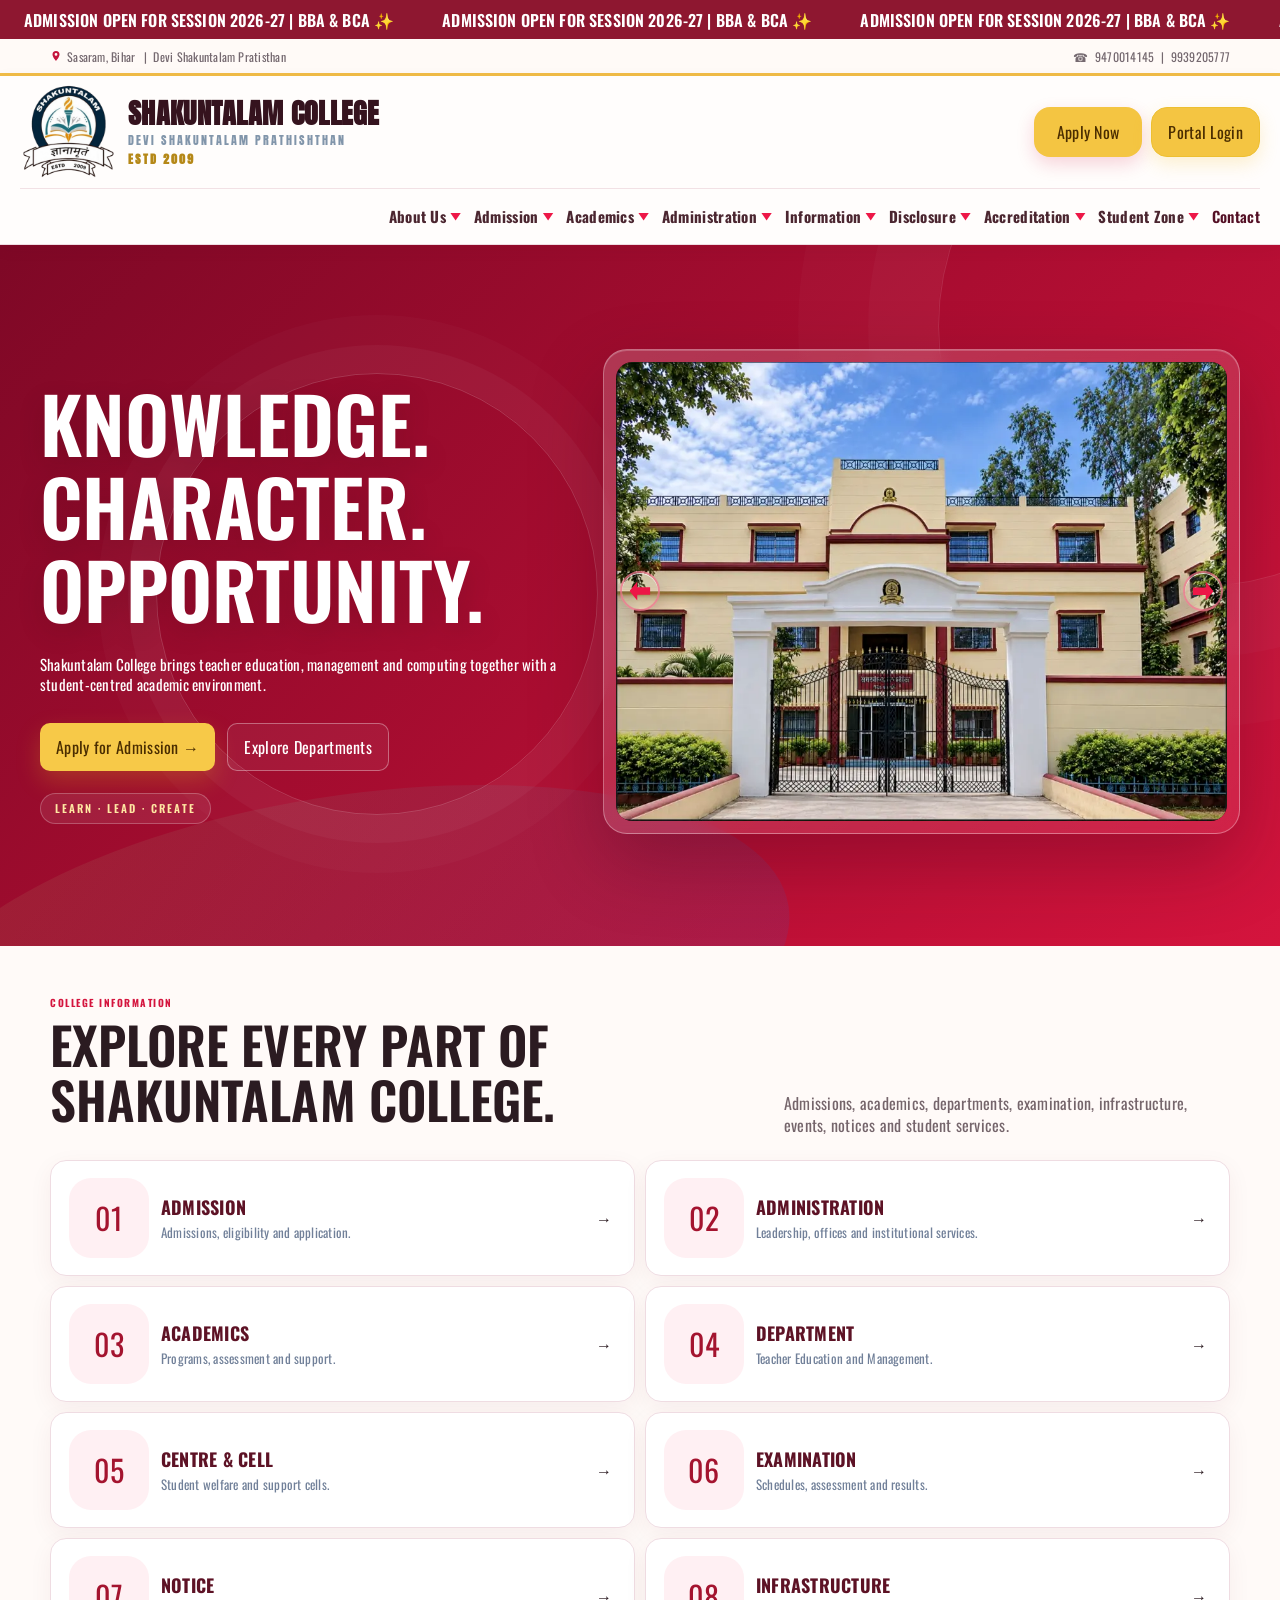
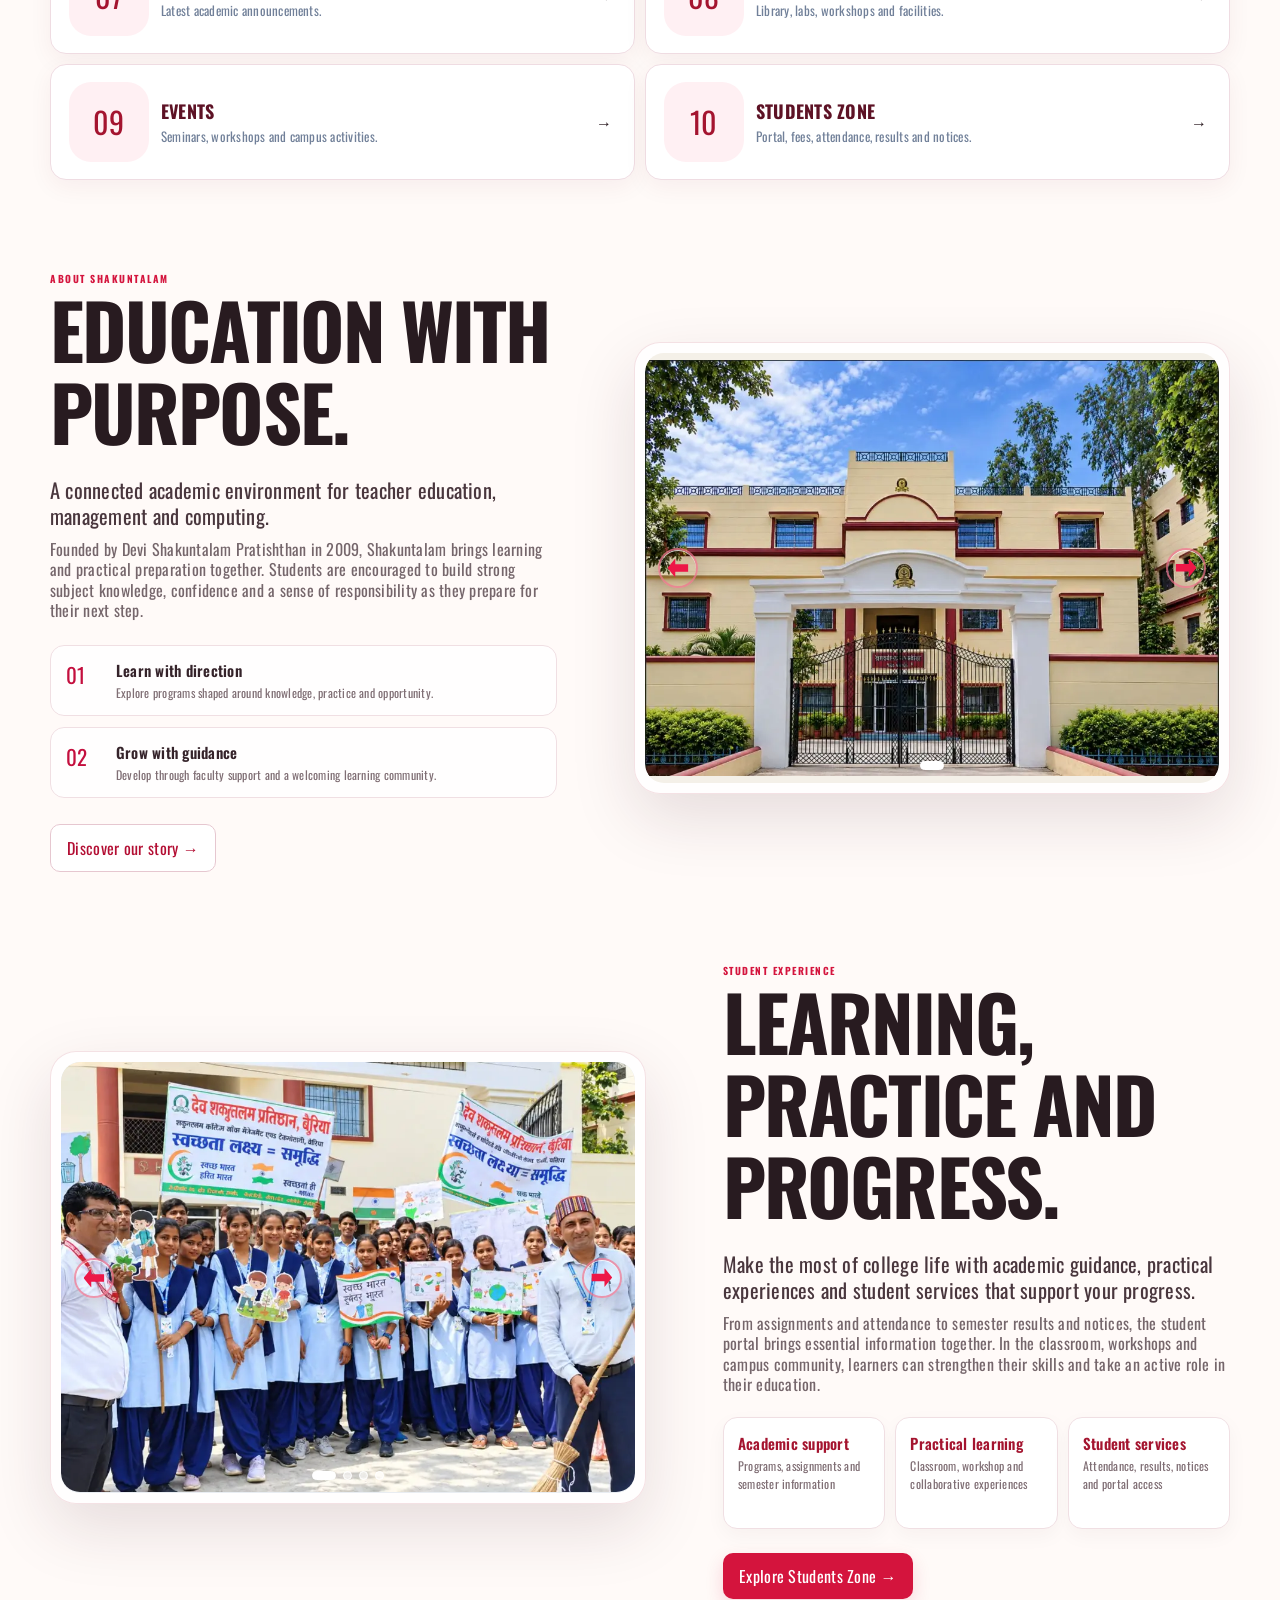
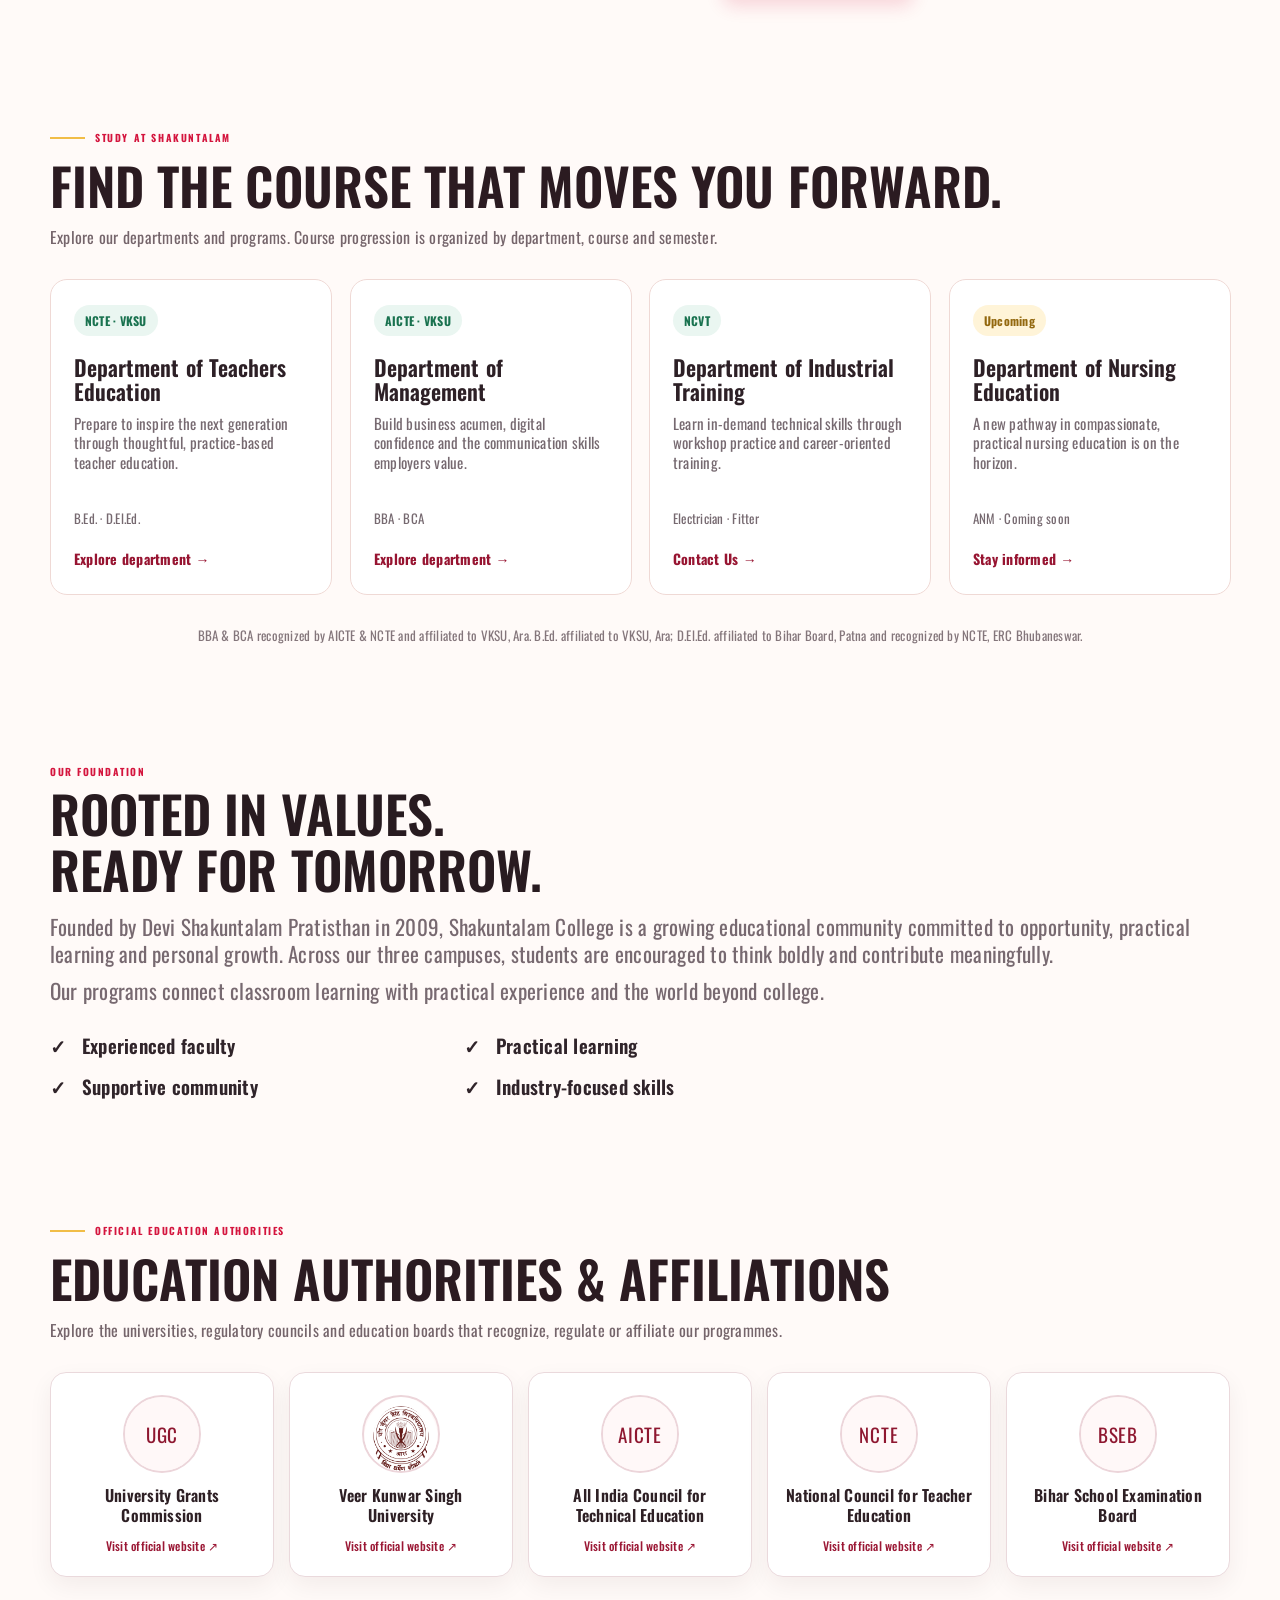
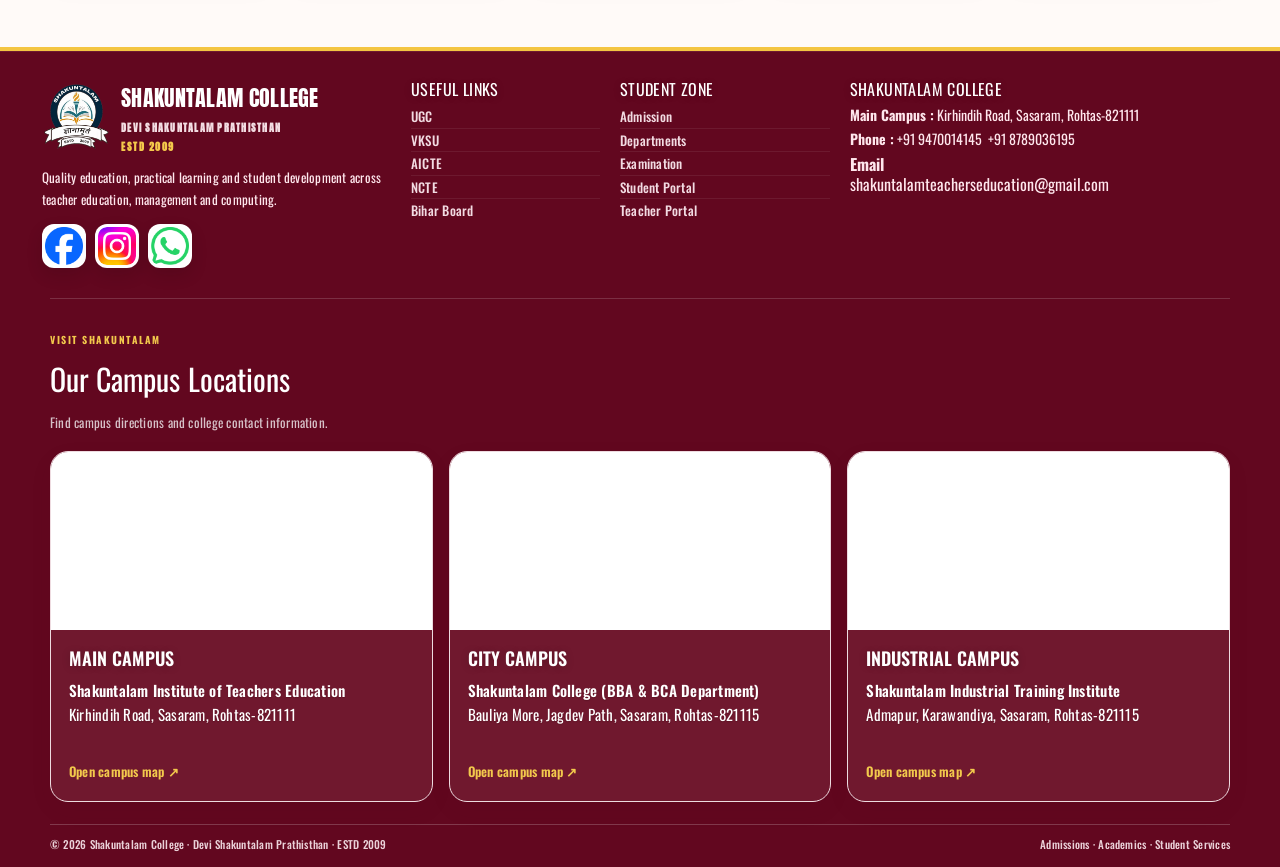
==== commit a71c6a68: "Add files via upload" ====
--- a/index.html
+++ b/index.html
@@ -6,10 +6,10 @@
 <meta name="description" content="Shakuntalam College college website demo — academics, admissions, notices and student ERP portals.">
 <link rel="preconnect" href="https://fonts.googleapis.com"><link rel="preconnect" href="https://fonts.gstatic.com" crossorigin>
 <link href="https://fonts.googleapis.com/css2?family=Anton&family=Oswald:wght@400;500;600;700&display=swap" rel="stylesheet">
-<link rel="stylesheet" href="styles.css?v=137">
+<link rel="stylesheet" href="styles.css?v=186">
 </head>
 <body>
 <div id="app"></div>
-<script src="app.js?v=102"></script><script src="final-upgrade.js?v=119"></script><script src="assignment-files.js?v=93"></script>
+<script src="app.js?v=132"></script><script src="final-upgrade.js?v=137"></script><script src="assignment-files.js?v=93"></script>
 </body>
 </html>
--- a/styles.css
+++ b/styles.css
@@ -38,7 +38,7 @@
 @media(max-width:700px){.hero{padding:74px 0 90px}.hero h1{font-size:50px}.hero-card img{height:290px}.section{}.page-hero h1{font-size:48px}}
 /* ===== Final Shakuntalam College UI layer ===== */
 :root{--navy:#062452;--blue:#0b66d4;--sky:#edf6ff;--gold:#f1c40f;--paper:#f8fbff;}
-body{}.topbar,.links a,.btn,.kicker,.eyebrow,.pill,.tag,.date,.muted,small,input,select,textarea,table,.footer p,.footer a{font-family:'Oswald',sans-serif}h1,h2,h3,h4,.brand,.brand span,.metric b,.quote{font-family:'Oswald',sans-serif}.brand{font-weight:700;letter-spacing:.035em}.brand small{font-family:'Oswald',sans-serif;font-weight:500;letter-spacing:.18em}.brand-logo{}.footer .brand-logo{}.navin{}.links{}.nav-drop>a{}.drop-menu{position:absolute;left:0;pointer-events:none;}.nav-drop:hover .drop-menu,.nav-drop:focus-within .drop-menu{opacity:1;pointer-events:auto;transform:none}.drop-menu a{white-space:nowrap}.drop-menu a:hover{}.hero-brand{}.hero h1,.page-hero h1,.section h2,.course-body h3,.facility h3,.quote,.info-block h2{font-family:'Oswald',sans-serif;font-weight:600;letter-spacing:-.02em}.hero h1{font-weight:600}.hero h1 span{font-family:'Oswald',sans-serif;font-style:normal;font-weight:700}.hero-links{display:flex;gap:10px;flex-wrap:wrap;margin-top:24px}.hero-links a{color:#fff;border-bottom:1px solid rgba(255,255,255,.35);padding-bottom:3px;font-size:12px}.mega-links{display:grid;grid-template-columns:repeat(2,1fr);}.mega-link{display:grid;grid-template-columns:44px 1fr 20px;align-items:center;gap:12px;border:1px solid var(--line);border-radius:15px;background:#fff;box-shadow:0 8px 25px rgba(10,35,70,.035);transition:.2s}.mega-link:hover{box-shadow:0 16px 35px rgba(10,35,70,.08)}.mega-link b{display:block;}.mega-link small{display:block;color:#718099;margin-top:4px;line-height:1.35}.mega-no{display:grid;place-items:center;width:38px;height:38px;border-radius:11px;background:#edf5ff;font-size:12px}.admission-card{background:linear-gradient(145deg,#fff,#f0f6ff);border:1px solid #d7e6f7}.social-grid{display:grid;grid-template-columns:repeat(3,1fr);gap:15px}.social-grid a{display:flex;flex-direction:column;gap:7px;padding:22px;border:1px solid var(--line);border-radius:17px;background:#fff;box-shadow:0 10px 30px rgba(10,35,70,.04)}.social-grid a:hover{border-color:#b7d2f1;transform:translateY(-2px)}.social-grid b{font-size:19px}.social-grid span{font-size:12px;color:#718099}.socials{display:flex;gap:8px;flex-wrap:wrap;margin-top:18px}.socials a{background:rgba(255,255,255,.05);font-size:11px}.map-wrap{display:grid;grid-template-columns:1fr 1.5fr;gap:22px;align-items:center;border-top:1px solid #142b48;padding-top:30px;margin-top:30px}.map-wrap iframe{width:100%;height:220px;border:0;border-radius:18px;filter:saturate(.8)}.info-long{display:grid;grid-template-columns:repeat(2,1fr);gap:18px}.info-block{}.info-block h2{font-size:31px;margin:8px 0}.mini-input{width:75px!important;padding:7px!important;border:1px solid var(--line);border-radius:7px}.quick-grid{grid-template-columns:repeat(2,1fr)}.footer{}.footer h3{}.table-wrap{overflow:auto}.table{min-width:820px}.hero-card img{object-position:center}.menu-section{background:linear-gradient(180deg,#fff,#f7fbff)}
+body{}.topbar,.links a,.btn,.kicker,.eyebrow,.pill,.tag,.date,.muted,small,input,select,textarea,table,.footer p,.footer a{font-family:'Oswald',sans-serif}h1,h2,h3,h4,.brand,.brand span,.metric b,.quote{font-family:'Oswald',sans-serif}.brand{font-weight:700;letter-spacing:.035em}.brand small{font-family:'Oswald',sans-serif;font-weight:500;letter-spacing:.18em}.brand-logo{}.footer .brand-logo{}.navin{}.links{}.nav-drop>a{}.drop-menu{position:absolute;left:0;pointer-events:none;}.nav-drop:hover .drop-menu,.nav-drop:focus-within .drop-menu{opacity:1;pointer-events:auto;transform:none}.drop-menu a{white-space:nowrap}.drop-menu a:hover{}.hero-brand{}.hero h1,.page-hero h1,.section h2,.course-body h3,.facility h3,.quote,.info-block h2{font-family:'Oswald',sans-serif;font-weight:600;letter-spacing:-.02em}.hero h1{font-weight:600}.hero h1 span{font-family:'Oswald',sans-serif;font-style:normal;font-weight:700}.hero-links{display:flex;gap:10px;flex-wrap:wrap;margin-top:24px}.hero-links a{color:#fff;border-bottom:1px solid rgba(255,255,255,.35);padding-bottom:3px;font-size:12px}.mega-links{display:grid;grid-template-columns:repeat(2,1fr);}.mega-link{display:grid;grid-template-columns:80px minmax(0,1fr) 20px;align-items:center;gap:12px;border:1px solid var(--line);border-radius:15px;background:#fff;box-shadow:0 8px 25px rgba(10,35,70,.035);transition:.2s}.mega-link:hover{box-shadow:0 16px 35px rgba(10,35,70,.08)}.mega-link b{display:block;}.mega-link small{display:block;color:#718099;margin-top:4px;line-height:1.35}.admission-card{background:linear-gradient(145deg,#fff,#f0f6ff);border:1px solid #d7e6f7}.social-grid{display:grid;grid-template-columns:repeat(3,1fr);gap:15px}.social-grid a{display:flex;flex-direction:column;gap:7px;padding:22px;border:1px solid var(--line);border-radius:17px;background:#fff;box-shadow:0 10px 30px rgba(10,35,70,.04)}.social-grid a:hover{border-color:#b7d2f1;transform:translateY(-2px)}.social-grid b{font-size:19px}.social-grid span{font-size:12px;color:#718099}.socials{display:flex;gap:8px;flex-wrap:wrap;margin-top:18px}.socials a{background:rgba(255,255,255,.05);font-size:11px}.map-wrap{display:grid;grid-template-columns:1fr 1.5fr;gap:22px;align-items:center;border-top:1px solid #142b48;padding-top:30px;margin-top:30px}.map-wrap iframe{width:100%;height:220px;border:0;border-radius:18px;filter:saturate(.8)}.info-long{display:grid;grid-template-columns:repeat(2,1fr);gap:18px}.info-block{}.info-block h2{font-size:31px;margin:8px 0}.mini-input{width:75px!important;padding:7px!important;border:1px solid var(--line);border-radius:7px}.quick-grid{grid-template-columns:repeat(2,1fr)}.footer{}.footer h3{}.table-wrap{overflow:auto}.table{min-width:820px}.hero-card img{object-position:center}.menu-section{background:linear-gradient(180deg,#fff,#f7fbff)}
 @media(max-width:1000px){.mega-links,.info-long{grid-template-columns:1fr 1fr}.social-grid{grid-template-columns:1fr 1fr}.map-wrap{grid-template-columns:1fr}.links{display:none}}
 @media(max-width:650px){.mega-links,.info-long,.social-grid{grid-template-columns:1fr}.brand-logo{}.brand{font-size:13px}.brand small{font-size:7px}.map-wrap iframe{height:190px}.hero-links{gap:8px}}
 
@@ -88,7 +88,7 @@
 :root{--primary:#a4142f;--primary-2:#7e0d23;--accent:#d8aa27;--ink:#2a1720;--line:#ead9de;--muted:#75656b}
 body{}
 .topbar{background:#65091d!important}.nav{background:rgba(255,250,250,.97)!important;border-bottom:1px solid #ead9de!important}.links>a,.nav-drop>a{color:#681126!important}.links>a:hover,.nav-drop>a:hover{color:#a4142f!important}.links{align-items:flex-end!important}.links>a,.nav-drop>a{transform:translateY(8px);font-size:15px!important}.nav-drop{transform:translateY(8px)}.drop-menu{top:82px!important;border-color:#e3cbd2!important}.drop-menu a:hover{background:#fff0f3!important;color:#a4142f!important}
-.btn-primary,.btn-gold{background:linear-gradient(135deg,#a4142f,#7e0d23)!important;color:#fff!important;border-color:#a4142f!important}.btn-outline{border-color:#b52b46!important;color:#9d1832!important}.btn-outline:hover{background:#a4142f!important;color:#fff!important}.hero-brand{background:linear-gradient(135deg,#4e0819 0%,#8e1730 52%,#b32945 100%)!important}.hero h1 span{color:#f1cc55!important}.eyebrow,.kicker{color:#a4142f}.hero .eyebrow{color:#ffe5ea}.mega-link:hover{background:#fff4f6!important}.mega-no{color:#a4142f!important}.mega-link b{color:#5d1225!important}.section.dark-section{background:linear-gradient(135deg,#4c0718,#7e0d23)!important}.side{background:linear-gradient(180deg,#420616,#700d25 58%,#330510)!important}.side nav a.active{background:linear-gradient(90deg,#a4142f,#7c0d24)!important}.side-icon{background:rgba(255,255,255,.1)!important}.side nav a:hover{background:rgba(255,255,255,.09)!important}.portal-main .topline h1{}.metric b{}.tag.green{}.assignment-icon,.subject-icon{background:#fff0f3!important;color:#a4142f!important}.pay-now-btn{color:#fff!important}.upi-choice button:last-child{background:#a4142f!important}.progress i{background:linear-gradient(90deg,#a4142f,#e0ad25)!important}.profile-hero{background:linear-gradient(135deg,#fff0f3,#fffaf1)!important;border-color:#efd5dc!important}.profile-avatar{border-color:#d5a0ad!important}.result-sem-card:hover{border-color:#a4142f!important;box-shadow:0 15px 30px rgba(164,20,47,.12)!important}.attendance-alert.show{border-color:#e4a3b1!important;background:#fff0f3!important;color:#7b1730!important}.attendance-controls-grid{display:grid;grid-template-columns:repeat(2,minmax(220px,1fr));gap:15px;margin:16px 0}.attendance-controls-grid label{display:grid;gap:7px;font:13px 'Oswald';color:#694552}.attendance-controls-grid select{padding:12px;border:1px solid #e2cdd3;border-radius:10px;background:#fff}.attendance-legend{display:flex;gap:18px;flex-wrap:wrap;padding:10px 0;font:12px 'Oswald';color:#755d67}.subject-attendance-grid{display:grid;grid-template-columns:repeat(2,1fr);gap:15px}.subject-att-card{display:grid;grid-template-columns:50px 1fr;gap:12px;align-items:center;border:1px solid var(--line);border-radius:16px;padding:15px;background:#fff}.subject-icon{width:50px;height:50px;border-radius:14px;display:grid;place-items:center;font-size:22px}.subject-att-card h3{margin:0 0 7px;font-family:'Anton'}.subject-att-card p{display:flex;gap:15px;margin:0 0 8px;font:12px 'Oswald';color:#77636c}.subject-att-card strong{display:block;margin-top:5px;font:20px 'Anton';color:#a4142f}.progress{height:7px;background:#f1e4e8;border-radius:20px;overflow:hidden}.progress i{display:block;height:100%;border-radius:20px}.notice-assets{display:flex;gap:8px;align-items:center;flex-wrap:wrap;margin-top:8px}.notice-assets img{width:70px;height:50px;object-fit:cover;border-radius:8px;border:1px solid var(--line)}.btn-sm{padding:6px 9px!important;font-size:11px!important}.admin-notice-row{display:flex;justify-content:space-between;align-items:center;padding:13px 0;border-bottom:1px solid var(--line)}.admin-notice-row small{display:block;color:var(--muted);margin-top:3px}.profile-shell{display:grid;gap:18px}.profile-hero{display:flex;align-items:center;gap:18px;padding:22px;border:1px solid var(--line);border-radius:22px}.profile-hero h2{margin:4px 0;font-family:'Anton';font-size:34px}.profile-avatar{width:90px;height:90px;border-radius:22px;border:3px solid #d8a9b4;overflow:hidden;display:grid;place-items:center;background:#fff;font-size:42px}.profile-avatar img{width:100%;height:100%;object-fit:cover}.profile-grid{display:grid;grid-template-columns:repeat(2,minmax(0,1fr));gap:14px;background:#fff;border:1px solid var(--line);border-radius:22px;padding:22px}.profile-field{display:grid;gap:7px}.profile-field.wide{grid-column:1/-1}.pf-label{display:flex;align-items:center;gap:8px;font:12px 'Oswald';font-weight:700;color:#6b4d58}.pf-label i{font-style:normal;font-size:18px}.profile-field input{padding:11px 12px;border:1px solid #e0cbd2;border-radius:10px;font-family:'Oswald';background:#fff}.profile-field input:disabled{background:#f8f2f4;color:#7c6870}.profile-mini-img{width:70px;height:50px;object-fit:cover;border-radius:8px;border:1px solid var(--line)}.profile-actions{grid-column:1/-1;display:flex;gap:10px;justify-content:flex-end;padding-top:8px}.profile-security{padding:20px}.result-sem-grid{display:grid;grid-template-columns:repeat(3,1fr);gap:16px}.result-sem-card{display:block;background:#fff;border:1px solid var(--line);border-radius:18px;padding:20px;text-decoration:none;color:inherit;transition:.18s}.result-sem-card span{font:12px 'Oswald';color:#a4142f;font-weight:700}.result-sem-card h3{font:26px 'Anton';margin:10px 0 6px}.result-sem-card p{color:var(--muted);min-height:22px}.result-sem-card b{font:12px 'Oswald';color:#a4142f}.result-header{display:flex;justify-content:space-between;align-items:center;gap:20px;margin-bottom:18px}.result-header h2{font:34px 'Anton';margin:4px 0}.result-sheet{background:#fff;border:1px solid var(--line);border-radius:20px;padding:22px}.result-student{display:grid;grid-template-columns:120px 1fr 100px 1fr;gap:10px;padding:14px;background:#fff4f6;border-radius:12px;margin-bottom:18px;font:13px 'Oswald'}.fee-config-course{padding:14px 0;border-bottom:1px solid var(--line)}.fee-config-course>.form-grid{margin-top:10px}.builder-v3 .builder-panel{border-top:5px solid #a4142f}.preview-hero{background:#720d24!important}.attendance-submit-actions{gap:10px}
+.btn-primary,.btn-gold{background:linear-gradient(135deg,#a4142f,#7e0d23)!important;color:#fff!important;border-color:#a4142f!important}.btn-outline{border-color:#b52b46!important;color:#9d1832!important}.btn-outline:hover{background:#a4142f!important;color:#fff!important}.hero-brand{background:linear-gradient(135deg,#4e0819 0%,#8e1730 52%,#b32945 100%)!important}.hero h1 span{color:#f1cc55!important}.eyebrow,.kicker{color:#a4142f}.hero .eyebrow{color:#ffe5ea}.mega-link:hover{background:#fff4f6!important}.mega-link b{color:#5d1225!important}.section.dark-section{background:linear-gradient(135deg,#4c0718,#7e0d23)!important}.side{background:linear-gradient(180deg,#420616,#700d25 58%,#330510)!important}.side nav a.active{background:linear-gradient(90deg,#a4142f,#7c0d24)!important}.side-icon{background:rgba(255,255,255,.1)!important}.side nav a:hover{background:rgba(255,255,255,.09)!important}.portal-main .topline h1{}.metric b{}.tag.green{}.assignment-icon,.subject-icon{background:#fff0f3!important;color:#a4142f!important}.pay-now-btn{color:#fff!important}.upi-choice button:last-child{background:#a4142f!important}.progress i{background:linear-gradient(90deg,#a4142f,#e0ad25)!important}.profile-hero{background:linear-gradient(135deg,#fff0f3,#fffaf1)!important;border-color:#efd5dc!important}.profile-avatar{border-color:#d5a0ad!important}.result-sem-card:hover{border-color:#a4142f!important;box-shadow:0 15px 30px rgba(164,20,47,.12)!important}.attendance-alert.show{border-color:#e4a3b1!important;background:#fff0f3!important;color:#7b1730!important}.attendance-controls-grid{display:grid;grid-template-columns:repeat(2,minmax(220px,1fr));gap:15px;margin:16px 0}.attendance-controls-grid label{display:grid;gap:7px;font:13px 'Oswald';color:#694552}.attendance-controls-grid select{padding:12px;border:1px solid #e2cdd3;border-radius:10px;background:#fff}.attendance-legend{display:flex;gap:18px;flex-wrap:wrap;padding:10px 0;font:12px 'Oswald';color:#755d67}.subject-attendance-grid{display:grid;grid-template-columns:repeat(2,1fr);gap:15px}.subject-att-card{display:grid;grid-template-columns:50px 1fr;gap:12px;align-items:center;border:1px solid var(--line);border-radius:16px;padding:15px;background:#fff}.subject-icon{width:50px;height:50px;border-radius:14px;display:grid;place-items:center;font-size:22px}.subject-att-card h3{margin:0 0 7px;font-family:'Anton'}.subject-att-card p{display:flex;gap:15px;margin:0 0 8px;font:12px 'Oswald';color:#77636c}.subject-att-card strong{display:block;margin-top:5px;font:20px 'Anton';color:#a4142f}.progress{height:7px;background:#f1e4e8;border-radius:20px;overflow:hidden}.progress i{display:block;height:100%;border-radius:20px}.notice-assets{display:flex;gap:8px;align-items:center;flex-wrap:wrap;margin-top:8px}.notice-assets img{width:70px;height:50px;object-fit:cover;border-radius:8px;border:1px solid var(--line)}.btn-sm{padding:6px 9px!important;font-size:11px!important}.admin-notice-row{display:flex;justify-content:space-between;align-items:center;padding:13px 0;border-bottom:1px solid var(--line)}.admin-notice-row small{display:block;color:var(--muted);margin-top:3px}.profile-shell{display:grid;gap:18px}.profile-hero{display:flex;align-items:center;gap:18px;padding:22px;border:1px solid var(--line);border-radius:22px}.profile-hero h2{margin:4px 0;font-family:'Anton';font-size:34px}.profile-avatar{width:90px;height:90px;border-radius:22px;border:3px solid #d8a9b4;overflow:hidden;display:grid;place-items:center;background:#fff;font-size:42px}.profile-avatar img{width:100%;height:100%;object-fit:cover}.profile-grid{display:grid;grid-template-columns:repeat(2,minmax(0,1fr));gap:14px;background:#fff;border:1px solid var(--line);border-radius:22px;padding:22px}.profile-field{display:grid;gap:7px}.profile-field.wide{grid-column:1/-1}.pf-label{display:flex;align-items:center;gap:8px;font:12px 'Oswald';font-weight:700;color:#6b4d58}.pf-label i{font-style:normal;font-size:18px}.profile-field input{padding:11px 12px;border:1px solid #e0cbd2;border-radius:10px;font-family:'Oswald';background:#fff}.profile-field input:disabled{background:#f8f2f4;color:#7c6870}.profile-mini-img{width:70px;height:50px;object-fit:cover;border-radius:8px;border:1px solid var(--line)}.profile-actions{grid-column:1/-1;display:flex;gap:10px;justify-content:flex-end;padding-top:8px}.profile-security{padding:20px}.result-sem-grid{display:grid;grid-template-columns:repeat(3,1fr);gap:16px}.result-sem-card{display:block;background:#fff;border:1px solid var(--line);border-radius:18px;padding:20px;text-decoration:none;color:inherit;transition:.18s}.result-sem-card span{font:12px 'Oswald';color:#a4142f;font-weight:700}.result-sem-card h3{font:26px 'Anton';margin:10px 0 6px}.result-sem-card p{color:var(--muted);min-height:22px}.result-sem-card b{font:12px 'Oswald';color:#a4142f}.result-header{display:flex;justify-content:space-between;align-items:center;gap:20px;margin-bottom:18px}.result-header h2{font:34px 'Anton';margin:4px 0}.result-sheet{background:#fff;border:1px solid var(--line);border-radius:20px;padding:22px}.result-student{display:grid;grid-template-columns:120px 1fr 100px 1fr;gap:10px;padding:14px;background:#fff4f6;border-radius:12px;margin-bottom:18px;font:13px 'Oswald'}.fee-config-course{padding:14px 0;border-bottom:1px solid var(--line)}.fee-config-course>.form-grid{margin-top:10px}.builder-v3 .builder-panel{border-top:5px solid #a4142f}.preview-hero{background:#720d24!important}.attendance-submit-actions{gap:10px}
 @media(max-width:850px){.profile-grid,.attendance-controls-grid{grid-template-columns:1fr}.profile-field.wide{grid-column:auto}.subject-attendance-grid,.result-sem-grid{grid-template-columns:1fr 1fr}.result-student{grid-template-columns:1fr 1fr}.links>a,.nav-drop>a{transform:none}.nav-drop{transform:none}}
 @media(max-width:600px){.subject-attendance-grid,.result-sem-grid{grid-template-columns:1fr}.profile-hero{align-items:flex-start}.result-header{flex-direction:column;align-items:flex-start}}
 
@@ -126,7 +126,7 @@
 .academic-student-grid{display:grid;grid-template-columns:repeat(2,1fr);gap:14px}.academic-student-card{display:grid;grid-template-columns:58px 1fr 20px;align-items:center;gap:12px;padding:16px;background:#fff;border:1px solid #ead7dd;border-radius:16px;text-decoration:none;color:inherit}.academic-student-card:hover{border-color:#a4142f;box-shadow:0 12px 28px rgba(164,20,47,.08)}.profile-avatar.small{width:54px;height:54px;border-radius:14px;font-size:24px}.academic-student-card b{display:block;font:400 21px 'Anton';color:#5c1327}.academic-student-card small,.academic-student-card span{display:block;font:11px 'Oswald';color:#80616d;margin-top:3px}.academic-student-card>strong{color:#a4142f}
 .marks-grid{display:grid;grid-template-columns:repeat(2,1fr);gap:14px;margin-bottom:18px}.marks-grid label{display:grid;gap:7px;padding:15px;border:1px solid #ead7dd;border-radius:14px;background:#fff8fa}.marks-grid label span{font:600 13px 'Oswald';color:#5c1327}.marks-grid input{border:1px solid #dec5cd;border-radius:10px;padding:11px}.marks-grid small{color:#8b6d77;font:10px 'Oswald'}
 .gallery-intro{margin-bottom:30px}.gallery-month{margin:35px 0}.gallery-month-grid{grid-template-columns:repeat(4,1fr)}.gallery-month-grid figure,.gallery-admin-card{margin:0;background:#fff;border:1px solid #ead7dd;border-radius:16px;overflow:hidden;box-shadow:0 8px 25px rgba(85,15,35,.05)}.gallery-month-grid figure img,.gallery-admin-card>img{display:block;width:100%;height:210px;object-fit:cover}.gallery-month-grid figcaption,.gallery-admin-card figcaption{display:flex;flex-direction:column;gap:4px;padding:12px 13px}.gallery-month-grid figcaption b,.gallery-admin-card figcaption b{font:600 14px 'Oswald';color:#5c1327}.gallery-month-grid figcaption small,.gallery-admin-card figcaption small{font:11px 'Oswald';color:#80616d}.gallery-admin-grid{display:grid;grid-template-columns:repeat(4,1fr);gap:15px;margin-top:20px}.gallery-admin-card figcaption button{margin-top:6px;align-self:flex-start}
-.profile-signature{max-width:180px;max-height:70px;object-fit:contain;border:1px solid #ead7dd;border-radius:8px;background:#fff;padding:4px}.audit-row{padding:10px 12px;border-left:3px solid #a4142f;background:#fff5f7;border-radius:8px;font:12px 'Oswald';color:#5d404b}.teacher-admin-card .profile-avatar{margin-bottom:10px}
+.profile-signature{max-width:180px;max-height:70px;object-fit:contain;border:1px solid #ead7dd;border-radius:8px;background:#fff;padding:4px}.audit-row{padding:10px 12px;border:1px solid #f0dfe3;background:#fff5f7;border-radius:8px;font:12px 'Oswald';color:#5d404b}.teacher-admin-card .profile-avatar{margin-bottom:10px}
 @media(max-width:1150px){.final-links{gap:18px!important;font-size:16px!important}.final-nav .brand-logo{width:82px!important;height:82px!important}.final-nav .brand-copy strong{font-size:24px!important}.gallery-month-grid,.gallery-admin-grid{grid-template-columns:repeat(3,1fr)}}
 @media(max-width:900px){.nav-menu-row{justify-content:flex-start}.final-links{overflow-x:auto;justify-content:flex-start!important;padding-bottom:3px}.hierarchy-grid,.course-grid{grid-template-columns:1fr 1fr}.semester-grid-final{grid-template-columns:repeat(2,1fr)}.academic-student-grid{grid-template-columns:1fr}.gallery-month-grid,.gallery-admin-grid{grid-template-columns:repeat(2,1fr)}.marks-grid{grid-template-columns:1fr}}
 @media(max-width:650px){.nav-brand-row{align-items:center}.final-nav .brand-logo{width:65px!important;height:65px!important}.final-nav .brand-copy strong{font-size:19px!important}.final-nav .brand-copy small{font-size:8px!important;letter-spacing:1px!important}.final-nav .brand-copy em{font-size:8px!important}.final-nav .nav-actions .btn-gold{display:none}.final-links{font-size:15px!important;gap:20px!important}.hierarchy-grid,.course-grid,.semester-grid-final,.gallery-month-grid,.gallery-admin-grid{grid-template-columns:1fr}.hierarchy-head{align-items:flex-start;flex-direction:column}.final-side{position:relative!important;height:auto!important}.portal{grid-template-columns:1fr!important}.side.final-side nav{grid-template-columns:1fr 1fr!important}.profile-grid{grid-template-columns:1fr}.marks-grid{grid-template-columns:1fr}}
@@ -310,7 +310,7 @@
 .student-attendance-hero h2,.attendance-banner h2{letter-spacing:.005em!important}
 .student-attendance-stats,.attendance-overview-cards{align-items:stretch!important;gap:12px!important}
 .student-attendance-stats .attendance-stat,.attendance-overview-cards .attendance-stat{position:relative!important;align-content:center!important;gap:6px!important;min-height:112px!important;padding:17px 18px!important;border:1px solid #efdee2!important;border-radius:17px!important;background:#fff!important;box-shadow:0 6px 18px rgba(76,20,36,.035)!important}
-.student-attendance-stats .attendance-stat:before,.attendance-overview-cards .attendance-stat:before{content:"";position:absolute;inset:0 auto 0 0;width:4px;border-radius:17px 0 0 17px;background:#b3123d}
+
 .student-attendance-stats .attendance-stat small,.attendance-overview-cards .attendance-stat small{font-size:10px!important;letter-spacing:.1em!important}
 .student-attendance-stats .attendance-stat b,.attendance-overview-cards .attendance-stat b{font-size:27px!important}
 .attendance-stat-link:hover,.attendance-stat-link:focus-visible{box-shadow:0 12px 24px rgba(91,14,36,.08)!important}
@@ -671,8 +671,8 @@
 .mega-links{gap:10px!important}
 .mega-link{padding:17px 18px!important}
 .mega-link:hover{border-color:#e9aebc!important;transform:translateY(-2px)!important}
-.mega-no,.icon{background:var(--v4-red-soft)!important;color:var(--v4-red)!important}
-.notice-list .notice{border-left:4px solid var(--v4-red)!important}
+.icon{background:var(--v4-red-soft)!important;color:var(--v4-red)!important}
+
 .table thead th{background:#fff0f3!important;color:#7f1731!important;border-bottom:1px solid #eccdd6!important}
 .table tbody tr:hover{background:#fff8f9!important}
 .tag.red{background:#ffe6ed!important;color:#ad1239!important}
@@ -742,16 +742,16 @@
 /* Examination hub */
 .exam-hub .exam-intro{padding:24px!important;margin-bottom:18px!important;border-top:4px solid var(--v4-red)!important}
 .exam-page-grid{display:grid!important;grid-template-columns:repeat(3,minmax(0,1fr))!important;gap:14px!important}
-.exam-page-card{display:grid!important;grid-template-columns:42px 1fr 24px!important;align-items:start!important;gap:13px!important;padding:18px!important;text-decoration:none!important;color:inherit!important;transition:.18s ease!important}
+.exam-page-card{display:grid!important;grid-template-columns:80px minmax(0,1fr) 24px!important;align-items:start!important;gap:13px!important;padding:18px!important;text-decoration:none!important;color:inherit!important;transition:.18s ease!important}
 .exam-page-card:hover{transform:translateY(-3px)!important;border-color:#dfa5b4!important;background:#fff6f8!important}
-.exam-page-no,.exam-detail-no{width:38px!important;height:38px!important;display:grid!important;place-items:center!important;border-radius:11px!important;background:#ffe8ee!important;color:var(--v4-red)!important;font:700 11px 'Oswald',sans-serif!important}
+
 .exam-page-card b{display:block!important;font:700 18px 'Oswald',sans-serif!important;color:#351d25!important;margin-bottom:5px!important}
 .exam-page-card small{display:block!important;color:#7d6970!important;font-size:12px!important;line-height:1.5!important}
 .exam-page-card strong{color:var(--v4-red)!important;font-size:20px!important}
 .exam-detail-grid{display:grid!important;grid-template-columns:repeat(3,minmax(0,1fr))!important;gap:14px!important;margin-top:18px!important}
 .exam-detail-card{padding:20px!important}
 .exam-detail-card h2{font-size:20px!important;margin:13px 0 7px!important}
-.exam-demo-note{margin-top:18px!important;border-left:4px solid var(--v4-red)!important}
+.exam-demo-note{margin-top:18px!important}
 
 @media(max-width:1000px){
   .exam-page-grid,.exam-detail-grid{grid-template-columns:repeat(2,minmax(0,1fr))!important}
@@ -1370,7 +1370,7 @@
 .leadership-hub-grid{display:grid;gap:20px}
 .leader-card{position:relative;display:flex;flex-direction:column;align-items:flex-start;min-height:300px;padding:28px;overflow:hidden;transition:transform .2s ease,box-shadow .2s ease}
 .leader-card:hover{transform:translateY(-4px);box-shadow:0 18px 42px rgba(75,8,28,.12)}
-.leader-number{position:absolute;right:22px;top:15px;color:#f6e9eb;font:400 62px 'Anton',sans-serif;line-height:1}
+
 .numbered-card{}
 
 
@@ -1388,14 +1388,14 @@
 .leader-signoff small{font-size:15px}
 @media(max-width:850px){.leadership-admin-grid,.leadership-hub-grid{grid-template-columns:1fr 1fr}}
 @media(max-width:600px){.leadership-admin-grid,.leadership-hub-grid{grid-template-columns:1fr}.leadership-admin-card,.leader-card{min-height:0}.leadership-message p{font-size:16px;line-height:1.75}}
-.academic-info-grid,.department-list-grid{display:grid;grid-template-columns:repeat(2,minmax(0,1fr));gap:20px}
+.academic-info-grid{display:grid;grid-template-columns:repeat(2,minmax(0,1fr));gap:20px}.department-list-grid{display:grid;grid-template-columns:minmax(0,1fr);gap:16px}
 .academic-info-card,.department-list-card{display:flex;flex-direction:column;align-items:flex-start;min-height:245px;padding:27px}
 .academic-info-card h2,.department-list-card h2{margin:12px 0 8px;color:#2d2026;font-size:clamp(23px,2.1vw,31px);line-height:1.18}
 .academic-info-card p,.department-list-card p{flex:1;line-height:1.65}
 .academic-info-card .btn,.department-list-card .btn{margin-top:16px}
 .department-course-tags{display:flex;flex-wrap:wrap;gap:8px;margin:10px 0 2px}
 .department-course-tags span{padding:7px 11px;border-radius:999px;background:#f9edf0;color:#89152f;font-size:13px;font-weight:600}
-.department-list-card .pill.upcoming{background:#fff3d0;color:#8c6411}
+.department-list-card .pill.upcoming{display:inline-flex;align-items:center;justify-content:center;margin:0;padding:6px 9px;border:0!important;border-radius:999px;background:#fff3d0!important;color:#8c6411!important;font:800 11px/1.2 'Anton',sans-serif!important;letter-spacing:.04em!important;text-transform:none!important}
 @media(max-width:650px){.academic-info-grid,.department-list-grid{grid-template-columns:1fr}.academic-info-card,.department-list-card{min-height:0;padding:22px}}
 .students-zone-section .academic-info-grid{align-items:start}
 .students-zone-section .academic-info-card{min-height:0;padding:24px}
@@ -1405,16 +1405,16 @@
 @media(max-width:620px){.footer-campus-grid,.footer-grid{grid-template-columns:1fr}.footer-campus-card iframe{height:190px}.footer-campus-info p{min-height:0}.footer-campus-heading h2{font-size:26px!important}}
 .info-block{}.info-block p{font-size:16px!important;margin-top:14px!important}
 @media(max-width:650px){.info-block{min-height:0;padding:22px!important}.info-block p{font-size:15px!important;line-height:1.65!important}}
-.about-feature-grid{display:grid;grid-template-columns:minmax(0,1.15fr) minmax(300px,.85fr);gap:24px;align-items:stretch}.about-story-card,.about-facts-card{padding:28px!important}.about-campus-image{display:block;width:100%;height:clamp(250px,32vw,430px);object-fit:cover;border-radius:16px;margin-bottom:24px}.about-story-card h2,.about-two-col h2,.about-community h2,.about-next h2{font-family:'Anton',sans-serif;text-transform:uppercase;letter-spacing:.01em;color:#341b24;font-size:clamp(30px,3.2vw,48px);line-height:1.12;margin:10px 0 16px}.about-story-card p,.about-section .muted,.about-section .lead{font-family:'Oswald',sans-serif;line-height:1.8}.about-story-card p{color:#796a70}.about-facts-card{display:flex;flex-direction:column}.about-fact{display:flex;flex-direction:column;gap:5px;padding:23px 0;border-bottom:1px solid var(--v4-line)}.about-fact:last-child{border-bottom:0}.about-fact strong{font:400 clamp(34px,4vw,52px)/1 'Anton',sans-serif;color:#341b24}.about-fact span{font:400 16px/1.5 'Oswald',sans-serif;color:#796a70}.about-section{padding-top:78px;padding-bottom:78px}.about-two-col{display:grid;grid-template-columns:.85fr 1.15fr;gap:52px;align-items:start}.about-two-col p{margin:0 0 18px}.about-tint{background:linear-gradient(135deg,#fff8f8,#fffdf9)}.about-pillar-grid{display:grid;grid-template-columns:repeat(3,1fr);gap:18px}.about-pillar{padding:25px!important}.about-pillar-number{font:400 32px 'Anton',sans-serif;color:#c4143b}.about-pillar h3{font:400 25px 'Anton',sans-serif;text-transform:uppercase;color:#341b24;margin:12px 0}.about-pillar p{font:400 16px/1.75 'Oswald',sans-serif;color:#796a70}.about-community{}.about-community .lead{max-width:780px}.about-community>.muted{max-width:850px}.about-values{display:flex;flex-wrap:wrap;gap:10px;margin-top:26px}.about-values span{padding:10px 15px;border-radius:999px;background:#fbedef;color:#8d1432;font:500 14px 'Oswald',sans-serif}.about-next{display:flex;justify-content:space-between;gap:40px;align-items:center;padding:32px;border:1px solid var(--v4-line);border-radius:20px;background:#fff;box-shadow:0 7px 24px rgba(112,10,39,.055)}.about-next>div:first-child{max-width:760px}.about-next p{max-width:700px}.about-next-actions{display:flex;flex-direction:column;gap:12px;min-width:220px}.about-next-actions .btn{justify-content:center;text-align:center}
-@media(max-width:850px){.about-feature-grid,.about-two-col{grid-template-columns:1fr;gap:22px}.about-pillar-grid{grid-template-columns:1fr 1fr}.about-next{align-items:flex-start;flex-direction:column}.about-next-actions{flex-direction:row;flex-wrap:wrap}}
-@media(max-width:560px){.about-story-card,.about-facts-card{padding:20px!important}.about-section{padding-top:52px;padding-bottom:52px}.about-pillar-grid{grid-template-columns:1fr}.about-next{padding:22px}.about-next-actions{flex-direction:column;width:100%}.about-next-actions .btn{width:100%}}
+.about-feature-grid{display:grid;grid-template-columns:minmax(0,1.15fr) minmax(300px,.85fr);gap:24px;align-items:stretch}.about-story-card,.about-facts-card{padding:28px!important}.about-campus-image{display:block;width:100%;height:clamp(250px,32vw,430px);object-fit:cover;border-radius:16px;margin-bottom:24px}.about-story-card h2,.about-two-col h2,.about-community h2,.about-next h2{font-family:'Anton',sans-serif;text-transform:uppercase;letter-spacing:.01em;color:#341b24;font-size:clamp(30px,3.2vw,48px);line-height:1.12;margin:10px 0 16px}.about-story-card p,.about-section .muted,.about-section .lead{font-family:'Oswald',sans-serif;line-height:1.8}.about-story-card p{color:#796a70}.about-facts-card{display:flex;flex-direction:column}.about-fact{display:flex;flex-direction:column;gap:5px;padding:23px 0;border-bottom:1px solid var(--v4-line)}.about-fact:last-child{border-bottom:0}.about-fact strong{font:400 clamp(34px,4vw,52px)/1 'Anton',sans-serif;color:#341b24}.about-fact span{font:400 16px/1.5 'Oswald',sans-serif;color:#796a70}.about-section{padding-top:78px;padding-bottom:78px}.about-two-col{display:grid;grid-template-columns:.85fr 1.15fr;gap:52px;align-items:start}.about-two-col p{margin:0 0 18px}.about-tint{background:linear-gradient(135deg,#fff8f8,#fffdf9)}.about-pillar-grid{display:grid;grid-template-columns:repeat(3,1fr);gap:18px}.about-pillar{padding:25px!important}.about-pillar h3{font:400 25px 'Anton',sans-serif;text-transform:uppercase;color:#341b24;margin:12px 0}.about-pillar p{font:400 16px/1.75 'Oswald',sans-serif;color:#796a70}.about-community{display:grid;grid-template-columns:minmax(0,.9fr) minmax(0,1.1fr);column-gap:clamp(24px,4vw,52px);row-gap:12px;align-items:start;padding:clamp(24px,4vw,46px);border:1px solid #efd9df;border-radius:24px;background:linear-gradient(140deg,#fff 0%,#fffafb 72%,#fff7ea 100%);box-shadow:0 14px 40px rgba(95,18,42,.07)}.about-community .lead{max-width:780px}.about-community>.muted{max-width:850px}.about-values{display:flex;flex-wrap:wrap;gap:10px;margin-top:26px}.about-values span{padding:10px 15px;border-radius:999px;background:#fbedef;color:#8d1432;font:500 14px 'Oswald',sans-serif}.about-next{display:flex;justify-content:space-between;gap:40px;align-items:center;padding:32px;border:1px solid var(--v4-line);border-radius:20px;background:#fff;box-shadow:0 7px 24px rgba(112,10,39,.055)}.about-next>div:first-child{max-width:760px}.about-next p{max-width:700px}.about-next-actions{display:flex;flex-direction:column;gap:12px;min-width:220px}.about-next-actions .btn{justify-content:center;text-align:center}
+@media(max-width:850px){.about-feature-grid,.about-two-col{grid-template-columns:1fr;gap:22px}.about-community{grid-template-columns:1fr;row-gap:12px}.about-community>.kicker,.about-community h2,.about-community .lead,.about-community>.muted,.about-community .about-values{grid-column:1;grid-row:auto}.about-community .about-values{grid-template-columns:repeat(2,minmax(0,1fr))}.about-pillar-grid{grid-template-columns:1fr 1fr}.about-next{align-items:flex-start;flex-direction:column}.about-next-actions{flex-direction:row;flex-wrap:wrap}}
+@media(max-width:560px){.about-story-card,.about-facts-card{padding:20px!important}.about-section{padding-top:52px;padding-bottom:52px}.about-pillar-grid{grid-template-columns:1fr}.about-community{padding:22px!important;border-radius:19px!important}.about-community h2{font-size:clamp(28px,7vw,36px)!important}.about-community .about-values{grid-template-columns:repeat(2,minmax(0,1fr));gap:8px}.about-community .about-values span{min-height:44px;padding:9px 10px;font-size:13px}.about-next{padding:22px}.about-next-actions{flex-direction:column;width:100%}.about-next-actions .btn{width:100%}}
 .info-block{padding:24px 26px!important}.info-block p{line-height:1.6!important}
-.about-community{margin-left:auto!important;margin-right:auto!important}.about-facilities{align-items:center}.about-facilities h2{font-size:clamp(30px,3vw,44px);max-width:520px}.about-section.about-tint{padding-top:54px!important;padding-bottom:54px!important}.about-section.about-facilities{padding-bottom:50px!important}
+.about-community{margin-left:auto!important;margin-right:auto!important}.about-facilities{align-items:center}.about-facilities h2{font-size:clamp(30px,3vw,44px);max-width:520px}.about-section.about-tint{padding-top:54px!important;padding-bottom:54px!important}.about-community{padding:clamp(24px,3.5vw,42px)}.about-section.about-facilities{padding-bottom:50px!important}
 .about-community{margin:0 auto!important}.about-community-section{padding-top:38px!important;padding-bottom:38px!important}.about-next-section{padding-top:38px!important}
-.hero-card img{transition:opacity .24s ease,transform .45s ease}.hero-card img.hero-picture-changing{opacity:.18;transform:scale(1.015)}.hero-card{}.hero-card-caption{align-items:center;gap:14px}.hero-card-caption b{letter-spacing:.04em}.home-journey-section{background:linear-gradient(180deg,#fffaf9 0%,#fff 100%)}.home-journey-panel{position:relative;overflow:hidden;padding:clamp(24px,4vw,52px);border:1px solid #f0d8dd;border-radius:26px;background:linear-gradient(145deg,#fff 0%,#fffafb 72%,#fff5e4 100%);box-shadow:0 18px 50px rgba(95,18,42,.08)}.home-journey-heading{max-width:820px;margin-bottom:25px}.home-journey-heading h2{font:400 clamp(34px,4.5vw,58px)/1.05 'Anton',sans-serif!important;text-transform:uppercase;color:#341b24;margin:12px 0!important}.home-journey-heading p{font:400 17px/1.7 'Oswald',sans-serif;color:#796a70;max-width:760px}.home-journey-content{display:grid;grid-template-columns:minmax(260px,.78fr) minmax(0,1.22fr);gap:28px;align-items:stretch}.home-journey-years{display:flex;align-items:center;gap:18px;align-self:start;padding:22px;border-radius:18px;background:linear-gradient(115deg,#790c2d,#d51343);color:#fff;box-shadow:0 12px 28px rgba(121,12,45,.16)}.home-journey-years>strong{font:400 clamp(62px,8vw,96px)/.9 'Anton',sans-serif}.home-journey-years>span{display:flex;flex-direction:column;gap:6px}.home-journey-years b{font:400 22px/1.1 'Anton',sans-serif;text-transform:uppercase;letter-spacing:.04em}.home-journey-years small{font:400 14px/1.4 'Oswald',sans-serif;color:rgba(255,255,255,.84)}.home-journey-timeline{position:relative;display:grid;gap:0;padding-left:20px}.home-journey-timeline:before{content:'';position:absolute;left:4px;top:18px;bottom:24px;width:2px;background:#f0d5dc}.home-journey-timeline article{position:relative;display:grid;grid-template-columns:72px 1fr;gap:15px;padding:12px 0 20px}.home-journey-timeline article:before{content:'';position:absolute;left:-21px;top:19px;width:12px;height:12px;border-radius:50%;background:#c4143b;box-shadow:0 0 0 5px #fae9ed}.home-journey-timeline time{font:400 24px/1.2 'Anton',sans-serif;color:#a81235}.home-journey-timeline article div{display:flex;flex-direction:column;gap:5px}.home-journey-timeline article b{font:500 19px/1.3 'Roboto Condensed','Oswald',sans-serif;color:#341b24}.home-journey-timeline article small{font:400 15px/1.5 'Oswald',sans-serif;color:#796a70}
+.hero-card img{transition:opacity .24s ease,transform .45s ease}.hero-card img.hero-picture-changing{opacity:.18;transform:scale(1.015)}.hero-card{}.hero-card-caption{align-items:center;gap:14px}.hero-card-caption b{letter-spacing:.04em}.home-journey-section{background:linear-gradient(180deg,#fffaf9 0%,#fff 100%)}.home-journey-panel{position:relative;overflow:hidden;padding:clamp(24px,4vw,52px);border:1px solid #f0d8dd;border-radius:26px;background:linear-gradient(145deg,#fff 0%,#fffafb 72%,#fff5e4 100%);box-shadow:0 18px 50px rgba(95,18,42,.08)}.home-journey-heading{max-width:820px;margin-bottom:25px}.home-journey-heading h2{font:400 clamp(34px,4.5vw,58px)/1.05 'Anton',sans-serif!important;text-transform:uppercase;color:#341b24;margin:12px 0!important}.home-journey-heading p{font:400 17px/1.7 'Oswald',sans-serif;color:#796a70;max-width:760px}.home-journey-content{display:grid;grid-template-columns:minmax(260px,.78fr) minmax(0,1.22fr);gap:28px;align-items:stretch}.home-journey-years{display:flex;align-items:center;gap:18px;align-self:start;padding:22px;border-radius:18px;background:linear-gradient(115deg,#790c2d,#d51343);color:#fff;box-shadow:0 12px 28px rgba(121,12,45,.16)}.home-journey-years>strong{font:400 clamp(62px,8vw,96px)/.9 'Anton',sans-serif}.home-journey-years>span{display:flex;flex-direction:column;gap:6px}.home-journey-years b{font:400 22px/1.1 'Anton',sans-serif;text-transform:uppercase;letter-spacing:.04em}.home-journey-years small{font:400 14px/1.4 'Oswald',sans-serif;color:rgba(255,255,255,.84)}.home-journey-timeline{position:relative;display:grid;gap:0;padding-left:20px}.home-journey-timeline:before{content:'';position:absolute;left:4px;top:18px;bottom:24px;width:2px;background:#f0d5dc}.home-journey-timeline article{position:relative;display:grid;grid-template-columns:72px 1fr;gap:15px;padding:12px 0 20px}.home-journey-timeline article:before{content:'';position:absolute;left:-21px;top:19px;width:12px;height:12px;border-radius:50%;background:#c4143b;box-shadow:0 0 0 5px #fae9ed}.home-journey-timeline time{font:400 24px/1.2 'Anton',sans-serif;color:#a81235}.home-journey-timeline article div{display:flex;flex-direction:column;gap:5px}.home-journey-timeline article b{font:500 19px/1.3 'Oswald',sans-serif;color:#341b24}.home-journey-timeline article small{font:400 15px/1.5 'Oswald',sans-serif;color:#796a70}
 @media(max-width:800px){.home-journey-content{grid-template-columns:1fr}.home-journey-years{max-width:none}.hero-card img{height:350px!important}}
 @media(max-width:560px){.home-journey-panel{padding:22px 18px;border-radius:20px}.home-journey-heading h2{font-size:36px!important}.home-journey-years{padding:18px}.home-journey-timeline article{grid-template-columns:62px 1fr;gap:10px}.home-journey-timeline article b{font-size:17px}.home-journey-timeline article small{font-size:14px}.hero-card img{height:270px!important}}
-.about-facts-card{position:relative;overflow:hidden;background:linear-gradient(155deg,#fff 0%,#fffafb 68%,#fff6e3 100%)!important}.about-years-highlight{display:flex;align-items:center;gap:18px;margin:20px 0 8px;padding:19px 20px;border-radius:16px;background:linear-gradient(115deg,#790c2d,#d51343);color:#fff;box-shadow:0 12px 28px rgba(121,12,45,.16)}.about-years-highlight strong{font:400 clamp(58px,7vw,82px)/.9 'Anton',sans-serif;letter-spacing:.02em}.about-years-highlight span{display:flex;flex-direction:column;gap:5px}.about-years-highlight b{font:400 21px/1.15 'Anton',sans-serif;text-transform:uppercase;letter-spacing:.04em}.about-years-highlight small{font:400 14px/1.4 'Oswald',sans-serif;color:rgba(255,255,255,.84)}.about-facts-card .about-fact{display:grid;grid-template-columns:76px 1fr;gap:14px;align-items:start;padding:17px 0 17px 14px;border-bottom:0;position:relative}.about-facts-card .about-fact:before{content:'';position:absolute;left:0;top:0;bottom:0;width:2px;background:#f0d5dc}.about-facts-card .about-fact:after{content:'';position:absolute;left:-4px;top:23px;width:10px;height:10px;border-radius:50%;background:#c4143b;box-shadow:0 0 0 4px #fae9ed}.about-facts-card .about-fact strong{font:400 26px/1.15 'Anton',sans-serif;color:#a81235}.about-facts-card .about-fact span{display:flex;flex-direction:column;gap:4px;font:400 15px/1.45 'Oswald',sans-serif}.about-facts-card .about-fact b{font:500 17px/1.35 'Roboto Condensed','Oswald',sans-serif;color:#341b24}.about-facts-card .about-fact small{font:400 14px/1.45 'Oswald',sans-serif;color:#796a70}.about-facts-card .about-fact:last-child:before{bottom:50%}.about-community{width:100%;max-width:none;text-align:left}.about-community .lead,.about-community>.muted{max-width:900px;margin-left:0;margin-right:0;text-align:left}.about-community h2,.about-community .kicker,.about-community .about-values{text-align:left}
+.about-facts-card{position:relative;overflow:hidden;background:linear-gradient(155deg,#fff 0%,#fffafb 68%,#fff6e3 100%)!important}.about-years-highlight{display:flex;align-items:center;gap:18px;margin:20px 0 8px;padding:19px 20px;border-radius:16px;background:linear-gradient(115deg,#790c2d,#d51343);color:#fff;box-shadow:0 12px 28px rgba(121,12,45,.16)}.about-years-highlight strong{font:400 clamp(58px,7vw,82px)/.9 'Anton',sans-serif;letter-spacing:.02em}.about-years-highlight span{display:flex;flex-direction:column;gap:5px}.about-years-highlight b{font:400 21px/1.15 'Anton',sans-serif;text-transform:uppercase;letter-spacing:.04em}.about-years-highlight small{font:400 14px/1.4 'Oswald',sans-serif;color:rgba(255,255,255,.84)}.about-facts-card .about-fact{display:grid;grid-template-columns:76px 1fr;gap:14px;align-items:start;padding:17px 0 17px 14px;border-bottom:0;position:relative}.about-facts-card .about-fact:before{content:'';position:absolute;left:0;top:0;bottom:0;width:2px;background:#f0d5dc}.about-facts-card .about-fact:after{content:'';position:absolute;left:-4px;top:23px;width:10px;height:10px;border-radius:50%;background:#c4143b;box-shadow:0 0 0 4px #fae9ed}.about-facts-card .about-fact strong{font:400 26px/1.15 'Anton',sans-serif;color:#a81235}.about-facts-card .about-fact span{display:flex;flex-direction:column;gap:4px;font:400 15px/1.45 'Oswald',sans-serif}.about-facts-card .about-fact b{font:500 17px/1.35 'Oswald',sans-serif;color:#341b24}.about-facts-card .about-fact small{font:400 14px/1.45 'Oswald',sans-serif;color:#796a70}.about-facts-card .about-fact:last-child:before{bottom:50%}.about-community{text-align:left}.about-community>.kicker{grid-column:1/-1;margin:0}.about-community h2{grid-column:1;grid-row:2;max-width:14ch;margin:0!important;font-size:clamp(30px,3.2vw,44px)!important;line-height:1.12!important}.about-community .lead{grid-column:2;grid-row:2;max-width:58ch;margin:0!important;font:500 clamp(17px,1.45vw,19px)/1.65 'Oswald',sans-serif!important;color:#4e3941}.about-community>.muted{grid-column:2;grid-row:3;max-width:60ch;margin:0!important;font:400 clamp(15px,1.2vw,16px)/1.7 'Oswald',sans-serif!important;color:#796a70}.about-community .about-values{grid-column:1/-1;display:grid;grid-template-columns:repeat(4,minmax(0,1fr));gap:10px;margin:12px 0 0}.about-community .about-values span{display:flex;align-items:center;min-height:48px;padding:10px 14px;border:1px solid #f1dce2;border-radius:14px;background:#fff2f5;color:#8d1432;font:600 14px/1.35 'Oswald',sans-serif;text-align:center}.about-community .lead,.about-community>.muted{max-width:900px;text-align:left}.about-community h2,.about-community .kicker,.about-community .about-values{text-align:left}
 
 /* Compact numbered information cards, matching the Centre & Cells layout. */
 .academic-info-card{}
@@ -1426,9 +1426,9 @@
 
 /* Restore the pale oversized numbering without colliding with card copy. */
 .numbered-card{position:relative;overflow:hidden}
-.numbered-card>.leader-number{z-index:0;pointer-events:none}
-.numbered-card>:not(.leader-number){position:relative;z-index:1}
-.numbered-card>h2{margin-top:34px!important;max-width:calc(100% - 70px)}
+
+.numbered-card>:not(.numbered-card-badge){position:relative;z-index:1}
+.numbered-card>h2{margin-top:12px!important;max-width:100%}
 .academic-info-card{min-height:230px!important}
 .academic-info-card p{flex:0 0 auto!important;margin-bottom:0!important}
 .academic-info-card .btn{align-self:flex-start;margin-top:16px!important}
@@ -1521,7 +1521,6 @@
 .final-nav .nav-brand-row{flex:0 0 auto!important;padding-top:10px!important;padding-bottom:8px!important}
 .final-nav .nav-menu-row{flex:0 0 auto!important;padding-top:7px!important;}
 .final-nav .final-links{max-height:none!important;min-width:0!important;max-width:100%!important;}
-@media(max-width:1150px){.final-nav .nav-menu-row{justify-content:flex-start!important;}.final-nav .final-links{flex:0 0 auto!important}}
 .final-nav{display:block!important;min-height:0!important}
 .final-nav>.final-nav-wrap{padding-block:0!important}
 
@@ -1539,7 +1538,6 @@
 .final-links .academics-drop>.drop-menu>.department-flyout .department-row-trigger{border-radius:8px!important}
 .final-links .academics-drop>.drop-menu>.department-flyout .department-row-trigger:hover,
 .final-links .academics-drop>.drop-menu>.department-flyout .department-row-trigger:focus{background:#fff0f3!important}
-@media(max-width:1150px){.final-nav .nav-menu-row{overflow-x:auto!important;overflow-y:visible!important}.final-nav .final-links{width:max-content!important;max-width:none!important;justify-content:flex-start!important}}
 
 /* Hard size the two header rows so inherited layout rules cannot recreate the blank band. */
 .final-nav{height:auto!important;max-height:none!important}
@@ -1553,7 +1551,6 @@
 .final-links .academics-drop>.drop-menu>.department-flyout .department-menu-row{border:0!important;border-top:0!important;border-bottom:0!important;box-shadow:none!important}
 .final-links .academics-drop>.drop-menu>.department-flyout .department-menu-row{padding:0!important;margin:0!important;min-height:0!important;height:auto!important}
 .final-links .academics-drop>.drop-menu>.department-flyout .department-row-trigger{display:block!important;box-sizing:border-box!important;min-height:0!important;height:auto!important;margin:0!important;padding:5px 30px 5px 10px!important;border:0!important;line-height:1.12!important}
-@media(max-width:1150px){.final-nav .nav-menu-row>.final-links{flex:0 0 auto!important}}
 
 /* Final nav alignment + responsive overflow correction. */
 .final-nav .nav-menu-row{display:flex!important;justify-content:flex-end!important;overflow:visible!important}
@@ -1564,13 +1561,6 @@
 .final-nav .final-links .nav-drop>.drop-menu{position:absolute!important;top:calc(100% + 8px)!important;left:0!important}
 .final-nav .final-links .academics-drop>.drop-menu{overflow:visible!important}
 .final-nav .final-links .academics-drop>.drop-menu>.department-flyout{position:absolute!important;left:calc(100% - 2px)!important;top:0!important}
-@media(max-width:1150px){
-  .final-nav .nav-menu-row{height:auto!important;min-height:56px!important;max-height:none!important;overflow:visible!important;padding:6px 0!important}
-  .final-nav .nav-menu-row>.final-links{width:100%!important;max-width:100%!important;flex-wrap:wrap!important;justify-content:flex-end!important;gap:6px 15px!important}
-}
-@media(max-width:800px){
-  .final-nav .final-links .academics-drop>.drop-menu>.department-flyout{position:absolute!important;left:calc(100% - 2px)!important;top:0!important;width:230px!important}
-}
 
 /* Align plain links and dropdown triggers to the same navigation baseline. */
 .final-nav .nav-menu-row>.final-links{line-height:1!important}
@@ -1607,14 +1597,14 @@
 .assignment-file-link:hover{background:#fff0f3!important;color:#9d1832!important}
 
 /* Department pages: richer summaries with one clear display heading. */
-.department-list-card{position:relative;overflow:hidden;min-height:370px!important;padding:28px!important;border-color:#efd9df!important;background:linear-gradient(145deg,#fff 0%,#fff 72%,#fff7f2 100%)!important;box-shadow:0 14px 36px rgba(91,13,39,.055)!important;transition:transform .2s ease,box-shadow .2s ease,border-color .2s ease}
-.department-list-card:before{content:"";position:absolute;inset:0 auto 0 0;width:4px;background:linear-gradient(180deg,#d31343,#f4c542)}
+.department-list-card{position:relative;display:grid!important;grid-template-columns:80px minmax(0,1fr)!important;align-items:start!important;column-gap:26px!important;overflow:hidden;min-height:0!important;padding:24px!important;border-color:#efd9df!important;background:linear-gradient(145deg,#fff 0%,#fff 72%,#fff7f2 100%)!important;box-shadow:0 14px 36px rgba(91,13,39,.055)!important;transition:transform .2s ease,box-shadow .2s ease,border-color .2s ease}
+
 .department-list-card:hover{transform:translateY(-4px);border-color:#e6bfc9!important;box-shadow:0 20px 44px rgba(91,13,39,.11)!important}
-.department-card-top{display:flex;align-items:center;justify-content:space-between;width:100%}
-.department-card-number{font:400 34px/1 'Anton',sans-serif;color:#f5e8eb}
+.department-card-top{display:flex;align-items:center;justify-content:flex-start;width:100%}
+
 .department-list-card h2{font-size:clamp(23px,2vw,30px)!important;line-height:1.16!important;margin:15px 0 9px!important}
 .department-list-card p{flex:1;min-height:84px!important;max-width:58ch;font-size:15px!important;line-height:1.55!important;color:#786b70!important}
-.department-list-card .department-course-tags{margin:12px 0 0}
+.department-list-card .department-course-tags{margin:12px 0 0}.department-list-copy{grid-column:2;min-width:0}.department-list-card>.department-card-number{grid-column:1;grid-row:1;align-self:start}.department-list-card h2{margin-top:4px!important}.department-list-card p{max-width:78ch;min-height:0!important}.department-list-card .department-course-tags{margin-top:12px}.department-list-card .btn{justify-self:start;margin-top:16px}
 .department-detail{padding-top:48px!important}
 .department-intro{margin-bottom:34px!important;padding:clamp(24px,4vw,42px)!important;border:1px solid #efd9df!important;border-radius:24px!important;background:linear-gradient(125deg,#fff 0%,#fffafb 68%,#fff4ed 100%)!important;box-shadow:0 14px 38px rgba(91,13,39,.06)!important}
 .department-overview-title{font:400 clamp(27px,3vw,38px)/1.12 'Anton',sans-serif!important;letter-spacing:.01em!important;color:#341b24!important;margin:11px 0 12px!important;text-transform:uppercase}
@@ -1627,7 +1617,7 @@
 .department-course-card{min-height:285px!important;padding:24px!important;border-color:#efd9df!important;background:linear-gradient(145deg,#fff,#fffafb)!important}
 .department-course-card h3{font-size:30px!important;margin:16px 0 7px!important}
 .department-course-card p{min-height:92px;line-height:1.55!important}
-@media(max-width:700px){.department-list-card{min-height:0!important}.department-list-card p{min-height:0!important}.department-course-heading{align-items:flex-start;flex-direction:column}.department-course-card{min-height:0!important}.department-course-card p{min-height:0}}
+@media(max-width:700px){.department-list-card{grid-template-columns:64px minmax(0,1fr)!important;column-gap:18px!important;min-height:0!important;padding:22px!important}.department-list-card>.department-card-number{width:64px;height:64px;flex-basis:64px;border-radius:18px}.department-list-card p{min-height:0!important}.department-course-heading{align-items:flex-start;flex-direction:column}.department-course-card{min-height:0!important}.department-course-card p{min-height:0}}
 
 /* Keep assignment submissions collapsed until a staff member selects a student. */
 .assignment-student-list{display:grid;gap:8px}
@@ -1798,7 +1788,7 @@
 .login-trail-head{display:flex;justify-content:space-between;align-items:center;gap:16px;margin-bottom:12px}
 .login-trail-head h2{margin:4px 0;font:400 24px 'Anton',sans-serif;color:#351c25}
 .login-trail-row{display:flex;align-items:center;gap:13px;padding:12px 0;border-top:1px solid #f0e1e5}
-.login-trail-index{display:grid;place-items:center;width:38px;height:38px;flex:0 0 38px;border-radius:12px;background:#fff1f4;color:#a4142f;font:400 17px 'Anton',sans-serif}
+
 .login-trail-row>span:last-child{display:grid;gap:3px}.login-trail-row b{color:#3a252d;font:500 15px 'Oswald',sans-serif}.login-trail-row small{color:#7d6d73;font:400 13px 'Oswald',sans-serif}
 .portal-notice-board{}
 .portal-notice-board .hierarchy-head{margin-bottom:16px}
@@ -2545,9 +2535,11 @@
 .portal .side-icon svg{display:block;width:21px;height:21px}
 .portal .hier-icon svg{display:block;width:24px;height:24px}
 
-@media(max-width:800px){
+@media(max-width:700px){
   .final-nav .nav-actions{justify-content:center!important;gap:12px!important}
   .final-nav .nav-actions>.btn-gold{flex:0 1 auto!important;width:min(190px,calc((100vw - 48px)/2))!important;min-width:0!important;max-width:190px!important;padding:9px 7px!important;font-size:clamp(13px,3.7vw,16px)!important}
+}
+@media(max-width:800px){
   .contact-strip .container{font-size:12px!important;gap:4px 10px!important}
 }
 @media(max-width:390px){
@@ -2559,9 +2551,6 @@
 .contact-location{display:inline-flex!important;align-items:center!important;gap:.42em!important}
 .contact-location-text,.contact-phone{font-size:inherit!important;line-height:1.25!important}
 .contact-pin{display:block;flex:0 0 1em;width:1em;height:1em;fill:#c4143c}
-@media(max-width:900px){
-  .final-nav .nav-brand-row .nav-actions>.btn-gold{flex:0 0 clamp(136px,23vw,190px)!important;width:clamp(136px,23vw,190px)!important;min-width:0!important;max-width:none!important;padding:9px 8px!important}
-}
 
 /* Fees page: fit the full content to narrow student portal screens. */
 @media(max-width:700px){
@@ -2581,13 +2570,15 @@
   .fee-row>div:nth-child(2) b{font-size:16px!important}
   .fee-row>div:nth-child(2) small{font-size:11px!important}
 }
+@media(max-width:700px){
+  .final-nav .nav-brand-row .nav-actions{display:flex!important;justify-content:flex-end!important;gap:8px!important;padding-right:0!important}
+  .final-nav .nav-brand-row .nav-actions>.btn-gold{flex:0 0 clamp(130px,19vw,176px)!important;width:clamp(130px,19vw,176px)!important;min-width:0!important;max-width:none!important;padding:9px 7px!important;font-size:clamp(14px,2.2vw,19px)!important}
+}
 @media(max-width:1100px){
   .final-nav .nav-brand-row .brand-logo{width:clamp(78px,15vw,132px)!important;height:clamp(78px,15vw,132px)!important}
   .final-nav .nav-brand-row .brand-copy strong{font-size:clamp(19px,4.5vw,38px)!important}
   .final-nav .nav-brand-row .brand-copy small{font-size:clamp(9px,2vw,17px)!important}
   .final-nav .nav-brand-row .brand-copy em{font-size:clamp(10px,2.2vw,18px)!important}
-  .final-nav .nav-brand-row .nav-actions{display:flex!important;justify-content:flex-end!important;gap:8px!important;padding-right:0!important}
-  .final-nav .nav-brand-row .nav-actions>.btn-gold{flex:0 0 clamp(130px,19vw,176px)!important;width:clamp(130px,19vw,176px)!important;min-width:0!important;max-width:none!important;padding:9px 7px!important;font-size:clamp(14px,2.2vw,19px)!important}
 }
 
 /* One shared, filled graduation-cap mark across every portal surface. */
@@ -2800,9 +2791,9 @@
 .notice-count-chip b{font:400 21px 'Anton',sans-serif}
 .portal-notice-list{display:grid;gap:12px;min-width:0}
 .portal-notice-card,.admin-notice-card{box-sizing:border-box;position:relative;display:grid;grid-template-columns:52px minmax(0,1fr);align-items:start;gap:16px;min-width:0;padding:18px;border:1px solid #f0dfe3;border-radius:18px;background:#fff;box-shadow:0 5px 16px rgba(76,20,36,.035);transition:border-color .18s ease,transform .18s ease,box-shadow .18s ease}
-.portal-notice-card:before,.admin-notice-card:before{position:absolute;inset:15px auto 15px 0;width:4px;border-radius:0 4px 4px 0;background:#c51c43;content:""}
+
 .portal-notice-card:hover,.admin-notice-card:hover{transform:translateY(-2px);border-color:#e1b6c0;box-shadow:0 10px 22px rgba(76,20,36,.075)}
-.portal-notice-index{display:grid;place-items:center;width:48px;height:48px;border-radius:15px;background:#fff0f3;color:#c51c43;font:400 20px 'Anton',sans-serif}
+.portal-notice-index{display:grid;place-items:center}
 .portal-notice-copy{min-width:0}
 .portal-notice-meta,.admin-notice-card-top{display:flex;align-items:center;flex-wrap:wrap;gap:8px 12px;margin-bottom:7px}
 .portal-notice-type{display:inline-flex;align-items:center;padding:5px 9px;border-radius:999px;background:#fff0f3;color:#a4142f;font:700 10px 'Oswald',sans-serif;letter-spacing:.08em;text-transform:uppercase}
@@ -2826,12 +2817,12 @@
 .admin-notice-form>.btn{justify-self:start;min-height:46px;padding:10px 17px!important;border-radius:12px!important}
 .admin-notice-grid{display:grid;grid-template-columns:repeat(2,minmax(0,1fr));gap:12px}
 .admin-notice-card{grid-template-columns:minmax(0,1fr);gap:4px;padding:17px 18px 18px 20px}
-.admin-notice-card:before{inset:14px auto 14px 0}
+
 .admin-notice-card-top{display:grid;grid-template-columns:auto minmax(0,1fr) auto;align-items:center;margin-bottom:7px}
 .admin-notice-card-top .btn{grid-column:3;grid-row:1/3;align-self:start}
 .admin-notice-card h3{font-size:20px}
-@media(max-width:760px){.portal-notice-board{gap:16px;padding:16px!important;border-radius:18px!important}.portal-notice-head,.admin-notice-section-head{align-items:flex-start!important;gap:12px!important;padding-bottom:14px!important}.portal-notice-head h2,.admin-notice-section-head h2{font-size:25px!important}.portal-notice-head p,.admin-notice-section-head p{font-size:13px!important}.notice-count-chip{gap:6px;padding:8px 10px;font-size:11px}.notice-count-chip b{font-size:18px}.portal-notice-card{grid-template-columns:42px minmax(0,1fr);gap:11px;padding:14px 13px}.portal-notice-card:before{inset-block:12px}.portal-notice-index{width:40px;height:40px;border-radius:13px;font-size:17px}.portal-notice-card h3{font-size:19px}.portal-notice-card p,.admin-notice-card p{font-size:13px}.portal-notice-meta{gap:6px;margin-bottom:6px}.portal-notice-meta time,.admin-notice-card-top time{font-size:12px}.admin-notices-page{gap:14px}.admin-notice-compose,.admin-notice-library{padding:16px;border-radius:18px}.admin-notice-form{grid-template-columns:minmax(0,1fr);gap:11px}.admin-notice-form .admin-notice-description{grid-column:auto}.admin-notice-grid{grid-template-columns:minmax(0,1fr)}.admin-notice-card-top{grid-template-columns:minmax(0,1fr) auto;gap:6px 8px}.admin-notice-card-top time{grid-column:1;grid-row:2}.admin-notice-card-top .btn{grid-column:2;grid-row:1/3}}
-@media(max-width:420px){.portal-notice-head,.admin-notice-section-head{flex-direction:column!important}.portal-notice-head .notice-count-chip,.admin-notice-section-head .notice-count-chip{align-self:flex-start}.portal-notice-card{grid-template-columns:36px minmax(0,1fr);gap:9px;padding:12px 10px}.portal-notice-index{width:34px;height:34px;border-radius:11px;font-size:15px}.portal-notice-card h3{font-size:18px}.admin-notice-card{padding:14px 12px 14px 15px}.admin-notice-card h3{font-size:18px}}
+@media(max-width:760px){.portal-notice-board{gap:16px;padding:16px!important;border-radius:18px!important}.portal-notice-head,.admin-notice-section-head{align-items:flex-start!important;gap:12px!important;padding-bottom:14px!important}.portal-notice-head h2,.admin-notice-section-head h2{font-size:25px!important}.portal-notice-head p,.admin-notice-section-head p{font-size:13px!important}.notice-count-chip{gap:6px;padding:8px 10px;font-size:11px}.notice-count-chip b{font-size:18px}.portal-notice-card{grid-template-columns:80px minmax(0,1fr);gap:11px;padding:14px 13px}.portal-notice-card h3{font-size:19px}.portal-notice-card p,.admin-notice-card p{font-size:13px}.portal-notice-meta{gap:6px;margin-bottom:6px}.portal-notice-meta time,.admin-notice-card-top time{font-size:12px}.admin-notices-page{gap:14px}.admin-notice-compose,.admin-notice-library{padding:16px;border-radius:18px}.admin-notice-form{grid-template-columns:minmax(0,1fr);gap:11px}.admin-notice-form .admin-notice-description{grid-column:auto}.admin-notice-grid{grid-template-columns:minmax(0,1fr)}.admin-notice-card-top{grid-template-columns:minmax(0,1fr) auto;gap:6px 8px}.admin-notice-card-top time{grid-column:1;grid-row:2}.admin-notice-card-top .btn{grid-column:2;grid-row:1/3}}
+@media(max-width:420px){.portal-notice-head,.admin-notice-section-head{flex-direction:column!important}.portal-notice-head .notice-count-chip,.admin-notice-section-head .notice-count-chip{align-self:flex-start}.portal-notice-card{grid-template-columns:80px minmax(0,1fr);gap:9px;padding:12px 10px}.portal-notice-card h3{font-size:18px}.admin-notice-card{padding:14px 12px 14px 15px}.admin-notice-card h3{font-size:18px}}
 
 /* Nudge the footer identity column slightly left without shifting other columns. */
 .footer-grid>div:first-child{transform:translateX(-8px)}
@@ -2907,6 +2898,160 @@
   .portal-main .profile-shell>.profile-hero,.portal-main .profile-shell>.profile-hero>.profile-avatar,.portal-main .profile-shell>.profile-hero>div:last-child{animation:none!important}
 }
 
+/* About page editorial flow: place descriptive copy directly below each heading. */
+.about-copy-below{display:block!important;max-width:1180px}
+.about-copy-below>div{max-width:100%}
+.about-copy-below h2{max-width:24ch;margin:10px 0 18px!important}
+.about-copy-below p{max-width:82ch;margin:0 0 14px!important;font:400 clamp(16px,1.35vw,18px)/1.75 'Oswald',sans-serif!important;color:#796a70}
+.about-copy-below p.lead{max-width:76ch;margin-bottom:14px!important;font:500 clamp(18px,1.6vw,21px)/1.6 'Oswald',sans-serif!important;color:#4e3941}
+.about-copy-below .btn{margin-top:8px}
+.about-community.about-copy-below{padding:0!important;border:0!important;border-radius:0!important;background:none!important;box-shadow:none!important}
+.about-community.about-copy-below h2{max-width:25ch}
+.about-community.about-copy-below .about-values{display:flex;flex-wrap:wrap;gap:10px;margin:24px 0 0!important}
+.about-community.about-copy-below .about-values span{min-height:0;border:0;border-radius:999px;background:#fbedef;padding:10px 15px;text-align:center}
+.about-section.about-community-section{padding-top:48px!important;padding-bottom:54px!important}
+@media(max-width:850px){.about-copy-below h2{max-width:28ch}.about-copy-below p,.about-copy-below p.lead{max-width:100%}}
+@media(max-width:560px){.about-copy-below h2{font-size:clamp(28px,7vw,36px)!important}.about-copy-below p{font-size:16px!important;line-height:1.7!important}.about-copy-below p.lead{font-size:18px!important}.about-community.about-copy-below .about-values{gap:8px;margin-top:20px!important}.about-community.about-copy-below .about-values span{padding:9px 12px;font-size:13px}}
+
+/* Main navigation extensions use the existing site dropdowns and mobile menu. */
+.final-links .nav-structured>.drop-menu{min-width:228px!important}
+.final-links .nav-structured>.drop-menu a::before{display:none!important;content:none!important}
+.final-links .nav-structured>.drop-menu a{justify-content:flex-start!important;text-align:left!important}
+.final-links .nav-submenu-wrap{position:relative!important;display:block!important}
+.final-links .nav-submenu-wrap>.has-submenu{display:flex!important;align-items:center!important;justify-content:space-between!important;gap:14px!important}
+.final-links .nav-submenu-wrap>.has-submenu span{font-size:18px!important;line-height:1!important;color:#a4142f!important}
+.final-links .nav-submenu{display:none!important;position:absolute!important;left:calc(100% - 1px)!important;top:0!important;min-width:220px!important;padding:7px!important;background:#fff!important;border:1px solid #eedbe0!important;border-radius:12px!important;box-shadow:0 18px 45px rgba(80,9,29,.14)!important;z-index:100010!important}
+.final-links .nav-submenu-wrap:hover>.nav-submenu,.final-links .nav-submenu-wrap:focus-within>.nav-submenu,.final-links .nav-submenu:hover{display:block!important}
+.final-links .nav-submenu-wrap::after{content:"";position:absolute;left:100%;top:0;width:10px;height:100%}
+.final-nav .mobile-submenu .mobile-nav-group{min-width:0}
+.final-nav .mobile-submenu .mobile-nav-row>a{flex:1;padding:9px 10px!important;color:#4d3540!important;font:500 14px/1.3 'Oswald',sans-serif!important}
+.final-nav .mobile-submenu .mobile-submenu:not([hidden]){padding-left:16px!important}
+.admission-link-grid,.course-eligibility-grid,.forms-brochure-grid{display:grid;grid-template-columns:repeat(2,minmax(0,1fr));gap:18px}
+.admission-style-card{display:grid;grid-template-columns:80px minmax(0,1fr);gap:14px;align-items:start;min-width:0;padding:21px!important;border:1px solid #eedbe0!important;border-radius:16px!important;background:#fff!important;box-shadow:0 8px 24px rgba(80,9,29,.045)!important}
+.page-hero.admission-page-typography .breadcrumbs{font:600 12px/1.3 'Oswald',sans-serif!important;letter-spacing:.08em!important;text-transform:uppercase!important;color:#ffe8ed!important}
+.page-hero.admission-page-typography h1{font:400 42px/1.08 'Anton',sans-serif!important;letter-spacing:.02em!important;text-transform:uppercase!important;color:#fff!important}
+.page-hero.admission-page-typography p{max-width:760px!important;margin:8px 0 0!important;font:400 18px/1.5 'Oswald',sans-serif!important;color:#ffe8ed!important}
+.page-hero.admission-page-typography+.section .kicker{color:#b20f37!important;font:600 11px/1.3 'Oswald',sans-serif!important;letter-spacing:.12em!important;text-transform:uppercase!important}
+.admission-style-copy{min-width:0}.admission-style-copy .kicker{display:block;margin:0 0 5px!important;color:#b20f37!important;font:600 11px/1.3 'Oswald',sans-serif!important;letter-spacing:.12em!important;text-transform:uppercase!important}.admission-style-copy h2{margin:5px 0 7px!important;color:#35121d!important;font:400 22px/1.2 'Anton',sans-serif!important;letter-spacing:.01em!important;overflow-wrap:anywhere}
+.admission-style-copy>p{margin:0;color:#796a70!important;font:400 15px/1.6 'Oswald',sans-serif!important}.admission-style-copy>.btn{margin-top:14px!important;font:600 15px/1.2 'Oswald',sans-serif!important;letter-spacing:.01em!important}
+.page-hero.admission-page-typography+.section .fee-details dt{color:#8b737b!important;font:600 11px/1.45 'Oswald',sans-serif!important;letter-spacing:.06em!important;text-transform:uppercase!important}
+.page-hero.admission-page-typography+.section .fee-details dd{font:400 15px/1.55 'Oswald',sans-serif!important;color:#4c343d!important}
+
+.admission-link-mark{box-sizing:border-box;display:grid;place-items:center;width:80px;height:80px;padding:7px;border-radius:22px;background:#fff0f3;color:#a4142f;font:400 16px/1 'Anton',sans-serif;letter-spacing:.03em}
+.admission-link-mark img{max-width:120px;max-height:48px;object-fit:contain}
+.admission-link-card .btn:disabled{opacity:.68;cursor:not-allowed}
+.samarth-url-note,.eligibility-note{margin-top:18px;color:#796a70;font:400 14px/1.6 'Oswald',sans-serif}
+
+.fee-programme-card .admission-style-copy>.fee-programme-head h2{margin:5px 0 0!important}
+@media(max-width:700px){.final-links .nav-submenu{display:none!important}.page-hero.admission-page-typography h1{font-size:34px!important}.page-hero.admission-page-typography p{font-size:16px!important}}
+/* Three stable header states: full ribbon, compact tablet/laptop, approved phone layout. */
+@media(min-width:701px) and (max-width:1200px){
+  .final-nav .nav-menu-row{display:none!important}
+  .final-nav .nav-brand-row{display:grid!important;grid-template-columns:minmax(0,1fr)!important;grid-template-areas:"brand" "actions" "menu"!important;justify-items:start!important;align-items:center!important;gap:14px!important;width:100%!important;height:auto!important;min-height:0!important;max-height:none!important;padding:16px 0 18px!important;overflow:visible!important}
+  .final-nav .brand-lockup{grid-area:brand!important;min-width:0!important;max-width:100%!important;white-space:nowrap!important}
+  .final-nav .brand-copy{min-width:0!important}
+  .final-nav .nav-actions{grid-area:actions!important;display:flex!important;justify-content:flex-start!important;align-items:center!important;gap:12px!important;width:100%!important;margin:0!important;padding:0!important}
+  .final-nav .nav-actions>a[href="#/admissions"]{order:2!important}
+  .final-nav .nav-actions>.btn-gold{display:inline-flex!important;flex:0 0 190px!important;width:190px!important;min-width:0!important;max-width:190px!important;height:52px!important;min-height:52px!important;padding:9px 12px!important;white-space:nowrap!important}
+  .final-nav .nav-brand-row>.hamb{grid-area:menu!important;display:grid!important;place-items:center!important;justify-self:start!important;flex:none!important;width:46px!important;height:44px!important;margin:0!important;padding:0!important;border:1px solid #eedbe0!important;border-radius:12px!important;background:#fff0f3!important;color:#a4142f!important;font-size:22px!important;line-height:1!important}
+  .final-nav .mobile-menu{position:absolute!important;top:100%!important;left:0!important;right:0!important;width:min(680px,calc(100% - 32px))!important;max-height:min(72vh,620px)!important;overflow-y:auto!important;margin:0 auto!important;padding:14px 20px!important;border:1px solid #f2e1e5!important;border-radius:14px!important;background:#fffdfc!important;box-shadow:0 18px 45px rgba(80,9,29,.14)!important;z-index:7000!important}
+  .final-nav .mobile-menu.open{display:grid!important;grid-template-columns:minmax(0,1fr)!important;gap:0!important}
+  .final-nav .mobile-nav-row{display:flex!important;align-items:center!important;min-height:42px!important}
+  .final-nav .mobile-nav-row>a{flex:1!important;padding:9px 12px!important;color:#38232b!important;text-align:left!important;font:500 16px/1.25 'Oswald',sans-serif!important}
+  .final-nav .mobile-dropdown-toggle{display:grid!important;place-items:center!important;flex:0 0 42px!important;width:42px!important;height:38px!important;border:0!important;border-radius:9px!important;background:transparent!important;color:#a4142f!important;font-size:20px!important}
+  .final-nav .mobile-dropdown-toggle[aria-expanded="true"]{background:#fff0f3!important;transform:rotate(180deg)!important}
+  .final-nav .mobile-submenu[hidden]{display:none!important}
+  .final-nav .mobile-submenu:not([hidden]){display:grid!important;gap:1px!important;padding:2px 0 8px 18px!important}
+  .final-nav .mobile-submenu a{display:block!important;padding:9px 12px!important;border-radius:8px!important;color:#4d3540!important;font:400 14px/1.3 'Oswald',sans-serif!important}
+  .final-nav .mobile-submenu .mobile-submenu:not([hidden]){padding-left:16px!important}
+}
+/* Shared cards for the public examination and academic calendar hubs. */
+.resource-card-grid{display:grid;grid-template-columns:repeat(auto-fit,minmax(min(100%,250px),1fr));gap:20px;align-items:stretch}
+.resource-card{display:grid;grid-template-columns:56px minmax(0,1fr);gap:14px 18px;align-content:start;padding:25px;overflow:hidden;border:1px solid #eedbe0;border-radius:18px;background:#fff;box-shadow:0 12px 30px rgba(80,9,29,.06);transition:transform .2s ease,box-shadow .2s ease}
+
+.resource-card:hover{transform:translateY(-4px);box-shadow:0 18px 38px rgba(80,9,29,.11)}
+.resource-card-icon,.academic-resource-icon{display:grid;place-items:center;width:56px;height:56px;border-radius:15px;background:#fff0f3;color:#b20f37;font:600 28px/1 'Oswald',sans-serif}
+.resource-card-copy{min-width:0}.resource-card-copy .kicker{color:#b20f37;font-size:12px;letter-spacing:.12em}
+.resource-card-copy h2,.academic-resource-document h2{margin:5px 0 7px!important;color:#35121d!important;font:400 25px/1.15 'Anton',sans-serif!important}
+.resource-card-copy p,.academic-resource-document p{margin:0!important;color:#796a70!important;font:400 16px/1.55 'Oswald',sans-serif!important}
+.resource-card-status{display:grid;min-width:0;gap:5px;padding:13px 15px;border:1px solid #f3dfa0;border-radius:12px;background:#fff9e9;color:#755a13;font:400 14px/1.45 'Oswald',sans-serif;overflow-wrap:anywhere}
+.resource-card-status b{color:#8f6a12;font-weight:600}
+.resource-card>.resource-card-status{grid-column:2}
+.resource-card>.btn{grid-column:2;justify-self:start;margin-top:2px}
+.academic-resource-detail{display:grid;gap:16px}
+.academic-resource-document{display:grid;grid-template-columns:56px minmax(0,1fr);gap:18px;align-items:start;padding:25px!important;border:1px solid #eedbe0!important;border-radius:18px!important;background:#fff!important;box-shadow:0 12px 30px rgba(80,9,29,.06)!important}
+.academic-resource-document .academic-resource-icon{grid-row:1}
+.academic-resource-document .resource-card-status{margin-top:16px}
+.final-links>.nav-drop:last-child>.drop-menu{left:auto!important;right:0!important;width:max-content!important;min-width:228px!important;max-width:min(300px,calc(100vw - 24px))!important;box-sizing:border-box!important}
+@media(max-width:650px){.resource-card-grid{grid-template-columns:minmax(0,1fr);gap:13px}.resource-card{grid-template-columns:44px minmax(0,1fr);gap:12px;padding:19px!important}.resource-card-icon{width:44px;height:44px;font-size:24px}.resource-card-copy h2,.academic-resource-document h2{font-size:23px!important}.resource-card-copy p,.academic-resource-document p{font-size:15px!important}.resource-card>.btn{justify-self:stretch;width:100%}.academic-resource-document{grid-template-columns:44px minmax(0,1fr);gap:13px;padding:19px!important}.academic-resource-icon{width:44px;height:44px}}
+
+/* Institutional document hubs share one compact, responsive resource-card grid. */
+.institutional-hub-container{width:min(1500px,calc(100% - 64px))}
+.institutional-information-grid{grid-template-columns:minmax(0,1fr)}
+.institutional-disclosure-grid{grid-template-columns:minmax(0,1fr)}
+.accreditation-resource-grid{grid-template-columns:minmax(0,1fr)}
+.institutional-hub-container .resource-card{min-width:0;padding:20px;gap:12px 15px}
+.resource-card-icon .document-file-icon,.academic-resource-icon .document-file-icon{display:block;width:28px;height:28px;color:#c4143b}
+.document-file-mark{box-sizing:border-box;display:grid;flex:0 0 56px;width:56px;height:56px;place-items:center;border-radius:15px;background:#fff0f3;color:#c4143b;font-size:0}
+.document-file-mark .document-file-icon{display:block;width:28px;height:28px;color:#c4143b}
+.document-file-mark.numbered-card-badge{box-sizing:border-box;display:grid;flex:0 0 56px;width:56px;height:56px;border-radius:15px;background:#fff0f3;color:#c4143b;font-size:0}
+.examination-document-card>.document-file-mark{margin:0}
+.official-document-grid{grid-template-columns:minmax(0,880px);justify-content:start}
+.institutional-hub-container .resource-card-copy,.institutional-hub-container .resource-card-status{min-width:0}
+.institutional-hub-container .resource-card-copy h2,.institutional-hub-container .resource-card-copy p{overflow-wrap:anywhere}
+.institutional-hub-container .resource-card>.btn{align-self:start}
+@media(max-width:650px){.institutional-hub-container{width:calc(100% - 26px)}}
+
+/* Page-specific layouts for Mission, Admission Policy and Fee Structure. */
+.mission-page,.admission-policy-page,.fee-structure-page{display:grid;gap:22px;min-width:0}
+.mission-demo-note,.admission-policy-note,.fee-structure-note{display:flex;gap:10px;align-items:flex-start;margin:0;padding:14px 17px;border:1px solid #f1d991;border-radius:13px;background:#fff9e9;color:#715719;font:400 14px/1.5 'Oswald',sans-serif}
+.mission-demo-note b,.admission-policy-note b,.fee-structure-note b{flex:0 0 auto;color:#8c6814;font-weight:600}
+.mission-statement-grid{display:grid;grid-template-columns:repeat(2,minmax(0,1fr));gap:18px}
+.mission-statement-card{min-width:0;padding:25px!important;overflow:hidden;border:1px solid #eedbe0!important;border-radius:18px!important;background:#fff!important;box-shadow:0 12px 30px rgba(80,9,29,.055)!important}
+
+
+.mission-index{margin:0 30px 16px 0}
+.mission-statement-card .mission-index,.mission-value-card .mission-value-number{box-sizing:border-box;flex:0 0 56px;width:56px;height:56px;border-radius:15px;font-size:23px}
+
+.mission-statement-card .kicker{color:#b20f37;letter-spacing:.12em;font-size:12px}
+.mission-statement-card h2{max-width:24ch;margin:7px 0 12px!important;color:#35121d!important;font:400 clamp(24px,2.7vw,34px)/1.18 'Anton',sans-serif!important}
+.mission-statement-card p{max-width:64ch;margin:0;color:#796a70;font:400 16px/1.65 'Oswald',sans-serif}
+.mission-values-heading{padding-top:6px}
+.mission-values-heading .kicker{color:#b20f37;font-size:12px;letter-spacing:.12em}
+.mission-values-heading h2{margin:5px 0 4px;color:#35121d;font:400 clamp(28px,3vw,38px)/1.15 'Anton',sans-serif}
+.mission-values-heading p{margin:0;color:#796a70;font:400 16px/1.55 'Oswald',sans-serif}
+.mission-values-grid{display:grid;grid-template-columns:repeat(3,minmax(0,1fr));gap:15px}
+.mission-value-card{position:relative;min-width:0;padding:20px!important;border:1px solid #eedbe0!important;border-radius:16px!important;background:#fff!important;box-shadow:0 8px 24px rgba(80,9,29,.045)!important;transition:transform .2s ease,box-shadow .2s ease!important}
+.mission-value-card:hover{transform:translateY(-3px);box-shadow:0 14px 30px rgba(80,9,29,.09)!important}
+
+.mission-value-mark{float:right;color:#c4143b;font-size:24px;line-height:1}
+.mission-value-card h3{margin:20px 0 6px;color:#35121d;font:400 21px/1.2 'Anton',sans-serif}
+.mission-value-card p{margin:0;color:#796a70;font:400 15px/1.55 'Oswald',sans-serif}
+.admission-policy-grid{display:grid;grid-template-columns:repeat(2,minmax(0,1fr));gap:15px}
+
+
+
+
+
+
+.fee-programme-grid{display:grid;grid-template-columns:repeat(2,minmax(0,1fr));gap:16px;min-width:0}
+
+.fee-programme-head{padding:0;border:0}
+
+
+.fee-details{display:grid;gap:0;margin:0}
+.fee-details>div{display:grid;grid-template-columns:minmax(105px,.72fr) minmax(0,1.28fr);gap:12px;padding:11px 0;border-bottom:1px solid #f4e9eb}
+.fee-details>div:last-child{border-bottom:0}
+.fee-details dt{color:#8b737b;font:600 12px/1.45 'Oswald',sans-serif;text-transform:uppercase;letter-spacing:.06em}
+.fee-details dd{min-width:0;margin:0;color:#4c343d;font:400 15px/1.55 'Oswald',sans-serif;overflow-wrap:anywhere}
+.fee-details dd.fee-amount-pending{color:#9b7114;font-weight:600}
+.fee-help-link{justify-self:start}
+.final-nav .nav-menu-row>.final-links{gap:clamp(10px,1vw,15px)!important}
+.final-nav .nav-menu-row>.final-links>.nav-drop>a{padding-inline:0!important}
+.final-nav .nav-menu-row>.final-links>.nav-drop>a::after{margin-left:4px!important}
+@media(max-width:760px){.mission-statement-grid,.admission-policy-grid,.admission-link-grid,.course-eligibility-grid,.forms-brochure-grid,.fee-programme-grid{grid-template-columns:minmax(0,1fr);gap:13px}.mission-values-grid{grid-template-columns:repeat(2,minmax(0,1fr));gap:11px}.mission-statement-card,.admission-style-card{padding:18px!important}.mission-statement-card h2{font-size:27px!important}.mission-demo-note,.admission-policy-note,.fee-structure-note{display:grid;gap:3px}}
+@media(max-width:460px){.mission-values-grid{grid-template-columns:minmax(0,1fr)}.mission-value-card{padding:17px!important}.fee-details>div{grid-template-columns:1fr;gap:3px;padding:9px 0}}
+
 
 /* Use the new single college logo with a live wordmark in portal navigation. */
 .side.final-side.blink-side .portal-brand{
@@ -2945,3 +3090,232 @@
 #app .nav .brand-copy strong,#app .side .brand-copy strong{color:#35131e!important}
 #app .nav .brand-copy small,#app .side .brand-copy small{color:#8195aa!important}
 #app .nav .brand-copy em,#app .side .brand-copy em{color:#b58817!important}
+
+/* Shared card number badge and brand sparkle icon. */
+.numbered-card-badge{box-sizing:border-box;display:inline-grid;place-items:center;flex:0 0 80px;width:80px;height:80px;margin:0;border-radius:22px;background:#fff0f3;color:#a4142f;font:400 30px/1 'Anton','Oswald',sans-serif;text-align:center;font-variant-numeric:tabular-nums}
+.mission-statement-card .mission-index{margin-right:30px}
+.college-sparkle{display:inline-block;flex:none;width:24px;height:24px;vertical-align:-.16em;fill:#c4143b;color:#c4143b}
+
+
+/* Shared card language: match the numbered programme card reference across public and portal views. */
+#app :is(.card,[class$="-card"]):not(.hero-card):not(.hero-card-caption):not(.dark-section .card){
+  border:1px solid #eedbe0!important;
+  border-radius:18px!important;
+  box-shadow:0 8px 24px rgba(80,9,29,.05)!important;
+}
+#app :is(.card,[class$="-card"]):not(.hero-card):not(.hero-card-caption):not(.dark-section .card) :is(h2,h3){
+  color:#35121d!important;
+  font:500 clamp(20px,1.45vw,29px)/1.18 'Oswald',sans-serif!important;
+  letter-spacing:0!important;
+  overflow-wrap:anywhere;
+}
+#app :is(.card,[class$="-card"]):not(.hero-card):not(.hero-card-caption):not(.dark-section .card) p{
+  color:#796a70!important;
+  font:400 15px/1.6 'Oswald',sans-serif!important;
+}
+#app :is(.card,[class$="-card"]):not(.hero-card):not(.hero-card-caption):not(.dark-section .card) .kicker{
+  color:#c4143b!important;
+  font:700 12px/1.25 'Oswald',sans-serif!important;
+  letter-spacing:.12em!important;
+  text-transform:uppercase;
+}
+#app :is(.card,[class$="-card"]):not(.hero-card):not(.hero-card-caption):not(.dark-section .card) .btn{
+  font:600 15px/1.2 'Oswald',sans-serif!important;
+}
+#app .numbered-card{
+  display:grid!important;
+  grid-template-columns:80px minmax(0,1fr)!important;
+  column-gap:28px!important;
+  row-gap:8px!important;
+  align-content:start!important;
+}
+#app .numbered-card>.numbered-card-badge{
+  grid-column:1!important;
+  grid-row:1 / span 6!important;
+  align-self:start!important;
+  margin:0!important;
+}
+#app .numbered-card>:not(.numbered-card-badge){grid-column:2!important;min-width:0}
+#app .mission-statement-card{
+  display:grid!important;
+  grid-template-columns:80px minmax(0,1fr)!important;
+  column-gap:28px!important;
+  row-gap:8px!important;
+  align-content:start!important;
+}
+#app .mission-statement-card .mission-index{grid-column:1!important;grid-row:1 / span 3!important;align-self:start!important;margin:0!important}
+#app .mission-statement-card>.kicker,#app .mission-statement-card>h2,#app .mission-statement-card>p{grid-column:2!important;min-width:0}
+#app .mission-statement-card>.kicker{align-self:center}
+#app .mission-statement-card>h2{margin:5px 0 4px!important}
+#app .mission-value-card{
+  display:grid!important;
+  grid-template-columns:56px minmax(0,1fr)!important;
+  column-gap:18px!important;
+  row-gap:6px!important;
+  align-content:start!important;
+}
+#app .mission-value-card .mission-value-number{grid-column:1!important;grid-row:1 / span 2!important;align-self:start!important}
+#app .mission-value-card h3,#app .mission-value-card p{grid-column:2!important;min-width:0}
+#app .mission-value-card h3{margin:4px 30px 0 0!important}
+@media(max-width:760px){
+  #app .numbered-card{grid-template-columns:64px minmax(0,1fr)!important;column-gap:18px!important;row-gap:7px!important}
+  #app .numbered-card>.numbered-card-badge{grid-row:1 / span 7!important}
+  #app .mission-statement-card{grid-template-columns:64px minmax(0,1fr)!important;column-gap:18px!important}
+  #app .mission-value-card{grid-template-columns:52px minmax(0,1fr)!important;column-gap:14px!important}
+}
+@media(max-width:420px){
+  #app .numbered-card{grid-template-columns:56px minmax(0,1fr)!important;column-gap:14px!important}
+  #app .mission-statement-card{grid-template-columns:56px minmax(0,1fr)!important;column-gap:14px!important}
+  #app .mission-value-card{grid-template-columns:48px minmax(0,1fr)!important;column-gap:12px!important}
+}
+
+
+/* Syllabus resources are listed as individual, full-width course rows. */
+.syllabus-course-grid{display:grid;grid-template-columns:minmax(0,1fr);gap:16px}
+.syllabus-course-card{display:grid!important;grid-template-columns:80px minmax(0,1fr)!important;column-gap:28px!important;row-gap:8px!important;align-items:start!important;padding:24px!important}
+.syllabus-course-card>.numbered-card-badge{grid-column:1!important;grid-row:1 / span 4!important}
+.syllabus-course-copy{grid-column:2;min-width:0}
+.syllabus-course-copy .kicker{display:block;margin:0 0 5px}
+.syllabus-course-copy h2{margin:0 0 7px!important}
+.syllabus-course-copy p{margin:0 0 14px}
+.syllabus-course-copy .btn:disabled{opacity:.68;cursor:not-allowed}
+@media(max-width:760px){.syllabus-course-card{grid-template-columns:64px minmax(0,1fr)!important;column-gap:18px!important;padding:19px!important}}
+@media(max-width:420px){.syllabus-course-card{grid-template-columns:56px minmax(0,1fr)!important;column-gap:14px!important;padding:16px!important}}
+
+@media(max-width:420px){.department-list-card{grid-template-columns:56px minmax(0,1fr)!important;column-gap:14px!important;padding:18px!important}.department-list-card>.department-card-number{width:56px;height:56px;flex-basis:56px;border-radius:16px}}
+
+
+/* Faculty directory: one horizontal programme card per row with a document-ready area. */
+.faculty-document-list{display:grid;grid-template-columns:minmax(0,1fr);gap:16px}
+.faculty-document-card{display:grid!important;grid-template-columns:56px minmax(0,1fr) auto!important;column-gap:24px!important;row-gap:8px!important;align-items:center!important;width:100%;min-width:0;min-height:150px;padding:22px 26px!important}
+.faculty-document-card>.resource-card-icon{grid-column:1;grid-row:1;align-self:center;flex:none}
+.faculty-document-copy{grid-column:2;min-width:0;width:100%}
+.faculty-document-card>.btn{grid-column:3;grid-row:1;align-self:center;white-space:nowrap}
+.faculty-document-copy>.kicker{display:block;margin:0 0 5px}
+.faculty-document-copy>h2{margin:0 0 7px!important}
+.faculty-document-copy>p{margin:0 0 12px}
+.faculty-document-status{display:flex;flex-wrap:wrap;gap:5px 14px;align-items:baseline;width:100%;margin:0 0 13px;padding:10px 13px;border:1px solid #f1d991;border-radius:12px;background:#fff9e9;color:#715719;font:400 14px/1.45 'Oswald',sans-serif}
+.faculty-document-status strong{color:#8c6814;font-weight:600}
+.faculty-document-copy .btn:disabled{opacity:.68;cursor:not-allowed}
+@media(max-width:760px){.faculty-document-card{grid-template-columns:52px minmax(0,1fr)!important;column-gap:16px!important;padding:19px!important}.faculty-document-card>.btn{grid-column:2;grid-row:auto;justify-self:start}}
+@media(max-width:420px){.faculty-document-card{grid-template-columns:44px minmax(0,1fr)!important;column-gap:13px!important;padding:16px!important}.faculty-document-card>.resource-card-icon{width:44px;height:44px;border-radius:13px}.faculty-document-card>.resource-card-icon .document-file-icon{width:24px;height:24px}.faculty-document-card>.btn{justify-self:stretch;width:100%}.faculty-document-status{display:grid;gap:2px}}
+
+
+/* Academic Calendar cards use full-width horizontal rows with the shared document icon. */
+.academic-calendar-card-list{grid-template-columns:minmax(0,1fr);gap:16px}
+.academic-calendar-card-list>.resource-card{grid-template-columns:56px minmax(0,1fr) minmax(200px,.7fr) auto;column-gap:22px;row-gap:8px;align-items:center;min-height:150px;padding:22px 26px}
+.academic-calendar-card-list>.resource-card>.resource-card-icon{grid-column:1;grid-row:1;align-self:center}
+.academic-calendar-card-list>.resource-card>.resource-card-copy{grid-column:2;grid-row:1 / span 2}
+.academic-calendar-card-list>.resource-card>.resource-card-status{grid-column:3;grid-row:1 / span 2}
+.academic-calendar-card-list>.resource-card>.btn{grid-column:4;grid-row:1 / span 2;align-self:center;white-space:nowrap}
+@media(max-width:950px){.academic-calendar-card-list>.resource-card{grid-template-columns:56px minmax(0,1fr) minmax(180px,.7fr);column-gap:18px}.academic-calendar-card-list>.resource-card>.resource-card-copy{grid-column:2;grid-row:1 / span 2}.academic-calendar-card-list>.resource-card>.resource-card-status{grid-column:3;grid-row:1}.academic-calendar-card-list>.resource-card>.btn{grid-column:3;grid-row:2;justify-self:start}}
+@media(max-width:650px){.academic-calendar-card-list>.resource-card{grid-template-columns:44px minmax(0,1fr);gap:12px;padding:19px}.academic-calendar-card-list>.resource-card>.resource-card-icon{grid-column:1;grid-row:1;align-self:start}.academic-calendar-card-list>.resource-card>.resource-card-copy{grid-column:2;grid-row:1}.academic-calendar-card-list>.resource-card>.resource-card-status{grid-column:2;grid-row:2}.academic-calendar-card-list>.resource-card>.btn{grid-column:2;grid-row:3;justify-self:stretch;width:100%}}
+
+
+/* Centre & Cells and Administration cards each occupy a full-width row. */
+.centre-cell-list{grid-template-columns:minmax(0,1fr)!important;gap:16px!important}
+.centre-cell-list>.info-block{min-height:0!important;width:100%;padding:24px 28px!important}
+.leadership-admin-grid{grid-template-columns:minmax(0,1fr)!important;gap:16px!important}
+.leadership-admin-card{display:grid!important;grid-template-columns:80px minmax(0,1fr)!important;column-gap:28px!important;row-gap:7px!important;align-items:start!important;min-height:0!important;padding:24px 28px!important}
+.leadership-admin-card>.numbered-card-badge{grid-column:1!important;grid-row:1 / span 5!important;align-self:start!important}
+.leadership-admin-card>:not(.numbered-card-badge){grid-column:2!important;min-width:0}
+.leadership-admin-card .kicker{margin:0!important}
+.leadership-admin-card h2{margin:0!important}
+.leadership-admin-card p{margin:0!important}
+.leadership-admin-card .btn{justify-self:start;margin-top:8px}
+@media(max-width:760px){.centre-cell-list>.info-block{padding:19px!important}.leadership-admin-card{grid-template-columns:64px minmax(0,1fr)!important;column-gap:18px!important;padding:19px!important}.leadership-admin-card>.numbered-card-badge{width:64px;height:64px;flex-basis:64px;border-radius:18px}}
+@media(max-width:420px){.leadership-admin-card{grid-template-columns:56px minmax(0,1fr)!important;column-gap:14px!important;padding:16px!important}.leadership-admin-card>.numbered-card-badge{width:56px;height:56px;flex-basis:56px;border-radius:16px}}
+
+
+/* Contact locations and Student Zone use clearer, aligned information cards. */
+.locations-grid{align-items:stretch;gap:18px}
+.location-card{display:flex;flex-direction:column;min-height:0;padding:24px!important;border-color:#eedbe0!important;border-radius:18px!important;background:#fff!important;box-shadow:0 10px 28px rgba(80,9,29,.05)!important}
+.location-card-head{display:grid;grid-template-columns:48px minmax(0,1fr);gap:14px;align-items:start;padding-bottom:16px;border-bottom:1px solid #f1e4e7}
+.location-mark{display:grid;place-items:center;width:48px;height:48px;border-radius:14px;background:#fff0f3;color:#c4143b;font:400 25px/1 'Oswald',sans-serif}
+.location-card-head .kicker{display:block;margin:2px 0 5px;color:#c4143b;font-size:11px;letter-spacing:.12em}
+.location-card h2{margin:0!important;color:#35121d!important;font:500 22px/1.2 'Oswald',sans-serif!important;overflow-wrap:anywhere}
+.location-details{display:grid;gap:14px;padding-top:17px}
+.location-detail{display:grid;grid-template-columns:30px minmax(0,1fr);gap:10px;align-items:start}
+.location-detail-icon{display:grid;place-items:center;width:30px;height:30px;border-radius:9px;background:#fff7f8;color:#b20f37;font:500 16px/1 'Oswald',sans-serif}
+.location-detail>div{display:grid;gap:3px;min-width:0;color:#796a70;font:400 15px/1.5 'Oswald',sans-serif;overflow-wrap:anywhere}
+.location-detail b{color:#35121d;font-weight:600}
+.location-detail a{color:#a4142f;font-weight:600}
+.location-detail a:hover{text-decoration:underline}
+.location-upcoming{align-self:flex-start;margin:12px 0 0!important;padding:6px 10px!important;background:#fff3d0!important;color:#8c6411!important;font:600 11px/1.2 'Anton',sans-serif!important}
+.student-services-grid{display:grid;grid-template-columns:minmax(0,1fr);gap:16px;align-items:stretch}
+.student-service-card{display:grid!important;grid-template-columns:64px minmax(0,1fr)!important;column-gap:22px!important;row-gap:8px!important;align-items:start!important;min-width:0;min-height:0!important;padding:22px 26px!important;border-radius:18px!important}
+.student-service-card>.numbered-card-badge{grid-column:1!important;grid-row:1!important;align-self:start!important;width:64px;height:64px;flex-basis:64px;border-radius:18px;font-size:25px}
+.student-service-copy{grid-column:2;display:flex;flex-direction:column;align-items:flex-start;gap:10px;min-width:0}
+.student-service-heading{display:grid;grid-template-columns:40px minmax(0,1fr);gap:12px;align-items:center;margin:0;min-width:0}
+.student-service-icon{display:grid;place-items:center;width:40px;height:40px;border-radius:12px;background:#fff0f3;color:#c4143b;font:500 20px/1 'Oswald',sans-serif}
+.student-service-heading .kicker{display:block;color:#c4143b;font-size:10px;letter-spacing:.12em}
+.student-service-heading h2{margin:3px 0 0!important;color:#35121d!important;font:500 24px/1.15 'Oswald',sans-serif!important;overflow-wrap:anywhere}
+.student-service-copy>p{margin:0!important;color:#796a70!important;font:400 15px/1.55 'Oswald',sans-serif!important;max-width:80ch}
+.student-service-note{align-self:stretch;margin:0;padding:9px 12px;border:1px solid #f1d991;border-radius:11px;background:#fff9e9;color:#715719;font:400 13px/1.4 'Oswald',sans-serif}
+.student-service-copy>.btn{justify-self:start;margin:2px 0 0!important;min-height:42px;padding:10px 15px;font:600 14px/1.2 'Oswald',sans-serif}
+.contact-enquiry{border-radius:18px!important;background:#fff!important;box-shadow:0 10px 28px rgba(80,9,29,.05)!important}
+@media(max-width:760px){.locations-grid{grid-template-columns:1fr!important;gap:13px}.location-card{padding:20px!important}.student-services-grid{grid-template-columns:minmax(0,1fr);gap:13px}.student-service-card{grid-template-columns:56px minmax(0,1fr)!important;column-gap:15px!important;padding:18px!important}.student-service-card>.numbered-card-badge{width:56px;height:56px;flex-basis:56px;border-radius:16px;font-size:22px}}
+@media(max-width:420px){.location-card-head{grid-template-columns:42px minmax(0,1fr);gap:11px}.location-mark{width:42px;height:42px}.location-card h2{font-size:20px!important}.student-service-card{grid-template-columns:48px minmax(0,1fr)!important;column-gap:12px!important;padding:16px!important}.student-service-card>.numbered-card-badge{width:48px;height:48px;flex-basis:48px;border-radius:14px;font-size:20px}.student-service-heading{grid-template-columns:34px minmax(0,1fr);gap:9px}.student-service-icon{width:34px;height:34px}.student-service-heading h2{font-size:21px!important}.student-service-copy>.btn{max-width:100%}}
+
+
+/* Contact & Locations: one full-width location card per row, with the shared education icon. */
+.contact-locations .locations-grid{grid-template-columns:minmax(0,1fr)!important;gap:18px}
+.contact-locations .location-mark{width:76px;height:76px;border-radius:24px}
+.contact-locations .location-mark .graduation-cap-icon{display:block;width:46px;height:46px;color:#c4143b;fill:currentColor}
+@media(max-width:650px){.contact-locations .location-mark{width:58px;height:58px;border-radius:18px}.contact-locations .location-mark .graduation-cap-icon{width:36px;height:36px}}
+
+/* Contact & Locations cards: balanced two-column layout with clear, wrapped headings. */
+.contact-locations .locations-grid{grid-template-columns:repeat(2,minmax(0,1fr))!important;gap:22px!important;align-items:stretch}
+.contact-locations .location-card{min-width:0;padding:26px!important;animation:contactLocationEnter .58s cubic-bezier(.2,.72,.25,1) both}
+.contact-locations .location-card:nth-child(2){animation-delay:.08s}
+.contact-locations .location-card:nth-child(3){animation-delay:.16s}
+.contact-locations .location-card:nth-child(4){animation-delay:.24s}
+.contact-locations .location-card-head{grid-template-columns:76px minmax(0,1fr)!important;gap:20px!important;align-items:center!important;min-width:0;padding-bottom:18px!important}
+.contact-locations .location-card-head>div{min-width:0}
+.contact-locations .location-mark{width:76px!important;height:76px!important;flex:none}
+.contact-locations .location-mark .graduation-cap-icon{width:46px;height:46px}
+.contact-locations .location-card h2{font-size:clamp(19px,1.7vw,25px)!important;line-height:1.22!important;overflow-wrap:anywhere;word-break:normal}
+.contact-locations .location-details{grid-template-columns:repeat(2,minmax(0,1fr));gap:18px!important;padding-top:18px!important}
+.contact-locations .location-detail{display:block!important;min-width:0}
+.contact-locations .location-detail>div{gap:5px!important;min-width:0;font-size:15px!important;line-height:1.55!important}
+.contact-locations .location-detail b{font-size:12px;text-transform:uppercase;letter-spacing:.08em;color:#8c6571!important}
+.contact-locations .location-detail span{overflow-wrap:anywhere}
+@keyframes contactLocationEnter{from{opacity:0;transform:translateY(14px)}to{opacity:1;transform:translateY(0)}}
+@media(max-width:760px){.contact-locations .locations-grid{grid-template-columns:minmax(0,1fr)!important;gap:15px!important}.contact-locations .location-card{padding:21px!important}.contact-locations .location-card-head{grid-template-columns:62px minmax(0,1fr)!important;gap:15px!important}.contact-locations .location-mark{width:62px!important;height:62px!important;border-radius:19px!important}.contact-locations .location-mark .graduation-cap-icon{width:39px;height:39px}.contact-locations .location-details{grid-template-columns:minmax(0,1fr);gap:13px!important}}
+@media(prefers-reduced-motion:reduce){.contact-locations .location-card{animation:none}}
+
+/* Match the original three-campus map cards: burgundy surface, bright labels, pale address. */
+html body #app footer.footer section.footer-campus-section .footer-campus-grid article.footer-campus-card{background:#70182e!important;border:1px solid #a85d70!important;box-shadow:0 10px 26px rgba(0,0,0,.12)!important}
+html body #app footer.footer section.footer-campus-section .footer-campus-grid article.footer-campus-card .footer-campus-info h3{color:#fff!important;font:600 18px/1.3 'Oswald',sans-serif!important}
+html body #app footer.footer-campus-section .footer-campus-grid article.footer-campus-card .footer-campus-info p{color:#eadce0!important;font:400 14px/1.6 'Oswald',sans-serif!important;text-shadow:none!important;opacity:1!important}
+html body #app footer.footer section.footer-campus-section .footer-campus-grid article.footer-campus-card .footer-campus-info p b{color:#fff!important;font-weight:600!important}
+html body #app footer.footer section.footer-campus-section .footer-campus-grid article.footer-campus-card .footer-campus-info>a{color:#f2c94c!important;font:600 13px/1.4 'Oswald',sans-serif!important}
+
+/* Stack each location's phone details beneath its address with a compact gap. */
+.contact-locations .location-details{grid-template-columns:minmax(0,1fr)!important;gap:10px!important;padding-top:14px!important}
+
+/* Campus map address lines and subtle faded-red card outline. */
+html body #app footer.footer section.footer-campus-section .footer-campus-grid article.footer-campus-card{border:1px solid rgba(221,91,119,.48)!important}
+html body #app footer.footer section.footer-campus-section .footer-campus-grid article.footer-campus-card .footer-campus-info p{color:#fff!important;opacity:1!important;text-shadow:0 1px 1px rgba(35,0,10,.22)!important}
+
+
+/* Keep Contact easy to spot as the final navigation action. */
+html body #app .nav .links>a.nav-contact-button{display:inline-flex!important;align-items:center;justify-content:center;padding:9px 17px!important;margin:0 0 0 3px!important;border:1px solid #a4142f!important;border-radius:12px!important;background:#a4142f!important;color:#fff!important;font:600 15px/1.2 'Oswald',sans-serif!important;transform:none!important;white-space:nowrap;box-shadow:0 5px 14px rgba(117,10,37,.16)}
+html body #app .nav .links>a.nav-contact-button:hover{background:#7e0d23!important;border-color:#7e0d23!important;color:#fff!important;transform:translateY(-1px)!important}
+@media(max-width:1050px){html body #app .nav .links>a.nav-contact-button{display:none!important}}
+@media(max-width:1050px){html body #app .nav .mobile-menu>a.nav-contact-button{display:inline-flex!important;align-items:center;justify-content:center;width:max-content;margin:10px 8px 4px;padding:9px 17px;border:1px solid #a4142f;border-radius:11px;background:#a4142f;color:#fff;font:600 15px/1.2 'Oswald',sans-serif}}
+
+
+/* Contact button belongs to the structured navigation rendered by final-upgrade.js. */
+html body #app .final-nav .nav-menu-row nav.final-links>a.nav-contact-button{display:inline-flex!important;align-items:center;justify-content:center;padding:9px 17px!important;margin:0 0 0 3px!important;border:1px solid #a4142f!important;border-radius:12px!important;background:#a4142f!important;color:#fff!important;font:600 15px/1.2 'Oswald',sans-serif!important;transform:none!important;white-space:nowrap;box-shadow:0 5px 14px rgba(117,10,37,.16)}
+html body #app .final-nav .nav-menu-row nav.final-links>a.nav-contact-button:hover{background:#7e0d23!important;border-color:#7e0d23!important;color:#fff!important}
+html body #app .final-nav .mobile-menu>a.nav-contact-button{display:inline-flex!important;align-items:center;justify-content:center;width:max-content;margin:11px 8px 5px!important;padding:9px 17px!important;border:1px solid #a4142f!important;border-radius:11px!important;background:#a4142f!important;color:#fff!important;font:600 15px/1.2 'Oswald',sans-serif!important}
+
+/* Match Contact to the other desktop navigation ribbon links. */
+html body #app .final-nav .nav-menu-row nav.final-links>a.nav-contact-button{display:inline-flex!important;align-items:center;justify-content:center;padding:2px 0!important;margin:0!important;border:0!important;border-radius:0!important;background:transparent!important;color:#541025!important;font:600 15px/1.15 'Oswald',sans-serif!important;transform:none!important;text-shadow:none!important;box-shadow:none!important}
+html body #app .final-nav .nav-menu-row nav.final-links>a.nav-contact-button:hover{background:transparent!important;border-color:transparent!important;color:var(--blink-red,#e31945)!important;transform:none!important}
+
+
+/* Give the Contact navigation item the same soft-blue hover treatment as the active menu state. */
+html body #app .final-nav .nav-contact-button{transition:background-color .18s ease,color .18s ease,border-color .18s ease!important}
+html body #app .final-nav .nav-contact-button:hover,html body #app .final-nav .nav-contact-button:focus-visible{background:#edf4ff!important;border-color:#edf4ff!important;color:#e31945!important;box-shadow:none!important;transform:none!important;outline:none}
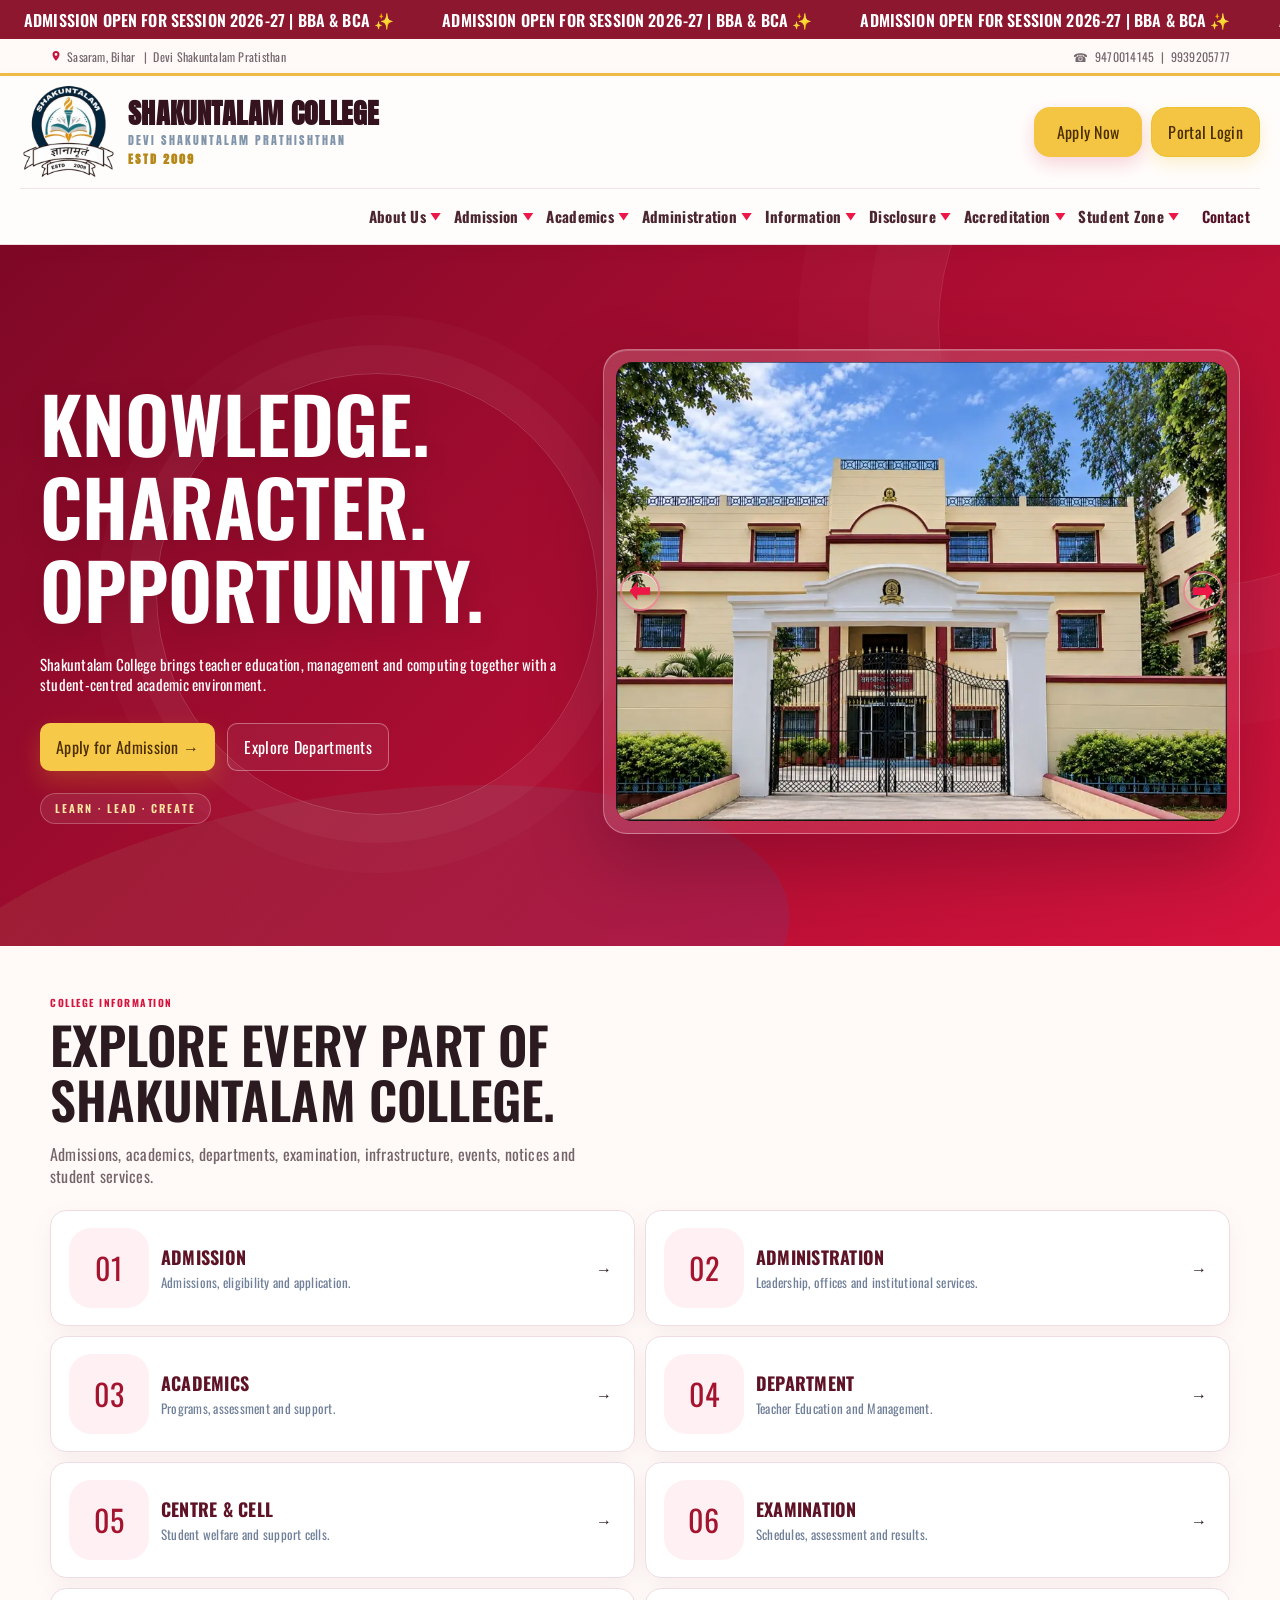
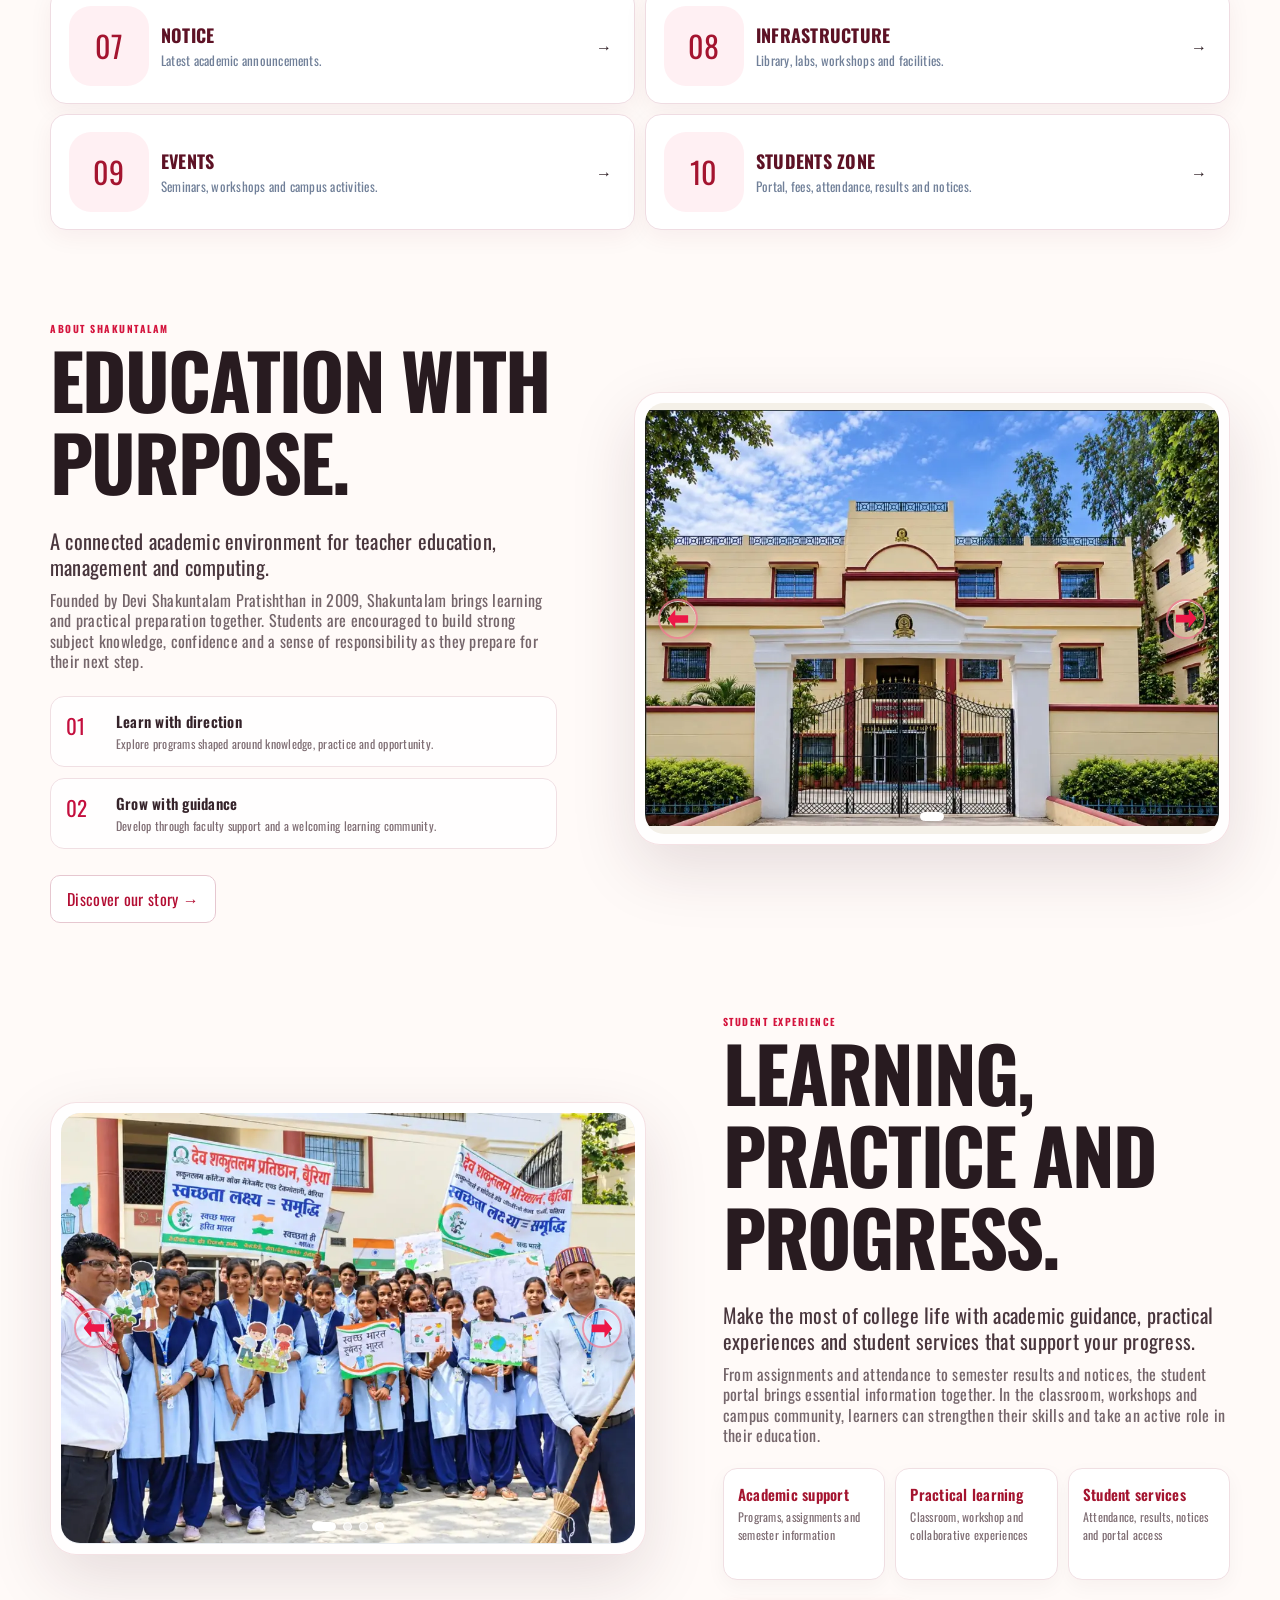
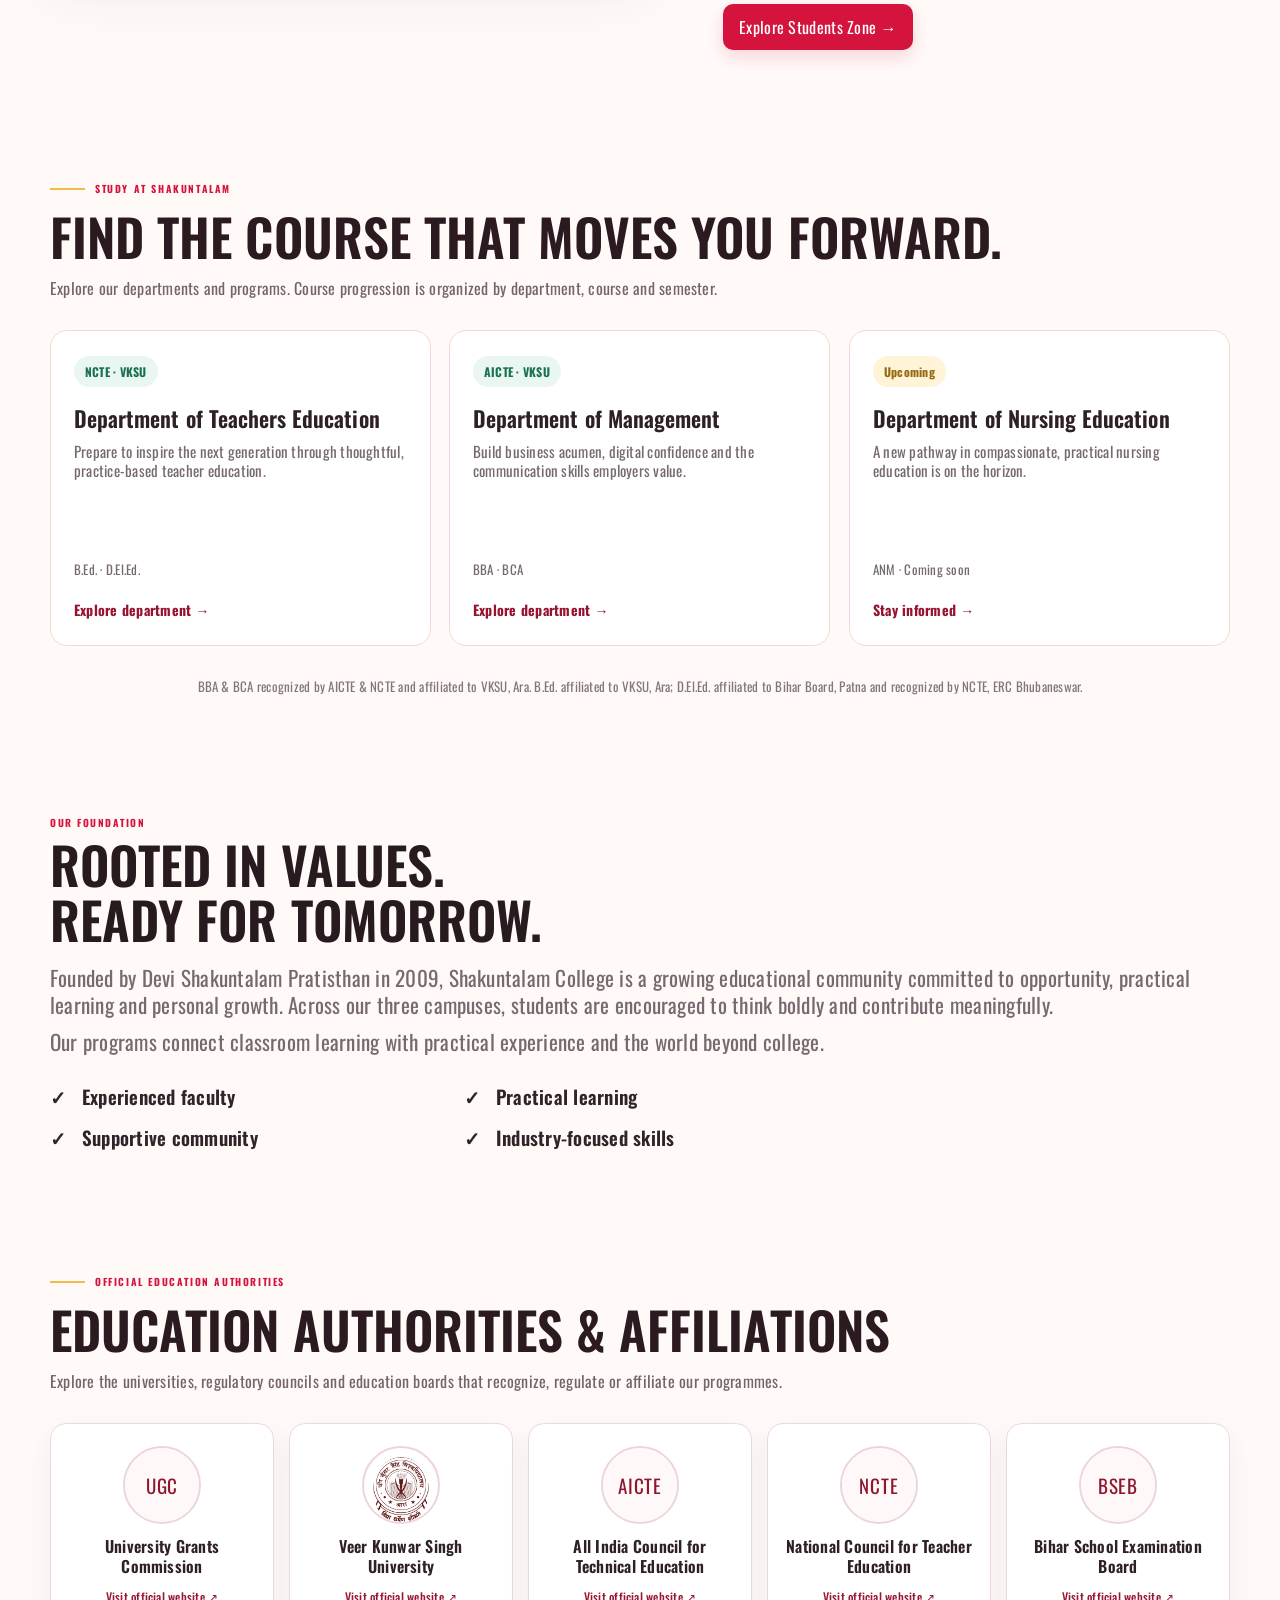
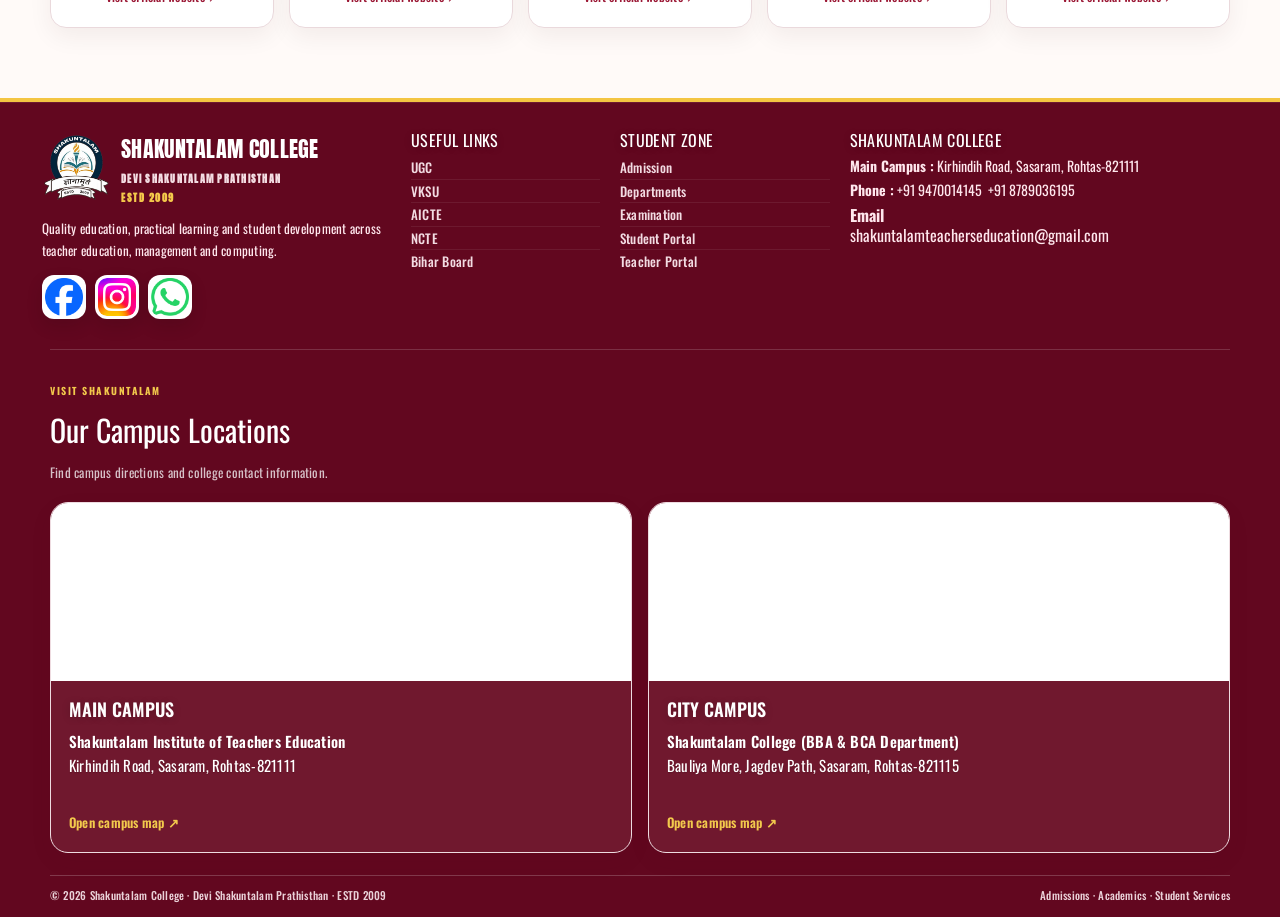
==== commit baca3f41: "Add files via upload" ====
--- a/index.html
+++ b/index.html
@@ -6,10 +6,10 @@
 <meta name="description" content="Shakuntalam College college website demo — academics, admissions, notices and student ERP portals.">
 <link rel="preconnect" href="https://fonts.googleapis.com"><link rel="preconnect" href="https://fonts.gstatic.com" crossorigin>
 <link href="https://fonts.googleapis.com/css2?family=Anton&family=Oswald:wght@400;500;600;700&display=swap" rel="stylesheet">
-<link rel="stylesheet" href="styles.css?v=186">
+<link rel="stylesheet" href="styles.css?v=204">
 </head>
 <body>
 <div id="app"></div>
-<script src="app.js?v=132"></script><script src="final-upgrade.js?v=137"></script><script src="assignment-files.js?v=93"></script>
+<script src="app.js?v=142"></script><script src="document-management.js?v=1"></script><script src="final-upgrade.js?v=145"></script><script src="assignment-files.js?v=97"></script>
 </body>
 </html>
--- a/styles.css
+++ b/styles.css
@@ -1,6 +1,6 @@
 :root{--blue2:#3a7bf4;--cyan:#18b7d7;--bg:#f5f8fc;--card:#fff;--green:#15966a;--orange:#ef8a22;--red:#dc4d5c;}
 *{box-sizing:border-box}body{margin:0;}a{text-decoration:none;color:inherit}button,input,select,textarea{font:inherit}button{cursor:pointer}.container{width:min(1180px,calc(100% - 40px));margin:auto}.topbar{}.topbar .container{display:flex;justify-content:space-between;gap:20px;padding:9px 0}.nav{}.navin{display:flex;justify-content:space-between;gap:25px}.brand{display:flex;align-items:center;font-family:Oswald;}.logo{width:44px;height:44px;border-radius:13px;background:linear-gradient(145deg,#0b56d8,#19b9d6);color:white;display:grid;place-items:center;box-shadow:0 10px 24px rgba(12,86,216,.22)}.brand small{display:block;font:500 10px 'Oswald';}.links{font-weight:600}.links a{}.links a:hover{}.nav-actions{display:flex;gap:9px;align-items:center}.btn{border:0;display:inline-flex;align-items:center;justify-content:center;gap:8px}.btn-primary{}.btn-dark{background:var(--navy);color:#fff}.btn-ghost{background:#edf3fc;color:#12325f}.btn-outline{background:#fff;border:1px solid #d8e1ed;}.hamb{display:none;background:#eef3fa;border:0;border-radius:10px;padding:10px}.hero{position:relative;overflow:hidden;color:white;}.hero:after{content:"";position:absolute;inset:auto -10% -180px 30%;border-radius:50%}.hero-grid{display:grid;grid-template-columns:1.08fr .92fr;align-items:center;position:relative;z-index:1}.eyebrow{display:inline-flex;align-items:center;gap:8px;border:1px solid rgba(255,255,255,.18);padding:7px 11px;border-radius:999px;font-size:12px;color:#d9e9ff}.hero h1{font:800 clamp(42px,5.3vw,74px)/1.02 Oswald;}.hero h1 span{}.hero p{line-height:1.75;}.hero-actions{display:flex;gap:12px;flex-wrap:wrap;margin-top:28px}.hero .btn-outline{background:transparent;color:#fff;border-color:rgba(255,255,255,.25)}.hero-card{}.hero-card img{width:100%;object-fit:cover;}.floating{position:relative;z-index:4}.stats{display:grid;grid-template-columns:repeat(4,1fr);background:white;border:1px solid var(--line);box-shadow:var(--shadow);overflow:hidden}.stat{border-right:1px solid var(--line)}.stat:last-child{border:0}.stat b{font:800 29px Oswald}.stat span{display:block;color:var(--muted);margin-top:4px}.section{}.section-head{display:flex;justify-content:space-between;align-items:end;}.kicker{font-weight:800;text-transform:uppercase;}.section h2{font:800 clamp(30px,4vw,46px)/1.08 Oswald;margin:8px 0 0}.section-head p{max-width:550px;color:var(--muted);line-height:1.7}.cards{display:grid;grid-template-columns:repeat(3,1fr);}.card{border:1px solid var(--line);}.card:hover{transform:translateY(-3px);transition:.2s;}.course-card{padding:0;overflow:hidden}.course-card img{width:100%;object-fit:cover}.course-body{}.pill{display:inline-flex;padding:6px 9px;border-radius:999px;font-size:11px;font-weight:800}.course-body h3{font:800 22px Oswald;margin:13px 0 7px}.muted{color:var(--muted)}.course-body p{font-size:14px;line-height:1.7;color:var(--muted)}.feature-grid{display:grid;grid-template-columns:1fr 1fr;gap:20px}.feature{display:flex;gap:15px}.icon{width:44px;height:44px;display:grid;place-items:center;font-weight:800;flex:none}.dark-section{color:#fff}.dark-section .muted{color:#aebdd0}.mission{display:grid;grid-template-columns:1fr 1fr;gap:20px}.mission .card{}.quote{font:700 25px/1.45 Oswald}.notice-list{display:grid;gap:12px}.notice{display:flex;align-items:center;justify-content:space-between;gap:20px;background:#fff;border:1px solid var(--line);}.notice strong{display:block}.notice small{color:#7b8798}.date{font-weight:800;color:var(--blue);min-width:65px;text-align:center}.page-hero{}.page-hero h1{font:800 48px Oswald;margin:10px 0}.page-hero p{color:#c7d8ed;max-width:680px;line-height:1.7}.breadcrumbs{color:#a9c4e8}.grid-4{display:grid;grid-template-columns:repeat(4,1fr);gap:18px}.facility{min-height:180px;background:#fff;border:1px solid var(--line);padding:22px}.facility h3{margin:15px 0 7px;}.gallery{display:grid;grid-template-columns:repeat(3,1fr);gap:14px}.gallery img{width:100%;height:230px;object-fit:cover;}.footer{}.footer-grid{display:grid;}.footer h3{}.footer a,.footer p{}.copy{margin-top:35px;padding-top:17px;font-size:12px;display:flex;justify-content:space-between}.portal{display:grid;}.side{color:#b7c7da;}.side .brand{color:#fff;margin:0 10px 30px}.side nav a{}.side nav a.active,.side nav a:hover{background:#103055;color:#fff}.portal-main{}.topline{display:flex;justify-content:space-between;align-items:center;margin-bottom:25px}.topline h1{font:800 30px Oswald;margin:0}.avatar{width:40px;height:40px;border-radius:50%;display:grid;place-items:center;background:#dceaff;color:#0754d1;font-weight:800}.dash-grid{display:grid;grid-template-columns:repeat(4,1fr);gap:15px;margin-bottom:20px}.metric{background:#fff;border:1px solid var(--line);border-radius:16px;padding:19px}.metric b{font:800 27px Oswald}.metric small{display:block;color:var(--muted);margin-top:4px}.table-wrap{background:#fff;border:1px solid var(--line);border-radius:16px;}.table{width:100%;border-collapse:collapse;}.table th,.table td{padding:13px 15px;border-bottom:1px solid #edf1f6;text-align:left;white-space:nowrap}.table th{color:#7d8999;}.tag{padding:5px 8px;border-radius:8px;font-size:11px;font-weight:800}.tag.green{}.tag.orange{}.tag.red{}.toolbar{display:flex;gap:9px;flex-wrap:wrap;margin-bottom:15px}.toolbar input,.toolbar select,.form input,.form select,.form textarea{border:1px solid #dbe4ef;background:#fff;padding:11px 12px;outline:none;width:100%}.toolbar input{width:250px}.form{display:grid;gap:12px}.form-grid{display:grid;grid-template-columns:1fr 1fr;gap:13px}.form label{font-size:12px;font-weight:700;color:#4b5a70}.modal{position:fixed;inset:0;background:rgba(2,12,25,.65);backdrop-filter:blur(8px);display:none;align-items:center;justify-content:center;z-index:100;padding:20px}.modal.show{display:flex}.modal-box{width:min(520px,100%);background:white;padding:25px;box-shadow:0 30px 100px rgba(0,0,0,.25)}.modal-head{display:flex;justify-content:space-between;align-items:center;margin-bottom:20px}.close{}.tabs{display:flex;background:#edf2f8;border-radius:11px;padding:4px;margin-bottom:15px}.tabs button{border:0;background:transparent;flex:1;padding:10px;border-radius:8px;font-weight:700}.tabs button.active{background:white;box-shadow:0 2px 10px rgba(0,0,0,.07)}.toast{position:fixed;right:20px;bottom:20px;background:#071426;color:white;padding:14px 17px;box-shadow:var(--shadow);z-index:200;opacity:0;transform:translateY(10px);pointer-events:none;transition:.25s}.toast.show{opacity:1;transform:none}.mobile-menu{display:none}.empty{padding:35px;text-align:center;color:var(--muted)}
-@media(max-width:1000px){.hamb{display:block}.mobile-menu{display:none;background:white;border-top:1px solid var(--line);padding:15px}.mobile-menu.open{display:grid;gap:8px}.mobile-menu a{padding:11px;border-radius:9px}.hero-grid,.mission,.feature-grid{grid-template-columns:1fr}.hero-card{max-width:620px}.stats,.dash-grid{grid-template-columns:repeat(2,1fr)}.cards{grid-template-columns:1fr 1fr}.grid-4{grid-template-columns:1fr 1fr}.portal{grid-template-columns:1fr}.side{display:none}.gallery{grid-template-columns:1fr 1fr}.footer-grid{grid-template-columns:1fr 1fr}}
+@media(max-width:1000px){.mobile-menu{display:none;background:white;border-top:1px solid var(--line);padding:15px}.mobile-menu.open{display:grid;gap:8px}.mobile-menu a{padding:11px;border-radius:9px}.hero-grid,.mission,.feature-grid{grid-template-columns:1fr}.hero-card{max-width:620px}.stats,.dash-grid{grid-template-columns:repeat(2,1fr)}.cards{grid-template-columns:1fr 1fr}.grid-4{grid-template-columns:1fr 1fr}.portal{grid-template-columns:1fr}.side{display:none}.gallery{grid-template-columns:1fr 1fr}.footer-grid{grid-template-columns:1fr 1fr}}
 @media(max-width:650px){.container{width:min(100% - 26px,1180px)}.topbar{display:none}.navin{height:66px}.nav-actions .btn{display:none}.hero{padding:60px 0}.hero h1{font-size:43px}.hero p{font-size:16px}.hero-card img{height:270px}.stats,.cards,.grid-4,.gallery,.footer-grid,.form-grid{grid-template-columns:1fr}.stat{border-right:0;border-bottom:1px solid var(--line)}.section{padding:58px 0}.section-head{display:block}.page-hero h1{font-size:38px}.portal-main{}.dash-grid{grid-template-columns:1fr 1fr}.toolbar input{width:100%}.copy{display:block}.copy span{display:block;margin-top:8px}}
 /* Shakuntalam premium typography and administration UI */
 :root{}
@@ -39,7 +39,7 @@
 /* ===== Final Shakuntalam College UI layer ===== */
 :root{--navy:#062452;--blue:#0b66d4;--sky:#edf6ff;--gold:#f1c40f;--paper:#f8fbff;}
 body{}.topbar,.links a,.btn,.kicker,.eyebrow,.pill,.tag,.date,.muted,small,input,select,textarea,table,.footer p,.footer a{font-family:'Oswald',sans-serif}h1,h2,h3,h4,.brand,.brand span,.metric b,.quote{font-family:'Oswald',sans-serif}.brand{font-weight:700;letter-spacing:.035em}.brand small{font-family:'Oswald',sans-serif;font-weight:500;letter-spacing:.18em}.brand-logo{}.footer .brand-logo{}.navin{}.links{}.nav-drop>a{}.drop-menu{position:absolute;left:0;pointer-events:none;}.nav-drop:hover .drop-menu,.nav-drop:focus-within .drop-menu{opacity:1;pointer-events:auto;transform:none}.drop-menu a{white-space:nowrap}.drop-menu a:hover{}.hero-brand{}.hero h1,.page-hero h1,.section h2,.course-body h3,.facility h3,.quote,.info-block h2{font-family:'Oswald',sans-serif;font-weight:600;letter-spacing:-.02em}.hero h1{font-weight:600}.hero h1 span{font-family:'Oswald',sans-serif;font-style:normal;font-weight:700}.hero-links{display:flex;gap:10px;flex-wrap:wrap;margin-top:24px}.hero-links a{color:#fff;border-bottom:1px solid rgba(255,255,255,.35);padding-bottom:3px;font-size:12px}.mega-links{display:grid;grid-template-columns:repeat(2,1fr);}.mega-link{display:grid;grid-template-columns:80px minmax(0,1fr) 20px;align-items:center;gap:12px;border:1px solid var(--line);border-radius:15px;background:#fff;box-shadow:0 8px 25px rgba(10,35,70,.035);transition:.2s}.mega-link:hover{box-shadow:0 16px 35px rgba(10,35,70,.08)}.mega-link b{display:block;}.mega-link small{display:block;color:#718099;margin-top:4px;line-height:1.35}.admission-card{background:linear-gradient(145deg,#fff,#f0f6ff);border:1px solid #d7e6f7}.social-grid{display:grid;grid-template-columns:repeat(3,1fr);gap:15px}.social-grid a{display:flex;flex-direction:column;gap:7px;padding:22px;border:1px solid var(--line);border-radius:17px;background:#fff;box-shadow:0 10px 30px rgba(10,35,70,.04)}.social-grid a:hover{border-color:#b7d2f1;transform:translateY(-2px)}.social-grid b{font-size:19px}.social-grid span{font-size:12px;color:#718099}.socials{display:flex;gap:8px;flex-wrap:wrap;margin-top:18px}.socials a{background:rgba(255,255,255,.05);font-size:11px}.map-wrap{display:grid;grid-template-columns:1fr 1.5fr;gap:22px;align-items:center;border-top:1px solid #142b48;padding-top:30px;margin-top:30px}.map-wrap iframe{width:100%;height:220px;border:0;border-radius:18px;filter:saturate(.8)}.info-long{display:grid;grid-template-columns:repeat(2,1fr);gap:18px}.info-block{}.info-block h2{font-size:31px;margin:8px 0}.mini-input{width:75px!important;padding:7px!important;border:1px solid var(--line);border-radius:7px}.quick-grid{grid-template-columns:repeat(2,1fr)}.footer{}.footer h3{}.table-wrap{overflow:auto}.table{min-width:820px}.hero-card img{object-position:center}.menu-section{background:linear-gradient(180deg,#fff,#f7fbff)}
-@media(max-width:1000px){.mega-links,.info-long{grid-template-columns:1fr 1fr}.social-grid{grid-template-columns:1fr 1fr}.map-wrap{grid-template-columns:1fr}.links{display:none}}
+@media(max-width:1000px){.mega-links,.info-long{grid-template-columns:1fr 1fr}.social-grid{grid-template-columns:1fr 1fr}.map-wrap{grid-template-columns:1fr}}
 @media(max-width:650px){.mega-links,.info-long,.social-grid{grid-template-columns:1fr}.brand-logo{}.brand{font-size:13px}.brand small{font-size:7px}.map-wrap iframe{height:190px}.hero-links{gap:8px}}
 
 /* ===== FINAL SHAKUNTALAM BRAND THEME ===== */
@@ -53,8 +53,8 @@
 .section h2,.page-hero h1,.course-body h3,.facility h3,.quote,.info-block h2{font-family:'Anton',sans-serif;text-transform:uppercase;letter-spacing:.01em}.section-head p,.muted{font-family:'Oswald',sans-serif}.mega-link b{text-transform:uppercase}.mega-link small{font-family:'Oswald',sans-serif}.pill{font-family:'Anton',sans-serif;letter-spacing:.04em}.dark-section{background:linear-gradient(135deg,#021b3e,#9f1731)}
 .event-card{overflow:hidden;padding:0}.event-card img{width:100%;height:220px;object-fit:cover;display:block}.event-body{padding:22px}.event-body h3{font-family:'Anton',sans-serif;text-transform:uppercase;font-size:25px;margin:12px 0 8px}.event-body p,.event-body small{font-family:'Oswald',sans-serif}.event-preview{width:100%;max-height:220px;object-fit:cover;border-radius:12px;border:1px solid var(--brand-line)}.upload-box{display:grid;gap:8px;padding:15px;border:1px dashed #aac4e4;border-radius:14px;background:#f5f9ff;font-family:'Oswald',sans-serif}.upload-box input{font-family:'Oswald',sans-serif}.footer{}.footer-top{display:grid;grid-template-columns:1.6fr 1fr 1fr 1.25fr;gap:40px;padding:70px 0 45px}.footer-brand{position:relative}.footer-logo{width:90px;height:90px;object-fit:contain;float:left;margin:0 16px 12px 0}.footer-title{font-size:26px;color:#fff}.footer-sub{font-family:'Oswald',sans-serif;font-size:11px;letter-spacing:.12em;color:#bcd7f3;margin-top:7px}.footer-estd{font-size:11px;color:#f4cf48;letter-spacing:.16em;margin-top:6px}.footer-brand>p{clear:both;padding-top:15px;line-height:1.7;color:#b9cbe0}.footer h3{}.footer-grid a,.footer-top>div:not(.footer-brand) a{display:block;color:#b9cbe0;margin:10px 0;font-family:'Oswald',sans-serif}.footer-grid a:hover,.footer-top a:hover{color:#ffd52a}.footer-top p{font-family:'Oswald',sans-serif;color:#b9cbe0;line-height:1.7}.footer-map{display:grid;grid-template-columns:1fr 1.7fr;gap:28px;border-top:1px solid rgba(255,255,255,.1);padding:30px 0}.footer-map iframe{width:100%;height:230px;border:0;border-radius:18px;opacity:.92}.copy{border-top:1px solid rgba(255,255,255,.1);padding:18px 0;color:#8fa8c6;font-family:'Oswald',sans-serif}.socials a{padding:8px 10px;border:1px solid rgba(255,255,255,.12);border-radius:8px;margin-right:6px!important;color:#d9e9fa!important}
 .side{width:280px}.side .brand{padding:15px}.side .brand-logo{width:55px!important;height:55px!important}.side .brand-copy strong{font-size:14px;color:#fff}.side .brand-copy small{font-size:7px;color:#d6e9ff}.side .brand-copy em{font-size:8px;color:#f6d45d}.side nav a{}.side nav a.active{}.topline h1{font-family:'Anton',sans-serif;text-transform:uppercase}.metric b{font-family:'Anton',sans-serif}.table th{font-family:'Anton',sans-serif;text-transform:uppercase;font-size:10px;letter-spacing:.04em}.table td{font-family:'Oswald',sans-serif}.table code,code{font-family:ui-monospace,SFMono-Regular,Menlo,monospace;background:#eef4fb;padding:3px 6px;border-radius:6px;color:#0b376f}
-@media(max-width:1200px){.links a{font-size:9px;padding:9px 5px}.brand-copy strong{font-size:19px}.brand-lockup{min-width:260px}.footer-top{grid-template-columns:1.5fr 1fr 1fr}}
-@media(max-width:900px){.topbar-inner{display:none}.navin{padding:10px 0}.links{display:none}.brand-lockup{min-width:0}.footer-top{grid-template-columns:1fr 1fr}.footer-map{grid-template-columns:1fr}.hero-brandline .inline-brand{max-width:100%}}
+@media(max-width:1200px){.footer-top{grid-template-columns:1.5fr 1fr 1fr}}
+@media(max-width:900px){.topbar-inner{display:none}.navin{padding:10px 0}.brand-lockup{min-width:0}.footer-top{grid-template-columns:1fr 1fr}.footer-map{grid-template-columns:1fr}.hero-brandline .inline-brand{max-width:100%}}
 @media(max-width:600px){.brand-logo{width:52px!important;height:52px!important}.brand-copy strong{font-size:16px}.brand-copy small{font-size:7px}.brand-copy em{font-size:7px}.hero h1{font-size:44px}.hero-brandline .inline-brand{padding:8px}.footer-top{grid-template-columns:1fr}.footer-logo{width:72px;height:72px}.footer-title{font-size:22px}}
 /* Enforce the supplied condensed headline style consistently across legacy inline styles. */
 h1,h2,h3,h4,h5,h6,.brand,.brand-copy,.btn,.nav a,.kicker,.eyebrow,.pill,.metric b,.quote,.footer-title,.footer-sub,.footer-estd{font-family:'Anton','Oswald',sans-serif!important}
@@ -67,7 +67,7 @@
 /* ===== V3 VISUAL / UX OVERRIDES ===== */
 :root{--brand-line:#c7d8eb}
 .brand-logo{width:58px;height:58px;object-fit:contain;background:transparent}.brand-copy{display:flex;flex-direction:column;line-height:1}.brand-copy strong{font-family:'Anton',sans-serif;letter-spacing:.02em;font-size:19px;color:inherit}.brand-copy small{font-family:'Oswald',sans-serif!important;font-size:9px!important;letter-spacing:1.3px;color:#7c8da2!important;margin-top:5px}.brand-copy em{font-family:'Oswald',sans-serif;font-style:normal;font-size:8px;letter-spacing:1px;color:#a07b18;margin-top:4px}.links{font-family:'Oswald',sans-serif;letter-spacing:.3px}.links>a,.nav-drop>a{padding:28px 0;white-space:nowrap}.nav-drop{position:relative;height:76px;display:flex;align-items:center;}.nav-drop>a{display:flex;align-items:center;gap:4px}.drop-menu{visibility:hidden!important;display:block!important;opacity:0!important;transform:translateY(10px)!important;transition:opacity .18s ease,transform .18s ease,visibility .18s ease!important}.nav-drop:hover>.drop-menu,.nav-drop:focus-within>.drop-menu{visibility:visible!important;opacity:1!important;transform:translateY(0)!important;}.drop-menu:hover{visibility:visible!important;opacity:1!important;transform:none!important}.drop-menu a{font-family:'Oswald',sans-serif!important;font-size:14px!important}.btn,.nav-actions .btn{font-family:'Oswald',sans-serif;letter-spacing:.3px}.btn-gold{box-shadow:0 10px 24px rgba(243,195,22,.22)}.hero h1,.section h2,.page-hero h1,.topline h1,.card h2,.card h3{font-family:'Anton',sans-serif!important;letter-spacing:.02em}.hero p,.card p,.muted{font-size:15px}.mega-link b{font-family:'Anton',sans-serif;font-size:18px}.mega-link small{font-size:13px}.footer-socials{display:flex;gap:10px}.footer-socials a{display:inline-flex!important}.footer-socials .social-logo{width:40px;height:40px;background:#102744;color:#d8e8ff}.portal{}.side{position:relative;overflow:hidden;min-height:calc(100vh - 76px);padding:24px 16px}.side nav a{font-family:'Oswald',sans-serif;font-size:15px;letter-spacing:.3px;padding:12px 13px;margin:5px 0}.side nav a.active{box-shadow:0 10px 24px rgba(0,0,0,.16)}.side-icon{width:34px;height:34px;border-radius:10px;}.side-clock{position:relative;z-index:2;margin:18px 8px;padding:12px;border:1px solid rgba(255,255,255,.1);border-radius:12px;color:#9fb3cb;font:12px 'Oswald';line-height:1.6}.side-clock b{color:#fff;font-size:15px}.portal-main{}.topline h1{font-size:36px}.attendance-toolbar h2,.assignment-head h2{font-family:'Anton',sans-serif!important}.att-action{border:0;border-radius:8px;padding:7px 9px;margin:2px;font:12px 'Oswald';cursor:pointer}.att-action:disabled{opacity:.4;cursor:not-allowed}.att-action.present{background:#e0f7e8;color:#16733b}.att-action.absent{background:#ffe8eb;color:#a62a38}.att-action.plus{background:#e7f0ff;color:#1456ad}.att-action.minus{background:#fff2dc;color:#9a5a08}.att-state{display:inline-flex;padding:5px 8px;border-radius:8px;background:#f1f4f8;color:#708198;font:12px 'Oswald'}.att-state.present{background:#dff7e7;color:#16733b}.att-state.absent{background:#ffe8eb;color:#a62a38}.today-status{display:inline-flex;margin:16px 0;padding:15px 20px;border-radius:14px;background:#eef3f8;color:#62738b;font:22px 'Anton'}.today-status.present{background:#dff7e7;color:#16733b}.today-status.absent{background:#ffe8eb;color:#a62a38}.admin-att-controls{display:flex;gap:4px;margin-top:4px}.admin-att-controls button{border:1px solid var(--line);background:#fff;border-radius:6px;padding:3px 7px;font:11px 'Oswald'}.assignment-head{display:flex;justify-content:space-between;align-items:flex-end;gap:20px;margin-bottom:20px}.assignment-grid{display:grid;grid-template-columns:repeat(3,1fr);gap:16px}.assignment-card{background:#fff;border:1px solid var(--line);border-radius:18px;padding:20px;box-shadow:0 8px 25px rgba(15,34,65,.05)}.assignment-icon{width:44px;height:44px;border-radius:13px;display:grid;place-items:center;font-size:21px;margin-bottom:15px}.assignment-card h3{font-family:'Anton',sans-serif;font-size:22px;margin:12px 0 8px}.assignment-card p{color:var(--muted);line-height:1.6;min-height:52px}.assignment-meta{display:flex;justify-content:space-between;gap:10px;padding:12px 0;margin:8px 0 12px;border-top:1px solid var(--line);border-bottom:1px solid var(--line);font:12px 'Oswald';color:#62738b}.fee-breakup-dropdown{display:none;margin-top:10px;border:1px solid #d9e7f4;border-radius:10px;padding:10px;}.fee-breakup-dropdown.open{display:block}.fee-breakup-dropdown div{display:flex;justify-content:space-between;padding:6px 0;border-bottom:1px dashed #d7e3ef}.fee-breakup-dropdown div:last-child{border-bottom:0}.paid-history{margin-top:18px}.payment-history-row{display:grid;gap:12px;align-items:center;border-bottom:1px solid var(--line);font:13px 'Oswald'}.payment-history-row small,.receipt-row small{display:block;color:#7c8ca0;margin-top:4px}.new-gateway-methods{display:grid;gap:12px;margin-top:16px}.new-gateway-methods button{display:grid;grid-template-columns:48px 1fr 25px;align-items:center;text-align:left;gap:10px;border:1px solid #dbe6ef;background:#fff;border-radius:15px;padding:15px 16px;box-shadow:0 7px 20px rgba(17,44,78,.06);cursor:pointer}.new-gateway-methods button:hover{border-color:#2f8bb1;transform:translateY(-1px)}.new-gateway-methods b{display:block;font:20px 'Anton'}.new-gateway-methods small{font:12px 'Oswald';color:#708198}.new-gateway-methods .gicon{width:42px;height:42px;border-radius:12px;background:#eaf7fa;display:grid;place-items:center;color:#247a93}.new-upi{padding-top:10px}.pay-amount{display:flex;justify-content:space-between;align-items:center;padding:18px 20px;background:linear-gradient(135deg,#effcff,#e8f5ff);border-radius:16px;font:15px 'Oswald';color:#38758e}.pay-amount strong{font:28px 'Anton';color:#145a7a}.upi-id-box{display:flex;align-items:center;gap:10px;margin:14px 0;padding:14px;border:1px dashed #a7cad8;border-radius:14px;background:#fbfeff}.upi-id-box span{font:12px 'Oswald';color:#71869a}.upi-id-box b{margin-right:auto;font:16px 'Oswald'}.upi-id-box button{border:0;background:#e8f7fb;color:#176b87;border-radius:8px;padding:7px 10px;font:12px 'Oswald'}.payment-qr{display:block;max-width:220px;max-height:220px;object-fit:contain;margin:16px auto;border-radius:12px;border:1px solid #dce8ef;padding:8px;background:#fff}.upi-choice{display:grid;grid-template-columns:1fr 1fr;gap:10px;margin:15px 0}.upi-choice button{border:1px solid #cbdde8;background:#fff;border-radius:12px;padding:13px;font:15px 'Oswald';cursor:pointer}.upi-choice button:last-child{color:#fff}.new-payment-form{display:grid;gap:12px;padding-top:12px}.new-payment-form h3{font:24px 'Anton';margin:5px 0}.receipt-list{display:grid;gap:4px;max-height:520px;overflow:auto}.receipt-row{display:grid;grid-template-columns:1.4fr .65fr auto;gap:12px;align-items:center;padding:14px 0;border-bottom:1px solid var(--line);font:13px 'Oswald'}.receipt-row span{display:block}.admin-qr{margin:8px 0 14px;max-width:170px}.builder-v3{display:grid;align-items:start}.builder-v3 .builder-panel,.builder-v3 .builder-preview{background:#fff;border:1px solid var(--line);border-radius:22px;box-shadow:0 12px 40px rgba(8,35,72,.07)}.builder-v3 .builder-panel{padding:24px}.builder-v3 .builder-section{}.builder-v3 .builder-section h3{font-family:'Anton';margin:0 0 14px}.builder-v3 .builder-section label{display:grid;gap:7px;font:12px 'Oswald';margin:12px 0}.builder-v3 .builder-section input,.builder-v3 .builder-section textarea,.builder-v3 .builder-section select{width:100%;padding:11px;border:1px solid #d8e3ee;border-radius:10px}.builder-upload-preview{width:100%;max-height:210px;object-fit:cover;border-radius:15px;border:1px solid var(--line)}.nav-editor{display:grid;grid-template-columns:1fr 1fr;gap:10px}.nav-editor label{margin:0!important}.nav-editor input{font-family:'Oswald'}.builder-v3 .builder-preview{overflow:hidden}.builder-v3 .preview-bar{display:flex;justify-content:space-between;padding:13px 16px;border-bottom:1px solid var(--line);font:12px 'Oswald';color:#68809a}.builder-v3 .preview-frame{padding:15px;background:#eef3f8;min-height:650px}.builder-v3 .preview-hero{min-height:390px;border-radius:18px;overflow:hidden;position:relative;background:#063a82;color:#fff;padding:25px;display:flex;flex-direction:column;justify-content:flex-end}.builder-v3 .preview-hero img{position:absolute;inset:0;width:100%;height:100%;object-fit:cover;opacity:.35}.builder-v3 .preview-hero>div{position:relative;z-index:1}.builder-v3 .preview-hero h1{font:400 50px 'Anton';margin:10px 0}.builder-v3 .preview-hero p{font:15px 'Oswald';max-width:650px}.builder-v3 .preview-section{background:#fff;margin-top:14px;padding:18px;border-radius:16px}.builder-v3 .preview-chips{display:flex;flex-wrap:wrap;gap:7px;margin-top:12px}.builder-v3 .preview-chips span{padding:7px 10px;border-radius:20px;background:#edf5ff;color:#0b56b7;font:12px 'Oswald'}
-@media(max-width:1050px){.links{}.builder-v3{grid-template-columns:1fr}.builder-v3 .builder-preview{order:-1}.assignment-grid{grid-template-columns:1fr 1fr}.portal{}.side{display:block;min-height:auto}.portal-main{padding:22px}.nav-actions .btn-gold{display:none}}
+@media(max-width:1050px){.links{}.builder-v3{grid-template-columns:1fr}.builder-v3 .builder-preview{order:-1}.assignment-grid{grid-template-columns:1fr 1fr}.portal{}.side{display:block;min-height:auto}.portal-main{padding:22px}}
 @media(max-width:650px){.brand-logo{width:48px;height:48px}.brand-copy strong{font-size:16px}.brand-copy small{font-size:7px!important}.assignment-grid{grid-template-columns:1fr}.payment-history-row{grid-template-columns:1fr 1fr}.receipt-row{grid-template-columns:1fr auto}.nav-editor{grid-template-columns:1fr}.portal-main{padding:15px}.side{border-radius:0 0 18px 18px}.side nav{display:grid;grid-template-columns:1fr 1fr}.side-signout{width:100%}}
 
 /* ===== Attendance submission + navigation visibility fixes ===== */
@@ -82,7 +82,6 @@
 .attendance-submit-status{margin:16px 0;padding:13px 16px;border-radius:12px;background:#fff8e5;border:1px solid #f1df9a;color:#755d0b;font:13px 'Oswald';line-height:1.5}
 .attendance-submit-status.submitted{background:#e9f8ef;border-color:#b8e3c7;color:#176b3a}
 .attendance-submit-actions .btn:disabled{opacity:.45;cursor:not-allowed}
-@media(max-width:1050px){.links{display:none!important}}
 
 /* ===== Red academic theme + layout polish ===== */
 :root{--primary:#a4142f;--primary-2:#7e0d23;--accent:#d8aa27;--ink:#2a1720;--line:#ead9de;--muted:#75656b}
@@ -127,8 +126,8 @@
 .marks-grid{display:grid;grid-template-columns:repeat(2,1fr);gap:14px;margin-bottom:18px}.marks-grid label{display:grid;gap:7px;padding:15px;border:1px solid #ead7dd;border-radius:14px;background:#fff8fa}.marks-grid label span{font:600 13px 'Oswald';color:#5c1327}.marks-grid input{border:1px solid #dec5cd;border-radius:10px;padding:11px}.marks-grid small{color:#8b6d77;font:10px 'Oswald'}
 .gallery-intro{margin-bottom:30px}.gallery-month{margin:35px 0}.gallery-month-grid{grid-template-columns:repeat(4,1fr)}.gallery-month-grid figure,.gallery-admin-card{margin:0;background:#fff;border:1px solid #ead7dd;border-radius:16px;overflow:hidden;box-shadow:0 8px 25px rgba(85,15,35,.05)}.gallery-month-grid figure img,.gallery-admin-card>img{display:block;width:100%;height:210px;object-fit:cover}.gallery-month-grid figcaption,.gallery-admin-card figcaption{display:flex;flex-direction:column;gap:4px;padding:12px 13px}.gallery-month-grid figcaption b,.gallery-admin-card figcaption b{font:600 14px 'Oswald';color:#5c1327}.gallery-month-grid figcaption small,.gallery-admin-card figcaption small{font:11px 'Oswald';color:#80616d}.gallery-admin-grid{display:grid;grid-template-columns:repeat(4,1fr);gap:15px;margin-top:20px}.gallery-admin-card figcaption button{margin-top:6px;align-self:flex-start}
 .profile-signature{max-width:180px;max-height:70px;object-fit:contain;border:1px solid #ead7dd;border-radius:8px;background:#fff;padding:4px}.audit-row{padding:10px 12px;border:1px solid #f0dfe3;background:#fff5f7;border-radius:8px;font:12px 'Oswald';color:#5d404b}.teacher-admin-card .profile-avatar{margin-bottom:10px}
-@media(max-width:1150px){.final-links{gap:18px!important;font-size:16px!important}.final-nav .brand-logo{width:82px!important;height:82px!important}.final-nav .brand-copy strong{font-size:24px!important}.gallery-month-grid,.gallery-admin-grid{grid-template-columns:repeat(3,1fr)}}
-@media(max-width:900px){.nav-menu-row{justify-content:flex-start}.final-links{overflow-x:auto;justify-content:flex-start!important;padding-bottom:3px}.hierarchy-grid,.course-grid{grid-template-columns:1fr 1fr}.semester-grid-final{grid-template-columns:repeat(2,1fr)}.academic-student-grid{grid-template-columns:1fr}.gallery-month-grid,.gallery-admin-grid{grid-template-columns:repeat(2,1fr)}.marks-grid{grid-template-columns:1fr}}
+@media(max-width:1150px){.gallery-month-grid,.gallery-admin-grid{grid-template-columns:repeat(3,1fr)}}
+@media(max-width:900px){.hierarchy-grid,.course-grid{grid-template-columns:1fr 1fr}.semester-grid-final{grid-template-columns:repeat(2,1fr)}.academic-student-grid{grid-template-columns:1fr}.gallery-month-grid,.gallery-admin-grid{grid-template-columns:repeat(2,1fr)}.marks-grid{grid-template-columns:1fr}}
 @media(max-width:650px){.nav-brand-row{align-items:center}.final-nav .brand-logo{width:65px!important;height:65px!important}.final-nav .brand-copy strong{font-size:19px!important}.final-nav .brand-copy small{font-size:8px!important;letter-spacing:1px!important}.final-nav .brand-copy em{font-size:8px!important}.final-nav .nav-actions .btn-gold{display:none}.final-links{font-size:15px!important;gap:20px!important}.hierarchy-grid,.course-grid,.semester-grid-final,.gallery-month-grid,.gallery-admin-grid{grid-template-columns:1fr}.hierarchy-head{align-items:flex-start;flex-direction:column}.final-side{position:relative!important;height:auto!important}.portal{grid-template-columns:1fr!important}.side.final-side nav{grid-template-columns:1fr 1fr!important}.profile-grid{grid-template-columns:1fr}.marks-grid{grid-template-columns:1fr}}
 /* Full backup / restore controls */
 .backup-card{border:1px solid rgba(116,16,45,.16);background:linear-gradient(135deg,rgba(116,16,45,.045),rgba(197,145,35,.045));}
@@ -552,9 +551,9 @@
 }
 
 /* PORTAL LOGIN — clean, focused, Blinkit-style red treatment */
-.nav-actions .btn.btn-gold[onclick="openPortalLoginInNewTab()"]{
-}
-.nav-actions .btn.btn-gold[onclick="openPortalLoginInNewTab()"]:hover{
+.nav-actions .btn.btn-gold[onclick="openLogin()"]{
+}
+.nav-actions .btn.btn-gold[onclick="openLogin()"]:hover{
   transform:translateY(-1px)!important;
   filter:saturate(1.04)!important;
 }
@@ -649,7 +648,7 @@
 .final-links>a:hover,.final-links .nav-drop>a:hover,.links>a:hover,.links .nav-drop>a:hover{color:var(--v4-red)!important}
 .nav-actions .btn.btn-gold,.nav-actions .btn.btn-primary{background:var(--v4-red)!important;color:#fff!important;border-color:var(--v4-red)!important;box-shadow:0 7px 18px rgba(212,20,61,.18)!important}
 .nav-actions .btn.btn-gold:first-child{background:var(--v4-gold)!important;color:#4a2d00!important;border-color:#edbf31!important}
-.nav-actions .btn.btn-gold[onclick="openPortalLoginInNewTab()"]{border-color:#edbf31!important}
+.nav-actions .btn.btn-gold[onclick="openLogin()"]{border-color:#edbf31!important}
 .final-links .drop-menu{border:1px solid #eedbe0!important;background:#fff!important;box-shadow:0 18px 45px rgba(80,9,29,.12)!important;border-radius:12px!important}
 .final-links .nav-drop::after{height:8px!important}
 
@@ -935,7 +934,7 @@
 .hero-brand .eyebrow{margin-left:0!important;text-align:left!important}
 
 /* 4. Portal Login is visually identical to Apply Now. */
-.nav-actions .btn.btn-gold[onclick="openPortalLoginInNewTab()"]{
+.nav-actions .btn.btn-gold[onclick="openLogin()"]{
   background:var(--v7-gold)!important;
   color:#4a2d00!important;
   border:1px solid #edbf31!important;
@@ -1221,7 +1220,7 @@
 .campus-tags-ref span{background:#f9edef;color:#981130;border-radius:999px;padding:7px 12px;font-size:13px;font-weight:600}
 .campus-card-bottom{display:flex;justify-content:space-between;align-items:center;gap:12px;border-top:1px solid #efd9d5;padding-top:15px;margin-top:auto;color:#8e1730;font-size:14px}
 .campus-card-bottom b{font-weight:600}.campus-card-bottom a,.program-card-ref>a{color:#971431;font-weight:700;white-space:nowrap}
-.program-grid-ref{display:grid;grid-template-columns:repeat(4,minmax(0,1fr));gap:18px}
+.program-grid-ref{display:grid;grid-template-columns:repeat(3,minmax(0,1fr));gap:18px}
 .program-card-ref{background:#fff;border:1.5px solid #efd9d5;border-radius:17px;padding:25px 23px;min-height:316px;display:flex;flex-direction:column;transition:transform .2s,box-shadow .2s}
 .program-badge-ref{display:inline-flex;align-self:flex-start;background:#eaf6f1;color:#19724f;border-radius:999px;padding:7px 11px;font-size:12px;font-weight:700;margin-bottom:17px}
 .program-badge-ref.upcoming{background:#fff4d8;color:#93680e}
@@ -1299,7 +1298,7 @@
 .footer-campus-heading .kicker{display:inline-block;color:#f2c94c!important;margin-bottom:5px}
 .footer-campus-heading h2{font:400 30px 'Oswald',sans-serif!important;color:#fff;margin:4px 0 7px}
 .footer-campus-heading p{margin:0;color:#d6c1c8!important}
-.footer-campus-grid{display:grid;grid-template-columns:repeat(3,minmax(0,1fr));gap:16px}
+.footer-campus-grid{display:grid;grid-template-columns:repeat(2,minmax(0,1fr));gap:16px;max-width:1260px;margin:0 auto}
 .footer-campus-card{min-width:0;overflow:hidden;border:1px solid rgba(255,255,255,.17);border-radius:15px;background:rgba(255,255,255,.055);box-shadow:0 10px 26px rgba(0,0,0,.12)}
 .footer-campus-card iframe{display:block;width:100%;height:178px;border:0;background:#fff}
 .footer-campus-info{padding:17px 18px 19px}
@@ -1633,6 +1632,15 @@
 .assignment-submission-version time{font-size:12px;color:#806d74}
 .assignment-submission-version>div{display:flex;flex-wrap:wrap;gap:7px}
 .assignment-submission-version .assignment-file-link{width:auto!important;max-width:100%;padding:7px 9px!important;border:1px solid #f2e2e6!important;border-radius:9px!important;background:#fff!important}
+.assignment-document-accordion{overflow:hidden;border:1px solid #f0d8dd;border-radius:13px;background:#fff9fa}
+.assignment-document-accordion>summary{display:flex;align-items:center;justify-content:space-between;gap:12px;padding:14px 15px;cursor:pointer;list-style:none;color:#73132c}
+.assignment-document-accordion>summary::-webkit-details-marker{display:none}
+.assignment-document-accordion>summary:after{content:'＋';order:3;color:#a4142f;font-size:18px}
+.assignment-document-accordion[open]>summary:after{content:'−'}
+.assignment-document-accordion>summary span{margin-left:auto;color:#806d74;font:500 13px 'Oswald',sans-serif;white-space:nowrap}
+.assignment-document-content{display:grid;gap:8px;padding:0 12px 12px;border-top:1px solid #f0d8dd}
+.assignment-document-content>.assignment-files,.assignment-document-content>.assignment-submissions{margin:10px 0 0}
+.assignment-document-accordion .assignment-file-link{width:100%!important;max-width:100%!important;justify-content:space-between;overflow-wrap:anywhere;white-space:normal!important}
 
 /* Refined homepage story and student experience sections */
 .home-feature{position:relative;overflow:hidden;background:linear-gradient(135deg,#fffaf9 0%,#fff 60%,#fff7f1 100%)}
@@ -2200,7 +2208,7 @@
   .final-nav .brand-copy strong{font-size:clamp(16px,4.1vw,24px)!important}
   .final-nav .brand-copy small{font-size:clamp(7px,1.8vw,11px)!important}
   .final-nav .nav-actions>a[href="#/admissions"]{grid-area:apply!important}
-  .final-nav .nav-actions>button[onclick="openPortalLoginInNewTab()"]{grid-area:login!important}
+  .final-nav .nav-actions>button[onclick="openLogin()"]{grid-area:login!important}
   .final-nav .nav-actions>.btn-gold{font-size:clamp(14px,3.6vw,19px)!important}
   .hero.hero-brand{padding:clamp(100px,18vh,176px) 0 48px!important}
 }
@@ -2224,8 +2232,79 @@
   .final-nav .mobile-submenu[hidden]{display:none!important}
   .final-nav .mobile-submenu:not([hidden]){display:grid!important;grid-template-columns:minmax(0,1fr)!important;gap:1px!important;padding:2px 0 8px 19px!important}
   .final-nav .mobile-submenu a{display:block!important;padding:8px 11px!important;border-left:2px solid #f0cdd5!important;border-radius:0 8px 8px 0!important;color:#735f66!important;font:500 16px/1.3 'Oswald',sans-serif!important}
-  .final-nav .mobile-submenu a:hover,.final-nav .mobile-submenu a:focus-visible{background:#fff0f3!important;color:#a4142f!important}
-}
+.final-nav .mobile-submenu a:hover,.final-nav .mobile-submenu a:focus-visible{background:#fff0f3!important;color:#a4142f!important}
+}
+
+/* Central institutional PDF library and public document links. */
+.upload-docs-page{display:grid;gap:18px}
+.upload-docs-heading{display:flex;align-items:flex-end;justify-content:space-between;gap:20px}
+.upload-docs-heading h2{margin:4px 0 8px}
+.managed-doc-search{display:flex;align-items:center;gap:9px;min-width:min(340px,100%);padding:9px 14px;border:1px solid #efd8df;border-radius:14px;background:#fff}
+.managed-doc-search span{font-size:22px;color:#a4142f}
+.managed-doc-search input{width:100%;min-width:0;border:0;outline:0;background:transparent;font:inherit}
+.managed-doc-storage-note{display:flex;gap:10px;align-items:flex-start;padding:14px 16px;border:1px solid #f0d996;border-radius:14px;background:#fff9e8;color:#775810}
+.managed-doc-storage-note b{white-space:nowrap}
+.managed-doc-category-grid{display:grid;grid-template-columns:repeat(2,minmax(0,1fr));gap:14px;align-items:start}
+.managed-doc-category{min-width:0;overflow:hidden;border:1px solid #efd8df;border-radius:18px;background:#fff;box-shadow:0 8px 22px rgba(80,16,37,.035)}
+.managed-doc-category[hidden]{display:none}
+.managed-doc-category>summary{display:flex;align-items:center;gap:12px;padding:16px;cursor:pointer;list-style:none}
+.managed-doc-category>summary::-webkit-details-marker{display:none}
+.managed-category-icon,.managed-doc-icon{display:grid;place-items:center;flex:0 0 42px;width:42px;height:42px;border-radius:12px;background:#fff1f4;color:#bf1239}
+.managed-doc-category>summary>span:nth-child(2){display:grid;gap:3px;min-width:0;flex:1}
+.managed-doc-category>summary b{color:#3d2029;font-size:17px}
+.managed-doc-category>summary small{color:#876f76}
+.managed-doc-category>summary i{color:#a4142f;font-style:normal;transition:transform .2s ease}
+.managed-doc-category[open]>summary i{transform:rotate(180deg)}
+.managed-category-docs{display:grid;gap:10px;padding:0 12px 12px}
+.managed-doc-slot{min-width:0;padding:13px;border:1px solid #f0e1e5;border-radius:14px;background:#fffdfd}
+.managed-doc-slot[hidden]{display:none}
+.managed-doc-slot-head{display:flex;align-items:flex-start;justify-content:space-between;gap:10px;margin-bottom:10px}
+.managed-doc-slot-head h3{margin:0;color:#3d2029;font-size:16px}
+.managed-doc-slot-head small{display:block;margin-top:4px;color:#9b828a;font-size:11px}
+.managed-doc-count{flex:none;padding:4px 8px;border-radius:99px;background:#fff1f4;color:#a4142f;font-size:12px;font-weight:700}
+.managed-upload-label{position:relative;display:inline-flex;overflow:hidden;align-items:center;cursor:pointer}
+.managed-upload-label input,.managed-replace-label input{position:absolute;width:1px;height:1px;opacity:0;pointer-events:none}
+.managed-upload-hint{display:block;margin:7px 0;color:#907b82;font-size:12px}
+.managed-upload-progress{display:grid;gap:6px;margin:8px 0}
+.managed-upload-batch{margin:0;color:#7a6870;font-size:13px}
+.managed-upload-error{margin:0;padding:9px 11px;border:1px solid #f2bbc8;border-radius:9px;background:#fff2f5;color:#a4142f;font-size:13px}
+.managed-upload-item{display:grid;grid-template-columns:minmax(0,1fr) minmax(60px,100px) auto;align-items:center;gap:8px;padding:8px 10px;border:1px solid #e9e0e3;border-radius:9px;background:#fff;font-size:12px}
+.managed-upload-item>div{display:grid;min-width:0;gap:2px}
+.managed-upload-item>div b,.managed-upload-item>div span{overflow:hidden;text-overflow:ellipsis;white-space:nowrap}
+.managed-upload-item>div span{color:#8b777e}
+.managed-upload-item>i{height:5px;overflow:hidden;border-radius:99px;background:#f4e9ec}
+.managed-upload-item>i span{display:block;height:100%;border-radius:inherit;background:#bf1239;transition:width .25s ease}
+.managed-upload-item>strong{color:#387855;font-size:11px;white-space:nowrap}
+.managed-upload-item.is-failed>strong{color:#b4233e}
+.managed-upload-item button{border:0;background:none;color:#a4142f;font:inherit;font-weight:700;cursor:pointer}
+.managed-doc-list{display:grid;gap:7px;margin-top:8px}
+.managed-doc-empty{margin:0;color:#948189;font-size:12px}
+.managed-doc-row{display:flex;align-items:center;gap:9px;min-width:0;padding:9px;border:1px solid #f1e5e8;border-radius:11px;background:#fff}
+.managed-doc-row .managed-doc-icon{flex-basis:34px;width:34px;height:34px;font-size:12px}
+.managed-doc-meta{display:grid;flex:1;min-width:0;gap:2px}
+.managed-doc-meta b,.managed-doc-meta span,.managed-doc-meta small{overflow:hidden;text-overflow:ellipsis;white-space:nowrap}
+.managed-doc-meta b{color:#432630;font-size:13px}
+.managed-doc-meta span,.managed-doc-meta small{color:#8d7b81;font-size:11px}
+.managed-doc-actions{display:flex;align-items:center;justify-content:flex-end;flex-wrap:wrap;gap:5px}
+.managed-doc-actions .btn{min-height:30px;padding:5px 8px;font-size:12px}
+.managed-replace-label{position:relative;overflow:hidden;cursor:pointer}
+.managed-public-documents{min-width:0;margin-top:12px;padding:13px;border:1px solid #f0e0e4;border-radius:13px;background:#fffdfd}
+.managed-public-documents>h3{margin:0 0 9px;color:#4b2933;font-size:16px}
+.managed-public-doc-list{display:grid;gap:7px}
+.managed-public-doc{display:flex;align-items:center;gap:10px;min-width:0;padding:9px;border:1px solid #f1e5e8;border-radius:10px;background:#fff}
+.managed-public-doc>.managed-doc-icon{flex-basis:36px;width:36px;height:36px}
+.managed-public-doc>span:nth-child(2){display:grid;flex:1;min-width:0;gap:3px}
+.managed-public-doc>span:nth-child(2) b,.managed-public-doc>span:nth-child(2) small{overflow:hidden;text-overflow:ellipsis;white-space:nowrap}
+.managed-public-doc>span:nth-child(2) b{color:#432630;font-size:13px}
+.managed-public-doc>span:nth-child(2) small{color:#8d7b81;font-size:11px}
+.managed-public-actions{display:flex;flex:none;gap:5px}
+.managed-public-actions .btn{min-height:30px;padding:5px 8px;font-size:12px}
+.managed-public-document-group{margin-top:20px}
+.managed-public-documents-grid{display:grid;grid-template-columns:repeat(2,minmax(0,1fr));gap:12px}
+.add-information-card{align-content:start}
+.add-information-card>.managed-public-documents{grid-column:1/-1}
+@media(max-width:800px){.managed-doc-category-grid{grid-template-columns:minmax(0,1fr)}.managed-public-documents-grid{grid-template-columns:minmax(0,1fr)}}
+@media(max-width:600px){.upload-docs-heading{align-items:stretch;flex-direction:column}.managed-doc-search{min-width:0}.managed-doc-storage-note{flex-direction:column;gap:4px}.managed-doc-row{align-items:flex-start;flex-wrap:wrap}.managed-doc-meta{flex-basis:calc(100% - 55px)}.managed-doc-actions{width:100%;justify-content:flex-start;margin-left:43px}.managed-public-doc{align-items:flex-start;flex-wrap:wrap}.managed-public-doc>span:nth-child(2){flex-basis:calc(100% - 52px)}.managed-public-actions{width:100%;margin-left:46px}}
 
 
 /* Final mobile brand lockup sizing from the supplied homepage reference. */
@@ -2238,11 +2317,11 @@
   .final-nav .brand-copy em{line-height:1.1!important}
   .final-nav .nav-actions>.hamb{font-size:24px!important}
   .final-nav .nav-actions>.btn-gold{}
-  .final-nav .nav-actions>button[onclick="openPortalLoginInNewTab()"]{margin-right:10px!important}
+  .final-nav .nav-actions>button[onclick="openLogin()"]{margin-right:10px!important}
 }
 @media(max-width:380px){
   .final-nav .nav-actions>.btn-gold{width:100%!important;min-width:0!important;height:56px!important;min-height:56px!important;padding-inline:6px!important;font-size:14px!important}
-  .final-nav .nav-actions>button[onclick="openPortalLoginInNewTab()"]{margin-right:0!important}
+  .final-nav .nav-actions>button[onclick="openLogin()"]{margin-right:0!important}
 }
 
 
@@ -2574,12 +2653,6 @@
   .final-nav .nav-brand-row .nav-actions{display:flex!important;justify-content:flex-end!important;gap:8px!important;padding-right:0!important}
   .final-nav .nav-brand-row .nav-actions>.btn-gold{flex:0 0 clamp(130px,19vw,176px)!important;width:clamp(130px,19vw,176px)!important;min-width:0!important;max-width:none!important;padding:9px 7px!important;font-size:clamp(14px,2.2vw,19px)!important}
 }
-@media(max-width:1100px){
-  .final-nav .nav-brand-row .brand-logo{width:clamp(78px,15vw,132px)!important;height:clamp(78px,15vw,132px)!important}
-  .final-nav .nav-brand-row .brand-copy strong{font-size:clamp(19px,4.5vw,38px)!important}
-  .final-nav .nav-brand-row .brand-copy small{font-size:clamp(9px,2vw,17px)!important}
-  .final-nav .nav-brand-row .brand-copy em{font-size:clamp(10px,2.2vw,18px)!important}
-}
 
 /* One shared, filled graduation-cap mark across every portal surface. */
 .portal .graduation-cap-icon{display:block!important;flex:none!important;color:#c91c42!important;fill:currentColor!important}
@@ -2828,10 +2901,14 @@
 .footer-grid>div:first-child{transform:translateX(-8px)}
 @media(max-width:620px){.footer-grid>div:first-child{transform:translateX(-4px)}}
 
-/* Clean standalone login tab: white canvas and a soft rose card outline. */
-html.portal-login-standalone,html.portal-login-standalone body{min-height:100%;background:#fff!important}
-html.portal-login-standalone #loginModal.modal{background:#fff!important;backdrop-filter:none!important}
-html.portal-login-standalone #loginModal .modal-box{background:#fffdfd!important;border:1.5px solid #edcbd4!important;box-shadow:0 22px 70px rgba(117,24,49,.1)!important}
+/* In-page Portal Login overlay: keep the existing card sharp while the page behind it blurs. */
+html.portal-login-open,body.portal-login-open{overflow:hidden!important}
+#loginModal.portal-login-overlay{display:flex!important;opacity:0;visibility:hidden;pointer-events:none;transition:opacity .22s ease,visibility .22s ease,background-color .22s ease,backdrop-filter .22s ease}
+#loginModal.portal-login-overlay.show{opacity:1;visibility:visible;pointer-events:auto}
+#loginModal .portal-login-modal{opacity:0;transform:translateY(10px) scale(.985);transition:opacity .22s ease,transform .22s ease;filter:none!important}
+#loginModal.show .portal-login-modal{opacity:1;transform:translateY(0) scale(1)}
+@media(max-width:650px){#loginModal.portal-login-overlay{padding:12px!important}#loginModal .portal-login-modal{width:min(520px,100%)!important;max-height:calc(100dvh - 24px)!important;overflow-y:auto!important}}
+@media(prefers-reduced-motion:reduce){#loginModal.portal-login-overlay,#loginModal .portal-login-modal{transition:none!important}}
 
 
 /* Polished responsive profile identity cards for student, teacher and admin portals. */
@@ -2944,27 +3021,6 @@
 
 .fee-programme-card .admission-style-copy>.fee-programme-head h2{margin:5px 0 0!important}
 @media(max-width:700px){.final-links .nav-submenu{display:none!important}.page-hero.admission-page-typography h1{font-size:34px!important}.page-hero.admission-page-typography p{font-size:16px!important}}
-/* Three stable header states: full ribbon, compact tablet/laptop, approved phone layout. */
-@media(min-width:701px) and (max-width:1200px){
-  .final-nav .nav-menu-row{display:none!important}
-  .final-nav .nav-brand-row{display:grid!important;grid-template-columns:minmax(0,1fr)!important;grid-template-areas:"brand" "actions" "menu"!important;justify-items:start!important;align-items:center!important;gap:14px!important;width:100%!important;height:auto!important;min-height:0!important;max-height:none!important;padding:16px 0 18px!important;overflow:visible!important}
-  .final-nav .brand-lockup{grid-area:brand!important;min-width:0!important;max-width:100%!important;white-space:nowrap!important}
-  .final-nav .brand-copy{min-width:0!important}
-  .final-nav .nav-actions{grid-area:actions!important;display:flex!important;justify-content:flex-start!important;align-items:center!important;gap:12px!important;width:100%!important;margin:0!important;padding:0!important}
-  .final-nav .nav-actions>a[href="#/admissions"]{order:2!important}
-  .final-nav .nav-actions>.btn-gold{display:inline-flex!important;flex:0 0 190px!important;width:190px!important;min-width:0!important;max-width:190px!important;height:52px!important;min-height:52px!important;padding:9px 12px!important;white-space:nowrap!important}
-  .final-nav .nav-brand-row>.hamb{grid-area:menu!important;display:grid!important;place-items:center!important;justify-self:start!important;flex:none!important;width:46px!important;height:44px!important;margin:0!important;padding:0!important;border:1px solid #eedbe0!important;border-radius:12px!important;background:#fff0f3!important;color:#a4142f!important;font-size:22px!important;line-height:1!important}
-  .final-nav .mobile-menu{position:absolute!important;top:100%!important;left:0!important;right:0!important;width:min(680px,calc(100% - 32px))!important;max-height:min(72vh,620px)!important;overflow-y:auto!important;margin:0 auto!important;padding:14px 20px!important;border:1px solid #f2e1e5!important;border-radius:14px!important;background:#fffdfc!important;box-shadow:0 18px 45px rgba(80,9,29,.14)!important;z-index:7000!important}
-  .final-nav .mobile-menu.open{display:grid!important;grid-template-columns:minmax(0,1fr)!important;gap:0!important}
-  .final-nav .mobile-nav-row{display:flex!important;align-items:center!important;min-height:42px!important}
-  .final-nav .mobile-nav-row>a{flex:1!important;padding:9px 12px!important;color:#38232b!important;text-align:left!important;font:500 16px/1.25 'Oswald',sans-serif!important}
-  .final-nav .mobile-dropdown-toggle{display:grid!important;place-items:center!important;flex:0 0 42px!important;width:42px!important;height:38px!important;border:0!important;border-radius:9px!important;background:transparent!important;color:#a4142f!important;font-size:20px!important}
-  .final-nav .mobile-dropdown-toggle[aria-expanded="true"]{background:#fff0f3!important;transform:rotate(180deg)!important}
-  .final-nav .mobile-submenu[hidden]{display:none!important}
-  .final-nav .mobile-submenu:not([hidden]){display:grid!important;gap:1px!important;padding:2px 0 8px 18px!important}
-  .final-nav .mobile-submenu a{display:block!important;padding:9px 12px!important;border-radius:8px!important;color:#4d3540!important;font:400 14px/1.3 'Oswald',sans-serif!important}
-  .final-nav .mobile-submenu .mobile-submenu:not([hidden]){padding-left:16px!important}
-}
 /* Shared cards for the public examination and academic calendar hubs. */
 .resource-card-grid{display:grid;grid-template-columns:repeat(auto-fit,minmax(min(100%,250px),1fr));gap:20px;align-items:stretch}
 .resource-card{display:grid;grid-template-columns:56px minmax(0,1fr);gap:14px 18px;align-content:start;padding:25px;overflow:hidden;border:1px solid #eedbe0;border-radius:18px;background:#fff;box-shadow:0 12px 30px rgba(80,9,29,.06);transition:transform .2s ease,box-shadow .2s ease}
@@ -3302,8 +3358,8 @@
 /* Keep Contact easy to spot as the final navigation action. */
 html body #app .nav .links>a.nav-contact-button{display:inline-flex!important;align-items:center;justify-content:center;padding:9px 17px!important;margin:0 0 0 3px!important;border:1px solid #a4142f!important;border-radius:12px!important;background:#a4142f!important;color:#fff!important;font:600 15px/1.2 'Oswald',sans-serif!important;transform:none!important;white-space:nowrap;box-shadow:0 5px 14px rgba(117,10,37,.16)}
 html body #app .nav .links>a.nav-contact-button:hover{background:#7e0d23!important;border-color:#7e0d23!important;color:#fff!important;transform:translateY(-1px)!important}
-@media(max-width:1050px){html body #app .nav .links>a.nav-contact-button{display:none!important}}
-@media(max-width:1050px){html body #app .nav .mobile-menu>a.nav-contact-button{display:inline-flex!important;align-items:center;justify-content:center;width:max-content;margin:10px 8px 4px;padding:9px 17px;border:1px solid #a4142f;border-radius:11px;background:#a4142f;color:#fff;font:600 15px/1.2 'Oswald',sans-serif}}
+@media(max-width:940px){html body #app .nav .links>a.nav-contact-button{display:none!important}}
+@media(max-width:940px){html body #app .nav .mobile-menu>a.nav-contact-button{display:inline-flex!important;align-items:center;justify-content:center;width:max-content;margin:10px 8px 4px;padding:9px 17px;border:1px solid #a4142f;border-radius:11px;background:#a4142f;color:#fff;font:600 15px/1.2 'Oswald',sans-serif}}
 
 
 /* Contact button belongs to the structured navigation rendered by final-upgrade.js. */
@@ -3319,3 +3375,125 @@
 /* Give the Contact navigation item the same soft-blue hover treatment as the active menu state. */
 html body #app .final-nav .nav-contact-button{transition:background-color .18s ease,color .18s ease,border-color .18s ease!important}
 html body #app .final-nav .nav-contact-button:hover,html body #app .final-nav .nav-contact-button:focus-visible{background:#edf4ff!important;border-color:#edf4ff!important;color:#e31945!important;box-shadow:none!important;transform:none!important;outline:none}
+
+
+/* Mobile Contact follows the plain menu-link treatment used by its sibling items. */
+@media(max-width:940px){
+  html body #app .final-nav .mobile-menu>a.mobile-menu-link.nav-contact-button{display:block!important;width:100%!important;max-width:100%!important;margin:0!important;padding:4px 8px!important;border:0!important;border-radius:0!important;background:transparent!important;color:#38232b!important;font:400 clamp(20px,5.2vw,29px)/1.22 'Anton','Oswald',sans-serif!important;text-align:left!important;box-shadow:none!important;transform:none!important}
+  html body #app .final-nav .mobile-menu>a.mobile-menu-link.nav-contact-button:hover,html body #app .final-nav .mobile-menu>a.mobile-menu-link.nav-contact-button:focus-visible{background:#edf4ff!important;border-color:transparent!important;color:#e31945!important;box-shadow:none!important;transform:none!important;outline:none}
+}
+
+
+/* Contact matches the ribbon links on desktop and the menu links on mobile. */
+html body #app .final-nav .nav-menu-row nav.final-links>a.nav-contact-button{padding:5px 10px!important;border:0!important;border-radius:14px!important;background:transparent!important;color:#541025!important;font:600 15px/1.15 'Oswald',sans-serif!important;transition:background-color .18s ease,color .18s ease,border-radius .18s ease,padding .18s ease!important}
+html body #app .final-nav .nav-menu-row nav.final-links>a.nav-contact-button:hover,
+html body #app .final-nav .nav-menu-row nav.final-links>a.nav-contact-button:focus-visible{background:#edf4ff!important;border-color:transparent!important;border-radius:14px!important;color:#e31945!important;box-shadow:none!important;transform:none!important;outline:none!important}
+@media(max-width:940px){
+  html body #app .final-nav .mobile-menu>a.mobile-menu-link.nav-contact-button{display:block!important;width:100%!important;max-width:100%!important;margin:0!important;padding:4px 8px!important;border:0!important;border-radius:0!important;background:transparent!important;color:#38232b!important;font-family:'Anton','Oswald',sans-serif!important;font-size:clamp(20px,5.2vw,29px)!important;font-weight:400!important;line-height:1.22!important;letter-spacing:normal!important;text-transform:none!important;text-align:left!important;box-shadow:none!important;transform:none!important}
+  html body #app .final-nav .mobile-menu>a.mobile-menu-link.nav-contact-button:hover,
+  html body #app .final-nav .mobile-menu>a.mobile-menu-link.nav-contact-button:focus-visible{background:#edf4ff!important;border-color:transparent!important;color:#e31945!important;box-shadow:none!important;transform:none!important;outline:none!important}
+}
+
+
+/* Keep the last navigation dropdown inside the viewport. */
+@media(min-width:941px){
+  .final-links>.nav-drop:nth-last-child(2)>.drop-menu{left:auto!important;right:0!important;width:max-content;max-width:min(260px,calc(100vw - 24px))!important;box-sizing:border-box!important}
+  .final-links>.nav-drop:nth-last-child(2)>.drop-menu a{white-space:normal!important;overflow-wrap:anywhere}
+}
+
+/* Match Contact exactly to the mobile primary menu labels. */
+@media(max-width:940px){
+  html body #app header.nav.final-nav nav#mobileMenu.mobile-menu>a.mobile-menu-link.nav-contact-button{
+    display:block!important;width:100%!important;max-width:100%!important;margin:0!important;padding:4px 8px!important;
+    border:0!important;border-radius:0!important;background:transparent!important;color:#38232b!important;
+    font-family:'Oswald',sans-serif!important;font-size:clamp(20px,5.2vw,29px)!important;font-weight:400!important;
+    font-style:normal!important;line-height:1.22!important;letter-spacing:normal!important;text-transform:none!important;
+    text-align:left!important;box-shadow:none!important;transform:none!important
+  }
+}
+
+
+
+/* Give homepage information cards a clear, gentle hover and focus motion. */
+.menu-section .mega-links .mega-link{position:relative;transition:transform .22s ease,box-shadow .22s ease,border-color .22s ease,background-color .22s ease;will-change:transform}
+.menu-section .mega-links .mega-link:hover,.menu-section .mega-links .mega-link:focus-visible{transform:translateY(-4px);border-color:#e5b8c5;background:#fffdfd;box-shadow:0 18px 38px rgba(117,10,37,.12);outline:none}
+.menu-section .mega-links .mega-link>span:last-child{transition:transform .22s ease,color .22s ease}
+.menu-section .mega-links .mega-link:hover>span:last-child,.menu-section .mega-links .mega-link:focus-visible>span:last-child{transform:translateX(5px);color:#a4142f}
+@media(prefers-reduced-motion:reduce){.menu-section .mega-links .mega-link,.menu-section .mega-links .mega-link>span:last-child{transition:none!important}.menu-section .mega-links .mega-link:hover,.menu-section .mega-links .mega-link:focus-visible{transform:none!important}}
+
+
+/* One header transition: desktop ribbon above 940px, existing mobile header at and below it.
+   The nine non-wrapping links need about 875px together. Adding breathing room and the
+   40px container gutters sets the transition at 940px. */
+@media(max-width:940px){
+  .final-nav .nav-menu-row{display:none!important}
+  .final-nav .nav-brand-row>.hamb{display:grid!important;place-items:center!important;grid-area:menu!important;justify-self:end!important;flex:none!important;width:clamp(46px,8vw,84px)!important;height:clamp(44px,11vw,84px)!important;margin:0!important;padding:0!important;border:1px solid #e8edf4!important;border-radius:20px!important;background:#eef3f8!important;color:#24151b!important;font-size:24px!important;line-height:1!important}
+  .final-nav .nav-actions>.btn-gold{display:inline-flex!important}
+  .final-nav .mobile-menu{position:static!important;inset:auto!important;z-index:auto!important;display:none!important;width:100%!important;max-height:none!important;overflow:visible!important;margin:0!important;padding:17px 18px 22px!important;border-top:1px solid #f2e1e5!important;border-bottom:1px solid #f2e1e5!important;border-radius:0!important;background:#fffdfc!important;box-shadow:none!important}
+  .final-nav .mobile-menu.open{display:grid!important;grid-template-columns:minmax(0,1fr)!important;gap:0!important}
+}
+/* At wider mobile widths, keep the established phone composition and scale its lockup/actions fluidly. */
+@media(min-width:701px) and (max-width:940px){
+  .final-nav .nav-brand-row{display:grid!important;grid-template-columns:minmax(0,1fr) auto!important;grid-template-areas:"brand menu" "actions actions"!important;justify-items:stretch!important;align-items:center!important;gap:20px 8px!important;width:100%!important;height:auto!important;min-height:0!important;max-height:none!important;overflow:visible!important;padding:15px 0 18px!important}
+  .final-nav .brand-lockup{grid-area:brand!important;display:flex!important;align-items:center!important;gap:8px!important;min-width:0!important;max-width:100%!important;width:max-content!important;overflow:visible!important;transform:none!important}
+  .final-nav .brand-logo{flex:0 0 auto!important;width:clamp(78px,10vw,96px)!important;height:clamp(78px,10vw,96px)!important;object-fit:contain!important;border-radius:50%!important}
+  .final-nav .brand-copy{display:flex!important;flex-direction:column!important;min-width:0!important;white-space:nowrap!important}
+  .final-nav .brand-copy strong{font-size:clamp(24px,3vw,28px)!important;line-height:1.04!important;letter-spacing:0!important}
+  .final-nav .brand-copy small{font-size:clamp(10px,1.3vw,12px)!important;line-height:1.2!important}
+  .final-nav .brand-copy em{font-size:12px!important;line-height:1.1!important}
+  .final-nav .nav-actions{grid-area:actions!important;display:flex!important;align-items:center!important;justify-content:flex-end!important;flex-flow:row nowrap!important;width:100%!important;gap:12px!important;margin:0!important}
+  .final-nav .nav-actions>.btn-gold{flex:0 1 190px!important;width:190px!important;min-width:0!important;max-width:calc((100% - 12px)/2)!important;height:52px!important;min-height:52px!important;padding:9px 12px!important;white-space:nowrap!important;font-size:17px!important}
+  .final-nav .mobile-menu-link{display:block!important;padding:4px 8px!important;border-radius:0!important;color:#38232b!important;font:400 clamp(20px,3vw,26px)/1.22 'Anton','Oswald',sans-serif!important}
+  .final-nav .mobile-nav-group{min-width:0!important}
+  .final-nav .mobile-nav-row{display:flex!important;align-items:center!important;min-height:39px!important}
+  .final-nav .mobile-nav-row .mobile-menu-link{flex:1!important}
+  .final-nav .mobile-dropdown-toggle{display:grid!important;place-items:center!important;flex:0 0 42px!important;width:42px!important;height:38px!important;padding:0!important;border:0!important;border-radius:9px!important;background:transparent!important;color:#54323c!important;font-size:23px!important;line-height:1!important}
+  .final-nav .mobile-submenu[hidden]{display:none!important}
+  .final-nav .mobile-submenu:not([hidden]){display:grid!important;grid-template-columns:minmax(0,1fr)!important;gap:1px!important;padding:2px 0 8px 19px!important}
+  .final-nav .mobile-submenu a{display:block!important;padding:8px 11px!important;border-left:2px solid #f0cdd5!important;border-radius:0 8px 8px 0!important;color:#735f66!important;font:500 16px/1.3 'Oswald',sans-serif!important}
+  .final-nav .mobile-submenu a:hover,.final-nav .mobile-submenu a:focus-visible{background:#fff0f3!important;color:#a4142f!important}
+}
+
+/* Assignment cards span the portal content width; submissions form a vertical list. */
+.portal-main .assignment-grid{display:grid!important;grid-template-columns:minmax(0,1fr)!important;width:100%!important;gap:16px!important}
+.portal-main .assignment-card{display:grid!important;grid-template-columns:minmax(0,1.1fr) minmax(0,.9fr)!important;align-items:start!important;gap:18px 28px!important;width:100%!important;min-width:0!important;padding:22px!important}
+.assignment-card-info,.assignment-card-submissions{min-width:0}
+.assignment-card-info .assignment-icon{margin-bottom:12px}
+.assignment-card-info>p{min-height:0!important}
+.assignment-card-submissions{display:grid;align-content:start;gap:10px;padding-left:24px;border-left:1px solid #f0d8dd}
+.assignment-card-submissions>.assignment-submissions{margin:0}
+.assignment-card-submissions .assignment-student-list,.assignment-card-submissions .assignment-student-files{grid-template-columns:minmax(0,1fr)!important}
+.assignment-card-submissions .assignment-submission-version>div{display:grid!important;grid-template-columns:minmax(0,1fr)!important;gap:7px}
+.assignment-card-submissions .assignment-submission-version .assignment-file-link,.student-submission-record .assignment-file-link{display:flex!important;align-items:center;justify-content:space-between;gap:10px;width:100%!important;max-width:100%!important;min-width:0;padding:9px 11px!important;white-space:normal!important;overflow-wrap:anywhere}
+.assignment-file-link small{flex:none}
+.student-submission-record{padding:10px 12px}
+.student-submission-heading{display:flex;align-items:center;justify-content:space-between;flex-wrap:wrap;gap:4px 12px;color:#73132c}
+.student-submission-heading time{color:#806d74;font-size:12px;font-weight:400}
+.student-submissions .assignment-student-list{gap:7px}
+@media(max-width:1100px){.portal-main .assignment-card{grid-template-columns:minmax(0,1fr)!important;gap:14px!important}.assignment-card-submissions{padding:14px 0 0;border-left:0;border-top:1px solid #f0d8dd}}
+@media(max-width:650px){.portal-main .assignment-card{padding:16px!important}.assignment-card-submissions{padding-top:12px}.student-submission-heading{align-items:flex-start;flex-direction:column}}
+
+/* Shared assignment-card polish for student, teacher and admin portals. */
+.portal-main .assignment-card{position:relative;isolation:isolate;overflow:hidden;border:1px solid #efd6dd!important;border-radius:24px!important;background:linear-gradient(112deg,#fff 0%,#fff 56%,#fff8fa 100%)!important;box-shadow:0 14px 42px rgba(79,13,34,.065)!important;transition:transform .22s ease,border-color .22s ease,box-shadow .22s ease!important}
+.portal-main .assignment-card:before{position:absolute;inset:0 0 auto;height:4px;background:linear-gradient(90deg,#a4142f,#e33157 58%,#f0cdd5);content:"";opacity:.82}
+.portal-main .assignment-card:hover{transform:translateY(-3px)!important;border-color:#e7bdc8!important;box-shadow:0 20px 48px rgba(79,13,34,.105)!important}
+.assignment-card-info{display:grid;grid-template-columns:64px minmax(0,1fr);align-content:start;column-gap:15px;row-gap:5px}
+.assignment-card-info .assignment-icon{grid-column:1;grid-row:1 / span 3;display:grid;place-items:center;width:64px;height:64px;margin:0!important;border:1px solid #fae7eb;border-radius:21px;background:#fff0f3!important;color:#c51d42!important;box-shadow:inset 0 1px 0 rgba(255,255,255,.9)}
+.assignment-card-info .assignment-icon svg{width:38px;height:38px}
+.assignment-card-info>.pill{grid-column:2;grid-row:1;align-self:start;width:max-content;max-width:100%;border:1px solid #f5dce2;background:#fff4f6;color:#a4142f;font:600 12px/1.2 'Oswald',sans-serif;letter-spacing:.035em}
+.assignment-card-info>h3{grid-column:2;grid-row:2;margin:0!important;color:#35151f;font:400 clamp(22px,2vw,28px)/1.15 'Anton',sans-serif!important;letter-spacing:.01em}
+.assignment-card-info>p{grid-column:2;grid-row:3;margin:1px 0 0!important;color:#806d74;font:400 16px/1.55 'Oswald',sans-serif!important}
+.assignment-card-info>.assignment-meta{grid-column:1/-1;grid-row:4;display:flex;align-items:center;justify-content:space-between;gap:12px;flex-wrap:wrap;margin:12px 0 0;padding:12px 0;border-top:1px solid #f0d8dd;border-bottom:1px solid #f0d8dd;color:#71819a;font:500 14px/1.4 'Oswald',sans-serif}
+.assignment-card-info>.assignment-meta b{color:#9b1934;font-weight:700}
+.assignment-card-info>.assignment-files{grid-column:1/-1}
+.assignment-card-submissions{align-self:stretch;display:grid;align-content:start;gap:13px;padding:16px!important;border:1px solid #f2e0e4!important;border-radius:20px;background:rgba(255,249,250,.82)}
+.assignment-card-submissions>.assignment-submissions{margin:0}
+.assignment-card-submissions>.assignment-upload-label{margin:0;padding:4px 0 0;font:600 17px/1.3 'Oswald',sans-serif}
+.assignment-card-submissions>.btn{min-height:48px;border-radius:14px;font:600 16px/1.2 'Oswald',sans-serif;box-shadow:0 8px 18px rgba(164,20,47,.12)}
+.assignment-card-submissions .assignment-document-accordion{border-color:#efd8de;border-radius:15px;background:#fff}
+.assignment-card-submissions .assignment-document-accordion>summary{min-height:56px;padding:14px 16px;font:600 17px/1.25 'Oswald',sans-serif;transition:background .18s ease,color .18s ease}
+.assignment-card-submissions .assignment-document-accordion>summary:hover,.assignment-card-submissions .assignment-document-accordion[open]>summary{background:#fff4f6;color:#9f1533}
+.assignment-card-submissions .assignment-document-accordion>summary:after{font-size:21px}
+.assignment-card-submissions .assignment-upload-label input{border-style:dashed;border-radius:14px;background:#fff7f8}
+@media(max-width:1100px){.portal-main .assignment-card{grid-template-columns:minmax(0,1fr)!important}.assignment-card-submissions{padding:15px!important;border:1px solid #f2e0e4!important}.assignment-card-info>h3{font-size:25px!important}}
+@media(max-width:520px){.assignment-card-info{grid-template-columns:54px minmax(0,1fr);column-gap:11px}.assignment-card-info .assignment-icon{width:54px;height:54px;border-radius:17px}.assignment-card-info .assignment-icon svg{width:33px;height:33px}.assignment-card-info>p{font-size:15px!important}.assignment-card-submissions{padding:12px!important;border-radius:16px}}
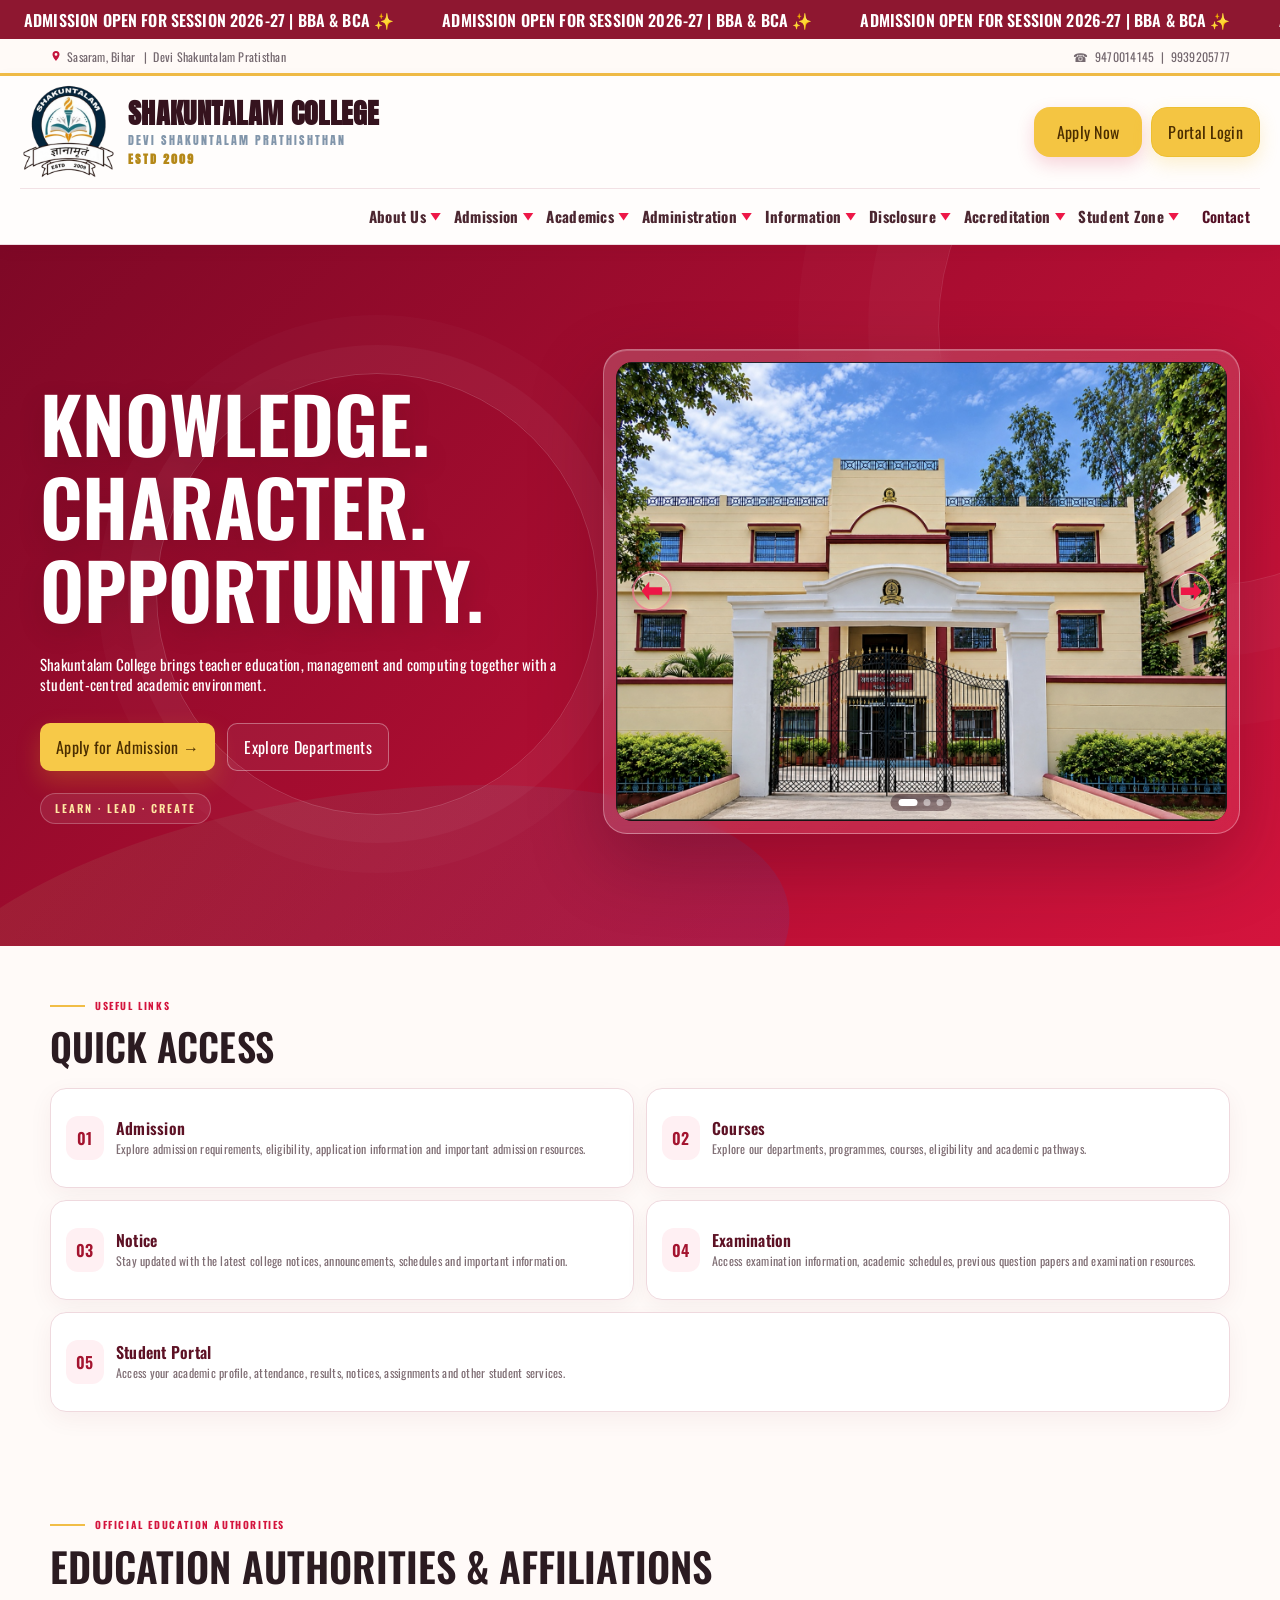
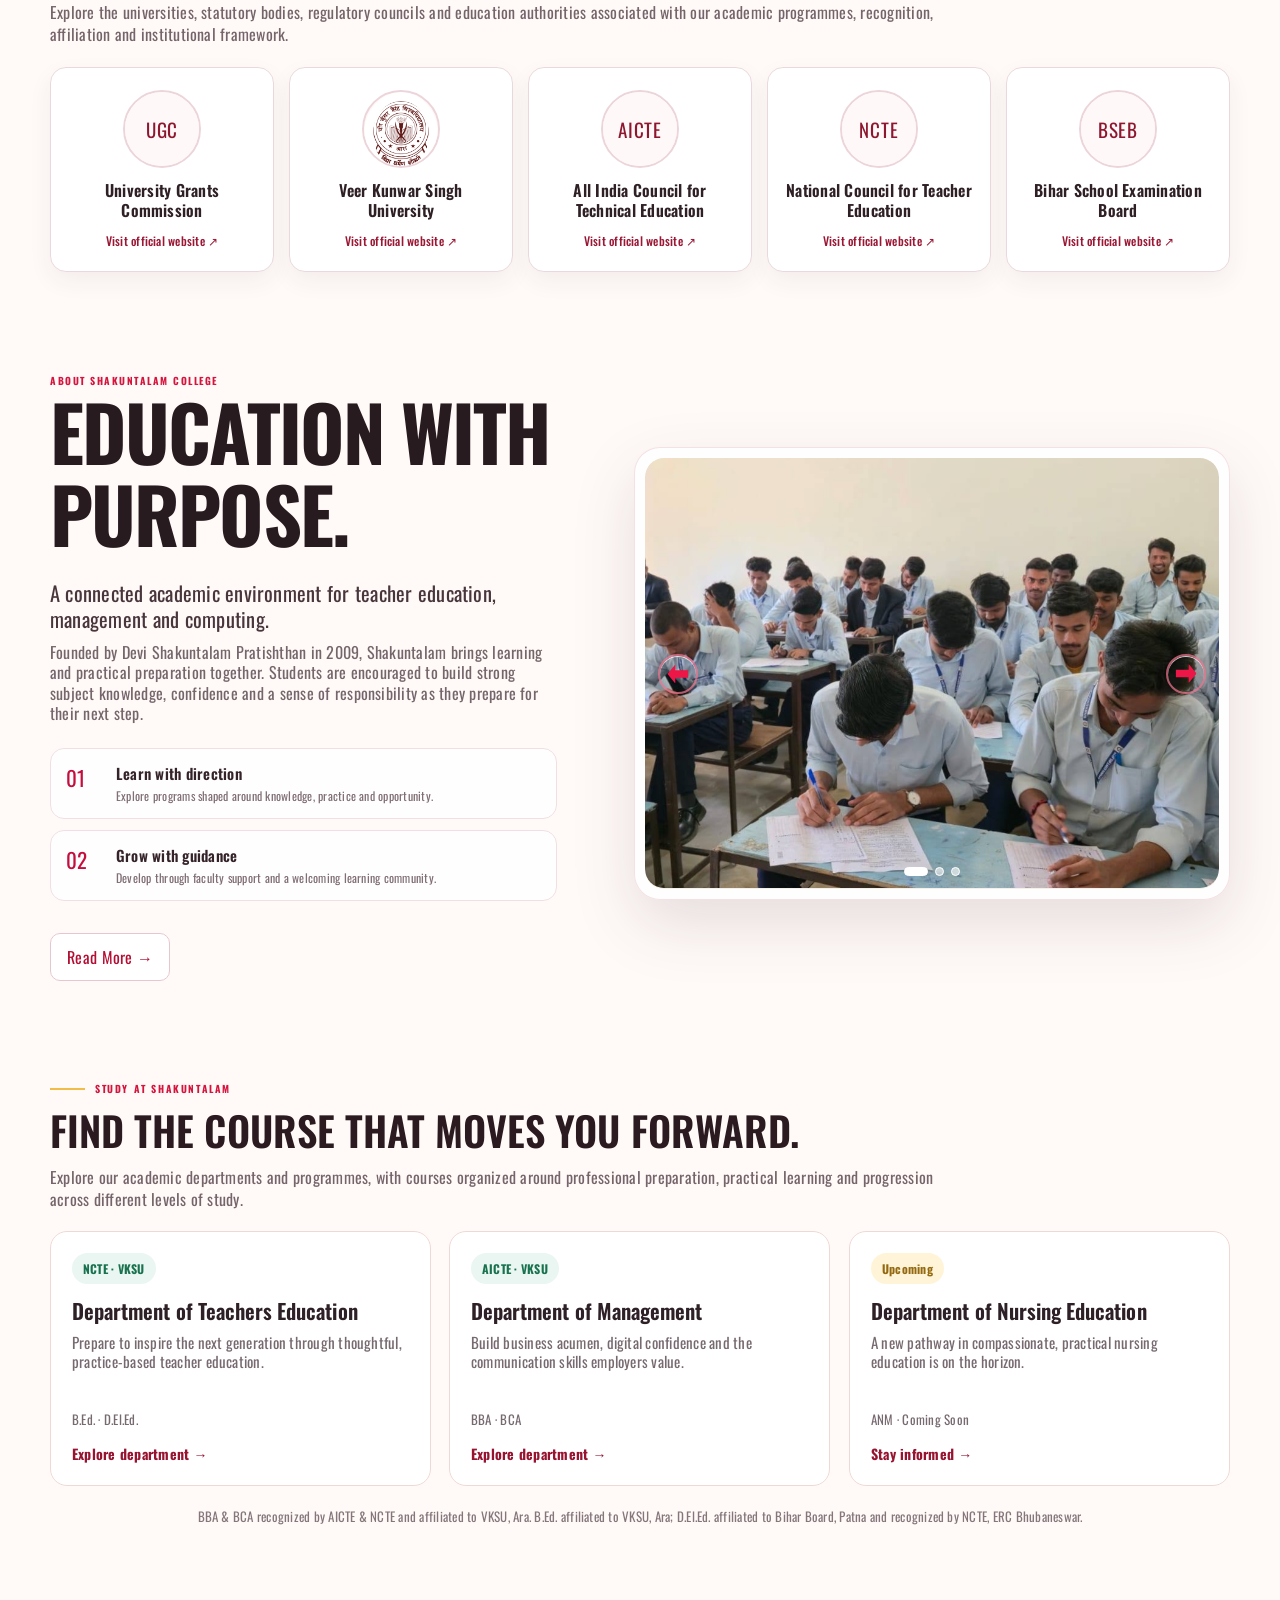
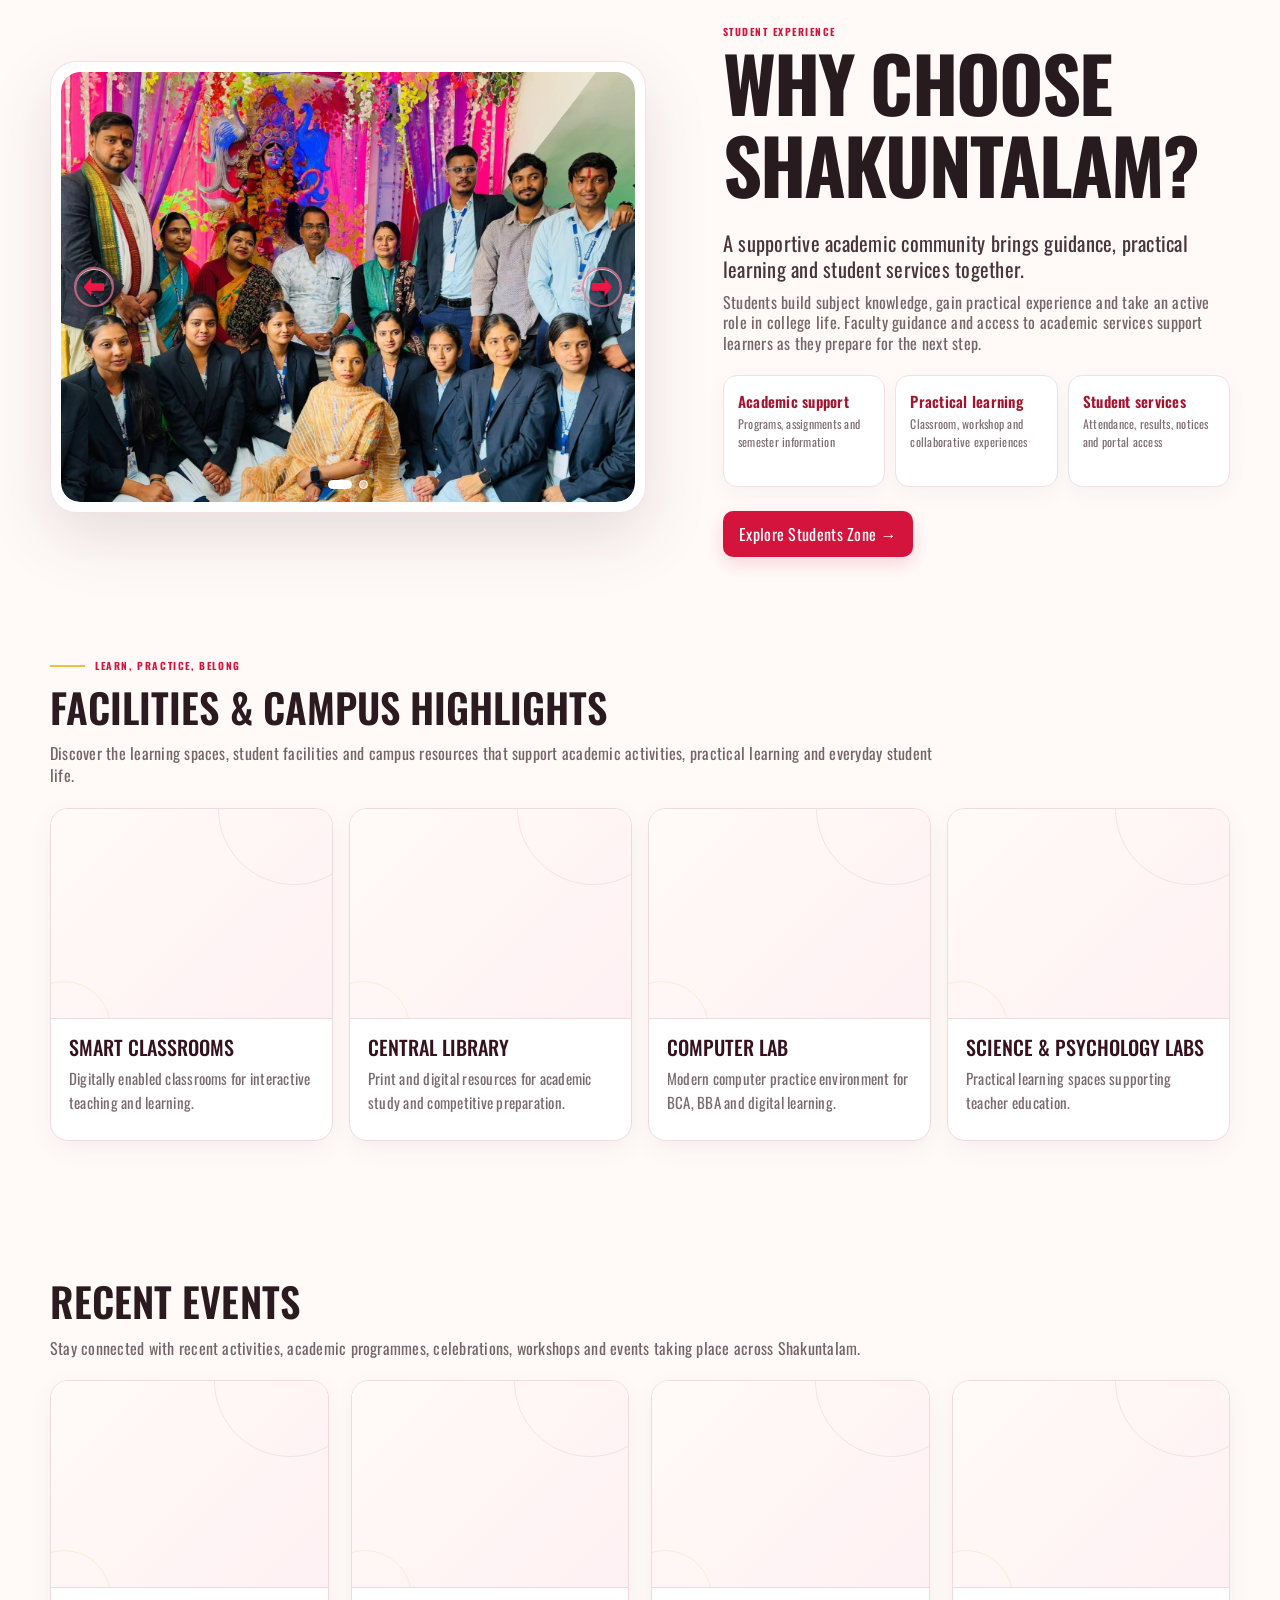
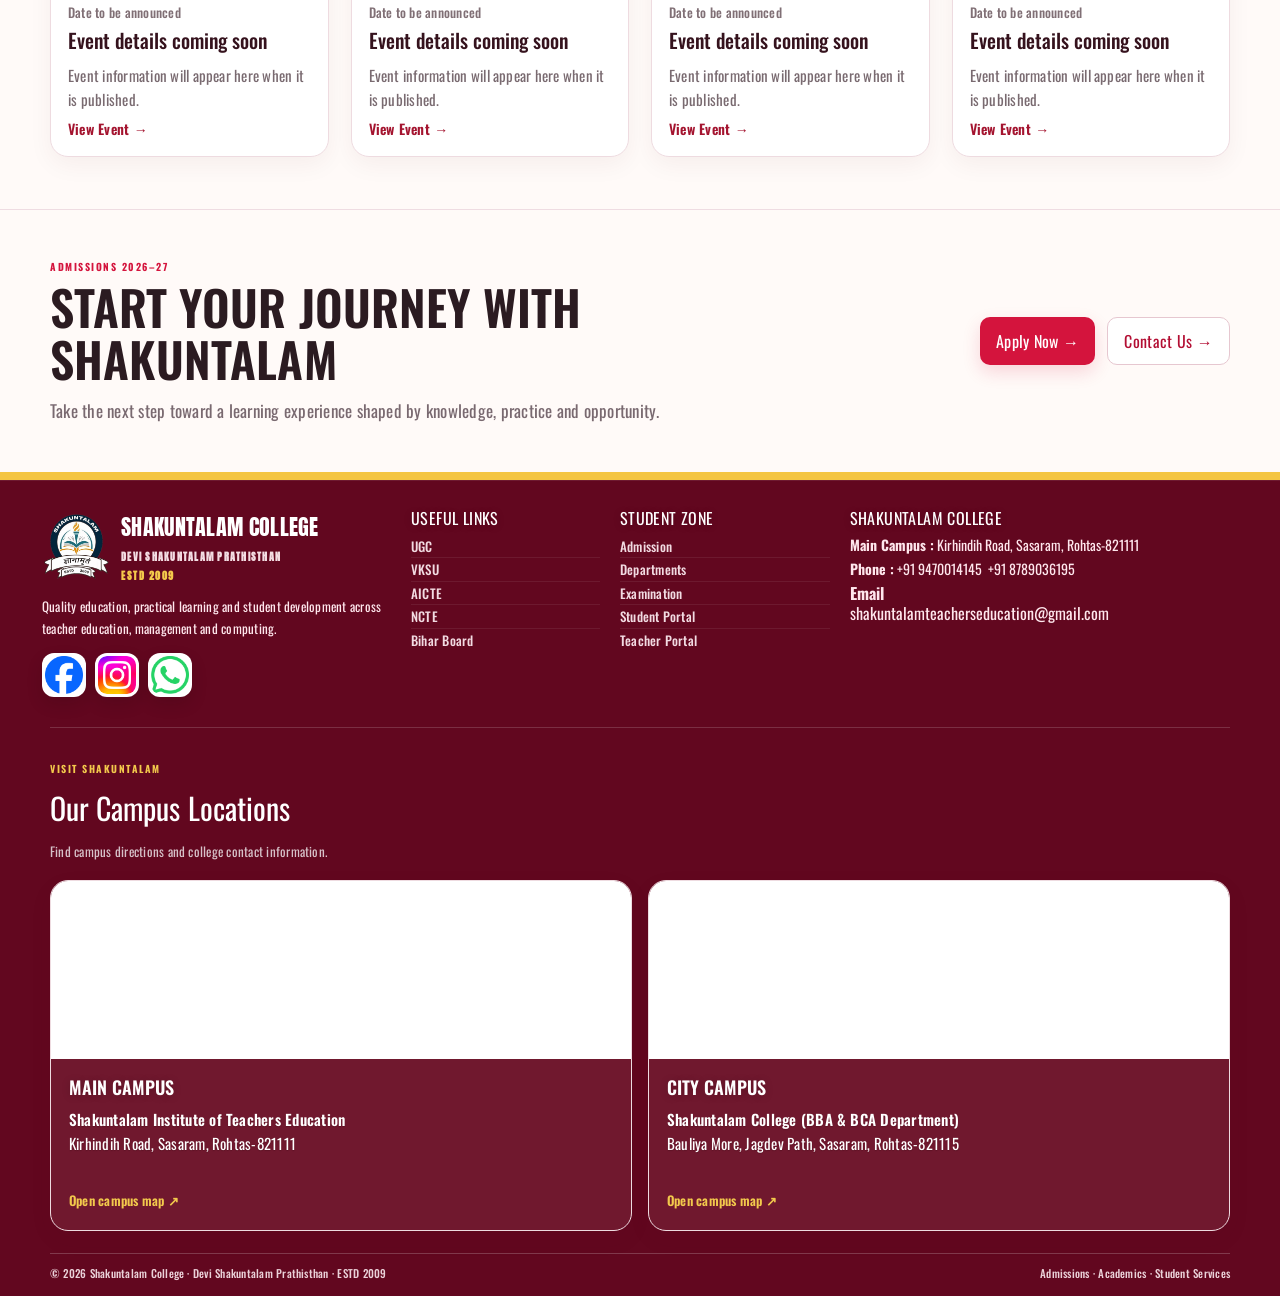
==== commit 7ec15edd: "Add files via upload" ====
--- a/index.html
+++ b/index.html
@@ -6,10 +6,10 @@
 <meta name="description" content="Shakuntalam College college website demo — academics, admissions, notices and student ERP portals.">
 <link rel="preconnect" href="https://fonts.googleapis.com"><link rel="preconnect" href="https://fonts.gstatic.com" crossorigin>
 <link href="https://fonts.googleapis.com/css2?family=Anton&family=Oswald:wght@400;500;600;700&display=swap" rel="stylesheet">
-<link rel="stylesheet" href="styles.css?v=204">
+<link rel="stylesheet" href="styles.css?v=207">
 </head>
 <body>
 <div id="app"></div>
-<script src="app.js?v=142"></script><script src="document-management.js?v=1"></script><script src="final-upgrade.js?v=145"></script><script src="assignment-files.js?v=97"></script>
+<script src="app.js?v=144"></script><script src="document-management.js?v=1"></script><script src="final-upgrade.js?v=147"></script><script src="assignment-files.js?v=97"></script>
 </body>
 </html>
--- a/styles.css
+++ b/styles.css
@@ -1,7 +1,15 @@
 :root{--blue2:#3a7bf4;--cyan:#18b7d7;--bg:#f5f8fc;--card:#fff;--green:#15966a;--orange:#ef8a22;--red:#dc4d5c;}
 *{box-sizing:border-box}body{margin:0;}a{text-decoration:none;color:inherit}button,input,select,textarea{font:inherit}button{cursor:pointer}.container{width:min(1180px,calc(100% - 40px));margin:auto}.topbar{}.topbar .container{display:flex;justify-content:space-between;gap:20px;padding:9px 0}.nav{}.navin{display:flex;justify-content:space-between;gap:25px}.brand{display:flex;align-items:center;font-family:Oswald;}.logo{width:44px;height:44px;border-radius:13px;background:linear-gradient(145deg,#0b56d8,#19b9d6);color:white;display:grid;place-items:center;box-shadow:0 10px 24px rgba(12,86,216,.22)}.brand small{display:block;font:500 10px 'Oswald';}.links{font-weight:600}.links a{}.links a:hover{}.nav-actions{display:flex;gap:9px;align-items:center}.btn{border:0;display:inline-flex;align-items:center;justify-content:center;gap:8px}.btn-primary{}.btn-dark{background:var(--navy);color:#fff}.btn-ghost{background:#edf3fc;color:#12325f}.btn-outline{background:#fff;border:1px solid #d8e1ed;}.hamb{display:none;background:#eef3fa;border:0;border-radius:10px;padding:10px}.hero{position:relative;overflow:hidden;color:white;}.hero:after{content:"";position:absolute;inset:auto -10% -180px 30%;border-radius:50%}.hero-grid{display:grid;grid-template-columns:1.08fr .92fr;align-items:center;position:relative;z-index:1}.eyebrow{display:inline-flex;align-items:center;gap:8px;border:1px solid rgba(255,255,255,.18);padding:7px 11px;border-radius:999px;font-size:12px;color:#d9e9ff}.hero h1{font:800 clamp(42px,5.3vw,74px)/1.02 Oswald;}.hero h1 span{}.hero p{line-height:1.75;}.hero-actions{display:flex;gap:12px;flex-wrap:wrap;margin-top:28px}.hero .btn-outline{background:transparent;color:#fff;border-color:rgba(255,255,255,.25)}.hero-card{}.hero-card img{width:100%;object-fit:cover;}.floating{position:relative;z-index:4}.stats{display:grid;grid-template-columns:repeat(4,1fr);background:white;border:1px solid var(--line);box-shadow:var(--shadow);overflow:hidden}.stat{border-right:1px solid var(--line)}.stat:last-child{border:0}.stat b{font:800 29px Oswald}.stat span{display:block;color:var(--muted);margin-top:4px}.section{}.section-head{display:flex;justify-content:space-between;align-items:end;}.kicker{font-weight:800;text-transform:uppercase;}.section h2{font:800 clamp(30px,4vw,46px)/1.08 Oswald;margin:8px 0 0}.section-head p{max-width:550px;color:var(--muted);line-height:1.7}.cards{display:grid;grid-template-columns:repeat(3,1fr);}.card{border:1px solid var(--line);}.card:hover{transform:translateY(-3px);transition:.2s;}.course-card{padding:0;overflow:hidden}.course-card img{width:100%;object-fit:cover}.course-body{}.pill{display:inline-flex;padding:6px 9px;border-radius:999px;font-size:11px;font-weight:800}.course-body h3{font:800 22px Oswald;margin:13px 0 7px}.muted{color:var(--muted)}.course-body p{font-size:14px;line-height:1.7;color:var(--muted)}.feature-grid{display:grid;grid-template-columns:1fr 1fr;gap:20px}.feature{display:flex;gap:15px}.icon{width:44px;height:44px;display:grid;place-items:center;font-weight:800;flex:none}.dark-section{color:#fff}.dark-section .muted{color:#aebdd0}.mission{display:grid;grid-template-columns:1fr 1fr;gap:20px}.mission .card{}.quote{font:700 25px/1.45 Oswald}.notice-list{display:grid;gap:12px}.notice{display:flex;align-items:center;justify-content:space-between;gap:20px;background:#fff;border:1px solid var(--line);}.notice strong{display:block}.notice small{color:#7b8798}.date{font-weight:800;color:var(--blue);min-width:65px;text-align:center}.page-hero{}.page-hero h1{font:800 48px Oswald;margin:10px 0}.page-hero p{color:#c7d8ed;max-width:680px;line-height:1.7}.breadcrumbs{color:#a9c4e8}.grid-4{display:grid;grid-template-columns:repeat(4,1fr);gap:18px}.facility{min-height:180px;background:#fff;border:1px solid var(--line);padding:22px}.facility h3{margin:15px 0 7px;}.gallery{display:grid;grid-template-columns:repeat(3,1fr);gap:14px}.gallery img{width:100%;height:230px;object-fit:cover;}.footer{}.footer-grid{display:grid;}.footer h3{}.footer a,.footer p{}.copy{margin-top:35px;padding-top:17px;font-size:12px;display:flex;justify-content:space-between}.portal{display:grid;}.side{color:#b7c7da;}.side .brand{color:#fff;margin:0 10px 30px}.side nav a{}.side nav a.active,.side nav a:hover{background:#103055;color:#fff}.portal-main{}.topline{display:flex;justify-content:space-between;align-items:center;margin-bottom:25px}.topline h1{font:800 30px Oswald;margin:0}.avatar{width:40px;height:40px;border-radius:50%;display:grid;place-items:center;background:#dceaff;color:#0754d1;font-weight:800}.dash-grid{display:grid;grid-template-columns:repeat(4,1fr);gap:15px;margin-bottom:20px}.metric{background:#fff;border:1px solid var(--line);border-radius:16px;padding:19px}.metric b{font:800 27px Oswald}.metric small{display:block;color:var(--muted);margin-top:4px}.table-wrap{background:#fff;border:1px solid var(--line);border-radius:16px;}.table{width:100%;border-collapse:collapse;}.table th,.table td{padding:13px 15px;border-bottom:1px solid #edf1f6;text-align:left;white-space:nowrap}.table th{color:#7d8999;}.tag{padding:5px 8px;border-radius:8px;font-size:11px;font-weight:800}.tag.green{}.tag.orange{}.tag.red{}.toolbar{display:flex;gap:9px;flex-wrap:wrap;margin-bottom:15px}.toolbar input,.toolbar select,.form input,.form select,.form textarea{border:1px solid #dbe4ef;background:#fff;padding:11px 12px;outline:none;width:100%}.toolbar input{width:250px}.form{display:grid;gap:12px}.form-grid{display:grid;grid-template-columns:1fr 1fr;gap:13px}.form label{font-size:12px;font-weight:700;color:#4b5a70}.modal{position:fixed;inset:0;background:rgba(2,12,25,.65);backdrop-filter:blur(8px);display:none;align-items:center;justify-content:center;z-index:100;padding:20px}.modal.show{display:flex}.modal-box{width:min(520px,100%);background:white;padding:25px;box-shadow:0 30px 100px rgba(0,0,0,.25)}.modal-head{display:flex;justify-content:space-between;align-items:center;margin-bottom:20px}.close{}.tabs{display:flex;background:#edf2f8;border-radius:11px;padding:4px;margin-bottom:15px}.tabs button{border:0;background:transparent;flex:1;padding:10px;border-radius:8px;font-weight:700}.tabs button.active{background:white;box-shadow:0 2px 10px rgba(0,0,0,.07)}.toast{position:fixed;right:20px;bottom:20px;background:#071426;color:white;padding:14px 17px;box-shadow:var(--shadow);z-index:200;opacity:0;transform:translateY(10px);pointer-events:none;transition:.25s}.toast.show{opacity:1;transform:none}.mobile-menu{display:none}.empty{padding:35px;text-align:center;color:var(--muted)}
-@media(max-width:1000px){.mobile-menu{display:none;background:white;border-top:1px solid var(--line);padding:15px}.mobile-menu.open{display:grid;gap:8px}.mobile-menu a{padding:11px;border-radius:9px}.hero-grid,.mission,.feature-grid{grid-template-columns:1fr}.hero-card{max-width:620px}.stats,.dash-grid{grid-template-columns:repeat(2,1fr)}.cards{grid-template-columns:1fr 1fr}.grid-4{grid-template-columns:1fr 1fr}.portal{grid-template-columns:1fr}.side{display:none}.gallery{grid-template-columns:1fr 1fr}.footer-grid{grid-template-columns:1fr 1fr}}
-@media(max-width:650px){.container{width:min(100% - 26px,1180px)}.topbar{display:none}.navin{height:66px}.nav-actions .btn{display:none}.hero{padding:60px 0}.hero h1{font-size:43px}.hero p{font-size:16px}.hero-card img{height:270px}.stats,.cards,.grid-4,.gallery,.footer-grid,.form-grid{grid-template-columns:1fr}.stat{border-right:0;border-bottom:1px solid var(--line)}.section{padding:58px 0}.section-head{display:block}.page-hero h1{font-size:38px}.portal-main{}.dash-grid{grid-template-columns:1fr 1fr}.toolbar input{width:100%}.copy{display:block}.copy span{display:block;margin-top:8px}}
+@media(max-width:1000px){.hero-grid,
+.mission,
+.feature-grid{grid-template-columns:1fr}.hero-card{max-width:620px}.stats,
+.dash-grid{grid-template-columns:repeat(2,1fr)}.cards{grid-template-columns:1fr 1fr}.grid-4{grid-template-columns:1fr 1fr}.portal{grid-template-columns:1fr}.side{display:none}.gallery{grid-template-columns:1fr 1fr}.footer-grid{grid-template-columns:1fr 1fr}}
+@media(max-width:650px){.container{width:min(100% - 26px,1180px)}.hero{padding:60px 0}.hero h1{font-size:43px}.hero p{font-size:16px}.hero-card img{height:270px}.stats,
+.cards,
+.grid-4,
+.gallery,
+.footer-grid,
+.form-grid{grid-template-columns:1fr}.stat{border-right:0;border-bottom:1px solid var(--line)}.section{padding:58px 0}.section-head{display:block}.page-hero h1{font-size:38px}.portal-main{}.dash-grid{grid-template-columns:1fr 1fr}.toolbar input{width:100%}.copy{display:block}.copy span{display:block;margin-top:8px}}
 /* Shakuntalam premium typography and administration UI */
 :root{}
 body{}
@@ -39,8 +47,11 @@
 /* ===== Final Shakuntalam College UI layer ===== */
 :root{--navy:#062452;--blue:#0b66d4;--sky:#edf6ff;--gold:#f1c40f;--paper:#f8fbff;}
 body{}.topbar,.links a,.btn,.kicker,.eyebrow,.pill,.tag,.date,.muted,small,input,select,textarea,table,.footer p,.footer a{font-family:'Oswald',sans-serif}h1,h2,h3,h4,.brand,.brand span,.metric b,.quote{font-family:'Oswald',sans-serif}.brand{font-weight:700;letter-spacing:.035em}.brand small{font-family:'Oswald',sans-serif;font-weight:500;letter-spacing:.18em}.brand-logo{}.footer .brand-logo{}.navin{}.links{}.nav-drop>a{}.drop-menu{position:absolute;left:0;pointer-events:none;}.nav-drop:hover .drop-menu,.nav-drop:focus-within .drop-menu{opacity:1;pointer-events:auto;transform:none}.drop-menu a{white-space:nowrap}.drop-menu a:hover{}.hero-brand{}.hero h1,.page-hero h1,.section h2,.course-body h3,.facility h3,.quote,.info-block h2{font-family:'Oswald',sans-serif;font-weight:600;letter-spacing:-.02em}.hero h1{font-weight:600}.hero h1 span{font-family:'Oswald',sans-serif;font-style:normal;font-weight:700}.hero-links{display:flex;gap:10px;flex-wrap:wrap;margin-top:24px}.hero-links a{color:#fff;border-bottom:1px solid rgba(255,255,255,.35);padding-bottom:3px;font-size:12px}.mega-links{display:grid;grid-template-columns:repeat(2,1fr);}.mega-link{display:grid;grid-template-columns:80px minmax(0,1fr) 20px;align-items:center;gap:12px;border:1px solid var(--line);border-radius:15px;background:#fff;box-shadow:0 8px 25px rgba(10,35,70,.035);transition:.2s}.mega-link:hover{box-shadow:0 16px 35px rgba(10,35,70,.08)}.mega-link b{display:block;}.mega-link small{display:block;color:#718099;margin-top:4px;line-height:1.35}.admission-card{background:linear-gradient(145deg,#fff,#f0f6ff);border:1px solid #d7e6f7}.social-grid{display:grid;grid-template-columns:repeat(3,1fr);gap:15px}.social-grid a{display:flex;flex-direction:column;gap:7px;padding:22px;border:1px solid var(--line);border-radius:17px;background:#fff;box-shadow:0 10px 30px rgba(10,35,70,.04)}.social-grid a:hover{border-color:#b7d2f1;transform:translateY(-2px)}.social-grid b{font-size:19px}.social-grid span{font-size:12px;color:#718099}.socials{display:flex;gap:8px;flex-wrap:wrap;margin-top:18px}.socials a{background:rgba(255,255,255,.05);font-size:11px}.map-wrap{display:grid;grid-template-columns:1fr 1.5fr;gap:22px;align-items:center;border-top:1px solid #142b48;padding-top:30px;margin-top:30px}.map-wrap iframe{width:100%;height:220px;border:0;border-radius:18px;filter:saturate(.8)}.info-long{display:grid;grid-template-columns:repeat(2,1fr);gap:18px}.info-block{}.info-block h2{font-size:31px;margin:8px 0}.mini-input{width:75px!important;padding:7px!important;border:1px solid var(--line);border-radius:7px}.quick-grid{grid-template-columns:repeat(2,1fr)}.footer{}.footer h3{}.table-wrap{overflow:auto}.table{min-width:820px}.hero-card img{object-position:center}.menu-section{background:linear-gradient(180deg,#fff,#f7fbff)}
-@media(max-width:1000px){.mega-links,.info-long{grid-template-columns:1fr 1fr}.social-grid{grid-template-columns:1fr 1fr}.map-wrap{grid-template-columns:1fr}}
-@media(max-width:650px){.mega-links,.info-long,.social-grid{grid-template-columns:1fr}.brand-logo{}.brand{font-size:13px}.brand small{font-size:7px}.map-wrap iframe{height:190px}.hero-links{gap:8px}}
+@media(max-width:1000px){.mega-links,
+.info-long{grid-template-columns:1fr 1fr}.social-grid{grid-template-columns:1fr 1fr}.map-wrap{grid-template-columns:1fr}}
+@media(max-width:650px){.mega-links,
+.info-long,
+.social-grid{grid-template-columns:1fr}.brand-logo{}.brand{font-size:13px}.brand small{font-size:7px}.map-wrap iframe{height:190px}.hero-links{gap:8px}}
 
 /* ===== FINAL SHAKUNTALAM BRAND THEME ===== */
 :root{--brand-blue:#9f1731;--brand-deep:#021d46;--brand-cyan:#a91438;--brand-gold:#f3c316;--brand-cream:#fffdf4;--brand-bg:#f6f9fd;}
@@ -54,7 +65,7 @@
 .event-card{overflow:hidden;padding:0}.event-card img{width:100%;height:220px;object-fit:cover;display:block}.event-body{padding:22px}.event-body h3{font-family:'Anton',sans-serif;text-transform:uppercase;font-size:25px;margin:12px 0 8px}.event-body p,.event-body small{font-family:'Oswald',sans-serif}.event-preview{width:100%;max-height:220px;object-fit:cover;border-radius:12px;border:1px solid var(--brand-line)}.upload-box{display:grid;gap:8px;padding:15px;border:1px dashed #aac4e4;border-radius:14px;background:#f5f9ff;font-family:'Oswald',sans-serif}.upload-box input{font-family:'Oswald',sans-serif}.footer{}.footer-top{display:grid;grid-template-columns:1.6fr 1fr 1fr 1.25fr;gap:40px;padding:70px 0 45px}.footer-brand{position:relative}.footer-logo{width:90px;height:90px;object-fit:contain;float:left;margin:0 16px 12px 0}.footer-title{font-size:26px;color:#fff}.footer-sub{font-family:'Oswald',sans-serif;font-size:11px;letter-spacing:.12em;color:#bcd7f3;margin-top:7px}.footer-estd{font-size:11px;color:#f4cf48;letter-spacing:.16em;margin-top:6px}.footer-brand>p{clear:both;padding-top:15px;line-height:1.7;color:#b9cbe0}.footer h3{}.footer-grid a,.footer-top>div:not(.footer-brand) a{display:block;color:#b9cbe0;margin:10px 0;font-family:'Oswald',sans-serif}.footer-grid a:hover,.footer-top a:hover{color:#ffd52a}.footer-top p{font-family:'Oswald',sans-serif;color:#b9cbe0;line-height:1.7}.footer-map{display:grid;grid-template-columns:1fr 1.7fr;gap:28px;border-top:1px solid rgba(255,255,255,.1);padding:30px 0}.footer-map iframe{width:100%;height:230px;border:0;border-radius:18px;opacity:.92}.copy{border-top:1px solid rgba(255,255,255,.1);padding:18px 0;color:#8fa8c6;font-family:'Oswald',sans-serif}.socials a{padding:8px 10px;border:1px solid rgba(255,255,255,.12);border-radius:8px;margin-right:6px!important;color:#d9e9fa!important}
 .side{width:280px}.side .brand{padding:15px}.side .brand-logo{width:55px!important;height:55px!important}.side .brand-copy strong{font-size:14px;color:#fff}.side .brand-copy small{font-size:7px;color:#d6e9ff}.side .brand-copy em{font-size:8px;color:#f6d45d}.side nav a{}.side nav a.active{}.topline h1{font-family:'Anton',sans-serif;text-transform:uppercase}.metric b{font-family:'Anton',sans-serif}.table th{font-family:'Anton',sans-serif;text-transform:uppercase;font-size:10px;letter-spacing:.04em}.table td{font-family:'Oswald',sans-serif}.table code,code{font-family:ui-monospace,SFMono-Regular,Menlo,monospace;background:#eef4fb;padding:3px 6px;border-radius:6px;color:#0b376f}
 @media(max-width:1200px){.footer-top{grid-template-columns:1.5fr 1fr 1fr}}
-@media(max-width:900px){.topbar-inner{display:none}.navin{padding:10px 0}.brand-lockup{min-width:0}.footer-top{grid-template-columns:1fr 1fr}.footer-map{grid-template-columns:1fr}.hero-brandline .inline-brand{max-width:100%}}
+@media(max-width:900px){.topbar-inner{display:none}.footer-top{grid-template-columns:1fr 1fr}.footer-map{grid-template-columns:1fr}.hero-brandline .inline-brand{max-width:100%}}
 @media(max-width:600px){.brand-logo{width:52px!important;height:52px!important}.brand-copy strong{font-size:16px}.brand-copy small{font-size:7px}.brand-copy em{font-size:7px}.hero h1{font-size:44px}.hero-brandline .inline-brand{padding:8px}.footer-top{grid-template-columns:1fr}.footer-logo{width:72px;height:72px}.footer-title{font-size:22px}}
 /* Enforce the supplied condensed headline style consistently across legacy inline styles. */
 h1,h2,h3,h4,h5,h6,.brand,.brand-copy,.btn,.nav a,.kicker,.eyebrow,.pill,.metric b,.quote,.footer-title,.footer-sub,.footer-estd{font-family:'Anton','Oswald',sans-serif!important}
@@ -62,12 +73,14 @@
 .topbar-inner{flex-wrap:wrap}.nav-drop{}.drop-menu{}.links .nav-drop:hover>.drop-menu{display:block}.links .drop-menu{display:block}
 .two-col{display:grid;grid-template-columns:1fr 1fr;gap:44px;align-items:center}.lead{font-size:20px;line-height:1.75}.home-image{width:100%;height:420px;object-fit:cover;border-radius:26px;box-shadow:0 25px 70px rgba(3,31,73,.16)}.glass-card{background:rgba(255,255,255,.08)!important;color:#fff!important;border-color:rgba(255,255,255,.12)!important}.glass-card p{color:#dbe9fb}.facility-icon{width:48px;height:48px;display:grid;place-items:center;border-radius:14px;background:linear-gradient(135deg,#eaf4ff,#d9ebff);font-size:22px;color:#0a5fbf}.center-card{text-align:center;max-width:650px;margin:auto;padding:55px}.lock-icon{width:68px;height:68px;display:grid;place-items:center;border-radius:20px;background:#edf6ff;color:#0756b6;font-size:30px;margin:0 auto 18px}.social-logo{width:46px;height:46px;display:grid;place-items:center;border-radius:14px;background:#edf5ff;color:#0b56b7}.social-logo svg,.socials svg{width:24px;height:24px;fill:currentColor;stroke:currentColor;stroke-width:1.6}.socials a{display:inline-flex!important;align-items:center;gap:7px}.socials a svg{width:17px;height:17px}.socials a span{font-family:'Oswald',sans-serif}.builder{display:grid;grid-template-columns:minmax(420px,1fr) minmax(420px,1fr);gap:22px;align-items:start}.builder-panel,.builder-preview{background:#fff;border:1px solid var(--line);border-radius:22px;box-shadow:0 12px 40px rgba(8,35,72,.07)}.builder-panel{padding:24px}.builder-head{display:flex;justify-content:space-between;gap:15px;align-items:flex-start;border-bottom:1px solid var(--line);padding-bottom:18px;margin-bottom:18px}.builder-section{padding:18px 0;border-bottom:1px solid var(--line)}.builder-section:last-child{border-bottom:0}.builder-section h3{font-size:18px;margin:0 0 14px}.builder-section label{display:grid;gap:7px;font-family:'Oswald',sans-serif;font-size:12px;margin:12px 0}.builder-section input,.builder-section textarea{width:100%;box-sizing:border-box}.builder-image img{width:100%;max-height:190px;object-fit:cover;border-radius:14px;border:1px solid var(--line)}.builder-section-title{display:flex;justify-content:space-between;gap:10px;align-items:center}.builder-row{display:flex;align-items:center;gap:9px;padding:12px;border:1px solid var(--line);border-radius:11px;margin:7px 0;background:#f9fbfe}.builder-row button{border:1px solid var(--line);background:#fff;border-radius:8px;width:31px;height:31px;cursor:pointer}.drag-handle{color:#8aa0b8}.builder-spacer{flex:1}.danger-mini{color:#a33;border-color:#f0caca!important}.social-edit{display:grid;grid-template-columns:44px 1fr 1.4fr;gap:8px;align-items:center;margin:8px 0}.social-edit input{min-width:0}.social-logo.small{width:38px;height:38px}.preview-bar{display:flex;justify-content:space-between;padding:13px 16px;border-bottom:1px solid var(--line);font:700 10px 'Oswald',sans-serif;letter-spacing:.1em;color:#67809d}.preview-frame{padding:15px;background:#eef3f8;min-height:650px}.preview-hero{min-height:340px;border-radius:18px;overflow:hidden;position:relative;color:#fff;padding:25px;display:flex;flex-direction:column;justify-content:flex-end}.preview-hero img{position:absolute;inset:0;width:100%;height:100%;object-fit:cover;opacity:.34}.preview-hero>div{position:relative;z-index:1;max-width:90%}.preview-hero small{font:500 10px 'Oswald';letter-spacing:.12em}.preview-hero h1{font:400 clamp(34px,4vw,58px) 'Anton';margin:10px 0;text-transform:uppercase}.preview-hero p{font:400 15px 'Oswald';line-height:1.5;max-width:600px}.preview-btn{display:inline-block;background:var(--preview-accent,#f3c316);color:#09234c;padding:10px 15px;border-radius:9px;font:400 12px 'Anton';margin-top:8px}.preview-section{background:#fff;margin-top:14px;padding:18px;border-radius:16px}.preview-chips{display:flex;flex-wrap:wrap;gap:7px;margin-top:12px}.preview-chips span{padding:7px 10px;border-radius:20px;background:#edf5ff;color:#0b56b7;font:500 11px 'Oswald'}.fee-shell{background:#fff;border:1px solid var(--brand-line);border-radius:22px;padding:22px;box-shadow:0 15px 45px rgba(6,43,94,.07)}.fee-head{display:flex;justify-content:space-between;align-items:flex-start;gap:18px;margin-bottom:18px}.fee-head h2{margin:4px 0 8px}.student-chip{background:#edf5ff;color:#0b56b7;padding:10px 13px;border-radius:12px;font:500 12px 'Oswald'}.fee-table{}.fee-row{display:grid;align-items:center;}.fee-row>div{height:100%;display:flex;align-items:center;}.fee-row>div:last-child{border-right:0}.fee-header{text-transform:uppercase}.fee-row:nth-child(odd):not(.fee-header){}.fee-row small{display:block;margin-top:4px}.fee-check{}.breakup-btn{}.fee-total{display:flex;justify-content:flex-end;gap:35px;align-items:center;}.pay-action-row{display:flex;align-items:center;}.pay-action-row>label{font:400 16px 'Anton';color:#0a7d13}.pay-action-row>div{margin-left:auto;display:flex;align-items:center;gap:12px;font:400 16px 'Anton';color:#666}.pay-action-row strong{font-size:22px;color:#111}.pay-now-btn{border:0;cursor:pointer}.gateway-box{width:min(680px,92vw);max-height:90vh;overflow:auto;background:#fff;border-radius:25px;padding:24px;box-shadow:0 30px 90px rgba(0,0,0,.28)}.gateway-top{display:flex;justify-content:space-between;align-items:flex-start}.gateway-top h2{margin:5px 0 18px}.gateway-total{display:flex;justify-content:space-between;align-items:center;padding:20px 22px;background:#e9fbfd;border-radius:20px;color:#247590;font:400 20px 'Anton';margin-bottom:15px}.gateway-total strong{font-size:25px}.gateway-total.soft{margin-top:8px}.gateway-methods{display:grid;gap:11px}.gateway-methods button{display:flex;align-items:center;gap:18px;border:1px solid #e2e2e2;background:#fff;border-radius:11px;padding:19px 22px;font:400 19px 'Oswald';text-align:left;cursor:pointer;box-shadow:0 5px 18px rgba(0,0,0,.04)}.gateway-methods button:hover{border-color:#62b2c8;background:#f7fdff}.gicon{color:#2c8196;font-size:23px}.upi-options{display:flex;justify-content:center;gap:35px;padding:18px}.upi-options button{border:2px solid #e6e6e6;background:#ecfcff;padding:15px 28px;border-radius:8px;font:400 17px 'Oswald';cursor:pointer}.summary{background:#e9fbfd;border-radius:20px;padding:18px 22px;margin:18px 0;color:#3285a0}.summary h3{font:400 19px 'Oswald';margin:0 0 10px}.summary p{display:flex;justify-content:space-between;margin:8px 0;font:400 15px 'Oswald'}.summary b{font-weight:600}.gateway-buttons{display:flex;justify-content:space-between;gap:15px}.gateway-form{margin-top:14px}.attendance-toolbar{display:flex;justify-content:space-between;gap:20px;align-items:flex-end;margin-bottom:18px}.attendance-toolbar h2{margin:8px 0 4px}.toolbar-actions{display:flex;gap:10px;align-items:center}.attendance-summary{display:grid;grid-template-columns:repeat(4,1fr);gap:12px;margin-bottom:18px}.attendance-summary>div{background:#fff;border:1px solid var(--line);border-radius:15px;padding:18px}.attendance-summary b{display:block;font:400 27px 'Anton';color:#0a4e9b}.attendance-summary span{font:400 12px 'Oswald';color:#718099}.att-toggle{border:1px solid #bcd2ea;background:#fff;color:#0b56b7;border-radius:9px;padding:8px 12px;font:400 12px 'Oswald';cursor:pointer}.att-toggle.is-present{background:#dff7e7;border-color:#9bd2aa;color:#14743a}.att-toggle.is-absent{background:#ffe5e7;border-color:#edabb2;color:#a62835}.attendance-overview{display:grid;grid-template-columns:repeat(3,1fr);gap:14px;margin-bottom:18px}.calendar-card{margin-top:18px}.calendar-head{display:flex;justify-content:space-between;align-items:center}.calendar-head h2{margin:4px 0}.legend{display:flex;gap:14px;font:400 12px 'Oswald';color:#60748e}.calendar-week,.calendar-grid{display:grid;grid-template-columns:repeat(7,1fr);gap:6px}.calendar-week{margin-top:18px}.calendar-week b{text-align:center;font:400 11px 'Anton';color:#68809a;text-transform:uppercase}.calendar-grid{margin-top:6px}.cal-cell{min-height:72px;border:1px solid var(--line);border-radius:11px;background:#fbfdff;padding:8px;display:flex;flex-direction:column;justify-content:space-between}.cal-cell span{font:500 12px 'Oswald';color:#526982}.cal-cell b{text-align:center;font:400 17px 'Anton';color:#aab7c6}.cal-cell.present{background:#e4f8eb;border-color:#a6dbb7}.cal-cell.present b{color:#18723c}.cal-cell.absent{background:#ffe8eb;border-color:#e8b4ba}.cal-cell.absent b{color:#b22d3c}.cal-cell.empty{border:0;background:transparent}.side-orb{position:absolute;border-radius:50%;pointer-events:none}.orb-a{width:190px;height:190px;right:-90px;top:130px;border:1px solid rgba(255,255,255,.12)}.orb-b{width:100px;height:100px;left:-55px;bottom:120px;background:rgba(255,211,44,.08)}.side nav a{position:relative;display:flex!important;align-items:center;gap:11px}.side-icon{display:grid;place-items:center;color:#dcecff;font-size:15px}.side nav a.active .side-icon{background:rgba(255,255,255,.16);color:#ffd52a}.side-signout{position:relative;z-index:2}.social-section{background:linear-gradient(180deg,#f8fbff,#edf5ff)}
 @media(max-width:1050px){.builder{grid-template-columns:1fr}.builder-preview{order:-1}.two-col{grid-template-columns:1fr}.fee-row{grid-template-columns:55px 1fr 1.1fr 90px 100px}.attendance-toolbar{flex-direction:column;align-items:stretch}.attendance-summary{grid-template-columns:1fr 1fr}}
-@media(max-width:650px){.fee-shell{padding:12px}.fee-table{overflow:auto}.fee-row{min-width:760px}.pay-action-row{flex-wrap:wrap}.pay-action-row>div{margin-left:0}.gateway-box{padding:17px}.upi-options{gap:8px}.upi-options button{padding:12px 14px}.attendance-summary,.attendance-overview{grid-template-columns:1fr 1fr}.calendar-week,.calendar-grid{gap:3px}.cal-cell{min-height:55px;padding:5px}.builder-panel{padding:16px}.social-edit{grid-template-columns:38px 1fr}.social-edit input:last-child{grid-column:2}.topbar-inner span:nth-child(3){display:none}}
+@media(max-width:650px){.fee-shell{padding:12px}.fee-table{overflow:auto}.fee-row{min-width:760px}.pay-action-row{flex-wrap:wrap}.pay-action-row>div{margin-left:0}.gateway-box{padding:17px}.upi-options{gap:8px}.upi-options button{padding:12px 14px}.attendance-summary,
+.attendance-overview{grid-template-columns:1fr 1fr}.calendar-week,
+.calendar-grid{gap:3px}.cal-cell{min-height:55px;padding:5px}.builder-panel{padding:16px}.social-edit{grid-template-columns:38px 1fr}.social-edit input:last-child{grid-column:2}.topbar-inner span:nth-child(3){display:none}}
 
 /* ===== V3 VISUAL / UX OVERRIDES ===== */
 :root{--brand-line:#c7d8eb}
 .brand-logo{width:58px;height:58px;object-fit:contain;background:transparent}.brand-copy{display:flex;flex-direction:column;line-height:1}.brand-copy strong{font-family:'Anton',sans-serif;letter-spacing:.02em;font-size:19px;color:inherit}.brand-copy small{font-family:'Oswald',sans-serif!important;font-size:9px!important;letter-spacing:1.3px;color:#7c8da2!important;margin-top:5px}.brand-copy em{font-family:'Oswald',sans-serif;font-style:normal;font-size:8px;letter-spacing:1px;color:#a07b18;margin-top:4px}.links{font-family:'Oswald',sans-serif;letter-spacing:.3px}.links>a,.nav-drop>a{padding:28px 0;white-space:nowrap}.nav-drop{position:relative;height:76px;display:flex;align-items:center;}.nav-drop>a{display:flex;align-items:center;gap:4px}.drop-menu{visibility:hidden!important;display:block!important;opacity:0!important;transform:translateY(10px)!important;transition:opacity .18s ease,transform .18s ease,visibility .18s ease!important}.nav-drop:hover>.drop-menu,.nav-drop:focus-within>.drop-menu{visibility:visible!important;opacity:1!important;transform:translateY(0)!important;}.drop-menu:hover{visibility:visible!important;opacity:1!important;transform:none!important}.drop-menu a{font-family:'Oswald',sans-serif!important;font-size:14px!important}.btn,.nav-actions .btn{font-family:'Oswald',sans-serif;letter-spacing:.3px}.btn-gold{box-shadow:0 10px 24px rgba(243,195,22,.22)}.hero h1,.section h2,.page-hero h1,.topline h1,.card h2,.card h3{font-family:'Anton',sans-serif!important;letter-spacing:.02em}.hero p,.card p,.muted{font-size:15px}.mega-link b{font-family:'Anton',sans-serif;font-size:18px}.mega-link small{font-size:13px}.footer-socials{display:flex;gap:10px}.footer-socials a{display:inline-flex!important}.footer-socials .social-logo{width:40px;height:40px;background:#102744;color:#d8e8ff}.portal{}.side{position:relative;overflow:hidden;min-height:calc(100vh - 76px);padding:24px 16px}.side nav a{font-family:'Oswald',sans-serif;font-size:15px;letter-spacing:.3px;padding:12px 13px;margin:5px 0}.side nav a.active{box-shadow:0 10px 24px rgba(0,0,0,.16)}.side-icon{width:34px;height:34px;border-radius:10px;}.side-clock{position:relative;z-index:2;margin:18px 8px;padding:12px;border:1px solid rgba(255,255,255,.1);border-radius:12px;color:#9fb3cb;font:12px 'Oswald';line-height:1.6}.side-clock b{color:#fff;font-size:15px}.portal-main{}.topline h1{font-size:36px}.attendance-toolbar h2,.assignment-head h2{font-family:'Anton',sans-serif!important}.att-action{border:0;border-radius:8px;padding:7px 9px;margin:2px;font:12px 'Oswald';cursor:pointer}.att-action:disabled{opacity:.4;cursor:not-allowed}.att-action.present{background:#e0f7e8;color:#16733b}.att-action.absent{background:#ffe8eb;color:#a62a38}.att-action.plus{background:#e7f0ff;color:#1456ad}.att-action.minus{background:#fff2dc;color:#9a5a08}.att-state{display:inline-flex;padding:5px 8px;border-radius:8px;background:#f1f4f8;color:#708198;font:12px 'Oswald'}.att-state.present{background:#dff7e7;color:#16733b}.att-state.absent{background:#ffe8eb;color:#a62a38}.today-status{display:inline-flex;margin:16px 0;padding:15px 20px;border-radius:14px;background:#eef3f8;color:#62738b;font:22px 'Anton'}.today-status.present{background:#dff7e7;color:#16733b}.today-status.absent{background:#ffe8eb;color:#a62a38}.admin-att-controls{display:flex;gap:4px;margin-top:4px}.admin-att-controls button{border:1px solid var(--line);background:#fff;border-radius:6px;padding:3px 7px;font:11px 'Oswald'}.assignment-head{display:flex;justify-content:space-between;align-items:flex-end;gap:20px;margin-bottom:20px}.assignment-grid{display:grid;grid-template-columns:repeat(3,1fr);gap:16px}.assignment-card{background:#fff;border:1px solid var(--line);border-radius:18px;padding:20px;box-shadow:0 8px 25px rgba(15,34,65,.05)}.assignment-icon{width:44px;height:44px;border-radius:13px;display:grid;place-items:center;font-size:21px;margin-bottom:15px}.assignment-card h3{font-family:'Anton',sans-serif;font-size:22px;margin:12px 0 8px}.assignment-card p{color:var(--muted);line-height:1.6;min-height:52px}.assignment-meta{display:flex;justify-content:space-between;gap:10px;padding:12px 0;margin:8px 0 12px;border-top:1px solid var(--line);border-bottom:1px solid var(--line);font:12px 'Oswald';color:#62738b}.fee-breakup-dropdown{display:none;margin-top:10px;border:1px solid #d9e7f4;border-radius:10px;padding:10px;}.fee-breakup-dropdown.open{display:block}.fee-breakup-dropdown div{display:flex;justify-content:space-between;padding:6px 0;border-bottom:1px dashed #d7e3ef}.fee-breakup-dropdown div:last-child{border-bottom:0}.paid-history{margin-top:18px}.payment-history-row{display:grid;gap:12px;align-items:center;border-bottom:1px solid var(--line);font:13px 'Oswald'}.payment-history-row small,.receipt-row small{display:block;color:#7c8ca0;margin-top:4px}.new-gateway-methods{display:grid;gap:12px;margin-top:16px}.new-gateway-methods button{display:grid;grid-template-columns:48px 1fr 25px;align-items:center;text-align:left;gap:10px;border:1px solid #dbe6ef;background:#fff;border-radius:15px;padding:15px 16px;box-shadow:0 7px 20px rgba(17,44,78,.06);cursor:pointer}.new-gateway-methods button:hover{border-color:#2f8bb1;transform:translateY(-1px)}.new-gateway-methods b{display:block;font:20px 'Anton'}.new-gateway-methods small{font:12px 'Oswald';color:#708198}.new-gateway-methods .gicon{width:42px;height:42px;border-radius:12px;background:#eaf7fa;display:grid;place-items:center;color:#247a93}.new-upi{padding-top:10px}.pay-amount{display:flex;justify-content:space-between;align-items:center;padding:18px 20px;background:linear-gradient(135deg,#effcff,#e8f5ff);border-radius:16px;font:15px 'Oswald';color:#38758e}.pay-amount strong{font:28px 'Anton';color:#145a7a}.upi-id-box{display:flex;align-items:center;gap:10px;margin:14px 0;padding:14px;border:1px dashed #a7cad8;border-radius:14px;background:#fbfeff}.upi-id-box span{font:12px 'Oswald';color:#71869a}.upi-id-box b{margin-right:auto;font:16px 'Oswald'}.upi-id-box button{border:0;background:#e8f7fb;color:#176b87;border-radius:8px;padding:7px 10px;font:12px 'Oswald'}.payment-qr{display:block;max-width:220px;max-height:220px;object-fit:contain;margin:16px auto;border-radius:12px;border:1px solid #dce8ef;padding:8px;background:#fff}.upi-choice{display:grid;grid-template-columns:1fr 1fr;gap:10px;margin:15px 0}.upi-choice button{border:1px solid #cbdde8;background:#fff;border-radius:12px;padding:13px;font:15px 'Oswald';cursor:pointer}.upi-choice button:last-child{color:#fff}.new-payment-form{display:grid;gap:12px;padding-top:12px}.new-payment-form h3{font:24px 'Anton';margin:5px 0}.receipt-list{display:grid;gap:4px;max-height:520px;overflow:auto}.receipt-row{display:grid;grid-template-columns:1.4fr .65fr auto;gap:12px;align-items:center;padding:14px 0;border-bottom:1px solid var(--line);font:13px 'Oswald'}.receipt-row span{display:block}.admin-qr{margin:8px 0 14px;max-width:170px}.builder-v3{display:grid;align-items:start}.builder-v3 .builder-panel,.builder-v3 .builder-preview{background:#fff;border:1px solid var(--line);border-radius:22px;box-shadow:0 12px 40px rgba(8,35,72,.07)}.builder-v3 .builder-panel{padding:24px}.builder-v3 .builder-section{}.builder-v3 .builder-section h3{font-family:'Anton';margin:0 0 14px}.builder-v3 .builder-section label{display:grid;gap:7px;font:12px 'Oswald';margin:12px 0}.builder-v3 .builder-section input,.builder-v3 .builder-section textarea,.builder-v3 .builder-section select{width:100%;padding:11px;border:1px solid #d8e3ee;border-radius:10px}.builder-upload-preview{width:100%;max-height:210px;object-fit:cover;border-radius:15px;border:1px solid var(--line)}.nav-editor{display:grid;grid-template-columns:1fr 1fr;gap:10px}.nav-editor label{margin:0!important}.nav-editor input{font-family:'Oswald'}.builder-v3 .builder-preview{overflow:hidden}.builder-v3 .preview-bar{display:flex;justify-content:space-between;padding:13px 16px;border-bottom:1px solid var(--line);font:12px 'Oswald';color:#68809a}.builder-v3 .preview-frame{padding:15px;background:#eef3f8;min-height:650px}.builder-v3 .preview-hero{min-height:390px;border-radius:18px;overflow:hidden;position:relative;background:#063a82;color:#fff;padding:25px;display:flex;flex-direction:column;justify-content:flex-end}.builder-v3 .preview-hero img{position:absolute;inset:0;width:100%;height:100%;object-fit:cover;opacity:.35}.builder-v3 .preview-hero>div{position:relative;z-index:1}.builder-v3 .preview-hero h1{font:400 50px 'Anton';margin:10px 0}.builder-v3 .preview-hero p{font:15px 'Oswald';max-width:650px}.builder-v3 .preview-section{background:#fff;margin-top:14px;padding:18px;border-radius:16px}.builder-v3 .preview-chips{display:flex;flex-wrap:wrap;gap:7px;margin-top:12px}.builder-v3 .preview-chips span{padding:7px 10px;border-radius:20px;background:#edf5ff;color:#0b56b7;font:12px 'Oswald'}
-@media(max-width:1050px){.links{}.builder-v3{grid-template-columns:1fr}.builder-v3 .builder-preview{order:-1}.assignment-grid{grid-template-columns:1fr 1fr}.portal{}.side{display:block;min-height:auto}.portal-main{padding:22px}}
+@media(max-width:1050px){.builder-v3{grid-template-columns:1fr}.builder-v3 .builder-preview{order:-1}.assignment-grid{grid-template-columns:1fr 1fr}.portal{}.side{display:block;min-height:auto}.portal-main{padding:22px}}
 @media(max-width:650px){.brand-logo{width:48px;height:48px}.brand-copy strong{font-size:16px}.brand-copy small{font-size:7px!important}.assignment-grid{grid-template-columns:1fr}.payment-history-row{grid-template-columns:1fr 1fr}.receipt-row{grid-template-columns:1fr auto}.nav-editor{grid-template-columns:1fr}.portal-main{padding:15px}.side{border-radius:0 0 18px 18px}.side nav{display:grid;grid-template-columns:1fr 1fr}.side-signout{width:100%}}
 
 /* ===== Attendance submission + navigation visibility fixes ===== */
@@ -88,8 +101,11 @@
 body{}
 .topbar{background:#65091d!important}.nav{background:rgba(255,250,250,.97)!important;border-bottom:1px solid #ead9de!important}.links>a,.nav-drop>a{color:#681126!important}.links>a:hover,.nav-drop>a:hover{color:#a4142f!important}.links{align-items:flex-end!important}.links>a,.nav-drop>a{transform:translateY(8px);font-size:15px!important}.nav-drop{transform:translateY(8px)}.drop-menu{top:82px!important;border-color:#e3cbd2!important}.drop-menu a:hover{background:#fff0f3!important;color:#a4142f!important}
 .btn-primary,.btn-gold{background:linear-gradient(135deg,#a4142f,#7e0d23)!important;color:#fff!important;border-color:#a4142f!important}.btn-outline{border-color:#b52b46!important;color:#9d1832!important}.btn-outline:hover{background:#a4142f!important;color:#fff!important}.hero-brand{background:linear-gradient(135deg,#4e0819 0%,#8e1730 52%,#b32945 100%)!important}.hero h1 span{color:#f1cc55!important}.eyebrow,.kicker{color:#a4142f}.hero .eyebrow{color:#ffe5ea}.mega-link:hover{background:#fff4f6!important}.mega-link b{color:#5d1225!important}.section.dark-section{background:linear-gradient(135deg,#4c0718,#7e0d23)!important}.side{background:linear-gradient(180deg,#420616,#700d25 58%,#330510)!important}.side nav a.active{background:linear-gradient(90deg,#a4142f,#7c0d24)!important}.side-icon{background:rgba(255,255,255,.1)!important}.side nav a:hover{background:rgba(255,255,255,.09)!important}.portal-main .topline h1{}.metric b{}.tag.green{}.assignment-icon,.subject-icon{background:#fff0f3!important;color:#a4142f!important}.pay-now-btn{color:#fff!important}.upi-choice button:last-child{background:#a4142f!important}.progress i{background:linear-gradient(90deg,#a4142f,#e0ad25)!important}.profile-hero{background:linear-gradient(135deg,#fff0f3,#fffaf1)!important;border-color:#efd5dc!important}.profile-avatar{border-color:#d5a0ad!important}.result-sem-card:hover{border-color:#a4142f!important;box-shadow:0 15px 30px rgba(164,20,47,.12)!important}.attendance-alert.show{border-color:#e4a3b1!important;background:#fff0f3!important;color:#7b1730!important}.attendance-controls-grid{display:grid;grid-template-columns:repeat(2,minmax(220px,1fr));gap:15px;margin:16px 0}.attendance-controls-grid label{display:grid;gap:7px;font:13px 'Oswald';color:#694552}.attendance-controls-grid select{padding:12px;border:1px solid #e2cdd3;border-radius:10px;background:#fff}.attendance-legend{display:flex;gap:18px;flex-wrap:wrap;padding:10px 0;font:12px 'Oswald';color:#755d67}.subject-attendance-grid{display:grid;grid-template-columns:repeat(2,1fr);gap:15px}.subject-att-card{display:grid;grid-template-columns:50px 1fr;gap:12px;align-items:center;border:1px solid var(--line);border-radius:16px;padding:15px;background:#fff}.subject-icon{width:50px;height:50px;border-radius:14px;display:grid;place-items:center;font-size:22px}.subject-att-card h3{margin:0 0 7px;font-family:'Anton'}.subject-att-card p{display:flex;gap:15px;margin:0 0 8px;font:12px 'Oswald';color:#77636c}.subject-att-card strong{display:block;margin-top:5px;font:20px 'Anton';color:#a4142f}.progress{height:7px;background:#f1e4e8;border-radius:20px;overflow:hidden}.progress i{display:block;height:100%;border-radius:20px}.notice-assets{display:flex;gap:8px;align-items:center;flex-wrap:wrap;margin-top:8px}.notice-assets img{width:70px;height:50px;object-fit:cover;border-radius:8px;border:1px solid var(--line)}.btn-sm{padding:6px 9px!important;font-size:11px!important}.admin-notice-row{display:flex;justify-content:space-between;align-items:center;padding:13px 0;border-bottom:1px solid var(--line)}.admin-notice-row small{display:block;color:var(--muted);margin-top:3px}.profile-shell{display:grid;gap:18px}.profile-hero{display:flex;align-items:center;gap:18px;padding:22px;border:1px solid var(--line);border-radius:22px}.profile-hero h2{margin:4px 0;font-family:'Anton';font-size:34px}.profile-avatar{width:90px;height:90px;border-radius:22px;border:3px solid #d8a9b4;overflow:hidden;display:grid;place-items:center;background:#fff;font-size:42px}.profile-avatar img{width:100%;height:100%;object-fit:cover}.profile-grid{display:grid;grid-template-columns:repeat(2,minmax(0,1fr));gap:14px;background:#fff;border:1px solid var(--line);border-radius:22px;padding:22px}.profile-field{display:grid;gap:7px}.profile-field.wide{grid-column:1/-1}.pf-label{display:flex;align-items:center;gap:8px;font:12px 'Oswald';font-weight:700;color:#6b4d58}.pf-label i{font-style:normal;font-size:18px}.profile-field input{padding:11px 12px;border:1px solid #e0cbd2;border-radius:10px;font-family:'Oswald';background:#fff}.profile-field input:disabled{background:#f8f2f4;color:#7c6870}.profile-mini-img{width:70px;height:50px;object-fit:cover;border-radius:8px;border:1px solid var(--line)}.profile-actions{grid-column:1/-1;display:flex;gap:10px;justify-content:flex-end;padding-top:8px}.profile-security{padding:20px}.result-sem-grid{display:grid;grid-template-columns:repeat(3,1fr);gap:16px}.result-sem-card{display:block;background:#fff;border:1px solid var(--line);border-radius:18px;padding:20px;text-decoration:none;color:inherit;transition:.18s}.result-sem-card span{font:12px 'Oswald';color:#a4142f;font-weight:700}.result-sem-card h3{font:26px 'Anton';margin:10px 0 6px}.result-sem-card p{color:var(--muted);min-height:22px}.result-sem-card b{font:12px 'Oswald';color:#a4142f}.result-header{display:flex;justify-content:space-between;align-items:center;gap:20px;margin-bottom:18px}.result-header h2{font:34px 'Anton';margin:4px 0}.result-sheet{background:#fff;border:1px solid var(--line);border-radius:20px;padding:22px}.result-student{display:grid;grid-template-columns:120px 1fr 100px 1fr;gap:10px;padding:14px;background:#fff4f6;border-radius:12px;margin-bottom:18px;font:13px 'Oswald'}.fee-config-course{padding:14px 0;border-bottom:1px solid var(--line)}.fee-config-course>.form-grid{margin-top:10px}.builder-v3 .builder-panel{border-top:5px solid #a4142f}.preview-hero{background:#720d24!important}.attendance-submit-actions{gap:10px}
-@media(max-width:850px){.profile-grid,.attendance-controls-grid{grid-template-columns:1fr}.profile-field.wide{grid-column:auto}.subject-attendance-grid,.result-sem-grid{grid-template-columns:1fr 1fr}.result-student{grid-template-columns:1fr 1fr}.links>a,.nav-drop>a{transform:none}.nav-drop{transform:none}}
-@media(max-width:600px){.subject-attendance-grid,.result-sem-grid{grid-template-columns:1fr}.profile-hero{align-items:flex-start}.result-header{flex-direction:column;align-items:flex-start}}
+@media(max-width:850px){.profile-grid,
+.attendance-controls-grid{grid-template-columns:1fr}.profile-field.wide{grid-column:auto}.subject-attendance-grid,
+.result-sem-grid{grid-template-columns:1fr 1fr}.result-student{grid-template-columns:1fr 1fr}}
+@media(max-width:600px){.subject-attendance-grid,
+.result-sem-grid{grid-template-columns:1fr}.profile-hero{align-items:flex-start}.result-header{flex-direction:column;align-items:flex-start}}
 
 /* ===== FINAL 26 SEP 2026 UI PASS ===== */
 .final-nav{position:sticky!important;top:0!important;}
@@ -126,9 +142,16 @@
 .marks-grid{display:grid;grid-template-columns:repeat(2,1fr);gap:14px;margin-bottom:18px}.marks-grid label{display:grid;gap:7px;padding:15px;border:1px solid #ead7dd;border-radius:14px;background:#fff8fa}.marks-grid label span{font:600 13px 'Oswald';color:#5c1327}.marks-grid input{border:1px solid #dec5cd;border-radius:10px;padding:11px}.marks-grid small{color:#8b6d77;font:10px 'Oswald'}
 .gallery-intro{margin-bottom:30px}.gallery-month{margin:35px 0}.gallery-month-grid{grid-template-columns:repeat(4,1fr)}.gallery-month-grid figure,.gallery-admin-card{margin:0;background:#fff;border:1px solid #ead7dd;border-radius:16px;overflow:hidden;box-shadow:0 8px 25px rgba(85,15,35,.05)}.gallery-month-grid figure img,.gallery-admin-card>img{display:block;width:100%;height:210px;object-fit:cover}.gallery-month-grid figcaption,.gallery-admin-card figcaption{display:flex;flex-direction:column;gap:4px;padding:12px 13px}.gallery-month-grid figcaption b,.gallery-admin-card figcaption b{font:600 14px 'Oswald';color:#5c1327}.gallery-month-grid figcaption small,.gallery-admin-card figcaption small{font:11px 'Oswald';color:#80616d}.gallery-admin-grid{display:grid;grid-template-columns:repeat(4,1fr);gap:15px;margin-top:20px}.gallery-admin-card figcaption button{margin-top:6px;align-self:flex-start}
 .profile-signature{max-width:180px;max-height:70px;object-fit:contain;border:1px solid #ead7dd;border-radius:8px;background:#fff;padding:4px}.audit-row{padding:10px 12px;border:1px solid #f0dfe3;background:#fff5f7;border-radius:8px;font:12px 'Oswald';color:#5d404b}.teacher-admin-card .profile-avatar{margin-bottom:10px}
-@media(max-width:1150px){.gallery-month-grid,.gallery-admin-grid{grid-template-columns:repeat(3,1fr)}}
-@media(max-width:900px){.hierarchy-grid,.course-grid{grid-template-columns:1fr 1fr}.semester-grid-final{grid-template-columns:repeat(2,1fr)}.academic-student-grid{grid-template-columns:1fr}.gallery-month-grid,.gallery-admin-grid{grid-template-columns:repeat(2,1fr)}.marks-grid{grid-template-columns:1fr}}
-@media(max-width:650px){.nav-brand-row{align-items:center}.final-nav .brand-logo{width:65px!important;height:65px!important}.final-nav .brand-copy strong{font-size:19px!important}.final-nav .brand-copy small{font-size:8px!important;letter-spacing:1px!important}.final-nav .brand-copy em{font-size:8px!important}.final-nav .nav-actions .btn-gold{display:none}.final-links{font-size:15px!important;gap:20px!important}.hierarchy-grid,.course-grid,.semester-grid-final,.gallery-month-grid,.gallery-admin-grid{grid-template-columns:1fr}.hierarchy-head{align-items:flex-start;flex-direction:column}.final-side{position:relative!important;height:auto!important}.portal{grid-template-columns:1fr!important}.side.final-side nav{grid-template-columns:1fr 1fr!important}.profile-grid{grid-template-columns:1fr}.marks-grid{grid-template-columns:1fr}}
+@media(max-width:1150px){.gallery-month-grid,
+.gallery-admin-grid{grid-template-columns:repeat(3,1fr)}}
+@media(max-width:900px){.hierarchy-grid,
+.course-grid{grid-template-columns:1fr 1fr}.semester-grid-final{grid-template-columns:repeat(2,1fr)}.academic-student-grid{grid-template-columns:1fr}.gallery-month-grid,
+.gallery-admin-grid{grid-template-columns:repeat(2,1fr)}.marks-grid{grid-template-columns:1fr}}
+@media(max-width:650px){.hierarchy-grid,
+.course-grid,
+.semester-grid-final,
+.gallery-month-grid,
+.gallery-admin-grid{grid-template-columns:1fr}.hierarchy-head{align-items:flex-start;flex-direction:column}.final-side{position:relative!important;height:auto!important}.portal{grid-template-columns:1fr!important}.side.final-side nav{grid-template-columns:1fr 1fr!important}.profile-grid{grid-template-columns:1fr}.marks-grid{grid-template-columns:1fr}}
 /* Full backup / restore controls */
 .backup-card{border:1px solid rgba(116,16,45,.16);background:linear-gradient(135deg,rgba(116,16,45,.045),rgba(197,145,35,.045));}
 .backup-stats{display:grid;grid-template-columns:repeat(4,minmax(0,1fr));gap:10px;margin:16px 0}.backup-stats span{padding:12px 14px;border-radius:12px;background:#fff;border:1px solid rgba(116,16,45,.1);font-size:.85rem}.backup-stats b{display:block;font-size:1.2rem;color:#74102d;margin-bottom:2px}.backup-actions{display:flex;gap:10px;flex-wrap:wrap;align-items:center}.backup-file-label{position:relative;overflow:hidden;cursor:pointer}.backup-file-label input{position:absolute;inset:0;opacity:0;cursor:pointer;width:100%;height:100%}.backup-preserve-grid{display:grid;grid-template-columns:repeat(3,minmax(0,1fr));gap:10px}.backup-preserve-grid span{padding:10px 12px;border-radius:10px;background:#faf7f4;border:1px solid rgba(116,16,45,.08);font-size:.9rem}@media(max-width:800px){.backup-stats{grid-template-columns:repeat(2,minmax(0,1fr))}.backup-preserve-grid{grid-template-columns:1fr}.backup-actions>*{width:100%;text-align:center}}
@@ -333,18 +356,26 @@
 .daily-register-card .attendance-panel-head{align-items:center!important}
 .daily-register-card .attendance-panel-head h3{font-size:22px!important}
 @media(max-width:650px){
-  .student-attendance-page,.attendance-page{gap:13px!important}
-  .student-attendance-hero,.attendance-banner{padding:17px!important;border-radius:17px!important}
+  .student-attendance-page,
+.attendance-page{gap:13px!important}
+  .student-attendance-hero,
+.attendance-banner{padding:17px!important;border-radius:17px!important}
   .student-attendance-hero{gap:12px!important}
-  .student-attendance-hero h2,.attendance-banner h2{font-size:25px!important}
-  .student-attendance-hero p,.attendance-banner p{font-size:13px!important}
+  .student-attendance-hero h2,
+.attendance-banner h2{font-size:25px!important}
+  .student-attendance-hero p,
+.attendance-banner p{font-size:13px!important}
   .student-attendance-score{border-width:4px!important}
   .student-attendance-score strong{font-size:21px!important}
   .student-attendance-score span{font-size:9px!important}
-  .student-attendance-stats,.attendance-overview-cards{grid-template-columns:repeat(2,minmax(0,1fr))!important;gap:9px!important}
-  .student-attendance-stats .attendance-stat,.attendance-overview-cards .attendance-stat{min-height:98px!important;padding:13px!important}
-  .student-attendance-stats .attendance-stat b,.attendance-overview-cards .attendance-stat b{font-size:22px!important}
-  .student-attendance-stats .attendance-stat span,.attendance-overview-cards .attendance-stat span{font-size:11px!important;line-height:1.35!important}
+  .student-attendance-stats,
+.attendance-overview-cards{grid-template-columns:repeat(2,minmax(0,1fr))!important;gap:9px!important}
+  .student-attendance-stats .attendance-stat,
+.attendance-overview-cards .attendance-stat{min-height:98px!important;padding:13px!important}
+  .student-attendance-stats .attendance-stat b,
+.attendance-overview-cards .attendance-stat b{font-size:22px!important}
+  .student-attendance-stats .attendance-stat span,
+.attendance-overview-cards .attendance-stat span{font-size:11px!important;line-height:1.35!important}
   .student-attendance-hero h2{max-width:250px!important}
   .attendance-course-card{min-height:145px!important;padding:17px!important;grid-template-columns:38px minmax(0,1fr) auto!important;column-gap:9px!important}
   .attendance-course-card .hier-icon{width:38px!important;height:38px!important}
@@ -474,13 +505,11 @@
 
 @media(max-width:900px){
   .portal{grid-template-columns:240px minmax(0,1fr)!important}
-  .final-links{gap:18px!important}
 }
 @media(max-width:700px){
   
   .final-side nav{grid-template-columns:repeat(2,minmax(0,1fr))!important}
   .portal-main{}
-  .final-links .drop-menu{position:absolute!important}
 }
 
 /* ================================================================
@@ -753,11 +782,11 @@
 .exam-demo-note{margin-top:18px!important}
 
 @media(max-width:1000px){
-  .exam-page-grid,.exam-detail-grid{grid-template-columns:repeat(2,minmax(0,1fr))!important}
+  .exam-page-grid,
+.exam-detail-grid{grid-template-columns:repeat(2,minmax(0,1fr))!important}
   .portal-main{padding:24px 22px!important}
 }
 @media(max-width:760px){
-  .topbar span{font-size:10px!important}
   
   .blink-side{position:relative!important;max-height:none!important;border-right:0!important;border-bottom:1px solid var(--v4-line)!important;border-radius:0 0 16px 16px!important}
   .blink-side .side-scroll{flex:none!important;height:auto!important;max-height:55vh!important;overflow-y:auto!important}
@@ -765,9 +794,9 @@
   .blink-side .side-bottom{position:static!important}
   .portal-main{padding:20px 14px!important}
   .portal-main .topline h1{font-size:28px!important}
-  .exam-page-grid,.exam-detail-grid{grid-template-columns:1fr!important}
+  .exam-page-grid,
+.exam-detail-grid{grid-template-columns:1fr!important}
   .page-hero h1{font-size:32px!important}
-  .final-links .drop-menu{top:calc(100% + 2px)!important}
 }
 
 /* ================================================================
@@ -867,7 +896,6 @@
 
 @media(max-width:800px){
   .topbar-inner{padding-left:16px!important;padding-right:16px!important}
-  .topbar span{font-size:10px!important}
   .hero-carousel{width:min(100%,340px)!important;margin-inline:auto!important}
   .hero-slide-admin-row{grid-template-columns:62px 1fr 34px!important}
   .hero-slide-thumb{width:62px!important}
@@ -1035,7 +1063,7 @@
 
 @media(max-width:800px){
   .hero-brand>.container.hero-grid{width:calc(100% - 28px)!important;margin-left:14px!important;margin-right:14px!important}
-  .topbar .container,.topbar-inner{width:calc(100% - 24px)!important;padding:6px 0!important}
+  .topbar-inner{width:calc(100% - 24px)!important;padding:6px 0!important}
   .hero-card{aspect-ratio:4/3!important}
 }
 
@@ -1135,11 +1163,6 @@
 /* 6. Top ribbon: larger, cleaner text. */
 .topbar,.topbar span{font-size:16px!important;font-weight:600!important}
 .topbar .container,.topbar-inner{padding:8px 0!important}
-
-@media(max-width:1100px){
-  .final-links{gap:20px!important}
-  .topbar,.topbar span{font-size:14px!important}
-}
 
 /* Attendance dashboard refinement: balanced metrics and purposeful course cards. */
 .teacher-overview-cards{grid-template-columns:repeat(3,minmax(0,1fr))!important}
@@ -1162,17 +1185,6 @@
   .teacher-attendance-home .attendance-course-card .hier-icon{width:40px!important;height:40px!important}
 }
 
-/* Keep the mobile action pair inside the header's content edge. */
-@media(max-width:700px){
-  .final-nav .nav-brand-row{min-width:0!important;max-width:100%!important;overflow-x:clip!important}
-  .final-nav .nav-actions{box-sizing:border-box!important;flex-flow:row nowrap!important;max-width:100%!important;margin-right:0!important;padding-inline:0!important;overflow:visible!important}
-  .final-nav .nav-actions>.btn-gold{max-width:calc((100% - 8px)/2)!important;padding-inline:6px!important;}
-}
-@media(max-width:800px){
-  .final-links{gap:14px!important}
-  .topbar,.topbar span{font-size:13px!important}
-}
-
 /* Shakuntalam homepage refinements: condensed type, campus/course cards and story panel. */
 body,body *{font-family:'Oswald','Arial Narrow',sans-serif!important}
 .brand,.brand *,.brand .logo-mark{font-family:'Anton','Oswald',sans-serif!important}
@@ -1181,7 +1193,6 @@
 .admission-track span{display:block;flex:none;padding:0 24px;font-size:15px;font-weight:600;letter-spacing:.12em;text-transform:uppercase}
 .admission-track b{color:#f1bd47;padding:0 12px}
 @keyframes admission-marquee{from{transform:translateX(-12.5%)}to{transform:translateX(0)}}
-@media(prefers-reduced-motion:reduce){.admission-track{animation:none;transform:none}}
 .section.story-section{background:#fff;padding:78px 0 84px}
 .story-section .container{max-width:1280px}
 .story-section .kicker,.campus-section .kicker,.programs-section .kicker{color:#8e1730}
@@ -1197,11 +1208,11 @@
 .centered-head .kicker:before{content:"";display:inline-block;width:35px;height:2px;background:#f1bd47}
 .centered-head h2{font-size:clamp(34px,4.4vw,56px)!important;line-height:1.08!important;color:#281b20;margin:13px 0 14px!important}
 .centered-head p{font-size:17px;line-height:1.55!important;color:#776970;margin:0 auto;max-width:800px}
-.homepage-section-head{display:block!important;text-align:left!important;max-width:100%!important;margin:0 0 30px!important}
+.homepage-section-head{display:block!important;text-align:left!important;max-width:100%!important;margin:0 0 21px!important}
 .homepage-section-head .kicker{display:inline-flex;align-items:center;gap:10px;letter-spacing:.16em}
 .homepage-section-head .kicker:before{content:"";display:inline-block;width:35px;height:2px;background:#f1bd47}
-.homepage-section-head h2{text-align:left!important;margin:13px 0 14px!important}
-.homepage-section-head p{text-align:left!important;margin:0!important;max-width:850px}
+.homepage-section-head h2{text-align:left!important;max-width:100%;margin:13px 0 14px!important;font-size:clamp(30px,3.15vw,42px);line-height:1.12;overflow-wrap:anywhere}
+.homepage-section-head p{text-align:left!important;margin:0!important;max-width:900px}
 
 .academic-info-card p{}
 .academic-info-card .btn{}
@@ -1227,12 +1238,13 @@
 .program-card-ref h3{font-size:22px;margin:3px 0 12px}.program-card-ref p{font-size:15px;line-height:1.58}.program-card-ref small{font-size:13px;color:#766970;margin-top:auto;padding-top:5px}.program-card-ref>a{font-size:14px;margin-top:20px}
 .recognition-note{font-size:13px!important;text-align:center;color:#84767b;line-height:1.55;max-width:1050px;margin:44px auto 0!important}
 @media(max-width:1000px){.campus-grid-ref{grid-template-columns:1fr 1fr}.program-grid-ref{grid-template-columns:1fr 1fr}.campus-card-ref{min-height:335px}}
-@media(max-width:650px){.admission-track span{font-size:12px;letter-spacing:.1em}.section.story-section{padding:54px 0}.story-section h2{font-size:39px}.story-section p{font-size:17px}.story-values{grid-template-columns:1fr;gap:12px}.story-values b{font-size:17px}.campus-section,.programs-section{padding-top:52px!important;padding-bottom:55px!important}.centered-head{margin-bottom:27px!important}.centered-head h2{font-size:36px!important}.centered-head p{font-size:15px}.campus-grid-ref,.program-grid-ref{grid-template-columns:1fr}.campus-card-ref{min-height:0;padding:23px 20px 20px}.campus-card-ref h3{font-size:24px}.campus-card-ref p{font-size:15px}.campus-card-bottom{font-size:12px}.program-card-ref{min-height:260px;padding:22px}.program-card-ref h3{font-size:22px}}
+@media(max-width:650px){.section.story-section{padding:54px 0}.story-section h2{font-size:39px}.story-section p{font-size:17px}.story-values{grid-template-columns:1fr;gap:12px}.story-values b{font-size:17px}.campus-section,
+.programs-section{padding-top:52px!important;padding-bottom:55px!important}.centered-head{margin-bottom:27px!important}.centered-head h2{font-size:36px!important}.centered-head p{font-size:15px}.campus-grid-ref,
+.program-grid-ref{grid-template-columns:1fr}.campus-card-ref{min-height:0;padding:23px 20px 20px}.campus-card-ref h3{font-size:24px}.campus-card-ref p{font-size:15px}.campus-card-bottom{font-size:12px}.program-card-ref{min-height:260px;padding:22px}.program-card-ref h3{font-size:22px}}
 
 
 .contact-strip{background:#fffaf7;color:#756970;border-bottom:3px solid #f1bd47;font-size:12px}
 .contact-strip .container{min-height:34px;display:flex;align-items:center;justify-content:space-between;gap:16px;padding-top:4px;padding-bottom:4px}
-@media(max-width:650px){.contact-strip .container{font-size:10px;gap:4px 8px;flex-wrap:wrap}.contact-strip .container span:last-child{white-space:nowrap}}
 
 .student-name-link{border:0;background:transparent;padding:0;color:#0c56d8;font:inherit!important;font-weight:700!important;text-align:left;cursor:pointer;text-decoration:underline;text-decoration-color:transparent;text-underline-offset:3px}
 .student-name-link:hover{text-decoration-color:currentColor}
@@ -1322,7 +1334,6 @@
 
 .footer-main-address p.footer-email{margin:3px 0!important;line-height:1.25!important}
 .footer-main-address p.footer-email b,.footer-main-address p.footer-email a{display:block!important;margin:0!important;padding:0!important;line-height:1.25!important}
-@media(max-width:620px){}
 .footer-grid{grid-template-columns:minmax(255px,1.3fr) minmax(130px,.72fr) minmax(145px,.8fr) minmax(285px,1.45fr)!important;gap:20px!important}
 .footer-grid>.footer-main-address{grid-column:auto!important;min-width:0!important}
 .footer-main-address p,.footer-main-address p b,.footer-main-address p a{font-size:14px!important;line-height:1.45!important}
@@ -1359,7 +1370,8 @@
 .location-upcoming{display:inline-flex!important;margin:0 0 13px!important;padding:5px 11px;border-radius:999px;background:#fff3d0;color:#8c6411!important;font-size:13px!important;font-weight:700}
 .contact-enquiry{display:grid;grid-template-columns:.8fr 1.2fr;gap:28px;align-items:center;margin-top:22px;padding:26px}
 .contact-enquiry h2{margin:7px 0;color:#2d2026}
-@media(max-width:650px){.locations-grid,.contact-enquiry{grid-template-columns:1fr}.location-card{min-height:0;padding:22px}.contact-enquiry{gap:16px}}
+@media(max-width:650px){.locations-grid,
+.contact-enquiry{grid-template-columns:1fr}.location-card{min-height:0;padding:22px}.contact-enquiry{gap:16px}}
 .leadership-admin-grid{display:grid;grid-template-columns:repeat(3,minmax(0,1fr));gap:20px}
 .leadership-admin-card{display:flex;flex-direction:column;align-items:flex-start;padding:26px}
 .leadership-admin-card h2{margin:13px 0 8px;color:#2d2026}
@@ -1385,8 +1397,11 @@
 .leader-signoff{display:grid;gap:5px;margin-top:32px;padding-top:22px;border-top:1px solid #eedfe2;color:#6f6268}
 .leader-signoff strong{color:#82112e;font-size:23px}
 .leader-signoff small{font-size:15px}
-@media(max-width:850px){.leadership-admin-grid,.leadership-hub-grid{grid-template-columns:1fr 1fr}}
-@media(max-width:600px){.leadership-admin-grid,.leadership-hub-grid{grid-template-columns:1fr}.leadership-admin-card,.leader-card{min-height:0}.leadership-message p{font-size:16px;line-height:1.75}}
+@media(max-width:850px){.leadership-admin-grid,
+.leadership-hub-grid{grid-template-columns:1fr 1fr}}
+@media(max-width:600px){.leadership-admin-grid,
+.leadership-hub-grid{grid-template-columns:1fr}.leadership-admin-card,
+.leader-card{min-height:0}.leadership-message p{font-size:16px;line-height:1.75}}
 .academic-info-grid{display:grid;grid-template-columns:repeat(2,minmax(0,1fr));gap:20px}.department-list-grid{display:grid;grid-template-columns:minmax(0,1fr);gap:16px}
 .academic-info-card,.department-list-card{display:flex;flex-direction:column;align-items:flex-start;min-height:245px;padding:27px}
 .academic-info-card h2,.department-list-card h2{margin:12px 0 8px;color:#2d2026;font-size:clamp(23px,2.1vw,31px);line-height:1.18}
@@ -1395,18 +1410,27 @@
 .department-course-tags{display:flex;flex-wrap:wrap;gap:8px;margin:10px 0 2px}
 .department-course-tags span{padding:7px 11px;border-radius:999px;background:#f9edf0;color:#89152f;font-size:13px;font-weight:600}
 .department-list-card .pill.upcoming{display:inline-flex;align-items:center;justify-content:center;margin:0;padding:6px 9px;border:0!important;border-radius:999px;background:#fff3d0!important;color:#8c6411!important;font:800 11px/1.2 'Anton',sans-serif!important;letter-spacing:.04em!important;text-transform:none!important}
-@media(max-width:650px){.academic-info-grid,.department-list-grid{grid-template-columns:1fr}.academic-info-card,.department-list-card{min-height:0;padding:22px}}
+@media(max-width:650px){.academic-info-grid,
+.department-list-grid{grid-template-columns:1fr}.academic-info-card,
+.department-list-card{min-height:0;padding:22px}}
 .students-zone-section .academic-info-grid{align-items:start}
 .students-zone-section .academic-info-card{min-height:0;padding:24px}
 .students-zone-section .academic-info-card p{flex:none;margin:0 0 6px}
 .students-zone-section .academic-info-card .btn{margin-top:12px}
 @media(max-width:980px){.footer-campus-grid{grid-template-columns:repeat(2,minmax(0,1fr))}.footer-grid{grid-template-columns:repeat(2,minmax(0,1fr))}}
-@media(max-width:620px){.footer-campus-grid,.footer-grid{grid-template-columns:1fr}.footer-campus-card iframe{height:190px}.footer-campus-info p{min-height:0}.footer-campus-heading h2{font-size:26px!important}}
+@media(max-width:620px){.footer-campus-grid,
+.footer-grid{grid-template-columns:1fr}.footer-campus-card iframe{height:190px}.footer-campus-info p{min-height:0}.footer-campus-heading h2{font-size:26px!important}}
 .info-block{}.info-block p{font-size:16px!important;margin-top:14px!important}
 @media(max-width:650px){.info-block{min-height:0;padding:22px!important}.info-block p{font-size:15px!important;line-height:1.65!important}}
 .about-feature-grid{display:grid;grid-template-columns:minmax(0,1.15fr) minmax(300px,.85fr);gap:24px;align-items:stretch}.about-story-card,.about-facts-card{padding:28px!important}.about-campus-image{display:block;width:100%;height:clamp(250px,32vw,430px);object-fit:cover;border-radius:16px;margin-bottom:24px}.about-story-card h2,.about-two-col h2,.about-community h2,.about-next h2{font-family:'Anton',sans-serif;text-transform:uppercase;letter-spacing:.01em;color:#341b24;font-size:clamp(30px,3.2vw,48px);line-height:1.12;margin:10px 0 16px}.about-story-card p,.about-section .muted,.about-section .lead{font-family:'Oswald',sans-serif;line-height:1.8}.about-story-card p{color:#796a70}.about-facts-card{display:flex;flex-direction:column}.about-fact{display:flex;flex-direction:column;gap:5px;padding:23px 0;border-bottom:1px solid var(--v4-line)}.about-fact:last-child{border-bottom:0}.about-fact strong{font:400 clamp(34px,4vw,52px)/1 'Anton',sans-serif;color:#341b24}.about-fact span{font:400 16px/1.5 'Oswald',sans-serif;color:#796a70}.about-section{padding-top:78px;padding-bottom:78px}.about-two-col{display:grid;grid-template-columns:.85fr 1.15fr;gap:52px;align-items:start}.about-two-col p{margin:0 0 18px}.about-tint{background:linear-gradient(135deg,#fff8f8,#fffdf9)}.about-pillar-grid{display:grid;grid-template-columns:repeat(3,1fr);gap:18px}.about-pillar{padding:25px!important}.about-pillar h3{font:400 25px 'Anton',sans-serif;text-transform:uppercase;color:#341b24;margin:12px 0}.about-pillar p{font:400 16px/1.75 'Oswald',sans-serif;color:#796a70}.about-community{display:grid;grid-template-columns:minmax(0,.9fr) minmax(0,1.1fr);column-gap:clamp(24px,4vw,52px);row-gap:12px;align-items:start;padding:clamp(24px,4vw,46px);border:1px solid #efd9df;border-radius:24px;background:linear-gradient(140deg,#fff 0%,#fffafb 72%,#fff7ea 100%);box-shadow:0 14px 40px rgba(95,18,42,.07)}.about-community .lead{max-width:780px}.about-community>.muted{max-width:850px}.about-values{display:flex;flex-wrap:wrap;gap:10px;margin-top:26px}.about-values span{padding:10px 15px;border-radius:999px;background:#fbedef;color:#8d1432;font:500 14px 'Oswald',sans-serif}.about-next{display:flex;justify-content:space-between;gap:40px;align-items:center;padding:32px;border:1px solid var(--v4-line);border-radius:20px;background:#fff;box-shadow:0 7px 24px rgba(112,10,39,.055)}.about-next>div:first-child{max-width:760px}.about-next p{max-width:700px}.about-next-actions{display:flex;flex-direction:column;gap:12px;min-width:220px}.about-next-actions .btn{justify-content:center;text-align:center}
-@media(max-width:850px){.about-feature-grid,.about-two-col{grid-template-columns:1fr;gap:22px}.about-community{grid-template-columns:1fr;row-gap:12px}.about-community>.kicker,.about-community h2,.about-community .lead,.about-community>.muted,.about-community .about-values{grid-column:1;grid-row:auto}.about-community .about-values{grid-template-columns:repeat(2,minmax(0,1fr))}.about-pillar-grid{grid-template-columns:1fr 1fr}.about-next{align-items:flex-start;flex-direction:column}.about-next-actions{flex-direction:row;flex-wrap:wrap}}
-@media(max-width:560px){.about-story-card,.about-facts-card{padding:20px!important}.about-section{padding-top:52px;padding-bottom:52px}.about-pillar-grid{grid-template-columns:1fr}.about-community{padding:22px!important;border-radius:19px!important}.about-community h2{font-size:clamp(28px,7vw,36px)!important}.about-community .about-values{grid-template-columns:repeat(2,minmax(0,1fr));gap:8px}.about-community .about-values span{min-height:44px;padding:9px 10px;font-size:13px}.about-next{padding:22px}.about-next-actions{flex-direction:column;width:100%}.about-next-actions .btn{width:100%}}
+@media(max-width:850px){.about-feature-grid,
+.about-two-col{grid-template-columns:1fr;gap:22px}.about-community{grid-template-columns:1fr;row-gap:12px}.about-community>.kicker,
+.about-community h2,
+.about-community .lead,
+.about-community>.muted,
+.about-community .about-values{grid-column:1;grid-row:auto}.about-community .about-values{grid-template-columns:repeat(2,minmax(0,1fr))}.about-pillar-grid{grid-template-columns:1fr 1fr}.about-next{align-items:flex-start;flex-direction:column}.about-next-actions{flex-direction:row;flex-wrap:wrap}}
+@media(max-width:560px){.about-story-card,
+.about-facts-card{padding:20px!important}.about-section{padding-top:52px;padding-bottom:52px}.about-pillar-grid{grid-template-columns:1fr}.about-community{padding:22px!important;border-radius:19px!important}.about-community h2{font-size:clamp(28px,7vw,36px)!important}.about-community .about-values{grid-template-columns:repeat(2,minmax(0,1fr));gap:8px}.about-community .about-values span{min-height:44px;padding:9px 10px;font-size:13px}.about-next{padding:22px}.about-next-actions{flex-direction:column;width:100%}.about-next-actions .btn{width:100%}}
 .info-block{padding:24px 26px!important}.info-block p{line-height:1.6!important}
 .about-community{margin-left:auto!important;margin-right:auto!important}.about-facilities{align-items:center}.about-facilities h2{font-size:clamp(30px,3vw,44px);max-width:520px}.about-section.about-tint{padding-top:54px!important;padding-bottom:54px!important}.about-community{padding:clamp(24px,3.5vw,42px)}.about-section.about-facilities{padding-bottom:50px!important}
 .about-community{margin:0 auto!important}.about-community-section{padding-top:38px!important;padding-bottom:38px!important}.about-next-section{padding-top:38px!important}
@@ -1451,7 +1475,8 @@
 .department-course-flyout>b{margin:0 0 4px!important;padding:4px 5px!important;color:#a4143b!important;font:700 11px/1.2 'Oswald',sans-serif!important;letter-spacing:.07em!important;text-transform:uppercase!important}
 .department-course-flyout>a{color:#4b2630!important;font:500 13px/1.2 'Oswald',sans-serif!important}
 .department-course-flyout>a:hover,.department-course-flyout>a:focus{background:#fff0f3!important;color:#a4142f!important}
-@media(max-width:800px){.department-flyout,.department-course-flyout{position:static!important;display:block!important;width:auto!important;box-shadow:none!important;margin:4px 0 4px 10px!important}.department-menu-row::after{display:none!important}.department-row-trigger{white-space:normal!important}}
+@media(max-width:800px){.department-flyout,
+.department-course-flyout{position:static!important;display:block!important;width:auto!important;box-shadow:none!important;margin:4px 0 4px 10px!important}.department-menu-row::after{display:none!important}.department-row-trigger{white-space:normal!important}}
 
 /* Match both Department flyout levels to the clean Academics menu rows. */
 .department-flyout{padding:6px!important}
@@ -1667,7 +1692,8 @@
 .home-experience-points{display:grid;grid-template-columns:repeat(3,minmax(0,1fr));gap:10px;margin:22px 0}
 .home-experience-points>span{min-height:112px;align-content:start;padding:14px;border:1px solid #f0dfe3;border-radius:14px;background:#fff;box-shadow:0 7px 20px rgba(63,25,37,.04)}
 .home-experience-points b{color:#a4142f}
-@media(max-width:900px){.home-feature-grid,.home-experience .home-feature-grid{grid-template-columns:1fr;gap:30px}.home-feature-copy{max-width:760px}.home-experience .home-feature-visual{order:2}}
+@media(max-width:900px){.home-feature-grid,
+.home-experience .home-feature-grid{grid-template-columns:1fr;gap:30px}.home-feature-copy{max-width:760px}.home-experience .home-feature-visual{order:2}}
 @media(max-width:600px){.home-feature-points{margin:18px 0}.home-experience-points{grid-template-columns:1fr}.home-experience-points>span{min-height:0}.home-feature-visual{padding:7px;border-radius:20px}.home-feature-visual .home-image{border-radius:14px;aspect-ratio:1.12}.home-feature-visual figcaption{left:15px;right:15px;bottom:15px;padding:12px 14px}.home-feature-visual figcaption b{font-size:18px}}
 /* Keep the homepage feature titles consistent with the foundation section headings. */
 .home-feature-copy h2{font-family:'Anton',sans-serif!important;font-size:clamp(42px,6vw,76px)!important;font-weight:700!important;line-height:1.08!important;letter-spacing:-.025em!important;text-transform:uppercase!important;color:#281b20!important;margin:0 0 25px!important}
@@ -1758,7 +1784,10 @@
 .hero-slide-thumb{width:150px}
 .hero-content-section{max-width:1000px}
 @media(max-width:950px){.homepage-carousel-editor-grid{grid-template-columns:1fr}}
-@media(max-width:650px){.builder-v3 .builder-panel.builder-editor-only{padding:18px;border-radius:18px}.builder-head-mark{width:42px;height:42px}.homepage-carousel-section-head{align-items:flex-start}.home-carousel-editor{padding:13px}.home-carousel-admin-row,.hero-slide-admin-row{}.home-carousel-thumb,.hero-slide-thumb{}.home-carousel-remove{width:30px;height:30px}.home-carousel-upload:after,.hero-slide-upload:after{content:'Choose';}}
+@media(max-width:650px){.builder-v3 .builder-panel.builder-editor-only{padding:18px;border-radius:18px}.builder-head-mark{width:42px;height:42px}.homepage-carousel-section-head{align-items:flex-start}.home-carousel-editor{padding:13px}.home-carousel-admin-row,
+.hero-slide-admin-row{}.home-carousel-thumb,
+.hero-slide-thumb{}.home-carousel-remove{width:30px;height:30px}.home-carousel-upload:after,
+.hero-slide-upload:after{content:'Choose';}}
 
 /* Keep upload errors readable above the dimmed page. */
 .site-crop-error{display:block;margin:12px 0;padding:13px 15px;border:1px solid #e8aab7;border-radius:12px;background:#fff0f3!important;color:#7e0d23!important;font:600 13px/1.5 'Oswald',sans-serif;box-shadow:0 4px 14px rgba(76,7,24,.06)}
@@ -1790,7 +1819,8 @@
 .profile-crop-actions{display:flex;justify-content:flex-end;gap:10px;padding-top:14px;border-top:1px solid #eee3e7}
 .footer .footer-socials .social-brand-icon{display:block;width:44px;height:44px;object-fit:contain;padding:2px;border:1px solid rgba(255,255,255,.65);border-radius:12px;background:#fff;box-shadow:0 7px 16px rgba(35,2,13,.16);transition:transform .18s ease}
 .footer .footer-socials a:hover .social-brand-icon{transform:translateY(-2px)}
-@media(max-width:600px){.profile-crop-dialog{padding:16px}.admin-record-editor label:has(input[type="file"]),.profile-grid label.profile-field:has(input[type="file"]){padding:10px;gap:8px}}
+@media(max-width:600px){.profile-crop-dialog{padding:16px}.admin-record-editor label:has(input[type="file"]),
+.profile-grid label.profile-field:has(input[type="file"]){padding:10px;gap:8px}}
 
 .portal-login-trail{margin-top:20px;padding:clamp(18px,2.5vw,28px)}
 .login-trail-head{display:flex;justify-content:space-between;align-items:center;gap:16px;margin-bottom:12px}
@@ -1816,7 +1846,8 @@
 .student-profile-media-grid{display:grid;grid-template-columns:repeat(2,minmax(0,1fr));gap:14px}
 .student-profile-media-grid .profile-field{margin:0}
 .student-profile-media-grid .profile-signature-preview{grid-column:1;width:min(100%,220px);height:70px;margin:0;padding:7px;object-fit:contain;border:1px solid #ead9de;border-radius:12px;background:#fff}
-@media(max-width:650px){.student-profile-section{padding:14px}.student-profile-section-head{align-items:flex-start;flex-direction:column}.student-detail-grid,.student-profile-media-grid{grid-template-columns:1fr}.student-detail-grid .profile-field.wide{grid-column:auto}}
+@media(max-width:650px){.student-profile-section{padding:14px}.student-profile-section-head{align-items:flex-start;flex-direction:column}.student-detail-grid,
+.student-profile-media-grid{grid-template-columns:1fr}.student-detail-grid .profile-field.wide{grid-column:auto}}
 
 /* Homepage hero motion and texture */
 .hero-copy{position:relative;isolation:isolate;animation:hero-copy-enter .8s cubic-bezier(.2,.75,.25,1) both}
@@ -1834,34 +1865,15 @@
 .about-page-admin-preview{display:block;width:min(100%,280px);aspect-ratio:4/3;object-fit:cover;border:1px solid #eedde2;border-radius:12px;margin-top:10px}
 .about-page-image-editor h4{margin:4px 0;font:400 24px 'Anton',sans-serif;color:#351c25}
 @media(max-width:640px){.about-page-image-editor{grid-template-columns:1fr}.hero.hero-brand .hero-copy:before{right:-3%;top:2%;width:58vw}}
-@media(prefers-reduced-motion:reduce){.hero-copy,.hero-copy .eyebrow,.hero-copy h1,.hero-copy>p,.hero-copy .hero-actions,.hero.hero-brand .hero-copy:after{animation:none!important}.hero.hero-brand .hero-copy:before{animation:none!important}}
+@media(prefers-reduced-motion:reduce){.hero-copy,
+.hero-copy .eyebrow,
+.hero-copy h1,
+.hero-copy>p,
+.hero-copy .hero-actions,
+.hero.hero-brand .hero-copy:after{animation:none!important}.hero.hero-brand .hero-copy:before{animation:none!important}}
 
 /* Mobile homepage header and hero follow the compact reference layout. */
 @media(max-width:700px){
-  .admission-ticker{min-height:36px!important;overflow:hidden!important}
-  .admission-ticker .admission-track{min-height:36px!important;align-items:center!important}
-  .admission-ticker .admission-track span{font-size:13px!important;white-space:nowrap!important}
-  .contact-strip .container{width:calc(100% - 28px)!important;min-height:42px!important;display:flex!important;align-items:center!important;justify-content:space-between!important;gap:3px 12px!important;padding:6px 0!important;font-size:11px!important}
-  .contact-strip .container span{white-space:nowrap!important}
-  .contact-strip .contact-organization{display:none!important}
-  .final-nav>.final-nav-wrap{}
-  .final-nav .nav-brand-row{align-items:center!important}
-  .final-nav .brand-lockup{}
-  .final-nav .brand-logo{}
-  .final-nav .brand-copy{line-height:1.1!important}
-  .final-nav .brand-copy strong{white-space:normal!important}
-  .final-nav .brand-copy small{white-space:normal!important}
-  .final-nav .brand-copy em{}
-  .final-nav .nav-actions{display:contents!important}
-  
-  
-  .final-nav .nav-actions>.hamb{}
-  .final-nav .nav-actions>.btn-gold{justify-self:stretch!important;}
-  
-  .final-nav .mobile-menu{top:100%!important;left:0!important;right:0!important;overflow-y:auto!important;}
-  .final-nav .mobile-menu.open{}
-  .final-nav .mobile-menu a{padding:11px 10px!important;border-radius:10px!important;color:#4d3540!important;font-size:14px!important}
-  .final-nav .mobile-menu a:hover,.final-nav .mobile-menu a:focus-visible{background:#fff0f3!important;color:#a4142f!important}
   .hero.hero-brand{background:radial-gradient(circle at 72% 63%,rgba(255,255,255,.08),transparent 43%),linear-gradient(135deg,#790c2d 0%,#a90f36 56%,#d4143d 100%)!important}
   .hero-brand>.container.hero-grid{width:calc(100% - 36px)!important;grid-template-columns:minmax(0,1fr)!important;gap:30px!important}
   .hero-brand .hero-copy{width:100%!important;max-width:none!important}
@@ -1875,14 +1887,6 @@
   .hero-brand .hero-actions{gap:9px!important;margin-top:20px!important}
   .hero-brand .hero-actions .btn{min-height:46px!important;padding:11px 13px!important;font-size:13px!important}
   .section{padding:52px 0!important}
-}
-@media(max-width:380px){
-  .contact-strip .container{font-size:9px!important;gap:3px 6px!important}
-  .final-nav>.final-nav-wrap{padding-inline:11px!important}
-  .final-nav .nav-brand-row{gap:12px 8px!important}
-  .final-nav .nav-actions>.hamb{width:44px!important;height:44px!important}
-  .final-nav .brand-copy strong{font-size:16px!important}
-  .final-nav .brand-copy small{font-size:6px!important}
 }
 
 /* Keep every portal on the light, grouped sidebar design shown in the reference. */
@@ -1947,9 +1951,12 @@
   .footer-grid>div:first-child .footer-socials{display:flex!important;align-items:center!important;gap:8px!important;margin:15px 0 0!important}
   .footer-grid>div:first-child .footer-socials a{display:grid!important;place-items:center!important;width:34px!important;height:34px!important;margin:0!important;padding:0!important;border:0!important;background:transparent!important}
   .footer-grid>div:first-child .footer-socials .social-brand-icon{width:32px!important;height:32px!important;padding:1px!important;border-radius:9px!important}
-  .footer-grid>div:nth-child(2),.footer-grid>div:nth-child(3){min-width:0!important}
-  .footer-grid>div:nth-child(2)>h3,.footer-grid>div:nth-child(3)>h3{margin:0 0 6px!important;font-size:17px!important;line-height:1.2!important}
-  .footer-grid>div:nth-child(2)>a,.footer-grid>div:nth-child(3)>a{padding:5px 0!important;font-size:13px!important;line-height:1.2!important}
+  .footer-grid>div:nth-child(2),
+.footer-grid>div:nth-child(3){min-width:0!important}
+  .footer-grid>div:nth-child(2)>h3,
+.footer-grid>div:nth-child(3)>h3{margin:0 0 6px!important;font-size:17px!important;line-height:1.2!important}
+  .footer-grid>div:nth-child(2)>a,
+.footer-grid>div:nth-child(3)>a{padding:5px 0!important;font-size:13px!important;line-height:1.2!important}
   .footer-grid>.footer-main-address{grid-column:1/-1!important;min-width:0!important;margin-top:3px!important}
   .footer-main-address h3{margin:0 0 7px!important;font-size:17px!important}
   .footer-main-address p{margin:5px 0!important;font-size:13px!important;line-height:1.45!important;white-space:normal!important;overflow-wrap:anywhere!important}
@@ -1960,7 +1967,8 @@
 @media(max-width:380px){
   .footer-grid{column-gap:12px!important}
   .footer-grid>div:first-child .brand-copy strong{font-size:18px!important}
-  .footer-grid>div:nth-child(2)>a,.footer-grid>div:nth-child(3)>a{font-size:12px!important}
+  .footer-grid>div:nth-child(2)>a,
+.footer-grid>div:nth-child(3)>a{font-size:12px!important}
 }
 
 /* Admin profile inputs share the student profile layout, including selects. */
@@ -1989,7 +1997,8 @@
 .student-self-profile .student-profile-media-grid .profile-signature-preview{width:min(100%,280px);height:84px}
 .student-self-profile .student-profile-media-grid button{justify-self:start;max-width:100%}
 .student-self-profile .profile-actions{display:flex;justify-content:flex-end;padding-top:0}
-@media(max-width:720px){.student-self-profile .student-detail-grid,.student-self-profile .student-profile-media-grid{grid-template-columns:minmax(0,1fr)}.student-self-profile>section{padding:15px}.student-self-profile .student-profile-section-head{align-items:flex-start;flex-direction:column}}
+@media(max-width:720px){.student-self-profile .student-detail-grid,
+.student-self-profile .student-profile-media-grid{grid-template-columns:minmax(0,1fr)}.student-self-profile>section{padding:15px}.student-self-profile .student-profile-section-head{align-items:flex-start;flex-direction:column}}
 
 /* Keep leadership introduction beside its title and place all four original cards in one desktop row. */
 .leadership-hub .leadership-section-head{display:grid;grid-template-columns:minmax(0,2fr) minmax(280px,1fr);align-items:center;gap:28px}
@@ -2069,7 +2078,8 @@
 .student-subject-att-card small{display:block;margin-top:9px;color:#897780;font:11px 'Oswald'}
 .student-subject-att-card .progress{height:8px;margin-top:9px}
 @media(max-width:950px){.attendance-overview-cards{grid-template-columns:repeat(2,minmax(0,1fr))}.attendance-banner{align-items:flex-start}.attendance-banner-actions{max-width:340px}}
-@media(max-width:650px){.attendance-page,.student-attendance-page{gap:14px}.attendance-banner{display:grid;grid-template-columns:1fr auto;gap:12px;padding:20px;border-radius:17px}.attendance-banner-actions{grid-column:1/-1;max-width:none;justify-content:flex-start}.attendance-banner-actions .btn{flex:1}.attendance-banner-mark{width:48px;height:48px;flex-basis:48px;border-radius:14px;font-size:23px}.attendance-overview-cards{gap:9px}.attendance-stat{padding:13px}.attendance-stat b{font-size:23px}.attendance-section-title{align-items:flex-start}.attendance-panel{padding:14px;border-radius:16px}.attendance-panel-head{align-items:flex-start}.attendance-controls-grid{grid-template-columns:1fr}.student-attendance-hero{padding:20px;border-radius:17px}.student-attendance-score{width:82px;height:82px;flex-basis:82px;}.student-attendance-score strong{}.student-subject-att-card{padding:15px;grid-template-columns:40px minmax(0,1fr)}.student-subject-att-card .subject-icon{width:38px;height:38px}.attendance-row-actions .att-action{padding:7px 9px}}
+@media(max-width:650px){.attendance-page,
+.student-attendance-page{gap:14px}.attendance-banner{display:grid;grid-template-columns:1fr auto;gap:12px;padding:20px;border-radius:17px}.attendance-banner-actions{grid-column:1/-1;max-width:none;justify-content:flex-start}.attendance-banner-actions .btn{flex:1}.attendance-banner-mark{width:48px;height:48px;flex-basis:48px;border-radius:14px;font-size:23px}.attendance-overview-cards{gap:9px}.attendance-stat{padding:13px}.attendance-stat b{font-size:23px}.attendance-section-title{align-items:flex-start}.attendance-panel{padding:14px;border-radius:16px}.attendance-panel-head{align-items:flex-start}.attendance-controls-grid{grid-template-columns:1fr}.student-attendance-hero{padding:20px;border-radius:17px}.student-attendance-score{width:82px;height:82px;flex-basis:82px;}.student-attendance-score strong{}.student-subject-att-card{padding:15px;grid-template-columns:40px minmax(0,1fr)}.student-subject-att-card .subject-icon{width:38px;height:38px}.attendance-row-actions .att-action{padding:7px 9px}}
 
 .credential-toggle{justify-self:start;padding:6px 10px!important}.student-attendance-stats{grid-template-columns:repeat(3,minmax(0,1fr))}
 
@@ -2133,7 +2143,6 @@
 @media(max-width:650px){.attendance-date-row{grid-template-columns:38px minmax(0,1fr);gap:10px;padding:11px}.attendance-date-row>span:last-child{grid-column:2}}
 .attendance-student-id{display:block;margin-top:3px;color:#88727b;font:500 12px 'Oswald',sans-serif}
 .daily-register-controls{}
-@media(max-width:650px){}
 
 /* Daily class register card polish */
 .daily-register-card{padding:clamp(18px,2.2vw,30px)}
@@ -2202,37 +2211,10 @@
 /* Mobile homepage layout: keep the brand/menu on the first row and group the two
    primary actions together at the right edge, as in the supplied reference. */
 @media(max-width:700px){
-  .final-nav .nav-brand-row{row-gap:14px!important}
-  .final-nav .brand-lockup{}
-  .final-nav .brand-logo{}
-  .final-nav .brand-copy strong{font-size:clamp(16px,4.1vw,24px)!important}
-  .final-nav .brand-copy small{font-size:clamp(7px,1.8vw,11px)!important}
-  .final-nav .nav-actions>a[href="#/admissions"]{grid-area:apply!important}
-  .final-nav .nav-actions>button[onclick="openLogin()"]{grid-area:login!important}
-  .final-nav .nav-actions>.btn-gold{font-size:clamp(14px,3.6vw,19px)!important}
   .hero.hero-brand{padding:clamp(100px,18vh,176px) 0 48px!important}
 }
 @media(max-width:380px){
-  .final-nav .nav-brand-row{grid-template-columns:minmax(0,1fr) auto!important;grid-template-areas:"brand menu" "apply login"!important;column-gap:8px!important;row-gap:12px!important}
-  .final-nav .nav-actions>.btn-gold{padding:10px 7px!important;}
   .hero.hero-brand{padding-top:clamp(76px,14vh,112px)!important}
-}
-
-
-/* Expanded phone navigation follows the supplied full-width stacked menu. */
-@media(max-width:700px){
-  .final-nav .mobile-menu{position:static!important;inset:auto!important;z-index:auto!important;width:100%!important;max-height:none!important;overflow:visible!important;padding:17px 18px 22px!important;border-top:1px solid #f2e1e5!important;border-bottom:1px solid #f2e1e5!important;background:#fffdfc!important;box-shadow:none!important}
-  .final-nav .mobile-menu.open{display:grid!important;grid-template-columns:minmax(0,1fr)!important;gap:0!important}
-  .final-nav .mobile-menu-link{display:block!important;padding:4px 8px!important;border-radius:0!important;color:#38232b!important;font:400 clamp(20px,5.2vw,29px)/1.22 'Anton','Oswald',sans-serif!important}
-  .final-nav .mobile-nav-group{min-width:0!important}
-  .final-nav .mobile-nav-row{display:flex!important;align-items:center!important;min-height:39px!important}
-  .final-nav .mobile-nav-row .mobile-menu-link{flex:1!important}
-  .final-nav .mobile-dropdown-toggle{display:grid!important;place-items:center!important;flex:0 0 42px!important;width:42px!important;height:38px!important;padding:0!important;border:0!important;border-radius:9px!important;background:transparent!important;color:#54323c!important;font-size:23px!important;line-height:1!important;transition:transform .18s ease,background .18s ease!important}
-  .final-nav .mobile-dropdown-toggle[aria-expanded="true"]{transform:rotate(180deg)!important;background:#fff0f3!important;color:#a4142f!important}
-  .final-nav .mobile-submenu[hidden]{display:none!important}
-  .final-nav .mobile-submenu:not([hidden]){display:grid!important;grid-template-columns:minmax(0,1fr)!important;gap:1px!important;padding:2px 0 8px 19px!important}
-  .final-nav .mobile-submenu a{display:block!important;padding:8px 11px!important;border-left:2px solid #f0cdd5!important;border-radius:0 8px 8px 0!important;color:#735f66!important;font:500 16px/1.3 'Oswald',sans-serif!important}
-.final-nav .mobile-submenu a:hover,.final-nav .mobile-submenu a:focus-visible{background:#fff0f3!important;color:#a4142f!important}
 }
 
 /* Central institutional PDF library and public document links. */
@@ -2307,52 +2289,6 @@
 @media(max-width:600px){.upload-docs-heading{align-items:stretch;flex-direction:column}.managed-doc-search{min-width:0}.managed-doc-storage-note{flex-direction:column;gap:4px}.managed-doc-row{align-items:flex-start;flex-wrap:wrap}.managed-doc-meta{flex-basis:calc(100% - 55px)}.managed-doc-actions{width:100%;justify-content:flex-start;margin-left:43px}.managed-public-doc{align-items:flex-start;flex-wrap:wrap}.managed-public-doc>span:nth-child(2){flex-basis:calc(100% - 52px)}.managed-public-actions{width:100%;margin-left:46px}}
 
 
-/* Final mobile brand lockup sizing from the supplied homepage reference. */
-@media(max-width:700px){
-  .final-nav .nav-brand-row{column-gap:8px!important;padding:15px 0 18px!important}
-  .final-nav .brand-lockup{gap:8px!important}
-  .final-nav .brand-logo{height:clamp(64px,14.3vw,88px)!important}
-  .final-nav .brand-copy strong{line-height:1.04!important}
-  .final-nav .brand-copy small{line-height:1.2!important}
-  .final-nav .brand-copy em{line-height:1.1!important}
-  .final-nav .nav-actions>.hamb{font-size:24px!important}
-  .final-nav .nav-actions>.btn-gold{}
-  .final-nav .nav-actions>button[onclick="openLogin()"]{margin-right:10px!important}
-}
-@media(max-width:380px){
-  .final-nav .nav-actions>.btn-gold{width:100%!important;min-width:0!important;height:56px!important;min-height:56px!important;padding-inline:6px!important;font-size:14px!important}
-  .final-nav .nav-actions>button[onclick="openLogin()"]{margin-right:0!important}
-}
-
-
-/* Mobile header geometry rebuilt with independent brand/menu and action rows. */
-@media(max-width:700px){
-  .final-nav>.final-nav-wrap{box-sizing:border-box!important;width:calc(100% - 3mm - 14px)!important;max-width:none!important;margin-left:3mm!important;margin-right:14px!important;padding:0!important}
-  .final-nav .brand-lockup{transform:translateX(-6px)!important}
-  .final-nav .brand-logo{overflow:visible!important;object-position:center!important}
-  .final-nav .nav-brand-row{display:grid!important;grid-template-columns:minmax(0,1fr) auto!important;grid-template-areas:"brand menu" "actions actions"!important;justify-items:stretch!important;gap:clamp(20px,4vw,42px) 8px!important;width:100%!important;height:auto!important;min-height:0!important;max-height:none!important;overflow:visible!important}
-  .final-nav .brand-lockup{grid-area:brand!important;display:flex!important;align-items:center!important;min-width:0!important;max-width:100%!important;width:max-content!important;overflow:visible!important}
-  .final-nav .brand-logo{flex:0 0 auto!important;width:clamp(56px,14vw,150px)!important;object-fit:contain!important;border-radius:50%!important}
-  .final-nav .brand-copy{display:flex!important;flex:0 1 auto!important;flex-direction:column!important;min-width:0!important;gap:clamp(2px,.45vw,6px)!important;white-space:nowrap!important}
-  .final-nav .brand-copy strong{display:block!important;letter-spacing:0!important}
-  .final-nav .brand-copy small{letter-spacing:.09em!important}
-  .final-nav .brand-copy em{white-space:nowrap!important;font-size:clamp(9px,2vw,18px)!important;letter-spacing:.08em!important}
-  .final-nav .nav-actions{grid-area:actions!important;align-items:center!important;justify-content:flex-end!important;width:100%!important;min-width:0!important;gap:clamp(8px,2vw,24px)!important}
-  .final-nav .nav-actions>.btn-gold{display:inline-flex!important;flex:0 0 clamp(132px,23.5vw,260px)!important;box-sizing:border-box!important;justify-content:center!important;align-items:center!important;width:clamp(132px,23.5vw,260px)!important;min-width:clamp(132px,23.5vw,260px)!important;height:60px!important;min-height:60px!important;padding:10px 12px!important;border:1px solid #edbf31!important;border-radius:16px!important;background:#f7c63c!important;color:#4a2d00!important;font:400 clamp(16px,2.1vw,27px)/1.1 'Anton','Oswald',sans-serif!important;white-space:nowrap!important;box-shadow:0 4px 10px rgba(90,65,0,.08)!important}
-  .final-nav .nav-actions>.hamb{grid-area:menu!important;display:grid!important;place-items:center!important;justify-self:end!important;flex:none!important;width:clamp(46px,8vw,84px)!important;height:clamp(58px,11vw,112px)!important;padding:0!important;border:1px solid #e8edf4!important;border-radius:20px!important;background:#eef3f8!important;color:#24151b!important;line-height:1!important}
-  .final-nav .nav-menu-row{display:none!important}
-}
-@media(max-width:390px){
-  .final-nav .nav-brand-row{gap:20px 7px!important;padding-block:20px 26px!important}
-  .final-nav .brand-logo{width:56px!important;height:56px!important}
-  .final-nav .brand-copy strong{font-size:clamp(14px,4.2vw,16px)!important}
-  .final-nav .brand-copy small{font-size:8px!important}
-  .final-nav .brand-copy em{font-size:9px!important}
-  .final-nav .nav-actions{}
-  .final-nav .nav-actions>.btn-gold{flex-basis:calc((100% - 8px)/2)!important;min-width:0!important;height:56px!important;min-height:56px!important;padding:8px 5px!important;}
-}
-
-
 /* Matching horizontal slide motion for all public homepage image carousels. */
 .hero-card{overflow:hidden!important;isolation:isolate!important}
 .hero-card>img,.home-feature-carousel-frame>.home-image{transition:transform .5s cubic-bezier(.22,.72,.28,1)!important;will-change:transform;backface-visibility:hidden;}
@@ -2363,10 +2299,16 @@
 .hero-card .hero-arrow,.home-feature-carousel-frame .home-carousel-arrow{z-index:4!important}
 .home-feature-carousel-frame .home-carousel-dots{z-index:4!important}
 @media(max-width:700px){
-  .hero-card,[data-home-carousel]{touch-action:pan-y!important;user-select:none!important;-webkit-user-select:none!important}
-  .hero-card>img,.hero-carousel-stage>img,.home-feature-carousel-frame>.home-image{-webkit-user-drag:none!important}
-}
-@media(prefers-reduced-motion:reduce){.carousel-slide-out,.carousel-slide-overlay,.hero-card>img,.home-feature-carousel-frame>.home-image{transition-duration:.01ms!important}}
+  .hero-card,
+[data-home-carousel]{touch-action:pan-y!important;user-select:none!important;-webkit-user-select:none!important}
+  .hero-card>img,
+.hero-carousel-stage>img,
+.home-feature-carousel-frame>.home-image{-webkit-user-drag:none!important}
+}
+@media(prefers-reduced-motion:reduce){.carousel-slide-out,
+.carousel-slide-overlay,
+.hero-card>img,
+.home-feature-carousel-frame>.home-image{transition-duration:.01ms!important}}
 
 /* Stable carousel stage, polished matching controls on all screen sizes. */
 .hero-carousel-stage{position:relative!important;display:block!important;width:100%!important;aspect-ratio:4/3!important;overflow:hidden!important;border-radius:16px!important;background:#690b26!important;isolation:isolate!important}
@@ -2376,7 +2318,8 @@
 .hero-card .hero-arrow,.home-feature-carousel-frame .home-carousel-arrow{display:grid!important;place-items:center!important;border-radius:50%!important;font:500 30px/1 'Oswald',sans-serif!important;transition:transform .18s ease,background .18s ease,box-shadow .18s ease!important}
 .hero-card .hero-arrow:hover,.home-feature-carousel-frame .home-carousel-arrow:hover{}
 .hero-card .hero-prev{left:16px!important}.hero-card .hero-next{right:16px!important}
-@media(max-width:700px){.hero-card .hero-arrow,.home-feature-carousel-frame .home-carousel-arrow{font-size:26px!important}.hero-card .hero-prev{left:10px!important}.hero-card .hero-next{right:10px!important}.home-feature-carousel-frame .home-carousel-arrow.previous{left:10px!important}.home-feature-carousel-frame .home-carousel-arrow.next{right:10px!important}}
+@media(max-width:700px){.hero-card .hero-arrow,
+.home-feature-carousel-frame .home-carousel-arrow{font-size:26px!important}.hero-card .hero-prev{left:10px!important}.hero-card .hero-next{right:10px!important}.home-feature-carousel-frame .home-carousel-arrow.previous{left:10px!important}.home-feature-carousel-frame .home-carousel-arrow.next{right:10px!important}}
 
 /* Site-wide arrow family: bold carousel arrows and filled dropdown triangles. */
 .hero-card .hero-arrow,.home-feature-carousel-frame .home-carousel-arrow{font-size:0!important;line-height:0!important;box-shadow:0 8px 22px rgba(52,14,26,.2),inset 0 1px 0 rgba(255,255,255,.8)!important}
@@ -2390,7 +2333,9 @@
 .final-nav .mobile-dropdown-toggle[aria-expanded="true"]{color:#d51142!important}
 .final-links .drop-menu .has-submenu>span,.final-links .department-row-trigger>span{display:block!important;width:9px!important;height:8px!important;font-size:0!important;line-height:0!important;background:#ed1747!important;clip-path:polygon(0 0,100% 0,50% 100%)!important;transform:rotate(-90deg)!important}
 select:not([multiple]){-webkit-appearance:none!important;appearance:none!important;padding-right:42px!important;background-image:url("data:image/svg+xml,%3Csvg xmlns='http://www.w3.org/2000/svg' viewBox='0 0 16 10'%3E%3Cpath fill='%23ed1747' d='M0 0h16L8 10z'/%3E%3C/svg%3E")!important;background-repeat:no-repeat!important;background-position:right 15px center!important;background-size:13px 9px!important}
-@media(max-width:700px){.hero-card .hero-arrow::before,.home-feature-carousel-frame .home-carousel-arrow::before{}.hero-card .hero-arrow,.home-feature-carousel-frame .home-carousel-arrow{color:#ed1747!important;background:rgba(255,255,255,.98)!important}}
+@media(max-width:700px){.hero-card .hero-arrow::before,
+.home-feature-carousel-frame .home-carousel-arrow::before{}.hero-card .hero-arrow,
+.home-feature-carousel-frame .home-carousel-arrow{color:#ed1747!important;background:rgba(255,255,255,.98)!important}}
 .hero-card .hero-arrow,.home-feature-carousel-frame .home-carousel-arrow{top:50%!important;transform:translateY(-50%)!important}
 .final-links .department-flyout .department-row-trigger>span{transform:translateY(-50%) rotate(-90deg)!important}
 /* Refined carousel controls: centered solid-red arrows, clear light-red rings. */
@@ -2402,7 +2347,9 @@
 .final-links .nav-drop>a::after{content:""!important;display:block!important;flex:0 0 11px!important;width:11px!important;height:8px!important;margin-left:6px!important;background:#ed1747!important;clip-path:polygon(0 0,100% 0,50% 100%)!important;transition:transform .18s ease!important}
 .final-links .nav-drop:hover>a::after,.final-links .nav-drop:focus-within>a::after{transform:rotate(180deg)!important}
 .final-nav .mobile-dropdown-toggle{background:transparent!important}
-@media(max-width:700px){.hero-card .hero-arrow,.home-feature-carousel-frame .home-carousel-arrow{border:2px solid rgba(239,117,143,.72)!important;box-shadow:none!important}.hero-card .hero-arrow::before,.home-feature-carousel-frame .home-carousel-arrow::before{}}
+@media(max-width:700px){.hero-card .hero-arrow,
+.home-feature-carousel-frame .home-carousel-arrow{border:2px solid rgba(239,117,143,.72)!important;box-shadow:none!important}.hero-card .hero-arrow::before,
+.home-feature-carousel-frame .home-carousel-arrow::before{}}
 /* Keep each desktop menu label and its indicator as one compact inline unit. */
 .final-nav .nav-menu-row>.final-links>.nav-drop>a{display:inline-flex!important;flex:0 0 auto!important;width:max-content!important;max-width:none!important;justify-content:flex-start!important;gap:0!important;white-space:nowrap!important}
 .final-nav .nav-menu-row>.final-links>.nav-drop>a>b{display:none!important}
@@ -2442,9 +2389,16 @@
 .course-snapshot-note b{color:#411e2c;font-weight:600}
 @keyframes courseCardRise{from{opacity:0;transform:translateY(18px)}to{opacity:1;transform:translateY(0)}}
 @keyframes courseRowIn{from{opacity:0;transform:translateX(10px)}to{opacity:1;transform:translateX(0)}}
-@media(max-width:900px){.course-showcase-grid{grid-template-columns:1fr}.course-overview-card,.course-snapshot-card{padding:20px!important}.course-overview-image{aspect-ratio:4/3}.course-snapshot-card{animation-delay:.06s}}
-@media(max-width:520px){.course-showcase-grid{gap:16px}.course-overview-card,.course-snapshot-card{padding:14px!important;border-radius:18px!important}.course-overview-image{border-radius:13px}.course-overview-content{padding-top:15px}.course-overview-content h2{font-size:30px}.course-overview-content .course-lead{font-size:16px}.course-highlight-row{grid-template-columns:1fr;gap:7px}.course-highlight-row span{min-height:0;padding:9px 11px}.course-snapshot-row{grid-template-columns:minmax(88px,.65fr) minmax(0,1.35fr);gap:10px;padding:13px 0}.course-snapshot-row>b{font-size:14px}.course-snapshot-note{padding:12px}}
-@media(prefers-reduced-motion:reduce){.course-overview-card,.course-snapshot-card,.course-snapshot-row{animation:none!important}.course-overview-card:hover,.course-snapshot-card:hover,.course-overview-card:hover .course-overview-image img,.course-highlight-row span{transition:none!important;transform:none!important}}
+@media(max-width:900px){.course-showcase-grid{grid-template-columns:1fr}.course-overview-card,
+.course-snapshot-card{padding:20px!important}.course-overview-image{aspect-ratio:4/3}.course-snapshot-card{animation-delay:.06s}}
+@media(max-width:520px){.course-showcase-grid{gap:16px}.course-overview-card,
+.course-snapshot-card{padding:14px!important;border-radius:18px!important}.course-overview-image{border-radius:13px}.course-overview-content{padding-top:15px}.course-overview-content h2{font-size:30px}.course-overview-content .course-lead{font-size:16px}.course-highlight-row{grid-template-columns:1fr;gap:7px}.course-highlight-row span{min-height:0;padding:9px 11px}.course-snapshot-row{grid-template-columns:minmax(88px,.65fr) minmax(0,1.35fr);gap:10px;padding:13px 0}.course-snapshot-row>b{font-size:14px}.course-snapshot-note{padding:12px}}
+@media(prefers-reduced-motion:reduce){.course-overview-card,
+.course-snapshot-card,
+.course-snapshot-row{animation:none!important}.course-overview-card:hover,
+.course-snapshot-card:hover,
+.course-overview-card:hover .course-overview-image img,
+.course-highlight-row span{transition:none!important;transform:none!important}}
 
 /* Admin controls for the default photos used on all six course pages. */
 .course-photo-admin-grid{display:grid;gap:14px;margin-top:16px}
@@ -2459,7 +2413,9 @@
 .hero-card .hero-arrow,.home-feature-carousel-frame .home-carousel-arrow{width:40px!important;height:40px!important}
 .hero-card .hero-arrow::before,.home-feature-carousel-frame .home-carousel-arrow::before{width:21px!important;height:19px!important;left:50%!important;top:50%!important;transform:translate(-50%,-50%)!important}
 .hero-card .hero-prev::before,.home-feature-carousel-frame .home-carousel-arrow.previous::before{transform:translate(-50%,-50%) rotate(180deg)!important}
-@media(max-width:700px){.hero-card .hero-arrow,.home-feature-carousel-frame .home-carousel-arrow{width:34px!important;height:34px!important}.hero-card .hero-arrow::before,.home-feature-carousel-frame .home-carousel-arrow::before{width:18px!important;height:17px!important}}
+@media(max-width:700px){.hero-card .hero-arrow,
+.home-feature-carousel-frame .home-carousel-arrow{width:34px!important;height:34px!important}.hero-card .hero-arrow::before,
+.home-feature-carousel-frame .home-carousel-arrow::before{width:18px!important;height:17px!important}}
 
 /* Homepage copy reveals softly as each section scrolls into view. */
 .home-reveal-item{opacity:0;transform:translate3d(0,22px,0);filter:blur(2px);transition:opacity .68s ease,transform .68s cubic-bezier(.2,.72,.25,1),filter .68s ease;transition-delay:calc(var(--home-reveal-index,0)*75ms);will-change:opacity,transform,filter}
@@ -2471,7 +2427,9 @@
 .home-cascade-card-reveal.home-reveal-visible{opacity:1;transform:translate3d(0,0,0) scale(1);filter:blur(0)}
 .home-cascade-card-reveal.home-reveal-visible:hover{transform:translateY(-4px) scale(1);box-shadow:0 18px 40px rgba(67,14,31,.1);border-color:#d9aeb9}
 @media(max-width:700px){.home-cascade-card-reveal{transform:translate3d(0,-38px,0) scale(.97);transition-delay:calc(var(--home-reveal-index,0)*115ms)}}
-@media(prefers-reduced-motion:reduce){.home-cascade-card-reveal,.home-cascade-card-reveal.home-reveal-visible,.home-cascade-card-reveal.home-reveal-visible:hover{opacity:1;transform:none;filter:none;transition:none;will-change:auto}}
+@media(prefers-reduced-motion:reduce){.home-cascade-card-reveal,
+.home-cascade-card-reveal.home-reveal-visible,
+.home-cascade-card-reveal.home-reveal-visible:hover{opacity:1;transform:none;filter:none;transition:none;will-change:auto}}
 
 
 /* IQAC public information and published resources */
@@ -2496,7 +2454,12 @@
 .site-crop-dialog{border-color:#edd7dd;box-shadow:0 28px 90px rgba(64,12,30,.34)}
 .site-crop-stage-wrap{background:#25141b}
 .site-crop-head .kicker{color:#be153a}
-@media(max-width:650px){.home-carousel-admin-row,.hero-slide-admin-row{grid-template-columns:78px minmax(0,1fr) 32px;gap:9px;padding:9px}.home-carousel-thumb,.hero-slide-thumb{width:78px}.home-carousel-upload,.hero-slide-upload{min-height:50px;padding:8px}.home-carousel-upload:after,.hero-slide-upload:after{font-size:11px}.home-carousel-upload small,.hero-slide-upload small{font-size:9px}}
+@media(max-width:650px){.home-carousel-admin-row,
+.hero-slide-admin-row{grid-template-columns:78px minmax(0,1fr) 32px;gap:9px;padding:9px}.home-carousel-thumb,
+.hero-slide-thumb{width:78px}.home-carousel-upload,
+.hero-slide-upload{min-height:50px;padding:8px}.home-carousel-upload:after,
+.hero-slide-upload:after{font-size:11px}.home-carousel-upload small,
+.hero-slide-upload small{font-size:9px}}
 
 /* Keep About and course image management in the same clean carousel layout. */
 .course-photo-admin-grid{grid-template-columns:repeat(2,minmax(0,1fr));align-items:start}
@@ -2606,26 +2569,19 @@
 #gatewayModal .upi-id-box button,#gatewayModal .upi-choice button{background:#fff0f3;border-color:#edcbd3;color:#9e1234}
 #gatewayModal .upi-choice button:last-child{background:#a91035;color:#fff}
 #gatewayModal .payment-qr{border-color:#efdee2}
-@media(max-width:900px){.fee-hero{padding:26px}.fee-section-card,.fee-history{padding:21px}.fee-row{grid-template-columns:54px minmax(130px,1fr) minmax(140px,1fr) minmax(105px,.8fr) minmax(95px,.7fr)}.fee-row>div{padding:12px 10px}.fee-overview{gap:10px}}
-@media(max-width:700px){.fee-page{gap:14px}.fee-hero{min-height:unset;align-items:flex-start;flex-direction:column;padding:23px 21px;gap:16px;border-radius:19px}.fee-hero h2{font-size:34px!important}.fee-hero p{font-size:13px}.fee-course-chip{padding:10px 13px}.fee-chip-icon{width:37px;height:37px}.fee-course-chip b{font-size:19px}.fee-overview{grid-template-columns:1fr 1fr}.fee-stat{padding:13px;gap:10px}.fee-stat:last-child{grid-column:span 2}.fee-stat-icon{flex-basis:38px;width:38px;height:38px}.fee-stat strong{font-size:22px}.fee-stat em{white-space:normal}.fee-section-card,.fee-history{padding:18px 15px;border-radius:18px}.fee-section-heading{align-items:flex-start}.fee-section-heading h3{font-size:23px}.fee-section-heading p{font-size:12px}.fee-secure-note{padding:7px 9px;font-size:10px}.fee-table{overflow:visible;border:0;background:transparent}.fee-row.fee-header{display:none}.fee-row:not(.fee-header){display:grid;gap:0;margin:10px 0;border:1px solid #efdee2;border-radius:14px;background:#fff!important;box-shadow:0 6px 17px rgba(75,20,37,.045)}.fee-row>div{min-height:53px;padding:8px!important;border:0!important}.fee-row>div:nth-child(3),.fee-row>div:nth-child(4),.fee-row>div:nth-child(5){display:flex;flex-direction:column;align-items:flex-start;justify-content:center;gap:5px}.fee-row>div:nth-child(3):before,.fee-row>div:nth-child(4):before,.fee-row>div:nth-child(5):before{content:attr(data-label);color:#987e87;font:600 9px 'Oswald',sans-serif;letter-spacing:.08em;text-transform:uppercase}.fee-row>div:nth-child(1){justify-content:flex-start}.fee-row>div:nth-child(2){justify-content:flex-end}.fee-row>div:nth-child(3){align-items:flex-start}.fee-row>div:nth-child(4){align-items:flex-start}.fee-row>div:nth-child(5){align-items:flex-start}.fee-semester-icon{}.fee-row>div:nth-child(2) b{}.fee-amount{font-size:20px}.fee-breakup-dropdown{max-width:100%;box-sizing:border-box}.fee-total{border:1px solid #f1dfe4;border-radius:12px;margin-top:10px}.pay-action-row{align-items:stretch;flex-direction:column;padding-top:14px}.fee-payment-cta{justify-content:space-between;padding-top:12px;border-top:1px solid #f1e5e8}.pay-now-btn{padding:12px 14px;font-size:12px}.payment-history-row{grid-template-columns:minmax(0,1.4fr) minmax(80px,.8fr);gap:9px;padding:12px 2px}.fee-method{display:none}.payment-history-row strong{font-size:14px}.fee-history-count{font-size:10px;padding:7px 9px}}
+@media(max-width:900px){.fee-hero{padding:26px}.fee-section-card,
+.fee-history{padding:21px}.fee-row{grid-template-columns:54px minmax(130px,1fr) minmax(140px,1fr) minmax(105px,.8fr) minmax(95px,.7fr)}.fee-row>div{padding:12px 10px}.fee-overview{gap:10px}}
+@media(max-width:700px){.fee-page{gap:14px}.fee-hero{min-height:unset;align-items:flex-start;flex-direction:column;padding:23px 21px;gap:16px;border-radius:19px}.fee-hero h2{font-size:34px!important}.fee-hero p{font-size:13px}.fee-course-chip{padding:10px 13px}.fee-chip-icon{width:37px;height:37px}.fee-course-chip b{font-size:19px}.fee-overview{grid-template-columns:1fr 1fr}.fee-stat{padding:13px;gap:10px}.fee-stat:last-child{grid-column:span 2}.fee-stat-icon{flex-basis:38px;width:38px;height:38px}.fee-stat strong{font-size:22px}.fee-stat em{white-space:normal}.fee-section-card,
+.fee-history{padding:18px 15px;border-radius:18px}.fee-section-heading{align-items:flex-start}.fee-section-heading h3{font-size:23px}.fee-section-heading p{font-size:12px}.fee-secure-note{padding:7px 9px;font-size:10px}.fee-table{overflow:visible;border:0;background:transparent}.fee-row.fee-header{display:none}.fee-row:not(.fee-header){display:grid;gap:0;margin:10px 0;border:1px solid #efdee2;border-radius:14px;background:#fff!important;box-shadow:0 6px 17px rgba(75,20,37,.045)}.fee-row>div{min-height:53px;padding:8px!important;border:0!important}.fee-row>div:nth-child(3),
+.fee-row>div:nth-child(4),
+.fee-row>div:nth-child(5){display:flex;flex-direction:column;align-items:flex-start;justify-content:center;gap:5px}.fee-row>div:nth-child(3):before,
+.fee-row>div:nth-child(4):before,
+.fee-row>div:nth-child(5):before{content:attr(data-label);color:#987e87;font:600 9px 'Oswald',sans-serif;letter-spacing:.08em;text-transform:uppercase}.fee-row>div:nth-child(1){justify-content:flex-start}.fee-row>div:nth-child(2){justify-content:flex-end}.fee-row>div:nth-child(3){align-items:flex-start}.fee-row>div:nth-child(4){align-items:flex-start}.fee-row>div:nth-child(5){align-items:flex-start}.fee-semester-icon{}.fee-row>div:nth-child(2) b{}.fee-amount{font-size:20px}.fee-breakup-dropdown{max-width:100%;box-sizing:border-box}.fee-total{border:1px solid #f1dfe4;border-radius:12px;margin-top:10px}.pay-action-row{align-items:stretch;flex-direction:column;padding-top:14px}.fee-payment-cta{justify-content:space-between;padding-top:12px;border-top:1px solid #f1e5e8}.pay-now-btn{padding:12px 14px;font-size:12px}.payment-history-row{grid-template-columns:minmax(0,1.4fr) minmax(80px,.8fr);gap:9px;padding:12px 2px}.fee-method{display:none}.payment-history-row strong{font-size:14px}.fee-history-count{font-size:10px;padding:7px 9px}}
 @media(max-width:420px){.fee-overview{grid-template-columns:1fr}.fee-stat:last-child{grid-column:auto}.fee-stat{padding:12px 14px}.fee-section-heading{flex-direction:column}.fee-secure-note{align-self:flex-start}.fee-row:not(.fee-header){grid-template-columns:1fr 1fr;padding:7px}.fee-row>div{padding:7px!important}.fee-payment-cta{align-items:flex-start;flex-direction:column}.fee-payment-cta>span{width:100%;display:flex;align-items:center;justify-content:space-between}.pay-now-btn{width:100%}.fee-hero h2{font-size:30px!important}}
 .assignment-icon{background:#fff0f3!important;color:#a4142f!important}
 .assignment-icon svg{display:block;width:29px;height:29px;fill:currentColor}
 .portal .side-icon svg{display:block;width:21px;height:21px}
 .portal .hier-icon svg{display:block;width:24px;height:24px}
-
-@media(max-width:700px){
-  .final-nav .nav-actions{justify-content:center!important;gap:12px!important}
-  .final-nav .nav-actions>.btn-gold{flex:0 1 auto!important;width:min(190px,calc((100vw - 48px)/2))!important;min-width:0!important;max-width:190px!important;padding:9px 7px!important;font-size:clamp(13px,3.7vw,16px)!important}
-}
-@media(max-width:800px){
-  .contact-strip .container{font-size:12px!important;gap:4px 10px!important}
-}
-@media(max-width:390px){
-  .final-nav .nav-actions{gap:9px!important}
-  .final-nav .nav-actions>.btn-gold{width:calc((100vw - 44px)/2)!important;font-size:13px!important}
-  .contact-strip .container{font-size:11px!important}
-}
 .contact-strip .container>span{font-size:inherit!important;line-height:1.25!important}
 .contact-location{display:inline-flex!important;align-items:center!important;gap:.42em!important}
 .contact-location-text,.contact-phone{font-size:inherit!important;line-height:1.25!important}
@@ -2634,9 +2590,16 @@
 /* Fees page: fit the full content to narrow student portal screens. */
 @media(max-width:700px){
   .portal-main:has(.fee-page){min-width:0!important;width:100%!important;overflow-x:hidden!important}
-  .fee-shell.fee-page,.fee-page>.fee-hero,.fee-page>.fee-overview,.fee-page>.fee-section-card,.fee-page>.fee-history{box-sizing:border-box!important;width:100%!important;max-width:100%!important;min-width:0!important}
+  .fee-shell.fee-page,
+.fee-page>.fee-hero,
+.fee-page>.fee-overview,
+.fee-page>.fee-section-card,
+.fee-page>.fee-history{box-sizing:border-box!important;width:100%!important;max-width:100%!important;min-width:0!important}
   .fee-hero-copy{width:100%!important;max-width:100%!important;min-width:0!important}
-  .fee-hero h2,.fee-hero p,.fee-section-heading h3,.fee-section-heading p{max-width:100%!important;overflow-wrap:anywhere!important;word-break:normal!important}
+  .fee-hero h2,
+.fee-hero p,
+.fee-section-heading h3,
+.fee-section-heading p{max-width:100%!important;overflow-wrap:anywhere!important;word-break:normal!important}
   .fee-row:not(.fee-header){grid-template-columns:minmax(0,1fr) auto!important;align-items:center!important;padding:12px!important;min-width:0!important}
   .fee-row:not(.fee-header)>div{box-sizing:border-box!important;min-width:0!important}
   .fee-row:not(.fee-header)>div:nth-child(1){grid-column:1/-1!important;grid-row:1!important;min-height:34px!important;padding:4px 6px!important}
@@ -2649,10 +2612,6 @@
   .fee-row>div:nth-child(2) b{font-size:16px!important}
   .fee-row>div:nth-child(2) small{font-size:11px!important}
 }
-@media(max-width:700px){
-  .final-nav .nav-brand-row .nav-actions{display:flex!important;justify-content:flex-end!important;gap:8px!important;padding-right:0!important}
-  .final-nav .nav-brand-row .nav-actions>.btn-gold{flex:0 0 clamp(130px,19vw,176px)!important;width:clamp(130px,19vw,176px)!important;min-width:0!important;max-width:none!important;padding:9px 7px!important;font-size:clamp(14px,2.2vw,19px)!important}
-}
 
 /* One shared, filled graduation-cap mark across every portal surface. */
 .portal .graduation-cap-icon{display:block!important;flex:none!important;color:#c91c42!important;fill:currentColor!important}
@@ -2687,7 +2646,8 @@
 .program-grid-ref .program-card-ref:nth-child(4){animation-delay:.36s}
 .recognition-note{animation-delay:1s}
 @keyframes departmentCardIn{from{opacity:0;transform:translateY(14px)}to{opacity:1;transform:translateY(0)}}
-@media(prefers-reduced-motion:reduce){.program-grid-ref .program-card-ref,.recognition-note{animation:none}}
+@media(prefers-reduced-motion:reduce){.program-grid-ref .program-card-ref,
+.recognition-note{animation:none}}
 @media(max-width:650px){
   .program-grid-ref .program-card-ref:nth-child(1){animation-delay:0s}
   .program-grid-ref .program-card-ref:nth-child(2){animation-delay:.25s}
@@ -2710,7 +2670,10 @@
   .result-header h2{font-size:27px}
   .result-sheet{padding:14px;border-radius:18px}
   .result-student{grid-template-columns:minmax(0,1fr) minmax(0,1.2fr);gap:9px 12px;padding:14px;border-radius:15px;font-size:12px}
-  .student-result-marks,.student-result-marks tbody,.student-result-marks tr,.student-result-marks td{display:block;width:100%}
+  .student-result-marks,
+.student-result-marks tbody,
+.student-result-marks tr,
+.student-result-marks td{display:block;width:100%}
   .student-result-marks{border-collapse:separate;border-spacing:0 9px}
   .student-result-marks thead{display:none}
   .student-result-marks tr{padding:10px 13px;border:1px solid #efdee2;border-radius:14px;background:#fff;box-shadow:0 4px 12px rgba(76,20,36,.035)}
@@ -2739,7 +2702,10 @@
   .daily-register-toolbar select{flex:1;max-width:62%}
   .daily-register-toolbar .daily-register-message{width:100%;font-size:11px!important}
   .daily-register-card .table-wrap{overflow:visible!important;margin-top:10px!important;border:0!important;background:transparent!important}
-  .daily-register-card .attendance-table,.daily-register-card .attendance-table tbody,.daily-register-card .attendance-table tr,.daily-register-card .attendance-table td{display:block;width:100%;min-width:0}
+  .daily-register-card .attendance-table,
+.daily-register-card .attendance-table tbody,
+.daily-register-card .attendance-table tr,
+.daily-register-card .attendance-table td{display:block;width:100%;min-width:0}
   .daily-register-card .attendance-table{border:0!important;border-collapse:separate!important;border-spacing:0!important}
   .daily-register-card .attendance-table thead{display:none}
   .daily-register-card .attendance-table tbody{display:grid;gap:10px}
@@ -2750,8 +2716,10 @@
   .daily-register-card .attendance-table td[data-label="Student"]{display:block;border-bottom:1px solid #f1e5e8!important}
   .daily-register-card .attendance-table td[data-label="Student"]:before{display:block;margin-bottom:5px}
   .daily-register-card .attendance-table .attendance-student-id{display:block}
-  .daily-register-card .attendance-table td[data-label="Mark"],.daily-register-card .attendance-table td[data-label="Admin edit"]{display:block;margin-top:3px;border-top:1px solid #f1e5e8!important}
-  .daily-register-card .attendance-table td[data-label="Mark"]:before,.daily-register-card .attendance-table td[data-label="Admin edit"]:before{display:block;margin-bottom:8px}
+  .daily-register-card .attendance-table td[data-label="Mark"],
+.daily-register-card .attendance-table td[data-label="Admin edit"]{display:block;margin-top:3px;border-top:1px solid #f1e5e8!important}
+  .daily-register-card .attendance-table td[data-label="Mark"]:before,
+.daily-register-card .attendance-table td[data-label="Admin edit"]:before{display:block;margin-bottom:8px}
   .daily-register-card .attendance-row-actions{}
   .daily-register-card .attendance-row-actions .att-action{flex:1;}
   .daily-register-card .attendance-table td.empty{padding:20px!important;text-align:center}
@@ -2766,7 +2734,8 @@
   .daily-register-card .attendance-table tr{padding:9px 11px}
   .daily-register-card .attendance-table td{grid-template-columns:62px minmax(0,1fr);gap:6px;padding:5px 0!important;font-size:13px}
   .daily-register-card .attendance-table td[data-label="Student"]{padding-bottom:8px!important;margin-bottom:2px}
-  .daily-register-card .attendance-table td[data-label="Mark"],.daily-register-card .attendance-table td[data-label="Admin edit"]{padding-top:8px!important}
+  .daily-register-card .attendance-table td[data-label="Mark"],
+.daily-register-card .attendance-table td[data-label="Admin edit"]{padding-top:8px!important}
   .daily-register-card .attendance-row-actions{display:grid;grid-template-columns:repeat(3,minmax(0,1fr));gap:6px}
   .daily-register-card .attendance-row-actions .att-action{min-width:0;min-height:36px;padding:6px 3px!important;margin:0!important;border-radius:9px;font-size:11px!important;white-space:nowrap}
 }
@@ -2777,7 +2746,11 @@
 .portal .semester-card-final>span,.portal .attendance-semester-card>span{display:block!important;margin:0!important;padding:0!important;border:0!important;border-radius:0!important;background:transparent!important;color:#a4142f!important;font:700 14px 'Oswald',sans-serif!important;letter-spacing:.11em!important}
 .portal .semester-card-final>b,.portal .attendance-semester-card>b{display:block!important;margin:0!important;padding:0!important;color:#5c1327!important;font:400 54px 'Anton',sans-serif!important;line-height:1!important}
 .portal .semester-card-final>small,.portal .attendance-semester-card>small{display:block!important;margin:0!important;padding:0!important;border:0!important;color:#80616d!important;font:15px 'Oswald',sans-serif!important}
-@media(max-width:700px){.portal .semester-card-final,.portal .attendance-semester-card{min-height:174px!important;padding:20px!important;border-radius:18px!important}.portal .semester-card-final>b,.portal .attendance-semester-card>b{font-size:43px!important}.portal .semester-card-final>span,.portal .attendance-semester-card>span{font-size:12px!important}.portal .semester-card-final>small,.portal .attendance-semester-card>small{font-size:13px!important}}
+@media(max-width:700px){.portal .semester-card-final,
+.portal .attendance-semester-card{min-height:174px!important;padding:20px!important;border-radius:18px!important}.portal .semester-card-final>b,
+.portal .attendance-semester-card>b{font-size:43px!important}.portal .semester-card-final>span,
+.portal .attendance-semester-card>span{font-size:12px!important}.portal .semester-card-final>small,
+.portal .attendance-semester-card>small{font-size:13px!important}}
 
 /* Simplified attendance summary: distinct full-width metric rows on phones. */
 @media(max-width:700px){
@@ -2853,7 +2826,11 @@
 .portal .semester-grid-final .semester-card-final>b,.portal .semester-grid-final .attendance-semester-card>b{grid-area:count!important;align-self:center!important;margin:0!important;color:#5c1327!important;font:400 42px 'Anton',sans-serif!important;line-height:1!important}
 .portal .semester-grid-final .semester-card-final>small,.portal .semester-grid-final .attendance-semester-card>small{grid-area:note!important;align-self:start!important;margin:0!important;padding:0!important;border:0!important;color:#80616d!important;font:14px 'Oswald',sans-serif!important}
 .portal .semester-grid-final .semester-card-final:hover,.portal .semester-grid-final .attendance-semester-card:hover{transform:translateY(-2px)!important;border-color:#d8a1ae!important;box-shadow:0 12px 24px rgba(114,13,36,.09)!important}
-@media(max-width:700px){.portal .semester-grid-final{grid-template-columns:minmax(0,1fr)!important;gap:10px!important}.portal .semester-grid-final .semester-card-final,.portal .semester-grid-final .attendance-semester-card{min-height:104px!important;padding:14px 17px!important;border-radius:16px!important;column-gap:14px!important}.portal .semester-grid-final .semester-card-final>span,.portal .semester-grid-final .attendance-semester-card>span{font-size:11px!important}.portal .semester-grid-final .semester-card-final>b,.portal .semester-grid-final .attendance-semester-card>b{font-size:35px!important}.portal .semester-grid-final .semester-card-final>small,.portal .semester-grid-final .attendance-semester-card>small{font-size:12px!important}}
+@media(max-width:700px){.portal .semester-grid-final{grid-template-columns:minmax(0,1fr)!important;gap:10px!important}.portal .semester-grid-final .semester-card-final,
+.portal .semester-grid-final .attendance-semester-card{min-height:104px!important;padding:14px 17px!important;border-radius:16px!important;column-gap:14px!important}.portal .semester-grid-final .semester-card-final>span,
+.portal .semester-grid-final .attendance-semester-card>span{font-size:11px!important}.portal .semester-grid-final .semester-card-final>b,
+.portal .semester-grid-final .attendance-semester-card>b{font-size:35px!important}.portal .semester-grid-final .semester-card-final>small,
+.portal .semester-grid-final .attendance-semester-card>small{font-size:12px!important}}
 
 /* Shared announcement cards for all portal roles. */
 .portal-notice-board{box-sizing:border-box!important;display:grid!important;gap:22px!important;min-width:0!important;padding:clamp(18px,2.5vw,30px)!important;border:1px solid #efd9df!important;border-radius:24px!important;background:linear-gradient(145deg,#fff 0%,#fffafb 100%)!important;box-shadow:0 12px 30px rgba(76,20,36,.055)!important}
@@ -2894,8 +2871,16 @@
 .admin-notice-card-top{display:grid;grid-template-columns:auto minmax(0,1fr) auto;align-items:center;margin-bottom:7px}
 .admin-notice-card-top .btn{grid-column:3;grid-row:1/3;align-self:start}
 .admin-notice-card h3{font-size:20px}
-@media(max-width:760px){.portal-notice-board{gap:16px;padding:16px!important;border-radius:18px!important}.portal-notice-head,.admin-notice-section-head{align-items:flex-start!important;gap:12px!important;padding-bottom:14px!important}.portal-notice-head h2,.admin-notice-section-head h2{font-size:25px!important}.portal-notice-head p,.admin-notice-section-head p{font-size:13px!important}.notice-count-chip{gap:6px;padding:8px 10px;font-size:11px}.notice-count-chip b{font-size:18px}.portal-notice-card{grid-template-columns:80px minmax(0,1fr);gap:11px;padding:14px 13px}.portal-notice-card h3{font-size:19px}.portal-notice-card p,.admin-notice-card p{font-size:13px}.portal-notice-meta{gap:6px;margin-bottom:6px}.portal-notice-meta time,.admin-notice-card-top time{font-size:12px}.admin-notices-page{gap:14px}.admin-notice-compose,.admin-notice-library{padding:16px;border-radius:18px}.admin-notice-form{grid-template-columns:minmax(0,1fr);gap:11px}.admin-notice-form .admin-notice-description{grid-column:auto}.admin-notice-grid{grid-template-columns:minmax(0,1fr)}.admin-notice-card-top{grid-template-columns:minmax(0,1fr) auto;gap:6px 8px}.admin-notice-card-top time{grid-column:1;grid-row:2}.admin-notice-card-top .btn{grid-column:2;grid-row:1/3}}
-@media(max-width:420px){.portal-notice-head,.admin-notice-section-head{flex-direction:column!important}.portal-notice-head .notice-count-chip,.admin-notice-section-head .notice-count-chip{align-self:flex-start}.portal-notice-card{grid-template-columns:80px minmax(0,1fr);gap:9px;padding:12px 10px}.portal-notice-card h3{font-size:18px}.admin-notice-card{padding:14px 12px 14px 15px}.admin-notice-card h3{font-size:18px}}
+@media(max-width:760px){.portal-notice-board{gap:16px;padding:16px!important;border-radius:18px!important}.portal-notice-head,
+.admin-notice-section-head{align-items:flex-start!important;gap:12px!important;padding-bottom:14px!important}.portal-notice-head h2,
+.admin-notice-section-head h2{font-size:25px!important}.portal-notice-head p,
+.admin-notice-section-head p{font-size:13px!important}.notice-count-chip{gap:6px;padding:8px 10px;font-size:11px}.notice-count-chip b{font-size:18px}.portal-notice-card{grid-template-columns:80px minmax(0,1fr);gap:11px;padding:14px 13px}.portal-notice-card h3{font-size:19px}.portal-notice-card p,
+.admin-notice-card p{font-size:13px}.portal-notice-meta{gap:6px;margin-bottom:6px}.portal-notice-meta time,
+.admin-notice-card-top time{font-size:12px}.admin-notices-page{gap:14px}.admin-notice-compose,
+.admin-notice-library{padding:16px;border-radius:18px}.admin-notice-form{grid-template-columns:minmax(0,1fr);gap:11px}.admin-notice-form .admin-notice-description{grid-column:auto}.admin-notice-grid{grid-template-columns:minmax(0,1fr)}.admin-notice-card-top{grid-template-columns:minmax(0,1fr) auto;gap:6px 8px}.admin-notice-card-top time{grid-column:1;grid-row:2}.admin-notice-card-top .btn{grid-column:2;grid-row:1/3}}
+@media(max-width:420px){.portal-notice-head,
+.admin-notice-section-head{flex-direction:column!important}.portal-notice-head .notice-count-chip,
+.admin-notice-section-head .notice-count-chip{align-self:flex-start}.portal-notice-card{grid-template-columns:80px minmax(0,1fr);gap:9px;padding:12px 10px}.portal-notice-card h3{font-size:18px}.admin-notice-card{padding:14px 12px 14px 15px}.admin-notice-card h3{font-size:18px}}
 
 /* Nudge the footer identity column slightly left without shifting other columns. */
 .footer-grid>div:first-child{transform:translateX(-8px)}
@@ -2908,7 +2893,8 @@
 #loginModal .portal-login-modal{opacity:0;transform:translateY(10px) scale(.985);transition:opacity .22s ease,transform .22s ease;filter:none!important}
 #loginModal.show .portal-login-modal{opacity:1;transform:translateY(0) scale(1)}
 @media(max-width:650px){#loginModal.portal-login-overlay{padding:12px!important}#loginModal .portal-login-modal{width:min(520px,100%)!important;max-height:calc(100dvh - 24px)!important;overflow-y:auto!important}}
-@media(prefers-reduced-motion:reduce){#loginModal.portal-login-overlay,#loginModal .portal-login-modal{transition:none!important}}
+@media(prefers-reduced-motion:reduce){#loginModal.portal-login-overlay,
+#loginModal .portal-login-modal{transition:none!important}}
 
 
 /* Polished responsive profile identity cards for student, teacher and admin portals. */
@@ -2972,7 +2958,9 @@
   .portal-main .profile-shell>.profile-hero h2{font-size:24px!important}
 }
 @media(prefers-reduced-motion:reduce){
-  .portal-main .profile-shell>.profile-hero,.portal-main .profile-shell>.profile-hero>.profile-avatar,.portal-main .profile-shell>.profile-hero>div:last-child{animation:none!important}
+  .portal-main .profile-shell>.profile-hero,
+.portal-main .profile-shell>.profile-hero>.profile-avatar,
+.portal-main .profile-shell>.profile-hero>div:last-child{animation:none!important}
 }
 
 /* About page editorial flow: place descriptive copy directly below each heading. */
@@ -2987,7 +2975,8 @@
 .about-community.about-copy-below .about-values{display:flex;flex-wrap:wrap;gap:10px;margin:24px 0 0!important}
 .about-community.about-copy-below .about-values span{min-height:0;border:0;border-radius:999px;background:#fbedef;padding:10px 15px;text-align:center}
 .about-section.about-community-section{padding-top:48px!important;padding-bottom:54px!important}
-@media(max-width:850px){.about-copy-below h2{max-width:28ch}.about-copy-below p,.about-copy-below p.lead{max-width:100%}}
+@media(max-width:850px){.about-copy-below h2{max-width:28ch}.about-copy-below p,
+.about-copy-below p.lead{max-width:100%}}
 @media(max-width:560px){.about-copy-below h2{font-size:clamp(28px,7vw,36px)!important}.about-copy-below p{font-size:16px!important;line-height:1.7!important}.about-copy-below p.lead{font-size:18px!important}.about-community.about-copy-below .about-values{gap:8px;margin-top:20px!important}.about-community.about-copy-below .about-values span{padding:9px 12px;font-size:13px}}
 
 /* Main navigation extensions use the existing site dropdowns and mobile menu. */
@@ -3020,7 +3009,7 @@
 .samarth-url-note,.eligibility-note{margin-top:18px;color:#796a70;font:400 14px/1.6 'Oswald',sans-serif}
 
 .fee-programme-card .admission-style-copy>.fee-programme-head h2{margin:5px 0 0!important}
-@media(max-width:700px){.final-links .nav-submenu{display:none!important}.page-hero.admission-page-typography h1{font-size:34px!important}.page-hero.admission-page-typography p{font-size:16px!important}}
+@media(max-width:700px){.page-hero.admission-page-typography h1{font-size:34px!important}.page-hero.admission-page-typography p{font-size:16px!important}}
 /* Shared cards for the public examination and academic calendar hubs. */
 .resource-card-grid{display:grid;grid-template-columns:repeat(auto-fit,minmax(min(100%,250px),1fr));gap:20px;align-items:stretch}
 .resource-card{display:grid;grid-template-columns:56px minmax(0,1fr);gap:14px 18px;align-content:start;padding:25px;overflow:hidden;border:1px solid #eedbe0;border-radius:18px;background:#fff;box-shadow:0 12px 30px rgba(80,9,29,.06);transition:transform .2s ease,box-shadow .2s ease}
@@ -3039,7 +3028,9 @@
 .academic-resource-document .academic-resource-icon{grid-row:1}
 .academic-resource-document .resource-card-status{margin-top:16px}
 .final-links>.nav-drop:last-child>.drop-menu{left:auto!important;right:0!important;width:max-content!important;min-width:228px!important;max-width:min(300px,calc(100vw - 24px))!important;box-sizing:border-box!important}
-@media(max-width:650px){.resource-card-grid{grid-template-columns:minmax(0,1fr);gap:13px}.resource-card{grid-template-columns:44px minmax(0,1fr);gap:12px;padding:19px!important}.resource-card-icon{width:44px;height:44px;font-size:24px}.resource-card-copy h2,.academic-resource-document h2{font-size:23px!important}.resource-card-copy p,.academic-resource-document p{font-size:15px!important}.resource-card>.btn{justify-self:stretch;width:100%}.academic-resource-document{grid-template-columns:44px minmax(0,1fr);gap:13px;padding:19px!important}.academic-resource-icon{width:44px;height:44px}}
+@media(max-width:650px){.resource-card-grid{grid-template-columns:minmax(0,1fr);gap:13px}.resource-card{grid-template-columns:44px minmax(0,1fr);gap:12px;padding:19px!important}.resource-card-icon{width:44px;height:44px;font-size:24px}.resource-card-copy h2,
+.academic-resource-document h2{font-size:23px!important}.resource-card-copy p,
+.academic-resource-document p{font-size:15px!important}.resource-card>.btn{justify-self:stretch;width:100%}.academic-resource-document{grid-template-columns:44px minmax(0,1fr);gap:13px;padding:19px!important}.academic-resource-icon{width:44px;height:44px}}
 
 /* Institutional document hubs share one compact, responsive resource-card grid. */
 .institutional-hub-container{width:min(1500px,calc(100% - 64px))}
@@ -3105,7 +3096,15 @@
 .final-nav .nav-menu-row>.final-links{gap:clamp(10px,1vw,15px)!important}
 .final-nav .nav-menu-row>.final-links>.nav-drop>a{padding-inline:0!important}
 .final-nav .nav-menu-row>.final-links>.nav-drop>a::after{margin-left:4px!important}
-@media(max-width:760px){.mission-statement-grid,.admission-policy-grid,.admission-link-grid,.course-eligibility-grid,.forms-brochure-grid,.fee-programme-grid{grid-template-columns:minmax(0,1fr);gap:13px}.mission-values-grid{grid-template-columns:repeat(2,minmax(0,1fr));gap:11px}.mission-statement-card,.admission-style-card{padding:18px!important}.mission-statement-card h2{font-size:27px!important}.mission-demo-note,.admission-policy-note,.fee-structure-note{display:grid;gap:3px}}
+@media(max-width:760px){.mission-statement-grid,
+.admission-policy-grid,
+.admission-link-grid,
+.course-eligibility-grid,
+.forms-brochure-grid,
+.fee-programme-grid{grid-template-columns:minmax(0,1fr);gap:13px}.mission-values-grid{grid-template-columns:repeat(2,minmax(0,1fr));gap:11px}.mission-statement-card,
+.admission-style-card{padding:18px!important}.mission-statement-card h2{font-size:27px!important}.mission-demo-note,
+.admission-policy-note,
+.fee-structure-note{display:grid;gap:3px}}
 @media(max-width:460px){.mission-values-grid{grid-template-columns:minmax(0,1fr)}.mission-value-card{padding:17px!important}.fee-details>div{grid-template-columns:1fr;gap:3px;padding:9px 0}}
 
 
@@ -3358,8 +3357,6 @@
 /* Keep Contact easy to spot as the final navigation action. */
 html body #app .nav .links>a.nav-contact-button{display:inline-flex!important;align-items:center;justify-content:center;padding:9px 17px!important;margin:0 0 0 3px!important;border:1px solid #a4142f!important;border-radius:12px!important;background:#a4142f!important;color:#fff!important;font:600 15px/1.2 'Oswald',sans-serif!important;transform:none!important;white-space:nowrap;box-shadow:0 5px 14px rgba(117,10,37,.16)}
 html body #app .nav .links>a.nav-contact-button:hover{background:#7e0d23!important;border-color:#7e0d23!important;color:#fff!important;transform:translateY(-1px)!important}
-@media(max-width:940px){html body #app .nav .links>a.nav-contact-button{display:none!important}}
-@media(max-width:940px){html body #app .nav .mobile-menu>a.nav-contact-button{display:inline-flex!important;align-items:center;justify-content:center;width:max-content;margin:10px 8px 4px;padding:9px 17px;border:1px solid #a4142f;border-radius:11px;background:#a4142f;color:#fff;font:600 15px/1.2 'Oswald',sans-serif}}
 
 
 /* Contact button belongs to the structured navigation rendered by final-upgrade.js. */
@@ -3377,40 +3374,10 @@
 html body #app .final-nav .nav-contact-button:hover,html body #app .final-nav .nav-contact-button:focus-visible{background:#edf4ff!important;border-color:#edf4ff!important;color:#e31945!important;box-shadow:none!important;transform:none!important;outline:none}
 
 
-/* Mobile Contact follows the plain menu-link treatment used by its sibling items. */
-@media(max-width:940px){
-  html body #app .final-nav .mobile-menu>a.mobile-menu-link.nav-contact-button{display:block!important;width:100%!important;max-width:100%!important;margin:0!important;padding:4px 8px!important;border:0!important;border-radius:0!important;background:transparent!important;color:#38232b!important;font:400 clamp(20px,5.2vw,29px)/1.22 'Anton','Oswald',sans-serif!important;text-align:left!important;box-shadow:none!important;transform:none!important}
-  html body #app .final-nav .mobile-menu>a.mobile-menu-link.nav-contact-button:hover,html body #app .final-nav .mobile-menu>a.mobile-menu-link.nav-contact-button:focus-visible{background:#edf4ff!important;border-color:transparent!important;color:#e31945!important;box-shadow:none!important;transform:none!important;outline:none}
-}
-
-
 /* Contact matches the ribbon links on desktop and the menu links on mobile. */
 html body #app .final-nav .nav-menu-row nav.final-links>a.nav-contact-button{padding:5px 10px!important;border:0!important;border-radius:14px!important;background:transparent!important;color:#541025!important;font:600 15px/1.15 'Oswald',sans-serif!important;transition:background-color .18s ease,color .18s ease,border-radius .18s ease,padding .18s ease!important}
 html body #app .final-nav .nav-menu-row nav.final-links>a.nav-contact-button:hover,
 html body #app .final-nav .nav-menu-row nav.final-links>a.nav-contact-button:focus-visible{background:#edf4ff!important;border-color:transparent!important;border-radius:14px!important;color:#e31945!important;box-shadow:none!important;transform:none!important;outline:none!important}
-@media(max-width:940px){
-  html body #app .final-nav .mobile-menu>a.mobile-menu-link.nav-contact-button{display:block!important;width:100%!important;max-width:100%!important;margin:0!important;padding:4px 8px!important;border:0!important;border-radius:0!important;background:transparent!important;color:#38232b!important;font-family:'Anton','Oswald',sans-serif!important;font-size:clamp(20px,5.2vw,29px)!important;font-weight:400!important;line-height:1.22!important;letter-spacing:normal!important;text-transform:none!important;text-align:left!important;box-shadow:none!important;transform:none!important}
-  html body #app .final-nav .mobile-menu>a.mobile-menu-link.nav-contact-button:hover,
-  html body #app .final-nav .mobile-menu>a.mobile-menu-link.nav-contact-button:focus-visible{background:#edf4ff!important;border-color:transparent!important;color:#e31945!important;box-shadow:none!important;transform:none!important;outline:none!important}
-}
-
-
-/* Keep the last navigation dropdown inside the viewport. */
-@media(min-width:941px){
-  .final-links>.nav-drop:nth-last-child(2)>.drop-menu{left:auto!important;right:0!important;width:max-content;max-width:min(260px,calc(100vw - 24px))!important;box-sizing:border-box!important}
-  .final-links>.nav-drop:nth-last-child(2)>.drop-menu a{white-space:normal!important;overflow-wrap:anywhere}
-}
-
-/* Match Contact exactly to the mobile primary menu labels. */
-@media(max-width:940px){
-  html body #app header.nav.final-nav nav#mobileMenu.mobile-menu>a.mobile-menu-link.nav-contact-button{
-    display:block!important;width:100%!important;max-width:100%!important;margin:0!important;padding:4px 8px!important;
-    border:0!important;border-radius:0!important;background:transparent!important;color:#38232b!important;
-    font-family:'Oswald',sans-serif!important;font-size:clamp(20px,5.2vw,29px)!important;font-weight:400!important;
-    font-style:normal!important;line-height:1.22!important;letter-spacing:normal!important;text-transform:none!important;
-    text-align:left!important;box-shadow:none!important;transform:none!important
-  }
-}
 
 
 
@@ -3419,40 +3386,9 @@
 .menu-section .mega-links .mega-link:hover,.menu-section .mega-links .mega-link:focus-visible{transform:translateY(-4px);border-color:#e5b8c5;background:#fffdfd;box-shadow:0 18px 38px rgba(117,10,37,.12);outline:none}
 .menu-section .mega-links .mega-link>span:last-child{transition:transform .22s ease,color .22s ease}
 .menu-section .mega-links .mega-link:hover>span:last-child,.menu-section .mega-links .mega-link:focus-visible>span:last-child{transform:translateX(5px);color:#a4142f}
-@media(prefers-reduced-motion:reduce){.menu-section .mega-links .mega-link,.menu-section .mega-links .mega-link>span:last-child{transition:none!important}.menu-section .mega-links .mega-link:hover,.menu-section .mega-links .mega-link:focus-visible{transform:none!important}}
-
-
-/* One header transition: desktop ribbon above 940px, existing mobile header at and below it.
-   The nine non-wrapping links need about 875px together. Adding breathing room and the
-   40px container gutters sets the transition at 940px. */
-@media(max-width:940px){
-  .final-nav .nav-menu-row{display:none!important}
-  .final-nav .nav-brand-row>.hamb{display:grid!important;place-items:center!important;grid-area:menu!important;justify-self:end!important;flex:none!important;width:clamp(46px,8vw,84px)!important;height:clamp(44px,11vw,84px)!important;margin:0!important;padding:0!important;border:1px solid #e8edf4!important;border-radius:20px!important;background:#eef3f8!important;color:#24151b!important;font-size:24px!important;line-height:1!important}
-  .final-nav .nav-actions>.btn-gold{display:inline-flex!important}
-  .final-nav .mobile-menu{position:static!important;inset:auto!important;z-index:auto!important;display:none!important;width:100%!important;max-height:none!important;overflow:visible!important;margin:0!important;padding:17px 18px 22px!important;border-top:1px solid #f2e1e5!important;border-bottom:1px solid #f2e1e5!important;border-radius:0!important;background:#fffdfc!important;box-shadow:none!important}
-  .final-nav .mobile-menu.open{display:grid!important;grid-template-columns:minmax(0,1fr)!important;gap:0!important}
-}
-/* At wider mobile widths, keep the established phone composition and scale its lockup/actions fluidly. */
-@media(min-width:701px) and (max-width:940px){
-  .final-nav .nav-brand-row{display:grid!important;grid-template-columns:minmax(0,1fr) auto!important;grid-template-areas:"brand menu" "actions actions"!important;justify-items:stretch!important;align-items:center!important;gap:20px 8px!important;width:100%!important;height:auto!important;min-height:0!important;max-height:none!important;overflow:visible!important;padding:15px 0 18px!important}
-  .final-nav .brand-lockup{grid-area:brand!important;display:flex!important;align-items:center!important;gap:8px!important;min-width:0!important;max-width:100%!important;width:max-content!important;overflow:visible!important;transform:none!important}
-  .final-nav .brand-logo{flex:0 0 auto!important;width:clamp(78px,10vw,96px)!important;height:clamp(78px,10vw,96px)!important;object-fit:contain!important;border-radius:50%!important}
-  .final-nav .brand-copy{display:flex!important;flex-direction:column!important;min-width:0!important;white-space:nowrap!important}
-  .final-nav .brand-copy strong{font-size:clamp(24px,3vw,28px)!important;line-height:1.04!important;letter-spacing:0!important}
-  .final-nav .brand-copy small{font-size:clamp(10px,1.3vw,12px)!important;line-height:1.2!important}
-  .final-nav .brand-copy em{font-size:12px!important;line-height:1.1!important}
-  .final-nav .nav-actions{grid-area:actions!important;display:flex!important;align-items:center!important;justify-content:flex-end!important;flex-flow:row nowrap!important;width:100%!important;gap:12px!important;margin:0!important}
-  .final-nav .nav-actions>.btn-gold{flex:0 1 190px!important;width:190px!important;min-width:0!important;max-width:calc((100% - 12px)/2)!important;height:52px!important;min-height:52px!important;padding:9px 12px!important;white-space:nowrap!important;font-size:17px!important}
-  .final-nav .mobile-menu-link{display:block!important;padding:4px 8px!important;border-radius:0!important;color:#38232b!important;font:400 clamp(20px,3vw,26px)/1.22 'Anton','Oswald',sans-serif!important}
-  .final-nav .mobile-nav-group{min-width:0!important}
-  .final-nav .mobile-nav-row{display:flex!important;align-items:center!important;min-height:39px!important}
-  .final-nav .mobile-nav-row .mobile-menu-link{flex:1!important}
-  .final-nav .mobile-dropdown-toggle{display:grid!important;place-items:center!important;flex:0 0 42px!important;width:42px!important;height:38px!important;padding:0!important;border:0!important;border-radius:9px!important;background:transparent!important;color:#54323c!important;font-size:23px!important;line-height:1!important}
-  .final-nav .mobile-submenu[hidden]{display:none!important}
-  .final-nav .mobile-submenu:not([hidden]){display:grid!important;grid-template-columns:minmax(0,1fr)!important;gap:1px!important;padding:2px 0 8px 19px!important}
-  .final-nav .mobile-submenu a{display:block!important;padding:8px 11px!important;border-left:2px solid #f0cdd5!important;border-radius:0 8px 8px 0!important;color:#735f66!important;font:500 16px/1.3 'Oswald',sans-serif!important}
-  .final-nav .mobile-submenu a:hover,.final-nav .mobile-submenu a:focus-visible{background:#fff0f3!important;color:#a4142f!important}
-}
+@media(prefers-reduced-motion:reduce){.menu-section .mega-links .mega-link,
+.menu-section .mega-links .mega-link>span:last-child{transition:none!important}.menu-section .mega-links .mega-link:hover,
+.menu-section .mega-links .mega-link:focus-visible{transform:none!important}}
 
 /* Assignment cards span the portal content width; submissions form a vertical list. */
 .portal-main .assignment-grid{display:grid!important;grid-template-columns:minmax(0,1fr)!important;width:100%!important;gap:16px!important}
@@ -3497,3 +3433,217 @@
 .assignment-card-submissions .assignment-upload-label input{border-style:dashed;border-radius:14px;background:#fff7f8}
 @media(max-width:1100px){.portal-main .assignment-card{grid-template-columns:minmax(0,1fr)!important}.assignment-card-submissions{padding:15px!important;border:1px solid #f2e0e4!important}.assignment-card-info>h3{font-size:25px!important}}
 @media(max-width:520px){.assignment-card-info{grid-template-columns:54px minmax(0,1fr);column-gap:11px}.assignment-card-info .assignment-icon{width:54px;height:54px;border-radius:17px}.assignment-card-info .assignment-icon svg{width:33px;height:33px}.assignment-card-info>p{font-size:15px!important}.assignment-card-submissions{padding:12px!important;border-radius:16px}}
+
+/* Homepage restructuring: reuse the established Shakuntalam card and type system. */
+.quick-access-section{padding-top:38px;padding-bottom:40px;background:linear-gradient(180deg,#fff 0%,#fff9f8 100%)}
+.quick-access-section .section-head{margin-bottom:18px}
+.quick-access-section .section-head h2{font-size:clamp(28px,3vw,38px)}
+.authority-section{padding:52px 0!important}
+.authority-section .section-head{margin-bottom:22px!important}
+.quick-access-grid{display:grid;grid-template-columns:repeat(2,minmax(0,1fr));gap:12px}
+.quick-access-item{display:grid;grid-template-columns:auto minmax(0,1fr) auto;align-items:center;gap:12px;min-height:100px;padding:15px;border:1px solid #efd9de;border-radius:16px;background:#fff;color:#35151f;box-shadow:0 7px 24px rgba(112,10,39,.055);transition:transform .2s,box-shadow .2s,border-color .2s}
+.quick-access-item:nth-child(5){grid-column:1/-1}
+.quick-access-item:hover{transform:translateY(-3px);border-color:#ddaeb9;box-shadow:0 13px 28px rgba(112,10,39,.11)}
+.quick-access-number{display:grid;place-items:center;width:38px;height:44px;border-radius:12px;background:#fff0f3;color:#a4142f;font:600 16px 'Oswald',sans-serif}
+.quick-access-copy{display:grid;gap:3px;min-width:0}
+.quick-access-copy b{font:600 16px/1.2 'Oswald',sans-serif;color:#5d1225}
+.quick-access-copy small{font:400 12px/1.4 'Oswald',sans-serif;color:#806f75}
+.quick-access-arrow{color:#a4142f;font:600 18px 'Oswald',sans-serif}
+.home-purpose .home-feature-copy .btn{margin-top:8px}
+.program-card-ref{min-height:255px;padding:21px}
+.program-card-ref .program-badge-ref{margin-bottom:13px}
+.program-card-ref h3{font-size:21px;line-height:1.2;margin-bottom:9px}
+.program-card-ref p{margin-bottom:12px}
+.program-card-ref>a{margin-top:14px}
+.programs-section{padding-top:48px!important;padding-bottom:50px!important}
+.recognition-note{margin-top:22px!important}
+.home-experience .home-feature-copy h2{font-size:clamp(36px,4vw,52px)}
+.facilities-highlight-section{background:#fff9f8;padding-top:48px!important;padding-bottom:52px!important}
+.home-facilities-grid{display:grid;grid-template-columns:repeat(4,minmax(0,1fr));gap:16px}
+.home-facility-card{overflow:hidden;padding:0!important}
+.home-image-placeholder,.home-event-image-placeholder{height:152px;border-bottom:1px solid #efd9de;background:linear-gradient(135deg,#fffaf8 0%,#fff1f3 100%);position:relative;overflow:hidden}
+.home-image-placeholder:before,.home-event-image-placeholder:before{content:"";position:absolute;width:150px;height:150px;right:-38px;top:-76px;border:1px solid rgba(164,20,47,.09);border-radius:50%}
+.home-image-placeholder:after,.home-event-image-placeholder:after{content:"";position:absolute;width:92px;height:92px;left:-34px;bottom:-57px;border:1px solid rgba(241,189,71,.2);border-radius:50%}
+.home-facility-copy{padding:17px 18px 19px}
+.home-facility-copy .facility-icon{width:40px;height:40px;margin-bottom:10px;border-radius:12px;background:#fff0f3;color:#a4142f;font-size:19px}
+.home-facility-copy h3{margin:0 0 7px;font:600 20px/1.25 'Oswald',sans-serif}
+.home-facility-copy p{margin:0;font:400 14px/1.55 'Oswald',sans-serif}
+.home-events-section{padding-top:48px!important;padding-bottom:52px!important}
+.home-events-section .home-events-grid{grid-template-columns:repeat(4,minmax(0,1fr));align-items:stretch}
+.home-event-card{overflow:hidden;padding:0!important;display:flex;flex-direction:column}
+.home-event-image-placeholder{height:176px;flex:none}
+.home-event-body{display:flex;flex:1;flex-direction:column;align-items:flex-start;padding:16px 17px 17px}
+.home-event-body time{display:block;margin-bottom:8px;color:#806f75;font:500 13px/1.3 'Oswald',sans-serif}
+.home-event-body h3{margin:0 0 8px;color:#5d1225;font:600 20px/1.25 'Oswald',sans-serif}
+.home-event-body p{margin:0 0 13px;font:400 14px/1.5 'Oswald',sans-serif}
+.home-event-body .home-event-view{margin-top:auto}
+.home-event-view{display:inline-flex;margin-top:14px;color:#a4142f;font:600 14px 'Oswald',sans-serif}
+.home-event-view:hover,.home-notice-open:hover{color:#7e0d23}
+.home-notices-section{background:#fff9f8}
+.home-notices-section .section-head{margin-bottom:23px}
+.home-notice-card{display:flex;align-items:center;justify-content:space-between;gap:18px;padding:16px 19px!important}
+.home-notice-card>div{display:grid;gap:4px;min-width:0}
+.home-notice-card time{color:#8a7078;font:500 12px 'Oswald',sans-serif}
+.home-notice-card strong{color:#5d1225;font:600 17px/1.3 'Oswald',sans-serif}
+.home-notice-card small{color:#806f75;font:400 14px/1.45 'Oswald',sans-serif}
+.home-notice-open{flex:none;color:#a4142f;font:600 14px 'Oswald',sans-serif}
+.home-admission-cta{padding:66px 0;background:linear-gradient(135deg,#4e0819 0%,#8e1730 60%,#a4142f 100%);color:#fff}
+.home-admission-cta-inner{display:flex;align-items:center;justify-content:space-between;gap:30px}
+.home-admission-cta .kicker{color:#f1cc55!important}
+.home-admission-cta h2{max-width:760px;margin:8px 0 10px;color:#fff;font-size:clamp(32px,4vw,48px);line-height:1.08;overflow-wrap:anywhere}
+.home-admission-cta p{max-width:650px;margin:0;color:#f3dfe4;font:400 17px/1.55 'Oswald',sans-serif}
+.home-admission-actions{display:flex;flex:none;gap:12px;flex-wrap:wrap}
+.home-admission-actions .btn-light-outline{border-color:rgba(255,255,255,.7);color:#fff}
+.home-admission-actions .btn-light-outline:hover{background:#fff;color:#7e0d23}
+@media(max-width:940px){.quick-access-section{padding:38px 0}.quick-access-grid,.home-facilities-grid,.home-events-section .home-events-grid{grid-template-columns:minmax(0,1fr);gap:9px}.quick-access-item,.quick-access-item:nth-child(5){grid-column:1;grid-template-columns:auto minmax(0,1fr);gap:9px;min-height:84px;padding:12px}.quick-access-arrow{display:none}.home-admission-cta-inner{align-items:flex-start;flex-direction:column}.home-admission-actions{width:100%}.home-image-placeholder{height:145px}.home-event-image-placeholder{height:165px}}
+@media(max-width:650px){.quick-access-number{width:32px;height:38px;font-size:14px}.quick-access-copy b{font-size:15px}.quick-access-copy small{font-size:12px}.home-notice-card{align-items:flex-start;padding:14px!important}.home-notice-card strong{font-size:16px}.home-notice-card small{font-size:13px}.home-admission-cta{padding:50px 0}.home-admission-cta p{font-size:15px}}
+
+
+/* Header has two states only: desktop by default, phone when the full ribbon no longer fits. */
+.final-nav .nav-menu-row{display:flex}
+.final-nav .final-links{display:flex;flex-flow:row nowrap;align-items:center;white-space:nowrap}
+.final-nav .final-links>.nav-drop,.final-nav .final-links>.nav-contact-button{flex:0 0 auto;white-space:nowrap}
+.final-nav .hamb{display:none}
+.final-nav .mobile-menu{display:none}
+.final-nav .mobile-dropdown-toggle{-webkit-appearance:none;appearance:none;border:0!important;outline:0!important;box-shadow:none!important;background:transparent!important;font-size:0!important;line-height:0!important}
+.final-nav .mobile-dropdown-toggle::before{content:"";display:block;width:11px;height:8px;background:#ed1747;clip-path:polygon(0 0,100% 0,50% 100%);transition:transform .18s ease}
+.final-nav .mobile-dropdown-toggle[aria-expanded="true"]::before{transform:rotate(180deg)}
+.final-links>.nav-drop:nth-last-child(2)>.drop-menu{left:auto;right:0;width:max-content;max-width:min(260px,calc(100vw - 24px));box-sizing:border-box}
+.final-links>.nav-drop:nth-last-child(2)>.drop-menu a{white-space:normal;overflow-wrap:anywhere}
+
+/* 940px follows the measured 875px ribbon plus container gutters and breathing room. */
+@media(max-width:940px){
+  .final-nav>.final-nav-wrap{width:calc(100% - 28px)!important;max-width:none!important;margin-inline:auto!important;padding-inline:0!important}
+  .final-nav .nav-menu-row{display:none!important}
+  .final-nav .nav-brand-row{display:grid!important;grid-template-columns:minmax(0,1fr) auto!important;grid-template-areas:"brand menu" "actions actions"!important;align-items:center!important;gap:clamp(16px,3.5vw,28px) 8px!important;width:100%!important;height:auto!important;min-height:0!important;max-height:none!important;overflow:visible!important;padding:15px 0 18px!important}
+  .final-nav .brand-lockup{grid-area:brand!important;display:flex!important;align-items:center!important;gap:8px!important;min-width:0!important;max-width:100%!important;width:max-content!important;overflow:visible!important;transform:none!important}
+  .final-nav .brand-logo{flex:0 0 auto!important;width:clamp(56px,10vw,96px)!important;height:clamp(56px,10vw,96px)!important;object-fit:contain!important}
+  .final-nav .brand-copy{display:flex!important;flex-direction:column!important;min-width:0!important;white-space:nowrap!important;line-height:1.1!important}
+  .final-nav .brand-copy strong{font-size:clamp(16px,3vw,28px)!important;line-height:1.04!important;letter-spacing:0!important}
+  .final-nav .brand-copy small{font-size:clamp(7px,1.3vw,12px)!important;line-height:1.2!important;letter-spacing:.09em!important}
+  .final-nav .brand-copy em{font-size:clamp(9px,1.3vw,12px)!important;line-height:1.1!important;white-space:nowrap!important}
+  .final-nav .nav-brand-row>.hamb{grid-area:menu!important;display:grid!important;place-items:center!important;justify-self:end!important;flex:none!important;width:clamp(46px,8vw,72px)!important;height:clamp(46px,9vw,72px)!important;margin:0!important;padding:0!important;border:1px solid #e8edf4!important;border-radius:20px!important;background:#eef3f8!important;color:#24151b!important;font:400 24px/1 'Oswald',sans-serif!important}
+  .final-nav .nav-actions{grid-area:actions!important;display:flex!important;align-items:center!important;justify-content:flex-end!important;flex-flow:row nowrap!important;width:100%!important;min-width:0!important;gap:12px!important;margin:0!important}
+  .final-nav .nav-actions>.btn-gold{display:inline-flex!important;flex:0 1 190px!important;width:190px!important;min-width:0!important;max-width:calc((100% - 12px)/2)!important;height:52px!important;min-height:52px!important;padding:9px 12px!important;white-space:nowrap!important;font-size:clamp(14px,2.5vw,17px)!important}
+  .final-nav .mobile-menu{position:static!important;inset:auto!important;z-index:auto!important;display:none!important;width:100%!important;max-height:none!important;overflow:visible!important;margin:0!important;padding:17px 18px 22px!important;border-top:1px solid #f2e1e5!important;border-bottom:1px solid #f2e1e5!important;border-radius:0!important;background:#fffdfc!important;box-shadow:none!important}
+  .final-nav .mobile-menu.open{display:grid!important;grid-template-columns:minmax(0,1fr)!important;gap:0!important}
+  .final-nav .mobile-menu-link{display:block!important;padding:4px 8px!important;border-radius:0!important;color:#38232b!important;font:400 clamp(20px,4.2vw,29px)/1.22 'Anton','Oswald',sans-serif!important}
+  .final-nav .mobile-nav-group{min-width:0!important}
+  .final-nav .mobile-nav-row{display:flex!important;align-items:center!important;min-height:39px!important}
+  .final-nav .mobile-nav-row .mobile-menu-link{flex:1!important}
+  .final-nav .mobile-dropdown-toggle{display:grid!important;place-items:center!important;flex:0 0 42px!important;width:42px!important;height:38px!important;min-width:42px!important;margin:0!important;padding:0!important;border:0!important;border-radius:0!important;background:transparent!important;color:#ed1747!important;box-shadow:none!important;cursor:pointer!important}
+  .final-nav .mobile-dropdown-toggle::before{width:14px;height:10px;background:currentColor}
+  .final-nav .mobile-submenu[hidden]{display:none!important}
+  .final-nav .mobile-submenu:not([hidden]){display:grid!important;grid-template-columns:minmax(0,1fr)!important;gap:1px!important;padding:2px 0 8px 19px!important}
+  .final-nav .mobile-submenu a{display:block!important;padding:8px 11px!important;border-left:2px solid #f0cdd5!important;border-radius:0 8px 8px 0!important;color:#735f66!important;font:500 16px/1.3 'Oswald',sans-serif!important}
+  .final-nav .mobile-submenu a:hover,.final-nav .mobile-submenu a:focus-visible{background:#fff0f3!important;color:#a4142f!important}
+  .final-nav .mobile-menu>a.mobile-menu-link.nav-contact-button{display:block!important;width:100%!important;max-width:100%!important;margin:0!important;padding:4px 8px!important;border:0!important;border-radius:0!important;background:transparent!important;color:#38232b!important;font:400 clamp(20px,4.2vw,29px)/1.22 'Anton','Oswald',sans-serif!important;text-align:left!important;box-shadow:none!important;transform:none!important}
+  .final-nav .mobile-menu>a.mobile-menu-link.nav-contact-button:hover,.final-nav .mobile-menu>a.mobile-menu-link.nav-contact-button:focus-visible{background:#edf4ff!important;color:#e31945!important}
+  .admission-ticker{display:none!important}
+  .contact-strip .container{width:calc(100% - 28px)!important;min-height:42px!important;display:flex!important;align-items:center!important;justify-content:space-between!important;gap:3px 12px!important;padding:6px 0!important;font-size:clamp(10px,1.3vw,12px)!important}
+  .contact-strip .container span{white-space:nowrap!important}
+  .contact-strip .contact-organization{display:none!important}
+  .contact-strip .container>span,.contact-location-text,.contact-phone{font-size:inherit!important;line-height:1.25!important}
+}
+
+/* ===== FINAL HOMEPAGE POLISH ===== */
+.menu-section .mega-links .mega-link>span:last-child{display:none!important}
+.quick-access-item .quick-access-arrow{display:none!important}
+.home-admission-cta{
+  background:linear-gradient(135deg,#4e0819 0%,#741027 48%,#a4142f 100%)!important;
+  color:#fff!important;
+  border-top:1px solid rgba(255,255,255,.12)!important;
+  border-bottom:4px solid #f1bd47!important;
+  box-shadow:0 -14px 40px rgba(78,8,25,.08)!important;
+}
+.home-admission-cta .kicker{color:#f1cc55!important}
+.home-admission-cta h2{color:#fff!important;text-shadow:none!important}
+.home-admission-cta p{color:#f7e5e9!important}
+.home-admission-cta .btn-primary{background:linear-gradient(135deg,#d51343,#a4142f)!important;color:#fff!important;border-color:#d51343!important}
+.home-admission-cta .btn-outline{background:transparent!important;color:#fff!important;border-color:rgba(255,255,255,.72)!important}
+.home-admission-cta .btn-outline:hover{background:#fff!important;color:#8e1730!important}
+
+/* ===== ADMISSIONS 2026–27 CTA — MATCH SITE LIGHT BACKGROUND ===== */
+.home-admission-cta{
+  background:var(--v4-cream)!important;
+  color:var(--v4-ink)!important;
+  border-top:1px solid var(--v4-line)!important;
+  border-bottom:4px solid var(--v4-gold)!important;
+  box-shadow:none!important;
+}
+.home-admission-cta .kicker{
+  color:var(--v4-red)!important;
+}
+.home-admission-cta h2{
+  color:var(--v4-ink)!important;
+  text-shadow:none!important;
+}
+.home-admission-cta p{
+  color:var(--v4-muted)!important;
+}
+.home-admission-cta .btn-primary{
+  background:var(--v4-red)!important;
+  color:#fff!important;
+  border-color:var(--v4-red)!important;
+}
+.home-admission-cta .btn-outline{
+  background:#fff!important;
+  color:var(--v4-red-2)!important;
+  border-color:#e6c7d0!important;
+}
+.home-admission-cta .btn-outline:hover{
+  background:var(--v4-red-soft)!important;
+  color:var(--v4-red-2)!important;
+}
+
+/* Keep the rightmost navigation dropdown (including Students Zone) inside the viewport. */
+@media (min-width: 761px) {
+  .final-nav .nav-menu-row > .final-links > .nav-drop:last-of-type > .drop-menu,
+  .final-nav .nav-menu-row > .final-links > .nav-drop:nth-last-child(2) > .drop-menu {
+    left: auto !important;
+    right: 0 !important;
+    max-width: min(320px, calc(100vw - 24px)) !important;
+    box-sizing: border-box !important;
+  }
+  .final-nav .nav-menu-row > .final-links > .nav-drop > .drop-menu {
+    max-width: min(320px, calc(100vw - 24px)) !important;
+    overflow-wrap: anywhere;
+  }
+}
+@media (max-width: 760px) {
+  .final-nav .mobile-submenu {
+    max-width: 100% !important;
+    min-width: 0 !important;
+    box-sizing: border-box !important;
+  }
+  .final-nav .mobile-submenu a {
+    white-space: normal !important;
+    overflow-wrap: anywhere !important;
+  }
+}
+
+
+/* Homepage event/facility image placeholders: reserved 4:3 photo area. */
+.home-image-placeholder,
+.home-event-image-placeholder {
+  width: 100%;
+  height: auto !important;
+  aspect-ratio: 4 / 3;
+  min-height: 0 !important;
+  max-height: none;
+  border-bottom: 1px solid #efd9de;
+}
+
+/* The replacement photos will fill the same compact 4:3 area when uploaded. */
+.home-image-placeholder img,
+.home-event-image-placeholder img {
+  width: 100%;
+  height: 100%;
+  display: block;
+  object-fit: cover;
+}
+
+/* Remove the facility-card icon while preserving the existing card spacing/style. */
+.home-facility-copy .facility-icon {
+  display: none !important;
+}
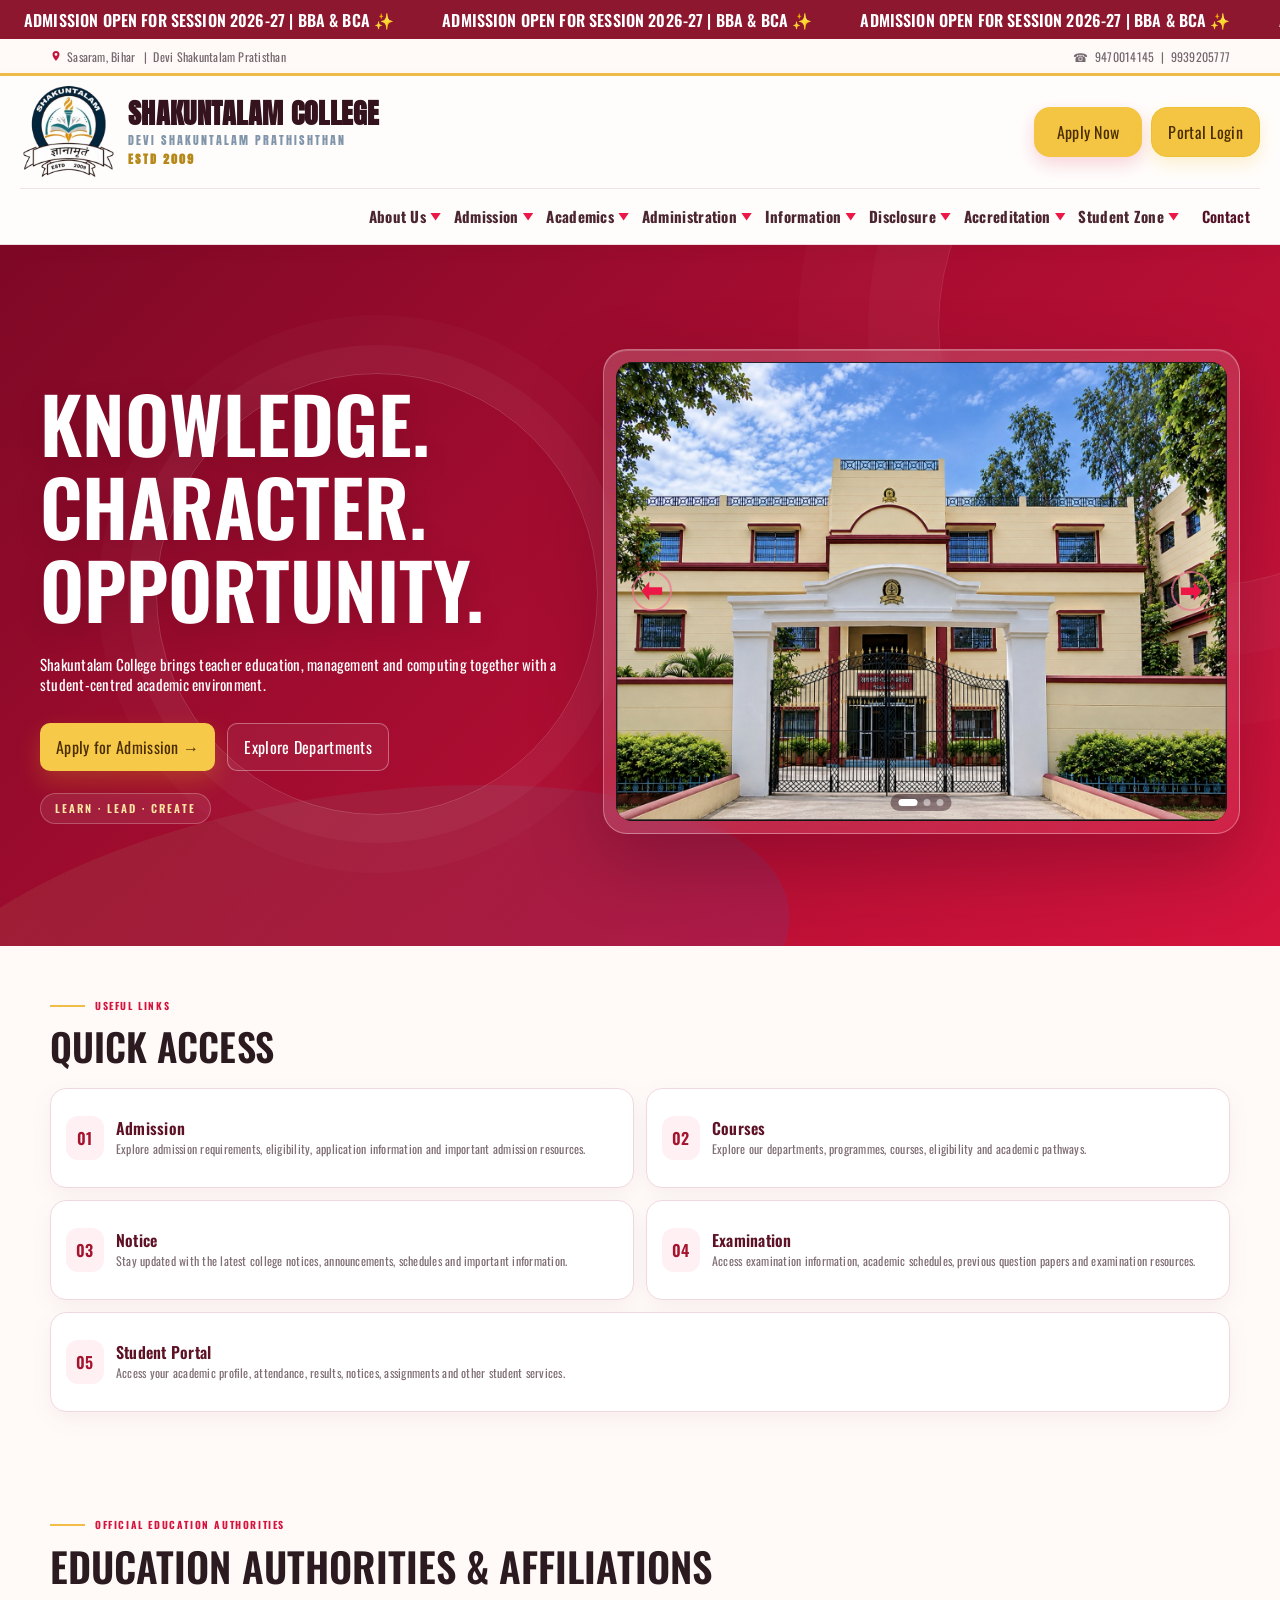
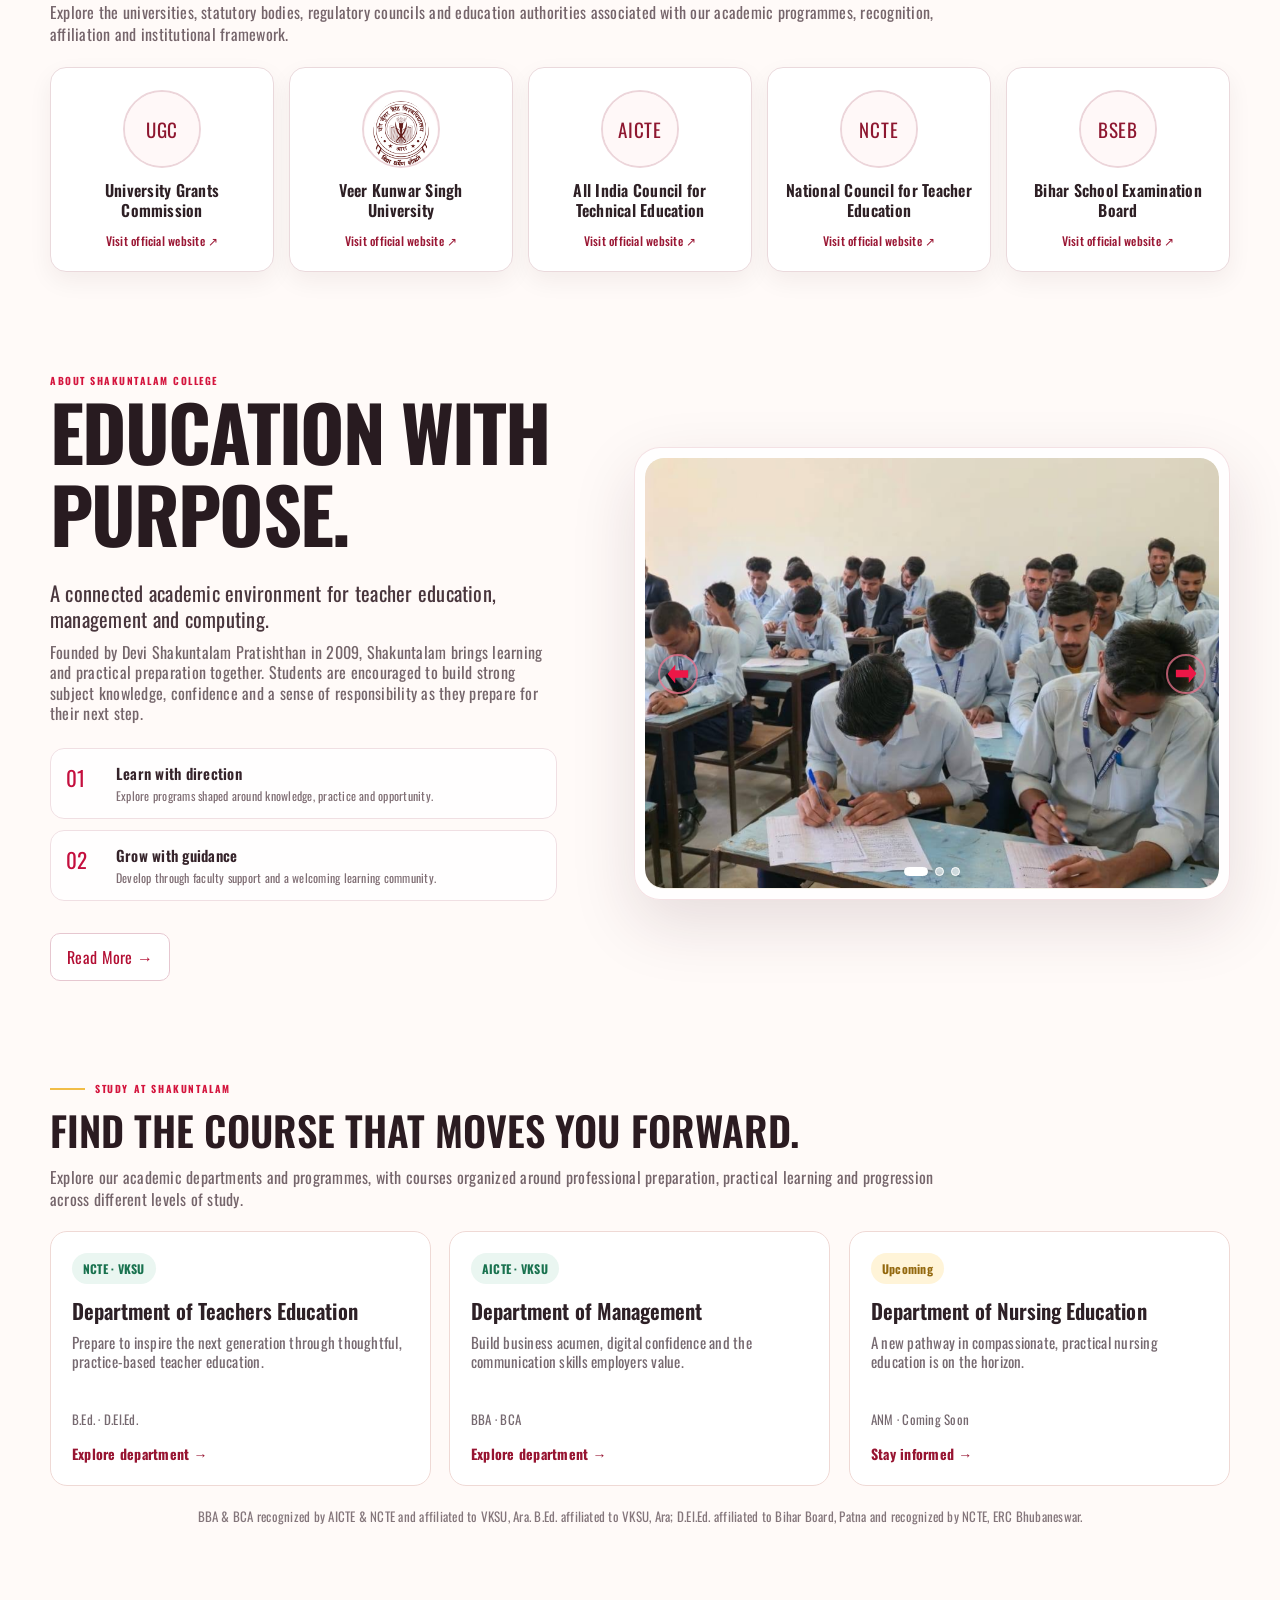
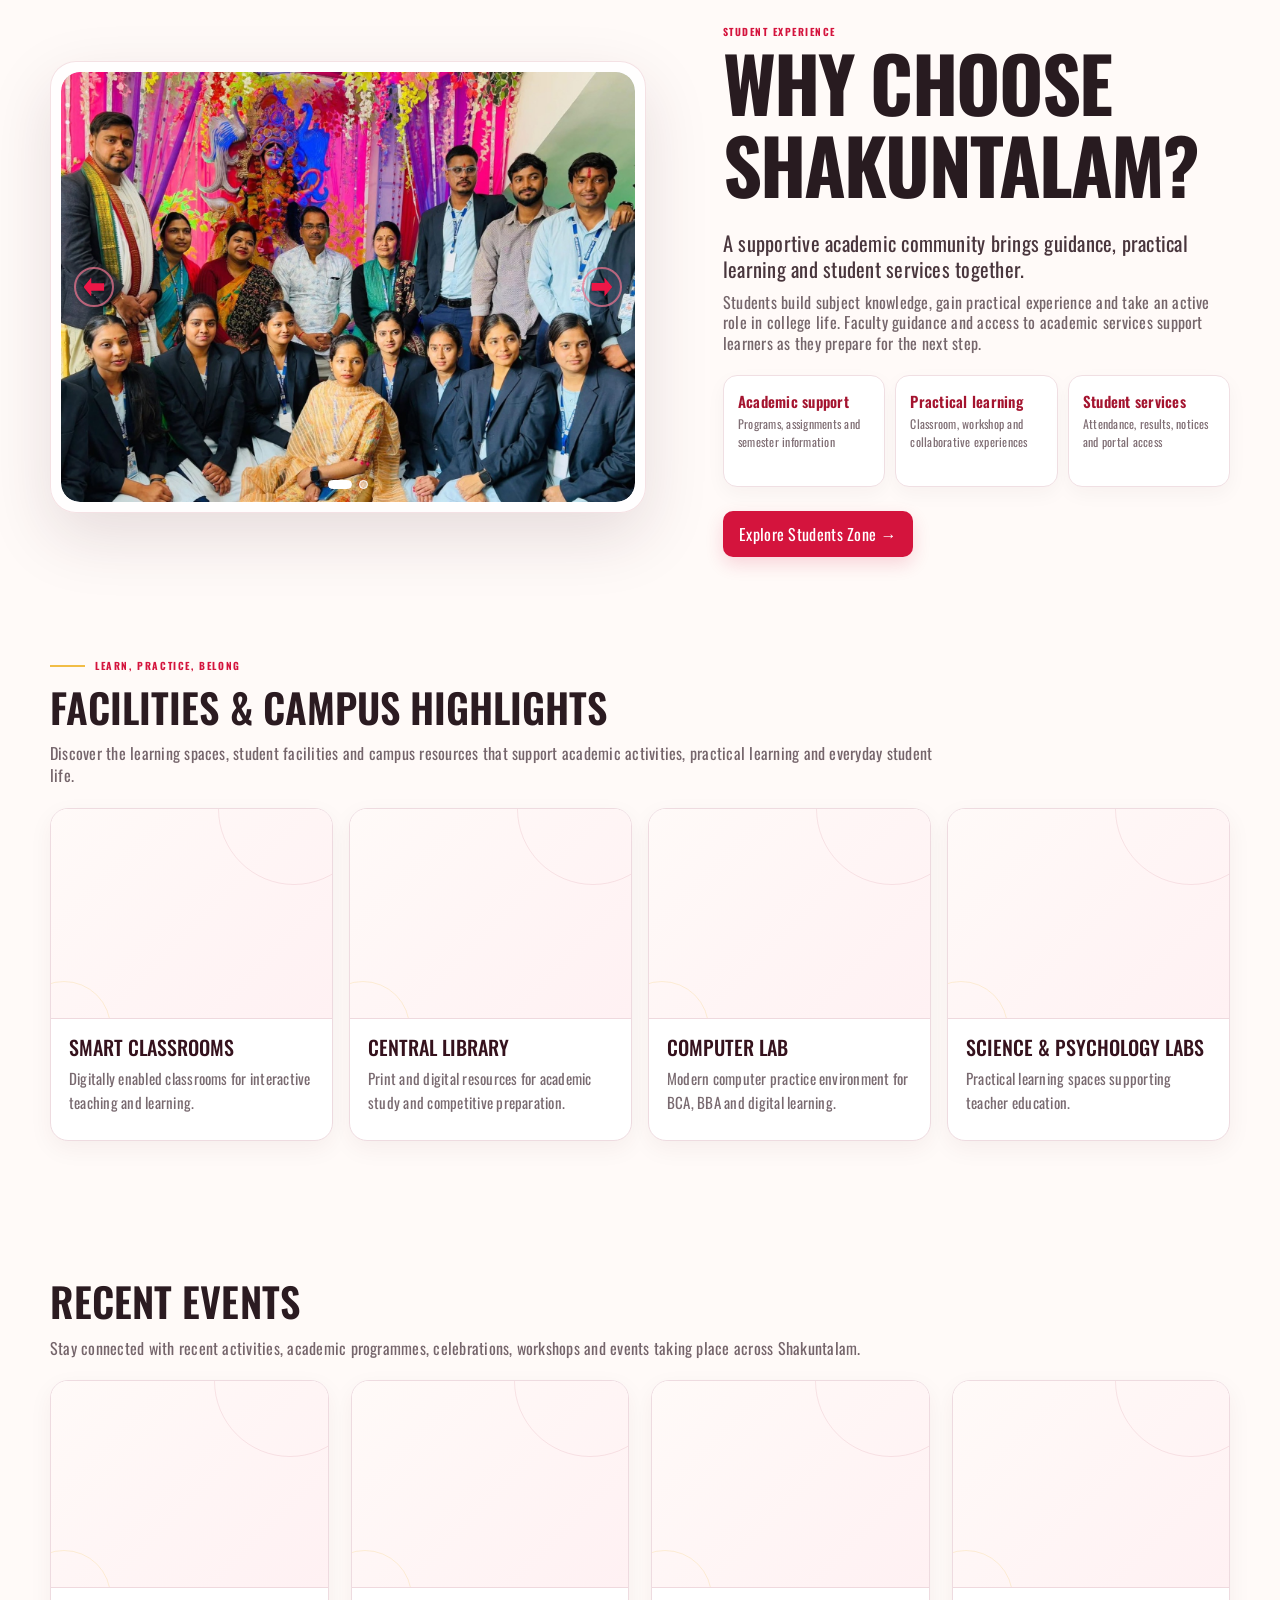
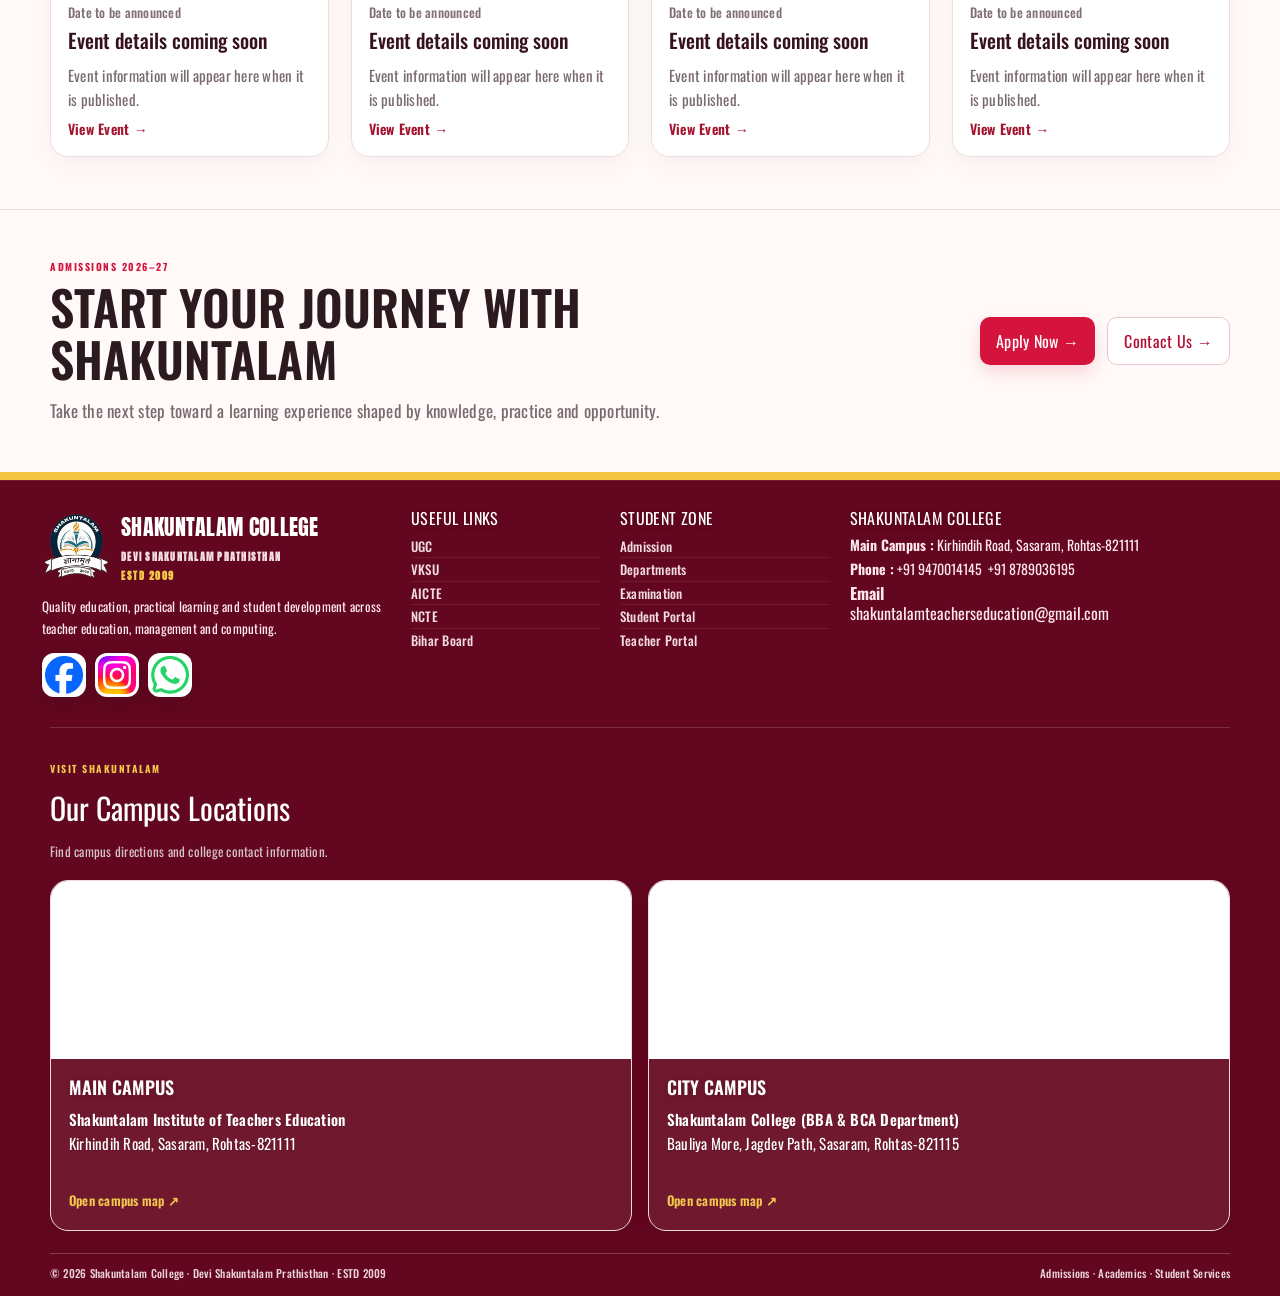
==== commit 66addc8f: "Add files via upload" ====
--- a/index.html
+++ b/index.html
@@ -7,6 +7,7 @@
 <link rel="preconnect" href="https://fonts.googleapis.com"><link rel="preconnect" href="https://fonts.gstatic.com" crossorigin>
 <link href="https://fonts.googleapis.com/css2?family=Anton&family=Oswald:wght@400;500;600;700&display=swap" rel="stylesheet">
 <link rel="stylesheet" href="styles.css?v=207">
+<link rel="icon" href="favicon.ico" type="image/x-icon">
 </head>
 <body>
 <div id="app"></div>
--- a/styles.css
+++ b/styles.css
@@ -3539,7 +3539,7 @@
   .final-nav .mobile-submenu a:hover,.final-nav .mobile-submenu a:focus-visible{background:#fff0f3!important;color:#a4142f!important}
   .final-nav .mobile-menu>a.mobile-menu-link.nav-contact-button{display:block!important;width:100%!important;max-width:100%!important;margin:0!important;padding:4px 8px!important;border:0!important;border-radius:0!important;background:transparent!important;color:#38232b!important;font:400 clamp(20px,4.2vw,29px)/1.22 'Anton','Oswald',sans-serif!important;text-align:left!important;box-shadow:none!important;transform:none!important}
   .final-nav .mobile-menu>a.mobile-menu-link.nav-contact-button:hover,.final-nav .mobile-menu>a.mobile-menu-link.nav-contact-button:focus-visible{background:#edf4ff!important;color:#e31945!important}
-  .admission-ticker{display:none!important}
+  .admission-ticker{display:flex!important}
   .contact-strip .container{width:calc(100% - 28px)!important;min-height:42px!important;display:flex!important;align-items:center!important;justify-content:space-between!important;gap:3px 12px!important;padding:6px 0!important;font-size:clamp(10px,1.3vw,12px)!important}
   .contact-strip .container span{white-space:nowrap!important}
   .contact-strip .contact-organization{display:none!important}
@@ -3647,3 +3647,22 @@
 .home-facility-copy .facility-icon {
   display: none !important;
 }
+
+/* Keep the admission ribbon visible at every viewport width. */
+html body #app .admission-ticker{
+  display:flex!important;
+  visibility:visible!important;
+  opacity:1!important;
+  position:relative!important;
+  z-index:1001!important;
+  width:100%!important;
+  height:39px!important;
+  min-height:39px!important;
+  max-height:39px!important;
+  overflow:hidden!important;
+}
+html body #app .admission-ticker .admission-track{
+  display:flex!important;
+  visibility:visible!important;
+  opacity:1!important;
+}
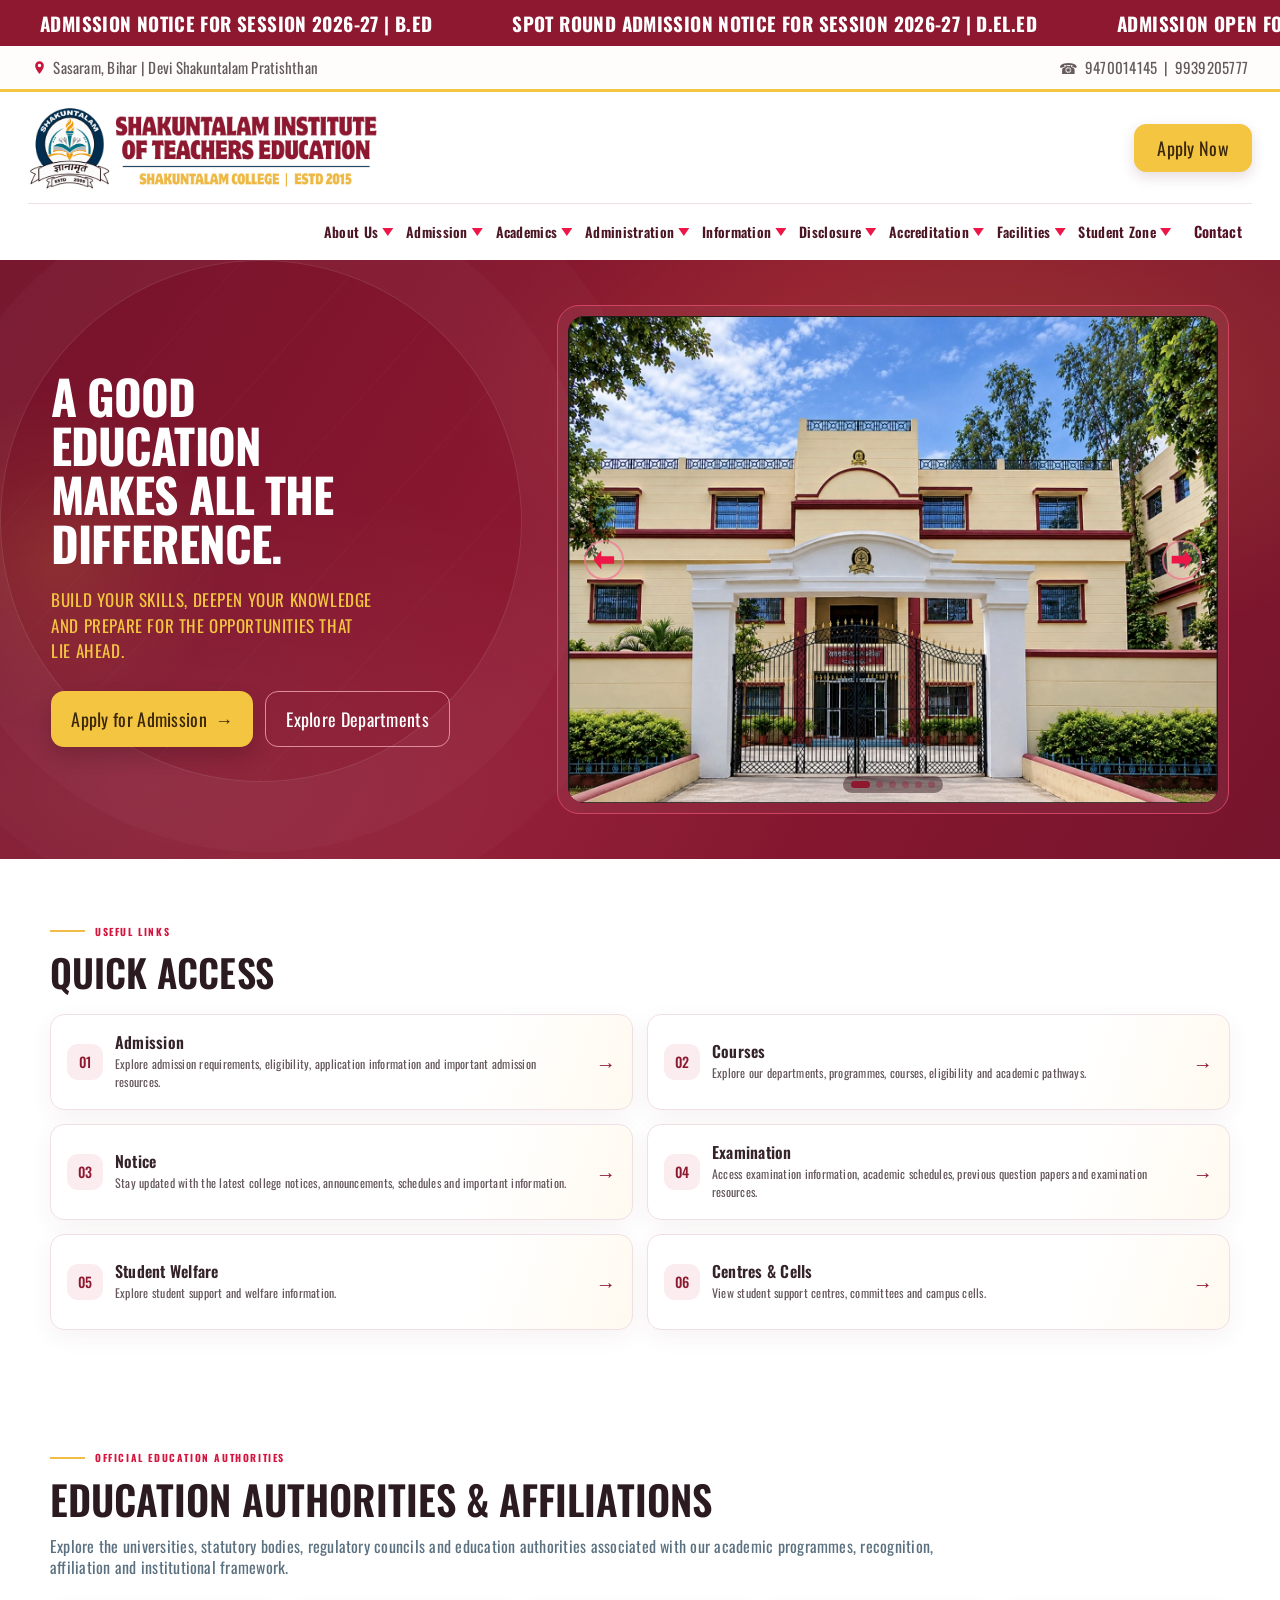
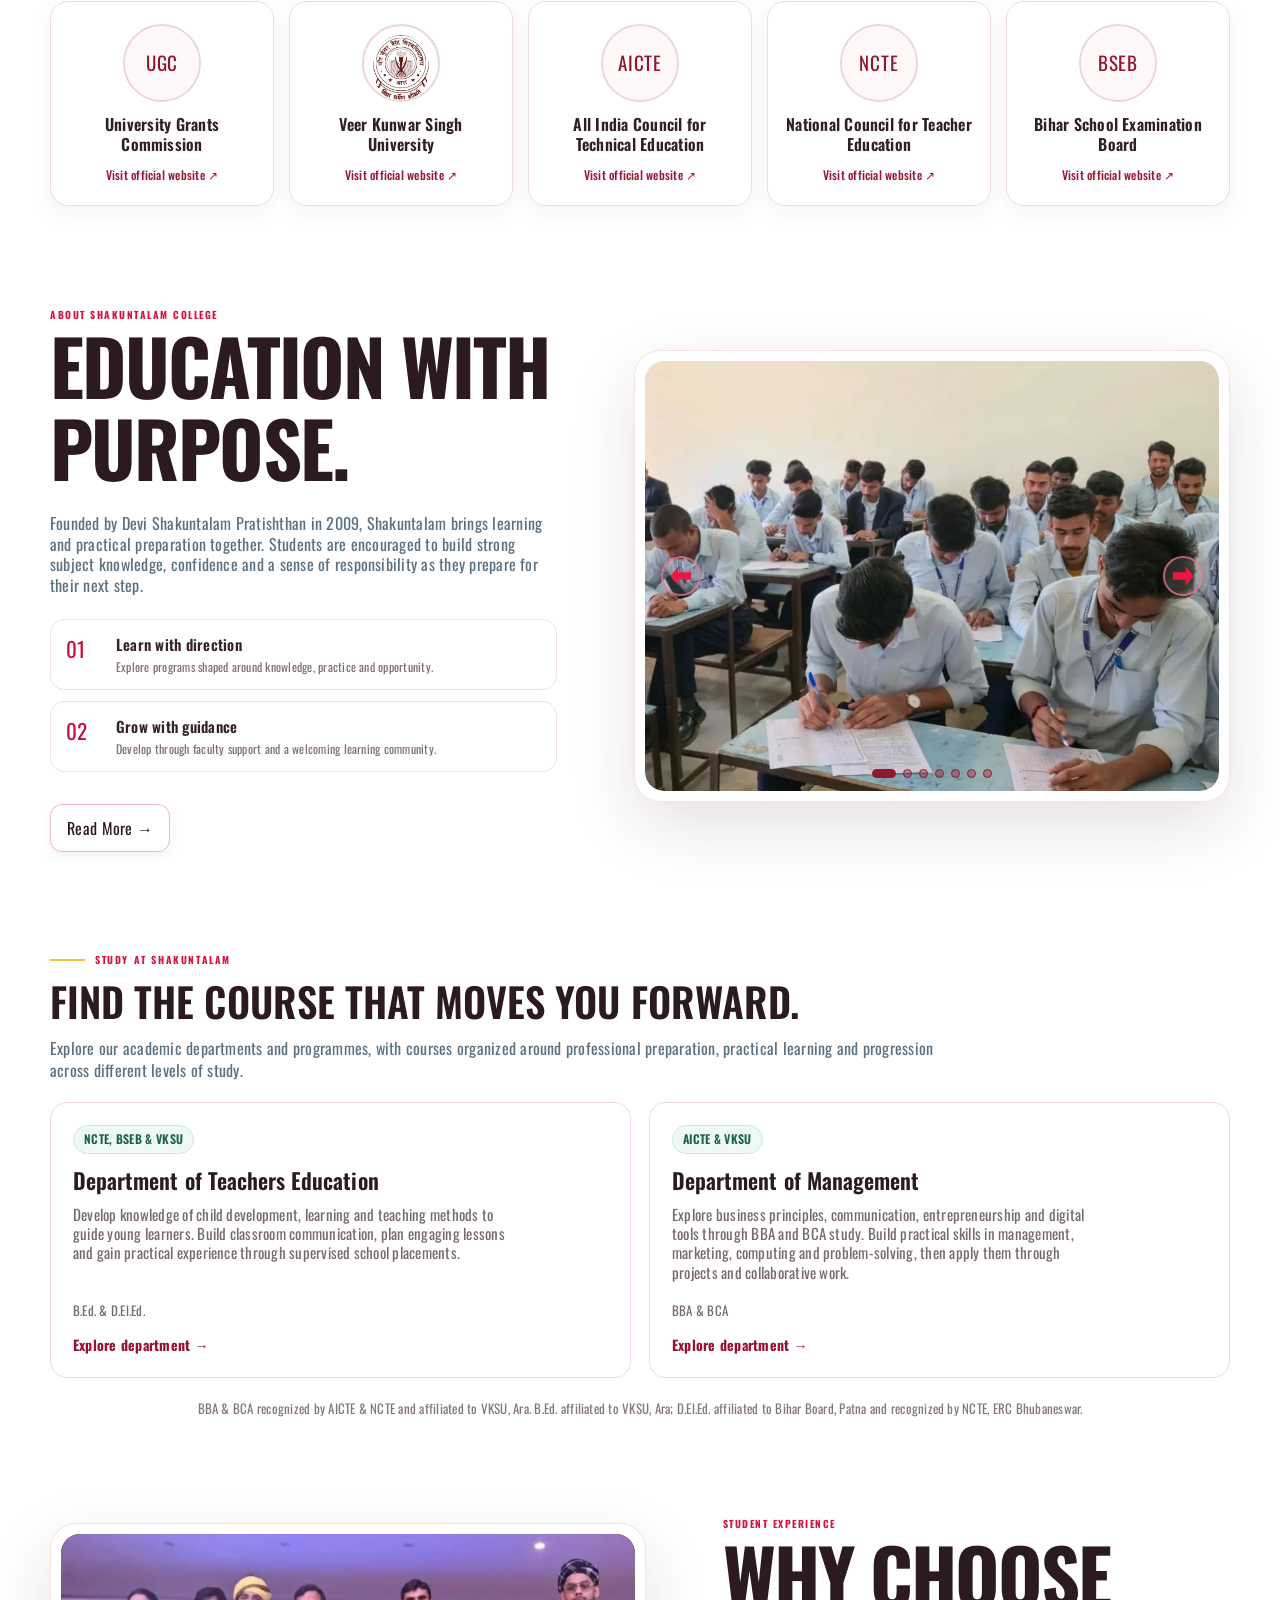
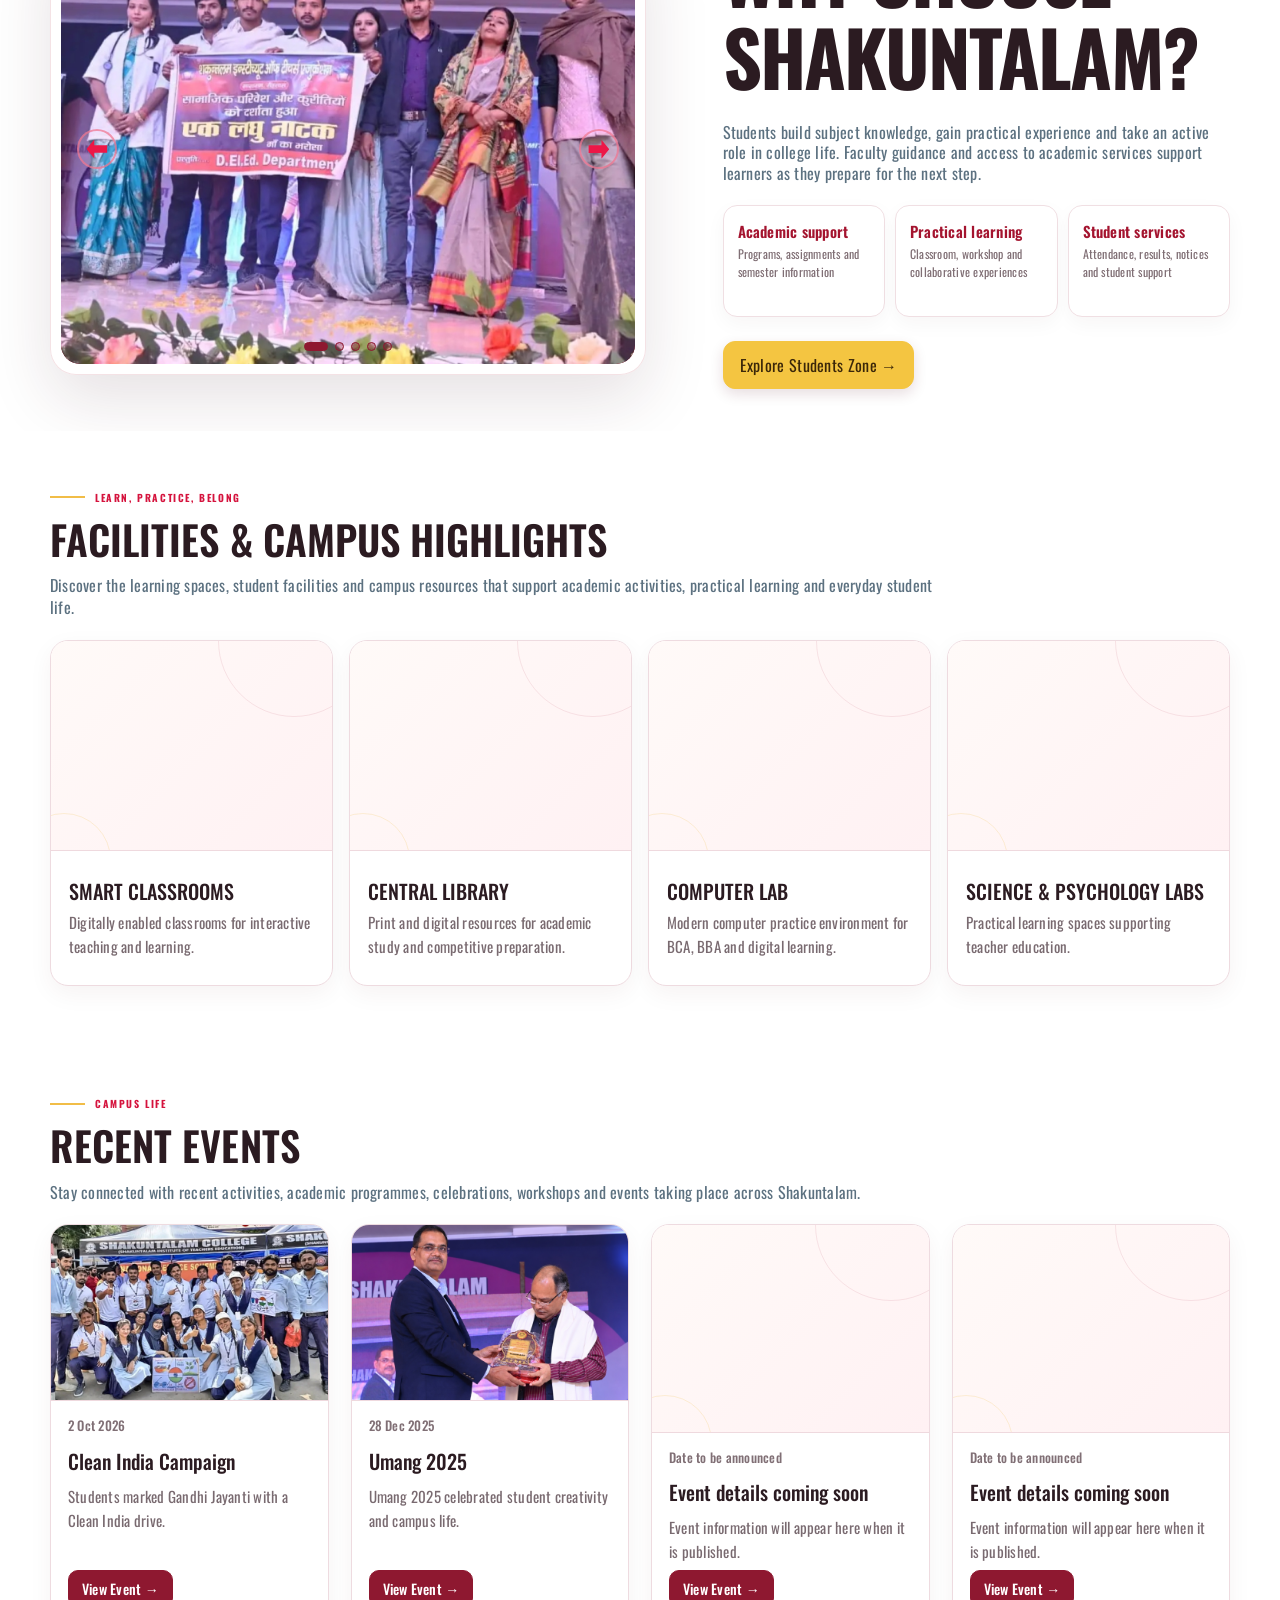
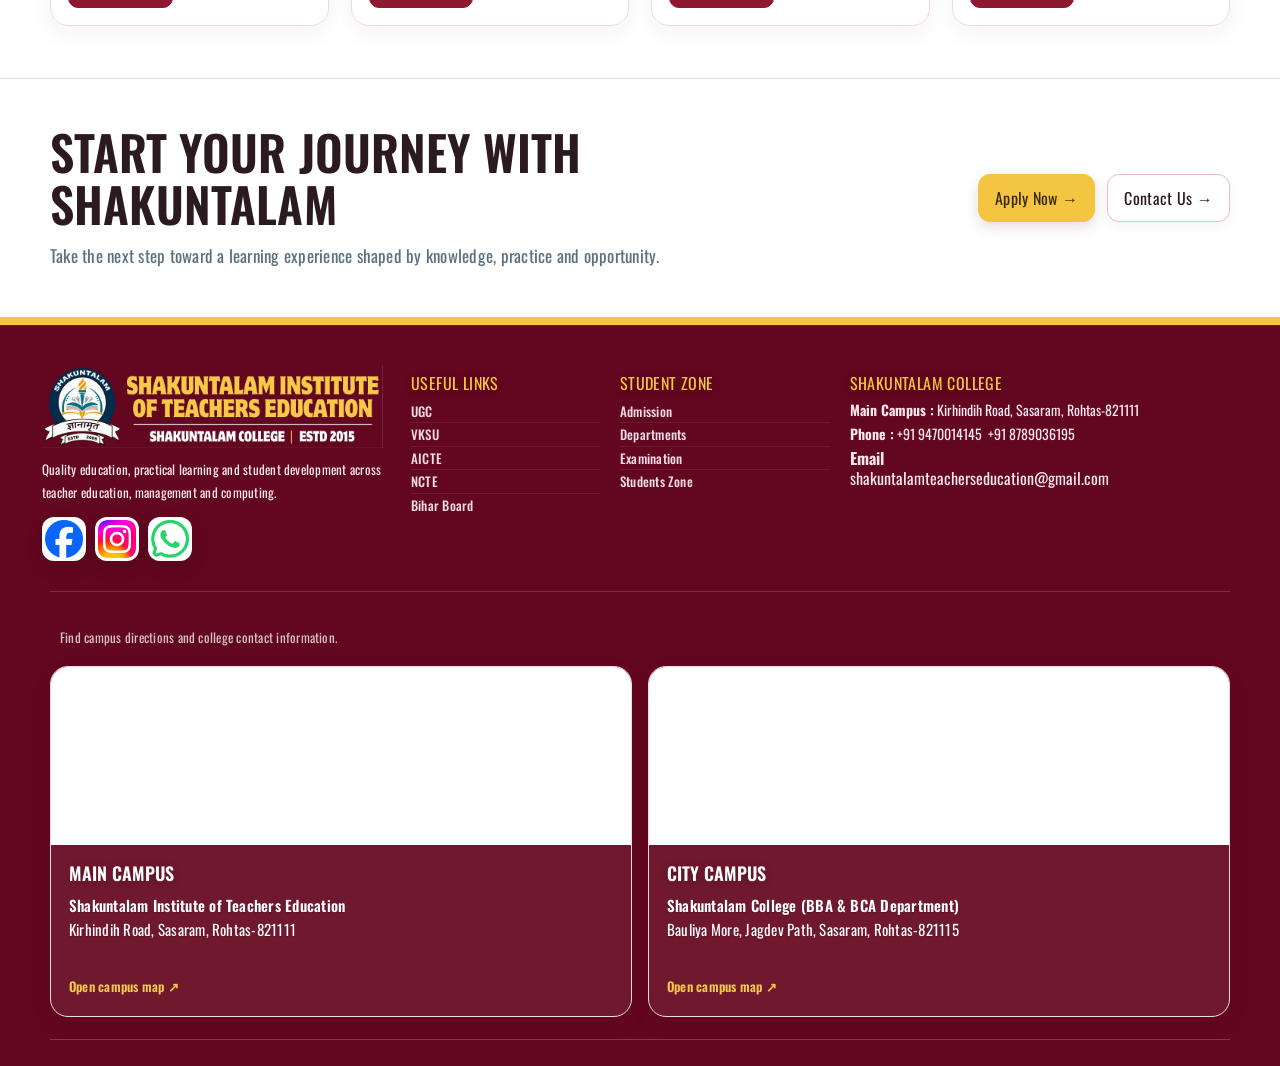
==== commit db813d6b: "Upload complete website source code" ====
--- a/index.html
+++ b/index.html
@@ -1,16 +1,32 @@
 <!doctype html>
 <html lang="en">
 <head>
-<meta charset="utf-8"><meta name="viewport" content="width=device-width,initial-scale=1">
-<title>Shakuntalam College</title>
-<meta name="description" content="Shakuntalam College college website demo — academics, admissions, notices and student ERP portals.">
-<link rel="preconnect" href="https://fonts.googleapis.com"><link rel="preconnect" href="https://fonts.gstatic.com" crossorigin>
-<link href="https://fonts.googleapis.com/css2?family=Anton&family=Oswald:wght@400;500;600;700&display=swap" rel="stylesheet">
-<link rel="stylesheet" href="styles.css?v=207">
+<meta charset="utf-8">
+<meta name="viewport" content="width=device-width,initial-scale=1">
+<title>Shakuntalam Institute of Teachers Education | Shakuntalam College</title>
+<meta name="description" content="Official website of Shakuntalam Institute of Teachers Education, Sasaram, Bihar. Explore admissions, academic programmes, college information and student resources.">
+<meta name="robots" content="index,follow">
+<meta name="theme-color" content="#8e1830">
+<meta property="og:title" content="Shakuntalam Institute of Teachers Education | Shakuntalam College">
+<meta property="og:description" content="Official website of Shakuntalam Institute of Teachers Education, Sasaram, Bihar. Explore admissions, academic programmes, college information and student resources.">
+<meta property="og:type" content="website">
+<meta property="og:site_name" content="Shakuntalam College">
+<meta name="twitter:card" content="summary_large_image">
+<meta name="twitter:title" content="Shakuntalam Institute of Teachers Education | Shakuntalam College">
+<meta name="twitter:description" content="Official website of Shakuntalam Institute of Teachers Education, Sasaram, Bihar. Explore admissions, academic programmes, college information and student resources.">
+<script type="application/json" id="site-seo-config">{"siteBaseUrl":""}</script>
+<script type="application/ld+json" id="institution-jsonld">{"@context":"https://schema.org","@type":"EducationalOrganization","name":"Shakuntalam Institute of Teachers Education","alternateName":"Shakuntalam College","address":{"@type":"PostalAddress","streetAddress":"Kirhindih Road","addressLocality":"Sasaram","addressRegion":"Bihar","postalCode":"821111","addressCountry":"IN"},"email":"shakuntalamteacherseducation@gmail.com","sameAs":["https://www.facebook.com/shakuntalamcollege/","https://www.instagram.com/shakuntalamcollege/"]}</script>
+<link rel="preconnect" href="https://fonts.googleapis.com">
+<link rel="preconnect" href="https://fonts.gstatic.com" crossorigin>
+<link href="https://fonts.googleapis.com/css2?family=Bebas+Neue&family=Oswald:wght@400;500;600;700&display=swap" rel="stylesheet">
+<link rel="preload" as="image" href="assets/campus-front.webp" fetchpriority="high">
+<link rel="stylesheet" href="styles.css?v=247">
 <link rel="icon" href="favicon.ico" type="image/x-icon">
 </head>
 <body>
 <div id="app"></div>
-<script src="app.js?v=144"></script><script src="document-management.js?v=1"></script><script src="final-upgrade.js?v=147"></script><script src="assignment-files.js?v=97"></script>
+<script src="app.js?v=173" defer></script>
+<script src="document-management.js?v=10" defer></script>
+<script src="final-upgrade.js?v=172" defer></script>
 </body>
 </html>
--- a/styles.css
+++ b/styles.css
@@ -1,24 +1,22 @@
-:root{--blue2:#3a7bf4;--cyan:#18b7d7;--bg:#f5f8fc;--card:#fff;--green:#15966a;--orange:#ef8a22;--red:#dc4d5c;}
-*{box-sizing:border-box}body{margin:0;}a{text-decoration:none;color:inherit}button,input,select,textarea{font:inherit}button{cursor:pointer}.container{width:min(1180px,calc(100% - 40px));margin:auto}.topbar{}.topbar .container{display:flex;justify-content:space-between;gap:20px;padding:9px 0}.nav{}.navin{display:flex;justify-content:space-between;gap:25px}.brand{display:flex;align-items:center;font-family:Oswald;}.logo{width:44px;height:44px;border-radius:13px;background:linear-gradient(145deg,#0b56d8,#19b9d6);color:white;display:grid;place-items:center;box-shadow:0 10px 24px rgba(12,86,216,.22)}.brand small{display:block;font:500 10px 'Oswald';}.links{font-weight:600}.links a{}.links a:hover{}.nav-actions{display:flex;gap:9px;align-items:center}.btn{border:0;display:inline-flex;align-items:center;justify-content:center;gap:8px}.btn-primary{}.btn-dark{background:var(--navy);color:#fff}.btn-ghost{background:#edf3fc;color:#12325f}.btn-outline{background:#fff;border:1px solid #d8e1ed;}.hamb{display:none;background:#eef3fa;border:0;border-radius:10px;padding:10px}.hero{position:relative;overflow:hidden;color:white;}.hero:after{content:"";position:absolute;inset:auto -10% -180px 30%;border-radius:50%}.hero-grid{display:grid;grid-template-columns:1.08fr .92fr;align-items:center;position:relative;z-index:1}.eyebrow{display:inline-flex;align-items:center;gap:8px;border:1px solid rgba(255,255,255,.18);padding:7px 11px;border-radius:999px;font-size:12px;color:#d9e9ff}.hero h1{font:800 clamp(42px,5.3vw,74px)/1.02 Oswald;}.hero h1 span{}.hero p{line-height:1.75;}.hero-actions{display:flex;gap:12px;flex-wrap:wrap;margin-top:28px}.hero .btn-outline{background:transparent;color:#fff;border-color:rgba(255,255,255,.25)}.hero-card{}.hero-card img{width:100%;object-fit:cover;}.floating{position:relative;z-index:4}.stats{display:grid;grid-template-columns:repeat(4,1fr);background:white;border:1px solid var(--line);box-shadow:var(--shadow);overflow:hidden}.stat{border-right:1px solid var(--line)}.stat:last-child{border:0}.stat b{font:800 29px Oswald}.stat span{display:block;color:var(--muted);margin-top:4px}.section{}.section-head{display:flex;justify-content:space-between;align-items:end;}.kicker{font-weight:800;text-transform:uppercase;}.section h2{font:800 clamp(30px,4vw,46px)/1.08 Oswald;margin:8px 0 0}.section-head p{max-width:550px;color:var(--muted);line-height:1.7}.cards{display:grid;grid-template-columns:repeat(3,1fr);}.card{border:1px solid var(--line);}.card:hover{transform:translateY(-3px);transition:.2s;}.course-card{padding:0;overflow:hidden}.course-card img{width:100%;object-fit:cover}.course-body{}.pill{display:inline-flex;padding:6px 9px;border-radius:999px;font-size:11px;font-weight:800}.course-body h3{font:800 22px Oswald;margin:13px 0 7px}.muted{color:var(--muted)}.course-body p{font-size:14px;line-height:1.7;color:var(--muted)}.feature-grid{display:grid;grid-template-columns:1fr 1fr;gap:20px}.feature{display:flex;gap:15px}.icon{width:44px;height:44px;display:grid;place-items:center;font-weight:800;flex:none}.dark-section{color:#fff}.dark-section .muted{color:#aebdd0}.mission{display:grid;grid-template-columns:1fr 1fr;gap:20px}.mission .card{}.quote{font:700 25px/1.45 Oswald}.notice-list{display:grid;gap:12px}.notice{display:flex;align-items:center;justify-content:space-between;gap:20px;background:#fff;border:1px solid var(--line);}.notice strong{display:block}.notice small{color:#7b8798}.date{font-weight:800;color:var(--blue);min-width:65px;text-align:center}.page-hero{}.page-hero h1{font:800 48px Oswald;margin:10px 0}.page-hero p{color:#c7d8ed;max-width:680px;line-height:1.7}.breadcrumbs{color:#a9c4e8}.grid-4{display:grid;grid-template-columns:repeat(4,1fr);gap:18px}.facility{min-height:180px;background:#fff;border:1px solid var(--line);padding:22px}.facility h3{margin:15px 0 7px;}.gallery{display:grid;grid-template-columns:repeat(3,1fr);gap:14px}.gallery img{width:100%;height:230px;object-fit:cover;}.footer{}.footer-grid{display:grid;}.footer h3{}.footer a,.footer p{}.copy{margin-top:35px;padding-top:17px;font-size:12px;display:flex;justify-content:space-between}.portal{display:grid;}.side{color:#b7c7da;}.side .brand{color:#fff;margin:0 10px 30px}.side nav a{}.side nav a.active,.side nav a:hover{background:#103055;color:#fff}.portal-main{}.topline{display:flex;justify-content:space-between;align-items:center;margin-bottom:25px}.topline h1{font:800 30px Oswald;margin:0}.avatar{width:40px;height:40px;border-radius:50%;display:grid;place-items:center;background:#dceaff;color:#0754d1;font-weight:800}.dash-grid{display:grid;grid-template-columns:repeat(4,1fr);gap:15px;margin-bottom:20px}.metric{background:#fff;border:1px solid var(--line);border-radius:16px;padding:19px}.metric b{font:800 27px Oswald}.metric small{display:block;color:var(--muted);margin-top:4px}.table-wrap{background:#fff;border:1px solid var(--line);border-radius:16px;}.table{width:100%;border-collapse:collapse;}.table th,.table td{padding:13px 15px;border-bottom:1px solid #edf1f6;text-align:left;white-space:nowrap}.table th{color:#7d8999;}.tag{padding:5px 8px;border-radius:8px;font-size:11px;font-weight:800}.tag.green{}.tag.orange{}.tag.red{}.toolbar{display:flex;gap:9px;flex-wrap:wrap;margin-bottom:15px}.toolbar input,.toolbar select,.form input,.form select,.form textarea{border:1px solid #dbe4ef;background:#fff;padding:11px 12px;outline:none;width:100%}.toolbar input{width:250px}.form{display:grid;gap:12px}.form-grid{display:grid;grid-template-columns:1fr 1fr;gap:13px}.form label{font-size:12px;font-weight:700;color:#4b5a70}.modal{position:fixed;inset:0;background:rgba(2,12,25,.65);backdrop-filter:blur(8px);display:none;align-items:center;justify-content:center;z-index:100;padding:20px}.modal.show{display:flex}.modal-box{width:min(520px,100%);background:white;padding:25px;box-shadow:0 30px 100px rgba(0,0,0,.25)}.modal-head{display:flex;justify-content:space-between;align-items:center;margin-bottom:20px}.close{}.tabs{display:flex;background:#edf2f8;border-radius:11px;padding:4px;margin-bottom:15px}.tabs button{border:0;background:transparent;flex:1;padding:10px;border-radius:8px;font-weight:700}.tabs button.active{background:white;box-shadow:0 2px 10px rgba(0,0,0,.07)}.toast{position:fixed;right:20px;bottom:20px;background:#071426;color:white;padding:14px 17px;box-shadow:var(--shadow);z-index:200;opacity:0;transform:translateY(10px);pointer-events:none;transition:.25s}.toast.show{opacity:1;transform:none}.mobile-menu{display:none}.empty{padding:35px;text-align:center;color:var(--muted)}
+:root{--blue2:#0b4567;--cyan:#145d7b;--bg:#f5f8fc;--card:#fff;--green:#15966a;--orange:#ef8a22;--red:#dc4d5c;}
+*{box-sizing:border-box}body{margin:0;}a{text-decoration:none;color:inherit}button,input,select,textarea{font:inherit}button{cursor:pointer}.container{width:min(1180px,calc(100% - 40px));margin:auto}.topbar{}.topbar .container{display:flex;justify-content:space-between;gap:20px;padding:9px 0}.nav{}.navin{display:flex;justify-content:space-between;gap:25px}.brand{display:flex;align-items:center;font-family:Oswald;}.logo{width:44px;height:44px;border-radius:13px;background:linear-gradient(145deg,#0b56d8,#19b9d6);color:white;display:grid;place-items:center;box-shadow:0 10px 24px rgba(12,86,216,.22)}.brand small{display:block;font:500 10px 'Oswald';}.links{font-weight:600}.links a{}.links a:hover{}.nav-actions{display:flex;gap:9px;align-items:center}.btn{border:0;display:inline-flex;align-items:center;justify-content:center;gap:8px}.btn-primary{}.btn-dark{background:var(--navy);color:#fff}.btn-ghost{background:#edf3fc;color:#12325f}.btn-outline{background:#fff;border:1px solid #d8e1ed;}.hamb{display:none;background:#eef3fa;border:0;border-radius:10px;padding:10px}.hero{position:relative;overflow:hidden;color:white;}.hero:after{content:"";position:absolute;inset:auto -10% -180px 30%;border-radius:50%}.hero-grid{display:grid;grid-template-columns:1.08fr .92fr;align-items:center;position:relative;z-index:1}.eyebrow{display:inline-flex;align-items:center;gap:8px;border:1px solid rgba(255,255,255,.18);padding:7px 11px;border-radius:999px;font-size:12px;color:#d9e9ff}.hero h1{font:800 clamp(42px,5.3vw,74px)/1.02 Oswald;}.hero h1 span{}.hero p{line-height:1.75;}.hero-actions{display:flex;gap:12px;flex-wrap:wrap;margin-top:28px}.hero .btn-outline{background:transparent;color:#fff;border-color:rgba(255,255,255,.25)}.hero-card{}.hero-card img{width:100%;object-fit:cover;}.floating{position:relative;z-index:4}.stats{display:grid;grid-template-columns:repeat(4,1fr);background:white;border:1px solid var(--line);box-shadow:var(--shadow);overflow:hidden}.stat{border-right:1px solid var(--line)}.stat:last-child{border:0}.stat b{font:800 29px Oswald}.stat span{display:block;color:var(--muted);margin-top:4px}.section{}.section-head{display:flex;justify-content:space-between;align-items:end;}.kicker{font-weight:800;text-transform:uppercase;}.section h2{font:800 clamp(30px,4vw,46px)/1.08 Oswald;margin:8px 0 0}.section-head p{max-width:550px;color:var(--muted);line-height:1.7}.cards{display:grid;grid-template-columns:repeat(3,1fr);}.card{border:1px solid var(--line);}.card:hover{transform:translateY(-3px);transition:.2s;}.course-card{padding:0;overflow:hidden}.course-card img{width:100%;object-fit:cover}.course-body{}.pill{display:inline-flex;padding:6px 9px;border-radius:999px;font-size:11px;font-weight:800}.course-body h3{font:800 22px Oswald;margin:13px 0 7px}.muted{color:var(--muted)}.course-body p{font-size:14px;line-height:1.7;color:var(--muted)}.feature-grid{display:grid;grid-template-columns:1fr 1fr;gap:20px}.feature{display:flex;gap:15px}.icon{width:44px;height:44px;display:grid;place-items:center;font-weight:800;flex:none}.dark-section{color:#fff}.dark-section .muted{color:#aebdd0}.mission{display:grid;grid-template-columns:1fr 1fr;gap:20px}.mission .card{}.quote{font:700 25px/1.45 Oswald}.notice-list{display:grid;gap:12px}.notice{display:flex;align-items:center;justify-content:space-between;gap:20px;background:#fff;border:1px solid var(--line);}.notice strong{display:block}.notice small{color:#7b8798}.date{font-weight:800;color:var(--blue);min-width:65px;text-align:center}.page-hero{}.page-hero h1{font:800 48px Oswald;margin:10px 0}.page-hero p{color:#c7d8ed;max-width:680px;line-height:1.7}.breadcrumbs{color:#a9c4e8}.grid-4{display:grid;grid-template-columns:repeat(4,1fr);gap:18px}.facility{min-height:180px;background:#fff;border:1px solid var(--line);padding:22px}.facility h3{margin:15px 0 7px;}.gallery{display:grid;grid-template-columns:repeat(3,1fr);gap:14px}.gallery img{width:100%;height:230px;object-fit:cover;}.footer{}.footer-grid{display:grid;}.footer h3{}.footer a,.footer p{}.copy{margin-top:35px;padding-top:17px;font-size:12px;display:flex;justify-content:space-between}.modal{position:fixed;inset:0;background:rgba(2,12,25,.65);backdrop-filter:blur(8px);display:none;align-items:center;justify-content:center;z-index:100;padding:20px}.modal.show{display:flex}.modal-box{width:min(520px,100%);background:white;padding:25px;box-shadow:0 30px 100px rgba(0,0,0,.25)}.modal-head{display:flex;justify-content:space-between;align-items:center;margin-bottom:20px}.close{}.tabs{display:flex;background:#edf2f8;border-radius:11px;padding:4px;margin-bottom:15px}.tabs button{border:0;background:transparent;flex:1;padding:10px;border-radius:8px;font-weight:700}.tabs button.active{background:white;box-shadow:0 2px 10px rgba(0,0,0,.07)}.mobile-menu{display:none}.empty{padding:35px;text-align:center;color:var(--muted)}
 @media(max-width:1000px){.hero-grid,
 .mission,
-.feature-grid{grid-template-columns:1fr}.hero-card{max-width:620px}.stats,
-.dash-grid{grid-template-columns:repeat(2,1fr)}.cards{grid-template-columns:1fr 1fr}.grid-4{grid-template-columns:1fr 1fr}.portal{grid-template-columns:1fr}.side{display:none}.gallery{grid-template-columns:1fr 1fr}.footer-grid{grid-template-columns:1fr 1fr}}
+.feature-grid{grid-template-columns:1fr}.hero-card{max-width:620px}.stats{grid-template-columns:repeat(2,1fr)}.cards{grid-template-columns:1fr 1fr}.grid-4{grid-template-columns:1fr 1fr}.gallery{grid-template-columns:1fr 1fr}.footer-grid{grid-template-columns:1fr 1fr}}
 @media(max-width:650px){.container{width:min(100% - 26px,1180px)}.hero{padding:60px 0}.hero h1{font-size:43px}.hero p{font-size:16px}.hero-card img{height:270px}.stats,
 .cards,
 .grid-4,
 .gallery,
-.footer-grid,
-.form-grid{grid-template-columns:1fr}.stat{border-right:0;border-bottom:1px solid var(--line)}.section{padding:58px 0}.section-head{display:block}.page-hero h1{font-size:38px}.portal-main{}.dash-grid{grid-template-columns:1fr 1fr}.toolbar input{width:100%}.copy{display:block}.copy span{display:block;margin-top:8px}}
-/* Shakuntalam premium typography and administration UI */
+.footer-grid{grid-template-columns:1fr}.stat{border-right:0;border-bottom:1px solid var(--line)}.section{padding:58px 0}.section-head{display:block}.page-hero h1{font-size:38px}.copy{display:block}.copy span{display:block;margin-top:8px}}
+
 :root{}
 body{}
-h1,h2,h3,h4,.brand,.btn,.metric b,.quote{font-family:Oswald,sans-serif}
+h1,h2,h3,h4,.brand,.btn,.quote{font-family:Oswald,sans-serif}
 .hero h1,.page-hero h1{letter-spacing:-.045em}
 .hero h1 span{letter-spacing:-.02em}
 .logo-mark{width:46px;height:46px;display:grid;place-items:center;color:#fff;font:700 28px 'Oswald',serif;border:1px solid rgba(255,255,255,.25);}
-.admin-grid{display:grid;grid-template-columns:1.5fr 1fr;gap:18px}.quick-grid{display:grid;gap:10px;margin-top:18px}.row-actions{display:flex;gap:6px}.row-actions .btn{padding:8px 10px;font-size:11px}
-@media(max-width:800px){.admin-grid{grid-template-columns:1fr}.quick-grid{grid-template-columns:1fr}.row-actions{flex-direction:column}}
+.quick-grid{display:grid;gap:10px;margin-top:18px}.row-actions{display:flex;gap:6px}.row-actions .btn{padding:8px 10px;font-size:11px}
+@media(max-width:800px){.quick-grid{grid-template-columns:1fr}.row-actions{flex-direction:column}}
 
 /* ===== SHAKUNTALAM COLLEGE — PREMIUM ACADEMIC UI REFRESH ===== */
 :root{--shadow:0 24px 70px rgba(13,34,65,.10);--radius:22px}
@@ -40,13 +38,13 @@
 .dark-section{position:relative;overflow:hidden}.dark-section:before{content:"";position:absolute;width:480px;height:480px;border:1px solid rgba(255,255,255,.07);border-radius:50%;right:-180px;top:-180px}.mission .card{background:rgba(255,255,255,.045);border-color:rgba(255,255,255,.1);backdrop-filter:blur(10px)}.quote{font-family:'Oswald',serif;font-size:34px;line-height:1.2;font-weight:600}
 .notice{border-radius:16px;transition:.2s}.notice:hover{border-color:#cbd9ee;transform:translateX(3px)}.date{font-size:12px}
 .page-hero{padding:76px 0 80px;position:relative;overflow:hidden}.page-hero:after{content:"";position:absolute;width:360px;height:360px;border:1px solid rgba(255,255,255,.12);border-radius:50%;right:-130px;top:-120px}.page-hero h1{font-family:'Oswald',serif;letter-spacing:-.02em}.breadcrumbs{letter-spacing:.08em;text-transform:uppercase;font-size:10px}
-.facility{border-radius:20px;box-shadow:0 8px 30px rgba(13,34,65,.045)}.facility h3{font-family:'Oswald',serif;font-size:27px}.gallery img{border-radius:20px;box-shadow:0 10px 30px rgba(13,34,65,.08)}
+.facility{display:flex;flex-direction:column;align-items:flex-start;gap:12px;min-height:220px;padding:24px;border:1px solid #eedbe0;border-radius:20px;background:#fff;box-shadow:0 8px 30px rgba(83,16,35,.055);transition:transform .2s ease,border-color .2s ease,box-shadow .2s ease;text-decoration:none}.facility:hover,.facility:focus-visible{transform:translateY(-3px);border-color:#d8a5b1;box-shadow:0 16px 34px rgba(83,16,35,.11);outline:none}.facility h3{margin:8px 0 0;font-family:'Oswald',serif;font-size:27px;color:#2b1b21}.facility p{margin:0;color:#796a70;line-height:1.55}.facility-card-link{margin-top:auto;color:#a4142f;font:600 15px/1.3 'Oswald',sans-serif}.facility-detail-page{display:grid;gap:20px}.facility-detail-card{padding:clamp(22px,4vw,42px);border-color:#eedbe0;background:linear-gradient(145deg,#fff 0%,#fffafb 72%,#fff8ee 100%)}.facility-detail-card h2{margin:8px 0 20px;color:#2b1b21}.facility-detail-copy{display:grid;gap:16px;max-width:74ch}.facility-detail-copy p{margin:0;color:#71636a;font:400 16px/1.8 'Oswald',sans-serif}.facility-detail-page>.back-link{justify-self:start}@media(max-width:650px){.facility{min-height:0;padding:20px}.facility h3{font-size:24px}.facility-detail-card{padding:22px 19px}.facility-detail-copy{gap:14px}.facility-detail-copy p{font-size:15px;line-height:1.75}}.gallery img{border-radius:20px;box-shadow:0 10px 30px rgba(13,34,65,.08)}
 .footer{}.footer-grid{}.footer h3{}.footer .brand{color:white}.copy{border-color:#14243a}
-.portal{}.side{border-right:1px solid rgba(255,255,255,.06)}.side nav a{border-radius:12px}.side nav a.active{}.portal-main{}.topline h1{}.metric,.table-wrap{border-radius:18px;box-shadow:0 7px 26px rgba(13,34,65,.045)}.metric b{}.table th{background:#f7f9fc}.modal-box{border-radius:24px}.toast{border-radius:14px}
+.modal-box{border-radius:24px}
 @media(max-width:700px){.hero{padding:74px 0 90px}.hero h1{font-size:50px}.hero-card img{height:290px}.section{}.page-hero h1{font-size:48px}}
 /* ===== Final Shakuntalam College UI layer ===== */
-:root{--navy:#062452;--blue:#0b66d4;--sky:#edf6ff;--gold:#f1c40f;--paper:#f8fbff;}
-body{}.topbar,.links a,.btn,.kicker,.eyebrow,.pill,.tag,.date,.muted,small,input,select,textarea,table,.footer p,.footer a{font-family:'Oswald',sans-serif}h1,h2,h3,h4,.brand,.brand span,.metric b,.quote{font-family:'Oswald',sans-serif}.brand{font-weight:700;letter-spacing:.035em}.brand small{font-family:'Oswald',sans-serif;font-weight:500;letter-spacing:.18em}.brand-logo{}.footer .brand-logo{}.navin{}.links{}.nav-drop>a{}.drop-menu{position:absolute;left:0;pointer-events:none;}.nav-drop:hover .drop-menu,.nav-drop:focus-within .drop-menu{opacity:1;pointer-events:auto;transform:none}.drop-menu a{white-space:nowrap}.drop-menu a:hover{}.hero-brand{}.hero h1,.page-hero h1,.section h2,.course-body h3,.facility h3,.quote,.info-block h2{font-family:'Oswald',sans-serif;font-weight:600;letter-spacing:-.02em}.hero h1{font-weight:600}.hero h1 span{font-family:'Oswald',sans-serif;font-style:normal;font-weight:700}.hero-links{display:flex;gap:10px;flex-wrap:wrap;margin-top:24px}.hero-links a{color:#fff;border-bottom:1px solid rgba(255,255,255,.35);padding-bottom:3px;font-size:12px}.mega-links{display:grid;grid-template-columns:repeat(2,1fr);}.mega-link{display:grid;grid-template-columns:80px minmax(0,1fr) 20px;align-items:center;gap:12px;border:1px solid var(--line);border-radius:15px;background:#fff;box-shadow:0 8px 25px rgba(10,35,70,.035);transition:.2s}.mega-link:hover{box-shadow:0 16px 35px rgba(10,35,70,.08)}.mega-link b{display:block;}.mega-link small{display:block;color:#718099;margin-top:4px;line-height:1.35}.admission-card{background:linear-gradient(145deg,#fff,#f0f6ff);border:1px solid #d7e6f7}.social-grid{display:grid;grid-template-columns:repeat(3,1fr);gap:15px}.social-grid a{display:flex;flex-direction:column;gap:7px;padding:22px;border:1px solid var(--line);border-radius:17px;background:#fff;box-shadow:0 10px 30px rgba(10,35,70,.04)}.social-grid a:hover{border-color:#b7d2f1;transform:translateY(-2px)}.social-grid b{font-size:19px}.social-grid span{font-size:12px;color:#718099}.socials{display:flex;gap:8px;flex-wrap:wrap;margin-top:18px}.socials a{background:rgba(255,255,255,.05);font-size:11px}.map-wrap{display:grid;grid-template-columns:1fr 1.5fr;gap:22px;align-items:center;border-top:1px solid #142b48;padding-top:30px;margin-top:30px}.map-wrap iframe{width:100%;height:220px;border:0;border-radius:18px;filter:saturate(.8)}.info-long{display:grid;grid-template-columns:repeat(2,1fr);gap:18px}.info-block{}.info-block h2{font-size:31px;margin:8px 0}.mini-input{width:75px!important;padding:7px!important;border:1px solid var(--line);border-radius:7px}.quick-grid{grid-template-columns:repeat(2,1fr)}.footer{}.footer h3{}.table-wrap{overflow:auto}.table{min-width:820px}.hero-card img{object-position:center}.menu-section{background:linear-gradient(180deg,#fff,#f7fbff)}
+:root{--navy:#063552;--blue:#0b4567;--sky:#edf6fb;--gold:#f4c542;--paper:#fff;}
+body{}.topbar,.links a,.btn,.kicker,.eyebrow,.pill,.date,.muted,small,input,select,textarea,table,.footer p,.footer a{font-family:'Oswald',sans-serif}h1,h2,h3,h4,.brand,.brand span,.quote{font-family:'Oswald',sans-serif}.brand{font-weight:700;letter-spacing:.035em}.brand small{font-family:'Oswald',sans-serif;font-weight:500;letter-spacing:.18em}.brand-logo{}.footer .brand-logo{}.navin{}.links{}.nav-drop>a{}.drop-menu{position:absolute;left:0;pointer-events:none;}.nav-drop:hover .drop-menu,.nav-drop:focus-within .drop-menu{opacity:1;pointer-events:auto;transform:none}.drop-menu a{white-space:nowrap}.drop-menu a:hover{}.hero-brand{}.hero h1,.page-hero h1,.section h2,.course-body h3,.facility h3,.quote,.info-block h2{font-family:'Oswald',sans-serif;font-weight:600;letter-spacing:-.02em}.hero h1{font-weight:600}.hero h1 span{font-family:'Oswald',sans-serif;font-style:normal;font-weight:700}.hero-links{display:flex;gap:10px;flex-wrap:wrap;margin-top:24px}.hero-links a{color:#fff;border-bottom:1px solid rgba(255,255,255,.35);padding-bottom:3px;font-size:12px}.mega-links{display:grid;grid-template-columns:repeat(2,1fr);}.mega-link{display:grid;grid-template-columns:80px minmax(0,1fr) 20px;align-items:center;gap:12px;border:1px solid var(--line);border-radius:15px;background:#fff;box-shadow:0 8px 25px rgba(10,35,70,.035);transition:.2s}.mega-link:hover{box-shadow:0 16px 35px rgba(10,35,70,.08)}.mega-link b{display:block;}.mega-link small{display:block;color:#718099;margin-top:4px;line-height:1.35}.admission-card{background:linear-gradient(145deg,#fff,#f0f6ff);border:1px solid #d7e6f7}.social-grid{display:grid;grid-template-columns:repeat(3,1fr);gap:15px}.social-grid a{display:flex;flex-direction:column;gap:7px;padding:22px;border:1px solid var(--line);border-radius:17px;background:#fff;box-shadow:0 10px 30px rgba(10,35,70,.04)}.social-grid a:hover{border-color:#b7d2f1;transform:translateY(-2px)}.social-grid b{font-size:19px}.social-grid span{font-size:12px;color:#718099}.socials{display:flex;gap:8px;flex-wrap:wrap;margin-top:18px}.socials a{background:rgba(255,255,255,.05);font-size:11px}.map-wrap{display:grid;grid-template-columns:1fr 1.5fr;gap:22px;align-items:center;border-top:1px solid #142b48;padding-top:30px;margin-top:30px}.map-wrap iframe{width:100%;height:220px;border:0;border-radius:18px;filter:saturate(.8)}.info-long{display:grid;grid-template-columns:repeat(2,1fr);gap:18px}.info-block{}.info-block h2{font-size:31px;margin:8px 0}.mini-input{width:75px!important;padding:7px!important;border:1px solid var(--line);border-radius:7px}.quick-grid{grid-template-columns:repeat(2,1fr)}.footer{}.footer h3{}.hero-card img{object-position:center}.menu-section{background:linear-gradient(180deg,#fff,#f7fbff)}
 @media(max-width:1000px){.mega-links,
 .info-long{grid-template-columns:1fr 1fr}.social-grid{grid-template-columns:1fr 1fr}.map-wrap{grid-template-columns:1fr}}
 @media(max-width:650px){.mega-links,
@@ -54,34 +52,34 @@
 .social-grid{grid-template-columns:1fr}.brand-logo{}.brand{font-size:13px}.brand small{font-size:7px}.map-wrap iframe{height:190px}.hero-links{gap:8px}}
 
 /* ===== FINAL SHAKUNTALAM BRAND THEME ===== */
-:root{--brand-blue:#9f1731;--brand-deep:#021d46;--brand-cyan:#a91438;--brand-gold:#f3c316;--brand-cream:#fffdf4;--brand-bg:#f6f9fd;}
+:root{--brand-blue:#063552;--brand-deep:#062c49;--brand-cyan:#145d7b;--brand-gold:#f4c542;--brand-cream:#fff;--brand-bg:#f5f8fc;}
 body{font-family:'Anton','Oswald',sans-serif;letter-spacing:.015em}
 body p,body input,body textarea,body select,body table,body small{font-family:'Oswald',sans-serif}
 h1,h2,h3,h4,h5,h6,.brand-copy,strong,.footer-title,.footer-sub,.footer-estd,.nav a,.btn,.kicker,.eyebrow,.pill{font-family:'Anton','Oswald',sans-serif}
 .topbar{font-family:'Oswald',sans-serif}.topbar-inner{padding:7px 0;font-size:11px}
-.nav{box-shadow:0 8px 35px rgba(2,29,70,.07)}.navin{min-height:88px;height:auto;align-items:center}.brand-lockup{display:flex;align-items:center;gap:12px;min-width:290px}.brand-logo{border:0!important;border-radius:0!important;box-shadow:none!important}.brand-copy strong{white-space:nowrap}.brand-copy small{}.brand-copy em{}.links{display:flex;overflow-x:auto;scrollbar-width:none;flex:1}.links::-webkit-scrollbar{display:none}.links a{font-size:10px;white-space:nowrap;padding:10px 7px;color:#16365f}.links a:hover{color:#0a65c9;background:#edf5ff}.nav-actions{margin-left:8px}.btn{font-family:'Anton','Oswald',sans-serif;font-weight:400;letter-spacing:.04em}.btn-primary{}.btn-gold{}.btn-light-outline{color:#fff;border:1px solid rgba(255,255,255,.35);background:rgba(255,255,255,.05)}
+.nav{box-shadow:0 8px 35px rgba(2,29,70,.07)}.navin{min-height:88px;height:auto;align-items:center}.brand-lockup{display:flex;align-items:center;gap:12px;min-width:290px}.brand-logo{border:0!important;border-radius:0!important;box-shadow:none!important}.brand-copy strong{white-space:nowrap}.brand-copy small{}.brand-copy em{}.links{display:flex;overflow-x:auto;scrollbar-width:none;flex:1}.links::-webkit-scrollbar{display:none}.links a{font-size:10px;white-space:nowrap;padding:10px 7px;color:#16365f}.links a:hover{color:#0a65c9;background:#edf5ff}.nav-actions{margin-left:8px}.btn{font-family:'Oswald','Arial Narrow',sans-serif;font-weight:400;letter-spacing:.04em}.btn-primary{}.btn-gold{}.btn-light-outline{color:#fff;border:1px solid rgba(255,255,255,.35);background:rgba(255,255,255,.05)}
 .hero-brand{}.hero-brandline{margin-bottom:25px}.hero-brandline .inline-brand{display:inline-flex;background:rgba(255,255,255,.06);padding:10px 16px;border:1px solid rgba(255,255,255,.12);border-radius:16px}.hero-brandline .brand-copy strong{color:#fff}.hero-brandline .brand-copy small{color:#dbeeff}.hero-brandline .brand-copy em{color:#f5d45c}.hero h1{font-family:'Anton',sans-serif;font-size:clamp(48px,6vw,82px);letter-spacing:.005em;text-transform:uppercase}.hero h1 span{}.hero p{font-family:'Oswald',sans-serif;font-size:18px}.hero-card{border:1px solid rgba(255,255,255,.16);background:rgba(255,255,255,.08)}.hero-card-caption{display:flex;justify-content:space-between;padding:13px 4px 0;color:#fff;font-family:'Oswald',sans-serif}.hero-card-caption b{text-transform:uppercase;font-family:'Anton',sans-serif}
 .section h2,.page-hero h1,.course-body h3,.facility h3,.quote,.info-block h2{font-family:'Anton',sans-serif;text-transform:uppercase;letter-spacing:.01em}.section-head p,.muted{font-family:'Oswald',sans-serif}.mega-link b{text-transform:uppercase}.mega-link small{font-family:'Oswald',sans-serif}.pill{font-family:'Anton',sans-serif;letter-spacing:.04em}.dark-section{background:linear-gradient(135deg,#021b3e,#9f1731)}
-.event-card{overflow:hidden;padding:0}.event-card img{width:100%;height:220px;object-fit:cover;display:block}.event-body{padding:22px}.event-body h3{font-family:'Anton',sans-serif;text-transform:uppercase;font-size:25px;margin:12px 0 8px}.event-body p,.event-body small{font-family:'Oswald',sans-serif}.event-preview{width:100%;max-height:220px;object-fit:cover;border-radius:12px;border:1px solid var(--brand-line)}.upload-box{display:grid;gap:8px;padding:15px;border:1px dashed #aac4e4;border-radius:14px;background:#f5f9ff;font-family:'Oswald',sans-serif}.upload-box input{font-family:'Oswald',sans-serif}.footer{}.footer-top{display:grid;grid-template-columns:1.6fr 1fr 1fr 1.25fr;gap:40px;padding:70px 0 45px}.footer-brand{position:relative}.footer-logo{width:90px;height:90px;object-fit:contain;float:left;margin:0 16px 12px 0}.footer-title{font-size:26px;color:#fff}.footer-sub{font-family:'Oswald',sans-serif;font-size:11px;letter-spacing:.12em;color:#bcd7f3;margin-top:7px}.footer-estd{font-size:11px;color:#f4cf48;letter-spacing:.16em;margin-top:6px}.footer-brand>p{clear:both;padding-top:15px;line-height:1.7;color:#b9cbe0}.footer h3{}.footer-grid a,.footer-top>div:not(.footer-brand) a{display:block;color:#b9cbe0;margin:10px 0;font-family:'Oswald',sans-serif}.footer-grid a:hover,.footer-top a:hover{color:#ffd52a}.footer-top p{font-family:'Oswald',sans-serif;color:#b9cbe0;line-height:1.7}.footer-map{display:grid;grid-template-columns:1fr 1.7fr;gap:28px;border-top:1px solid rgba(255,255,255,.1);padding:30px 0}.footer-map iframe{width:100%;height:230px;border:0;border-radius:18px;opacity:.92}.copy{border-top:1px solid rgba(255,255,255,.1);padding:18px 0;color:#8fa8c6;font-family:'Oswald',sans-serif}.socials a{padding:8px 10px;border:1px solid rgba(255,255,255,.12);border-radius:8px;margin-right:6px!important;color:#d9e9fa!important}
-.side{width:280px}.side .brand{padding:15px}.side .brand-logo{width:55px!important;height:55px!important}.side .brand-copy strong{font-size:14px;color:#fff}.side .brand-copy small{font-size:7px;color:#d6e9ff}.side .brand-copy em{font-size:8px;color:#f6d45d}.side nav a{}.side nav a.active{}.topline h1{font-family:'Anton',sans-serif;text-transform:uppercase}.metric b{font-family:'Anton',sans-serif}.table th{font-family:'Anton',sans-serif;text-transform:uppercase;font-size:10px;letter-spacing:.04em}.table td{font-family:'Oswald',sans-serif}.table code,code{font-family:ui-monospace,SFMono-Regular,Menlo,monospace;background:#eef4fb;padding:3px 6px;border-radius:6px;color:#0b376f}
+.event-card{overflow:hidden;padding:0}.event-card img{width:100%;height:220px;object-fit:cover;display:block}.event-body{padding:22px}.event-body h3{font-family:'Anton',sans-serif;text-transform:uppercase;font-size:25px;margin:12px 0 8px}.event-body p,.event-body small{font-family:'Oswald',sans-serif}.event-preview{width:100%;max-height:220px;object-fit:cover;border-radius:12px;border:1px solid var(--brand-line)}.footer{}.footer-top{display:grid;grid-template-columns:1.6fr 1fr 1fr 1.25fr;gap:40px;padding:70px 0 45px}.footer-brand{position:relative}.footer-logo{width:90px;height:90px;object-fit:contain;float:left;margin:0 16px 12px 0}.footer-title{font-size:26px;color:#fff}.footer-sub{font-family:'Oswald',sans-serif;font-size:11px;letter-spacing:.12em;color:#bcd7f3;margin-top:7px}.footer-estd{font-size:11px;color:#f4cf48;letter-spacing:.16em;margin-top:6px}.footer-brand>p{clear:both;padding-top:15px;line-height:1.7;color:#b9cbe0}.footer h3{}.footer-grid a,.footer-top>div:not(.footer-brand) a{display:block;color:#b9cbe0;margin:10px 0;font-family:'Oswald',sans-serif}.footer-grid a:hover,.footer-top a:hover{color:#ffd52a}.footer-top p{font-family:'Oswald',sans-serif;color:#b9cbe0;line-height:1.7}.footer-map{display:grid;grid-template-columns:1fr 1.7fr;gap:28px;border-top:1px solid rgba(255,255,255,.1);padding:30px 0}.footer-map iframe{width:100%;height:230px;border:0;border-radius:18px;opacity:.92}.copy{border-top:1px solid rgba(255,255,255,.1);padding:18px 0;color:#8fa8c6;font-family:'Oswald',sans-serif}.socials a{padding:8px 10px;border:1px solid rgba(255,255,255,.12);border-radius:8px;margin-right:6px!important;color:#d9e9fa!important}
+code{font-family:ui-monospace,SFMono-Regular,Menlo,monospace;background:#eef4fb;padding:3px 6px;border-radius:6px;color:#0b376f}
 @media(max-width:1200px){.footer-top{grid-template-columns:1.5fr 1fr 1fr}}
 @media(max-width:900px){.topbar-inner{display:none}.footer-top{grid-template-columns:1fr 1fr}.footer-map{grid-template-columns:1fr}.hero-brandline .inline-brand{max-width:100%}}
 @media(max-width:600px){.brand-logo{width:52px!important;height:52px!important}.brand-copy strong{font-size:16px}.brand-copy small{font-size:7px}.brand-copy em{font-size:7px}.hero h1{font-size:44px}.hero-brandline .inline-brand{padding:8px}.footer-top{grid-template-columns:1fr}.footer-logo{width:72px;height:72px}.footer-title{font-size:22px}}
 /* Enforce the supplied condensed headline style consistently across legacy inline styles. */
-h1,h2,h3,h4,h5,h6,.brand,.brand-copy,.btn,.nav a,.kicker,.eyebrow,.pill,.metric b,.quote,.footer-title,.footer-sub,.footer-estd{font-family:'Anton','Oswald',sans-serif!important}
-/* ===== Visual Website Builder + enhanced portal/payment UI ===== */
+h1,h2,h3,h4,h5,h6,.brand,.brand-copy,.nav a,.kicker,.eyebrow,.pill,.quote,.footer-title,.footer-sub,.footer-estd{font-family:'Anton','Oswald',sans-serif!important}
+.btn,button,input[type=button],input[type=submit],input[type=reset],[role=button],.nav-contact-button,.home-event-view,.home-notice-open{font-family:'Oswald','Arial Narrow',sans-serif!important}
+
 .topbar-inner{flex-wrap:wrap}.nav-drop{}.drop-menu{}.links .nav-drop:hover>.drop-menu{display:block}.links .drop-menu{display:block}
-.two-col{display:grid;grid-template-columns:1fr 1fr;gap:44px;align-items:center}.lead{font-size:20px;line-height:1.75}.home-image{width:100%;height:420px;object-fit:cover;border-radius:26px;box-shadow:0 25px 70px rgba(3,31,73,.16)}.glass-card{background:rgba(255,255,255,.08)!important;color:#fff!important;border-color:rgba(255,255,255,.12)!important}.glass-card p{color:#dbe9fb}.facility-icon{width:48px;height:48px;display:grid;place-items:center;border-radius:14px;background:linear-gradient(135deg,#eaf4ff,#d9ebff);font-size:22px;color:#0a5fbf}.center-card{text-align:center;max-width:650px;margin:auto;padding:55px}.lock-icon{width:68px;height:68px;display:grid;place-items:center;border-radius:20px;background:#edf6ff;color:#0756b6;font-size:30px;margin:0 auto 18px}.social-logo{width:46px;height:46px;display:grid;place-items:center;border-radius:14px;background:#edf5ff;color:#0b56b7}.social-logo svg,.socials svg{width:24px;height:24px;fill:currentColor;stroke:currentColor;stroke-width:1.6}.socials a{display:inline-flex!important;align-items:center;gap:7px}.socials a svg{width:17px;height:17px}.socials a span{font-family:'Oswald',sans-serif}.builder{display:grid;grid-template-columns:minmax(420px,1fr) minmax(420px,1fr);gap:22px;align-items:start}.builder-panel,.builder-preview{background:#fff;border:1px solid var(--line);border-radius:22px;box-shadow:0 12px 40px rgba(8,35,72,.07)}.builder-panel{padding:24px}.builder-head{display:flex;justify-content:space-between;gap:15px;align-items:flex-start;border-bottom:1px solid var(--line);padding-bottom:18px;margin-bottom:18px}.builder-section{padding:18px 0;border-bottom:1px solid var(--line)}.builder-section:last-child{border-bottom:0}.builder-section h3{font-size:18px;margin:0 0 14px}.builder-section label{display:grid;gap:7px;font-family:'Oswald',sans-serif;font-size:12px;margin:12px 0}.builder-section input,.builder-section textarea{width:100%;box-sizing:border-box}.builder-image img{width:100%;max-height:190px;object-fit:cover;border-radius:14px;border:1px solid var(--line)}.builder-section-title{display:flex;justify-content:space-between;gap:10px;align-items:center}.builder-row{display:flex;align-items:center;gap:9px;padding:12px;border:1px solid var(--line);border-radius:11px;margin:7px 0;background:#f9fbfe}.builder-row button{border:1px solid var(--line);background:#fff;border-radius:8px;width:31px;height:31px;cursor:pointer}.drag-handle{color:#8aa0b8}.builder-spacer{flex:1}.danger-mini{color:#a33;border-color:#f0caca!important}.social-edit{display:grid;grid-template-columns:44px 1fr 1.4fr;gap:8px;align-items:center;margin:8px 0}.social-edit input{min-width:0}.social-logo.small{width:38px;height:38px}.preview-bar{display:flex;justify-content:space-between;padding:13px 16px;border-bottom:1px solid var(--line);font:700 10px 'Oswald',sans-serif;letter-spacing:.1em;color:#67809d}.preview-frame{padding:15px;background:#eef3f8;min-height:650px}.preview-hero{min-height:340px;border-radius:18px;overflow:hidden;position:relative;color:#fff;padding:25px;display:flex;flex-direction:column;justify-content:flex-end}.preview-hero img{position:absolute;inset:0;width:100%;height:100%;object-fit:cover;opacity:.34}.preview-hero>div{position:relative;z-index:1;max-width:90%}.preview-hero small{font:500 10px 'Oswald';letter-spacing:.12em}.preview-hero h1{font:400 clamp(34px,4vw,58px) 'Anton';margin:10px 0;text-transform:uppercase}.preview-hero p{font:400 15px 'Oswald';line-height:1.5;max-width:600px}.preview-btn{display:inline-block;background:var(--preview-accent,#f3c316);color:#09234c;padding:10px 15px;border-radius:9px;font:400 12px 'Anton';margin-top:8px}.preview-section{background:#fff;margin-top:14px;padding:18px;border-radius:16px}.preview-chips{display:flex;flex-wrap:wrap;gap:7px;margin-top:12px}.preview-chips span{padding:7px 10px;border-radius:20px;background:#edf5ff;color:#0b56b7;font:500 11px 'Oswald'}.fee-shell{background:#fff;border:1px solid var(--brand-line);border-radius:22px;padding:22px;box-shadow:0 15px 45px rgba(6,43,94,.07)}.fee-head{display:flex;justify-content:space-between;align-items:flex-start;gap:18px;margin-bottom:18px}.fee-head h2{margin:4px 0 8px}.student-chip{background:#edf5ff;color:#0b56b7;padding:10px 13px;border-radius:12px;font:500 12px 'Oswald'}.fee-table{}.fee-row{display:grid;align-items:center;}.fee-row>div{height:100%;display:flex;align-items:center;}.fee-row>div:last-child{border-right:0}.fee-header{text-transform:uppercase}.fee-row:nth-child(odd):not(.fee-header){}.fee-row small{display:block;margin-top:4px}.fee-check{}.breakup-btn{}.fee-total{display:flex;justify-content:flex-end;gap:35px;align-items:center;}.pay-action-row{display:flex;align-items:center;}.pay-action-row>label{font:400 16px 'Anton';color:#0a7d13}.pay-action-row>div{margin-left:auto;display:flex;align-items:center;gap:12px;font:400 16px 'Anton';color:#666}.pay-action-row strong{font-size:22px;color:#111}.pay-now-btn{border:0;cursor:pointer}.gateway-box{width:min(680px,92vw);max-height:90vh;overflow:auto;background:#fff;border-radius:25px;padding:24px;box-shadow:0 30px 90px rgba(0,0,0,.28)}.gateway-top{display:flex;justify-content:space-between;align-items:flex-start}.gateway-top h2{margin:5px 0 18px}.gateway-total{display:flex;justify-content:space-between;align-items:center;padding:20px 22px;background:#e9fbfd;border-radius:20px;color:#247590;font:400 20px 'Anton';margin-bottom:15px}.gateway-total strong{font-size:25px}.gateway-total.soft{margin-top:8px}.gateway-methods{display:grid;gap:11px}.gateway-methods button{display:flex;align-items:center;gap:18px;border:1px solid #e2e2e2;background:#fff;border-radius:11px;padding:19px 22px;font:400 19px 'Oswald';text-align:left;cursor:pointer;box-shadow:0 5px 18px rgba(0,0,0,.04)}.gateway-methods button:hover{border-color:#62b2c8;background:#f7fdff}.gicon{color:#2c8196;font-size:23px}.upi-options{display:flex;justify-content:center;gap:35px;padding:18px}.upi-options button{border:2px solid #e6e6e6;background:#ecfcff;padding:15px 28px;border-radius:8px;font:400 17px 'Oswald';cursor:pointer}.summary{background:#e9fbfd;border-radius:20px;padding:18px 22px;margin:18px 0;color:#3285a0}.summary h3{font:400 19px 'Oswald';margin:0 0 10px}.summary p{display:flex;justify-content:space-between;margin:8px 0;font:400 15px 'Oswald'}.summary b{font-weight:600}.gateway-buttons{display:flex;justify-content:space-between;gap:15px}.gateway-form{margin-top:14px}.attendance-toolbar{display:flex;justify-content:space-between;gap:20px;align-items:flex-end;margin-bottom:18px}.attendance-toolbar h2{margin:8px 0 4px}.toolbar-actions{display:flex;gap:10px;align-items:center}.attendance-summary{display:grid;grid-template-columns:repeat(4,1fr);gap:12px;margin-bottom:18px}.attendance-summary>div{background:#fff;border:1px solid var(--line);border-radius:15px;padding:18px}.attendance-summary b{display:block;font:400 27px 'Anton';color:#0a4e9b}.attendance-summary span{font:400 12px 'Oswald';color:#718099}.att-toggle{border:1px solid #bcd2ea;background:#fff;color:#0b56b7;border-radius:9px;padding:8px 12px;font:400 12px 'Oswald';cursor:pointer}.att-toggle.is-present{background:#dff7e7;border-color:#9bd2aa;color:#14743a}.att-toggle.is-absent{background:#ffe5e7;border-color:#edabb2;color:#a62835}.attendance-overview{display:grid;grid-template-columns:repeat(3,1fr);gap:14px;margin-bottom:18px}.calendar-card{margin-top:18px}.calendar-head{display:flex;justify-content:space-between;align-items:center}.calendar-head h2{margin:4px 0}.legend{display:flex;gap:14px;font:400 12px 'Oswald';color:#60748e}.calendar-week,.calendar-grid{display:grid;grid-template-columns:repeat(7,1fr);gap:6px}.calendar-week{margin-top:18px}.calendar-week b{text-align:center;font:400 11px 'Anton';color:#68809a;text-transform:uppercase}.calendar-grid{margin-top:6px}.cal-cell{min-height:72px;border:1px solid var(--line);border-radius:11px;background:#fbfdff;padding:8px;display:flex;flex-direction:column;justify-content:space-between}.cal-cell span{font:500 12px 'Oswald';color:#526982}.cal-cell b{text-align:center;font:400 17px 'Anton';color:#aab7c6}.cal-cell.present{background:#e4f8eb;border-color:#a6dbb7}.cal-cell.present b{color:#18723c}.cal-cell.absent{background:#ffe8eb;border-color:#e8b4ba}.cal-cell.absent b{color:#b22d3c}.cal-cell.empty{border:0;background:transparent}.side-orb{position:absolute;border-radius:50%;pointer-events:none}.orb-a{width:190px;height:190px;right:-90px;top:130px;border:1px solid rgba(255,255,255,.12)}.orb-b{width:100px;height:100px;left:-55px;bottom:120px;background:rgba(255,211,44,.08)}.side nav a{position:relative;display:flex!important;align-items:center;gap:11px}.side-icon{display:grid;place-items:center;color:#dcecff;font-size:15px}.side nav a.active .side-icon{background:rgba(255,255,255,.16);color:#ffd52a}.side-signout{position:relative;z-index:2}.social-section{background:linear-gradient(180deg,#f8fbff,#edf5ff)}
-@media(max-width:1050px){.builder{grid-template-columns:1fr}.builder-preview{order:-1}.two-col{grid-template-columns:1fr}.fee-row{grid-template-columns:55px 1fr 1.1fr 90px 100px}.attendance-toolbar{flex-direction:column;align-items:stretch}.attendance-summary{grid-template-columns:1fr 1fr}}
-@media(max-width:650px){.fee-shell{padding:12px}.fee-table{overflow:auto}.fee-row{min-width:760px}.pay-action-row{flex-wrap:wrap}.pay-action-row>div{margin-left:0}.gateway-box{padding:17px}.upi-options{gap:8px}.upi-options button{padding:12px 14px}.attendance-summary,
-.attendance-overview{grid-template-columns:1fr 1fr}.calendar-week,
-.calendar-grid{gap:3px}.cal-cell{min-height:55px;padding:5px}.builder-panel{padding:16px}.social-edit{grid-template-columns:38px 1fr}.social-edit input:last-child{grid-column:2}.topbar-inner span:nth-child(3){display:none}}
+.two-col{display:grid;grid-template-columns:1fr 1fr;gap:44px;align-items:center}.lead{font-size:20px;line-height:1.75}.home-image{width:100%;height:420px;object-fit:cover;border-radius:26px;box-shadow:0 25px 70px rgba(3,31,73,.16)}.glass-card{background:rgba(255,255,255,.08)!important;color:#fff!important;border-color:rgba(255,255,255,.12)!important}.glass-card p{color:#dbe9fb}.facility-icon{width:48px;height:48px;display:grid;place-items:center;border-radius:14px;background:linear-gradient(135deg,#eaf4ff,#d9ebff);font-size:22px;color:#0a5fbf}.center-card{text-align:center;max-width:650px;margin:auto;padding:55px}.lock-icon{width:68px;height:68px;display:grid;place-items:center;border-radius:20px;background:#edf6ff;color:#0756b6;font-size:30px;margin:0 auto 18px}.social-logo{width:46px;height:46px;display:grid;place-items:center;border-radius:14px;background:#edf5ff;color:#0b56b7}.social-logo svg,.socials svg{width:24px;height:24px;fill:currentColor;stroke:currentColor;stroke-width:1.6}.socials a{display:inline-flex!important;align-items:center;gap:7px}.socials a svg{width:17px;height:17px}.socials a span{font-family:'Oswald',sans-serif}.drag-handle{color:#8aa0b8}.danger-mini{color:#a33;border-color:#f0caca!important}.social-edit{display:grid;grid-template-columns:44px 1fr 1.4fr;gap:8px;align-items:center;margin:8px 0}.social-edit input{min-width:0}.social-logo.small{width:38px;height:38px}.preview-bar{display:flex;justify-content:space-between;padding:13px 16px;border-bottom:1px solid var(--line);font:700 10px 'Oswald',sans-serif;letter-spacing:.1em;color:#67809d}.preview-frame{padding:15px;background:#eef3f8;min-height:650px}.preview-hero{min-height:340px;border-radius:18px;overflow:hidden;position:relative;color:#fff;padding:25px;display:flex;flex-direction:column;justify-content:flex-end}.preview-hero img{position:absolute;inset:0;width:100%;height:100%;object-fit:cover;opacity:.34}.preview-hero>div{position:relative;z-index:1;max-width:90%}.preview-hero small{font:500 10px 'Oswald';letter-spacing:.12em}.preview-hero h1{font:400 clamp(34px,4vw,58px) 'Anton';margin:10px 0;text-transform:uppercase}.preview-hero p{font:400 15px 'Oswald';line-height:1.5;max-width:600px}.preview-btn{display:inline-block;background:var(--preview-accent,#f3c316);color:#09234c;padding:10px 15px;border-radius:9px;font:400 12px 'Anton';margin-top:8px}.preview-section{background:#fff;margin-top:14px;padding:18px;border-radius:16px}.preview-chips{display:flex;flex-wrap:wrap;gap:7px;margin-top:12px}.preview-chips span{padding:7px 10px;border-radius:20px;background:#edf5ff;color:#0b56b7;font:500 11px 'Oswald'}.fee-shell{background:#fff;border:1px solid var(--brand-line);border-radius:22px;padding:22px;box-shadow:0 15px 45px rgba(6,43,94,.07)}.fee-head{display:flex;justify-content:space-between;align-items:flex-start;gap:18px;margin-bottom:18px}.fee-head h2{margin:4px 0 8px}.fee-table{}.fee-row{display:grid;align-items:center;}.fee-row>div{height:100%;display:flex;align-items:center;}.fee-row>div:last-child{border-right:0}.fee-header{text-transform:uppercase}.fee-row:nth-child(odd):not(.fee-header){}.fee-row small{display:block;margin-top:4px}.fee-check{}.breakup-btn{}.fee-total{display:flex;justify-content:flex-end;gap:35px;align-items:center;}.pay-action-row{display:flex;align-items:center;}.pay-action-row>label{font:400 16px 'Anton';color:#0a7d13}.pay-action-row>div{margin-left:auto;display:flex;align-items:center;gap:12px;font:400 16px 'Anton';color:#666}.pay-action-row strong{font-size:22px;color:#111}.pay-now-btn{border:0;cursor:pointer}.gateway-box{width:min(680px,92vw);max-height:90vh;overflow:auto;background:#fff;border-radius:25px;padding:24px;box-shadow:0 30px 90px rgba(0,0,0,.28)}.gateway-top{display:flex;justify-content:space-between;align-items:flex-start}.gateway-top h2{margin:5px 0 18px}.gateway-total{display:flex;justify-content:space-between;align-items:center;padding:20px 22px;background:#e9fbfd;border-radius:20px;color:#247590;font:400 20px 'Anton';margin-bottom:15px}.gateway-total strong{font-size:25px}.gateway-total.soft{margin-top:8px}.gateway-methods{display:grid;gap:11px}.gateway-methods button{display:flex;align-items:center;gap:18px;border:1px solid #e2e2e2;background:#fff;border-radius:11px;padding:19px 22px;font:400 19px 'Oswald';text-align:left;cursor:pointer;box-shadow:0 5px 18px rgba(0,0,0,.04)}.gateway-methods button:hover{border-color:#62b2c8;background:#f7fdff}.gicon{color:#2c8196;font-size:23px}.upi-options{display:flex;justify-content:center;gap:35px;padding:18px}.upi-options button{border:2px solid #e6e6e6;background:#ecfcff;padding:15px 28px;border-radius:8px;font:400 17px 'Oswald';cursor:pointer}.summary{background:#e9fbfd;border-radius:20px;padding:18px 22px;margin:18px 0;color:#3285a0}.summary h3{font:400 19px 'Oswald';margin:0 0 10px}.summary p{display:flex;justify-content:space-between;margin:8px 0;font:400 15px 'Oswald'}.summary b{font-weight:600}.gateway-buttons{display:flex;justify-content:space-between;gap:15px}.gateway-form{margin-top:14px}.toolbar-actions{display:flex;gap:10px;align-items:center}.att-toggle{border:1px solid #bcd2ea;background:#fff;color:#0b56b7;border-radius:9px;padding:8px 12px;font:400 12px 'Oswald';cursor:pointer}.att-toggle.is-present{background:#dff7e7;border-color:#9bd2aa;color:#14743a}.att-toggle.is-absent{background:#ffe5e7;border-color:#edabb2;color:#a62835}.calendar-card{margin-top:18px}.calendar-head{display:flex;justify-content:space-between;align-items:center}.calendar-head h2{margin:4px 0}.legend{display:flex;gap:14px;font:400 12px 'Oswald';color:#60748e}.calendar-week,.calendar-grid{display:grid;grid-template-columns:repeat(7,1fr);gap:6px}.calendar-week{margin-top:18px}.calendar-week b{text-align:center;font:400 11px 'Anton';color:#68809a;text-transform:uppercase}.calendar-grid{margin-top:6px}.cal-cell{min-height:72px;border:1px solid var(--line);border-radius:11px;background:#fbfdff;padding:8px;display:flex;flex-direction:column;justify-content:space-between}.cal-cell span{font:500 12px 'Oswald';color:#526982}.cal-cell b{text-align:center;font:400 17px 'Anton';color:#aab7c6}.cal-cell.present{background:#e4f8eb;border-color:#a6dbb7}.cal-cell.present b{color:#18723c}.cal-cell.absent{background:#ffe8eb;border-color:#e8b4ba}.cal-cell.absent b{color:#b22d3c}.cal-cell.empty{border:0;background:transparent}.orb-a{width:190px;height:190px;right:-90px;top:130px;border:1px solid rgba(255,255,255,.12)}.orb-b{width:100px;height:100px;left:-55px;bottom:120px;background:rgba(255,211,44,.08)}.social-section{background:linear-gradient(180deg,#f8fbff,#edf5ff)}
+@media(max-width:1050px){.two-col{grid-template-columns:1fr}.fee-row{grid-template-columns:55px 1fr 1.1fr 90px 100px}}
+@media(max-width:650px){.fee-shell{padding:12px}.fee-table{overflow:auto}.fee-row{min-width:760px}.pay-action-row{flex-wrap:wrap}.pay-action-row>div{margin-left:0}.gateway-box{padding:17px}.upi-options{gap:8px}.upi-options button{padding:12px 14px}.calendar-week,
+.calendar-grid{gap:3px}.cal-cell{min-height:55px;padding:5px}.social-edit{grid-template-columns:38px 1fr}.social-edit input:last-child{grid-column:2}.topbar-inner span:nth-child(3){display:none}}
 
 /* ===== V3 VISUAL / UX OVERRIDES ===== */
 :root{--brand-line:#c7d8eb}
-.brand-logo{width:58px;height:58px;object-fit:contain;background:transparent}.brand-copy{display:flex;flex-direction:column;line-height:1}.brand-copy strong{font-family:'Anton',sans-serif;letter-spacing:.02em;font-size:19px;color:inherit}.brand-copy small{font-family:'Oswald',sans-serif!important;font-size:9px!important;letter-spacing:1.3px;color:#7c8da2!important;margin-top:5px}.brand-copy em{font-family:'Oswald',sans-serif;font-style:normal;font-size:8px;letter-spacing:1px;color:#a07b18;margin-top:4px}.links{font-family:'Oswald',sans-serif;letter-spacing:.3px}.links>a,.nav-drop>a{padding:28px 0;white-space:nowrap}.nav-drop{position:relative;height:76px;display:flex;align-items:center;}.nav-drop>a{display:flex;align-items:center;gap:4px}.drop-menu{visibility:hidden!important;display:block!important;opacity:0!important;transform:translateY(10px)!important;transition:opacity .18s ease,transform .18s ease,visibility .18s ease!important}.nav-drop:hover>.drop-menu,.nav-drop:focus-within>.drop-menu{visibility:visible!important;opacity:1!important;transform:translateY(0)!important;}.drop-menu:hover{visibility:visible!important;opacity:1!important;transform:none!important}.drop-menu a{font-family:'Oswald',sans-serif!important;font-size:14px!important}.btn,.nav-actions .btn{font-family:'Oswald',sans-serif;letter-spacing:.3px}.btn-gold{box-shadow:0 10px 24px rgba(243,195,22,.22)}.hero h1,.section h2,.page-hero h1,.topline h1,.card h2,.card h3{font-family:'Anton',sans-serif!important;letter-spacing:.02em}.hero p,.card p,.muted{font-size:15px}.mega-link b{font-family:'Anton',sans-serif;font-size:18px}.mega-link small{font-size:13px}.footer-socials{display:flex;gap:10px}.footer-socials a{display:inline-flex!important}.footer-socials .social-logo{width:40px;height:40px;background:#102744;color:#d8e8ff}.portal{}.side{position:relative;overflow:hidden;min-height:calc(100vh - 76px);padding:24px 16px}.side nav a{font-family:'Oswald',sans-serif;font-size:15px;letter-spacing:.3px;padding:12px 13px;margin:5px 0}.side nav a.active{box-shadow:0 10px 24px rgba(0,0,0,.16)}.side-icon{width:34px;height:34px;border-radius:10px;}.side-clock{position:relative;z-index:2;margin:18px 8px;padding:12px;border:1px solid rgba(255,255,255,.1);border-radius:12px;color:#9fb3cb;font:12px 'Oswald';line-height:1.6}.side-clock b{color:#fff;font-size:15px}.portal-main{}.topline h1{font-size:36px}.attendance-toolbar h2,.assignment-head h2{font-family:'Anton',sans-serif!important}.att-action{border:0;border-radius:8px;padding:7px 9px;margin:2px;font:12px 'Oswald';cursor:pointer}.att-action:disabled{opacity:.4;cursor:not-allowed}.att-action.present{background:#e0f7e8;color:#16733b}.att-action.absent{background:#ffe8eb;color:#a62a38}.att-action.plus{background:#e7f0ff;color:#1456ad}.att-action.minus{background:#fff2dc;color:#9a5a08}.att-state{display:inline-flex;padding:5px 8px;border-radius:8px;background:#f1f4f8;color:#708198;font:12px 'Oswald'}.att-state.present{background:#dff7e7;color:#16733b}.att-state.absent{background:#ffe8eb;color:#a62a38}.today-status{display:inline-flex;margin:16px 0;padding:15px 20px;border-radius:14px;background:#eef3f8;color:#62738b;font:22px 'Anton'}.today-status.present{background:#dff7e7;color:#16733b}.today-status.absent{background:#ffe8eb;color:#a62a38}.admin-att-controls{display:flex;gap:4px;margin-top:4px}.admin-att-controls button{border:1px solid var(--line);background:#fff;border-radius:6px;padding:3px 7px;font:11px 'Oswald'}.assignment-head{display:flex;justify-content:space-between;align-items:flex-end;gap:20px;margin-bottom:20px}.assignment-grid{display:grid;grid-template-columns:repeat(3,1fr);gap:16px}.assignment-card{background:#fff;border:1px solid var(--line);border-radius:18px;padding:20px;box-shadow:0 8px 25px rgba(15,34,65,.05)}.assignment-icon{width:44px;height:44px;border-radius:13px;display:grid;place-items:center;font-size:21px;margin-bottom:15px}.assignment-card h3{font-family:'Anton',sans-serif;font-size:22px;margin:12px 0 8px}.assignment-card p{color:var(--muted);line-height:1.6;min-height:52px}.assignment-meta{display:flex;justify-content:space-between;gap:10px;padding:12px 0;margin:8px 0 12px;border-top:1px solid var(--line);border-bottom:1px solid var(--line);font:12px 'Oswald';color:#62738b}.fee-breakup-dropdown{display:none;margin-top:10px;border:1px solid #d9e7f4;border-radius:10px;padding:10px;}.fee-breakup-dropdown.open{display:block}.fee-breakup-dropdown div{display:flex;justify-content:space-between;padding:6px 0;border-bottom:1px dashed #d7e3ef}.fee-breakup-dropdown div:last-child{border-bottom:0}.paid-history{margin-top:18px}.payment-history-row{display:grid;gap:12px;align-items:center;border-bottom:1px solid var(--line);font:13px 'Oswald'}.payment-history-row small,.receipt-row small{display:block;color:#7c8ca0;margin-top:4px}.new-gateway-methods{display:grid;gap:12px;margin-top:16px}.new-gateway-methods button{display:grid;grid-template-columns:48px 1fr 25px;align-items:center;text-align:left;gap:10px;border:1px solid #dbe6ef;background:#fff;border-radius:15px;padding:15px 16px;box-shadow:0 7px 20px rgba(17,44,78,.06);cursor:pointer}.new-gateway-methods button:hover{border-color:#2f8bb1;transform:translateY(-1px)}.new-gateway-methods b{display:block;font:20px 'Anton'}.new-gateway-methods small{font:12px 'Oswald';color:#708198}.new-gateway-methods .gicon{width:42px;height:42px;border-radius:12px;background:#eaf7fa;display:grid;place-items:center;color:#247a93}.new-upi{padding-top:10px}.pay-amount{display:flex;justify-content:space-between;align-items:center;padding:18px 20px;background:linear-gradient(135deg,#effcff,#e8f5ff);border-radius:16px;font:15px 'Oswald';color:#38758e}.pay-amount strong{font:28px 'Anton';color:#145a7a}.upi-id-box{display:flex;align-items:center;gap:10px;margin:14px 0;padding:14px;border:1px dashed #a7cad8;border-radius:14px;background:#fbfeff}.upi-id-box span{font:12px 'Oswald';color:#71869a}.upi-id-box b{margin-right:auto;font:16px 'Oswald'}.upi-id-box button{border:0;background:#e8f7fb;color:#176b87;border-radius:8px;padding:7px 10px;font:12px 'Oswald'}.payment-qr{display:block;max-width:220px;max-height:220px;object-fit:contain;margin:16px auto;border-radius:12px;border:1px solid #dce8ef;padding:8px;background:#fff}.upi-choice{display:grid;grid-template-columns:1fr 1fr;gap:10px;margin:15px 0}.upi-choice button{border:1px solid #cbdde8;background:#fff;border-radius:12px;padding:13px;font:15px 'Oswald';cursor:pointer}.upi-choice button:last-child{color:#fff}.new-payment-form{display:grid;gap:12px;padding-top:12px}.new-payment-form h3{font:24px 'Anton';margin:5px 0}.receipt-list{display:grid;gap:4px;max-height:520px;overflow:auto}.receipt-row{display:grid;grid-template-columns:1.4fr .65fr auto;gap:12px;align-items:center;padding:14px 0;border-bottom:1px solid var(--line);font:13px 'Oswald'}.receipt-row span{display:block}.admin-qr{margin:8px 0 14px;max-width:170px}.builder-v3{display:grid;align-items:start}.builder-v3 .builder-panel,.builder-v3 .builder-preview{background:#fff;border:1px solid var(--line);border-radius:22px;box-shadow:0 12px 40px rgba(8,35,72,.07)}.builder-v3 .builder-panel{padding:24px}.builder-v3 .builder-section{}.builder-v3 .builder-section h3{font-family:'Anton';margin:0 0 14px}.builder-v3 .builder-section label{display:grid;gap:7px;font:12px 'Oswald';margin:12px 0}.builder-v3 .builder-section input,.builder-v3 .builder-section textarea,.builder-v3 .builder-section select{width:100%;padding:11px;border:1px solid #d8e3ee;border-radius:10px}.builder-upload-preview{width:100%;max-height:210px;object-fit:cover;border-radius:15px;border:1px solid var(--line)}.nav-editor{display:grid;grid-template-columns:1fr 1fr;gap:10px}.nav-editor label{margin:0!important}.nav-editor input{font-family:'Oswald'}.builder-v3 .builder-preview{overflow:hidden}.builder-v3 .preview-bar{display:flex;justify-content:space-between;padding:13px 16px;border-bottom:1px solid var(--line);font:12px 'Oswald';color:#68809a}.builder-v3 .preview-frame{padding:15px;background:#eef3f8;min-height:650px}.builder-v3 .preview-hero{min-height:390px;border-radius:18px;overflow:hidden;position:relative;background:#063a82;color:#fff;padding:25px;display:flex;flex-direction:column;justify-content:flex-end}.builder-v3 .preview-hero img{position:absolute;inset:0;width:100%;height:100%;object-fit:cover;opacity:.35}.builder-v3 .preview-hero>div{position:relative;z-index:1}.builder-v3 .preview-hero h1{font:400 50px 'Anton';margin:10px 0}.builder-v3 .preview-hero p{font:15px 'Oswald';max-width:650px}.builder-v3 .preview-section{background:#fff;margin-top:14px;padding:18px;border-radius:16px}.builder-v3 .preview-chips{display:flex;flex-wrap:wrap;gap:7px;margin-top:12px}.builder-v3 .preview-chips span{padding:7px 10px;border-radius:20px;background:#edf5ff;color:#0b56b7;font:12px 'Oswald'}
-@media(max-width:1050px){.builder-v3{grid-template-columns:1fr}.builder-v3 .builder-preview{order:-1}.assignment-grid{grid-template-columns:1fr 1fr}.portal{}.side{display:block;min-height:auto}.portal-main{padding:22px}}
-@media(max-width:650px){.brand-logo{width:48px;height:48px}.brand-copy strong{font-size:16px}.brand-copy small{font-size:7px!important}.assignment-grid{grid-template-columns:1fr}.payment-history-row{grid-template-columns:1fr 1fr}.receipt-row{grid-template-columns:1fr auto}.nav-editor{grid-template-columns:1fr}.portal-main{padding:15px}.side{border-radius:0 0 18px 18px}.side nav{display:grid;grid-template-columns:1fr 1fr}.side-signout{width:100%}}
+.brand-logo{width:58px;height:58px;object-fit:contain;background:transparent}.brand-copy{display:flex;flex-direction:column;line-height:1}.brand-copy strong{font-family:'Anton',sans-serif;letter-spacing:.02em;font-size:19px;color:inherit}.brand-copy small{font-family:'Oswald',sans-serif!important;font-size:9px!important;letter-spacing:1.3px;color:#7c8da2!important;margin-top:5px}.brand-copy em{font-family:'Oswald',sans-serif;font-style:normal;font-size:8px;letter-spacing:1px;color:#a07b18;margin-top:4px}.links{font-family:'Oswald',sans-serif;letter-spacing:.3px}.links>a,.nav-drop>a{padding:28px 0;white-space:nowrap}.nav-drop{position:relative;height:76px;display:flex;align-items:center;}.nav-drop>a{display:flex;align-items:center;gap:4px}.drop-menu{visibility:hidden!important;display:block!important;opacity:0!important;transform:translateY(10px)!important;transition:opacity .18s ease,transform .18s ease,visibility .18s ease!important}.nav-drop:hover>.drop-menu,.nav-drop:focus-within>.drop-menu{visibility:visible!important;opacity:1!important;transform:translateY(0)!important;}.drop-menu:hover{visibility:visible!important;opacity:1!important;transform:none!important}.drop-menu a{font-family:'Oswald',sans-serif!important;font-size:14px!important}.btn,.nav-actions .btn{font-family:'Oswald',sans-serif;letter-spacing:.3px}.btn-gold{box-shadow:0 10px 24px rgba(243,195,22,.22)}.hero h1,.section h2,.page-hero h1,.card h2,.card h3{font-family:'Anton',sans-serif!important;letter-spacing:.02em}.hero p,.card p,.muted{font-size:15px}.mega-link b{font-family:'Anton',sans-serif;font-size:18px}.mega-link small{font-size:13px}.footer-socials{display:flex;gap:10px}.footer-socials a{display:inline-flex!important}.footer-socials .social-logo{width:40px;height:40px;background:#102744;color:#d8e8ff}.att-action{border:0;border-radius:8px;padding:7px 9px;margin:2px;font:12px 'Oswald';cursor:pointer}.att-action:disabled{opacity:.4;cursor:not-allowed}.att-action.present{background:#e0f7e8;color:#16733b}.att-action.absent{background:#ffe8eb;color:#a62a38}.att-action.plus{background:#e7f0ff;color:#1456ad}.att-action.minus{background:#fff2dc;color:#9a5a08}.att-state{display:inline-flex;padding:5px 8px;border-radius:8px;background:#f1f4f8;color:#708198;font:12px 'Oswald'}.att-state.present{background:#dff7e7;color:#16733b}.att-state.absent{background:#ffe8eb;color:#a62a38}.today-status{display:inline-flex;margin:16px 0;padding:15px 20px;border-radius:14px;background:#eef3f8;color:#62738b;font:22px 'Anton'}.today-status.present{background:#dff7e7;color:#16733b}.today-status.absent{background:#ffe8eb;color:#a62a38}.fee-breakup-dropdown{display:none;margin-top:10px;border:1px solid #d9e7f4;border-radius:10px;padding:10px;}.fee-breakup-dropdown.open{display:block}.fee-breakup-dropdown div{display:flex;justify-content:space-between;padding:6px 0;border-bottom:1px dashed #d7e3ef}.fee-breakup-dropdown div:last-child{border-bottom:0}.paid-history{margin-top:18px}.payment-history-row{display:grid;gap:12px;align-items:center;border-bottom:1px solid var(--line);font:13px 'Oswald'}.payment-history-row small,.receipt-row small{display:block;color:#7c8ca0;margin-top:4px}.new-gateway-methods{display:grid;gap:12px;margin-top:16px}.new-gateway-methods button{display:grid;grid-template-columns:48px 1fr 25px;align-items:center;text-align:left;gap:10px;border:1px solid #dbe6ef;background:#fff;border-radius:15px;padding:15px 16px;box-shadow:0 7px 20px rgba(17,44,78,.06);cursor:pointer}.new-gateway-methods button:hover{border-color:#2f8bb1;transform:translateY(-1px)}.new-gateway-methods b{display:block;font:20px 'Anton'}.new-gateway-methods small{font:12px 'Oswald';color:#708198}.new-gateway-methods .gicon{width:42px;height:42px;border-radius:12px;background:#eaf7fa;display:grid;place-items:center;color:#247a93}.new-upi{padding-top:10px}.pay-amount{display:flex;justify-content:space-between;align-items:center;padding:18px 20px;background:linear-gradient(135deg,#effcff,#e8f5ff);border-radius:16px;font:15px 'Oswald';color:#38758e}.pay-amount strong{font:28px 'Anton';color:#145a7a}.upi-id-box{display:flex;align-items:center;gap:10px;margin:14px 0;padding:14px;border:1px dashed #a7cad8;border-radius:14px;background:#fbfeff}.upi-id-box span{font:12px 'Oswald';color:#71869a}.upi-id-box b{margin-right:auto;font:16px 'Oswald'}.upi-id-box button{border:0;background:#e8f7fb;color:#176b87;border-radius:8px;padding:7px 10px;font:12px 'Oswald'}.payment-qr{display:block;max-width:220px;max-height:220px;object-fit:contain;margin:16px auto;border-radius:12px;border:1px solid #dce8ef;padding:8px;background:#fff}.upi-choice{display:grid;grid-template-columns:1fr 1fr;gap:10px;margin:15px 0}.upi-choice button{border:1px solid #cbdde8;background:#fff;border-radius:12px;padding:13px;font:15px 'Oswald';cursor:pointer}.upi-choice button:last-child{color:#fff}.new-payment-form{display:grid;gap:12px;padding-top:12px}.new-payment-form h3{font:24px 'Anton';margin:5px 0}.receipt-list{display:grid;gap:4px;max-height:520px;overflow:auto}.receipt-row{display:grid;grid-template-columns:1.4fr .65fr auto;gap:12px;align-items:center;padding:14px 0;border-bottom:1px solid var(--line);font:13px 'Oswald'}.receipt-row span{display:block}
+
+@media(max-width:650px){.brand-logo{width:48px;height:48px}.brand-copy strong{font-size:16px}.brand-copy small{font-size:7px!important}.payment-history-row{grid-template-columns:1fr 1fr}.receipt-row{grid-template-columns:1fr auto}}
 
 /* ===== Attendance submission + navigation visibility fixes ===== */
 .links{font-size:16px!important;gap:20px!important}
@@ -91,21 +89,20 @@
 .drop-menu a{display:block!important;padding:10px 12px!important;color:#18324f!important;border-radius:8px!important;line-height:1.2!important;font-weight:700!important}
 .drop-menu a:hover{}
 .nav-drop:hover>.drop-menu,.nav-drop:focus-within>.drop-menu{pointer-events:auto!important}
-.attendance-submit-actions{display:flex;align-items:center;justify-content:flex-end;flex-wrap:wrap}
-.attendance-submit-status{margin:16px 0;padding:13px 16px;border-radius:12px;background:#fff8e5;border:1px solid #f1df9a;color:#755d0b;font:13px 'Oswald';line-height:1.5}
-.attendance-submit-status.submitted{background:#e9f8ef;border-color:#b8e3c7;color:#176b3a}
-.attendance-submit-actions .btn:disabled{opacity:.45;cursor:not-allowed}
+
+
+
+
 
 /* ===== Red academic theme + layout polish ===== */
-:root{--primary:#a4142f;--primary-2:#7e0d23;--accent:#d8aa27;--ink:#2a1720;--line:#ead9de;--muted:#75656b}
+:root{--primary:#063552;--primary-2:#062c49;--accent:#f4c542;--ink:#063552;--line:#d8e5ed;--muted:#5c7180}
 body{}
 .topbar{background:#65091d!important}.nav{background:rgba(255,250,250,.97)!important;border-bottom:1px solid #ead9de!important}.links>a,.nav-drop>a{color:#681126!important}.links>a:hover,.nav-drop>a:hover{color:#a4142f!important}.links{align-items:flex-end!important}.links>a,.nav-drop>a{transform:translateY(8px);font-size:15px!important}.nav-drop{transform:translateY(8px)}.drop-menu{top:82px!important;border-color:#e3cbd2!important}.drop-menu a:hover{background:#fff0f3!important;color:#a4142f!important}
-.btn-primary,.btn-gold{background:linear-gradient(135deg,#a4142f,#7e0d23)!important;color:#fff!important;border-color:#a4142f!important}.btn-outline{border-color:#b52b46!important;color:#9d1832!important}.btn-outline:hover{background:#a4142f!important;color:#fff!important}.hero-brand{background:linear-gradient(135deg,#4e0819 0%,#8e1730 52%,#b32945 100%)!important}.hero h1 span{color:#f1cc55!important}.eyebrow,.kicker{color:#a4142f}.hero .eyebrow{color:#ffe5ea}.mega-link:hover{background:#fff4f6!important}.mega-link b{color:#5d1225!important}.section.dark-section{background:linear-gradient(135deg,#4c0718,#7e0d23)!important}.side{background:linear-gradient(180deg,#420616,#700d25 58%,#330510)!important}.side nav a.active{background:linear-gradient(90deg,#a4142f,#7c0d24)!important}.side-icon{background:rgba(255,255,255,.1)!important}.side nav a:hover{background:rgba(255,255,255,.09)!important}.portal-main .topline h1{}.metric b{}.tag.green{}.assignment-icon,.subject-icon{background:#fff0f3!important;color:#a4142f!important}.pay-now-btn{color:#fff!important}.upi-choice button:last-child{background:#a4142f!important}.progress i{background:linear-gradient(90deg,#a4142f,#e0ad25)!important}.profile-hero{background:linear-gradient(135deg,#fff0f3,#fffaf1)!important;border-color:#efd5dc!important}.profile-avatar{border-color:#d5a0ad!important}.result-sem-card:hover{border-color:#a4142f!important;box-shadow:0 15px 30px rgba(164,20,47,.12)!important}.attendance-alert.show{border-color:#e4a3b1!important;background:#fff0f3!important;color:#7b1730!important}.attendance-controls-grid{display:grid;grid-template-columns:repeat(2,minmax(220px,1fr));gap:15px;margin:16px 0}.attendance-controls-grid label{display:grid;gap:7px;font:13px 'Oswald';color:#694552}.attendance-controls-grid select{padding:12px;border:1px solid #e2cdd3;border-radius:10px;background:#fff}.attendance-legend{display:flex;gap:18px;flex-wrap:wrap;padding:10px 0;font:12px 'Oswald';color:#755d67}.subject-attendance-grid{display:grid;grid-template-columns:repeat(2,1fr);gap:15px}.subject-att-card{display:grid;grid-template-columns:50px 1fr;gap:12px;align-items:center;border:1px solid var(--line);border-radius:16px;padding:15px;background:#fff}.subject-icon{width:50px;height:50px;border-radius:14px;display:grid;place-items:center;font-size:22px}.subject-att-card h3{margin:0 0 7px;font-family:'Anton'}.subject-att-card p{display:flex;gap:15px;margin:0 0 8px;font:12px 'Oswald';color:#77636c}.subject-att-card strong{display:block;margin-top:5px;font:20px 'Anton';color:#a4142f}.progress{height:7px;background:#f1e4e8;border-radius:20px;overflow:hidden}.progress i{display:block;height:100%;border-radius:20px}.notice-assets{display:flex;gap:8px;align-items:center;flex-wrap:wrap;margin-top:8px}.notice-assets img{width:70px;height:50px;object-fit:cover;border-radius:8px;border:1px solid var(--line)}.btn-sm{padding:6px 9px!important;font-size:11px!important}.admin-notice-row{display:flex;justify-content:space-between;align-items:center;padding:13px 0;border-bottom:1px solid var(--line)}.admin-notice-row small{display:block;color:var(--muted);margin-top:3px}.profile-shell{display:grid;gap:18px}.profile-hero{display:flex;align-items:center;gap:18px;padding:22px;border:1px solid var(--line);border-radius:22px}.profile-hero h2{margin:4px 0;font-family:'Anton';font-size:34px}.profile-avatar{width:90px;height:90px;border-radius:22px;border:3px solid #d8a9b4;overflow:hidden;display:grid;place-items:center;background:#fff;font-size:42px}.profile-avatar img{width:100%;height:100%;object-fit:cover}.profile-grid{display:grid;grid-template-columns:repeat(2,minmax(0,1fr));gap:14px;background:#fff;border:1px solid var(--line);border-radius:22px;padding:22px}.profile-field{display:grid;gap:7px}.profile-field.wide{grid-column:1/-1}.pf-label{display:flex;align-items:center;gap:8px;font:12px 'Oswald';font-weight:700;color:#6b4d58}.pf-label i{font-style:normal;font-size:18px}.profile-field input{padding:11px 12px;border:1px solid #e0cbd2;border-radius:10px;font-family:'Oswald';background:#fff}.profile-field input:disabled{background:#f8f2f4;color:#7c6870}.profile-mini-img{width:70px;height:50px;object-fit:cover;border-radius:8px;border:1px solid var(--line)}.profile-actions{grid-column:1/-1;display:flex;gap:10px;justify-content:flex-end;padding-top:8px}.profile-security{padding:20px}.result-sem-grid{display:grid;grid-template-columns:repeat(3,1fr);gap:16px}.result-sem-card{display:block;background:#fff;border:1px solid var(--line);border-radius:18px;padding:20px;text-decoration:none;color:inherit;transition:.18s}.result-sem-card span{font:12px 'Oswald';color:#a4142f;font-weight:700}.result-sem-card h3{font:26px 'Anton';margin:10px 0 6px}.result-sem-card p{color:var(--muted);min-height:22px}.result-sem-card b{font:12px 'Oswald';color:#a4142f}.result-header{display:flex;justify-content:space-between;align-items:center;gap:20px;margin-bottom:18px}.result-header h2{font:34px 'Anton';margin:4px 0}.result-sheet{background:#fff;border:1px solid var(--line);border-radius:20px;padding:22px}.result-student{display:grid;grid-template-columns:120px 1fr 100px 1fr;gap:10px;padding:14px;background:#fff4f6;border-radius:12px;margin-bottom:18px;font:13px 'Oswald'}.fee-config-course{padding:14px 0;border-bottom:1px solid var(--line)}.fee-config-course>.form-grid{margin-top:10px}.builder-v3 .builder-panel{border-top:5px solid #a4142f}.preview-hero{background:#720d24!important}.attendance-submit-actions{gap:10px}
-@media(max-width:850px){.profile-grid,
-.attendance-controls-grid{grid-template-columns:1fr}.profile-field.wide{grid-column:auto}.subject-attendance-grid,
-.result-sem-grid{grid-template-columns:1fr 1fr}.result-student{grid-template-columns:1fr 1fr}}
-@media(max-width:600px){.subject-attendance-grid,
-.result-sem-grid{grid-template-columns:1fr}.profile-hero{align-items:flex-start}.result-header{flex-direction:column;align-items:flex-start}}
+.btn-primary,.btn-gold{background:linear-gradient(135deg,#a4142f,#7e0d23)!important;color:#fff!important;border-color:#a4142f!important}.btn-outline{border-color:#b52b46!important;color:#9d1832!important}.btn-outline:hover{background:#a4142f!important;color:#fff!important}.hero-brand{background:linear-gradient(135deg,var(--brand-navy-deep) 0%,var(--brand-navy) 60%,#145d7b 100%)!important}.hero h1 span{color:#f1cc55!important}.eyebrow,.kicker{color:#a4142f}.hero .eyebrow{color:#ffe5ea}.mega-link:hover{background:#fff4f6!important}.mega-link b{color:#5d1225!important}.section.dark-section{background:linear-gradient(135deg,#4c0718,#7e0d23)!important}.subject-icon{background:#fff0f3!important;color:#a4142f!important}.pay-now-btn{color:#fff!important}.upi-choice button:last-child{background:#a4142f!important}.progress i{background:linear-gradient(90deg,#a4142f,#e0ad25)!important}.result-sem-card:hover{border-color:#a4142f!important;box-shadow:0 15px 30px rgba(164,20,47,.12)!important}.subject-att-card{display:grid;grid-template-columns:50px 1fr;gap:12px;align-items:center;border:1px solid var(--line);border-radius:16px;padding:15px;background:#fff}.subject-icon{width:50px;height:50px;border-radius:14px;display:grid;place-items:center;font-size:22px}.subject-att-card h3{margin:0 0 7px;font-family:'Anton'}.subject-att-card p{display:flex;gap:15px;margin:0 0 8px;font:12px 'Oswald';color:#77636c}.subject-att-card strong{display:block;margin-top:5px;font:20px 'Anton';color:#a4142f}.progress{height:7px;background:#f1e4e8;border-radius:20px;overflow:hidden}.progress i{display:block;height:100%;border-radius:20px}.notice-assets{display:flex;gap:8px;align-items:center;flex-wrap:wrap;margin-top:8px}.notice-assets img{width:70px;height:50px;object-fit:cover;border-radius:8px;border:1px solid var(--line)}.btn-sm{padding:6px 9px!important;font-size:11px!important}.pf-label{display:flex;align-items:center;gap:8px;font:12px 'Oswald';font-weight:700;color:#6b4d58}.pf-label i{font-style:normal;font-size:18px}.result-sem-grid{display:grid;grid-template-columns:repeat(3,1fr);gap:16px}.result-sem-card{display:block;background:#fff;border:1px solid var(--line);border-radius:18px;padding:20px;text-decoration:none;color:inherit;transition:.18s}.result-sem-card span{font:12px 'Oswald';color:#a4142f;font-weight:700}.result-sem-card h3{font:26px 'Anton';margin:10px 0 6px}.result-sem-card p{color:var(--muted);min-height:22px}.result-sem-card b{font:12px 'Oswald';color:#a4142f}.result-header{display:flex;justify-content:space-between;align-items:center;gap:20px;margin-bottom:18px}.result-header h2{font:34px 'Anton';margin:4px 0}.result-sheet{background:#fff;border:1px solid var(--line);border-radius:20px;padding:22px}.fee-config-course{padding:14px 0;border-bottom:1px solid var(--line)}.preview-hero{background:#720d24!important}
+@media(max-width:850px){
+.result-sem-grid{grid-template-columns:1fr 1fr}}
+@media(max-width:600px){
+.result-sem-grid{grid-template-columns:1fr}.result-header{flex-direction:column;align-items:flex-start}}
 
 /* ===== FINAL 26 SEP 2026 UI PASS ===== */
 .final-nav{position:sticky!important;top:0!important;}
@@ -118,40 +115,47 @@
 .final-links .nav-drop{position:relative!important}
 .final-links .drop-menu{top:34px!important}
 .final-nav .brand-logo{width:96px!important;height:96px!important;object-fit:contain!important}
-.final-nav .brand-copy strong{font-family:'Anton',sans-serif!important;font-size:28px!important;letter-spacing:.3px!important;color:#35121d!important}
-.final-nav .brand-copy small{font-family:'Oswald',sans-serif!important;font-size:12px!important;letter-spacing:2px!important;color:#7f91a6!important;margin-top:4px}
+.institution-brand{display:flex;align-items:center;gap:12px;min-width:0}
+.institution-brand .brand-logo{flex:0 0 auto}
+.institution-brand-footer{max-width:100%;min-width:0}
+.institution-brand-footer .brand-logo{width:84px;height:84px;object-fit:contain}
+.footer .institution-brand .brand-copy{min-width:0;max-width:100%}
+.footer .institution-brand .brand-copy strong{font:600 18px/1.05 'ITC Motter Corpus Condensed','Anton','Oswald',sans-serif;color:#fff;white-space:normal}
+.footer .institution-brand .brand-copy small{font:500 10px/1.3 'ITC Motter Corpus Condensed','Anton','Oswald',sans-serif;color:var(--brand-gold);letter-spacing:.08em;margin-top:6px;padding-top:6px;border-top:2px solid #fff;white-space:normal}
+.final-nav .brand-copy strong{font-family:'ITC Motter Corpus Condensed','Anton','Oswald',sans-serif!important;font-size:20px!important;line-height:1.05!important;letter-spacing:.15px!important;color:#063552!important;white-space:normal!important;max-width:360px!important}
+.final-nav .brand-copy small{font-family:'ITC Motter Corpus Condensed','Anton','Oswald',sans-serif!important;font-size:12px!important;letter-spacing:1.2px!important;color:var(--brand-gold)!important;margin-top:6px!important;padding-top:6px!important;border-top:3px solid var(--brand-navy)!important;text-align:center!important}
 .final-nav .brand-copy em{font-family:'Oswald',sans-serif!important;font-style:normal!important;font-size:12px!important;letter-spacing:2px!important;color:#b18417!important;font-weight:700!important;margin-top:4px;display:block}
 .final-nav .btn-gold{padding:13px 23px!important;border-radius:16px!important}
 .final-nav .btn-primary{padding:13px 23px!important;border-radius:16px!important}
-.side.final-side{padding:20px 15px!important;position:sticky!important;top:0!important;height:100vh!important;overflow:auto!important}
-.portal-brand{display:flex!important;align-items:center!important;gap:10px!important;margin:0 7px 18px!important;padding-bottom:16px!important;border-bottom:1px solid rgba(255,255,255,.13)!important}
+
+
 .final-side .brand-logo{}
 .final-side .brand-copy strong{display:block!important}
 .final-side .brand-copy small{color:#f0dbe1!important}
 .final-side .brand-copy em{font-style:normal!important;}
-.side-user{display:flex;align-items:center;gap:10px;margin:0 7px 17px;padding:10px;border-radius:14px;background:rgba(255,255,255,.07);border:1px solid rgba(255,255,255,.08)}
-.side-user-avatar{width:42px;height:42px;border-radius:12px;overflow:hidden;background:rgba(255,255,255,.12);display:grid;place-items:center;font-size:20px;flex:none}.side-user-avatar img{width:100%;height:100%;object-fit:cover}.side-user b{display:block;color:#fff;font:600 13px 'Oswald'}.side-user small{display:block;color:#dfc6ce;font:400 10px 'Oswald';margin-top:2px}
+
+
 .final-side nav a{padding:11px 12px!important}
-.final-side .side-icon{background:rgba(255,255,255,.08)!important}
+
 .top-avatar{overflow:hidden!important}.top-avatar img{}
-.hierarchy-head{display:flex;align-items:end;justify-content:space-between;gap:20px;margin-bottom:24px}.hierarchy-head h2{font:400 34px 'Anton';margin:5px 0}.hierarchy-grid{display:grid;grid-template-columns:repeat(3,1fr);gap:18px}.course-grid{grid-template-columns:repeat(2,1fr)}
-.hierarchy-card{display:flex;flex-direction:column;align-items:flex-start;gap:7px;background:#fff;border:1px solid #ead7dd;border-radius:20px;padding:23px;text-decoration:none;color:inherit;box-shadow:0 8px 25px rgba(85,15,35,.05);transition:.18s}.hierarchy-card:hover{transform:translateY(-3px);border-color:#bd6477;box-shadow:0 16px 35px rgba(164,20,47,.12)}.hierarchy-card h3{font:400 25px 'Anton';margin:2px 0;color:#5c1327}.hierarchy-card strong{font:400 34px 'Anton';color:#a4142f}.hierarchy-card small{font:12px 'Oswald';color:#80616d}.hier-icon{width:46px;height:46px;border-radius:14px;background:#fff0f3;display:grid;place-items:center;font-size:21px}.hierarchy-card .kicker{font-size:10px}.back-link{display:block;color:#a4142f;font:600 12px 'Oswald';margin-bottom:7px}
+.course-grid{grid-template-columns:repeat(2,1fr)}
+.hier-icon{width:46px;height:46px;border-radius:14px;background:#fff0f3;display:grid;place-items:center;font-size:21px}.back-link{display:block;color:#a4142f;font:600 12px 'Oswald';margin-bottom:7px}
 .semester-grid-final{display:grid;grid-template-columns:repeat(4,1fr);gap:15px}.semester-card-final{display:flex;flex-direction:column;gap:8px;padding:21px;border:1px solid #ead7dd;background:#fff;border-radius:18px;text-decoration:none;color:inherit}.semester-card-final:hover{border-color:#a4142f;box-shadow:0 12px 28px rgba(164,20,47,.1)}.semester-card-final span{font:700 11px 'Oswald';color:#a4142f}.semester-card-final b{font:400 32px 'Anton';color:#5c1327}.semester-card-final small{font:12px 'Oswald';color:#80616d}
-.final-student-table .table-avatar,.table-avatar{width:38px;height:38px;border-radius:11px;object-fit:cover;vertical-align:middle}.final-student-table td small{display:block;color:#80616d;margin-top:3px}.mini-action{border:0;background:#fff0f3;color:#a4142f;border-radius:7px;margin-right:4px;padding:3px 8px;font-weight:800}.hierarchy-key{margin-top:16px;padding:12px 15px;border-radius:12px;background:#fff4f6;color:#704653;font:12px 'Oswald'}
-.academic-student-grid{display:grid;grid-template-columns:repeat(2,1fr);gap:14px}.academic-student-card{display:grid;grid-template-columns:58px 1fr 20px;align-items:center;gap:12px;padding:16px;background:#fff;border:1px solid #ead7dd;border-radius:16px;text-decoration:none;color:inherit}.academic-student-card:hover{border-color:#a4142f;box-shadow:0 12px 28px rgba(164,20,47,.08)}.profile-avatar.small{width:54px;height:54px;border-radius:14px;font-size:24px}.academic-student-card b{display:block;font:400 21px 'Anton';color:#5c1327}.academic-student-card small,.academic-student-card span{display:block;font:11px 'Oswald';color:#80616d;margin-top:3px}.academic-student-card>strong{color:#a4142f}
+.table-avatar{width:38px;height:38px;border-radius:11px;object-fit:cover;vertical-align:middle}.mini-action{border:0;background:#fff0f3;color:#a4142f;border-radius:7px;margin-right:4px;padding:3px 8px;font-weight:800}
+
 .marks-grid{display:grid;grid-template-columns:repeat(2,1fr);gap:14px;margin-bottom:18px}.marks-grid label{display:grid;gap:7px;padding:15px;border:1px solid #ead7dd;border-radius:14px;background:#fff8fa}.marks-grid label span{font:600 13px 'Oswald';color:#5c1327}.marks-grid input{border:1px solid #dec5cd;border-radius:10px;padding:11px}.marks-grid small{color:#8b6d77;font:10px 'Oswald'}
 .gallery-intro{margin-bottom:30px}.gallery-month{margin:35px 0}.gallery-month-grid{grid-template-columns:repeat(4,1fr)}.gallery-month-grid figure,.gallery-admin-card{margin:0;background:#fff;border:1px solid #ead7dd;border-radius:16px;overflow:hidden;box-shadow:0 8px 25px rgba(85,15,35,.05)}.gallery-month-grid figure img,.gallery-admin-card>img{display:block;width:100%;height:210px;object-fit:cover}.gallery-month-grid figcaption,.gallery-admin-card figcaption{display:flex;flex-direction:column;gap:4px;padding:12px 13px}.gallery-month-grid figcaption b,.gallery-admin-card figcaption b{font:600 14px 'Oswald';color:#5c1327}.gallery-month-grid figcaption small,.gallery-admin-card figcaption small{font:11px 'Oswald';color:#80616d}.gallery-admin-grid{display:grid;grid-template-columns:repeat(4,1fr);gap:15px;margin-top:20px}.gallery-admin-card figcaption button{margin-top:6px;align-self:flex-start}
-.profile-signature{max-width:180px;max-height:70px;object-fit:contain;border:1px solid #ead7dd;border-radius:8px;background:#fff;padding:4px}.audit-row{padding:10px 12px;border:1px solid #f0dfe3;background:#fff5f7;border-radius:8px;font:12px 'Oswald';color:#5d404b}.teacher-admin-card .profile-avatar{margin-bottom:10px}
+.audit-row{padding:10px 12px;border:1px solid #f0dfe3;background:#fff5f7;border-radius:8px;font:12px 'Oswald';color:#5d404b}
 @media(max-width:1150px){.gallery-month-grid,
 .gallery-admin-grid{grid-template-columns:repeat(3,1fr)}}
-@media(max-width:900px){.hierarchy-grid,
-.course-grid{grid-template-columns:1fr 1fr}.semester-grid-final{grid-template-columns:repeat(2,1fr)}.academic-student-grid{grid-template-columns:1fr}.gallery-month-grid,
+@media(max-width:900px){
+.course-grid{grid-template-columns:1fr 1fr}.semester-grid-final{grid-template-columns:repeat(2,1fr)}.gallery-month-grid,
 .gallery-admin-grid{grid-template-columns:repeat(2,1fr)}.marks-grid{grid-template-columns:1fr}}
-@media(max-width:650px){.hierarchy-grid,
+@media(max-width:650px){
 .course-grid,
 .semester-grid-final,
 .gallery-month-grid,
-.gallery-admin-grid{grid-template-columns:1fr}.hierarchy-head{align-items:flex-start;flex-direction:column}.final-side{position:relative!important;height:auto!important}.portal{grid-template-columns:1fr!important}.side.final-side nav{grid-template-columns:1fr 1fr!important}.profile-grid{grid-template-columns:1fr}.marks-grid{grid-template-columns:1fr}}
+.gallery-admin-grid{grid-template-columns:1fr}.final-side{position:relative!important;height:auto!important}.marks-grid{grid-template-columns:1fr}}
 /* Full backup / restore controls */
 .backup-card{border:1px solid rgba(116,16,45,.16);background:linear-gradient(135deg,rgba(116,16,45,.045),rgba(197,145,35,.045));}
 .backup-stats{display:grid;grid-template-columns:repeat(4,minmax(0,1fr));gap:10px;margin:16px 0}.backup-stats span{padding:12px 14px;border-radius:12px;background:#fff;border:1px solid rgba(116,16,45,.1);font-size:.85rem}.backup-stats b{display:block;font-size:1.2rem;color:#74102d;margin-bottom:2px}.backup-actions{display:flex;gap:10px;flex-wrap:wrap;align-items:center}.backup-file-label{position:relative;overflow:hidden;cursor:pointer}.backup-file-label input{position:absolute;inset:0;opacity:0;cursor:pointer;width:100%;height:100%}.backup-preserve-grid{display:grid;grid-template-columns:repeat(3,minmax(0,1fr));gap:10px}.backup-preserve-grid span{padding:10px 12px;border-radius:10px;background:#faf7f4;border:1px solid rgba(116,16,45,.08);font-size:.9rem}@media(max-width:800px){.backup-stats{grid-template-columns:repeat(2,minmax(0,1fr))}.backup-preserve-grid{grid-template-columns:1fr}.backup-actions>*{width:100%;text-align:center}}
@@ -174,7 +178,7 @@
 
 .final-links .drop-menu a{line-height:1.2!important}
 
-/* ===== PORTAL + FOOTER POLISH — 26 SEP 2026 ===== */
+
 .footer{font-family:'Oswald',sans-serif!important;color:#f5e9ed!important}
 .footer h3{font-family:'Oswald',sans-serif!important;font-weight:700!important;margin-bottom:13px!important}
 .footer a,.footer p{font-family:'Oswald',sans-serif!important;}
@@ -184,9 +188,9 @@
 .footer .copy{font-family:'Oswald',sans-serif!important;font-size:12px!important;}
 .footer .socials a{font-family:'Oswald',sans-serif!important}
 
-/* Cleaner, higher-contrast portal sidebar */
+
 .final-side{box-shadow:10px 0 35px rgba(45,3,15,.16)!important}
-.final-side .portal-brand{padding:5px 5px 18px!important}
+
 .final-side .brand-logo{object-position:center!important;display:block!important;}
 .final-side .brand-copy{padding-top:3px!important}
 .final-side .brand-copy strong{}
@@ -196,15 +200,15 @@
 .final-side nav a{transition:background .18s ease,border-color .18s ease,transform .18s ease,box-shadow .18s ease!important}
 .final-side nav a:hover{}
 .final-side nav a.active{}
-.final-side .side-icon{font-weight:700!important;box-shadow:inset 0 1px 0 rgba(255,255,255,.08)!important}
-.final-side nav a.active .side-icon{box-shadow:0 4px 12px rgba(0,0,0,.16)!important}
-.final-side .side-clock{font-family:'Oswald',sans-serif!important}
-.final-side .side-clock b{}
-.final-side .side-signout{font-family:'Oswald',sans-serif!important}
-.final-side .side-signout:hover{}
+
+
+
+
+
+
 
 @media(max-width:650px){
- .final-side .portal-brand{justify-content:flex-start!important}
+
  .final-side .brand-logo{width:60px!important;height:60px!important}
  .final-side .brand-copy strong{font-size:18px!important}
  .final-side .brand-copy small{font-size:8px!important}
@@ -222,21 +226,16 @@
 .footer .copy{color:#ead1d8!important}
 .footer .brand-copy strong,.footer .footer-title{color:#fff!important}
 
-/* The portal now uses clear, recognizable, high-contrast icon tiles. */
-.final-side .side-icon{
-  font-family:'Oswald',sans-serif!important;
-  text-shadow:0 1px 2px rgba(0,0,0,.18)!important;
-}
+
+
 .final-side nav a{gap:13px!important}
-.final-side nav a.active .side-icon{
-  text-shadow:none!important;
-}
-.final-side nav a:hover .side-icon{}
+
+
 
 /* Remove the email area from the upper ribbon cleanly. */
 .final-nav + *{}
 
-/* ===== FINAL FOOTER + PORTAL SIDEBAR BUGFIX / POLISH — 27 SEP 2026 ===== */
+
 html,body{overflow-x:hidden}
 
 /* Compact, balanced public footer */
@@ -265,9 +264,9 @@
 .footer .map-wrap{}
 .footer .map-wrap iframe{}
 
-/* Professional, stable sidebar across every portal */
-.portal{overflow:visible!important}
-.portal>div:first-child{min-width:0!important;}
+
+
+
 .final-side{
   position:sticky!important;top:0!important;
   width:100%!important;height:100vh!important;min-height:100vh!important;
@@ -277,16 +276,16 @@
 }
 .final-side::-webkit-scrollbar{width:6px}
 .final-side::-webkit-scrollbar-thumb{background:rgba(255,255,255,.22);border-radius:20px}
-.final-side .portal-brand{display:flex!important;align-items:center!important;border-bottom:1px solid rgba(255,255,255,.16)!important}
+
 .final-side .brand-logo{object-fit:contain!important;flex:none!important}
 .final-side .brand-copy{min-width:0!important;display:flex!important;flex-direction:column!important;align-items:flex-start!important;justify-content:center!important}
 .final-side .brand-copy strong{font:400 19px/1.05 'Anton',sans-serif!important;color:#fff!important;letter-spacing:.2px!important;white-space:nowrap!important}
 .final-side .brand-copy small{font:600 8px/1.25 'Oswald',sans-serif!important;white-space:nowrap!important}
 .final-side .brand-copy em{font:700 9px/1.2 'Oswald',sans-serif!important;color:#f4c94b!important;letter-spacing:1.3px!important;}
-.final-side .side-user{}
-.final-side .side-user-avatar{background:rgba(255,255,255,.12)!important}
-.final-side .side-user b{font:600 12px 'Oswald',sans-serif!important;color:#fff!important}
-.final-side .side-user small{font:400 9px 'Oswald',sans-serif!important;color:#e7cbd3!important}
+
+
+
+
 .final-side nav{display:grid!important;margin:0!important;padding:0!important}
 .final-side nav a{margin:0!important;
   display:flex!important;align-items:center!important;
@@ -294,99 +293,68 @@
 }
 .final-side nav a:hover{border-color:rgba(255,255,255,.14)!important;color:#fff!important}
 .final-side nav a.active{border-color:rgba(255,255,255,.2)!important;color:#fff!important}
-.final-side .side-icon{
-  display:grid!important;place-items:center!important;line-height:1!important;
-}
-.final-side nav a.active .side-icon{border-color:#fff!important}
-.final-side nav a:hover .side-icon{}
-.final-side .side-clock{color:#e9d2d9!important;font:400 10px/1.5 'Oswald',sans-serif!important}
-.final-side .side-clock b{color:#fff!important;font-size:13px!important}
-.final-side .side-signout{margin:0 5px!important;width:calc(100% - 10px)!important;padding:8px 12px!important;border:1px solid rgba(255,255,255,.18)!important;background:rgba(255,255,255,.08)!important;color:#fff!important;font:600 13px 'Oswald',sans-serif!important}
-.final-side .side-signout:hover{background:#fff!important;color:#8f102f!important}
-.portal-main{min-width:0!important;overflow-x:hidden!important}
+
+
+
+
+
+
+
+
 
 @media(max-width:1050px){
-  .portal{grid-template-columns:250px minmax(0,1fr)!important}
+
   .final-side .brand-copy strong{font-size:17px!important}
   .final-side .brand-copy small{font-size:7px!important}
-  
+
   .footer-grid>div:last-child{grid-column:1/-1}
 }
 @media(max-width:700px){
-  
-  .portal>div:first-child{min-height:auto!important}
+
+
   .final-side{position:relative!important;height:auto!important;min-height:0!important;max-height:none!important;border-right:0!important;border-bottom:1px solid rgba(255,255,255,.14)!important;border-radius:0 0 18px 18px!important}
   .final-side nav{gap:5px!important}
   .final-side nav a{height:42px!important;min-height:42px!important;font-size:12px!important}
-  .final-side .side-clock{display:none!important}
+
   .footer-grid{grid-template-columns:1fr!important;gap:20px!important}
   .footer-grid>div:last-child{grid-column:auto}
   .footer{padding-top:28px!important}
   .footer .copy{display:grid!important;gap:5px!important}
 }
 
-/* A calmer, shared attendance-card system for student and teacher portals. */
-.student-attendance-page,.attendance-page{gap:18px!important}
-.student-attendance-hero,.attendance-banner{box-sizing:border-box!important;min-width:0!important;padding:clamp(22px,3vw,32px)!important;border:1px solid #efd9df!important;border-radius:22px!important;background:linear-gradient(125deg,#fff 0%,#fff8f9 72%,#fffaf0 100%)!important;box-shadow:0 10px 28px rgba(78,18,37,.045)!important}
-.student-attendance-hero>div:first-child,.attendance-banner>div:first-child{min-width:0!important}
-.student-attendance-hero h2,.attendance-banner h2{letter-spacing:.005em!important}
-.student-attendance-stats,.attendance-overview-cards{align-items:stretch!important;gap:12px!important}
-.student-attendance-stats .attendance-stat,.attendance-overview-cards .attendance-stat{position:relative!important;align-content:center!important;gap:6px!important;min-height:112px!important;padding:17px 18px!important;border:1px solid #efdee2!important;border-radius:17px!important;background:#fff!important;box-shadow:0 6px 18px rgba(76,20,36,.035)!important}
-
-.student-attendance-stats .attendance-stat small,.attendance-overview-cards .attendance-stat small{font-size:10px!important;letter-spacing:.1em!important}
-.student-attendance-stats .attendance-stat b,.attendance-overview-cards .attendance-stat b{font-size:27px!important}
-.attendance-stat-link:hover,.attendance-stat-link:focus-visible{box-shadow:0 12px 24px rgba(91,14,36,.08)!important}
-.attendance-alert-card{box-sizing:border-box!important;min-width:0!important;box-shadow:0 6px 18px rgba(76,20,36,.035)!important}
-.attendance-alert-card.has-alert{background:#fff8f9!important}
-.attendance-alert-icon{color:#237448!important}
-.attendance-alert-card.has-alert .attendance-alert-icon{color:#a4142f!important}
-.attendance-section-title{margin:4px 0 0!important}
-.attendance-section-title h2{font-size:24px!important}
-.attendance-course-card{display:grid!important;grid-template-columns:44px minmax(0,1fr) auto!important;grid-template-areas:"icon kicker kicker" "title title count" "note note note"!important;align-items:center!important;column-gap:12px!important;row-gap:8px!important;min-width:0!important;min-height:170px!important;padding:22px!important;border:1px solid #efdee2!important;border-radius:19px!important;background:linear-gradient(150deg,#fff 0%,#fffafb 100%)!important;box-shadow:0 7px 20px rgba(76,20,36,.04)!important;text-decoration:none!important}
-.attendance-course-card .hier-icon{grid-area:icon!important;display:grid!important;place-items:center!important;width:44px!important;height:44px!important;border-radius:13px!important;background:#fff0f3!important;color:#a4142f!important;font-size:21px!important}
-.attendance-course-card>.kicker{grid-area:kicker!important;margin:0!important;font-size:10px!important}
-.attendance-course-card h3{grid-area:title!important;min-width:0!important;margin:3px 0 0!important;color:#351522!important;font:24px 'Anton',sans-serif!important}
-.attendance-course-card>strong{grid-area:count!important;display:grid!important;place-items:center!important;min-width:42px!important;height:42px!important;padding:0 10px!important;border-radius:13px!important;background:#fff0f3!important;color:#a4142f!important;font:22px 'Anton',sans-serif!important}
-.attendance-course-card>small{grid-area:note!important;margin-top:4px!important;padding-top:12px!important;border-top:1px solid #f1e5e8!important;color:#806b74!important;font:12px 'Oswald',sans-serif!important}
-.attendance-semester-card{min-width:0!important;padding:22px!important;border:1px solid #efdee2!important;border-radius:18px!important;background:#fff!important;box-shadow:0 7px 20px rgba(76,20,36,.04)!important}
-.attendance-semester-card>span{display:inline-flex!important;padding:6px 9px!important;border-radius:999px!important;background:#fff0f3!important;color:#a4142f!important;font:700 10px 'Oswald',sans-serif!important;letter-spacing:.1em!important}
-.attendance-semester-card>b{display:block!important;margin:12px 0 5px!important;color:#351522!important;font:31px 'Anton',sans-serif!important}
-.attendance-semester-card>small{color:#806b74!important;font:12px 'Oswald',sans-serif!important}
-.attendance-panel.daily-register-card{padding:22px!important;border:1px solid #efdee2!important;border-radius:20px!important;background:#fff!important;box-shadow:0 8px 24px rgba(76,20,36,.04)!important}
-.daily-register-card .attendance-panel-head{align-items:center!important}
-.daily-register-card .attendance-panel-head h3{font-size:22px!important}
-@media(max-width:650px){
-  .student-attendance-page,
-.attendance-page{gap:13px!important}
-  .student-attendance-hero,
-.attendance-banner{padding:17px!important;border-radius:17px!important}
-  .student-attendance-hero{gap:12px!important}
-  .student-attendance-hero h2,
-.attendance-banner h2{font-size:25px!important}
-  .student-attendance-hero p,
-.attendance-banner p{font-size:13px!important}
-  .student-attendance-score{border-width:4px!important}
-  .student-attendance-score strong{font-size:21px!important}
-  .student-attendance-score span{font-size:9px!important}
-  .student-attendance-stats,
-.attendance-overview-cards{grid-template-columns:repeat(2,minmax(0,1fr))!important;gap:9px!important}
-  .student-attendance-stats .attendance-stat,
-.attendance-overview-cards .attendance-stat{min-height:98px!important;padding:13px!important}
-  .student-attendance-stats .attendance-stat b,
-.attendance-overview-cards .attendance-stat b{font-size:22px!important}
-  .student-attendance-stats .attendance-stat span,
-.attendance-overview-cards .attendance-stat span{font-size:11px!important;line-height:1.35!important}
-  .student-attendance-hero h2{max-width:250px!important}
-  .attendance-course-card{min-height:145px!important;padding:17px!important;grid-template-columns:38px minmax(0,1fr) auto!important;column-gap:9px!important}
-  .attendance-course-card .hier-icon{width:38px!important;height:38px!important}
-  .attendance-course-card h3{font-size:21px!important}
-  .attendance-course-card>small{font-size:11px!important}
-  .attendance-semester-card{padding:17px!important}
-  .attendance-panel.daily-register-card{padding:15px!important}
-  .daily-register-card .attendance-panel-head{gap:10px!important}
-}
-.final-side .side-icon svg{display:block!important}
-.final-side nav a.active .side-icon svg{stroke-width:2!important}
+
+
+
+
+
+
+
+
+
+
+
+
+
+
+
+
+
+
+
+
+
+
+
+
+
+
+
+
+
+
+
+
+
 
 /* ================================================================
    BLINKIT-INSPIRED MINIMAL UI — SHAKUNTALAM RED EDITION
@@ -395,19 +363,24 @@
    This is an original college UI, not a copy of Blinkit's artwork.
    ================================================================ */
 :root{
-  --blink-red:#e11d48;
-  --blink-red-dark:#9f1239;
-  --blink-red-deep:#5f071f;
-  --blink-cream:#fffaf7;
-  --blink-soft:#fff1f3;
-  --blink-yellow:#f7c948;
-  --blink-ink:#24131a;
-  --blink-muted:#6f6267;
+  --brand-navy:#063552;
+  --brand-navy-deep:#062c49;
+  --brand-gold:#f4c542;
+  --brand-blue-soft:#edf6fb;
+  --brand-paper:#fff;
+  --blink-red:var(--brand-navy);
+  --blink-red-dark:#0b4567;
+  --blink-red-deep:var(--brand-navy-deep);
+  --blink-cream:var(--brand-paper);
+  --blink-soft:var(--brand-blue-soft);
+  --blink-yellow:var(--brand-gold);
+  --blink-ink:var(--brand-navy);
+  --blink-muted:#5c7180;
 }
 
 /* Public pages: lighter, compact, app-like cards and controls */
 body{}
-.card,.facility,.notice,.stats,.hero-card,.metric,.table-wrap,.modal-box,.gallery-intro{
+.card,.facility,.notice,.stats,.hero-card,.modal-box,.gallery-intro{
   border-radius:14px!important;
   box-shadow:0 6px 22px rgba(91,8,30,.06)!important;
 }
@@ -451,21 +424,21 @@
 .final-links .drop-menu a:hover::before{background:var(--blink-red)!important}
 
 /* Sidebar: minimal line-icon system, inspired by quick-commerce category navigation */
-.portal{}
+
 .final-side{
   background:linear-gradient(180deg,#5b071e 0%,#780b29 55%,#4d0619 100%)!important;
   padding:16px 12px 14px!important;
 }
-.final-side .portal-brand{gap:10px!important;margin:0 6px 12px!important;min-height:70px!important}
+
 .final-side .brand-logo{width:52px!important;height:52px!important}
 .final-side .brand-copy strong{font-size:17px!important;line-height:1!important}
 .final-side .brand-copy small{font-size:7px!important;letter-spacing:.95px!important;margin-top:4px!important}
 .final-side .brand-copy em{font-size:8px!important;margin-top:2px!important}
-.final-side .side-user{margin:0 4px 11px!important;padding:8px!important;border-radius:10px!important;background:rgba(255,255,255,.07)!important;border:1px solid rgba(255,255,255,.1)!important}
-.final-side .side-user-avatar{width:34px!important;height:34px!important;border-radius:9px!important;color:var(--blink-red-dark)!important}
-.final-side .side-user-avatar img{width:100%!important;height:100%!important;object-fit:cover!important;border-radius:9px!important}
-.final-side .side-user b{font-size:11px!important}
-.final-side .side-user small{font-size:8px!important}
+
+
+
+
+
 .final-side nav{gap:2px!important}
 .final-side nav a{
   min-height:40px!important;height:40px!important;
@@ -476,22 +449,20 @@
 }
 .final-side nav a:hover{background:rgba(255,255,255,.09)!important;border:0!important;transform:none!important}
 .final-side nav a.active{background:#fff!important;border:0!important;box-shadow:0 4px 13px rgba(33,0,10,.13)!important}
-.final-side .side-icon{
-  width:30px!important;height:30px!important;min-width:30px!important;border-radius:9px!important;border:0!important;color:#fff!important;font-size:15px!important
-}
-.final-side nav a.active .side-icon{background:#ffe8ee!important;color:var(--blink-red)!important;border:0!important}
-.final-side nav a:hover .side-icon{background:rgba(255,255,255,.16)!important}
-.final-side .side-icon svg{width:17px!important;height:17px!important;stroke-width:1.7!important}
-.final-side .side-clock{margin:10px 4px 8px!important;padding:8px 9px!important;border-radius:9px!important;background:rgba(255,255,255,.06)!important;border:0!important}
-.final-side .side-signout{min-height:38px!important;border-radius:10px!important;font-size:12px!important}
-
-/* All portal content: compact app-like surfaces */
-.portal-main{}
-.portal-main .topline h1{font-size:29px!important}
-.metric,.table-wrap,.hierarchy-card,.card{background:#fff!important;border-color:#f0dfe3!important}
-.metric b{color:var(--blink-red-dark)!important}
-.toolbar input,.toolbar select,.form input,.form select,.form textarea{border-color:#ead9de!important;border-radius:10px!important}
-.tag.green{background:#eaf8f1!important;color:#13734f!important}.tag.orange{background:#fff7df!important;color:#98620b!important}.tag.red{}
+
+
+
+
+
+
+
+
+
+
+.card{background:#fff!important;border-color:#f0dfe3!important}
+
+
+
 
 /* Public footer: compact, bright and on-brand */
 .footer{}
@@ -503,163 +474,88 @@
 .footer .map-wrap{margin-top:18px!important;padding-top:15px!important;}
 .footer .map-wrap iframe{height:150px!important;border-radius:12px!important}
 
-@media(max-width:900px){
-  .portal{grid-template-columns:240px minmax(0,1fr)!important}
-}
+
 @media(max-width:700px){
-  
+
   .final-side nav{grid-template-columns:repeat(2,minmax(0,1fr))!important}
-  .portal-main{}
-}
-
-/* ================================================================
-   BLINKIT-STYLE PORTAL SIDEBAR — RED MINIMAL REDESIGN
-   Compact, category-first, light surface with red accent.
-   ================================================================ */
+
+}
+
+
 .blink-side{background:#fffdfc!important;color:#2a1c21!important;border-right:1px solid #f1e2e5!important;box-shadow:4px 0 18px rgba(81,9,28,.055)!important;}
-.blink-side .side-orb{display:none!important}
-.blink-side .side-accent{height:4px!important;margin:0 -12px 12px!important;background:linear-gradient(90deg,#b3123d 0%,#e11d48 55%,#f2c94c 100%)!important}
-.blink-side .portal-brand{gap:9px!important;border-bottom:1px solid #f1e5e8!important}
-.blink-side .portal-mark{display:grid!important;place-items:center!important;flex:none!important;background:#fff0f3!important;overflow:hidden!important}
-.blink-side .portal-mark img{object-fit:contain!important}
+
+
+
+
+
 .blink-side .brand-copy{display:flex!important;flex-direction:column!important;align-items:flex-start!important;min-width:0!important}
 .blink-side .brand-copy strong{font:700 16px/1 'Oswald',sans-serif!important;color:#571025!important;white-space:nowrap!important}
 .blink-side .brand-copy small{font:600 8px/1.1 'Oswald',sans-serif!important;color:#8a6570!important;margin-top:4px!important;white-space:nowrap!important}
 .blink-side .brand-copy em{font:700 8px/1 'Oswald',sans-serif!important;color:#c58a12!important;margin-top:3px!important;font-style:normal!important}
-.blink-side .side-user{position:relative!important;display:flex!important;align-items:center!important;gap:9px!important;border:1px solid #f0dfe3!important;background:#fff7f8!important;box-shadow:none!important}
-.blink-side .side-user-avatar{display:grid!important;place-items:center!important;background:#fff!important;color:#b3123d!important;border:1px solid #f1dce2!important;overflow:hidden!important;font:700 14px 'Oswald',sans-serif!important}
-.blink-side .side-user-avatar img{width:100%!important;height:100%!important;object-fit:cover!important;border-radius:9px!important}
+
+
+
 .blink-side .avatar-initial{display:grid!important;place-items:center!important;width:100%!important;height:100%!important}
-.blink-side .side-user b{display:block!important;font:600 11px/1.2 'Oswald',sans-serif!important;color:#2d1b22!important;white-space:nowrap!important;overflow:hidden!important;text-overflow:ellipsis!important;}
-.blink-side .side-user small{display:block!important;margin-top:2px!important;font:400 8px/1.2 'Oswald',sans-serif!important;color:#8a7078!important}
+
+
 .blink-side .user-dot{margin-left:auto!important;border-radius:50%!important;background:#21a366!important;box-shadow:0 0 0 3px #e9f8ef!important;flex:none!important}
-.blink-side .side-scroll{scrollbar-width:thin!important;scrollbar-color:#e7cbd2 transparent!important}
-.blink-side .side-scroll::-webkit-scrollbar{width:4px!important}
-.blink-side .side-scroll::-webkit-scrollbar-thumb{background:#e7cbd2!important;border-radius:20px!important}
-.blink-side .side-group{}
-.blink-side .side-group-label{display:block!important;color:#9b7c85!important;font:700 8px/1 'Oswald',sans-serif!important;text-transform:uppercase!important}
-.blink-side .side-group nav{display:grid!important;margin:0!important;padding:0!important}
-.blink-side .side-group nav a{position:relative!important;display:flex!important;align-items:center!important;border:0!important;background:transparent!important;color:#5b454d!important;font:500 12px/1 'Oswald',sans-serif!important;letter-spacing:.05px!important;box-shadow:none!important;transform:none!important}
-.blink-side .side-group nav a:hover{background:#fff4f6!important;color:#b3123d!important;transform:none!important}
-.blink-side .side-group nav a.active{background:#ffecef!important;color:#b3123d!important;font-weight:700!important;box-shadow:none!important}
-.blink-side .side-group nav a.active::before{content:""!important;position:absolute!important;left:0!important;border-radius:0 4px 4px 0!important;background:#e11d48!important}
-.blink-side .side-icon{display:grid!important;place-items:center!important;background:#f8f0f2!important;color:#7e6069!important;border:0!important;box-shadow:none!important;}
-.blink-side .side-group nav a:hover .side-icon{background:#ffe7ed!important;color:#c01540!important}
-.blink-side .side-group nav a.active .side-icon{background:#e11d48!important;color:#fff!important}
-.blink-side .side-icon svg{}
+
+
+
+
+
+
+
+
+
+
+
+
+
+
 .blink-side .active-dot{display:none!important}
-.blink-side .side-bottom{}
-.blink-side .side-clock{display:flex!important;align-items:center!important;justify-content:space-between!important;gap:7px!important;border:1px solid #f0e2e5!important;background:#fff!important;color:#8c727a!important;font:400 8px/1.2 'Oswald',sans-serif!important}
-.blink-side .side-clock b{color:#4d343c!important;}
-.blink-side .side-signout{display:flex!important;align-items:center!important;justify-content:center!important;gap:6px!important;width:100%!important;padding:5px 10px!important;border:1px solid #f0dce1!important;background:#fff!important;color:#a9153c!important;font:600 11px 'Oswald',sans-serif!important;box-shadow:none!important}
-.blink-side .side-signout:hover{background:#fff0f3!important;color:#8e0d31!important}
-.portal{}
-.portal-main{padding:24px 30px!important}
-
-/* Admin hierarchy additions */
-.admin-result-table td small{display:block!important;margin-top:3px!important;color:#8a7078!important;font-size:11px!important}
-.admin-subject-editor{max-width:760px!important;padding:18px!important}
+
+
+
+
+
+
+
+
+
+
+
 .subject-edit-row{display:grid!important;grid-template-columns:30px minmax(0,1fr) 34px!important;align-items:center!important;gap:8px!important;margin-bottom:8px!important}
 .subject-edit-row input{width:100%!important;min-height:40px!important;margin:0!important}
 .subject-number{width:28px!important;height:28px!important;display:grid!important;place-items:center!important;border-radius:8px!important;background:#fff0f3!important;color:#b3123d!important;font:700 11px 'Oswald',sans-serif!important}
 .subject-remove{width:34px!important;height:34px!important;border:1px solid #f0dce1!important;border-radius:8px!important;background:#fff!important;color:#b3123d!important;font-size:18px!important;cursor:pointer!important}
 .subject-remove:hover{background:#ffecef!important}
-.subject-editor-footer{display:flex!important;align-items:center!important;justify-content:space-between!important;gap:12px!important;padding-top:12px!important;margin-top:8px!important;border-top:1px solid #f1e5e8!important}
+
 
 @media(max-width:700px){
-  .portal{grid-template-columns:1fr!important}
+
   .blink-side{position:relative!important;height:auto!important;max-height:none!important;min-height:0!important;border-right:0!important;border-bottom:1px solid #f0dfe3!important;border-radius:0 0 16px 16px!important;padding-bottom:10px!important}
-  .blink-side .side-scroll{height:auto!important;max-height:430px!important;overflow-y:auto!important}
-  .blink-side .side-group nav{grid-template-columns:repeat(2,minmax(0,1fr))!important;gap:3px!important}
-  .blink-side .side-group-label{grid-column:1/-1!important}
-  .blink-side .side-bottom{position:static!important;padding-top:6px!important;background:none!important}
-  .blink-side .side-clock{display:none!important}
-  .blink-side .side-signout{margin-top:6px!important}
-  .portal-main{padding:16px 12px!important}
-  .subject-editor-footer{align-items:flex-start!important;flex-direction:column!important}
-}
-
-/* PORTAL LOGIN — clean, focused, Blinkit-style red treatment */
-.nav-actions .btn.btn-gold[onclick="openLogin()"]{
-}
-.nav-actions .btn.btn-gold[onclick="openLogin()"]:hover{
-  transform:translateY(-1px)!important;
-  filter:saturate(1.04)!important;
-}
-
-/* Make the page behind login clearly secondary/blurred while keeping the dialog crisp. */
-#loginModal.modal{
-  background:rgba(28,3,12,.76)!important;
-  backdrop-filter:blur(18px) saturate(.78)!important;
-  -webkit-backdrop-filter:blur(18px) saturate(.78)!important;
-  isolation:isolate!important;
-  z-index:10000!important;
-}
-#loginModal.modal .modal-box{
-  position:relative!important;
-  z-index:10001!important;
-  width:min(580px,calc(100vw - 30px))!important;
-  max-height:calc(100vh - 30px)!important;
-  overflow:auto!important;
-  background:#fffdfc!important;
-  border:1px solid #f1dbe1!important;
-  border-radius:18px!important;
-  padding:26px!important;
-  box-shadow:0 30px 90px rgba(35,2,13,.38)!important;
-  filter:none!important;
-}
-#loginModal.modal .modal-head{margin-bottom:18px!important}
-#loginModal.modal .close{
-  width:50px!important;
-  height:50px!important;
-  min-width:50px!important;
-  border-radius:13px!important;
-  display:grid!important;
-  place-items:center!important;
-  font-size:28px!important;
-  line-height:1!important;
-  font-weight:700!important;
-  color:#5b1227!important;
-  background:#fff0f3!important;
-  border:1px solid #efccd5!important;
-  box-shadow:0 4px 12px rgba(91,8,30,.08)!important;
-}
-#loginModal.modal .close:hover{background:#ffe2e9!important;color:#a4142f!important;transform:scale(1.03)!important}
-#loginModal.modal .tabs{background:#f3f5f8!important;border:1px solid #e7e9ee!important;border-radius:13px!important;padding:4px!important}
-#loginModal.modal .tabs button{min-height:48px!important;border-radius:10px!important;color:#5c4a52!important;font-family:'Oswald',sans-serif!important;font-weight:600!important;font-size:15px!important}
-#loginModal.modal .tabs button.active{background:#fff!important;color:#8f1631!important;box-shadow:0 3px 10px rgba(91,8,30,.10)!important}
-#loginModal.modal .form input{
-  min-height:54px!important;
-  border:1px solid #ead6dc!important;
-  border-radius:12px!important;
-  background:#fff!important;
-  font-family:'Oswald',sans-serif!important;
-  font-size:15px!important;
-}
-#loginModal.modal .form input:focus{border-color:#e11d48!important;box-shadow:0 0 0 3px rgba(225,29,72,.09)!important}
-#loginModal.modal .form .btn-primary{min-height:54px!important;background:var(--blink-red)!important;color:#fff!important;border-radius:12px!important}
-#loginModal.modal #loginHint{font-family:'Oswald',sans-serif!important;line-height:1.45!important}
-
-@media(max-width:650px){
-  #loginModal.modal{padding:12px!important}
-  #loginModal.modal .modal-box{padding:20px!important;border-radius:16px!important}
-  #loginModal.modal .close{width:46px!important;height:46px!important;min-width:46px!important;font-size:25px!important}
-}
-
-/* ================================================================
-   V4 PROFESSIONAL RED / BLINKIT-INSPIRED SYSTEM
-   Applies consistently to public pages + all three portals.
-   ================================================================ */
+
+
+
+
+
+
+
+
+}
+
+
 :root{
-  --v4-red:#d4143d;
-  --v4-red-2:#b30e33;
-  --v4-red-deep:#7e0826;
-  --v4-red-soft:#fff1f4;
-  --v4-cream:#fffaf8;
-  --v4-ink:#2b1b21;
-  --v4-muted:#796970;
-  --v4-line:#efdce2;
-  --v4-gold:#f4c542;
+  --v4-red:var(--brand-navy);
+  --v4-red-2:#0b4567;
+  --v4-red-deep:var(--brand-navy-deep);
+  --v4-red-soft:var(--brand-blue-soft);
+  --v4-cream:var(--brand-paper);
+  --v4-ink:var(--brand-navy);
+  --v4-muted:#5c7180;
+  --v4-line:#d8e5ed;
+  --v4-gold:var(--brand-gold);
 }
 
 html{scroll-behavior:smooth}
@@ -671,13 +567,12 @@
 .topbar span{font-weight:600!important;}
 
 /* Public header + navigation */
-.final-nav,.nav{background:#fffdfc!important;border-bottom:1px solid var(--v4-line)!important}
-.final-nav-wrap,.navin{background:#fffdfc!important}
-.final-links>a,.final-links .nav-drop>a,.links>a,.links .nav-drop>a{color:#4b2630!important;font-size:15px!important;font-weight:700!important}
+.final-nav,.nav{background:#fff!important;border-bottom:1px solid var(--v4-line)!important}
+.final-nav-wrap,.navin{background:#fff!important}
+.final-links>a,.final-links .nav-drop>a,.links>a,.links .nav-drop>a{color:var(--brand-navy)!important;font-size:15px!important;font-weight:700!important}
 .final-links>a:hover,.final-links .nav-drop>a:hover,.links>a:hover,.links .nav-drop>a:hover{color:var(--v4-red)!important}
 .nav-actions .btn.btn-gold,.nav-actions .btn.btn-primary{background:var(--v4-red)!important;color:#fff!important;border-color:var(--v4-red)!important;box-shadow:0 7px 18px rgba(212,20,61,.18)!important}
 .nav-actions .btn.btn-gold:first-child{background:var(--v4-gold)!important;color:#4a2d00!important;border-color:#edbf31!important}
-.nav-actions .btn.btn-gold[onclick="openLogin()"]{border-color:#edbf31!important}
 .final-links .drop-menu{border:1px solid #eedbe0!important;background:#fff!important;box-shadow:0 18px 45px rgba(80,9,29,.12)!important;border-radius:12px!important}
 .final-links .nav-drop::after{height:8px!important}
 
@@ -701,9 +596,9 @@
 .mega-link:hover{border-color:#e9aebc!important;transform:translateY(-2px)!important}
 .icon{background:var(--v4-red-soft)!important;color:var(--v4-red)!important}
 
-.table thead th{background:#fff0f3!important;color:#7f1731!important;border-bottom:1px solid #eccdd6!important}
-.table tbody tr:hover{background:#fff8f9!important}
-.tag.red{background:#ffe6ed!important;color:#ad1239!important}
+
+
+
 
 /* Footer + social icons */
 .footer{padding:34px 0 16px!important}
@@ -721,43 +616,43 @@
 .menu-section{}
 .final-nav .nav-menu-row{}
 
-/* Portal: larger typography and a true app-like sidebar layout. */
-.portal{background:#fffaf8!important}
+
+
 .blink-side{display:flex!important;flex-direction:column!important;position:sticky!important;top:0!important;height:100vh!important;max-height:100vh!important;min-height:0!important;overflow:hidden!important;padding:0 14px 14px!important}
-.blink-side .side-accent{flex:none!important}
-.blink-side .portal-brand{flex:none!important;min-height:66px!important}
-.blink-side .portal-mark{width:44px!important;height:44px!important;border-radius:12px!important}
-.blink-side .portal-mark img{width:38px!important;height:38px!important}
+
+
+
+
 .blink-side .brand-copy strong{font-size:19px!important;letter-spacing:.2px!important}
 .blink-side .brand-copy small{font-size:10px!important;letter-spacing:1.2px!important}
 .blink-side .brand-copy em{font-size:9px!important;letter-spacing:1.25px!important}
-.blink-side .side-user{flex:none!important;margin:0 3px 15px!important;padding:11px!important;border-radius:14px!important}
-.blink-side .side-user-avatar{width:42px!important;height:42px!important;min-width:42px!important;border-radius:12px!important;font-size:18px!important}
-.blink-side .side-user b{font-size:14px!important;max-width:158px!important}
-.blink-side .side-user small{font-size:10px!important}
+
+
+
+
 .blink-side .user-dot{width:9px!important;height:9px!important}
-.blink-side .side-scroll{flex:1 1 auto!important;height:auto!important;min-height:0!important;overflow-y:auto!important;padding:0 3px!important}
-.blink-side .side-group{margin:0 0 16px!important}
-.blink-side .side-group-label{font-size:10px!important;letter-spacing:1.35px!important;padding:0 8px 7px!important}
-.blink-side .side-group nav{gap:4px!important}
-.blink-side .side-group nav a{min-height:46px!important;height:46px!important;padding:5px 9px!important;gap:11px!important;border-radius:12px!important;font-size:15px!important;font-weight:600!important}
-.blink-side .side-icon{width:34px!important;height:34px!important;min-width:34px!important;border-radius:10px!important;font-size:15px!important}
-.blink-side .side-icon svg{width:19px!important;height:19px!important;stroke-width:1.7!important}
-.blink-side .side-group nav a.active::before{top:10px!important;bottom:10px!important;width:4px!important}
-.blink-side .side-bottom{position:static!important;flex:none!important;left:auto!important;right:auto!important;bottom:auto!important;padding-top:10px!important;background:#fffdfc!important}
-.blink-side .side-clock{font-size:10px!important;padding:9px 10px!important;margin:0 0 8px!important;border-radius:11px!important}
-.blink-side .side-clock b{font-size:11px!important}
-.blink-side .side-signout{min-height:42px!important;height:42px!important;font-size:14px!important;border-radius:11px!important}
-.portal-main{background:#fffaf8!important}
-.portal-main .topline h1{color:#321b23!important}
-.portal-main .topline .kicker{font-size:11px!important;letter-spacing:1.2px!important}
-.metric b{font-size:28px!important}
-.metric small,.muted{font-size:13px!important}
-.hierarchy-card h3{font-size:20px!important}
-.hierarchy-card small,.semester-card-final small{font-size:12px!important}
-.table{font-size:14px!important}
-.form label,.form input,.form select,.form textarea{font-size:14px!important}
-.form input,.form select,.form textarea{min-height:46px!important}
+
+
+
+
+
+
+
+
+
+
+
+
+
+
+
+
+.muted{font-size:13px!important}
+
+.semester-card-final small{font-size:12px!important}
+
+
+
 
 /* Settings stays accessible: the sidebar footer no longer covers the scrollable nav. */
 .settings-shell{max-width:1200px!important}
@@ -784,16 +679,16 @@
 @media(max-width:1000px){
   .exam-page-grid,
 .exam-detail-grid{grid-template-columns:repeat(2,minmax(0,1fr))!important}
-  .portal-main{padding:24px 22px!important}
+
 }
 @media(max-width:760px){
-  
+
   .blink-side{position:relative!important;max-height:none!important;border-right:0!important;border-bottom:1px solid var(--v4-line)!important;border-radius:0 0 16px 16px!important}
-  .blink-side .side-scroll{flex:none!important;height:auto!important;max-height:55vh!important;overflow-y:auto!important}
-  .blink-side .side-group nav{grid-template-columns:repeat(2,minmax(0,1fr))!important}
-  .blink-side .side-bottom{position:static!important}
-  .portal-main{padding:20px 14px!important}
-  .portal-main .topline h1{font-size:28px!important}
+
+
+
+
+
   .exam-page-grid,
 .exam-detail-grid{grid-template-columns:1fr!important}
   .page-hero h1{font-size:32px!important}
@@ -815,14 +710,11 @@
 
 /* Shared type tokens for the institutional lockup and interface. */
 body,.btn,button,input,select,textarea,option,label,p,a,li,td,th,.kicker,.eyebrow,
-h1,h2,h3,h4,h5,h6,.topbar,.final-links,.drop-menu,.side-group-label,.side-user,
-.portal-main,.metric,.card,.footer,.footer a,.footer p,.footer h3,.footer .copy,
-.builder,.builder-v3,.table,.notice,.event-card,.mega-link,.page-hero,.breadcrumbs{
+h1,h2,h3,h4,h5,h6,.topbar,.final-links,.drop-menu,.card,.footer,.footer a,.footer p,.footer h3,.footer .copy,.notice,.event-card,.mega-link,.page-hero,.breadcrumbs{
   font-family:'Oswald',sans-serif!important;
 }
 .brand-copy strong,.brand-copy small,.brand-copy em,
-.footer-title,.footer-sub,.footer-estd,
-.portal-brand .brand-copy strong,.portal-brand .brand-copy small,.portal-brand .brand-copy em{
+.footer-title,.footer-sub,.footer-estd{
 }
 
 /* 1. Flat top ribbon: left message, right contact. */
@@ -832,16 +724,6 @@
 .topbar .ribbon-right{margin-left:auto!important;text-align:right!important;white-space:nowrap!important}
 .topbar span{font-size:12px!important;letter-spacing:.15px!important}
 
-/* 3. Hero carousel: portrait 3:4 frame, auto-advancing every six seconds. */
-.hero-slider-wrap .hero-grid{align-items:center!important}
-.hero-carousel{position:relative!important;aspect-ratio:3/4!important;overflow:hidden!important;border-radius:24px!important;background:#f4e9ec!important;border:1px solid rgba(255,255,255,.32)!important;box-shadow:0 20px 45px rgba(78,5,25,.18)!important}
-.hero-slides,.hero-slide{position:absolute!important;inset:0!important;width:100%!important;height:100%!important;margin:0!important}
-.hero-slide{opacity:0!important;visibility:hidden!important;transform:scale(1.015)!important;transition:opacity .45s ease,transform .7s ease,visibility .45s ease!important}
-.hero-slide.is-active{opacity:1!important;visibility:visible!important;transform:scale(1)!important;z-index:2!important}
-.hero-slide img{display:block!important;width:100%!important;height:100%!important;object-fit:cover!important;object-position:center!important}
-.hero-slide figcaption{position:absolute!important;left:16px!important;right:16px!important;bottom:16px!important;z-index:3!important;display:flex!important;flex-direction:column!important;gap:4px!important;padding:12px 14px!important;border-radius:14px!important;background:rgba(42,8,19,.72)!important;color:#fff!important;backdrop-filter:blur(12px)!important}
-.hero-slide figcaption b{font-size:15px!important;line-height:1.2!important}
-.hero-slide figcaption span{font-size:11px!important;opacity:.82!important}
 .hero-arrow{position:absolute!important;top:50%!important;transform:translateY(-50%)!important;z-index:5!important;border-radius:50%!important;line-height:1!important;display:grid!important;place-items:center!important;box-shadow:0 8px 20px rgba(0,0,0,.14)!important;cursor:pointer!important}
 .hero-prev{}.hero-next{}
 .hero-arrow:hover{background:#fff!important;transform:translateY(-50%) scale(1.04)!important}
@@ -849,14 +731,14 @@
 .hero-dot{width:7px!important;height:7px!important;padding:0!important;border:0!important;border-radius:50%!important;background:rgba(255,255,255,.5)!important;cursor:pointer!important}
 .hero-dot.active{width:19px!important;border-radius:99px!important;background:#fff!important}
 
-/* 3. Admin hero image manager */
-.hero-slide-admin{margin:12px 0!important}
-.hero-slide-admin-row{display:grid!important;align-items:center!important;gap:12px!important;border:1px solid var(--v5-line)!important;border-radius:14px!important;background:#fff!important}
-.hero-slide-thumb{border-radius:10px!important;overflow:hidden!important;background:#f6edef!important;border:1px solid #e8d8dd!important}
-.hero-slide-thumb img{width:100%!important;height:100%!important;object-fit:cover!important;display:block!important}
-.hero-slide-fields{display:grid!important;grid-template-columns:1fr 1fr!important;gap:10px!important}
-.hero-slide-fields label{font-size:12px!important;font-weight:600!important;color:#6b4d57!important}
-.hero-slide-fields input[type=text],.hero-slide-fields input:not([type]){margin-top:5px!important}
+
+
+
+
+
+
+
+
 .hero-add-label{position:relative!important;overflow:hidden!important;display:inline-flex!important;align-items:center!important;justify-content:center!important;cursor:pointer!important}
 .hero-add-label input{position:absolute!important;inset:0!important;opacity:0!important;cursor:pointer!important}
 
@@ -896,10 +778,9 @@
 
 @media(max-width:800px){
   .topbar-inner{padding-left:16px!important;padding-right:16px!important}
-  .hero-carousel{width:min(100%,340px)!important;margin-inline:auto!important}
-  .hero-slide-admin-row{grid-template-columns:62px 1fr 34px!important}
-  .hero-slide-thumb{width:62px!important}
-  .hero-slide-fields{grid-template-columns:1fr!important}
+
+
+
   .drop-submenu{position:static!important;width:auto!important;margin:3px 0 3px 8px!important;box-shadow:none!important;background:#fff8fa!important}
 }
 
@@ -915,19 +796,15 @@
 
 /* Use the same display face used by the Apply Now control throughout the UI. */
 body,button,input,select,textarea,option,label,p,a,li,td,th,
-.topbar,.final-links,.drop-menu,.side-group-label,.side-user,
-.portal-main,.metric,.card,.footer,.footer a,.footer p,.footer h3,.footer .copy,
-.builder,.builder-v3,.table,.notice,.event-card,.mega-link,.page-hero,.breadcrumbs,
-.section,.section-head,.kicker,.eyebrow,.pill,.tag,.toast,
-.profile-shell,.profile-field,.hierarchy-card,.semester-card-final,
-.exam-page-card,.exam-detail-card,.settings-card,.toolbar{
+.topbar,.final-links,.drop-menu,.card,.footer,.footer a,.footer p,.footer h3,.footer .copy,.notice,.event-card,.mega-link,.page-hero,.breadcrumbs,
+.section,.section-head,.kicker,.eyebrow,.pill,.semester-card-final,
+.exam-page-card,.exam-detail-card,.settings-card{
   font-family:'Anton','Oswald',sans-serif!important;
 }
 
 /* Keep institutional lockup exactly as its existing display treatment. */
 .brand-copy strong,.brand-copy small,.brand-copy em,
-.footer-title,.footer-sub,.footer-estd,
-.portal-brand .brand-copy strong,.portal-brand .brand-copy small,.portal-brand .brand-copy em{
+.footer-title,.footer-sub,.footer-estd{
   font-family:'Anton','Oswald',sans-serif!important;
 }
 
@@ -961,24 +838,6 @@
 .hero-brand .hero-copy{align-self:center!important;text-align:left!important}
 .hero-brand .eyebrow{margin-left:0!important;text-align:left!important}
 
-/* 4. Portal Login is visually identical to Apply Now. */
-.nav-actions .btn.btn-gold[onclick="openLogin()"]{
-  background:var(--v7-gold)!important;
-  color:#4a2d00!important;
-  border:1px solid #edbf31!important;
-  box-shadow:0 7px 18px rgba(244,197,66,.24)!important;
-  font-family:'Anton','Oswald',sans-serif!important;
-  font-size:16px!important;
-  font-weight:400!important;
-  border-radius:12px!important;
-  padding:12px 16px!important;
-}
-.nav-actions .btn.btn-gold:first-child{
-  font-family:'Anton','Oswald',sans-serif!important;
-  font-size:16px!important;
-  font-weight:400!important;
-}
-
 /* Keep the primary navigation actions consistent in shape and motion */
 .final-nav .nav-actions .btn.btn-gold{
   border-radius:16px!important;
@@ -1022,8 +881,8 @@
   transform:none!important;
   padding:10px!important;
 }
-.hero-carousel,.hero-card{
-  aspect-ratio:4/3!important;
+.hero-card{
+  aspect-ratio:auto!important;
 }
 .hero-card>img,
 .hero-card .hero-slide img{
@@ -1035,7 +894,6 @@
   border-radius:16px!important;
   display:block!important;
 }
-.hero-carousel{width:min(100%,520px)!important}
 .hero-arrow{
   width:44px!important;height:44px!important;
   border:1px solid rgba(255,255,255,.75)!important;
@@ -1058,13 +916,13 @@
 .footer a:hover{color:#f4c542!important}
 .footer .social-logo{background:#fff!important;color:#8f0a2c!important}
 
-/* 4:3 admin hero thumbnails. */
-.hero-slide-thumb{aspect-ratio:4/3!important}
+
+
 
 @media(max-width:800px){
   .hero-brand>.container.hero-grid{width:calc(100% - 28px)!important;margin-left:14px!important;margin-right:14px!important}
   .topbar-inner{width:calc(100% - 24px)!important;padding:6px 0!important}
-  .hero-card{aspect-ratio:4/3!important}
+  .hero-card{aspect-ratio:auto!important}
 }
 
 /* ================================================================
@@ -1077,9 +935,8 @@
 }
 
 h1,h2,h3,h4,h5,h6,
-.page-hero h1,.portal-main .topline h1,
+.page-hero h1,
 .hero h1,.section h2,.course-body h3,
-.topline h1,.hierarchy-card h3,
 .exam-page-card strong,.exam-detail-card h2{
   font-family:'Oswald',sans-serif!important;
   font-weight:600!important;
@@ -1088,8 +945,6 @@
 
 /* Keep the institutional lockup in its established display treatment. */
 .brand-copy,.brand-copy strong,.brand-copy small,.brand-copy em,
-.portal-brand .brand-copy,.portal-brand .brand-copy strong,
-.portal-brand .brand-copy small,.portal-brand .brand-copy em,
 .final-side .brand-copy,.final-side .brand-copy strong,
 .final-side .brand-copy small,.final-side .brand-copy em{
   font-family:'Anton','Oswald',sans-serif!important;
@@ -1137,19 +992,18 @@
 .footer-grid>div:not(:first-child) p{margin:4px 0!important;line-height:1.25!important}
 .footer h3{line-height:1.02!important}
 
-/* 6. Portal sidebar/menu rhythm. */
-.blink-side .side-group-label{padding-bottom:4px!important;line-height:1!important}
-.blink-side .side-group nav a{line-height:1.05!important}
-.blink-side .side-user b{line-height:1.05!important}
-.blink-side .side-user small{line-height:1!important}
+
+
+
+
+
 
 /* 6. Top-level public navigation and ribbon remain readable without tall text blocks. */
 .topbar span{line-height:1!important}
 .final-links,.final-links a{line-height:1.05!important}
 
 /* 6. Cards and form controls use compact text rhythm. */
-.form label,.form input,.form select,.form textarea,
-.table th,.table td,.toolbar input,.toolbar select{line-height:1.15!important}
+
 
 /* 6. Keep hero copy compact. */
 .hero p,.page-hero p,.section-head p{line-height:1.35!important}
@@ -1164,35 +1018,28 @@
 .topbar,.topbar span{font-size:16px!important;font-weight:600!important}
 .topbar .container,.topbar-inner{padding:8px 0!important}
 
-/* Attendance dashboard refinement: balanced metrics and purposeful course cards. */
-.teacher-overview-cards{grid-template-columns:repeat(3,minmax(0,1fr))!important}
-.teacher-attendance-home .attendance-banner{min-height:205px!important}
-.teacher-attendance-home .attendance-banner-mark{background:linear-gradient(145deg,#a4142f,#d11a46)!important;box-shadow:0 12px 26px rgba(164,20,47,.18)!important}
-.teacher-attendance-home .attendance-section-title{margin-top:10px!important}
-.teacher-attendance-home .course-grid{grid-template-columns:repeat(2,minmax(0,1fr))!important;gap:18px!important}
-.teacher-attendance-home .attendance-course-card{min-height:166px!important;padding:23px!important;border-radius:20px!important;transition:transform .2s ease,box-shadow .2s ease,border-color .2s ease!important}
-.teacher-attendance-home .attendance-course-card .hier-icon svg{display:block;width:25px;height:25px;fill:none;stroke:currentColor;stroke-width:1.8;stroke-linecap:round;stroke-linejoin:round}
-.teacher-attendance-home .attendance-course-card:hover{transform:translateY(-4px)!important;border-color:#dfacb9!important;box-shadow:0 18px 36px rgba(91,14,36,.1)!important}
-.student-attendance-page .attendance-stat-link{display:grid!important;align-content:center!important;text-decoration:none!important}
-.student-attendance-page .attendance-alert-card>div{min-width:0!important}
-@media(max-width:950px){.teacher-overview-cards{grid-template-columns:repeat(3,minmax(0,1fr))!important}}
-@media(max-width:650px){
-  .teacher-overview-cards{grid-template-columns:repeat(2,minmax(0,1fr))!important}
-  .teacher-overview-cards .attendance-stat:last-child{grid-column:1/-1!important;min-height:82px!important}
-  .teacher-attendance-home .attendance-banner{min-height:0!important}
-  .teacher-attendance-home .course-grid{grid-template-columns:1fr!important;gap:12px!important}
-  .teacher-attendance-home .attendance-course-card{min-height:138px!important;padding:17px!important}
-  .teacher-attendance-home .attendance-course-card .hier-icon{width:40px!important;height:40px!important}
-}
+
+
+
+
+
+
+
+
+
+
+
+
+
 
 /* Shakuntalam homepage refinements: condensed type, campus/course cards and story panel. */
 body,body *{font-family:'Oswald','Arial Narrow',sans-serif!important}
 .brand,.brand *,.brand .logo-mark{font-family:'Anton','Oswald',sans-serif!important}
-.admission-ticker{height:39px;display:flex;align-items:center;overflow:hidden;background:#8e1730!important;color:#fff!important;border-bottom:3px solid #f1bd47;white-space:nowrap}
-.admission-track{display:flex;align-items:center;width:max-content;min-width:max-content;animation:admission-marquee 18s linear infinite;will-change:transform}
-.admission-track span{display:block;flex:none;padding:0 24px;font-size:15px;font-weight:600;letter-spacing:.12em;text-transform:uppercase}
-.admission-track b{color:#f1bd47;padding:0 12px}
-@keyframes admission-marquee{from{transform:translateX(-12.5%)}to{transform:translateX(0)}}
+.admission-ticker{position:relative;z-index:1001;height:46px;min-height:46px;max-height:46px;display:flex;align-items:center;overflow:hidden;background:var(--theme-burgundy)!important;color:#fff!important;border:0;white-space:nowrap}
+.admission-track{display:flex;align-items:center;width:max-content;min-width:max-content;animation:admission-marquee 22s linear infinite;will-change:transform}
+.admission-track a{display:block;flex:none;padding:0 40px;color:inherit;font:700 19px/1 'Oswald',sans-serif;letter-spacing:.02em;text-decoration:none;text-transform:uppercase}
+@keyframes admission-marquee{from{transform:translateX(-50%)}to{transform:translateX(0)}}
+@media(prefers-reduced-motion:reduce){.admission-track{animation:none}}
 .section.story-section{background:#fff;padding:78px 0 84px}
 .story-section .container{max-width:1280px}
 .story-section .kicker,.campus-section .kicker,.programs-section .kicker{color:#8e1730}
@@ -1231,7 +1078,7 @@
 .campus-tags-ref span{background:#f9edef;color:#981130;border-radius:999px;padding:7px 12px;font-size:13px;font-weight:600}
 .campus-card-bottom{display:flex;justify-content:space-between;align-items:center;gap:12px;border-top:1px solid #efd9d5;padding-top:15px;margin-top:auto;color:#8e1730;font-size:14px}
 .campus-card-bottom b{font-weight:600}.campus-card-bottom a,.program-card-ref>a{color:#971431;font-weight:700;white-space:nowrap}
-.program-grid-ref{display:grid;grid-template-columns:repeat(3,minmax(0,1fr));gap:18px}
+.program-grid-ref{display:grid;grid-template-columns:repeat(2,minmax(0,1fr));gap:18px}
 .program-card-ref{background:#fff;border:1.5px solid #efd9d5;border-radius:17px;padding:25px 23px;min-height:316px;display:flex;flex-direction:column;transition:transform .2s,box-shadow .2s}
 .program-badge-ref{display:inline-flex;align-self:flex-start;background:#eaf6f1;color:#19724f;border-radius:999px;padding:7px 11px;font-size:12px;font-weight:700;margin-bottom:17px}
 .program-badge-ref.upcoming{background:#fff4d8;color:#93680e}
@@ -1243,73 +1090,68 @@
 .program-grid-ref{grid-template-columns:1fr}.campus-card-ref{min-height:0;padding:23px 20px 20px}.campus-card-ref h3{font-size:24px}.campus-card-ref p{font-size:15px}.campus-card-bottom{font-size:12px}.program-card-ref{min-height:260px;padding:22px}.program-card-ref h3{font-size:22px}}
 
 
-.contact-strip{background:#fffaf7;color:#756970;border-bottom:3px solid #f1bd47;font-size:12px}
+.contact-strip{background:#fff;color:#5c7180;border-bottom:3px solid var(--brand-gold);font-size:12px}
 .contact-strip .container{min-height:34px;display:flex;align-items:center;justify-content:space-between;gap:16px;padding-top:4px;padding-bottom:4px}
 
-.student-name-link{border:0;background:transparent;padding:0;color:#0c56d8;font:inherit!important;font-weight:700!important;text-align:left;cursor:pointer;text-decoration:underline;text-decoration-color:transparent;text-underline-offset:3px}
-.student-name-link:hover{text-decoration-color:currentColor}
-.student-profile-view{width:min(760px,calc(100vw - 28px));max-height:90vh;overflow:auto}
-.student-profile-summary{display:flex;align-items:center;gap:14px;padding:14px;border:1px solid var(--line);border-radius:14px;background:#f7f9fc;margin-bottom:18px}
-.student-profile-summary>img,.student-profile-summary>span{width:68px;height:68px;flex:none;border-radius:14px;object-fit:cover;background:#e9f0fa;display:grid;place-items:center;font-size:26px;color:var(--blue)}
-.student-profile-summary b,.student-profile-summary small{display:block}.student-profile-summary small{color:var(--muted);margin-top:5px}
-.student-profile-grid{display:grid;grid-template-columns:repeat(2,minmax(0,1fr));gap:10px}
-.profile-detail{padding:12px;border:1px solid var(--line);border-radius:11px;min-width:0}.profile-detail small,.profile-detail b{display:block}.profile-detail small{font-size:11px;color:var(--muted);margin-bottom:5px}.profile-detail b{overflow-wrap:anywhere}
-.profile-view-actions{display:flex;justify-content:flex-end;gap:9px;margin-top:18px}
-@media(max-width:580px){.student-profile-grid{grid-template-columns:1fr}.profile-view-actions{position:sticky;bottom:0;background:white;padding:10px 0 0}}
-.all-students-roster{margin-top:22px!important}
-.all-students-roster .hierarchy-head{margin-bottom:15px}
-.all-students-roster .hierarchy-head h2{margin:5px 0}
-.all-students-roster .toolbar{display:flex;gap:10px;margin:14px 0}
-.all-students-roster .toolbar input{flex:1;min-width:180px}
-.all-students-roster .table-wrap{max-height:62vh;overflow:auto}
-.all-students-roster .table{min-width:680px}
-.all-students-roster .table td small{display:block;color:var(--muted);font-size:11px;margin-top:3px}
-@media(max-width:600px){.all-students-roster .toolbar{align-items:stretch;flex-direction:column}.all-students-roster .toolbar button{width:100%}}
+
+
+
+
+
+
+
+
+
+
+
+
+
+
+
+
+
+
+
 
 /* Final typography cascade for the standalone package. */
 body,#app,#app *{font-family:'Oswald','Arial Narrow',sans-serif!important}
-#app .brand,#app .brand *,#app .brand-copy,#app .brand-copy *,
-#app .portal-brand,#app .portal-brand *,#app .final-side .brand-copy,
-#app .final-side .brand-copy *{font-family:'Anton','Oswald','Arial Narrow',sans-serif!important}
-body>.toast{font-family:'Oswald','Arial Narrow',sans-serif!important}
-#app #loginModal .login-error{display:block;padding:12px 14px;border:1px solid #e7aab7;border-left:4px solid #bd173c;border-radius:10px;background:#fff0f2;color:#8e102e;font-size:14px;font-weight:600;line-height:1.4;box-shadow:0 3px 10px rgba(96,7,28,.06)}
-#app #loginModal .login-error[hidden]{display:none!important}
-
-/* Portal shell fills the screen even when the current panel is short. */
-.portal{align-items:stretch!important;min-height:100vh!important}
-.portal>div:first-child{align-self:stretch!important;min-height:100vh!important}
-.portal>.portal-main{min-height:100vh!important}
-.portal>.portal-main .portal-content,.portal>.portal-main>.hierarchy-card{min-width:0!important}
+#app .brand,#app .brand *,#app .brand-copy,#app .brand-copy *,#app .final-side .brand-copy,
+#app .final-side .brand-copy *{font-family:'ITC Motter Corpus Condensed','Anton','Oswald','Arial Narrow',sans-serif!important}
+
+
+
+
+
+
+
 @media(max-width:760px){
-  .portal>div:first-child{}
-  .portal>.portal-main{min-height:0!important}
+
+
   .blink-side{height:auto!important;min-height:0!important}
 }
 
-/* Profile pages and admin record editors use the available portal width. */
-.portal-main .profile-shell{width:100%!important;max-width:1500px!important;margin:0 auto!important}
-.portal-main .profile-hero{min-height:150px!important;padding:clamp(24px,3vw,42px)!important;border-radius:22px!important;box-shadow:0 12px 34px rgba(105,12,38,.07)!important}
-.portal-main .profile-grid{grid-template-columns:repeat(3,minmax(0,1fr))!important;gap:18px!important;padding:clamp(24px,3vw,42px)!important;border-radius:22px!important;box-shadow:0 12px 34px rgba(105,12,38,.06)!important}
-.portal-main .profile-field input{min-height:50px!important;border-radius:12px!important}
-.admin-record-editor{width:min(1320px,calc(100vw - 52px))!important;max-width:none!important;max-height:calc(100vh - 44px)!important;overflow:auto!important;padding:clamp(24px,3.2vw,48px)!important;border-radius:24px!important;border:1px solid #f0dce1!important;border-top:6px solid #bd173c!important;box-shadow:0 32px 100px rgba(43,3,15,.28)!important}
-.admin-record-editor .modal-head{position:sticky!important;top:calc(-1 * clamp(24px,3.2vw,48px))!important;z-index:2!important;margin:calc(-1 * clamp(24px,3.2vw,48px)) calc(-1 * clamp(24px,3.2vw,48px)) 24px!important;padding:clamp(24px,3.2vw,48px) clamp(24px,3.2vw,48px) 18px!important;background:linear-gradient(105deg,#fff8f9,#fff)!important;border-bottom:1px solid #f3e4e8!important}
-.admin-record-editor .modal-head h2{font-size:clamp(28px,3vw,40px)!important;color:#321b23!important}
-.admin-record-editor .form{gap:18px!important}
-.admin-record-editor .form-grid{gap:18px!important}
-.admin-record-editor .form label{display:grid!important;gap:7px!important;color:#604650!important;font-size:14px!important}
-.admin-record-editor .form input,.admin-record-editor .form select{min-height:58px!important;padding:13px 16px!important;border:1px solid #ead6dc!important;border-radius:13px!important;background:#fff!important;font-size:16px!important}
-.admin-record-editor .form select[multiple]{min-height:190px!important;padding:10px!important}
-.admin-record-editor .form select[multiple] option{padding:8px!important}
-.admin-record-editor .form .btn-primary{min-height:60px!important;border-radius:14px!important;font-size:17px!important;box-shadow:0 12px 24px rgba(189,23,60,.18)!important}
-@media(max-width:850px){.portal-main .profile-grid{grid-template-columns:repeat(2,minmax(0,1fr))!important}}
-@media(max-width:620px){.portal-main .profile-grid{grid-template-columns:1fr!important}.admin-record-editor{width:calc(100vw - 24px)!important;max-height:calc(100vh - 24px)!important;padding:20px!important;border-radius:18px!important}.admin-record-editor .modal-head{top:-20px!important;margin:-20px -20px 18px!important;padding:20px 20px 14px!important}.admin-record-editor .form-grid{grid-template-columns:1fr!important}}
+
+
+
+
+
+
+
+
+
+
+
+
+
+
+
+
+
 
 /* Three-campus address and map panel in the institutional footer. */
 .footer-campus-section{margin-top:30px;padding-top:26px;border-top:1px solid rgba(255,255,255,.16)}
-.footer-campus-heading{margin-bottom:18px}
-.footer-campus-heading .kicker{display:inline-block;color:#f2c94c!important;margin-bottom:5px}
-.footer-campus-heading h2{font:400 30px 'Oswald',sans-serif!important;color:#fff;margin:4px 0 7px}
-.footer-campus-heading p{margin:0;color:#d6c1c8!important}
+.footer-campus-intro{margin-bottom:18px;padding-left:10px}
+.footer-campus-intro p{margin:0;color:#d6c1c8!important}
 .footer-campus-grid{display:grid;grid-template-columns:repeat(2,minmax(0,1fr));gap:16px;max-width:1260px;margin:0 auto}
 .footer-campus-card{min-width:0;overflow:hidden;border:1px solid rgba(255,255,255,.17);border-radius:15px;background:rgba(255,255,255,.055);box-shadow:0 10px 26px rgba(0,0,0,.12)}
 .footer-campus-card iframe{display:block;width:100%;height:178px;border:0;background:#fff}
@@ -1335,6 +1177,7 @@
 .footer-main-address p.footer-email{margin:3px 0!important;line-height:1.25!important}
 .footer-main-address p.footer-email b,.footer-main-address p.footer-email a{display:block!important;margin:0!important;padding:0!important;line-height:1.25!important}
 .footer-grid{grid-template-columns:minmax(255px,1.3fr) minmax(130px,.72fr) minmax(145px,.8fr) minmax(285px,1.45fr)!important;gap:20px!important}
+.footer-grid>div:not(:first-child){padding-top:20px}
 .footer-grid>.footer-main-address{grid-column:auto!important;min-width:0!important}
 .footer-main-address p,.footer-main-address p b,.footer-main-address p a{font-size:14px!important;line-height:1.45!important}
 .footer-main-address p:first-of-type{white-space:nowrap!important}
@@ -1360,18 +1203,36 @@
 .department-course-card h3{color:#2d2026}
 .department-course-card p{flex:1}
 .department-course-card .btn{margin-top:16px}
-.contact-locations{background:#fffaf7}
-.locations-grid{display:grid;grid-template-columns:repeat(2,minmax(0,1fr));gap:20px}
-.location-card{min-height:230px;padding:27px}
-.location-card h2{margin:10px 0 17px;color:#2d2026;font-size:clamp(21px,2vw,28px);line-height:1.2}
-.location-card p{margin:0 0 13px;color:#766970;font-size:16px;line-height:1.6}
-.location-card p b{color:#35262c}
-.location-card p a{color:#971431;font-weight:600}
-.location-upcoming{display:inline-flex!important;margin:0 0 13px!important;padding:5px 11px;border-radius:999px;background:#fff3d0;color:#8c6411!important;font-size:13px!important;font-weight:700}
-.contact-enquiry{display:grid;grid-template-columns:.8fr 1.2fr;gap:28px;align-items:center;margin-top:22px;padding:26px}
-.contact-enquiry h2{margin:7px 0;color:#2d2026}
-@media(max-width:650px){.locations-grid,
-.contact-enquiry{grid-template-columns:1fr}.location-card{min-height:0;padding:22px}.contact-enquiry{gap:16px}}
+.contact-locations{position:relative;overflow:hidden;background:linear-gradient(135deg,#f5f7fc 0%,#fff 58%,#fff8f5 100%)}
+.locations-grid{display:grid;grid-template-columns:repeat(2,minmax(0,1fr));gap:18px;align-items:stretch}
+.location-card{position:relative;display:flex;flex-direction:column;min-width:0;min-height:300px;padding:32px;border:1px solid #f0d8de;border-radius:22px;background:rgba(255,255,255,.92);box-shadow:0 16px 36px rgba(43,27,33,.07);overflow:hidden;transition:transform .2s ease,box-shadow .2s ease}
+.location-card::before{position:absolute;inset:0 0 auto;height:5px;background:linear-gradient(90deg,#870829,#d5133d 72%,#f7c948);content:""}
+.location-card:hover{transform:translateY(-4px);box-shadow:0 22px 44px rgba(43,27,33,.12)}
+.location-card-head{display:grid;grid-template-columns:88px minmax(0,1fr);gap:24px;align-items:center;padding:8px 0 28px;border-bottom:1px solid #f1e4e7}
+.location-card-icon{display:grid;place-items:center;width:88px;height:88px;border-radius:28px;background:#fff0f3;color:#d5133d}
+.location-card-icon .graduation-cap-icon{width:56px;height:56px}
+.location-card-title{min-width:0}
+.location-card-head .kicker{display:block;margin:0 0 6px;color:#d5133d;font-size:11px;letter-spacing:.12em}
+.location-card h2{margin:0;color:#2b1b21;font:500 clamp(20px,1.9vw,26px)/1.2 'Oswald',sans-serif;overflow-wrap:anywhere}
+.location-details{display:grid;grid-template-columns:minmax(0,1.2fr) minmax(170px,.8fr);gap:22px;margin-top:auto;padding-top:26px}
+.location-detail{min-width:0}
+.location-detail>div{display:grid;gap:7px;min-width:0;color:#5c7180;font:400 16px/1.6 'Oswald',sans-serif;overflow-wrap:anywhere}
+.location-detail b,.contact-detail-label{color:#870829;font:600 11px/1.2 'Oswald',sans-serif;letter-spacing:.12em;text-transform:uppercase}
+.location-detail a,.contact-enquiry-details a{color:#a4142f;font-weight:600;text-decoration:none}
+.location-detail a:hover,.contact-enquiry-details a:hover{text-decoration:underline;text-underline-offset:3px}
+.location-phone-list{display:flex;flex-wrap:wrap;align-items:baseline;column-gap:10px;row-gap:4px}
+.phone-separator{color:#8c7a80;font-weight:400}
+.contact-enquiry{position:relative;display:block;margin-top:24px;padding:clamp(26px,4vw,40px);border:1px solid #e9c2cb;border-radius:24px;background:linear-gradient(115deg,#fff 0%,#fff7f8 60%,#fff4dc 100%);box-shadow:0 18px 40px rgba(43,27,33,.08);overflow:hidden}
+.contact-enquiry::after{position:absolute;top:-82px;right:-58px;width:220px;height:220px;border:1px solid rgba(213,19,61,.12);border-radius:50%;box-shadow:0 0 0 22px rgba(213,19,61,.035),0 0 0 46px rgba(213,19,61,.025);content:"";pointer-events:none}
+.contact-enquiry-copy{position:relative;z-index:1;min-width:0}
+.contact-enquiry .kicker{color:#d5133d}
+.contact-enquiry h2{margin:7px 0;color:#2b1b21;font:500 clamp(24px,2.5vw,30px)/1.15 'Oswald',sans-serif}
+.contact-enquiry-copy>p{max-width:54ch;margin:0 0 18px;color:#5c7180;font-size:16px;line-height:1.6}
+.contact-enquiry-copy>.btn{min-height:50px;margin-top:2px;padding-inline:22px}
+@media(max-width:940px){.location-card{padding:26px}.location-card-head{grid-template-columns:72px minmax(0,1fr);gap:18px}.location-card-icon{width:72px;height:72px}.location-card-icon .graduation-cap-icon{width:48px;height:48px}}
+@media(max-width:760px){.locations-grid{grid-template-columns:minmax(0,1fr)}.location-card{min-height:0;padding:22px}.location-details{grid-template-columns:minmax(0,1.2fr) minmax(0,.8fr)}}
+@media(max-width:520px){.location-card-head{grid-template-columns:56px minmax(0,1fr);gap:14px;padding-bottom:16px}.location-card-icon{width:56px;height:56px;border-radius:18px}.location-card-icon .graduation-cap-icon{width:38px;height:38px}.location-card h2{font-size:20px}.location-details{grid-template-columns:minmax(0,1fr);gap:14px;padding-top:18px}.location-detail>div{font-size:15px;line-height:1.55}.contact-enquiry{padding:22px;border-radius:20px}}
+@media(prefers-reduced-motion:reduce){.location-card{transition:none}.location-card:hover{transform:none}}
 .leadership-admin-grid{display:grid;grid-template-columns:repeat(3,minmax(0,1fr));gap:20px}
 .leadership-admin-card{display:flex;flex-direction:column;align-items:flex-start;padding:26px}
 .leadership-admin-card h2{margin:13px 0 8px;color:#2d2026}
@@ -1419,10 +1280,10 @@
 .students-zone-section .academic-info-card .btn{margin-top:12px}
 @media(max-width:980px){.footer-campus-grid{grid-template-columns:repeat(2,minmax(0,1fr))}.footer-grid{grid-template-columns:repeat(2,minmax(0,1fr))}}
 @media(max-width:620px){.footer-campus-grid,
-.footer-grid{grid-template-columns:1fr}.footer-campus-card iframe{height:190px}.footer-campus-info p{min-height:0}.footer-campus-heading h2{font-size:26px!important}}
+.footer-grid{grid-template-columns:1fr}.footer-campus-card iframe{height:190px}.footer-campus-info p{min-height:0}}
 .info-block{}.info-block p{font-size:16px!important;margin-top:14px!important}
 @media(max-width:650px){.info-block{min-height:0;padding:22px!important}.info-block p{font-size:15px!important;line-height:1.65!important}}
-.about-feature-grid{display:grid;grid-template-columns:minmax(0,1.15fr) minmax(300px,.85fr);gap:24px;align-items:stretch}.about-story-card,.about-facts-card{padding:28px!important}.about-campus-image{display:block;width:100%;height:clamp(250px,32vw,430px);object-fit:cover;border-radius:16px;margin-bottom:24px}.about-story-card h2,.about-two-col h2,.about-community h2,.about-next h2{font-family:'Anton',sans-serif;text-transform:uppercase;letter-spacing:.01em;color:#341b24;font-size:clamp(30px,3.2vw,48px);line-height:1.12;margin:10px 0 16px}.about-story-card p,.about-section .muted,.about-section .lead{font-family:'Oswald',sans-serif;line-height:1.8}.about-story-card p{color:#796a70}.about-facts-card{display:flex;flex-direction:column}.about-fact{display:flex;flex-direction:column;gap:5px;padding:23px 0;border-bottom:1px solid var(--v4-line)}.about-fact:last-child{border-bottom:0}.about-fact strong{font:400 clamp(34px,4vw,52px)/1 'Anton',sans-serif;color:#341b24}.about-fact span{font:400 16px/1.5 'Oswald',sans-serif;color:#796a70}.about-section{padding-top:78px;padding-bottom:78px}.about-two-col{display:grid;grid-template-columns:.85fr 1.15fr;gap:52px;align-items:start}.about-two-col p{margin:0 0 18px}.about-tint{background:linear-gradient(135deg,#fff8f8,#fffdf9)}.about-pillar-grid{display:grid;grid-template-columns:repeat(3,1fr);gap:18px}.about-pillar{padding:25px!important}.about-pillar h3{font:400 25px 'Anton',sans-serif;text-transform:uppercase;color:#341b24;margin:12px 0}.about-pillar p{font:400 16px/1.75 'Oswald',sans-serif;color:#796a70}.about-community{display:grid;grid-template-columns:minmax(0,.9fr) minmax(0,1.1fr);column-gap:clamp(24px,4vw,52px);row-gap:12px;align-items:start;padding:clamp(24px,4vw,46px);border:1px solid #efd9df;border-radius:24px;background:linear-gradient(140deg,#fff 0%,#fffafb 72%,#fff7ea 100%);box-shadow:0 14px 40px rgba(95,18,42,.07)}.about-community .lead{max-width:780px}.about-community>.muted{max-width:850px}.about-values{display:flex;flex-wrap:wrap;gap:10px;margin-top:26px}.about-values span{padding:10px 15px;border-radius:999px;background:#fbedef;color:#8d1432;font:500 14px 'Oswald',sans-serif}.about-next{display:flex;justify-content:space-between;gap:40px;align-items:center;padding:32px;border:1px solid var(--v4-line);border-radius:20px;background:#fff;box-shadow:0 7px 24px rgba(112,10,39,.055)}.about-next>div:first-child{max-width:760px}.about-next p{max-width:700px}.about-next-actions{display:flex;flex-direction:column;gap:12px;min-width:220px}.about-next-actions .btn{justify-content:center;text-align:center}
+.about-feature-grid{display:grid;grid-template-columns:minmax(0,1.15fr) minmax(300px,.85fr);gap:24px;align-items:stretch}.about-story-card,.about-facts-card{padding:28px!important}.about-campus-image{display:block;width:100%;height:auto;aspect-ratio:4/3;object-fit:cover;border-radius:16px;margin-bottom:30px}.about-story-card h2,.about-two-col h2,.about-community h2,.about-next h2{font-family:'Anton',sans-serif;text-transform:uppercase;letter-spacing:.01em;color:#341b24;font-size:clamp(30px,3.2vw,48px);line-height:1.12;margin:10px 0 20px}.about-story-card p,.about-section .muted,.about-section .lead{font-family:'Oswald',sans-serif;line-height:1.8}.about-story-card p{color:#796a70;margin:0 0 18px}.about-story-card p:last-child{margin-bottom:0}.about-facts-card{display:flex;flex-direction:column}.about-fact{display:flex;flex-direction:column;gap:5px;padding:23px 0;border-bottom:1px solid var(--v4-line)}.about-fact:last-child{border-bottom:0}.about-fact strong{font:400 clamp(34px,4vw,52px)/1 'Anton',sans-serif;color:#341b24}.about-fact span{font:400 16px/1.5 'Oswald',sans-serif;color:#796a70}.about-section{padding-top:78px;padding-bottom:78px}.about-two-col{display:grid;grid-template-columns:.85fr 1.15fr;gap:52px;align-items:start}.about-two-col p{margin:0 0 18px}.about-tint{background:linear-gradient(135deg,#fff8f8,#fffdf9)}.about-pillar-grid{display:grid;grid-template-columns:repeat(3,1fr);gap:18px}.about-pillar{padding:25px!important}.about-pillar h3{font:400 25px 'Anton',sans-serif;text-transform:uppercase;color:#341b24;margin:12px 0}.about-pillar p{font:400 16px/1.75 'Oswald',sans-serif;color:#796a70}.about-community{display:grid;grid-template-columns:minmax(0,.9fr) minmax(0,1.1fr);column-gap:clamp(24px,4vw,52px);row-gap:12px;align-items:start;padding:clamp(24px,4vw,46px);border:1px solid #efd9df;border-radius:24px;background:linear-gradient(140deg,#fff 0%,#fffafb 72%,#fff7ea 100%);box-shadow:0 14px 40px rgba(95,18,42,.07)}.about-community .lead{max-width:780px}.about-community>.muted{max-width:850px}.about-values{display:flex;flex-wrap:wrap;gap:10px;margin-top:26px}.about-values span{padding:10px 15px;border-radius:999px;background:#fbedef;color:#8d1432;font:500 14px 'Oswald',sans-serif}.about-next{display:flex;justify-content:space-between;gap:40px;align-items:center;padding:32px;border:1px solid var(--v4-line);border-radius:20px;background:#fff;box-shadow:0 7px 24px rgba(112,10,39,.055)}.about-next>div:first-child{max-width:760px}.about-next p{max-width:700px}.about-next-actions{display:flex;flex-direction:column;gap:12px;min-width:220px}.about-next-actions .btn{justify-content:center;text-align:center}
 @media(max-width:850px){.about-feature-grid,
 .about-two-col{grid-template-columns:1fr;gap:22px}.about-community{grid-template-columns:1fr;row-gap:12px}.about-community>.kicker,
 .about-community h2,
@@ -1526,14 +1387,14 @@
 .final-links .academics-drop>.drop-menu>.department-flyout .department-row-trigger>span{position:absolute!important;right:11px!important;top:50%!important;transform:translateY(-50%)!important;margin:0!important}
 
 
-/* Admin settings are now focused on backups; the public ribbon editor lives in Website. */
+
 .settings-shell>.settings-feature-grid{display:grid!important;grid-template-columns:minmax(0,1fr)!important;gap:18px!important}
 .settings-shell .backup-card{grid-column:1/-1!important;min-width:0!important}
 .website-ribbon-card{display:grid!important;grid-template-columns:minmax(220px,.8fr) minmax(320px,1.2fr)!important;align-items:center!important;gap:24px!important;margin:0 0 20px!important;border-top:5px solid #a4142f!important}
 .website-ribbon-card h2{margin:5px 0 7px!important;font-size:28px!important}
 .website-ribbon-card p{margin:0!important;line-height:1.5!important}
-.website-ribbon-card .form{display:grid!important;gap:12px!important;margin:0!important}
-.website-ribbon-card .form label{display:grid!important;gap:6px!important;margin:0!important}
+
+
 .website-ribbon-card input{width:100%!important;min-width:0!important;padding:12px 14px!important;border:1px solid #ead9de!important;border-radius:11px!important;background:#fff!important}
 .website-ribbon-card .ribbon-preview{display:flex!important;align-items:center!important;justify-content:space-between!important;gap:12px!important;min-width:0!important;padding:12px 14px!important;border-radius:12px!important;background:linear-gradient(100deg,#780b28,#c8103e 68%,#f1bd47)!important;color:#fff!important}
 .website-ribbon-card .ribbon-preview span{overflow:hidden!important;text-overflow:ellipsis!important;white-space:nowrap!important;font-weight:700!important;text-transform:uppercase!important}
@@ -1606,19 +1467,19 @@
 @media(max-width:1000px){.hero-brand>.container.hero-grid{grid-template-columns:1fr!important;gap:34px!important}.hero-brand .hero-card{width:min(100%,760px)!important;margin-inline:auto!important}}
 @media(max-width:560px){.hero-brand .hero-card{padding:8px!important;border-radius:19px!important}.hero-brand .hero-card>img{border-radius:13px!important}.hero-brand .hero-card-caption{min-height:38px;padding-top:10px!important}.hero-brand .hero-card-caption b{font-size:12px!important}.hero-brand .hero-card-caption span{font-size:11px!important}}
 
-/* Assignment documents and student work uploads. */
-.assignment-files,.assignment-submissions{display:grid;gap:9px;margin:12px 0;padding:12px;border:1px solid #f0d8dd;border-radius:12px;background:#fff9fa}
-.assignment-files>b,.assignment-submissions>b{font-size:13px;color:#73132c}
-.assignment-files>div,.assignment-submission>div{display:flex;flex-wrap:wrap;gap:7px}
-.assignment-file-link{max-width:100%;white-space:normal!important;text-align:left!important;line-height:1.25!important}
-.assignment-file-link small{color:#806d74}
-.assignment-submission{display:grid;gap:7px;padding-top:8px;border-top:1px solid #f0d8dd}
-.assignment-submission>span{display:flex;justify-content:space-between;gap:10px;align-items:center}
-.assignment-submission>span small{color:#85737a}
-.assignment-upload-label{display:grid;gap:7px;margin:12px 0;font-weight:600;color:#571326}
-.assignment-upload-label small,.form label small{font-weight:400;color:#806d74}
-.assignment-upload-label input,.form input[type=file]{max-width:100%;padding:12px;border:1px dashed #d9aeba;border-radius:12px;background:#fff7f8;font:13px 'Oswald',sans-serif}
-.assignment-file-link:hover{background:#fff0f3!important;color:#9d1832!important}
+
+
+
+
+
+
+
+
+
+
+
+
+
 
 /* Department pages: richer summaries with one clear display heading. */
 .department-list-card{position:relative;display:grid!important;grid-template-columns:80px minmax(0,1fr)!important;align-items:start!important;column-gap:26px!important;overflow:hidden;min-height:0!important;padding:24px!important;border-color:#efd9df!important;background:linear-gradient(145deg,#fff 0%,#fff 72%,#fff7f2 100%)!important;box-shadow:0 14px 36px rgba(91,13,39,.055)!important;transition:transform .2s ease,box-shadow .2s ease,border-color .2s ease}
@@ -1639,41 +1500,42 @@
 .department-course-heading h2{font:400 clamp(31px,3.5vw,44px)/1.08 'Anton',sans-serif!important;letter-spacing:.01em!important;text-transform:uppercase;margin:8px 0!important}
 .department-course-heading p{margin:8px 0 0!important;color:#796a70!important}
 .department-course-card{min-height:285px!important;padding:24px!important;border-color:#efd9df!important;background:linear-gradient(145deg,#fff,#fffafb)!important}
+.department-course-card>.pill{background:#FEF1F3!important;color:#D5133D!important;border-color:#FEF1F3!important}
 .department-course-card h3{font-size:30px!important;margin:16px 0 7px!important}
 .department-course-card p{min-height:92px;line-height:1.55!important}
 @media(max-width:700px){.department-list-card{grid-template-columns:64px minmax(0,1fr)!important;column-gap:18px!important;min-height:0!important;padding:22px!important}.department-list-card>.department-card-number{width:64px;height:64px;flex-basis:64px;border-radius:18px}.department-list-card p{min-height:0!important}.department-course-heading{align-items:flex-start;flex-direction:column}.department-course-card{min-height:0!important}.department-course-card p{min-height:0}}
 
-/* Keep assignment submissions collapsed until a staff member selects a student. */
-.assignment-student-list{display:grid;gap:8px}
-.assignment-student-item{overflow:hidden;border:1px solid #f0d8dd;border-radius:12px;background:#fff}
-.assignment-student-item>summary{display:flex;align-items:center;justify-content:space-between;gap:12px;min-height:48px;padding:11px 13px;cursor:pointer;list-style:none;color:#421d29;font-weight:600;transition:background .18s ease,color .18s ease}
-.assignment-student-item>summary::-webkit-details-marker{display:none}
-.assignment-student-item>summary:after{content:'＋';margin-left:8px;color:#a4142f;font-size:18px}
-.assignment-student-item[open]>summary:after{content:'−'}
-.assignment-student-item>summary:hover,.assignment-student-item[open]>summary{background:#fff0f3;color:#921330}
-.assignment-student-item>summary small{margin-left:auto;color:#806d74;font-weight:400;white-space:nowrap}
-.assignment-student-files{display:grid;gap:10px;padding:0 12px 12px}
-.assignment-submission-version{display:grid;gap:7px;padding-top:10px;border-top:1px solid #f2e2e6}
-.assignment-submission-version time{font-size:12px;color:#806d74}
-.assignment-submission-version>div{display:flex;flex-wrap:wrap;gap:7px}
-.assignment-submission-version .assignment-file-link{width:auto!important;max-width:100%;padding:7px 9px!important;border:1px solid #f2e2e6!important;border-radius:9px!important;background:#fff!important}
-.assignment-document-accordion{overflow:hidden;border:1px solid #f0d8dd;border-radius:13px;background:#fff9fa}
-.assignment-document-accordion>summary{display:flex;align-items:center;justify-content:space-between;gap:12px;padding:14px 15px;cursor:pointer;list-style:none;color:#73132c}
-.assignment-document-accordion>summary::-webkit-details-marker{display:none}
-.assignment-document-accordion>summary:after{content:'＋';order:3;color:#a4142f;font-size:18px}
-.assignment-document-accordion[open]>summary:after{content:'−'}
-.assignment-document-accordion>summary span{margin-left:auto;color:#806d74;font:500 13px 'Oswald',sans-serif;white-space:nowrap}
-.assignment-document-content{display:grid;gap:8px;padding:0 12px 12px;border-top:1px solid #f0d8dd}
-.assignment-document-content>.assignment-files,.assignment-document-content>.assignment-submissions{margin:10px 0 0}
-.assignment-document-accordion .assignment-file-link{width:100%!important;max-width:100%!important;justify-content:space-between;overflow-wrap:anywhere;white-space:normal!important}
+
+
+
+
+
+
+
+
+
+
+
+
+
+
+
+
+
+
+
+
+
+
+
 
 /* Refined homepage story and student experience sections */
 .home-feature{position:relative;overflow:hidden;background:linear-gradient(135deg,#fffaf9 0%,#fff 60%,#fff7f1 100%)}
 .home-feature-grid{grid-template-columns:minmax(0,.92fr) minmax(0,1.08fr);gap:clamp(34px,6vw,86px)}
 .home-feature-copy{max-width:580px}
 .home-feature-copy h2{font:400 clamp(38px,5vw,62px)/1.02 'Anton',sans-serif!important;}
-.home-feature-copy .lead{font-size:clamp(18px,1.6vw,22px);line-height:1.5;color:#49363d;margin:0 0 14px}
-.home-feature-copy>p:not(.lead){font:400 16px/1.8 'Oswald',sans-serif;color:#75666b;max-width:570px;margin:0 0 22px}
+.home-feature-copy .lead{font-size:clamp(18px,1.6vw,22px);line-height:1.5;color:#5c7180;margin:0 0 14px}
+.home-feature-copy>p:not(.lead){font:400 16px/1.8 'Oswald',sans-serif;color:#5c7180;max-width:570px;margin:0 0 22px}
 .home-feature-copy .kicker{color:#c40f3e}
 .home-feature-visual{position:relative;min-width:0;margin:0;border:1px solid rgba(164,20,47,.12);border-radius:26px;padding:10px;background:rgba(255,255,255,.78);box-shadow:0 24px 65px rgba(63,25,37,.13)}
 .home-feature-visual .home-image{display:block;width:100%;height:auto;aspect-ratio:1.38;object-fit:cover;border-radius:19px;box-shadow:none}
@@ -1697,157 +1559,139 @@
 @media(max-width:600px){.home-feature-points{margin:18px 0}.home-experience-points{grid-template-columns:1fr}.home-experience-points>span{min-height:0}.home-feature-visual{padding:7px;border-radius:20px}.home-feature-visual .home-image{border-radius:14px;aspect-ratio:1.12}.home-feature-visual figcaption{left:15px;right:15px;bottom:15px;padding:12px 14px}.home-feature-visual figcaption b{font-size:18px}}
 /* Keep the homepage feature titles consistent with the foundation section headings. */
 .home-feature-copy h2{font-family:'Anton',sans-serif!important;font-size:clamp(42px,6vw,76px)!important;font-weight:700!important;line-height:1.08!important;letter-spacing:-.025em!important;text-transform:uppercase!important;color:#281b20!important;margin:0 0 25px!important}
-/* Image cropper and homepage image controls in the admin visual builder. */
-.home-image-editor-grid{display:grid;grid-template-columns:repeat(2,minmax(0,1fr));gap:12px;margin-top:14px}
-.home-image-editor-card{display:grid;gap:8px;align-content:start;padding:13px;border:1px solid var(--brand-line,#d9e5f3);border-radius:14px;background:#fff;font:500 13px 'Oswald',sans-serif}
-.home-image-editor-card>img{width:100%;height:150px;object-fit:contain;border-radius:10px;background:#f4f7fb}
-.home-image-editor-card input[type=file]{width:100%;font:12px 'Oswald',sans-serif}
-.home-image-editor-card small{color:#75849a}
-.site-crop-overlay{position:fixed;inset:0;z-index:100000;display:grid;place-items:center;padding:18px;background:rgba(4,15,31,.72);backdrop-filter:blur(5px)}
-.site-crop-dialog{width:min(620px,100%);max-height:94vh;overflow:auto;padding:22px;border:1px solid #e1e8f0;border-radius:20px;background:#fff;}
-.site-crop-head{display:flex;justify-content:space-between;gap:16px;align-items:flex-start;margin-bottom:16px}
-.site-crop-head h2{margin:5px 0;font:400 25px 'Anton',sans-serif;color:#2a1720}
-.site-crop-head p{margin:0;color:#718099;font:13px 'Oswald',sans-serif;overflow-wrap:anywhere}
-.site-crop-head .close{border:0;background:#f1f4f8;border-radius:10px;width:38px;height:38px;font-size:24px;color:#30445c}
-.site-crop-stage-wrap{display:grid;place-items:center;overflow:hidden;padding:12px;border-radius:14px;}
+
+
+
+
+
+
+
+
+
+
+
+
+
 #siteCropCanvas{display:block;width:min(100%,480px);height:auto;max-height:58vh;object-fit:contain;touch-action:none;cursor:grab;background:#0c1521}
 #siteCropCanvas:active{cursor:grabbing}
-.site-crop-controls{display:grid;grid-template-columns:auto 1fr;gap:12px;align-items:center;margin:15px 0;color:#4d6078;font:13px 'Oswald',sans-serif}
-.site-crop-controls label{display:flex;align-items:center;gap:10px;white-space:nowrap}
-.site-crop-controls input{width:150px;accent-color:#a4142f}
-.site-crop-controls small{text-align:right;color:#718099}
-.site-crop-actions{display:flex;justify-content:flex-end;gap:10px;padding-top:14px;border-top:1px solid #e9edf2}
-@media(max-width:650px){.home-image-editor-grid{grid-template-columns:1fr}.site-crop-dialog{padding:16px}.site-crop-controls{grid-template-columns:1fr}.site-crop-controls small{text-align:left}}
+
+
+
+
+
+
 /* 4:3 rotating images for the two homepage feature sections; captions stay below the image. */
-.home-carousel-editor{margin-top:16px;}
-.home-carousel-editor h4{}
-.home-carousel-admin-row{display:grid;grid-template-columns:110px minmax(0,1fr) auto;align-items:center;gap:12px;padding:12px 0;border-top:1px solid #f0e2e6}
-.home-carousel-admin-row>img{width:110px;aspect-ratio:4/3;object-fit:cover;border-radius:10px;background:#edf1f5}
-.home-carousel-admin-row>div{display:grid;gap:8px;min-width:0}
-.home-carousel-admin-row label{display:grid;gap:5px;font:500 12px 'Oswald',sans-serif}
-.home-carousel-admin-row input:not([type=file]){width:100%;min-width:0;padding:9px 10px;border:1px solid #d9e5f3;border-radius:9px}
-.home-carousel-admin-row input[type=file]{width:100%;font:11px 'Oswald',sans-serif}
-.home-carousel-editor .hero-add-label{margin-top:10px}
+
+
+
+
+
+
+
+
+
 .home-feature-visual{display:flex!important;flex-direction:column!important;gap:12px!important;align-self:center}
 .home-feature-carousel-frame{position:relative;width:100%;overflow:hidden;border-radius:19px;background:#e9edf2}
 .home-feature-visual .home-feature-carousel-frame .home-image{display:block!important;border-radius:19px!important}
-.home-carousel-arrow{position:absolute;top:50%;z-index:2;transform:translateY(-50%);display:grid;place-items:center;width:42px;height:42px;border:1px solid rgba(255,255,255,.7);border-radius:50%;background:rgba(29,20,25,.56);color:#fff;font:28px/1 'Oswald',sans-serif;cursor:pointer;backdrop-filter:blur(5px)}
-.home-carousel-arrow.previous{left:13px}.home-carousel-arrow.next{right:13px}
 .home-carousel-dots{position:absolute;right:0;bottom:13px;left:0;z-index:2;display:flex;justify-content:center;gap:7px}
 .home-carousel-dot{width:9px;height:9px;padding:0;border:1px solid #fff;border-radius:99px;background:rgba(255,255,255,.58);cursor:pointer}
 .home-carousel-dot.active{width:24px;background:#fff}
 .home-feature-visual figcaption.home-feature-caption{position:static!important;inset:auto!important;display:grid!important;gap:4px!important;margin:0!important;padding:15px 18px!important;border:1px solid #efdde2!important;border-radius:14px!important;background:rgba(255,255,255,.94)!important;color:#35232a!important;backdrop-filter:none!important;box-shadow:0 8px 24px rgba(63,25,37,.05)}
 .home-feature-visual figcaption.home-feature-caption b{font:400 20px 'Anton',sans-serif!important;color:#35232a!important}
 .home-feature-visual figcaption.home-feature-caption span{font:400 13px/1.5 'Oswald',sans-serif!important;color:#806f75!important}
-@media(max-width:600px){.home-carousel-admin-row{grid-template-columns:78px minmax(0,1fr) auto;gap:8px}.home-carousel-admin-row>img{width:78px}.home-carousel-admin-row .danger-mini{padding:7px}.home-carousel-arrow{width:36px;height:36px}}
+
 /* Spacious, single-column homepage editor with clearer carousel slide cards. */
-.builder-v3{grid-template-columns:minmax(0,1fr)!important;gap:0!important}
-.builder-v3 .builder-panel.builder-editor-only{width:100%;min-width:0;padding:clamp(22px,3.2vw,42px);border:1px solid #ead5db;border-top:6px solid #a4142f;border-radius:24px;background:linear-gradient(180deg,#fff 0%,#fffdfd 100%);box-shadow:0 18px 55px rgba(86,17,38,.08)}
-.builder-v3 .builder-preview{display:none!important}
-.builder-v3 .builder-head{align-items:center;padding-bottom:24px;margin-bottom:8px}
-.builder-v3 .builder-head h2{margin:5px 0 7px;font:400 clamp(29px,3vw,38px)/1.1 'Anton',sans-serif;color:#321820}
-.builder-v3 .builder-head p{margin:0;max-width:720px}
-.builder-head-mark{display:grid;place-items:center;width:54px;height:54px;flex:none;border-radius:17px;background:linear-gradient(145deg,#fff0f3,#f8e1e7);color:#a4142f;font-size:25px}
-.builder-section-intro{margin-bottom:16px}
-.builder-section-intro h3,.homepage-carousel-section-head h3{font:400 24px 'Anton',sans-serif;color:#351b24;margin:4px 0 6px!important;text-transform:none}
-.builder-section-intro p,.homepage-carousel-section-head p{margin:0;color:#786870;line-height:1.55}
-.builder-v3 .builder-section{padding:24px 0;border-bottom:1px solid #efdee3}
-.homepage-carousel-section-head{display:flex;justify-content:space-between;align-items:flex-start;gap:18px;margin-bottom:18px}
+
+
+
+
+
+
+
+
+
+
+
+
 .carousel-count-chip,.home-slide-count{display:inline-flex;align-items:center;justify-content:center;padding:8px 12px;border:1px solid #edd5dc;border-radius:999px;background:#fff6f8;color:#9e1833;font:600 12px 'Oswald',sans-serif;white-space:nowrap}
-.homepage-carousel-editor-grid{display:grid;grid-template-columns:repeat(2,minmax(0,1fr));gap:16px}
-.home-carousel-editor{min-width:0;margin:0;padding:18px;border:1px solid #eddae0;border-radius:18px;background:linear-gradient(145deg,#fff 0%,#fff9fa 100%);box-shadow:0 8px 24px rgba(72,19,36,.045)}
-.home-carousel-editor-head{display:flex;align-items:center;justify-content:space-between;gap:10px;padding-bottom:13px;margin-bottom:11px;border-bottom:1px solid #f0dfe4}
-.home-carousel-editor-head .kicker{font-size:10px;letter-spacing:1.3px}
-.home-carousel-editor h4{margin:4px 0 0;color:#351b24;font:400 20px 'Anton',sans-serif}
-.home-carousel-slides{display:grid;gap:10px}
-.home-carousel-admin-row,.hero-slide-admin-row{display:grid;align-items:center;}
-.home-carousel-thumb,.hero-slide-thumb{position:relative;overflow:hidden;}
-.home-carousel-thumb img,.hero-slide-thumb img{display:block;width:100%;height:100%;object-fit:cover}
-.home-carousel-thumb>span,.hero-slide-thumb>span{position:absolute;left:7px;bottom:7px;padding:4px 7px;border-radius:6px;background:rgba(41,19,27,.72);color:#fff;font:600 9px 'Oswald',sans-serif;letter-spacing:.08em}
-.home-carousel-fields,.hero-slide-fields{display:grid;min-width:0}
-.home-carousel-fields label,.hero-slide-fields label{display:grid;gap:5px;margin:0!important;color:#684d57;font:600 11px 'Oswald',sans-serif}
-.home-carousel-fields input:not([type=file]),.hero-slide-fields input:not([type=file]){min-width:0;width:100%;height:39px;padding:8px 10px;border:1px solid #e6d5da;border-radius:9px;background:#fff;font:500 13px 'Oswald',sans-serif}
-.home-carousel-upload,.hero-slide-upload{position:relative;display:flex!important;flex-direction:row;align-items:center;justify-content:space-between;color:#94182f!important;cursor:pointer}
-.home-carousel-upload small,.hero-slide-upload small{color:#8b7680;font:10px 'Oswald',sans-serif;white-space:nowrap}
-.home-carousel-upload input[type=file],.hero-slide-upload input[type=file]{position:absolute;inset:0;width:100%;height:100%;opacity:0;cursor:pointer}
-.home-carousel-upload:after,.hero-slide-upload:after{content:'Choose photo';font:500 11px 'Oswald',sans-serif;color:#8b253c}
-.home-carousel-remove{display:grid;place-items:center;width:34px;height:34px;border:1px solid #f0cbd3;border-radius:10px;background:#fff5f7;color:#a4142f;font:22px/1 'Oswald',sans-serif;cursor:pointer;transition:background .15s,transform .15s}
-.home-carousel-remove:hover:not(:disabled){background:#ffe8ed;transform:scale(1.04)}
-.home-carousel-remove:disabled{opacity:.35;cursor:not-allowed}
-.home-carousel-add{position:relative;display:flex;flex-direction:column;align-items:flex-start;gap:4px;width:100%;min-height:64px;margin-top:11px;padding:12px 15px;border:1px dashed #d39aa8;border-radius:13px;background:#fff7f9;color:#a4142f;font:600 13px 'Oswald',sans-serif;cursor:pointer}
-.home-carousel-add:hover{background:#ffeff3;border-color:#a4142f}
-.home-carousel-add small{color:#826e76;font:11px 'Oswald',sans-serif}
-.home-carousel-add input[type=file]{position:absolute;inset:0;width:100%;height:100%;opacity:0;cursor:pointer}
-.hero-carousel-add{max-width:330px}
-.hero-slide-admin{display:grid;gap:10px}
-.hero-slide-admin-row{grid-template-columns:150px minmax(0,1fr) 38px;padding:12px}
-.hero-slide-thumb{width:150px}
+
+
+
+
+
+
+
+
+
+
+
+
+
+
+
+
+
+
+
+
+
+
+
+
+
+
+
+
 .hero-content-section{max-width:1000px}
-@media(max-width:950px){.homepage-carousel-editor-grid{grid-template-columns:1fr}}
-@media(max-width:650px){.builder-v3 .builder-panel.builder-editor-only{padding:18px;border-radius:18px}.builder-head-mark{width:42px;height:42px}.homepage-carousel-section-head{align-items:flex-start}.home-carousel-editor{padding:13px}.home-carousel-admin-row,
-.hero-slide-admin-row{}.home-carousel-thumb,
-.hero-slide-thumb{}.home-carousel-remove{width:30px;height:30px}.home-carousel-upload:after,
-.hero-slide-upload:after{content:'Choose';}}
-
-/* Keep upload errors readable above the dimmed page. */
-.site-crop-error{display:block;margin:12px 0;padding:13px 15px;border:1px solid #e8aab7;border-radius:12px;background:#fff0f3!important;color:#7e0d23!important;font:600 13px/1.5 'Oswald',sans-serif;box-shadow:0 4px 14px rgba(76,7,24,.06)}
-.site-crop-error[hidden]{display:none!important}
+
+
+
+
+
+
 /* Lock both homepage image carousels to a true 4:3 frame at every breakpoint. */
 .home-feature-carousel-frame{aspect-ratio:4/3!important}
 .home-feature-visual .home-feature-carousel-frame .home-image{position:absolute!important;inset:0!important;width:100%!important;height:100%!important;aspect-ratio:auto!important;object-fit:cover!important}
 
 /* Compact, consistent profile photo and signature controls. */
-.admin-record-editor label:has(input[type="file"]),
-.profile-grid label.profile-field:has(input[type="file"]){display:grid!important;grid-template-columns:minmax(0,1fr) auto;align-items:center;gap:10px;padding:13px 14px;border:1px solid #ead9de;border-radius:13px;background:#fffafb}
-.admin-record-editor label:has(input[type="file"]) input[type="file"],
-.profile-grid label.profile-field:has(input[type="file"]) input[type="file"]{grid-column:1/-1;width:100%;min-width:0;min-height:46px;box-sizing:border-box;padding:7px 9px;border:1px dashed #d9b7c0;border-radius:9px;background:#fff;color:#69565d;font:400 13px 'Oswald',sans-serif}
-.admin-record-editor input[type="file"]::file-selector-button,
-.profile-grid input[type="file"]::file-selector-button{margin-right:10px;padding:8px 12px;border:0;border-radius:7px;background:#a4142f;color:#fff;font:500 13px 'Oswald',sans-serif;cursor:pointer}
-.admin-record-editor label:has(input[type="file"]) .profile-mini-img,
-.profile-grid label.profile-field:has(input[type="file"]) .profile-mini-img{grid-column:1;width:76px;height:76px;margin:0;object-fit:cover;border:1px solid #ead9de;border-radius:12px;background:#fff}
-.admin-record-editor label:has(input[type="file"]) .btn,
-.profile-grid label.profile-field:has(input[type="file"]) .btn{grid-column:2;justify-self:end;margin:0}
-.profile-crop-overlay{position:fixed;inset:0;z-index:100200;display:grid;place-items:center;padding:18px;background:rgba(12,17,28,.76)}
-.profile-crop-dialog{width:min(540px,100%);max-height:94vh;overflow:auto;padding:22px;border:1px solid #eddde2;border-radius:20px;background:#fff;box-shadow:0 28px 90px rgba(0,0,0,.38)}
-.profile-crop-head{display:flex;justify-content:space-between;align-items:flex-start;gap:14px;margin-bottom:14px}
-.profile-crop-head h2{margin:4px 0;font:400 25px 'Anton',sans-serif;color:#341b24}
-.profile-crop-head p{margin:0;color:#796a70;font:400 14px 'Oswald',sans-serif}
+
+
+
+
+
+
+
+
+
+
 #profileCropCanvas{display:block;width:min(100%,440px);height:auto;margin:auto;border-radius:14px;background:#151923;touch-action:none;cursor:grab}
 #profileCropCanvas:active{cursor:grabbing}
-.profile-crop-zoom{display:flex;align-items:center;gap:12px;margin:15px 0;color:#66555c;font:500 14px 'Oswald',sans-serif}
-.profile-crop-zoom input{flex:1;accent-color:#a4142f}
-.profile-crop-actions{display:flex;justify-content:flex-end;gap:10px;padding-top:14px;border-top:1px solid #eee3e7}
+
+
+
 .footer .footer-socials .social-brand-icon{display:block;width:44px;height:44px;object-fit:contain;padding:2px;border:1px solid rgba(255,255,255,.65);border-radius:12px;background:#fff;box-shadow:0 7px 16px rgba(35,2,13,.16);transition:transform .18s ease}
 .footer .footer-socials a:hover .social-brand-icon{transform:translateY(-2px)}
-@media(max-width:600px){.profile-crop-dialog{padding:16px}.admin-record-editor label:has(input[type="file"]),
-.profile-grid label.profile-field:has(input[type="file"]){padding:10px;gap:8px}}
-
-.portal-login-trail{margin-top:20px;padding:clamp(18px,2.5vw,28px)}
-.login-trail-head{display:flex;justify-content:space-between;align-items:center;gap:16px;margin-bottom:12px}
-.login-trail-head h2{margin:4px 0;font:400 24px 'Anton',sans-serif;color:#351c25}
-.login-trail-row{display:flex;align-items:center;gap:13px;padding:12px 0;border-top:1px solid #f0e1e5}
-
-.login-trail-row>span:last-child{display:grid;gap:3px}.login-trail-row b{color:#3a252d;font:500 15px 'Oswald',sans-serif}.login-trail-row small{color:#7d6d73;font:400 13px 'Oswald',sans-serif}
-.portal-notice-board{}
-.portal-notice-board .hierarchy-head{margin-bottom:16px}
-.portal-notice-row{padding:16px 0;border-top:1px solid #f0e1e5}
-.portal-notice-row h3{margin:4px 0 5px;color:#351c25;font:400 20px 'Anton',sans-serif}
-.portal-notice-row p{margin:0;color:#75666d;font:400 15px/1.55 'Oswald',sans-serif}
-.student-self-profile{}
-@media(max-width:650px){.student-self-profile{grid-template-columns:1fr}.login-trail-head{align-items:flex-start}}
-
-.student-self-profile{grid-template-columns:minmax(0,1fr)!important;}
-.student-profile-section{padding:18px;border:1px solid #ecdde1;border-radius:16px;background:#fff}
-.student-profile-section-head{display:flex;justify-content:space-between;align-items:center;gap:12px;padding-bottom:12px;margin-bottom:12px;border-bottom:1px solid #f0e2e6}
-.student-profile-section-head small{color:#7c6d73;font:400 13px 'Oswald',sans-serif}
-.student-detail-grid{display:grid;grid-template-columns:repeat(2,minmax(0,1fr));gap:12px}
-.student-detail-grid .profile-field{min-width:0}
-.student-detail-grid .profile-field.wide{grid-column:1/-1}
-.student-profile-media-grid{display:grid;grid-template-columns:repeat(2,minmax(0,1fr));gap:14px}
-.student-profile-media-grid .profile-field{margin:0}
-.student-profile-media-grid .profile-signature-preview{grid-column:1;width:min(100%,220px);height:70px;margin:0;padding:7px;object-fit:contain;border:1px solid #ead9de;border-radius:12px;background:#fff}
-@media(max-width:650px){.student-profile-section{padding:14px}.student-profile-section-head{align-items:flex-start;flex-direction:column}.student-detail-grid,
-.student-profile-media-grid{grid-template-columns:1fr}.student-detail-grid .profile-field.wide{grid-column:auto}}
+
+
+
+
+
+
+
+
+
+
+
+
+
+
+
+
+
+
+
+
+
 
 /* Homepage hero motion and texture */
 .hero-copy{position:relative;isolation:isolate;animation:hero-copy-enter .8s cubic-bezier(.2,.75,.25,1) both}
@@ -1861,10 +1705,10 @@
 @keyframes hero-orbit{to{transform:rotate(360deg)}}
 .leadership-hub-grid{grid-template-columns:repeat(auto-fit,minmax(min(100%,255px),1fr))}
 .society-founder-card{background:linear-gradient(145deg,#fff,#fff7f0)}
-.about-page-image-editor{display:grid;grid-template-columns:minmax(0,1fr) minmax(240px,.55fr);gap:20px;align-items:center;padding:18px;border:1px solid #ecdde1;border-radius:18px;background:#fff}
-.about-page-admin-preview{display:block;width:min(100%,280px);aspect-ratio:4/3;object-fit:cover;border:1px solid #eedde2;border-radius:12px;margin-top:10px}
-.about-page-image-editor h4{margin:4px 0;font:400 24px 'Anton',sans-serif;color:#351c25}
-@media(max-width:640px){.about-page-image-editor{grid-template-columns:1fr}.hero.hero-brand .hero-copy:before{right:-3%;top:2%;width:58vw}}
+
+
+
+@media(max-width:640px){.hero.hero-brand .hero-copy:before{right:-3%;top:2%;width:58vw}}
 @media(prefers-reduced-motion:reduce){.hero-copy,
 .hero-copy .eyebrow,
 .hero-copy h1,
@@ -1874,7 +1718,7 @@
 
 /* Mobile homepage header and hero follow the compact reference layout. */
 @media(max-width:700px){
-  .hero.hero-brand{background:radial-gradient(circle at 72% 63%,rgba(255,255,255,.08),transparent 43%),linear-gradient(135deg,#790c2d 0%,#a90f36 56%,#d4143d 100%)!important}
+  .hero.hero-brand{background:radial-gradient(circle at 72% 63%,rgba(255,255,255,.08),transparent 43%),linear-gradient(135deg,var(--brand-navy-deep) 0%,var(--brand-navy) 56%,#145d7b 100%)!important}
   .hero-brand>.container.hero-grid{width:calc(100% - 36px)!important;grid-template-columns:minmax(0,1fr)!important;gap:30px!important}
   .hero-brand .hero-copy{width:100%!important;max-width:none!important}
   .hero-brand .hero-copy h1{max-width:11ch!important;margin:0 0 17px!important;font-size:clamp(43px,12.5vw,68px)!important;line-height:.99!important;letter-spacing:-.015em!important;text-wrap:balance!important}
@@ -1889,53 +1733,40 @@
   .section{padding:52px 0!important}
 }
 
-/* Keep every portal on the light, grouped sidebar design shown in the reference. */
-.portal{grid-template-columns:292px minmax(0,1fr)!important}
-.side.final-side.blink-side{
-  display:flex!important;flex-direction:column!important;position:sticky!important;top:0!important;
-  width:100%!important;height:100vh!important;min-height:0!important;max-height:100vh!important;
-  overflow:hidden!important;padding:0 14px 14px!important;border:0!important;border-right:1px solid #f0dfe4!important;
-  border-radius:0!important;background:#fffdfc!important;color:#4e3941!important;
-  box-shadow:4px 0 18px rgba(81,9,28,.055)!important
-}
-.side.final-side.blink-side .side-orb{display:none!important}
-.side.final-side.blink-side .side-accent{display:block!important;flex:0 0 6px!important;height:6px!important;margin:0 -14px 16px!important;background:linear-gradient(90deg,#b3123d 0%,#e11d48 55%,#f2c94c 100%)!important}
-.side.final-side.blink-side .portal-brand{display:flex!important;align-items:center!important;flex:0 0 auto!important;width:100%!important;min-width:0!important;height:auto!important;min-height:0!important;max-height:none!important;margin:0 0 15px!important;overflow:hidden!important;border:0!important;border-bottom:1px solid #f0dfe4!important}
-.side.final-side.blink-side .portal-brand-lockup{flex:0 1 auto!important}
-.side.final-side.blink-side .side-user{display:flex!important;align-items:center!important;flex:0 0 auto!important;gap:12px!important;margin:0 3px 15px!important;padding:13px!important;border:1px solid #f0dfe3!important;border-radius:17px!important;background:#fff7f8!important;color:#4e3941!important}
-.side.final-side.blink-side .side-user-avatar{display:grid!important;place-items:center!important;flex:0 0 54px!important;width:54px!important;height:54px!important;min-width:54px!important;overflow:hidden!important;border:1px solid #f0dfe3!important;border-radius:15px!important;background:#fff!important;color:#b3123d!important}
-.side.final-side.blink-side .side-user-avatar img{width:100%!important;height:100%!important;object-fit:cover!important}
-.side.final-side.blink-side .side-user>div:nth-child(2){display:grid!important;gap:3px!important;min-width:0!important}
-.side.final-side.blink-side .side-user b{max-width:none!important;color:#2d1b22!important;font:600 16px/1.15 'Oswald',sans-serif!important}
-.side.final-side.blink-side .side-user small{color:#8a7078!important;font:400 12px/1.2 'Oswald',sans-serif!important}
-.side.final-side.blink-side .user-dot{flex:0 0 10px!important;width:10px!important;height:10px!important;margin-left:auto!important;border-radius:50%!important;background:#20a56b!important;box-shadow:0 0 0 5px #e7f7ef!important}
-.side.final-side.blink-side .side-scroll{display:block!important;flex:1 1 auto!important;height:auto!important;min-height:0!important;overflow-x:hidden!important;overflow-y:auto!important;padding:0 3px!important;scrollbar-color:#e7cbd2 transparent!important}
-.side.final-side.blink-side .side-scroll::-webkit-scrollbar{width:6px!important}
-.side.final-side.blink-side .side-scroll::-webkit-scrollbar-thumb{border-radius:12px!important;background:#e7cbd2!important}
-.side.final-side.blink-side .side-group{margin:0 0 16px!important}
-.side.final-side.blink-side .side-group-label{display:block!important;padding:0 8px 7px!important;color:#9b7c85!important;font:700 11px/1.2 'Oswald',sans-serif!important;letter-spacing:1.35px!important;text-transform:uppercase!important}
-.side.final-side.blink-side .side-group nav{display:grid!important;gap:4px!important;margin:0!important;padding:0!important}
-.side.final-side.blink-side .side-group nav a{position:relative!important;display:flex!important;align-items:center!important;gap:11px!important;min-height:46px!important;height:46px!important;margin:0!important;padding:5px 9px!important;overflow:hidden!important;border:1px solid transparent!important;border-radius:13px!important;background:transparent!important;color:#5b454d!important;font:600 16px/1.05 'Oswald',sans-serif!important;box-shadow:none!important;transform:none!important;transition:background .16s ease,color .16s ease!important}
-.side.final-side.blink-side .side-group nav a:hover{background:#fff4f6!important;color:#b3123d!important}
-.side.final-side.blink-side .side-group nav a.active{background:#ffecef!important;color:#b3123d!important;border-color:transparent!important;box-shadow:none!important}
-.side.final-side.blink-side .side-group nav a.active::before{content:''!important;position:absolute!important;left:0!important;top:10px!important;bottom:10px!important;width:4px!important;border-radius:0 5px 5px 0!important;background:#e11d48!important}
-.side.final-side.blink-side .side-icon{display:grid!important;place-items:center!important;flex:0 0 40px!important;width:40px!important;height:40px!important;min-width:40px!important;border:0!important;border-radius:12px!important;background:#f8f0f2!important;color:#7e6069!important;font-size:17px!important;box-shadow:none!important}
-.side.final-side.blink-side .side-icon svg{display:block!important;width:20px!important;height:20px!important;stroke:currentColor!important;stroke-width:1.8!important}
-.side.final-side.blink-side .side-group nav a.active .side-icon{background:#e11d48!important;color:#fff!important}
-.side.final-side.blink-side .active-dot{display:none!important}
-.side.final-side.blink-side .side-bottom{position:static!important;left:auto!important;right:auto!important;bottom:auto!important;flex:0 0 auto!important;padding-top:10px!important;background:#fffdfc!important}
-.side.final-side.blink-side .side-clock{display:flex!important;align-items:center!important;justify-content:space-between!important;gap:8px!important;margin:0 0 8px!important;padding:10px 11px!important;border:1px solid #f0e2e5!important;border-radius:14px!important;background:#fff!important;color:#8c727a!important;font:500 11px/1.3 'Oswald',sans-serif!important}
-.side.final-side.blink-side .side-clock b{color:#4d343c!important;font-size:12px!important;white-space:nowrap!important}
-.side.final-side.blink-side .side-signout{display:flex!important;align-items:center!important;justify-content:center!important;width:100%!important;min-height:46px!important;height:46px!important;margin:0!important;padding:9px 12px!important;border:1px solid #f0dce1!important;border-radius:13px!important;background:#fff!important;color:#a9153c!important;font:600 15px 'Oswald',sans-serif!important;box-shadow:none!important}
-.side.final-side.blink-side .side-signout:hover{background:#fff0f3!important;color:#8e0d31!important}
-@media(max-width:760px){
-  .portal{grid-template-columns:1fr!important}
-  .portal>div:first-child{min-height:auto!important}
-  .side.final-side.blink-side{position:relative!important;top:auto!important;width:100%!important;height:auto!important;min-height:0!important;max-height:none!important;overflow:visible!important;border-right:0!important;border-bottom:1px solid #f0dfe4!important;border-radius:0 0 16px 16px!important}
-  .side.final-side.blink-side .side-scroll{flex:none!important;height:auto!important;max-height:55vh!important;overflow-y:auto!important}
-  .side.final-side.blink-side .side-group nav{grid-template-columns:repeat(2,minmax(0,1fr))!important}
-  .side.final-side.blink-side .side-bottom{position:static!important}
-}
+
+
+
+
+
+
+
+
+
+
+
+
+
+
+
+
+
+
+
+
+
+
+
+
+
+
+
+
+
+
+
+
+
+
 
 /* Compact footer information hierarchy on phones; keep campus maps unchanged. */
 @media(max-width:620px){
@@ -1971,34 +1802,33 @@
 .footer-grid>div:nth-child(3)>a{font-size:12px!important}
 }
 
-/* Admin profile inputs share the student profile layout, including selects. */
-.student-self-profile .student-detail-grid select{box-sizing:border-box;width:100%;min-width:0;min-height:46px;padding:11px 12px;border:1px solid #e0cbd2;border-radius:10px;background:#fff;color:#34212a;font:400 15px 'Oswald',sans-serif}
-.student-self-profile .student-detail-grid select:focus{outline:2px solid rgba(225,29,72,.18);border-color:#d9899b}
+
+
+
 
 /* Preserve all of the bundled reference photo in the Education with purpose carousel. */
 .home-purpose [data-home-carousel="campus"]{background:#f4f0e8!important}
 .home-purpose [data-home-carousel="campus"] .home-image{object-fit:contain!important}
 
 /* Student profile: readable full-width sections with tidy image controls */
-.student-self-profile{display:flex!important;flex-direction:column!important;align-items:stretch!important;gap:16px!important;width:100%;min-width:0}
-.student-self-profile>section{display:block!important;box-sizing:border-box;width:100%!important;min-width:0;padding:clamp(16px,2vw,24px);border:1px solid #ecdde1;border-radius:18px;background:#fff}
-.student-self-profile>.student-profile-details{background:linear-gradient(135deg,#fff 0%,#fffafb 100%)}
-.student-self-profile .student-profile-section-head{display:flex;justify-content:space-between;align-items:center;flex-wrap:wrap;gap:6px 16px}
-.student-self-profile .student-profile-section-head .kicker{margin:0}
-.student-self-profile .student-detail-grid{width:100%;grid-template-columns:repeat(2,minmax(0,1fr));gap:14px 18px}
-.student-self-profile .student-detail-grid .profile-field{min-width:0;align-content:start}
-.student-self-profile .student-detail-grid .profile-field input{box-sizing:border-box;width:100%;min-width:0;overflow:hidden;text-overflow:ellipsis}
-.student-self-profile .student-profile-media-grid{width:100%;grid-template-columns:repeat(2,minmax(0,1fr));gap:16px}
-.student-self-profile .student-profile-media-grid .profile-field{box-sizing:border-box;align-content:start;gap:10px;min-width:0;padding:16px;border:1px solid #f0e0e5;border-radius:14px;background:#fffafb}
-.student-self-profile .student-profile-media-grid .pf-label{font-size:14px;line-height:1.4}
-.student-self-profile .student-profile-media-grid input[type=file]{box-sizing:border-box;width:100%;min-width:0;padding:10px;border:1px dashed #dcb9c2;border-radius:11px;background:#fff;font:13px 'Oswald',sans-serif}
-.student-self-profile .student-profile-media-grid input[type=file]::file-selector-button{margin-right:10px;padding:9px 13px;border:0;border-radius:8px;background:#a4142f;color:#fff;font:600 13px 'Oswald',sans-serif;cursor:pointer}
-.student-self-profile .student-profile-media-grid .profile-mini-img{width:88px;height:88px;object-fit:cover;border-radius:12px}
-.student-self-profile .student-profile-media-grid .profile-signature-preview{width:min(100%,280px);height:84px}
-.student-self-profile .student-profile-media-grid button{justify-self:start;max-width:100%}
-.student-self-profile .profile-actions{display:flex;justify-content:flex-end;padding-top:0}
-@media(max-width:720px){.student-self-profile .student-detail-grid,
-.student-self-profile .student-profile-media-grid{grid-template-columns:minmax(0,1fr)}.student-self-profile>section{padding:15px}.student-self-profile .student-profile-section-head{align-items:flex-start;flex-direction:column}}
+
+
+
+
+
+
+
+
+
+
+
+
+
+
+
+
+
+
 
 /* Keep leadership introduction beside its title and place all four original cards in one desktop row. */
 .leadership-hub .leadership-section-head{display:grid;grid-template-columns:minmax(0,2fr) minmax(280px,1fr);align-items:center;gap:28px}
@@ -2014,159 +1844,153 @@
 .leadership-portrait.is-placeholder{background:linear-gradient(145deg,#fff8f8,#f8e8eb)}
 .leadership-portrait.is-placeholder span{color:#a4142f;font:400 44px 'Anton',sans-serif;letter-spacing:.04em}
 .leadership-institution-logo{display:block;width:clamp(110px,15vw,150px);height:auto;object-fit:contain;margin:18px 0 0;background:transparent}
-.leadership-photo-admin-grid{display:grid;grid-template-columns:repeat(2,minmax(0,1fr));gap:15px}
-.leadership-photo-admin-card{display:grid;grid-template-columns:100px minmax(0,1fr);align-items:center;gap:16px;padding:14px;border:1px solid #ecdde1;border-radius:15px;background:#fff}
-.leadership-photo-admin-preview{display:grid;place-items:center;width:100px;aspect-ratio:1;overflow:hidden;border:1px solid #e8cbd2;border-radius:13px;background:linear-gradient(145deg,#fff8f8,#f8e8eb);color:#a4142f;font:400 30px 'Anton',sans-serif}
-.leadership-photo-admin-preview img{width:100%;height:100%;object-fit:cover}
-.leadership-photo-admin-card h4{margin:3px 0 9px;font:400 20px 'Anton',sans-serif;color:#351c25}
-.site-crop-stage-wrap{position:relative}
-.site-crop-grid{position:absolute;pointer-events:none;}
-@media(max-width:700px){.leadership-photo-admin-grid{grid-template-columns:1fr}.leadership-photo-admin-card{grid-template-columns:78px minmax(0,1fr)}.leadership-photo-admin-preview{width:78px}}
+
+
+
+
+
+
+
+
 .leader-signoff .leadership-portrait,.leader-signoff .leadership-institution-logo{margin:8px 0 10px}
 
-/* Attendance portals: polished cards and clear daily register hierarchy */
-.attendance-page,.student-attendance-page{display:grid;gap:20px;min-width:0}
-.attendance-page>.back-link{width:max-content;margin:2px 0;color:#9d1832;font-weight:600;text-decoration:none}
-.attendance-banner{position:relative;display:flex;align-items:center;justify-content:space-between;gap:24px;overflow:hidden;padding:clamp(22px,3vw,34px);border:1px solid #e9cbd3;border-radius:22px;background:linear-gradient(120deg,#fff 0%,#fff5f7 57%,#fff8e8 100%);box-shadow:0 12px 34px rgba(91,14,36,.055)}
-.attendance-banner:after{content:"";position:absolute;right:-76px;top:-138px;width:300px;height:300px;border:1px solid rgba(164,20,47,.12);border-radius:50%;pointer-events:none}
-.attendance-banner>div:first-child{position:relative;z-index:1;max-width:720px}
-.attendance-banner .kicker{font:700 11px 'Oswald',sans-serif;letter-spacing:.16em;text-transform:uppercase}
-.attendance-banner h2{margin:7px 0 8px;color:#34121f;font:clamp(27px,3vw,38px) 'Anton',sans-serif;line-height:1.12}
-.attendance-banner p{margin:0;color:#78646d;font:15px/1.55 'Oswald',sans-serif}
-.attendance-banner-mark{flex:0 0 68px;width:68px;height:68px;display:grid;place-items:center;border-radius:20px;background:#a4142f;color:#fff;font:30px 'Anton';box-shadow:0 10px 22px rgba(164,20,47,.2)}
-.attendance-banner-actions{position:relative;z-index:1;display:flex;flex-wrap:wrap;justify-content:flex-end;gap:10px}
-.attendance-overview-cards{display:grid;grid-template-columns:repeat(4,minmax(0,1fr));gap:12px}
-.attendance-stat{display:grid;align-content:start;gap:5px;min-width:0;padding:17px 18px;border:1px solid #efdce1;border-radius:16px;background:#fff;box-shadow:0 8px 22px rgba(60,20,34,.035)}
-.attendance-stat small{color:#8a6f79;font:600 11px 'Oswald',sans-serif;letter-spacing:.08em;text-transform:uppercase}
-.attendance-stat b{color:#84132e;font:27px 'Anton',sans-serif;line-height:1.1;overflow-wrap:anywhere}
-.attendance-stat span{color:#786a70;font:12px 'Oswald',sans-serif}
-.attendance-section-title{display:flex;justify-content:space-between;align-items:end;gap:18px;}
-.attendance-section-title .kicker{font:700 10px 'Oswald';letter-spacing:.15em;text-transform:uppercase}
-.attendance-section-title h2{margin:4px 0 0;color:#351522;font:27px 'Anton'}
-.attendance-section-title p{margin:6px 0 0;font:13px/1.5 'Oswald';color:#786a70}
-.attendance-course-card,.attendance-semester-card{transition:transform .2s ease,box-shadow .2s ease,border-color .2s ease}
-.attendance-course-card:hover,.attendance-semester-card:hover{transform:translateY(-3px);border-color:#d8a1ae;box-shadow:0 15px 30px rgba(114,13,36,.1)}
-.attendance-panel{min-width:0;padding:clamp(16px,2vw,24px);border:1px solid #ecd9df;border-radius:20px;background:linear-gradient(145deg,#fff,#fffafb);box-shadow:0 12px 32px rgba(60,20,34,.045)}
-.attendance-panel-head{display:flex;justify-content:space-between;align-items:center;gap:15px;padding-bottom:15px;border-bottom:1px solid #f0dfe4}
-.attendance-panel-head .kicker{font:700 10px 'Oswald';letter-spacing:.15em;text-transform:uppercase}
-.attendance-panel-head h3{margin:3px 0 0;color:#351522;font:23px 'Anton'}
-.attendance-panel .attendance-submit-status{border-radius:12px}
-.attendance-panel .table-wrap{margin-top:12px;border:1px solid #f0dfe4;border-radius:14px;background:#fff}
-.attendance-row-actions{display:flex;flex-wrap:wrap;gap:7px}
-.attendance-page .attendance-legend{padding:14px 0 2px}
-.attendance-page .attendance-submit-status{margin:10px 0;padding:13px 16px}
-.student-attendance-hero{display:flex;align-items:center;justify-content:space-between;gap:22px;padding:clamp(22px,3vw,34px);border:1px solid #e9cbd3;border-radius:22px;background:linear-gradient(120deg,#fff 0%,#fff5f7 58%,#fff8e8 100%);box-shadow:0 12px 34px rgba(91,14,36,.055)}
-.student-attendance-hero .kicker{font:700 11px 'Oswald';letter-spacing:.16em;text-transform:uppercase}
-.student-attendance-hero h2{margin:7px 0 8px;color:#34121f;font:clamp(28px,3vw,40px) 'Anton';line-height:1.1}
-.student-attendance-hero p{margin:0;color:#78646d;font:15px/1.5 'Oswald'}
-.student-attendance-score{flex:0 0 112px;width:112px;height:112px;display:grid;align-content:center;justify-items:center;border-right-color:#b31939;border-top-color:#b31939;border-radius:50%;}
-.student-attendance-score strong{color:#92142f;font:31px 'Anton';line-height:1}
-.student-attendance-score span{margin-top:5px;color:#7d6871;font:11px 'Oswald';text-transform:uppercase;letter-spacing:.08em}
-.attendance-alert-card{display:flex;align-items:center;gap:15px;padding:18px 20px;border:1px solid #d7eadf;border-radius:16px;background:linear-gradient(100deg,#f3fbf6,#fff);}
-.attendance-alert-card.has-alert{border-color:#f0c8d0;}
-.attendance-alert-icon{flex:0 0 40px;width:40px;height:40px;display:grid;place-items:center;border-radius:13px;background:#e0f4e7;font:22px 'Anton'}
-.attendance-alert-card.has-alert .attendance-alert-icon{background:#f8dfe5;}
-.attendance-alert-card .kicker{font:700 10px 'Oswald';letter-spacing:.14em;text-transform:uppercase}
-.attendance-alert-card h3{margin:2px 0;color:#351522;font:20px 'Anton'}
-.attendance-alert-card p{margin:0;color:#786a70;font:13px/1.45 'Oswald'}
-.student-subject-att-card{grid-template-columns:48px minmax(0,1fr);padding:19px 20px;border-radius:18px;box-shadow:0 8px 24px rgba(60,20,34,.035);transition:transform .18s ease,box-shadow .18s ease}
-.student-subject-att-card:hover{transform:translateY(-2px);box-shadow:0 13px 28px rgba(60,20,34,.075)}
-.student-subject-att-card .subject-icon{width:46px;height:46px;color:#a4142f;background:#fff0f3;font:700 14px 'Oswald';letter-spacing:.04em}
-.student-subject-heading{display:flex;justify-content:space-between;align-items:start;gap:12px}
-.student-subject-heading h3{font:21px 'Anton';line-height:1.2}
-.student-subject-heading strong{flex:0 0 auto;color:#a4142f;font:22px 'Anton'}
-.student-subject-att-card small{display:block;margin-top:9px;color:#897780;font:11px 'Oswald'}
-.student-subject-att-card .progress{height:8px;margin-top:9px}
-@media(max-width:950px){.attendance-overview-cards{grid-template-columns:repeat(2,minmax(0,1fr))}.attendance-banner{align-items:flex-start}.attendance-banner-actions{max-width:340px}}
-@media(max-width:650px){.attendance-page,
-.student-attendance-page{gap:14px}.attendance-banner{display:grid;grid-template-columns:1fr auto;gap:12px;padding:20px;border-radius:17px}.attendance-banner-actions{grid-column:1/-1;max-width:none;justify-content:flex-start}.attendance-banner-actions .btn{flex:1}.attendance-banner-mark{width:48px;height:48px;flex-basis:48px;border-radius:14px;font-size:23px}.attendance-overview-cards{gap:9px}.attendance-stat{padding:13px}.attendance-stat b{font-size:23px}.attendance-section-title{align-items:flex-start}.attendance-panel{padding:14px;border-radius:16px}.attendance-panel-head{align-items:flex-start}.attendance-controls-grid{grid-template-columns:1fr}.student-attendance-hero{padding:20px;border-radius:17px}.student-attendance-score{width:82px;height:82px;flex-basis:82px;}.student-attendance-score strong{}.student-subject-att-card{padding:15px;grid-template-columns:40px minmax(0,1fr)}.student-subject-att-card .subject-icon{width:38px;height:38px}.attendance-row-actions .att-action{padding:7px 9px}}
-
-.credential-toggle{justify-self:start;padding:6px 10px!important}.student-attendance-stats{grid-template-columns:repeat(3,minmax(0,1fr))}
-
-/* Teacher portal: use the admin portal's light, grouped sidebar treatment. */
-.side.portal-sidebar-teacher,
-.side.portal-sidebar-teacher.blink-side{background:#fffdfc!important;color:#4e3941!important;border-right:1px solid #f0dfe4!important;box-shadow:4px 0 18px rgba(81,9,28,.055)!important}
-.side.portal-sidebar-teacher .side-orb{display:none!important}
-.side.portal-sidebar-teacher .side-accent{background:linear-gradient(90deg,#b3123d 0%,#e11d48 55%,#f2c94c 100%)!important}
-.side.portal-sidebar-teacher .brand-copy strong{color:#571025!important}
-.side.portal-sidebar-teacher .brand-copy small{color:#8a6570!important}
-.side.portal-sidebar-teacher .brand-copy em{color:#c58a12!important}
-.side.portal-sidebar-teacher .side-user{background:#fff7f8!important;border-color:#f0dfe3!important}
-.side.portal-sidebar-teacher .side-user b{color:#2d1b22!important}
-.side.portal-sidebar-teacher .side-user small{color:#8a7078!important}
-.side.portal-sidebar-teacher .side-user-avatar{background:#fff!important;color:#b3123d!important;border-color:#f1dce2!important}
-.side.portal-sidebar-teacher .side-group-label{color:#9b7c85!important}
-.side.portal-sidebar-teacher .side-group nav a,
-.side.portal-sidebar-teacher nav a{color:#5b454d!important}
-.side.portal-sidebar-teacher .side-group nav a:hover,
-.side.portal-sidebar-teacher nav a:hover{background:#fff4f6!important;color:#b3123d!important;border-color:transparent!important}
-.side.portal-sidebar-teacher .side-group nav a.active,
-.side.portal-sidebar-teacher nav a.active{background:#ffecef!important;color:#b3123d!important;box-shadow:none!important;border-color:transparent!important}
-.side.portal-sidebar-teacher .side-group nav a.active::before{background:#e11d48!important}
-.side.portal-sidebar-teacher .side-icon{background:#f8f0f2!important;color:#7e6069!important;border-color:transparent!important;box-shadow:none!important}
-.side.portal-sidebar-teacher .side-group nav a.active .side-icon,
-.side.portal-sidebar-teacher nav a.active .side-icon{background:#e11d48!important;color:#fff!important}
-.side.portal-sidebar-teacher .side-clock{background:#fff!important;color:#8c727a!important;border-color:#f0e2e5!important}
-.side.portal-sidebar-teacher .side-clock b{color:#4d343c!important}
-.side.portal-sidebar-teacher .side-signout{background:#fff!important;color:#a9153c!important;border-color:#f0dce1!important}
-.side.portal-sidebar-teacher .side-signout:hover{background:#fff0f3!important;color:#8e0d31!important}
-.side.portal-sidebar-teacher .side-scroll{scrollbar-color:#e7cbd2 transparent!important}
-.side.portal-sidebar-teacher .side-scroll::-webkit-scrollbar-thumb{background:#e7cbd2!important}
-.side.portal-sidebar-teacher:not(.blink-side){position:sticky!important;top:0!important;height:100vh!important;max-height:100vh!important;overflow:auto!important;padding:20px 16px!important}
-.side.portal-sidebar-teacher:not(.blink-side) .side-orb{display:none!important}
-.side.portal-sidebar-teacher:not(.blink-side)>.brand{display:flex!important;align-items:center!important;gap:12px!important;padding:0 7px 16px!important;margin:0 0 18px!important;border-bottom:1px solid #f1e5e8!important}
-.side.portal-sidebar-teacher:not(.blink-side) .brand-logo{width:58px!important;height:58px!important;object-fit:contain!important}
-.side.portal-sidebar-teacher:not(.blink-side) nav{display:grid!important;gap:7px!important;margin:0!important}
-.side.portal-sidebar-teacher:not(.blink-side) nav a{display:flex!important;align-items:center!important;gap:12px!important;min-height:46px!important;padding:8px 11px!important;border:1px solid transparent!important;border-radius:12px!important;background:transparent!important;color:#5b454d!important;font:600 14px 'Oswald',sans-serif!important;box-shadow:none!important;transform:none!important}
-.side.portal-sidebar-teacher:not(.blink-side) nav a:hover{background:#fff4f6!important;color:#b3123d!important}
-.side.portal-sidebar-teacher:not(.blink-side) nav a.active{background:#ffecef!important;color:#b3123d!important}
-.side.portal-sidebar-teacher:not(.blink-side) .side-icon{width:36px!important;height:36px!important;min-width:36px!important;display:grid!important;place-items:center!important;border-radius:11px!important;background:#f8f0f2!important;color:#7e6069!important;font-size:17px!important}
-.side.portal-sidebar-teacher:not(.blink-side) nav a.active .side-icon{background:#e11d48!important;color:#fff!important}
-.side.portal-sidebar-teacher:not(.blink-side) .side-signout{margin-top:20px!important}
-@media(max-width:1050px){.side.portal-sidebar-teacher:not(.blink-side){position:relative!important;top:auto!important;height:auto!important;max-height:none!important;overflow:visible!important}}
-
-/* Student attendance history links and date lists */
-.attendance-stat-link{color:inherit;text-decoration:none;transition:transform .18s ease,border-color .18s ease,box-shadow .18s ease}
-.attendance-stat-link:hover,.attendance-stat-link:focus-visible{transform:translateY(-2px);border-color:#dbaab7;outline:none}
-.attendance-stat-link:focus-visible{outline:3px solid rgba(225,29,72,.22);outline-offset:2px}
-.attendance-history-card{padding:clamp(20px,3vw,34px);margin-top:18px}
-.attendance-history-card h2{margin:7px 0;color:#34121f;font:clamp(27px,3vw,38px) 'Anton',sans-serif}
-.attendance-history-card>p{margin:0 0 20px}
-.attendance-date-list{display:grid;gap:9px}
-.attendance-date-row{display:grid;grid-template-columns:42px minmax(0,1fr) auto;align-items:center;gap:13px;padding:13px 15px;border:1px solid #f0dfe4;border-radius:13px;background:#fffafb;color:#4b343d}
-.attendance-date-mark{display:grid;place-items:center;width:38px;height:38px;border-radius:12px;font:700 18px 'Oswald',sans-serif}
-.attendance-date-mark.present{background:#e2f5e9;color:#237448}
-.attendance-date-mark.absent{background:#fde9ed;color:#a4142f}
-.attendance-date-row b{font:600 15px 'Oswald',sans-serif}
-.attendance-date-row>span:last-child{font:700 11px 'Oswald',sans-serif;letter-spacing:.06em;text-transform:uppercase;color:#237448}
-.attendance-date-row:has(.attendance-date-mark.absent)>span:last-child{color:#a4142f}
-@media(max-width:650px){.attendance-date-row{grid-template-columns:38px minmax(0,1fr);gap:10px;padding:11px}.attendance-date-row>span:last-child{grid-column:2}}
-.attendance-student-id{display:block;margin-top:3px;color:#88727b;font:500 12px 'Oswald',sans-serif}
+
+
+
+
+
+
+
+
+
+
+
+
+
+
+
+
+
+
+
+
+
+
+
+
+
+
+
+
+
+
+
+
+
+
+
+
+
+
+
+
+
+
+
+
+
+
+
+
+
+
+
+
+
+
+
+
+
+
+
+
+
+
+
+
+
+
+
+
+
+
+
+
+
+
+
+
+
+
+
+
+
+
+
+
+
+
+
+
+
+
+
+
+
+
+
+
+
+
+
+
+
+
+
+
+
+
+
+
+
+
+
+
 .daily-register-controls{}
 
 /* Daily class register card polish */
 .daily-register-card{padding:clamp(18px,2.2vw,30px)}
-.daily-register-card .attendance-panel-head{padding-bottom:17px}
-.daily-register-card .attendance-panel-head p{margin:5px 0 0;font:13px/1.45 'Oswald',sans-serif;color:#786a70}
+
+
 .register-progress-pill{white-space:nowrap;flex:0 0 auto}
 .daily-register-controls{display:grid;grid-template-columns:minmax(190px,.55fr) minmax(0,1.45fr);align-items:end;gap:12px;margin:16px 0 12px;padding:13px;background:linear-gradient(110deg,#fff7f8,#fffaf0);border:1px solid #f0dfe4;border-radius:14px}
 .daily-register-controls label{display:grid;gap:7px;color:#674f58;font:600 12px 'Oswald',sans-serif}
 .daily-register-controls select{width:100%;min-height:48px;padding:10px 13px;border:1px solid #ebd4db;border-radius:11px;background:#fff;color:#351522;font:500 14px 'Oswald',sans-serif}
 .daily-register-controls select:focus-visible{outline:3px solid rgba(225,29,72,.18);border-color:#d98b9e}
 .daily-register-message{display:flex;align-items:center;min-height:48px;margin:0!important;padding:11px 14px!important;border-radius:11px!important;font-size:12px!important}
-.daily-register-card .attendance-panel .table-wrap,.daily-register-card .table-wrap{margin-top:0}
-.daily-register-card .attendance-table td{vertical-align:middle;padding-top:15px;padding-bottom:15px}
-.daily-register-card .attendance-row-actions{gap:8px}
-@media(max-width:650px){.daily-register-controls{grid-template-columns:1fr}.daily-register-card .attendance-panel-head{align-items:flex-start}.register-progress-pill{font-size:11px}}
-
-/* Unified campus gallery and multi-photo admin uploads */
+
+
+
+@media(max-width:650px){.daily-register-controls{grid-template-columns:1fr}.register-progress-pill{font-size:11px}}
+
+
 .gallery-photo-grid{display:grid;grid-template-columns:repeat(4,minmax(0,1fr));gap:16px;margin-top:22px}
 .gallery-photo-grid .gallery-admin-card{min-width:0;transition:transform .18s ease,box-shadow .18s ease}
 .gallery-photo-grid .gallery-admin-card:hover{transform:translateY(-3px);box-shadow:0 14px 30px rgba(85,15,35,.1)}
-.gallery-upload-card{padding:clamp(16px,2vw,24px)}
-.gallery-upload-card form>label{display:grid;gap:7px}
-.gallery-upload-card form>label small{font:12px/1.4 'Oswald',sans-serif}
-.gallery-upload-card input[type=file]{width:100%;padding:13px;border:1px dashed #dfc3cc;border-radius:12px;background:#fff8fa}
+
+
+
+
 @media(max-width:1100px){.gallery-photo-grid{grid-template-columns:repeat(3,minmax(0,1fr))}}
 @media(max-width:800px){.gallery-photo-grid{grid-template-columns:repeat(2,minmax(0,1fr))}}
 @media(max-width:520px){.gallery-photo-grid{grid-template-columns:1fr}}
@@ -2175,22 +1999,43 @@
 .hier-icon.department-icon{color:#a4142f;background:linear-gradient(145deg,#fff1f4,#fff7f8);border:1px solid #f3dfe5}
 .hier-icon.department-icon svg{display:block;width:26px;height:26px}
 
-/* Contained horizontal college lockup for every portal sidebar */
-.blink-side .portal-brand{display:flex!important;align-items:center!important;justify-content:center!important;min-width:0!important;height:auto!important;max-height:none!important;box-sizing:border-box!important}
-.blink-side .portal-brand-lockup{display:block!important;}
+
+
+
 
 /* Align visible logo and wordmark with the profile card below it */
-.blink-side .portal-brand{width:auto!important;margin:0 3px 12px!important;padding:2px 0 11px!important;overflow:visible!important}
-.blink-side .portal-brand-lockup{width:120%!important;max-width:none!important;max-height:82px!important;height:auto!important;object-fit:contain!important;object-position:center!important;flex:0 0 120%!important}
-.blink-side .side-user small{white-space:nowrap!important}
+
+
+
 
 /* Center the visible artwork between the profile card's left and right edges */
-.blink-side .portal-brand-lockup{margin-left:0.5%!important}
-
-/* Match the top-right portal avatar frame to the pale red profile card */
+
+
+
 .top-avatar{background:#fff7f8!important;border:2px solid #f0dfe3!important;color:#a4142f!important;border-radius:50%!important;display:grid!important;place-items:center!important;box-sizing:border-box!important}
 .top-avatar img{display:block!important;width:100%!important;height:100%!important;object-fit:cover!important;object-position:center!important;border-radius:50%!important}
 
+.examination-topic-section{background:#fffaf8}
+.examination-topic-grid{display:grid;grid-template-columns:repeat(3,minmax(0,1fr));gap:18px}
+.examination-topic-card{display:grid;grid-template-columns:clamp(88px,7vw,140px) minmax(0,1fr) 26px;align-items:center;gap:16px;min-height:210px;padding:22px;border:2px solid #f0dce1;border-radius:28px;background:#fff;color:#2b1b21;text-decoration:none;box-shadow:0 14px 36px rgba(72,17,33,.045);transition:transform .2s ease,border-color .2s ease,box-shadow .2s ease}
+.examination-topic-card:hover,.examination-topic-card:focus-visible{transform:translateY(-3px);border-color:#d5133d;box-shadow:0 18px 40px rgba(72,17,33,.1);outline:none}
+.examination-topic-number{display:grid;place-items:center;width:100%;aspect-ratio:1;border-radius:32px;background:#fef1f3;color:#b20f37;font:400 clamp(38px,3vw,58px)/1 'Oswald','Arial Narrow',sans-serif}
+.examination-topic-copy{min-width:0}
+.examination-topic-copy h2{margin:0 0 9px;color:#2b1b21;font:400 clamp(22px,1.65vw,34px)/1.16 'Oswald','Arial Narrow',sans-serif}
+.examination-topic-copy p{margin:0;color:#806f76;font:400 clamp(16px,1.15vw,21px)/1.4 'Oswald','Arial Narrow',sans-serif}
+.examination-topic-arrow{align-self:start;padding-top:10px;color:#d5133d;font:400 38px/1 'Oswald','Arial Narrow',sans-serif;transition:transform .2s ease}
+.examination-topic-card:hover .examination-topic-arrow{transform:translateX(4px)}
+.examination-detail-container{display:grid;gap:22px}
+.examination-detail-container>.back-link{width:max-content;color:#b20f37;font-family:'Oswald','Arial Narrow',sans-serif}
+.card.examination-topic-detail{display:grid;grid-template-columns:116px minmax(0,1fr);align-items:start;gap:28px;padding:34px;border:1px solid #f0dce1;border-radius:24px;background:#fff}
+.examination-topic-detail>.examination-topic-number{width:116px;border-radius:26px;font-size:48px}
+.examination-topic-detail .kicker{display:block;margin:0 0 8px;color:#d5133d;font:600 12px/1.3 'Oswald','Arial Narrow',sans-serif;letter-spacing:.14em;text-transform:uppercase}
+.examination-topic-detail .examination-topic-copy h2{margin:0 0 10px;color:#2b1b21;font:400 clamp(26px,3vw,40px)/1.15 'Oswald','Arial Narrow',sans-serif}
+.examination-topic-detail .examination-topic-copy>p{max-width:760px;margin:0;color:#806f76;font:400 18px/1.55 'Oswald','Arial Narrow',sans-serif}
+.examination-detail-documents{margin-top:26px}
+.examination-detail-documents>.managed-pdf-grid{margin:0}
+@media(max-width:1100px){.examination-topic-grid{grid-template-columns:repeat(2,minmax(0,1fr))}.examination-topic-card{grid-template-columns:112px minmax(0,1fr) 28px;min-height:190px;gap:20px;padding:24px}.examination-topic-number{width:112px;border-radius:24px}.examination-topic-copy h2{font-size:27px}.examination-topic-copy p{font-size:18px}}
+@media(max-width:650px){.examination-topic-grid{grid-template-columns:minmax(0,1fr);gap:14px}.examination-topic-card{grid-template-columns:76px minmax(0,1fr) 22px;min-height:136px;gap:14px;padding:17px;border-radius:20px}.examination-topic-number{width:76px;border-radius:18px;font-size:35px}.examination-topic-copy h2{font-size:22px}.examination-topic-copy p{font-size:16px}.examination-topic-arrow{font-size:29px;padding-top:4px}.card.examination-topic-detail{grid-template-columns:64px minmax(0,1fr);gap:15px;padding:20px}.examination-topic-detail>.examination-topic-number{width:64px;border-radius:16px;font-size:30px}.examination-topic-detail .examination-topic-copy>p{font-size:16px}.examination-detail-documents{margin-top:20px}}
 .examination-document-grid{display:grid;grid-template-columns:repeat(auto-fit,minmax(280px,1fr));gap:16px;margin-top:20px}
 .examination-document-card{display:flex;align-items:flex-start;gap:16px;margin:0}
 .examination-document-card h3{margin:0 0 6px;font:400 21px 'Anton';color:#351822}
@@ -2200,12 +2045,12 @@
 .examination-image-card figcaption{display:grid;gap:7px;padding:16px}
 .examination-image-card figcaption small{color:#80616d}
 .examination-image-card figcaption a{color:#a4142f;font-weight:700}
-.examination-upload-card{margin-top:18px}
-.examination-admin-list{display:grid;gap:10px}
-.examination-admin-row{display:flex;align-items:center;gap:10px;padding:13px;border:1px solid #f0dfe3;border-radius:12px;background:#fffafa}
-.examination-admin-row>div{display:grid;gap:3px;flex:1;min-width:0}
-.examination-admin-row small{color:#80616d;overflow-wrap:anywhere}
-@media(max-width:600px){.examination-admin-row{align-items:flex-start;flex-wrap:wrap}.examination-admin-row>div{flex-basis:100%}.examination-image-card img{height:190px}}
+
+
+
+
+
+@media(max-width:600px){.examination-image-card img{height:190px}}
 
 
 /* Mobile homepage layout: keep the brand/menu on the first row and group the two
@@ -2218,114 +2063,110 @@
 }
 
 /* Central institutional PDF library and public document links. */
-.upload-docs-page{display:grid;gap:18px}
-.upload-docs-heading{display:flex;align-items:flex-end;justify-content:space-between;gap:20px}
-.upload-docs-heading h2{margin:4px 0 8px}
-.managed-doc-search{display:flex;align-items:center;gap:9px;min-width:min(340px,100%);padding:9px 14px;border:1px solid #efd8df;border-radius:14px;background:#fff}
-.managed-doc-search span{font-size:22px;color:#a4142f}
-.managed-doc-search input{width:100%;min-width:0;border:0;outline:0;background:transparent;font:inherit}
-.managed-doc-storage-note{display:flex;gap:10px;align-items:flex-start;padding:14px 16px;border:1px solid #f0d996;border-radius:14px;background:#fff9e8;color:#775810}
-.managed-doc-storage-note b{white-space:nowrap}
-.managed-doc-category-grid{display:grid;grid-template-columns:repeat(2,minmax(0,1fr));gap:14px;align-items:start}
-.managed-doc-category{min-width:0;overflow:hidden;border:1px solid #efd8df;border-radius:18px;background:#fff;box-shadow:0 8px 22px rgba(80,16,37,.035)}
-.managed-doc-category[hidden]{display:none}
-.managed-doc-category>summary{display:flex;align-items:center;gap:12px;padding:16px;cursor:pointer;list-style:none}
-.managed-doc-category>summary::-webkit-details-marker{display:none}
-.managed-category-icon,.managed-doc-icon{display:grid;place-items:center;flex:0 0 42px;width:42px;height:42px;border-radius:12px;background:#fff1f4;color:#bf1239}
-.managed-doc-category>summary>span:nth-child(2){display:grid;gap:3px;min-width:0;flex:1}
-.managed-doc-category>summary b{color:#3d2029;font-size:17px}
-.managed-doc-category>summary small{color:#876f76}
-.managed-doc-category>summary i{color:#a4142f;font-style:normal;transition:transform .2s ease}
-.managed-doc-category[open]>summary i{transform:rotate(180deg)}
+
+
+
+
+
+
+
+
+
+
+
+
+
+.managed-category-icon{display:grid;place-items:center;flex:0 0 42px;width:42px;height:42px;border-radius:12px;background:#fff1f4;color:#bf1239}
+
+
+
+
+
 .managed-category-docs{display:grid;gap:10px;padding:0 12px 12px}
-.managed-doc-slot{min-width:0;padding:13px;border:1px solid #f0e1e5;border-radius:14px;background:#fffdfd}
-.managed-doc-slot[hidden]{display:none}
-.managed-doc-slot-head{display:flex;align-items:flex-start;justify-content:space-between;gap:10px;margin-bottom:10px}
-.managed-doc-slot-head h3{margin:0;color:#3d2029;font-size:16px}
-.managed-doc-slot-head small{display:block;margin-top:4px;color:#9b828a;font-size:11px}
-.managed-doc-count{flex:none;padding:4px 8px;border-radius:99px;background:#fff1f4;color:#a4142f;font-size:12px;font-weight:700}
-.managed-upload-label{position:relative;display:inline-flex;overflow:hidden;align-items:center;cursor:pointer}
-.managed-upload-label input,.managed-replace-label input{position:absolute;width:1px;height:1px;opacity:0;pointer-events:none}
-.managed-upload-hint{display:block;margin:7px 0;color:#907b82;font-size:12px}
-.managed-upload-progress{display:grid;gap:6px;margin:8px 0}
-.managed-upload-batch{margin:0;color:#7a6870;font-size:13px}
-.managed-upload-error{margin:0;padding:9px 11px;border:1px solid #f2bbc8;border-radius:9px;background:#fff2f5;color:#a4142f;font-size:13px}
-.managed-upload-item{display:grid;grid-template-columns:minmax(0,1fr) minmax(60px,100px) auto;align-items:center;gap:8px;padding:8px 10px;border:1px solid #e9e0e3;border-radius:9px;background:#fff;font-size:12px}
-.managed-upload-item>div{display:grid;min-width:0;gap:2px}
-.managed-upload-item>div b,.managed-upload-item>div span{overflow:hidden;text-overflow:ellipsis;white-space:nowrap}
-.managed-upload-item>div span{color:#8b777e}
-.managed-upload-item>i{height:5px;overflow:hidden;border-radius:99px;background:#f4e9ec}
-.managed-upload-item>i span{display:block;height:100%;border-radius:inherit;background:#bf1239;transition:width .25s ease}
-.managed-upload-item>strong{color:#387855;font-size:11px;white-space:nowrap}
-.managed-upload-item.is-failed>strong{color:#b4233e}
-.managed-upload-item button{border:0;background:none;color:#a4142f;font:inherit;font-weight:700;cursor:pointer}
-.managed-doc-list{display:grid;gap:7px;margin-top:8px}
-.managed-doc-empty{margin:0;color:#948189;font-size:12px}
-.managed-doc-row{display:flex;align-items:center;gap:9px;min-width:0;padding:9px;border:1px solid #f1e5e8;border-radius:11px;background:#fff}
-.managed-doc-row .managed-doc-icon{flex-basis:34px;width:34px;height:34px;font-size:12px}
-.managed-doc-meta{display:grid;flex:1;min-width:0;gap:2px}
-.managed-doc-meta b,.managed-doc-meta span,.managed-doc-meta small{overflow:hidden;text-overflow:ellipsis;white-space:nowrap}
-.managed-doc-meta b{color:#432630;font-size:13px}
-.managed-doc-meta span,.managed-doc-meta small{color:#8d7b81;font-size:11px}
-.managed-doc-actions{display:flex;align-items:center;justify-content:flex-end;flex-wrap:wrap;gap:5px}
-.managed-doc-actions .btn{min-height:30px;padding:5px 8px;font-size:12px}
+
+
+
+
+
+
+
+.managed-replace-label input{position:absolute;width:1px;height:1px;opacity:0;pointer-events:none}
+
+
+
+
+
+
+
+
+
+
+
+
+
+
+
+
+
+
+
+
+
+
+
 .managed-replace-label{position:relative;overflow:hidden;cursor:pointer}
-.managed-public-documents{min-width:0;margin-top:12px;padding:13px;border:1px solid #f0e0e4;border-radius:13px;background:#fffdfd}
-.managed-public-documents>h3{margin:0 0 9px;color:#4b2933;font-size:16px}
-.managed-public-doc-list{display:grid;gap:7px}
-.managed-public-doc{display:flex;align-items:center;gap:10px;min-width:0;padding:9px;border:1px solid #f1e5e8;border-radius:10px;background:#fff}
-.managed-public-doc>.managed-doc-icon{flex-basis:36px;width:36px;height:36px}
-.managed-public-doc>span:nth-child(2){display:grid;flex:1;min-width:0;gap:3px}
-.managed-public-doc>span:nth-child(2) b,.managed-public-doc>span:nth-child(2) small{overflow:hidden;text-overflow:ellipsis;white-space:nowrap}
-.managed-public-doc>span:nth-child(2) b{color:#432630;font-size:13px}
-.managed-public-doc>span:nth-child(2) small{color:#8d7b81;font-size:11px}
-.managed-public-actions{display:flex;flex:none;gap:5px}
-.managed-public-actions .btn{min-height:30px;padding:5px 8px;font-size:12px}
-.managed-public-document-group{margin-top:20px}
-.managed-public-documents-grid{display:grid;grid-template-columns:repeat(2,minmax(0,1fr));gap:12px}
-.add-information-card{align-content:start}
-.add-information-card>.managed-public-documents{grid-column:1/-1}
-@media(max-width:800px){.managed-doc-category-grid{grid-template-columns:minmax(0,1fr)}.managed-public-documents-grid{grid-template-columns:minmax(0,1fr)}}
-@media(max-width:600px){.upload-docs-heading{align-items:stretch;flex-direction:column}.managed-doc-search{min-width:0}.managed-doc-storage-note{flex-direction:column;gap:4px}.managed-doc-row{align-items:flex-start;flex-wrap:wrap}.managed-doc-meta{flex-basis:calc(100% - 55px)}.managed-doc-actions{width:100%;justify-content:flex-start;margin-left:43px}.managed-public-doc{align-items:flex-start;flex-wrap:wrap}.managed-public-doc>span:nth-child(2){flex-basis:calc(100% - 52px)}.managed-public-actions{width:100%;margin-left:46px}}
-
-
-/* Matching horizontal slide motion for all public homepage image carousels. */
-.hero-card{overflow:hidden!important;isolation:isolate!important}
-.hero-card>img,.home-feature-carousel-frame>.home-image{transition:transform .5s cubic-bezier(.22,.72,.28,1)!important;will-change:transform;backface-visibility:hidden;}
-.carousel-slide-out{z-index:0!important;transition:transform .5s cubic-bezier(.22,.72,.28,1)!important;will-change:transform}
-.carousel-slide-overlay{position:absolute!important;z-index:1!important;max-width:none!important;margin:0!important;transform:translateX(105%);transition:transform .5s cubic-bezier(.22,.72,.28,1)!important;pointer-events:none!important;will-change:transform}
-.hero-card .carousel-slide-overlay{border-radius:16px!important}
-.home-feature-carousel-frame .carousel-slide-overlay{border-radius:19px!important}
-.hero-card .hero-arrow,.home-feature-carousel-frame .home-carousel-arrow{z-index:4!important}
-.home-feature-carousel-frame .home-carousel-dots{z-index:4!important}
-@media(max-width:700px){
-  .hero-card,
-[data-home-carousel]{touch-action:pan-y!important;user-select:none!important;-webkit-user-select:none!important}
-  .hero-card>img,
-.hero-carousel-stage>img,
-.home-feature-carousel-frame>.home-image{-webkit-user-drag:none!important}
-}
-@media(prefers-reduced-motion:reduce){.carousel-slide-out,
-.carousel-slide-overlay,
-.hero-card>img,
-.home-feature-carousel-frame>.home-image{transition-duration:.01ms!important}}
-
-/* Stable carousel stage, polished matching controls on all screen sizes. */
-.hero-carousel-stage{position:relative!important;display:block!important;width:100%!important;aspect-ratio:4/3!important;overflow:hidden!important;border-radius:16px!important;background:#690b26!important;isolation:isolate!important}
-.hero-carousel-stage>img{position:absolute!important;inset:0!important;display:block!important;width:100%!important;height:100%!important;min-height:0!important;aspect-ratio:auto!important;object-fit:cover!important;border-radius:inherit!important;transform:translateX(0);transition:transform .52s cubic-bezier(.22,.72,.28,1)!important;backface-visibility:hidden!important}
+.managed-pdf-section{margin-top:18px;min-width:0}
+
+
+
+
+
+
+
+
+
+
+
+
+
+
+.managed-pdf-section>h2{margin:0 0 12px;color:var(--theme-section-heading,#3b111e);font:700 21px/1.25 Oswald,sans-serif}
+.managed-pdf-grid{display:grid;grid-template-columns:minmax(0,1fr);gap:12px;min-width:0;width:min(100%,760px);margin:0}
+.institutional-documents-page .managed-pdf-grid,.certificate-document-page .managed-pdf-grid,.syllabus-document-page .managed-pdf-grid,.student-safety-document-wrap .managed-pdf-grid,.faculty-document-page .managed-pdf-grid{width:min(100%,760px);margin:0}
+.faculty-document-page .managed-pdf-section{margin-top:0}
+.managed-pdf-card{display:grid;grid-template-columns:28px 48px minmax(0,1fr) 20px;align-items:center;gap:12px;min-width:0;width:100%;min-height:92px;padding:16px 18px;border:1px solid #eedbe0;border-radius:18px;background:#fff;color:inherit;text-decoration:none;box-shadow:0 10px 26px rgba(80,9,29,.055);transition:transform .2s ease,border-color .2s ease,box-shadow .2s ease,background-color .2s ease}
+.managed-pdf-card:not(.is-unavailable):hover,.managed-pdf-card:not(.is-unavailable):focus-visible{transform:translateY(-2px);border-color:#c8798b;background:#fffafb;box-shadow:0 14px 30px rgba(87,16,35,.1);outline:none}
+.managed-pdf-card.is-unavailable{cursor:not-allowed;background:#fffdfd;box-shadow:none}
+.managed-pdf-card.is-unavailable .managed-pdf-arrow{color:#a18e94}
+.managed-pdf-number{display:grid;place-items:center;width:28px;height:28px;border-radius:9px;background:#fbedef;color:var(--theme-burgundy,#8e1830);font:500 12px/1 'Oswald',sans-serif;font-variant-numeric:tabular-nums}
+.managed-pdf-icon{display:grid;place-items:center;width:48px;height:48px;border-radius:15px;background:#fff0f3;color:#a4142f}
+.managed-pdf-icon .document-file-icon{display:block;width:23px;height:23px;color:currentColor}
+.managed-pdf-copy{display:grid;gap:4px;min-width:0;overflow:hidden}
+.managed-pdf-copy b{min-width:0;color:#3b111e;font:400 20px/1.2 'Anton',sans-serif;white-space:normal;overflow-wrap:anywhere;word-break:normal}
+.managed-pdf-copy small{color:#796a70;font:400 14px/1.4 'Oswald',sans-serif}
+.managed-pdf-arrow{justify-self:end;color:#a4142f;font-size:19px;transition:transform .2s ease}
+.managed-pdf-card:hover .managed-pdf-arrow{transform:translate(2px,-2px)}
+.managed-pdf-card:not(.is-unavailable):focus-visible{outline:3px solid rgba(164,20,47,.2);outline-offset:2px}
+@media(max-width:800px){.managed-pdf-grid{grid-template-columns:minmax(0,1fr);width:100%}.managed-pdf-card{grid-template-columns:28px 44px minmax(0,1fr) 18px;min-height:84px;padding:14px}.managed-pdf-icon{width:44px;height:44px}}
+
+
+
+/* Homepage carousel stage, slide layer and shared controls. */
+.hero-card,.home-feature-carousel-frame{position:relative!important;overflow:hidden!important;isolation:isolate!important}
+.hero-carousel-stage{position:relative!important;display:block!important;width:100%!important;aspect-ratio:4/3!important;overflow:hidden!important;border-radius:16px!important;background:#78142c!important;isolation:isolate!important}
+.hero-carousel-stage>img{position:absolute!important;inset:0!important;display:block!important;width:100%!important;height:100%!important;min-height:0!important;aspect-ratio:auto!important;object-fit:cover!important;border-radius:inherit!important;backface-visibility:hidden!important}
+
+.carousel-slide-overlay{position:absolute!important;z-index:2!important;display:block!important;max-width:none!important;margin:0!important;pointer-events:none!important;object-fit:cover!important;backface-visibility:hidden!important}
 .hero-carousel-stage .carousel-slide-overlay{border-radius:inherit!important}
-.hero-carousel-stage .carousel-slide-out{z-index:0!important}
-.hero-card .hero-arrow,.home-feature-carousel-frame .home-carousel-arrow{display:grid!important;place-items:center!important;border-radius:50%!important;font:500 30px/1 'Oswald',sans-serif!important;transition:transform .18s ease,background .18s ease,box-shadow .18s ease!important}
-.hero-card .hero-arrow:hover,.home-feature-carousel-frame .home-carousel-arrow:hover{}
-.hero-card .hero-prev{left:16px!important}.hero-card .hero-next{right:16px!important}
-@media(max-width:700px){.hero-card .hero-arrow,
-.home-feature-carousel-frame .home-carousel-arrow{font-size:26px!important}.hero-card .hero-prev{left:10px!important}.hero-card .hero-next{right:10px!important}.home-feature-carousel-frame .home-carousel-arrow.previous{left:10px!important}.home-feature-carousel-frame .home-carousel-arrow.next{right:10px!important}}
-
-/* Site-wide arrow family: bold carousel arrows and filled dropdown triangles. */
-.hero-card .hero-arrow,.home-feature-carousel-frame .home-carousel-arrow{font-size:0!important;line-height:0!important;box-shadow:0 8px 22px rgba(52,14,26,.2),inset 0 1px 0 rgba(255,255,255,.8)!important}
-.hero-card .hero-arrow::before,.home-feature-carousel-frame .home-carousel-arrow::before{content:"";display:block;clip-path:polygon(0 30%,63% 30%,63% 0,100% 50%,63% 100%,63% 70%,0 70%)}
-.hero-card .hero-prev::before,.home-feature-carousel-frame .home-carousel-arrow.previous::before{}
-.hero-card .hero-arrow:hover,.home-feature-carousel-frame .home-carousel-arrow:hover{border-color:#ed1747!important}
+
+.hero-card .hero-arrow,.home-feature-carousel-frame .home-carousel-arrow{position:absolute!important;z-index:4!important;top:50%!important;display:grid!important;width:40px!important;height:40px!important;place-items:center!important;padding:0!important;transform:translateY(-50%)!important;border:2px solid rgba(239,117,143,.72)!important;border-radius:50%!important;background:rgba(255,255,255,.12)!important;color:#ed1747!important;font-size:0!important;line-height:0!important;box-shadow:none!important;backdrop-filter:none!important;transition:background-color .18s ease,border-color .18s ease,box-shadow .18s ease,transform .18s ease!important}
+.hero-card .hero-prev,.home-feature-carousel-frame .home-carousel-arrow.previous{left:16px!important}
+.hero-card .hero-next,.home-feature-carousel-frame .home-carousel-arrow.next{right:16px!important}
+.hero-card .hero-arrow::before,.home-feature-carousel-frame .home-carousel-arrow::before{content:"";position:absolute;left:50%;top:50%;display:block;width:21px;height:19px;transform:translate(-50%,-50%);background:currentColor;clip-path:polygon(0 30%,63% 30%,63% 0,100% 50%,63% 100%,63% 70%,0 70%)}
+.hero-card .hero-prev::before,.home-feature-carousel-frame .home-carousel-arrow.previous::before{transform:translate(-50%,-50%) rotate(180deg)}
+.hero-card .hero-arrow:hover,.home-feature-carousel-frame .home-carousel-arrow:hover,.hero-card .hero-arrow:focus-visible,.home-feature-carousel-frame .home-carousel-arrow:focus-visible{border-color:#ed1747!important;background:rgba(255,239,243,.2)!important;box-shadow:0 0 0 3px rgba(237,23,71,.08)!important;transform:translateY(-50%) scale(1.04)!important}
+.hero-card .hero-dot,.home-feature-carousel-frame .home-carousel-dot{position:relative;z-index:4}
+@media(max-width:700px){.hero-card,[data-home-carousel]{touch-action:pan-y!important;user-select:none!important;-webkit-user-select:none!important}.hero-card>img,.hero-carousel-stage>img,.home-feature-carousel-frame>.home-image{-webkit-user-drag:none!important}.hero-card .hero-arrow,.home-feature-carousel-frame .home-carousel-arrow{width:34px!important;height:34px!important}.hero-card .hero-arrow::before,.home-feature-carousel-frame .home-carousel-arrow::before{width:18px;height:17px}.hero-card .hero-prev,.home-feature-carousel-frame .home-carousel-arrow.previous{left:10px!important}.hero-card .hero-next,.home-feature-carousel-frame .home-carousel-arrow.next{right:10px!important}}
 .final-links .nav-drop>a b{width:11px!important;height:8px!important;margin-left:5px!important;font-size:0!important;line-height:0!important;background:currentColor!important;clip-path:polygon(0 0,100% 0,50% 100%)!important;vertical-align:middle!important;color:#ed1747!important;transition:transform .18s ease,color .18s ease!important}
 .final-links .nav-drop:hover>a b,.final-links .nav-drop:focus-within>a b{transform:rotate(180deg)!important;color:#d51142!important}
 .final-nav .mobile-dropdown-toggle{font-size:0!important;color:#ed1747!important}
@@ -2333,23 +2174,11 @@
 .final-nav .mobile-dropdown-toggle[aria-expanded="true"]{color:#d51142!important}
 .final-links .drop-menu .has-submenu>span,.final-links .department-row-trigger>span{display:block!important;width:9px!important;height:8px!important;font-size:0!important;line-height:0!important;background:#ed1747!important;clip-path:polygon(0 0,100% 0,50% 100%)!important;transform:rotate(-90deg)!important}
 select:not([multiple]){-webkit-appearance:none!important;appearance:none!important;padding-right:42px!important;background-image:url("data:image/svg+xml,%3Csvg xmlns='http://www.w3.org/2000/svg' viewBox='0 0 16 10'%3E%3Cpath fill='%23ed1747' d='M0 0h16L8 10z'/%3E%3C/svg%3E")!important;background-repeat:no-repeat!important;background-position:right 15px center!important;background-size:13px 9px!important}
-@media(max-width:700px){.hero-card .hero-arrow::before,
-.home-feature-carousel-frame .home-carousel-arrow::before{}.hero-card .hero-arrow,
-.home-feature-carousel-frame .home-carousel-arrow{color:#ed1747!important;background:rgba(255,255,255,.98)!important}}
-.hero-card .hero-arrow,.home-feature-carousel-frame .home-carousel-arrow{top:50%!important;transform:translateY(-50%)!important}
 .final-links .department-flyout .department-row-trigger>span{transform:translateY(-50%) rotate(-90deg)!important}
-/* Refined carousel controls: centered solid-red arrows, clear light-red rings. */
-.hero-card .hero-arrow,.home-feature-carousel-frame .home-carousel-arrow{background:transparent!important;border:2px solid rgba(239,117,143,.72)!important;backdrop-filter:none!important;color:#ed1747!important}
-.hero-card .hero-arrow:hover,.home-feature-carousel-frame .home-carousel-arrow:hover{background:rgba(255,239,243,.2)!important;color:#ed1747!important;box-shadow:0 0 0 3px rgba(237,23,71,.08)!important}
-.hero-card .hero-arrow::before,.home-feature-carousel-frame .home-carousel-arrow::before{position:absolute;background:currentColor}
-.hero-card .hero-prev::before,.home-feature-carousel-frame .home-carousel-arrow.previous::before{}
 .final-links .nav-drop>a b{display:none!important}
 .final-links .nav-drop>a::after{content:""!important;display:block!important;flex:0 0 11px!important;width:11px!important;height:8px!important;margin-left:6px!important;background:#ed1747!important;clip-path:polygon(0 0,100% 0,50% 100%)!important;transition:transform .18s ease!important}
 .final-links .nav-drop:hover>a::after,.final-links .nav-drop:focus-within>a::after{transform:rotate(180deg)!important}
 .final-nav .mobile-dropdown-toggle{background:transparent!important}
-@media(max-width:700px){.hero-card .hero-arrow,
-.home-feature-carousel-frame .home-carousel-arrow{border:2px solid rgba(239,117,143,.72)!important;box-shadow:none!important}.hero-card .hero-arrow::before,
-.home-feature-carousel-frame .home-carousel-arrow::before{}}
 /* Keep each desktop menu label and its indicator as one compact inline unit. */
 .final-nav .nav-menu-row>.final-links>.nav-drop>a{display:inline-flex!important;flex:0 0 auto!important;width:max-content!important;max-width:none!important;justify-content:flex-start!important;gap:0!important;white-space:nowrap!important}
 .final-nav .nav-menu-row>.final-links>.nav-drop>a>b{display:none!important}
@@ -2364,8 +2193,8 @@
 .course-snapshot-card{animation-delay:.12s}
 .course-overview-card:hover,.course-snapshot-card:hover{transform:translateY(-5px);box-shadow:0 24px 56px rgba(78,18,37,.12)!important;transition:transform .25s ease,box-shadow .25s ease}
 .course-overview-image{position:relative;overflow:hidden;aspect-ratio:4/3;border-radius:18px;background:#f4e9ec}
-.course-overview-image img{display:block;width:100%;height:100%;object-fit:cover;transition:transform .55s cubic-bezier(.2,.75,.25,1)}
-.course-overview-card:hover .course-overview-image img{transform:scale(1.045)}
+.course-overview-image img{display:block;width:100%;height:100%;object-fit:cover}
+
 .course-overview-content{padding:20px 3px 2px}
 .course-overview-content h2,.course-snapshot-heading h2{margin:7px 0 10px;color:#351b24;font:400 clamp(27px,3vw,40px)/1.08 'Anton',sans-serif;text-transform:uppercase;letter-spacing:.01em}
 .course-overview-content .course-lead{margin:0 0 9px;color:#4c2a35;font:500 18px/1.55 'Oswald',sans-serif}
@@ -2400,22 +2229,14 @@
 .course-overview-card:hover .course-overview-image img,
 .course-highlight-row span{transition:none!important;transform:none!important}}
 
-/* Admin controls for the default photos used on all six course pages. */
-.course-photo-admin-grid{display:grid;gap:14px;margin-top:16px}
-.course-photo-admin-card{grid-template-columns:minmax(150px,.9fr) minmax(0,1.1fr);gap:15px;align-items:center;}
-.course-photo-admin-card>img{display:block;width:100%;aspect-ratio:4/3;object-fit:cover;border-radius:11px;background:#f4e9ec}
-.course-photo-admin-card h4{margin:4px 0 10px;color:#351b24;font:600 17px/1.35 'Oswald',sans-serif}
-.course-photo-admin-card .home-carousel-upload{display:inline-flex;margin:0 0 8px}
-.course-photo-admin-card .btn{display:block;padding:6px 0;font-size:12px}
-@media(max-width:700px){.course-photo-admin-card{grid-template-columns:minmax(120px,.85fr) minmax(0,1.15fr)}}
-
-/* Smaller homepage carousel controls; keep the arrow glyph optically centered in its ring. */
-.hero-card .hero-arrow,.home-feature-carousel-frame .home-carousel-arrow{width:40px!important;height:40px!important}
-.hero-card .hero-arrow::before,.home-feature-carousel-frame .home-carousel-arrow::before{width:21px!important;height:19px!important;left:50%!important;top:50%!important;transform:translate(-50%,-50%)!important}
-.hero-card .hero-prev::before,.home-feature-carousel-frame .home-carousel-arrow.previous::before{transform:translate(-50%,-50%) rotate(180deg)!important}
-@media(max-width:700px){.hero-card .hero-arrow,
-.home-feature-carousel-frame .home-carousel-arrow{width:34px!important;height:34px!important}.hero-card .hero-arrow::before,
-.home-feature-carousel-frame .home-carousel-arrow::before{width:18px!important;height:17px!important}}
+
+
+
+
+
+
+
+
 
 /* Homepage copy reveals softly as each section scrolls into view. */
 .home-reveal-item{opacity:0;transform:translate3d(0,22px,0);filter:blur(2px);transition:opacity .68s ease,transform .68s cubic-bezier(.2,.72,.25,1),filter .68s ease;transition-delay:calc(var(--home-reveal-index,0)*75ms);will-change:opacity,transform,filter}
@@ -2438,41 +2259,25 @@
 .iqac-intro-grid h2{margin:8px 0 12px}
 .iqac-intro-grid p{line-height:1.75}
 .iqac-documents-heading{margin-top:42px}
+.iqac-documents-heading h2{color:var(--theme-section-heading,#3b111e)!important}
+.iqac-documents-heading .kicker{color:var(--theme-gold,#f4c541)!important}
 .iqac-empty{grid-column:1/-1;padding:24px;text-align:center;border:1px dashed #e8cbd2;border-radius:16px;color:#80616d}
 @media(max-width:700px){.iqac-intro-grid{grid-template-columns:1fr}.iqac-documents-heading{margin-top:30px}}
 
 /* Consistent image controls across homepage, course and feature image editors. */
-.home-carousel-admin-row,.hero-slide-admin-row{grid-template-columns:minmax(108px,148px) minmax(0,1fr) 38px;gap:14px;padding:13px;border:1px solid #eedde2;border-radius:16px;background:#fff;box-shadow:0 5px 16px rgba(64,18,33,.035)}
-.home-carousel-thumb,.hero-slide-thumb{width:100%;max-width:148px;aspect-ratio:4/3;border-radius:12px;background:#f6e9ed}
-.home-carousel-fields,.hero-slide-fields{align-content:center;gap:8px}
-.home-carousel-upload,.hero-slide-upload{min-height:58px;padding:11px 13px;border:1px dashed #d89baa;border-radius:12px;background:linear-gradient(135deg,#fff8fa,#fff);font-size:14px!important}
-.home-carousel-upload:after,.hero-slide-upload:after{font-size:13px}
-.home-carousel-upload small,.hero-slide-upload small{font-size:12px}
+
+
+
+
+
+
 /* Crop grid always matches the crop canvas, including square and 4:3 frames. */
-.site-crop-stage-wrap{isolation:isolate}
-.site-crop-grid{left:12px;right:12px;top:12px;bottom:12px;width:auto;height:auto;max-width:none;aspect-ratio:auto;transform:none;z-index:1;border:1px solid rgba(255,255,255,.9);background-image:linear-gradient(to right,transparent calc(33.333% - .65px),rgba(255,255,255,.82) calc(33.333% - .65px),rgba(255,255,255,.82) calc(33.333% + .65px),transparent calc(33.333% + .65px),transparent calc(66.666% - .65px),rgba(255,255,255,.82) calc(66.666% - .65px),rgba(255,255,255,.82) calc(66.666% + .65px),transparent calc(66.666% + .65px)),linear-gradient(to bottom,transparent calc(33.333% - .65px),rgba(255,255,255,.82) calc(33.333% - .65px),rgba(255,255,255,.82) calc(33.333% + .65px),transparent calc(33.333% + .65px),transparent calc(66.666% - .65px),rgba(255,255,255,.82) calc(66.666% - .65px),rgba(255,255,255,.82) calc(66.666% + .65px),transparent calc(66.666% + .65px))}
-.site-crop-dialog{border-color:#edd7dd;box-shadow:0 28px 90px rgba(64,12,30,.34)}
-.site-crop-stage-wrap{background:#25141b}
-.site-crop-head .kicker{color:#be153a}
-@media(max-width:650px){.home-carousel-admin-row,
-.hero-slide-admin-row{grid-template-columns:78px minmax(0,1fr) 32px;gap:9px;padding:9px}.home-carousel-thumb,
-.hero-slide-thumb{width:78px}.home-carousel-upload,
-.hero-slide-upload{min-height:50px;padding:8px}.home-carousel-upload:after,
-.hero-slide-upload:after{font-size:11px}.home-carousel-upload small,
-.hero-slide-upload small{font-size:9px}}
-
-/* Keep About and course image management in the same clean carousel layout. */
-.course-photo-admin-grid{grid-template-columns:repeat(2,minmax(0,1fr));align-items:start}
-.course-photo-admin-card{display:block;min-width:0;padding:15px;border:1px solid #eddae0;border-radius:18px;background:linear-gradient(145deg,#fff 0%,#fff9fa 100%);box-shadow:0 8px 24px rgba(72,19,36,.045)}
-.course-photo-admin-card .home-carousel-editor-head{margin-bottom:13px}
-.course-photo-admin-card .course-photo-reset{margin-top:10px;padding:8px 12px}
-.about-page-image-editor{margin-top:17px}
-.about-page-image-editor>p{margin:8px 0 14px}
-.about-page-carousel{position:relative;display:block;width:100%;aspect-ratio:4/3!important;overflow:hidden;border-radius:16px;margin:0 0 24px;background:#f4e9ec}
-.about-page-carousel .about-campus-image{position:absolute;inset:0;display:block;width:100%;height:100%;margin:0;border-radius:inherit;object-fit:cover}
-.course-photo-carousel{width:100%;height:auto;aspect-ratio:4/3!important}
-.course-photo-carousel>img{position:absolute;inset:0;width:100%;height:100%;object-fit:cover}
-@media(max-width:700px){.course-photo-admin-grid{grid-template-columns:1fr}.course-photo-admin-card{display:block}.about-page-carousel{margin-bottom:18px}}
+
+
+
+
+
+
 
 /* Student fee center: warm institutional palette and clearer payment flow. */
 .fee-page{padding:0!important;border:0!important;border-radius:24px!important;background:transparent!important;box-shadow:none!important;display:grid;gap:20px}
@@ -2578,18 +2383,18 @@
 .fee-row>div:nth-child(4):before,
 .fee-row>div:nth-child(5):before{content:attr(data-label);color:#987e87;font:600 9px 'Oswald',sans-serif;letter-spacing:.08em;text-transform:uppercase}.fee-row>div:nth-child(1){justify-content:flex-start}.fee-row>div:nth-child(2){justify-content:flex-end}.fee-row>div:nth-child(3){align-items:flex-start}.fee-row>div:nth-child(4){align-items:flex-start}.fee-row>div:nth-child(5){align-items:flex-start}.fee-semester-icon{}.fee-row>div:nth-child(2) b{}.fee-amount{font-size:20px}.fee-breakup-dropdown{max-width:100%;box-sizing:border-box}.fee-total{border:1px solid #f1dfe4;border-radius:12px;margin-top:10px}.pay-action-row{align-items:stretch;flex-direction:column;padding-top:14px}.fee-payment-cta{justify-content:space-between;padding-top:12px;border-top:1px solid #f1e5e8}.pay-now-btn{padding:12px 14px;font-size:12px}.payment-history-row{grid-template-columns:minmax(0,1.4fr) minmax(80px,.8fr);gap:9px;padding:12px 2px}.fee-method{display:none}.payment-history-row strong{font-size:14px}.fee-history-count{font-size:10px;padding:7px 9px}}
 @media(max-width:420px){.fee-overview{grid-template-columns:1fr}.fee-stat:last-child{grid-column:auto}.fee-stat{padding:12px 14px}.fee-section-heading{flex-direction:column}.fee-secure-note{align-self:flex-start}.fee-row:not(.fee-header){grid-template-columns:1fr 1fr;padding:7px}.fee-row>div{padding:7px!important}.fee-payment-cta{align-items:flex-start;flex-direction:column}.fee-payment-cta>span{width:100%;display:flex;align-items:center;justify-content:space-between}.pay-now-btn{width:100%}.fee-hero h2{font-size:30px!important}}
-.assignment-icon{background:#fff0f3!important;color:#a4142f!important}
-.assignment-icon svg{display:block;width:29px;height:29px;fill:currentColor}
-.portal .side-icon svg{display:block;width:21px;height:21px}
-.portal .hier-icon svg{display:block;width:24px;height:24px}
+
+
+
+
 .contact-strip .container>span{font-size:inherit!important;line-height:1.25!important}
 .contact-location{display:inline-flex!important;align-items:center!important;gap:.42em!important}
 .contact-location-text,.contact-phone{font-size:inherit!important;line-height:1.25!important}
 .contact-pin{display:block;flex:0 0 1em;width:1em;height:1em;fill:#c4143c}
 
-/* Fees page: fit the full content to narrow student portal screens. */
+
 @media(max-width:700px){
-  .portal-main:has(.fee-page){min-width:0!important;width:100%!important;overflow-x:hidden!important}
+
   .fee-shell.fee-page,
 .fee-page>.fee-hero,
 .fee-page>.fee-overview,
@@ -2613,27 +2418,27 @@
   .fee-row>div:nth-child(2) small{font-size:11px!important}
 }
 
-/* One shared, filled graduation-cap mark across every portal surface. */
-.portal .graduation-cap-icon{display:block!important;flex:none!important;color:#c91c42!important;fill:currentColor!important}
-.portal .side-icon .graduation-cap-icon{width:21px!important;height:21px!important}
-.portal .hier-icon .graduation-cap-icon{width:28px!important;height:28px!important}
-.portal .side-icon:has(>.graduation-cap-icon){background:#fff0f3!important;color:#c91c42!important}
-.portal .side nav a.active .side-icon:has(>.graduation-cap-icon){background:#fff0f3!important;color:#c91c42!important}
-.portal .hier-icon:has(>.graduation-cap-icon){background:#fff0f3!important;color:#c91c42!important}
-.portal .profile-avatar:has(>.graduation-cap-icon),.portal .top-avatar:has(>.graduation-cap-icon){background:#fff0f3!important;border-color:#f1d5dd!important;color:#c91c42!important}
-.portal .profile-avatar>.graduation-cap-icon{width:52px!important;height:52px!important}
-.portal .top-avatar>.graduation-cap-icon{width:24px!important;height:24px!important}
+
+
+
+
+
+
+
+
+
+
 
 .result-sem-card .result-card-icon{width:52px;height:52px;border-radius:16px;background:#fff0f3;display:grid;place-items:center;margin-bottom:14px;color:#c91c42}.result-sem-card .result-card-icon svg{width:29px;height:29px;display:block;fill:currentColor}
 
 /* Attendance score ring: red arc follows the displayed percentage exactly. */
-.student-attendance-score{position:relative!important;isolation:isolate!important;border:0!important;padding:7px!important;background:conic-gradient(from -90deg,#b31939 var(--attendance-pct,0%),#f4e2e7 0)!important}
-.student-attendance-score:before{content:"";position:absolute;inset:7px;border-radius:50%;background:#fff;z-index:0}
-.student-attendance-score strong,.student-attendance-score span{position:relative;z-index:1}
-/* Keep attendance landing pages consistent across student, teacher and admin portals. */
-.attendance-page .hierarchy-head{padding:clamp(20px,3vw,30px);border:1px solid #efd9df;border-radius:20px;background:linear-gradient(125deg,#fff 0%,#fff8f9 72%,#fffaf0 100%);box-shadow:0 8px 24px rgba(78,18,37,.04)}
-.attendance-page .hierarchy-card{border-color:#efdee2;border-radius:19px;box-shadow:0 7px 20px rgba(76,20,36,.04)}
-.attendance-page .semester-card-final{border-color:#efdee2;border-radius:18px;box-shadow:0 7px 20px rgba(76,20,36,.04)}
+
+
+
+
+
+
+
 
 .recognition-note{margin-top:32px!important;animation:recognitionNoteIn .65s cubic-bezier(.2,.7,.25,1) both}
 @keyframes recognitionNoteIn{from{opacity:0;transform:translateY(12px)}to{opacity:1;transform:translateY(0)}}
@@ -2657,34 +2462,30 @@
 }
 
 /* Student result sheet: prevent wide mark tables from escaping the card. */
-.result-page,.result-sheet,.result-sheet .table-wrap{min-width:0;max-width:100%}
+.result-page,.result-sheet{min-width:0;max-width:100%}
 .result-sheet{overflow:hidden}
-.student-result-marks{width:100%;table-layout:fixed}
-.student-result-marks th:first-child,.student-result-marks td:first-child{width:52%}
-.student-result-marks th:nth-child(2),.student-result-marks td:nth-child(2){width:20%}
-.student-result-marks th:nth-child(3),.student-result-marks td:nth-child(3){width:28%}
-.student-result-marks td{white-space:normal}
+
+
+
+
+
 @media(max-width:700px){
   .result-page{gap:14px}
   .result-header{gap:12px}
   .result-header h2{font-size:27px}
   .result-sheet{padding:14px;border-radius:18px}
-  .result-student{grid-template-columns:minmax(0,1fr) minmax(0,1.2fr);gap:9px 12px;padding:14px;border-radius:15px;font-size:12px}
-  .student-result-marks,
-.student-result-marks tbody,
-.student-result-marks tr,
-.student-result-marks td{display:block;width:100%}
-  .student-result-marks{border-collapse:separate;border-spacing:0 9px}
-  .student-result-marks thead{display:none}
-  .student-result-marks tr{padding:10px 13px;border:1px solid #efdee2;border-radius:14px;background:#fff;box-shadow:0 4px 12px rgba(76,20,36,.035)}
-  .student-result-marks td{display:grid;grid-template-columns:minmax(82px,.72fr) minmax(0,1.4fr);gap:10px;align-items:start;padding:7px 0;border:0;border-bottom:1px solid #f3e8eb;white-space:normal;overflow-wrap:anywhere;font-size:13px}
-  .student-result-marks td:last-child{border-bottom:0}
-  .student-result-marks td:before{content:attr(data-label);color:#8a6f78;font:700 10px 'Oswald',sans-serif;text-transform:uppercase;letter-spacing:.08em}
+
+
+
+
+
+
+
+
 }
 /* Let the shared scroll-reveal cascade control department card direction on all screen sizes. */
 .program-grid-ref .program-card-ref{animation:none!important}
 
-/* Use the login modal's themed close control consistently across dialogs. */
 .close{width:50px!important;height:50px!important;min-width:50px!important;border-radius:13px!important;display:grid!important;place-items:center!important;padding:0!important;font-size:28px!important;line-height:1!important;font-weight:700!important;color:#5b1227!important;background:#fff0f3!important;border:1px solid #efccd5!important;box-shadow:0 4px 12px rgba(91,8,30,.08)!important;transition:background .18s ease,color .18s ease,transform .18s ease!important}
 .close:hover{background:#ffe2e9!important;color:#a4142f!important;transform:scale(1.03)!important}
 @media(max-width:650px){.close{width:46px!important;height:46px!important;min-width:46px!important;font-size:25px!important}}
@@ -2696,272 +2497,162 @@
 .daily-register-toolbar .daily-register-message{flex:1;min-height:40px!important;padding:8px 12px!important;background:#fff8e7!important;border:1px solid #f2dfa4!important;color:#785d12!important}
 .daily-register-message.submitted{background:#eff8f2!important;border-color:#d9ecdf!important;color:#276842!important}
 @media(max-width:700px){
-  .attendance-panel.daily-register-card{padding:14px!important}
+
   .daily-register-toolbar{align-items:stretch!important;flex-direction:column;gap:8px!important;margin:9px 0!important}
   .daily-register-toolbar label{justify-content:space-between;width:100%}
   .daily-register-toolbar select{flex:1;max-width:62%}
   .daily-register-toolbar .daily-register-message{width:100%;font-size:11px!important}
-  .daily-register-card .table-wrap{overflow:visible!important;margin-top:10px!important;border:0!important;background:transparent!important}
-  .daily-register-card .attendance-table,
-.daily-register-card .attendance-table tbody,
-.daily-register-card .attendance-table tr,
-.daily-register-card .attendance-table td{display:block;width:100%;min-width:0}
-  .daily-register-card .attendance-table{border:0!important;border-collapse:separate!important;border-spacing:0!important}
-  .daily-register-card .attendance-table thead{display:none}
-  .daily-register-card .attendance-table tbody{display:grid;gap:10px}
-  .daily-register-card .attendance-table tr{border:1px solid #efdee2;border-radius:15px;background:linear-gradient(145deg,#fff 0%,#fffafb 100%);box-shadow:0 5px 15px rgba(76,20,36,.045)}
-  .daily-register-card .attendance-table td{display:grid;align-items:center;border:0!important;white-space:normal!important;text-align:left}
-  .daily-register-card .attendance-table td:before{content:attr(data-label);color:#927781;font:700 10px 'Oswald',sans-serif;text-transform:uppercase;letter-spacing:.08em}
-  .daily-register-card .attendance-table td[data-label="Photo"]{display:none}
-  .daily-register-card .attendance-table td[data-label="Student"]{display:block;border-bottom:1px solid #f1e5e8!important}
-  .daily-register-card .attendance-table td[data-label="Student"]:before{display:block;margin-bottom:5px}
-  .daily-register-card .attendance-table .attendance-student-id{display:block}
-  .daily-register-card .attendance-table td[data-label="Mark"],
-.daily-register-card .attendance-table td[data-label="Admin edit"]{display:block;margin-top:3px;border-top:1px solid #f1e5e8!important}
-  .daily-register-card .attendance-table td[data-label="Mark"]:before,
-.daily-register-card .attendance-table td[data-label="Admin edit"]:before{display:block;margin-bottom:8px}
-  .daily-register-card .attendance-row-actions{}
-  .daily-register-card .attendance-row-actions .att-action{flex:1;}
-  .daily-register-card .attendance-table td.empty{padding:20px!important;text-align:center}
-  .daily-register-card .attendance-table td.empty:before{content:none}
+
+
+
+
+
+
+
+
+
+
+
+
+
+
+
+
+
+
 }
 
 /* Compact attendance student cards; selected marks and clear action stay obvious. */
 .att-action.selected{outline:2px solid currentColor;outline-offset:1px;box-shadow:0 3px 10px rgba(75,20,35,.12);font-weight:700}
 .att-action.clear{background:#fff0f3;color:#a4142f;border:1px solid #f0cbd5}
 .att-action.clear:disabled{background:#f5f2f3;color:#a89aa0;border-color:#e9e2e5;opacity:.75}
-@media(max-width:700px){
-  .daily-register-card .attendance-table tr{padding:9px 11px}
-  .daily-register-card .attendance-table td{grid-template-columns:62px minmax(0,1fr);gap:6px;padding:5px 0!important;font-size:13px}
-  .daily-register-card .attendance-table td[data-label="Student"]{padding-bottom:8px!important;margin-bottom:2px}
-  .daily-register-card .attendance-table td[data-label="Mark"],
-.daily-register-card .attendance-table td[data-label="Admin edit"]{padding-top:8px!important}
-  .daily-register-card .attendance-row-actions{display:grid;grid-template-columns:repeat(3,minmax(0,1fr));gap:6px}
-  .daily-register-card .attendance-row-actions .att-action{min-width:0;min-height:36px;padding:6px 3px!important;margin:0!important;border-radius:9px;font-size:11px!important;white-space:nowrap}
-}
-
-/* One consistent semester-card style throughout teacher and admin portals. */
-.portal .semester-card-final,.portal .attendance-semester-card{box-sizing:border-box!important;display:flex!important;flex-direction:column!important;align-items:flex-start!important;justify-content:center!important;gap:10px!important;min-width:0!important;min-height:218px!important;padding:30px!important;border:1px solid #efd9df!important;border-radius:22px!important;background:linear-gradient(145deg,#fff 0%,#fffafb 100%)!important;color:#351522!important;box-shadow:0 8px 22px rgba(76,20,36,.045)!important;text-decoration:none!important;transition:transform .2s ease,border-color .2s ease,box-shadow .2s ease!important}
-.portal .semester-card-final:hover,.portal .attendance-semester-card:hover{transform:translateY(-3px)!important;border-color:#d8a1ae!important;box-shadow:0 15px 30px rgba(114,13,36,.1)!important}
-.portal .semester-card-final>span,.portal .attendance-semester-card>span{display:block!important;margin:0!important;padding:0!important;border:0!important;border-radius:0!important;background:transparent!important;color:#a4142f!important;font:700 14px 'Oswald',sans-serif!important;letter-spacing:.11em!important}
-.portal .semester-card-final>b,.portal .attendance-semester-card>b{display:block!important;margin:0!important;padding:0!important;color:#5c1327!important;font:400 54px 'Anton',sans-serif!important;line-height:1!important}
-.portal .semester-card-final>small,.portal .attendance-semester-card>small{display:block!important;margin:0!important;padding:0!important;border:0!important;color:#80616d!important;font:15px 'Oswald',sans-serif!important}
-@media(max-width:700px){.portal .semester-card-final,
-.portal .attendance-semester-card{min-height:174px!important;padding:20px!important;border-radius:18px!important}.portal .semester-card-final>b,
-.portal .attendance-semester-card>b{font-size:43px!important}.portal .semester-card-final>span,
-.portal .attendance-semester-card>span{font-size:12px!important}.portal .semester-card-final>small,
-.portal .attendance-semester-card>small{font-size:13px!important}}
+
+
+
+
+
+
+
+
+
 
 /* Simplified attendance summary: distinct full-width metric rows on phones. */
-@media(max-width:700px){
-  .attendance-page .attendance-overview-cards{grid-template-columns:minmax(0,1fr)!important;gap:10px!important;margin:0!important}
-  .attendance-page .attendance-overview-cards .attendance-stat{display:grid!important;grid-template-columns:minmax(0,1fr) auto!important;grid-template-areas:"label value" "detail value";align-items:center!important;column-gap:14px!important;row-gap:3px!important;min-height:78px!important;padding:12px 15px 12px 18px!important;border:1px solid #efdee2!important;border-radius:15px!important;background:linear-gradient(110deg,#fff 0%,#fffafb 100%)!important;box-shadow:0 5px 14px rgba(76,20,36,.035)!important}
-  .attendance-page .attendance-overview-cards .attendance-stat small{grid-area:label!important;margin:0!important;color:#8a6974!important;font:700 10px 'Oswald',sans-serif!important;letter-spacing:.1em!important;text-transform:uppercase}
-  .attendance-page .attendance-overview-cards .attendance-stat b{grid-area:value!important;justify-self:end!important;margin:0!important;color:#951532!important;font:400 clamp(22px,6vw,29px) 'Anton',sans-serif!important;line-height:1.05!important;text-align:right!important}
-  .attendance-page .attendance-overview-cards .attendance-stat span{grid-area:detail!important;margin:0!important;color:#806b74!important;font:12px/1.3 'Oswald',sans-serif!important}
-  .attendance-page .attendance-overview-cards .attendance-stat:last-child b{font-size:clamp(17px,4.5vw,22px)!important}
-}
-
-/* Unified course selector cards, matching the reference across portal sections. */
-.portal .portal-course-card{box-sizing:border-box!important;display:grid!important;align-items:center!important;min-width:0!important;border:1.5px solid #efd9df!important;background:#fff!important;box-shadow:0 8px 22px rgba(76,20,36,.045)!important;color:inherit!important;text-decoration:none!important;transition:transform .2s ease,border-color .2s ease,box-shadow .2s ease!important}
-.portal .portal-course-card:hover{transform:translateY(-3px)!important;border-color:#d8a1ae!important;box-shadow:0 15px 30px rgba(114,13,36,.1)!important}
-.portal .portal-course-card>.hier-icon{display:grid!important;place-items:center!important;margin:0!important;padding:0!important;border:0!important;background:#fff0f3!important;color:#c91c42!important;font-size:0!important}
-.portal .portal-course-card>.hier-icon svg{display:block!important;fill:currentColor!important}
-.portal .portal-course-card>.kicker{margin:0!important;padding:0!important;color:#e41645!important;font:700 14px 'Oswald',sans-serif!important;letter-spacing:.14em!important;text-transform:uppercase!important}
-.portal .portal-course-card>h3{min-width:0!important;margin:0!important;color:#351522!important;font:400 30px 'Anton',sans-serif!important;}
-.portal .portal-course-card>strong{justify-self:end!important;display:grid!important;place-items:center!important;box-sizing:border-box!important;margin:0!important;padding:0!important;border:0!important;background:#fff0f3!important;color:#a4142f!important;font:400 48px 'Anton',sans-serif!important;line-height:1!important}
-.portal .portal-course-card>small{display:block!important;border:0!important;color:#806b74!important;font:16px 'Oswald',sans-serif!important}
-@media(max-width:700px){.portal .portal-course-card{}.portal .portal-course-card>.hier-icon{}.portal .portal-course-card>.kicker{letter-spacing:.12em!important}.portal .portal-course-card>h3{}.portal .portal-course-card>strong{}.portal .portal-course-card>small{}}
+
+
+
+
+
+
+
+
+
+
+
+
 
 
 /* Keep the mobile attendance hierarchy visually aligned with desktop. */
-@media(max-width:800px){
-  .attendance-page .attendance-banner{grid-template-columns:minmax(0,1fr)!important;gap:16px!important;padding:clamp(18px,4vw,26px)!important;border-radius:20px!important}
-  .attendance-page .attendance-banner h2{font-size:clamp(27px,6vw,36px)!important}
-  .attendance-page .attendance-banner p{font-size:clamp(14px,3.3vw,17px)!important}
-  .attendance-page .attendance-banner-actions{grid-column:auto!important;display:grid!important;grid-template-columns:repeat(2,minmax(0,1fr))!important;gap:10px!important;width:100%!important;max-width:none!important}
-  .attendance-page .attendance-banner-actions .btn{display:flex!important;align-items:center!important;justify-content:center!important;min-width:0!important;min-height:58px!important;padding:10px 12px!important;font-size:clamp(15px,3.5vw,19px)!important;line-height:1.2!important;text-align:center!important;white-space:normal!important}
-  .attendance-page .attendance-overview-cards{grid-template-columns:repeat(2,minmax(0,1fr))!important;gap:10px!important}
-  .attendance-page .attendance-overview-cards .attendance-stat{display:grid!important;grid-template-columns:minmax(0,1fr)!important;grid-template-areas:none!important;align-content:center!important;justify-items:start!important;gap:5px!important;min-height:108px!important;padding:15px 16px 15px 19px!important;border:1px solid #efdee2!important;border-radius:17px!important;background:#fff!important;box-shadow:0 6px 18px rgba(76,20,36,.035)!important}
-  .attendance-page .attendance-overview-cards .attendance-stat small{grid-area:auto!important;margin:0!important;font-size:10px!important;letter-spacing:.1em!important}
-  .attendance-page .attendance-overview-cards .attendance-stat b{grid-area:auto!important;justify-self:start!important;margin:0!important;font-size:clamp(22px,5vw,28px)!important;text-align:left!important}
-  .attendance-page .attendance-overview-cards .attendance-stat span{grid-area:auto!important;margin:0!important;font-size:12px!important;line-height:1.3!important}
-  .attendance-page .attendance-overview-cards .attendance-stat:last-child b{font-size:clamp(18px,4vw,23px)!important}
-}
-@media(max-width:420px){.attendance-page .attendance-banner-actions{grid-template-columns:1fr!important}.attendance-page .attendance-banner-actions .btn{min-height:50px!important}.attendance-page .attendance-overview-cards .attendance-stat{min-height:98px!important;padding:12px 12px 12px 16px!important}}
-
-/* Compact, wide course cards across student, teacher, and admin portals. */
-.portal .portal-course-card{grid-template-columns:68px minmax(0,1fr) 68px!important;grid-template-areas:"icon kicker count" "icon title count" "note note note"!important;column-gap:20px!important;row-gap:3px!important;min-height:154px!important;padding:18px 24px!important;border-radius:22px!important}
-.portal .portal-course-card>.hier-icon{grid-area:icon!important;width:68px!important;height:68px!important;border-radius:20px!important}
-.portal .portal-course-card>.hier-icon svg{width:38px!important;height:38px!important}
-.portal .portal-course-card>.kicker{grid-area:kicker!important;align-self:end!important;font-size:12px!important}
-.portal .portal-course-card>h3{grid-area:title!important;align-self:start!important;font-size:27px!important;line-height:1.08!important}
-.portal .portal-course-card>strong{grid-area:count!important;align-self:center!important;width:66px!important;height:66px!important;border-radius:20px!important;font-size:39px!important}
-.portal .portal-course-card>small{grid-area:note!important;margin:10px 0 0!important;padding:10px 0 0!important;border-top:1px solid #efdee2!important;font-size:14px!important}
-@media(max-width:700px){.portal .portal-course-card{grid-template-columns:56px minmax(0,1fr) 56px!important;column-gap:14px!important;row-gap:2px!important;min-height:132px!important;padding:14px 16px!important;border-radius:18px!important}.portal .portal-course-card>.hier-icon{width:56px!important;height:56px!important;border-radius:16px!important}.portal .portal-course-card>.hier-icon svg{width:32px!important;height:32px!important}.portal .portal-course-card>.kicker{font-size:10px!important}.portal .portal-course-card>h3{font-size:23px!important}.portal .portal-course-card>strong{width:54px!important;height:54px!important;border-radius:16px!important;font-size:31px!important}.portal .portal-course-card>small{margin-top:8px!important;padding-top:8px!important;font-size:12px!important}}
-@media(max-width:390px){.portal .portal-course-card{grid-template-columns:48px minmax(0,1fr) 48px!important;column-gap:10px!important;min-height:120px!important;padding:12px!important}.portal .portal-course-card>.hier-icon{width:48px!important;height:48px!important;border-radius:14px!important}.portal .portal-course-card>.hier-icon svg{width:28px!important;height:28px!important}.portal .portal-course-card>h3{font-size:20px!important}.portal .portal-course-card>strong{width:46px!important;height:46px!important;border-radius:14px!important;font-size:27px!important}}
+
+
+
+
+
+
+
+
+
+
+
+
+
 
 
 /* Four attendance summary metrics shown as four horizontal rows on every screen. */
-.attendance-page .attendance-register-stats{display:grid!important;grid-template-columns:minmax(0,1fr)!important;gap:10px!important;margin:0!important}
-.attendance-page .attendance-register-stats .attendance-stat{display:grid!important;grid-template-columns:minmax(0,1fr) auto!important;grid-template-areas:"label value" "detail value"!important;align-items:center!important;column-gap:16px!important;row-gap:3px!important;min-height:82px!important;padding:13px 22px 13px 24px!important;border:1px solid #efdee2!important;border-radius:17px!important;background:#fff!important;box-shadow:0 6px 18px rgba(76,20,36,.035)!important}
-.attendance-page .attendance-register-stats .attendance-stat small{grid-area:label!important;margin:0!important;color:#8a6974!important;font:700 11px 'Oswald',sans-serif!important;letter-spacing:.1em!important;text-transform:uppercase}
-.attendance-page .attendance-register-stats .attendance-stat b{grid-area:value!important;justify-self:end!important;margin:0!important;color:#951532!important;font:400 clamp(24px,2.6vw,31px) 'Anton',sans-serif!important;line-height:1.05!important;text-align:right!important}
-.attendance-page .attendance-register-stats .attendance-stat span{grid-area:detail!important;margin:0!important;color:#806b74!important;font:14px/1.3 'Oswald',sans-serif!important}
-.attendance-page .attendance-register-stats .attendance-stat:last-child b{font-size:clamp(20px,2.1vw,26px)!important}
-@media(max-width:700px){.attendance-page .attendance-register-stats{grid-template-columns:minmax(0,1fr)!important;gap:9px!important}.attendance-page .attendance-register-stats .attendance-stat{min-height:76px!important;padding:11px 16px 11px 19px!important;border-radius:15px!important}.attendance-page .attendance-register-stats .attendance-stat span{font-size:12px!important}.attendance-page .attendance-register-stats .attendance-stat:last-child b{font-size:clamp(19px,5vw,23px)!important}}
-
-/* Teacher attendance overview metrics use three full-width rows on every screen. */
-.teacher-attendance-home .teacher-overview-cards{display:grid!important;grid-template-columns:minmax(0,1fr)!important;gap:10px!important;margin:0!important}
-.teacher-attendance-home .teacher-overview-cards .attendance-stat{display:grid!important;grid-template-columns:minmax(0,1fr) auto!important;grid-template-areas:"label value" "detail value"!important;align-items:center!important;column-gap:16px!important;row-gap:3px!important;min-height:82px!important;padding:13px 22px 13px 24px!important;border:1px solid #efdee2!important;border-radius:17px!important;background:#fff!important;box-shadow:0 6px 18px rgba(76,20,36,.035)!important}
-.teacher-attendance-home .teacher-overview-cards .attendance-stat small{grid-area:label!important;margin:0!important;color:#8a6974!important;font:700 11px 'Oswald',sans-serif!important;letter-spacing:.1em!important;text-transform:uppercase}
-.teacher-attendance-home .teacher-overview-cards .attendance-stat b{grid-area:value!important;justify-self:end!important;margin:0!important;color:#951532!important;font:400 clamp(24px,2.6vw,31px) 'Anton',sans-serif!important;line-height:1.05!important;text-align:right!important}
-.teacher-attendance-home .teacher-overview-cards .attendance-stat span{grid-area:detail!important;margin:0!important;color:#806b74!important;font:14px/1.3 'Oswald',sans-serif!important}
-@media(max-width:700px){.teacher-attendance-home .teacher-overview-cards{grid-template-columns:minmax(0,1fr)!important;gap:9px!important}.teacher-attendance-home .teacher-overview-cards .attendance-stat{min-height:76px!important;padding:11px 16px 11px 19px!important;border-radius:15px!important}.teacher-attendance-home .teacher-overview-cards .attendance-stat span{font-size:12px!important}}
-
-/* Compact horizontal semester cards, shared by student, teacher, and admin portals. */
-.portal .semester-grid-final{grid-template-columns:repeat(auto-fit,minmax(min(100%,280px),1fr))!important;gap:14px!important;align-items:stretch!important}
-.portal .semester-grid-final .semester-card-final,.portal .semester-grid-final .attendance-semester-card{box-sizing:border-box!important;display:grid!important;grid-template-columns:minmax(0,1fr) auto!important;grid-template-areas:"label count" "note count"!important;align-content:center!important;align-items:center!important;justify-content:stretch!important;column-gap:18px!important;row-gap:5px!important;min-width:0!important;min-height:126px!important;padding:19px 22px!important;border:1px solid #efd9df!important;border-radius:20px!important;background:#fff!important;box-shadow:0 7px 20px rgba(76,20,36,.04)!important}
-.portal .semester-grid-final .semester-card-final>span,.portal .semester-grid-final .attendance-semester-card>span{grid-area:label!important;align-self:end!important;margin:0!important;color:#a4142f!important;font:700 13px 'Oswald',sans-serif!important;letter-spacing:.11em!important}
-.portal .semester-grid-final .semester-card-final>b,.portal .semester-grid-final .attendance-semester-card>b{grid-area:count!important;align-self:center!important;margin:0!important;color:#5c1327!important;font:400 42px 'Anton',sans-serif!important;line-height:1!important}
-.portal .semester-grid-final .semester-card-final>small,.portal .semester-grid-final .attendance-semester-card>small{grid-area:note!important;align-self:start!important;margin:0!important;padding:0!important;border:0!important;color:#80616d!important;font:14px 'Oswald',sans-serif!important}
-.portal .semester-grid-final .semester-card-final:hover,.portal .semester-grid-final .attendance-semester-card:hover{transform:translateY(-2px)!important;border-color:#d8a1ae!important;box-shadow:0 12px 24px rgba(114,13,36,.09)!important}
-@media(max-width:700px){.portal .semester-grid-final{grid-template-columns:minmax(0,1fr)!important;gap:10px!important}.portal .semester-grid-final .semester-card-final,
-.portal .semester-grid-final .attendance-semester-card{min-height:104px!important;padding:14px 17px!important;border-radius:16px!important;column-gap:14px!important}.portal .semester-grid-final .semester-card-final>span,
-.portal .semester-grid-final .attendance-semester-card>span{font-size:11px!important}.portal .semester-grid-final .semester-card-final>b,
-.portal .semester-grid-final .attendance-semester-card>b{font-size:35px!important}.portal .semester-grid-final .semester-card-final>small,
-.portal .semester-grid-final .attendance-semester-card>small{font-size:12px!important}}
-
-/* Shared announcement cards for all portal roles. */
-.portal-notice-board{box-sizing:border-box!important;display:grid!important;gap:22px!important;min-width:0!important;padding:clamp(18px,2.5vw,30px)!important;border:1px solid #efd9df!important;border-radius:24px!important;background:linear-gradient(145deg,#fff 0%,#fffafb 100%)!important;box-shadow:0 12px 30px rgba(76,20,36,.055)!important}
-.portal-notice-head,.admin-notice-section-head{display:flex!important;align-items:center!important;justify-content:space-between!important;gap:18px!important;margin:0!important;padding:0 0 18px!important;border-bottom:1px solid #f0dfe3!important}
-.portal-notice-head h2,.admin-notice-section-head h2{margin:5px 0 6px!important;color:#351522!important;font:400 clamp(25px,3vw,34px) 'Anton',sans-serif!important}
-.portal-notice-head p,.admin-notice-section-head p{margin:0!important;color:#806b74!important;font:15px/1.5 'Oswald',sans-serif!important}
+
+
+
+
+
+
+
+
+
+
+
+
+
+
+
+
+
+
+
+
+
+
+
+
+
+
+
+
+
+
 .notice-count-chip{flex:0 0 auto;display:flex;align-items:center;gap:8px;padding:10px 14px;border:1px solid #f2d7df;border-radius:999px;background:#fff0f3;color:#a4142f;font:600 13px 'Oswald',sans-serif}
 .notice-count-chip b{font:400 21px 'Anton',sans-serif}
-.portal-notice-list{display:grid;gap:12px;min-width:0}
-.portal-notice-card,.admin-notice-card{box-sizing:border-box;position:relative;display:grid;grid-template-columns:52px minmax(0,1fr);align-items:start;gap:16px;min-width:0;padding:18px;border:1px solid #f0dfe3;border-radius:18px;background:#fff;box-shadow:0 5px 16px rgba(76,20,36,.035);transition:border-color .18s ease,transform .18s ease,box-shadow .18s ease}
-
-.portal-notice-card:hover,.admin-notice-card:hover{transform:translateY(-2px);border-color:#e1b6c0;box-shadow:0 10px 22px rgba(76,20,36,.075)}
-.portal-notice-index{display:grid;place-items:center}
-.portal-notice-copy{min-width:0}
-.portal-notice-meta,.admin-notice-card-top{display:flex;align-items:center;flex-wrap:wrap;gap:8px 12px;margin-bottom:7px}
-.portal-notice-type{display:inline-flex;align-items:center;padding:5px 9px;border-radius:999px;background:#fff0f3;color:#a4142f;font:700 10px 'Oswald',sans-serif;letter-spacing:.08em;text-transform:uppercase}
-.portal-notice-meta time,.admin-notice-card-top time{color:#88747c;font:13px 'Oswald',sans-serif}
-.portal-notice-card h3,.admin-notice-card h3{margin:0 0 6px;color:#351522;font:400 22px/1.2 'Anton',sans-serif;overflow-wrap:anywhere}
-.portal-notice-card p,.admin-notice-card p{margin:0;color:#786a70;font:15px/1.55 'Oswald',sans-serif;overflow-wrap:anywhere}
-.portal-notice-empty{display:grid;justify-items:center;gap:7px;padding:38px 20px;border:1px dashed #e8cbd3;border-radius:18px;background:#fffafb;text-align:center}
-.portal-notice-empty>span{display:grid;place-items:center;width:42px;height:42px;border-radius:14px;background:#fff0f3;color:#b3123d;font:400 24px 'Anton',sans-serif}
-.portal-notice-empty h3{margin:4px 0 0;color:#351522;font:400 22px 'Anton',sans-serif}
-.portal-notice-empty p{margin:0;color:#806b74;font:14px/1.5 'Oswald',sans-serif}
-.admin-notices-page{display:grid;gap:22px;min-width:0}
-.admin-notice-compose,.admin-notice-library{box-sizing:border-box;min-width:0;padding:clamp(18px,2.5vw,28px);border:1px solid #efd9df;border-radius:22px;background:linear-gradient(145deg,#fff 0%,#fffafb 100%);box-shadow:0 9px 24px rgba(76,20,36,.045)}
-.admin-notice-section-head{margin-bottom:18px!important}
-.admin-notice-mark{display:grid;place-items:center;flex:0 0 52px;width:52px;height:52px;border:1px solid #f2d7df;border-radius:16px;background:#fff0f3;color:#bd153e;font:400 27px 'Oswald',sans-serif}
-.admin-notice-form{display:grid;grid-template-columns:repeat(2,minmax(0,1fr));gap:13px 16px}
-.admin-notice-form label{display:grid;gap:7px;color:#6e535c;font:600 13px 'Oswald',sans-serif}
-.admin-notice-form input,.admin-notice-form textarea{box-sizing:border-box;width:100%;min-width:0;border:1px solid #ebd6dc;border-radius:12px;background:#fff;padding:12px 14px;color:#351522;font:15px 'Oswald',sans-serif;outline:none}
-.admin-notice-form input:focus,.admin-notice-form textarea:focus{border-color:#c51c43;box-shadow:0 0 0 3px rgba(197,28,67,.1)}
-.admin-notice-form textarea{min-height:94px;resize:vertical}
-.admin-notice-form .admin-notice-description{grid-column:1/-1}
-.admin-notice-form>.btn{justify-self:start;min-height:46px;padding:10px 17px!important;border-radius:12px!important}
-.admin-notice-grid{display:grid;grid-template-columns:repeat(2,minmax(0,1fr));gap:12px}
-.admin-notice-card{grid-template-columns:minmax(0,1fr);gap:4px;padding:17px 18px 18px 20px}
-
-.admin-notice-card-top{display:grid;grid-template-columns:auto minmax(0,1fr) auto;align-items:center;margin-bottom:7px}
-.admin-notice-card-top .btn{grid-column:3;grid-row:1/3;align-self:start}
-.admin-notice-card h3{font-size:20px}
-@media(max-width:760px){.portal-notice-board{gap:16px;padding:16px!important;border-radius:18px!important}.portal-notice-head,
-.admin-notice-section-head{align-items:flex-start!important;gap:12px!important;padding-bottom:14px!important}.portal-notice-head h2,
-.admin-notice-section-head h2{font-size:25px!important}.portal-notice-head p,
-.admin-notice-section-head p{font-size:13px!important}.notice-count-chip{gap:6px;padding:8px 10px;font-size:11px}.notice-count-chip b{font-size:18px}.portal-notice-card{grid-template-columns:80px minmax(0,1fr);gap:11px;padding:14px 13px}.portal-notice-card h3{font-size:19px}.portal-notice-card p,
-.admin-notice-card p{font-size:13px}.portal-notice-meta{gap:6px;margin-bottom:6px}.portal-notice-meta time,
-.admin-notice-card-top time{font-size:12px}.admin-notices-page{gap:14px}.admin-notice-compose,
-.admin-notice-library{padding:16px;border-radius:18px}.admin-notice-form{grid-template-columns:minmax(0,1fr);gap:11px}.admin-notice-form .admin-notice-description{grid-column:auto}.admin-notice-grid{grid-template-columns:minmax(0,1fr)}.admin-notice-card-top{grid-template-columns:minmax(0,1fr) auto;gap:6px 8px}.admin-notice-card-top time{grid-column:1;grid-row:2}.admin-notice-card-top .btn{grid-column:2;grid-row:1/3}}
-@media(max-width:420px){.portal-notice-head,
-.admin-notice-section-head{flex-direction:column!important}.portal-notice-head .notice-count-chip,
-.admin-notice-section-head .notice-count-chip{align-self:flex-start}.portal-notice-card{grid-template-columns:80px minmax(0,1fr);gap:9px;padding:12px 10px}.portal-notice-card h3{font-size:18px}.admin-notice-card{padding:14px 12px 14px 15px}.admin-notice-card h3{font-size:18px}}
+
+
+
+
+
+
+
+
+
+
+
+
+
+
+
+
+
+
+
+
+
+
+
+
+
+
+
+
+
+
+
+
+@media(max-width:760px){.notice-count-chip{gap:6px;padding:8px 10px;font-size:11px}.notice-count-chip b{font-size:18px}}
+
 
 /* Nudge the footer identity column slightly left without shifting other columns. */
 .footer-grid>div:first-child{transform:translateX(-8px)}
 @media(max-width:620px){.footer-grid>div:first-child{transform:translateX(-4px)}}
 
-/* In-page Portal Login overlay: keep the existing card sharp while the page behind it blurs. */
-html.portal-login-open,body.portal-login-open{overflow:hidden!important}
-#loginModal.portal-login-overlay{display:flex!important;opacity:0;visibility:hidden;pointer-events:none;transition:opacity .22s ease,visibility .22s ease,background-color .22s ease,backdrop-filter .22s ease}
-#loginModal.portal-login-overlay.show{opacity:1;visibility:visible;pointer-events:auto}
-#loginModal .portal-login-modal{opacity:0;transform:translateY(10px) scale(.985);transition:opacity .22s ease,transform .22s ease;filter:none!important}
-#loginModal.show .portal-login-modal{opacity:1;transform:translateY(0) scale(1)}
-@media(max-width:650px){#loginModal.portal-login-overlay{padding:12px!important}#loginModal .portal-login-modal{width:min(520px,100%)!important;max-height:calc(100dvh - 24px)!important;overflow-y:auto!important}}
-@media(prefers-reduced-motion:reduce){#loginModal.portal-login-overlay,
-#loginModal .portal-login-modal{transition:none!important}}
-
-
-/* Polished responsive profile identity cards for student, teacher and admin portals. */
-.portal-main .profile-shell>.profile-hero{
-  display:grid!important;
-  grid-template-columns:100px minmax(0,1fr)!important;
-  align-items:center!important;
-  gap:clamp(18px,3vw,30px)!important;
-  min-height:0!important;
-  padding:clamp(20px,3vw,34px)!important;
-  overflow:hidden!important;
-  background:linear-gradient(115deg,#fff4f6 0%,#fffdfb 68%,#fff8ed 100%)!important;
-  border:1px solid #efd5dc!important;
-  box-shadow:0 16px 42px rgba(105,12,38,.075)!important;
-  animation:profile-card-enter .55s cubic-bezier(.2,.75,.25,1) both;
-}
-.portal-main .profile-shell>.profile-hero>.profile-avatar{
-  grid-column:1!important;grid-row:1!important;
-  flex:none!important;width:100px!important;min-width:100px!important;max-width:100px!important;
-  height:100px!important;min-height:100px!important;max-height:100px!important;
-  margin:0!important;border:2px solid #f0d1da!important;border-radius:25px!important;
-  background:linear-gradient(145deg,#fff0f4,#fff9fa)!important;
-  color:#c91c42!important;font-size:34px!important;
-  box-shadow:0 8px 20px rgba(164,20,47,.08)!important;
-  animation:profile-avatar-enter .65s .08s cubic-bezier(.2,.75,.25,1) both;
-}
-.portal-main .profile-shell>.profile-hero>.profile-avatar img{
-  display:block!important;width:100%!important;height:100%!important;
-  border-radius:inherit!important;object-fit:cover!important;object-position:center!important;
-}
-.portal-main .profile-shell>.profile-hero>div:last-child{
-  grid-column:2!important;grid-row:1!important;min-width:0!important;
-  animation:profile-copy-enter .5s .12s ease-out both;
-}
-.portal-main .profile-shell>.profile-hero .kicker{
-  display:block!important;margin:0 0 7px!important;font-size:clamp(12px,1.3vw,15px)!important;
-  letter-spacing:.16em!important;line-height:1.35!important;
-}
-.portal-main .profile-shell>.profile-hero h2{
-  max-width:100%!important;margin:0 0 8px!important;
-  color:#321b23!important;font-size:clamp(28px,3.5vw,44px)!important;
-  line-height:1.08!important;overflow-wrap:anywhere!important;
-}
-.portal-main .profile-shell>.profile-hero p{
-  max-width:62ch!important;margin:0!important;color:#715e66!important;
-  font:500 clamp(14px,1.7vw,20px)/1.45 'Oswald',sans-serif!important;
-  overflow-wrap:anywhere!important;
-}
+
+
+
+
+
+
+
+
 @keyframes profile-card-enter{from{opacity:0;transform:translateY(14px)}to{opacity:1;transform:translateY(0)}}
 @keyframes profile-avatar-enter{from{opacity:0;transform:scale(.88)}to{opacity:1;transform:scale(1)}}
 @keyframes profile-copy-enter{from{opacity:0;transform:translateX(10px)}to{opacity:1;transform:translateX(0)}}
-@media(max-width:650px){
-  .portal-main .profile-shell>.profile-hero{grid-template-columns:82px minmax(0,1fr)!important;gap:15px!important;padding:18px!important;border-radius:20px!important}
-  .portal-main .profile-shell>.profile-hero>.profile-avatar{width:82px!important;min-width:82px!important;max-width:82px!important;height:82px!important;min-height:82px!important;max-height:82px!important;border-radius:21px!important}
-  .portal-main .profile-shell>.profile-hero h2{font-size:clamp(25px,7vw,34px)!important}
-  .portal-main .profile-shell>.profile-hero p{font-size:15px!important}
-}
-@media(max-width:360px){
-  .portal-main .profile-shell>.profile-hero{grid-template-columns:70px minmax(0,1fr)!important;gap:12px!important;padding:15px!important}
-  .portal-main .profile-shell>.profile-hero>.profile-avatar{width:70px!important;min-width:70px!important;max-width:70px!important;height:70px!important;min-height:70px!important;max-height:70px!important;border-radius:18px!important}
-  .portal-main .profile-shell>.profile-hero h2{font-size:24px!important}
-}
-@media(prefers-reduced-motion:reduce){
-  .portal-main .profile-shell>.profile-hero,
-.portal-main .profile-shell>.profile-hero>.profile-avatar,
-.portal-main .profile-shell>.profile-hero>div:last-child{animation:none!important}
-}
+
+
+
 
 /* About page editorial flow: place descriptive copy directly below each heading. */
 .about-copy-below{display:block!important;max-width:1180px}
@@ -2997,9 +2688,18 @@
 .page-hero.admission-page-typography .breadcrumbs{font:600 12px/1.3 'Oswald',sans-serif!important;letter-spacing:.08em!important;text-transform:uppercase!important;color:#ffe8ed!important}
 .page-hero.admission-page-typography h1{font:400 42px/1.08 'Anton',sans-serif!important;letter-spacing:.02em!important;text-transform:uppercase!important;color:#fff!important}
 .page-hero.admission-page-typography p{max-width:760px!important;margin:8px 0 0!important;font:400 18px/1.5 'Oswald',sans-serif!important;color:#ffe8ed!important}
-.page-hero.admission-page-typography+.section .kicker{color:#b20f37!important;font:600 11px/1.3 'Oswald',sans-serif!important;letter-spacing:.12em!important;text-transform:uppercase!important}
-.admission-style-copy{min-width:0}.admission-style-copy .kicker{display:block;margin:0 0 5px!important;color:#b20f37!important;font:600 11px/1.3 'Oswald',sans-serif!important;letter-spacing:.12em!important;text-transform:uppercase!important}.admission-style-copy h2{margin:5px 0 7px!important;color:#35121d!important;font:400 22px/1.2 'Anton',sans-serif!important;letter-spacing:.01em!important;overflow-wrap:anywhere}
-.admission-style-copy>p{margin:0;color:#796a70!important;font:400 15px/1.6 'Oswald',sans-serif!important}.admission-style-copy>.btn{margin-top:14px!important;font:600 15px/1.2 'Oswald',sans-serif!important;letter-spacing:.01em!important}
+.page-hero.admission-page-typography+.section .kicker{color:#a87900!important;font:600 11px/1.3 'Oswald',sans-serif!important;letter-spacing:.12em!important;text-transform:uppercase!important}
+.admission-style-copy{min-width:0}.admission-style-copy .kicker{display:block;margin:0 0 5px!important;color:#a87900!important;font:600 11px/1.3 'Oswald',sans-serif!important;letter-spacing:.12em!important;text-transform:uppercase!important}.admission-style-copy h2{margin:5px 0 7px!important;color:#35121d!important;font:400 22px/1.2 'Anton',sans-serif!important;letter-spacing:.01em!important;overflow-wrap:anywhere}
+.admission-style-copy>p{margin:0;color:#796a70!important;font:400 15px/1.6 'Oswald',sans-serif!important}.admission-style-copy>.btn{margin-top:14px!important;font:600 15px/1.2 'Oswald','Arial Narrow',sans-serif!important;letter-spacing:.01em!important}
+.admission-style-copy>.btn:disabled{opacity:.58;cursor:not-allowed;box-shadow:none}
+.admission-intro-card{display:flex;align-items:center;justify-content:space-between;gap:28px;margin-bottom:34px;padding:clamp(20px,3vw,30px)!important;border:1px solid #eedbe0!